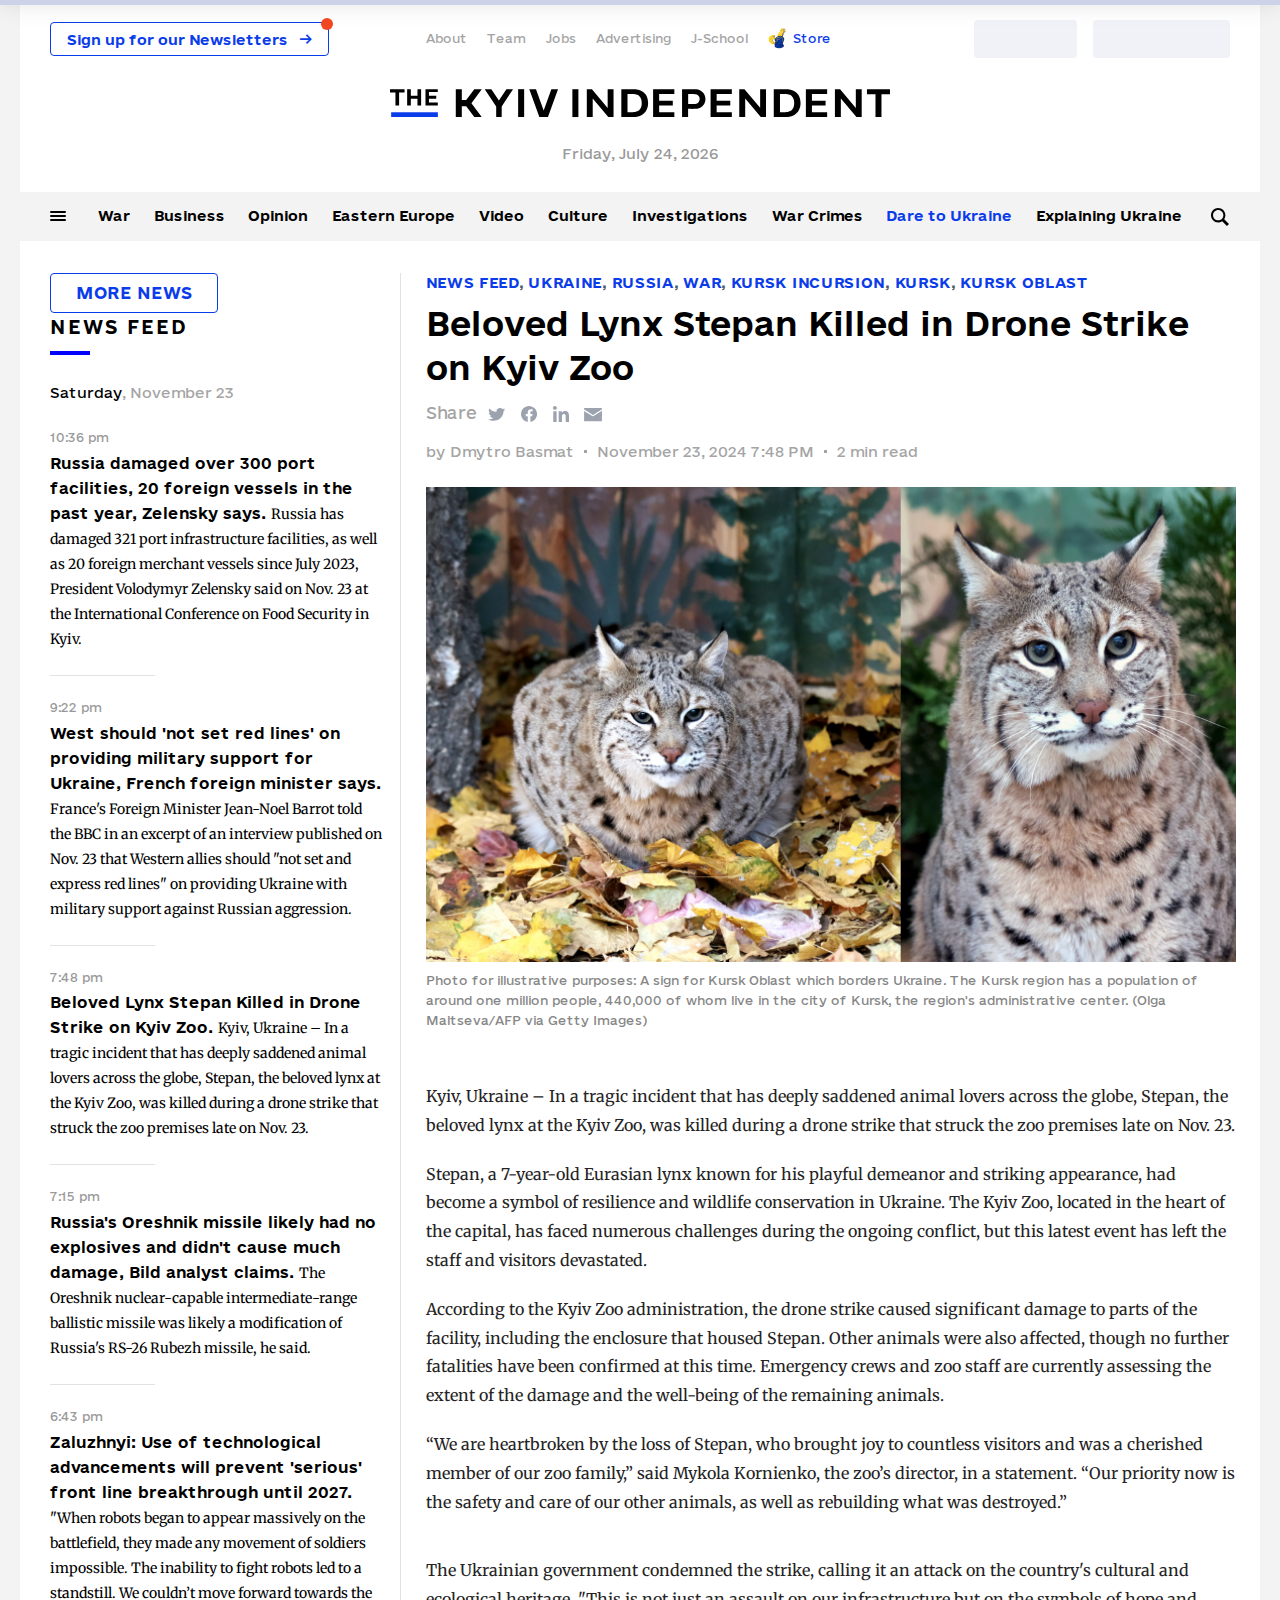
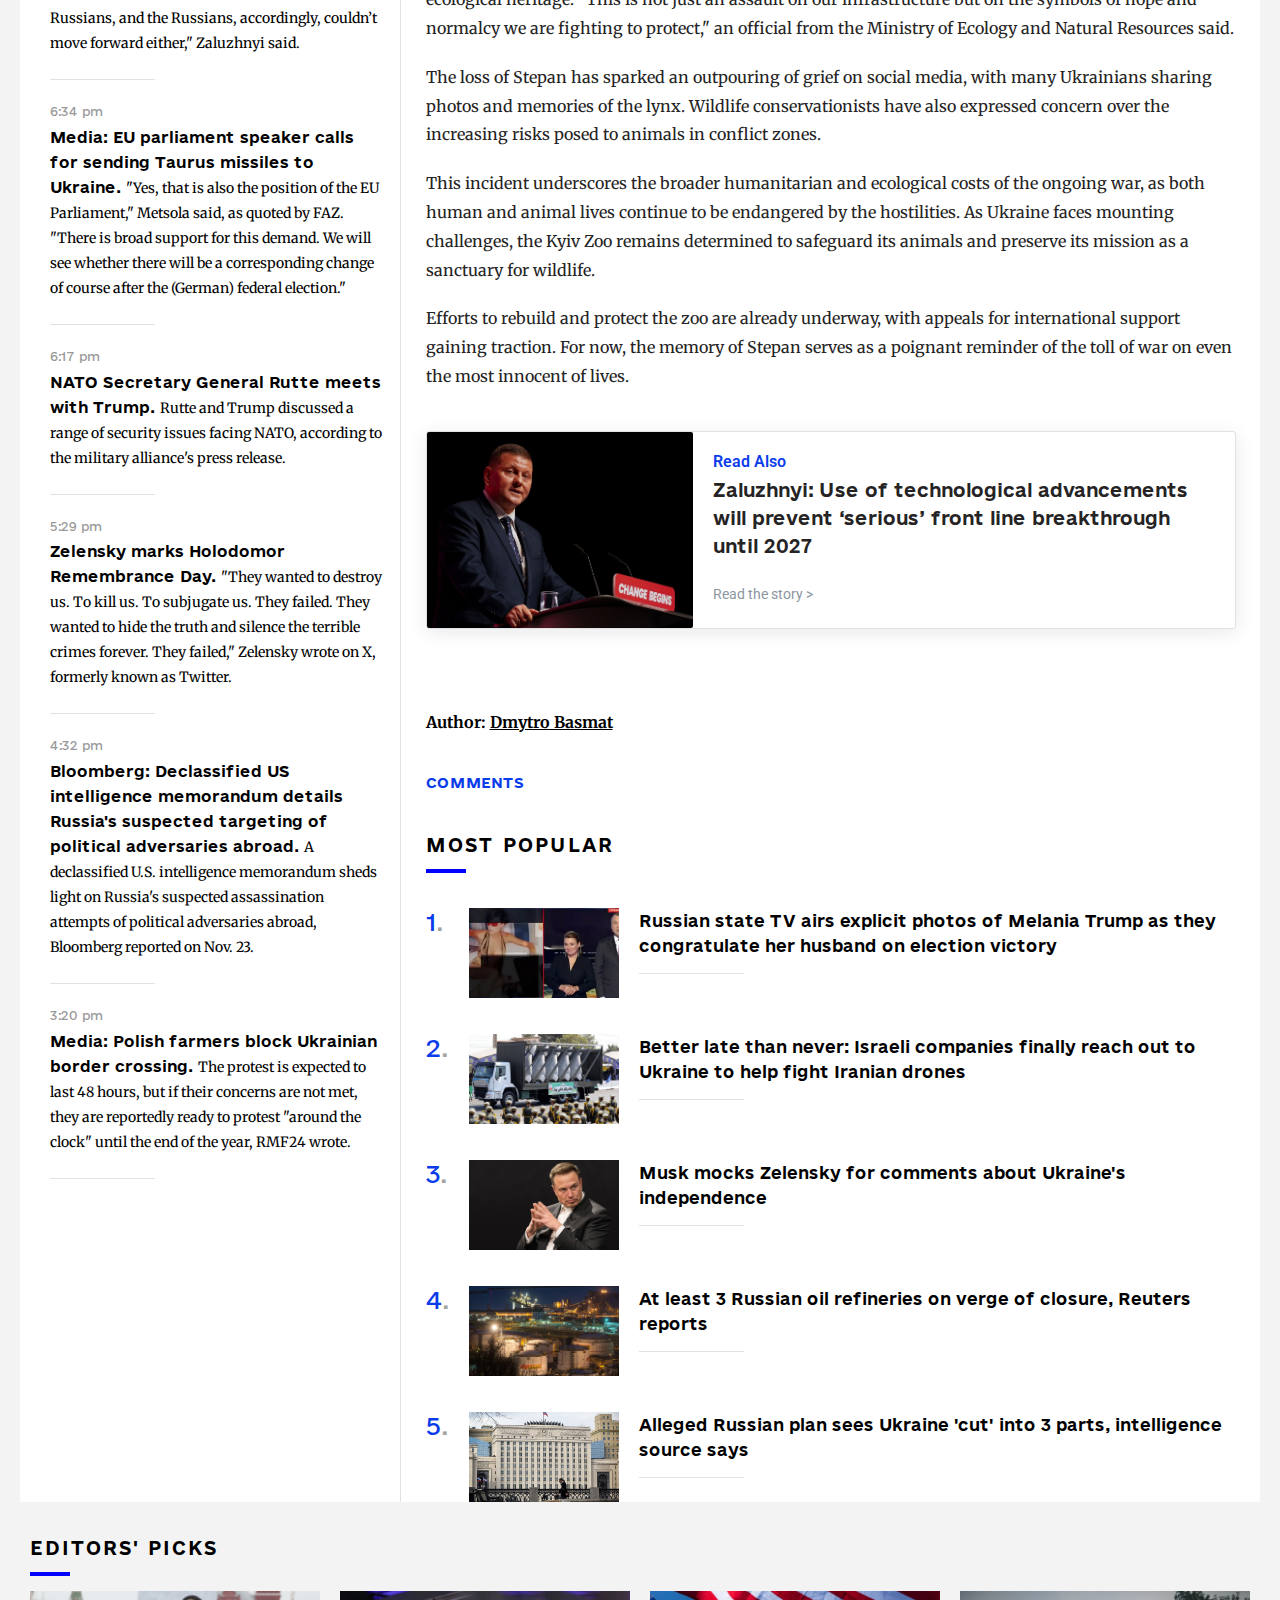
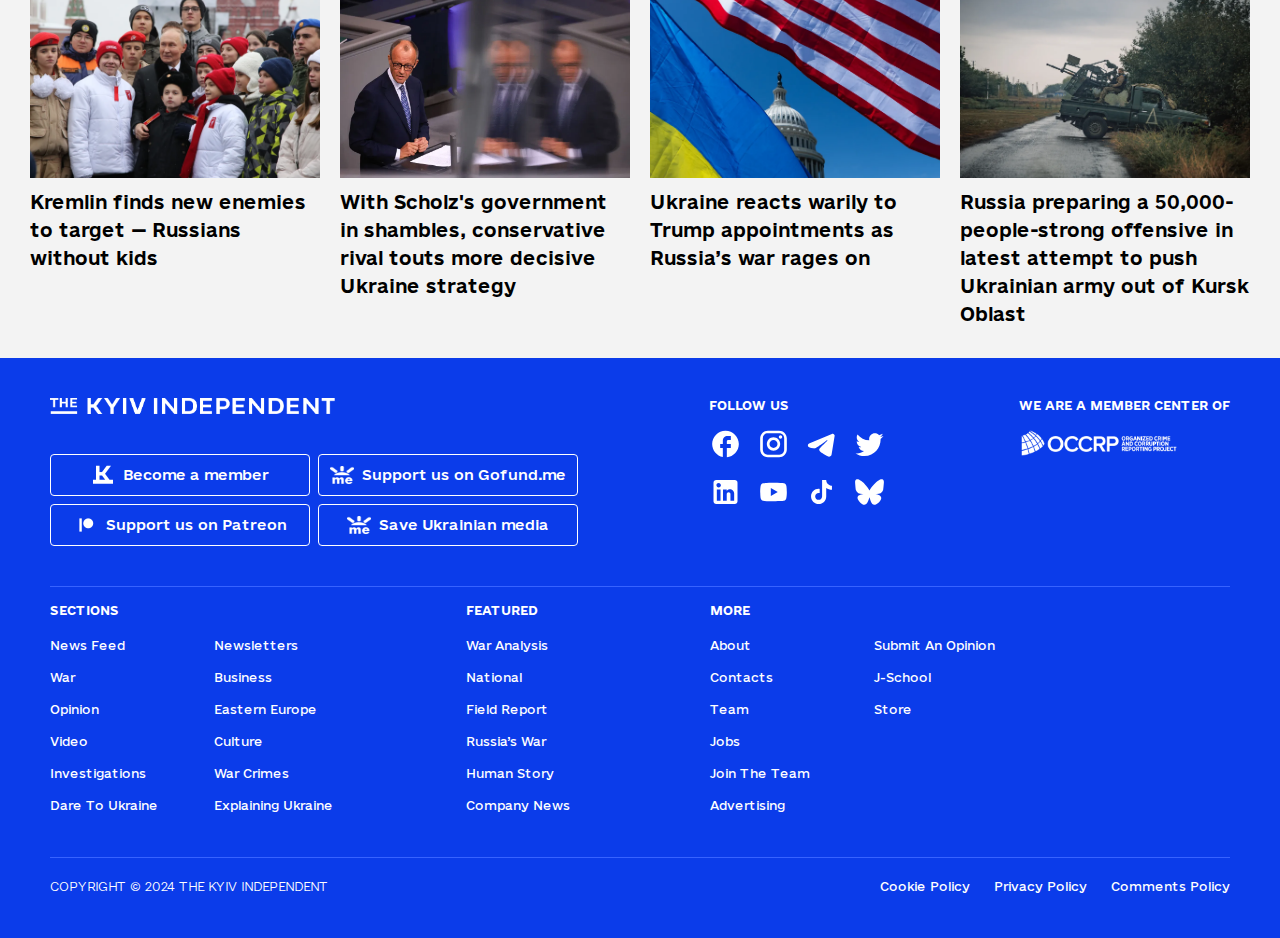
==== index.html @ a3829176 "ajfs" ====
<!DOCTYPE html><html lang="en" class=""><head><link rel="preload" href="/assets/sass/e-Ukraine-Regular.ttf" as="font" type="font/ttf" crossorigin="">
<link rel="preload" href="/assets/sass/e-Ukraine-Bold.ttf" as="font" type="font/ttf" crossorigin="">
<link rel="preload" href="/assets/sass/e-Ukraine-UltraLight.ttf" as="font" type="font/ttf" crossorigin="">
<link rel="preload" href="/assets/sass/e-Ukraine-Medium.ttf" as="font" type="font/ttf" crossorigin="">
<style>
  @font-face {
    font-family: 'e-Ukraine';
    src: url('fonts/e-Ukraine-Regular.eot');
    src: local('/assets/sass/e-Ukraine Regular'), local('e-Ukraine-Regular'),
      url('fonts/e-Ukraine-Regular.eot') format('embedded-opentype'),
      url('fonts/e-Ukraine-Regular.ttf') format('truetype');
    font-weight: 400;
    font-style: normal;
    font-display: swap;
  }

  @font-face {
    font-family: 'e-Ukraine';
    src: url('fonts/e-Ukraine-Bold.ttf') format('truetype');
    font-weight: 700;
    font-style: normal;
    font-display: swap;
  }

  @font-face {
    font-family: 'e-Ukraine';
    src: url('fonts/e-Ukraine-UltraLight.ttf') format('truetype');
    font-weight: 300;
    font-style: normal;
    font-display: swap;
  }

  @font-face {
    font-family: 'e-Ukraine';
    src: url('fonts/e-Ukraine-Medium.ttf') format('truetype');
    font-weight: 500;
    font-style: normal;
    font-display: swap;
  }
</style>
<link rel="stylesheet" type="text/css" href="css/font.css">
<link rel="preconnect" href="https://fonts.googleapis.com">
<link rel="preconnect" href="https://fonts.gstatic.com" crossorigin="">
<meta name="facebook-domain-verification" content="aterqoqju2hcrsev86npyflpcxlt6g">
<script src="js/rocket-loader.min.js" data-cf-settings="4cf0aee7f4527592a236c7de-|49"></script><link href="https://fonts.googleapis.com/css2?family=Merriweather:wght@400;700&amp;family=Poppins:wght@300;400;500;700;800;900&amp;family=Roboto:wght@400;700;900&amp;display=swap" rel="preload" as="style" onload="this.onload=null;this.rel='stylesheet'">
<noscript>
  <link href="https://fonts.googleapis.com/css2?family=Merriweather:wght@400;700&family=Poppins:wght@300;400;500;700;800;900&family=Roboto:wght@400;700;900&display=swap" rel="stylesheet" type="text/css">
</noscript>
<script type="4cf0aee7f4527592a236c7de-text/javascript">
  (function() {
    /** CONFIGURATION START **/
      var _sf_async_config = window._sf_async_config = (window._sf_async_config || {});
      _sf_async_config.uid = '66929';
      _sf_async_config.domain = 'kyivindependent.com';
      _sf_async_config.flickerControl = false;
      _sf_async_config.useCanonical = true;
      _sf_async_config.useCanonicalDomain = true;
      _sf_async_config.sections = "News Feed,Ukraine,Russia,War,Kursk incursion,Kursk,Kursk Oblast";
      _sf_async_config.authors = "Dmytro Basmat";
    /** CONFIGURATION END **/
  })();
  // second part of configuration is in ChartbeatScript.js
</script>
<script async="" src="js/chartbeat_mab.js" type="4cf0aee7f4527592a236c7de-text/javascript"></script>
<script async="" src="js/embed.js" type="4cf0aee7f4527592a236c7de-text/javascript"></script>
<!-- Varify.io® code for The Kyiv Independent-->
<script type="4cf0aee7f4527592a236c7de-text/javascript">
window.varify = window.varify || {};
window.varify.iid = 561;
</script>
<script src="js/varify.js" type="4cf0aee7f4527592a236c7de-text/javascript"></script>
  <!-- Google Tag Manager -->
  <script type="4cf0aee7f4527592a236c7de-text/javascript">(function(w,d,s,l,i){w[l]=w[l]||[];w[l].push({'gtm.start':
  new Date().getTime(),event:'gtm.js'});var f=d.getElementsByTagName(s)[0],
  j=d.createElement(s),dl=l!='dataLayer'?'&l='+l:'';j.async=true;j.src=
  'https://www.googletagmanager.com/gtm.js?id='+i+dl;f.parentNode.insertBefore(j,f);
  })(window,document,'script','dataLayer','GTM-MRGC28X');</script>
  <!-- End Google Tag Manager -->
<script type="4cf0aee7f4527592a236c7de-text/javascript">
  !function (f, b, e, v, n, t, s) {
    if (f.fbq) return; n = f.fbq = function () {
      n.callMethod ?
        n.callMethod.apply(n, arguments) : n.queue.push(arguments)
    };
    if (!f._fbq) f._fbq = n; n.push = n; n.loaded = !0; n.version = '2.0';
    n.queue = []; t = b.createElement(e); t.async = !0;
    t.src = v; s = b.getElementsByTagName(e)[0];
    s.parentNode.insertBefore(t, s)
  }(window, document, 'script',
    'https://connect.facebook.net/en_US/fbevents.js');
  fbq('init', '3189560391356472');
  fbq('track', 'PageView');
</script>

<script type="application/ld+json">
  {
    "@context": "http://schema.org",
    "@type": "WebSite",
    "name": "The Kyiv Independent",
    "url": "https://kyivindependent.com/",
    "potentialAction": {
      "@type": "SearchAction",
      "target": {
        "@type": "EntryPoint",
        "urlTemplate": "https://www.google.com/search?q={search_term_string}%20site:kyivindependent.com"
      },
      "query-input": "required name=search_term_string"
    }
  }
</script>

<!--Site config -->
<script type="4cf0aee7f4527592a236c7de-text/javascript" async="async" src="js/site.js"></script>
<script type="4cf0aee7f4527592a236c7de-text/javascript">
    window.protag = window.protag || { cmd: [] };
    window.protag.cmd.push(function () {
        window.protag.pageInit();
    });
</script>

<script src="js/api.js" type="4cf0aee7f4527592a236c7de-text/javascript"></script>




  <meta charset="utf-8">
  <title>Beloved Lynx Stepan Killed in Drone Strike on Kyiv Zoo</title>
  <meta name="viewport" content="width=device-width, initial-scale=1.0">
   <meta name="robots" content="max-image-preview:large"> 

  <link rel="preconnect" href="https://fonts.gstatic.com">
<link rel="preconnect" href="https://fonts.gstatic.com" crossorigin="">
<link rel="preload" as="style" href="https://fonts.googleapis.com/css2?family=Inter:wght@400;500;600;700&amp;display=swap">
<script src="js/rocket-loader.min.js" data-cf-settings="4cf0aee7f4527592a236c7de-|49"></script><link rel="stylesheet" href="https://fonts.googleapis.com/css2?family=Inter:wght@400;500;600;700&amp;display=swap" media="print" onload="this.media='all'">

  <style>
@charset "UTF-8";@import url(https://fonts.googleapis.com/css2?family=Merriweather:ital,wght@0,300;0,400;0,700;0,900;1,300;1,400;1,700;1,900&family=Montserrat:wght@100;300;400;500;600;700;800;900&family=Roboto+Condensed:ital,wght@0,300;0,400;0,700;1,300;1,400;1,700&display=swap);:root{--color-headerCard-light:#FFF;--color-headerCard-dark:#000;--color-text-headerCardStyleLight:var(--color-headerCard-dark);--color-background-headerCardStyleLight:var(--color-headerCard-light);--color-text-button-headerCardStyleLight:var(--color-headerCard-light);--color-background-button-headerCardStyleLight:var(--color-headerCard-dark);--color-text-button-hover-headerCardStyleLight:var(--color-headerCard-light);--color-background-button-hover-headerCardStyleLight:var(--color-headerCard-dark);--color-text-headerCardStyleDark:var(--color-headerCard-light);--color-background-headerCardStyleDark:var(--color-headerCard-dark);--color-text-button-headerCardStyleDark:var(--color-headerCard-dark);--color-background-button-headerCardStyleDark:var(--color-headerCard-light);--color-text-button-hover-headerCardStyleDark:var(--color-headerCard-dark);--color-background-button-hover-headerCardStyleDark:var(--color-headerCard-light);--color-text-headerCardStyleAccent:var(--color-background-primary);--color-background-headerCardStyleAccent:var(--color-accent);--color-text-button-headerCardStyleAccent:var(--color-text-primary);--color-background-button-headerCardStyleAccent:var(--color-background-primary);--color-text-button-hover-headerCardStyleAccent:var(--color-text-primary);--color-background-button-hover-headerCardStyleAccent:var(--color-background-primary);--color-text-headerCardStyleImage:var(--color-headerCard-light);--color-background-headerCardStyleImage:var(--color-headerCard-dark);--color-text-button-headerCardStyleImage:var(--color-headerCard-light);--color-background-button-headerCardStyleImage:var(--color-headerCard-dark);--color-text-button-hover-headerCardStyleImage:var(--color-headerCard-dark);--color-background-button-hover-headerCardStyleImage:var(--color-headerCard-light)}:root{--color-text-button:var(--color-background-primary);--color-background-button:var(--color-accent);--color-text-button-hover:var(--color-background-primary);--color-background-button-hover:var(--color-text-primary)}:root{--content-width:708px;--content-flow:var(--space-32)}:root{--html-symbol-dark:"☾";--html-symbol-light:"☼";--html-symbol-em-dash:"—";--html-symbol-checkmark:"✓";--html-symbol-multiplication:"✕"}:root{--motion-duration-slow:.5s;--motion-duration-fast:.25s}:root{--ratio-1:1;--ratio-3x2:3/2;--ratio-16x9:16/9}:root{--focus-outline-size:var(--space-2);--focus-outline-style:solid;--focus-outline-color:currentColor;--focus-outline-offset:var(--space-2)}:root{--border-radius:var(--space-4);--border-radius-circle:50%}:root{--border-width:.5px;--border-style:solid;--border-vertical-offset:calc(calc(var(--grid-gap) / 2) * -1)}:root{--grid-width:1400px;--grid-gap:var(--space-32);--grid-margin:var(--space-20);--grid-margin-large:var(--space-32)}:root{--space-2:2px;--space-4:4px;--space-8:8px;--space-12:12px;--space-16:16px;--space-20:20px;--space-24:24px;--space-32:32px;--space-40:40px;--space-48:48px;--space-56:56px;--space-64:64px;--space-80:80px;--space-96:96px;--space-128:128px;--space-160:160px;--space-168:168px}:root{--font-size-scale-0:12px;--line-height-scale-0:16px;--font-size-scale-1:14px;--line-height-scale-1:16px;--font-size-scale-2:16px;--line-height-scale-2:20px;--font-size-scale-3:18px;--line-height-scale-3:20px;--font-size-scale-4:20px;--line-height-scale-4:24px;--font-size-scale-5:24px;--line-height-scale-5:28px;--font-size-scale-6:28px;--line-height-scale-6:32px;--font-size-scale-7:32px;--line-height-scale-7:32px;--font-size-scale-8:40px;--line-height-scale-8:40px;--font-size-scale-9:48px;--line-height-scale-9:48px;--font-size-scale-10:72px;--line-height-scale-10:72px;--font-size-scale-body-copy:20px;--line-height-scale-body-copy:32px;--line-height-scale-tight:1;--font-weight-normal:400;--font-weight-medium:500;--font-weight-semibold:600;--font-weight-bold:700;--font-letter-spacing-brevier:.7px;--font-letter-spacing-long-primer:.25px;--font-letter-spacing-tiny:.6px;--font-letter-spacing-small:1.2px;--font-letter-spacing-base:1.6px;--font-letter-spacing-large:2.8px;--font-letter-spacing-negative:-.5px}:root{--color-mode:"light";--color-accent:var(--ghost-accent-color);--color-text-primary:#000000;--color-text-secondary:#4E5965;--color-border-primary:#000000;--color-border-secondary:#D9D9D9;--color-background-primary:#FFFFFF;--color-background-secondary:#EFF8FA}@media (prefers-color-scheme:dark){:root.is-darkModeAdminSetting-enabled{--color-mode:"dark"}:root:not([data-user-color-scheme]).is-darkModeAdminSetting-enabled{--color-mode:"dark";--color-accent:var(--dark-mode-accent-color);--color-text-primary:#FFFFFF;--color-text-secondary:#B3B3B3;--color-border-primary:#525252;--color-border-secondary:#303030;--color-background-primary:#181818;--color-background-secondary:#212121}}[data-user-color-scheme=dark]{--color-mode:"dark";--color-accent:var(--dark-mode-accent-color);--color-text-primary:#FFFFFF;--color-text-secondary:#B3B3B3;--color-border-primary:#525252;--color-border-secondary:#303030;--color-background-primary:#181818;--color-background-secondary:#212121}/*! modern-normalize v1.1.0 | MIT License | https://github.com/sindresorhus/modern-normalize */*,::after,::before{box-sizing:border-box}html{-moz-tab-size:4;-o-tab-size:4;tab-size:4}html{line-height:1.15;-webkit-text-size-adjust:100%}body{margin:0}body{font-family:system-ui,-apple-system,"Segoe UI",Roboto,Helvetica,Arial,sans-serif,"Apple Color Emoji","Segoe UI Emoji"}hr{height:0;color:inherit}abbr[title]{-webkit-text-decoration:underline dotted;text-decoration:underline dotted}b,strong{font-weight:bolder}code,kbd,pre,samp{font-family:ui-monospace,SFMono-Regular,Consolas,"Liberation Mono",Menlo,monospace;font-size:1em}small{font-size:80%}sub,sup{font-size:75%;line-height:0;position:relative;vertical-align:baseline}sub{bottom:-.25em}sup{top:-.5em}table{text-indent:0;border-color:inherit}button,input,optgroup,select,textarea{font-family:inherit;font-size:100%;line-height:1.15;margin:0}button,select{text-transform:none}[type=button],[type=reset],[type=submit],button{-webkit-appearance:button}::-moz-focus-inner{border-style:none;padding:0}:-moz-focusring{outline:1px dotted ButtonText}:-moz-ui-invalid{box-shadow:none}legend{padding:0}progress{vertical-align:baseline}::-webkit-inner-spin-button,::-webkit-outer-spin-button{height:auto}[type=search]{-webkit-appearance:textfield;outline-offset:-2px}::-webkit-search-decoration{-webkit-appearance:none}::-webkit-file-upload-button{-webkit-appearance:button;font:inherit}summary{display:list-item}code[class*=language-],pre[class*=language-]{color:#000;background:0 0;text-shadow:0 1px #fff;font-family:Consolas,Monaco,"Andale Mono","Ubuntu Mono",monospace;font-size:1em;text-align:left;white-space:pre;word-spacing:normal;word-break:normal;word-wrap:normal;line-height:1.5;-moz-tab-size:4;-o-tab-size:4;tab-size:4;-webkit-hyphens:none;hyphens:none}code[class*=language-] ::-moz-selection,code[class*=language-]::-moz-selection,pre[class*=language-] ::-moz-selection,pre[class*=language-]::-moz-selection{text-shadow:none;background:#b3d4fc}code[class*=language-] ::-moz-selection,code[class*=language-]::-moz-selection,pre[class*=language-] ::-moz-selection,pre[class*=language-]::-moz-selection{text-shadow:none;background:#b3d4fc}code[class*=language-] ::selection,code[class*=language-]::selection,pre[class*=language-] ::selection,pre[class*=language-]::selection{text-shadow:none;background:#b3d4fc}@media print{code[class*=language-],pre[class*=language-]{text-shadow:none}}pre[class*=language-]{padding:1em;margin:.5em 0;overflow:auto}:not(pre)>code[class*=language-],pre[class*=language-]{background:#f5f2f0}:not(pre)>code[class*=language-]{padding:.1em;border-radius:.3em;white-space:normal}.token.cdata,.token.comment,.token.doctype,.token.prolog{color:#708090}.token.punctuation{color:#999}.token.namespace{opacity:.7}.token.boolean,.token.constant,.token.deleted,.token.number,.token.property,.token.symbol,.token.tag{color:#905}.token.attr-name,.token.builtin,.token.char,.token.inserted,.token.selector,.token.string{color:#690}.language-css .token.string,.style .token.string,.token.entity,.token.operator,.token.url{color:#9a6e3a;background:hsla(0,0%,100%,.5)}.token.atrule,.token.attr-value,.token.keyword{color:#07a}.token.class-name,.token.function{color:#dd4a68}.token.important,.token.regex,.token.variable{color:#e90}.token.bold,.token.important{font-weight:700}.token.italic{font-style:italic}.token.entity{cursor:help}body .fslightbox-image-wrap{display:block}body .fslightbox-container{font-family:var(--font-family-sansSerif);background:var(--color-background-primary)}body .fslightbox-nav{height:var(--space-48)}body .fslightbox-toolbar{right:var(--space-12)}body [data-fslightbox] img{cursor:zoom-in}body .fslightbox-invalid-file-wrapper{color:var(--color-text-secondary)}body .fslightbox-slide-number-container{font-size:var(--font-size-scale-2);line-height:var(--line-height-scale-2);left:var(--space-12);color:var(--color-text-secondary)}body .fslightbox-slash{background:var(--color-text-secondary)}body .fslightbox-toolbar>.fslightbox-toolbar-button:first-child{display:none}body .fslightbox-svg-path{fill:var(--color-text-secondary)}body .fslightbox-toolbar{background:var(--color-background-primary)}body .fslightbox-toolbar:hover .fslightbox-svg-path{fill:var(--color-text-secondary)}body .fslightbox-slide-btn{background:var(--color-background-primary)}body .fslightbox-slide-btn-container{padding-left:var(--space-16)}body .fslightbox-slide-btn-container:hover .fslightbox-svg-path{fill:var(--color-text-secondary)}body .fslightbox-slide-btn-container-next{padding-right:var(--space-16)}@keyframes spin{100%{transform:rotate(360deg)}}.icon{position:relative;display:inline-block;width:25px;height:25px;overflow:hidden;fill:currentColor}.icon__cnt{width:100%;height:100%;background:inherit;fill:inherit;pointer-events:none;transform:translateX(0);-ms-transform:translate(.5px,-.3px)}.icon--m{width:50px;height:50px}.icon--l{width:100px;height:100px}.icon--xl{width:150px;height:150px}.icon--xxl{width:200px;height:200px}.icon__spinner{position:absolute;top:0;left:0;width:100%;height:100%}.icon--ei-spinner .icon__spinner,.icon--ei-spinner-2 .icon__spinner{animation:spin 1s steps(12) infinite}.icon--ei-spinner-3 .icon__spinner{animation:spin 1.5s linear infinite}.icon--ei-sc-facebook{fill:#3b5998}.icon--ei-sc-github{fill:#333}.icon--ei-sc-google-plus{fill:#dd4b39}.icon--ei-sc-instagram{fill:#3f729b}.icon--ei-sc-linkedin{fill:#0976b4}.icon--ei-sc-odnoklassniki{fill:#ed812b}.icon--ei-sc-skype{fill:#00aff0}.icon--ei-sc-soundcloud{fill:#f80}.icon--ei-sc-tumblr{fill:#35465c}.icon--ei-sc-twitter{fill:#55acee}.icon--ei-sc-vimeo{fill:#1ab7ea}.icon--ei-sc-vk{fill:#45668e}.icon--ei-sc-youtube{fill:#e52d27}.icon--ei-sc-pinterest{fill:#bd081c}.icon--ei-sc-telegram{fill:#08c}.icon{width:var(--space-24);height:var(--space-24)}.icon--m{width:var(--space-48);height:var(--space-48)}:where(body,h1,h2,h3,h4,h5,h6,blockquote,p,pre,dl,dd,ol,ul,figure,hr,fieldset,legend){margin:0;padding:0}li>ol,li>ul{margin-bottom:0}table{border-collapse:collapse;border-spacing:0}@media (prefers-reduced-motion:reduce){*{animation:none;transition:none}}.o-grid{width:100%;margin:auto;display:grid;max-width:var(--grid-width)}.u-font-size-scale-0{font-size:var(--font-size-scale-0);line-height:var(--line-height-scale-0)}.u-font-size-scale-1{font-size:var(--font-size-scale-1);line-height:var(--line-height-scale-1)}.u-font-size-scale-2{font-size:var(--font-size-scale-2);line-height:var(--line-height-scale-2)}.u-font-size-scale-3{font-size:var(--font-size-scale-3);line-height:var(--line-height-scale-3)}.u-font-size-scale-4{font-size:var(--font-size-scale-4);line-height:var(--line-height-scale-4)}.u-font-size-scale-5{font-size:var(--font-size-scale-5);line-height:var(--line-height-scale-5)}.u-font-size-scale-6{font-size:var(--font-size-scale-6);line-height:var(--line-height-scale-6)}.u-font-size-scale-7{font-size:var(--font-size-scale-7);line-height:var(--line-height-scale-7)}.u-font-size-scale-8{font-size:var(--font-size-scale-8);line-height:var(--line-height-scale-8)}.u-font-size-scale-9{font-size:var(--font-size-scale-9);line-height:var(--line-height-scale-9)}.u-font-size-scale-10{font-size:var(--font-size-scale-10);line-height:var(--line-height-scale-10)}.u-font-family-serif{font-family:var(--font-family-serif)!important}.u-font-family-sansSerif{font-family:var(--font-family-sansSerif)!important}.u-font-weight-normal{font-weight:var(--font-weight-normal)}.u-font-weight-medium{font-weight:var(--font-weight-medium)}.u-font-weight-semibold{font-weight:var(--font-weight-semibold)}.u-font-weight-bold{font-weight:var(--font-weight-bold)}.kg-header-card-header,.u-font-headline{font-size:var(--font-size-scale-6);line-height:var(--line-height-scale-6);font-weight:var(--font-weight-medium)}@media (min-width:64em){.kg-header-card-header,.u-font-headline{font-size:var(--font-size-scale-8);line-height:var(--line-height-scale-8);letter-spacing:var(--font-letter-spacing-negative)}}.kg-header-card-subheader,.u-font-standfirst{font-size:var(--font-size-scale-5);line-height:var(--line-height-scale-5);font-weight:var(--font-weight-normal)}@media (min-width:64em){.kg-header-card-subheader,.u-font-standfirst{font-size:var(--font-size-scale-5);line-height:var(--line-height-scale-6)}}.u-font-uppercase{text-transform:uppercase}.u-link{text-decoration:underline}.u-link:hover{text-decoration:none}.u-link:focus-visible{text-decoration:none}.u-align-auto{margin:auto}.u-align-center{text-align:center}.u-color-text-brand{color:var(--color-accent)}.u-color-text-secondary{color:var(--color-text-secondary)}.u-color-background-secondary{background-color:var(--color-background-secondary)}.u-drop-cap-large:first-letter,.u-drop-cap-small:first-letter{float:left;margin-top:var(--space-8);margin-right:var(--space-8);color:var(--color-accent);font-weight:var(--font-weight-semibold)}.u-drop-cap-small::first-letter{font-size:70px;line-height:52px}.u-drop-cap-large::first-letter{font-size:118px;line-height:86px}.u-hidden{display:none}.u-block{display:block}.u-screenreader{position:absolute;width:1px;height:1px;padding:0;margin:-1px;overflow:hidden;clip:rect(0 0 0 0);border:0}@media (max-width:63.99em){.u-visible-on-desktop{display:none!important}}.u-mt-8{margin-top:var(--space-8)}.u-mr-8{margin-right:var(--space-8)}.u-mt-16{margin-top:var(--space-16)}.u-mb-16{margin-bottom:var(--space-16)}.u-p-32{padding:var(--space-32)}.u-plain-list{margin:0;padding:0;list-style:none}.u-flex{display:flex}body,html{font-family:e-Ukraine}body{direction:ltr;color:var(--color-text-primary);background-color:var(--color-background-primary);-webkit-font-smoothing:antialiased;-moz-osx-font-smoothing:grayscale}a{color:inherit;text-decoration:none}:where(dd,ol,ul){margin-left:var(--space-16)}img{height:auto;display:block;max-width:100%;font-style:italic}hr{border:0;height:auto;border-top:var(--border-width) var(--border-style) var(--color-border-secondary)}:where(h1,h2,h3,strong){font-weight:var(--font-weight-semibold)}:where(h1){font-size:var(--font-size-scale-6);line-height:var(--line-height-scale-6)}@media (min-width:64em){:where(h1){font-size:var(--font-size-scale-7);line-height:var(--line-height-scale-7)}}:where(h1)+h2,:where(h1)+h3{margin-top:var(--space-16)}:where(h2){font-size:var(--font-size-scale-5);line-height:var(--line-height-scale-5)}@media (min-width:64em){:where(h2){font-size:var(--font-size-scale-6);line-height:var(--line-height-scale-6)}}:where(h2)+h3{margin-top:var(--space-16)}:where(h3){font-size:var(--font-size-scale-4);line-height:var(--line-height-scale-4)}@media (min-width:64em){:where(h3){font-size:var(--font-size-scale-5);line-height:var(--line-height-scale-5)}}li code,p code{padding:var(--space-4) var(--space-8);border-radius:var(--border-radius);border:var(--border-width) var(--border-style) var(--color-border-secondary);background-color:var(--color-background-secondary)}code,code[class*=language-]{font-size:var(--font-size-scale-1);line-height:var(--line-height-scale-1);text-shadow:none;color:var(--color-text-primary)}.kg-code-card,pre,pre[class*=language-]{width:100%;overflow-x:auto;border-radius:var(--border-radius)}pre,pre[class*=language-]{margin-bottom:0;margin-top:var(--content-flow);padding:var(--space-32);background-color:var(--color-background-secondary)}.kg-code-card pre{margin-top:0}.token.operator{background-color:transparent}code{text-align:center;background-color:unset!important;border:unset!important;display:block;color:inherit;white-space:unset;line-height:inherit;font-family:inherit;font-size:inherit;padding:inherit!important}table{font-size:var(--font-size-scale-2);line-height:var(--line-height-scale-2);width:100%;max-width:100%;background-color:var(--color-background-secondary)}table caption{padding:var(--space-16);border-style:var(--border-style);border-width:var(--border-width) var(--border-width) 0 var(--border-width);border-color:var(--color-border-secondary);background-color:var(--color-background-secondary)}table td,table th{text-align:left;padding:var(--space-16);white-space:nowrap;border:var(--border-width) var(--border-style) var(--color-border-secondary)}table tbody+tbody{border-top:var(--border-width) var(--border-style) var(--color-border-secondary)}.responsive-table{display:block;width:100%;overflow-x:auto;word-break:initial}:lang(ar) *{letter-spacing:initial}.archiveCard.hide{display:none!important}.archiveCard.first{margin-top:76px}.archiveCard__img{aspect-ratio:1.6043613707;height:100%;width:100%;-o-object-fit:cover;object-fit:cover;margin-bottom:10px}@supports not (aspect-ratio:1.6043613707){.archiveCard__img::before{content:"";float:left;padding-top:calc((321 / 515) * 100%)}.archiveCard__img::after{content:"";display:block;clear:both}}.archiveCard__title{font-size:18px;font-weight:700;line-height:1.6;transition:color .2s ease-out}.archiveCard__title.small{font-size:15px;display:inline}.archiveCard__title.accent{color:#0b3cea}.archiveCard__title:hover{color:#0b3cea}.archiveCard__description{font-size:14px;font-family:Merriweather;line-height:21px}.archiveCard__description.small{display:inline}.Typography__title{font-size:18px;text-transform:uppercase;font-weight:700;font-family:e-Ukraine}.Typography__underline{display:inline-block;width:40px;height:4px;background-color:#0b3cea}.NewslettersPage__wrapper{width:100%;max-width:940px;margin:0 auto}.NewslettersPage__empty{min-height:700px}.NewslettersPage__mainNewsletter{display:flex;align-items:center;padding:40px;margin:30px 0 45px 0;background-color:#f3f3f3;font-family:e-Ukraine}.NewslettersPage__mainNewsletter_header-wrapper{display:flex}.NewslettersPage__mainNewsletter_header-wrapper .NewslettersPage__checkbox{margin-left:15px}.NewslettersPage__mainNewsletter_header{margin-right:0}.NewslettersPage__mainNewsletter_contentWrap{display:flex;flex-direction:row-reverse}.NewslettersPage__mainNewsletter_top{margin-right:0}.NewslettersPage__mainNewsletter_interval{font-size:16px!important}.NewslettersPage__mainNewsletter_img{width:100%;max-width:340px;height:100%;max-height:340px;-o-object-fit:cover;object-fit:cover;margin-right:60px}.NewslettersPage__mainNewsletter_title{font-size:48px;font-weight:700;color:#000;line-height:1;margin-bottom:15px}.NewslettersPage__mainNewsletter_subtitle{font-size:18px;margin-bottom:25px;line-height:1.6}.NewslettersPage__checkbox{width:28px;min-width:28px;height:28px;border:2px solid #0b3cea;cursor:pointer;position:relative;background-color:transparent;transition:.3s}.NewslettersPage__checkbox[disabled]{pointer-events:none;opacity:.85;background-color:#ccd3d8!important;border-color:#ccd3d8!important;cursor:not-allowed}.NewslettersPage__checkbox::before{content:"";position:absolute;top:0;left:0;right:0;bottom:0;background-color:transparent;background-size:150%;background-position:center}.NewslettersPage__checkbox.active{background-color:#0b3cea}.NewslettersPage__checkbox.active::before{background-image:url("data:image/svg+xml,%3Csvg xmlns='http://www.w3.org/2000/svg' width='24' height='24' viewBox='0 0 24 24'%3E %3Cpath d='M15.88 8.29L10 14.17l-1.88-1.88a.996.996 0 1 0-1.41 1.41l2.59 2.59c.39.39 1.02.39 1.41 0L17.3 9.7a.996.996 0 0 0 0-1.41c-.39-.39-1.03-.39-1.42 0z' fill='%23fff'/%3E %3C/svg%3E")}.NewslettersPage__grid{display:grid;grid-template-columns:1fr 1fr;row-gap:25px;-moz-column-gap:40px;column-gap:40px;margin-top:25px;margin-bottom:75px}.NewslettersPage__newsletter{position:relative;border:1.5px solid #e2e2e2;padding:25px;font-family:e-Ukraine}.NewslettersPage__newsletter_badge{color:#fff;font-family:e-Ukraine;font-size:12px;font-weight:700;line-height:12px;position:absolute;right:17px;top:-10px;display:flex;padding:4px 6px;justify-content:center;align-items:center;border-radius:2px;background-color:#0b3cea}.NewslettersPage__newsletter_textWrap{display:grid}.NewslettersPage__newsletter_link{display:flex;align-items:center;align-self:flex-end;font-size:12px;font-weight:700;color:#0b3cea}.NewslettersPage__newsletter_link span{margin-right:8px}.NewslettersPage__newsletter_link svg{transform:rotate(-90deg)}.NewslettersPage__newsletter_link svg path{stroke:#0b3cea}.NewslettersPage__newsletter_headWrap{display:flex;flex-direction:row-reverse;justify-content:space-between;align-items:flex-start;margin-bottom:25px}.NewslettersPage__newsletter_headContent{margin-right:15px}.NewslettersPage__newsletter_interval{font-size:12px;font-weight:700;color:#a4a4a4;line-height:1.2}.NewslettersPage__newsletter_contentWrap{display:flex}.NewslettersPage__newsletter_img{width:100%;max-width:100px;max-height:100px;min-height:100px;-o-object-fit:cover;object-fit:cover;height:100%;margin-right:15px}.NewslettersPage__newsletter_description{font-family:Merriweather;font-size:14px;line-height:1.6}.NewslettersPage__newsletter_title{font-size:18px;font-weight:700;color:#000;line-height:1.2}.NewslettersPage__selectArea{position:fixed;left:0;bottom:0;z-index:3999999;padding:40px;display:flex;justify-content:center;background-color:#f1f3f9;color:#000;font-family:e-Ukraine;pointer-events:none;opacity:0;width:100%;box-shadow:0 0 54px 0 rgba(0,0,0,.2)}.NewslettersPage__selectArea.isRegistered .NewslettersPage__selectArea_wrapper{max-width:810px}.NewslettersPage__selectArea.isRegistered .NewslettersPage__selectAreaRight_formWrap{width:auto}.NewslettersPage__selectArea_wrapper{width:100%;max-width:1240px;display:flex;align-items:center;justify-content:space-between}.NewslettersPage__selectArea_active{opacity:1;display:flex;pointer-events:initial}.NewslettersPage__selectAreaLeft{display:flex;align-items:center;color:#000;margin-right:50px}.NewslettersPage__selectAreaLeft_count{font-size:70px;font-weight:700;line-height:1;margin-right:30px;min-width:50px;opacity:1;transform:scale(1);transition:.2s ease-out;transition-property:opacity,transform}.NewslettersPage__selectAreaLeft_count.hide{opacity:0;transform:scale(.8)}.NewslettersPage__selectAreaLeft_text{font-size:27px;line-height:1.2;font-weight:700}.NewslettersPage__selectAreaRight{display:flex;align-items:center;justify-content:flex-end;width:100%;color:#000}.NewslettersPage__selectAreaRight_title{font-size:18px;line-height:1.6;margin-right:50px}.NewslettersPage__selectAreaRight_formWrap{display:flex;align-items:center;width:100%;max-width:500px}.NewslettersPage__selectAreaRight_successIcon{opacity:0;transform:scale(.8);transition:.2s ease-out;transition-property:opacity,transform}.NewslettersPage__selectAreaRight_successIcon svg{width:30px;margin-left:20px}.NewslettersPage__selectAreaRight_successIcon.active{opacity:1;transform:scale(1)}.NewslettersPage__selectAreaRight_input{padding:15px 20px;border:1px solid #0b3cea;font-size:12px;color:#000;margin-right:25px;outline:0;background-color:transparent;border-radius:6px;width:100%;max-width:360px}.NewslettersPage__selectAreaRight_input::-moz-placeholder{color:rgba(0,0,0,.5)}.NewslettersPage__selectAreaRight_input::placeholder{color:rgba(0,0,0,.5)}.NewslettersPage__selectAreaRight_button{position:relative;padding:13px;text-align:center;background:#0b3cea;border:1px solid #0b3cea;color:#fff;font-size:16px;border-radius:6px;width:100%;max-width:160px;font-weight:700;cursor:pointer;transition:.2s ease-out;transition-property:color,background-color}.NewslettersPage__selectAreaRight_button:before{position:absolute;content:"";top:0;right:0;bottom:0;left:0;border-radius:4px;background:rgba(255,255,255,0);transition:background-color .2s ease}.NewslettersPage__selectAreaRight_button:hover:before{background:rgba(255,255,255,.08)}.NewslettersPage__skeleton_img{width:340px;height:340px;background-color:#dcdcdc;margin-right:60px;animation:pulse 1.5s infinite}.NewslettersPage__skeleton_wrapper{display:flex;flex-direction:row-reverse}.NewslettersPage__skeleton_contentWrapper{margin-right:15px}.NewslettersPage__skeleton_textWrap{width:100%;display:grid}.NewslettersPage__skeleton_link{width:70px;height:12px;align-self:flex-end;background-color:#dcdcdc;animation:pulse 1.5s infinite}.NewslettersPage__skeleton_smallText{width:90px;height:15px;margin-bottom:5px;background-color:#dcdcdc;animation:pulse 1.5s infinite}.NewslettersPage__skeleton_smallTitle{width:150px;height:22px;background-color:#dcdcdc;animation:pulse 1.5s infinite}.NewslettersPage__skeleton_smallImg{width:100px;min-width:100px;height:100px;margin-right:15px;background-color:#dcdcdc;animation:pulse 1.5s infinite}.NewslettersPage__skeleton_smallDesc{width:100%;height:50px;background-color:#dcdcdc;animation:pulse 1.5s infinite}.NewslettersPage__skeleton_title{background-color:#dcdcdc;height:60px;width:320px;margin-bottom:15px;animation:pulse 1.5s infinite}.NewslettersPage__skeleton_subtitle{background-color:#dcdcdc;height:60px;width:100%;margin-bottom:25px;animation:pulse 1.5s infinite}.NewslettersPage__skeleton_checkbox{width:30px;min-width:30px;height:30px;background-color:#dcdcdc;animation:pulse 1.5s infinite}.NewslettersPage__subscribed-popup{position:fixed;left:0;bottom:0;z-index:3999999;padding:40px;display:flex;justify-content:center;background-color:#f1f3f9;color:#000;font-family:e-Ukraine;width:100%;box-shadow:0 0 54px 0 rgba(0,0,0,.2)}.NewslettersPage__subscribed-popup_wrapper{width:100%;max-width:1240px;text-align:center}.NewslettersPage__subscribed-popup_successIcon{margin-bottom:15px}.NewslettersPage__subscribed-popup_successIcon svg{width:30px;margin-left:20px}.NewslettersPage__subscribed-popup_title{font-size:27px;font-weight:700;line-height:1.2}.NewslettersPage__subscribed-popup_close-btn{width:13px;height:13px;background-image:url(images/close-icon-black.svg);background-repeat:no-repeat;background-size:contain;cursor:pointer;z-index:10;position:absolute;top:17px;right:17px}@media (max-width:1200px){.NewslettersPage__selectArea:not(.isRegistered) .NewslettersPage__selectAreaRight{display:block}.NewslettersPage__selectArea:not(.isRegistered) .NewslettersPage__selectAreaRight_title{margin-bottom:15px;margin-right:0}}@media (max-width:991px){.NewslettersPage__selectArea_wrapper{padding-left:0!important}}@media (max-width:767px){.NewslettersPage__newsletter_headWrap{align-items:flex-start}.NewslettersPage__checkbox{margin-top:8px}.NewslettersPage__grid{grid-template-columns:1fr}.NewslettersPage__selectArea_wrapper{flex-direction:column;align-items:flex-start;justify-content:flex-start}.NewslettersPage__selectAreaLeft{margin-right:0;margin-bottom:10px}.NewslettersPage__selectAreaRight{display:block}.NewslettersPage__selectAreaRight_title{margin-bottom:15px;margin-right:0}.NewslettersPage__skeleton_img{margin-right:0;margin-bottom:15px}.NewslettersPage__skeleton_title{width:280px}.NewslettersPage__mainNewsletter{flex-direction:column;align-items:flex-start}.NewslettersPage__mainNewsletter_header-wrapper .NewslettersPage__checkbox{margin-top:15px}.NewslettersPage__mainNewsletter_img{margin-right:0;margin-bottom:15px}.NewslettersPage__mainNewsletter_title{font-size:36px}}@media (max-width:575px){.NewslettersPage__mainNewsletter_title{font-size:24px}.NewslettersPage__selectAreaLeft_count{min-width:50px;font-size:76px;margin-right:15px}.NewslettersPage__selectAreaLeft_text{font-size:32px}.NewslettersPage__selectAreaRight_formWrap{display:block}.NewslettersPage__selectAreaRight_input{max-width:100%;margin-right:0;margin-bottom:15px}.NewslettersPage__selectAreaRight_button{max-width:100%}}@keyframes pulse{0%{opacity:1}50%{opacity:.6}100%{opacity:1}}.NewsletterDatailsPage__wrapper{width:100%;max-width:940px;margin:0 auto}.NewsletterDatailsPage__empty{min-height:700px}.NewsletterDatailsPage__mainNewsletter{margin:30px 0 80px 0;background-color:#f7f7f7;font-family:e-Ukraine}.NewsletterDatailsPage__mainNewsletter_contentWrap{padding:24px}.NewsletterDatailsPage__mainNewsletter_img{width:100%;height:100%;max-height:320px;-o-object-fit:cover;object-fit:cover}.NewsletterDatailsPage__mainNewsletter_interval{color:#0b3cea;font-size:14px;font-weight:700;letter-spacing:-.42px;text-transform:uppercase;margin-bottom:16px}.NewsletterDatailsPage__mainNewsletter_title{font-size:36px;line-height:40px;font-weight:700;color:#000;margin-bottom:12px}.NewsletterDatailsPage__mainNewsletter_subtitle{font-family:Merriweather;font-size:16px;line-height:24px;color:#312f2f}.NewsletterDatailsPage__mainNewsletter_subtitle>p{font-family:Merriweather;font-size:16px;line-height:24px;margin-bottom:0}.NewsletterDatailsPage__mainNewsletter_subtitle>p p{margin-bottom:10px}.NewsletterDatailsPage__mainNewsletter .NewsletterDatailsPage__newsletter_link{font-family:Merriweather;font-size:16px;line-height:24px;margin-right:0}.NewsletterDatailsPage__mainNewsletter_subscription-form-title{color:#312f2f;font-size:14px;font-weight:500;line-height:160%;margin-bottom:12px;margin-top:40px}.NewsletterDatailsPage__mainNewsletter_subscription-form{display:flex;align-items:center}.NewsletterDatailsPage__mainNewsletter_input{padding:12px 16px;border-radius:2px;border:1px solid #d0d5dd;background:#fff;color:#000;font-size:14px;font-weight:300;line-height:22px;margin-right:24px;width:100%}.NewsletterDatailsPage__mainNewsletter_input::-moz-placeholder{color:#667085}.NewsletterDatailsPage__mainNewsletter_input::placeholder{color:#667085}.NewsletterDatailsPage__mainNewsletter_input:active,.NewsletterDatailsPage__mainNewsletter_input:focus,.NewsletterDatailsPage__mainNewsletter_input:hover{outline:0!important}.NewsletterDatailsPage__mainNewsletter_btn{position:relative;padding:8px 24px;border-radius:4px;background:#0b3cea;color:#fff;font-size:16px;font-weight:500;line-height:32px;letter-spacing:.16px;text-transform:uppercase;border:none;width:206px;cursor:pointer}.NewsletterDatailsPage__mainNewsletter_btn[disabled]{opacity:.5}.NewsletterDatailsPage__mainNewsletter_btn:before{position:absolute;content:"";top:0;right:0;bottom:0;left:0;border-radius:4px;background:rgba(255,255,255,0);transition:background-color .2s ease}.NewsletterDatailsPage__mainNewsletter_btn:hover:before{background:rgba(255,255,255,.08)}.NewsletterDatailsPage__grid{display:grid;grid-template-columns:1fr 1fr;row-gap:24px;-moz-column-gap:24px;column-gap:24px;margin-top:24px;margin-bottom:128px}.NewsletterDatailsPage__newsletter{border:1px solid #e2e2e2;padding:20px;font-family:e-Ukraine}.NewsletterDatailsPage__newsletter_contentWrap{display:flex}.NewsletterDatailsPage__newsletter_img{width:100%;max-width:150px;max-height:150px;min-height:150px;-o-object-fit:cover;object-fit:cover;height:100%;margin-right:20px}.NewsletterDatailsPage__newsletter_textWrap{display:flex;flex-direction:column;justify-content:space-between}.NewsletterDatailsPage__newsletter_interval{font-size:11px;line-height:14px;font-weight:700;color:#a4a4a4}.NewsletterDatailsPage__newsletter_title{font-size:18px;font-weight:700;color:#000;margin-bottom:12px}.NewsletterDatailsPage__newsletter_description{font-family:Merriweather;font-size:14px;line-height:20px;margin-bottom:12px;color:#312f2f}.NewsletterDatailsPage__newsletter_link{font-size:12px;line-height:20px;font-weight:700;color:#0b3cea}.NewsletterDatailsPage__newsletter_link span{margin-right:9px}.NewsletterDatailsPage__newsletter_link svg{transform:rotate(-90deg)}.NewsletterDatailsPage__newsletter_link svg path{stroke:#0b3cea}.NewsletterDatailsPage__skeleton_img{width:100%;height:320px;background-color:#dcdcdc;animation:pulse 1.5s infinite}.NewsletterDatailsPage__skeleton_wrapper{display:flex;flex-direction:row-reverse}.NewsletterDatailsPage__skeleton_contentWrapper{padding:24px}.NewsletterDatailsPage__skeleton_textWrap{width:100%}.NewsletterDatailsPage__skeleton_link{width:100%;max-width:100px;height:20px;margin-top:37px;background-color:#dcdcdc;animation:pulse 1.5s infinite}.NewsletterDatailsPage__skeleton_smallText{width:100%;max-width:90px;height:16px;margin-bottom:5px;background-color:#dcdcdc;animation:pulse 1.5s infinite}.NewsletterDatailsPage__skeleton_smallTitle{width:100%;max-width:150px;height:20px;margin-bottom:12px;background-color:#dcdcdc;animation:pulse 1.5s infinite}.NewsletterDatailsPage__skeleton_smallImg{width:100%;max-width:150px;min-width:150px;height:150px;margin-right:15px;background-color:#dcdcdc;animation:pulse 1.5s infinite}.NewsletterDatailsPage__skeleton_smallDesc{width:100%;height:40px;background-color:#dcdcdc;animation:pulse 1.5s infinite}.NewsletterDatailsPage__skeleton_title{background-color:#dcdcdc;height:40px;width:100%;max-width:320px;margin-bottom:12px;margin-top:16px;animation:pulse 1.5s infinite}.NewsletterDatailsPage__skeleton_subtitle{background-color:#dcdcdc;height:24px;width:100%;max-width:500px;margin-bottom:25px;animation:pulse 1.5s infinite}.NewsletterDatailsPage__skeleton_form-label{background-color:#dcdcdc;height:22px;width:100%;max-width:300px;margin-top:40px;margin-bottom:12px;animation:pulse 1.5s infinite}.NewsletterDatailsPage__skeleton_form{display:flex;align-items:center}.NewsletterDatailsPage__skeleton_form-input{background-color:#dcdcdc;height:48px;width:100%;margin-right:24px;animation:pulse 1.5s infinite}.NewsletterDatailsPage__skeleton_form-btn{background-color:#dcdcdc;height:48px;width:100%;max-width:206px;animation:pulse 1.5s infinite}.NewsletterDatailsPage__subscribed-popup{position:fixed;left:0;bottom:0;z-index:3999999;padding:40px;display:flex;justify-content:center;background-color:#f1f3f9;color:#000;font-family:e-Ukraine;width:100%;box-shadow:0 0 54px 0 rgba(0,0,0,.2)}.NewsletterDatailsPage__subscribed-popup_wrapper{width:100%;max-width:1240px;text-align:center}.NewsletterDatailsPage__subscribed-popup_successIcon{margin-bottom:15px}.NewsletterDatailsPage__subscribed-popup_successIcon svg{width:30px;margin-left:20px}.NewsletterDatailsPage__subscribed-popup_title{font-size:27px;font-weight:700;line-height:1.2}.NewsletterDatailsPage__subscribed-popup_close-btn{width:13px;height:13px;background-image:url(images/close-icon-black.svg);background-repeat:no-repeat;background-size:contain;cursor:pointer;z-index:10;position:absolute;top:17px;right:17px}@media (max-width:991px){.NewsletterDatailsPage__selectArea_wrapper{padding-left:0!important}}@media (max-width:767px){.NewsletterDatailsPage__newsletter_headWrap{align-items:flex-start}.NewsletterDatailsPage__checkbox{margin-top:8px}.NewsletterDatailsPage__grid{grid-template-columns:1fr}.NewsletterDatailsPage__mainNewsletter{flex-direction:column;align-items:flex-start}.NewsletterDatailsPage__mainNewsletter_header-wrapper .NewsletterDatailsPage__checkbox{margin-top:15px}.NewsletterDatailsPage__mainNewsletter_img{margin-right:0;margin-bottom:15px}.NewsletterDatailsPage__mainNewsletter_title{font-size:36px}}@media (max-width:575px){.NewsletterDatailsPage__mainNewsletter_subscription-form{display:block}.NewsletterDatailsPage__mainNewsletter_input{margin-right:0;margin-bottom:12px}.NewsletterDatailsPage__mainNewsletter_btn{max-width:100%;width:100%}.NewsletterDatailsPage__newsletter_img{max-width:100px;max-height:100px;min-height:100px}.NewsletterDatailsPage__skeleton_img{width:100%;height:200px}.NewsletterDatailsPage__skeleton_smallImg{max-width:100px;min-width:100px;height:100px}.NewsletterDatailsPage__skeleton_form{display:block}.NewsletterDatailsPage__skeleton_form-input{width:100%;margin-right:0;margin-bottom:12px}.NewsletterDatailsPage__skeleton_form-btn{max-width:100%}.NewsletterDatailsPage__mainNewsletter_title{font-size:24px}}@keyframes pulse{0%{opacity:1}50%{opacity:.6}100%{opacity:1}}.bannerPatreonSecret{background-color:#000;width:100%;font-family:e-Ukraine;position:relative;max-width:810px;margin:20px auto 20px auto;background-size:cover;display:grid;grid-template-columns:1fr;z-index:98}.bannerPatreonSecret__content{width:100%;z-index:1;height:100%;padding:30px 0 30px 25px}.bannerPatreonSecret__img{background-image:url(images/banner-patreon-secret-desktop.png);height:100%;width:53%;background-size:cover;position:absolute;right:0;background-repeat:no-repeat;z-index:0}.bannerPatreonSecret__title{position:relative;font-size:24px;font-weight:700;margin-bottom:8px;color:#fff;line-height:28px}.bannerPatreonSecret__title br{display:none}.bannerPatreonSecret__title_underlined{position:relative;display:inline-block;z-index:1}.bannerPatreonSecret__title_underlined::before{display:inline-block;position:absolute;content:" ";width:100%;left:0;z-index:-1;bottom:1px;height:6px;background-color:#0b3cea}.bannerPatreonSecret__contentWrapper{display:flex;flex-direction:column;align-items:flex-start;justify-content:space-between}.bannerPatreonSecret__contentWrapper_payWrap{position:relative;display:flex;align-items:center;width:100%}.bannerPatreonSecret__contentWrapper_pay{display:flex;align-items:center}.bannerPatreonSecret__contentWrapper_pay img{margin-right:10px;width:30px;height:17px}.bannerPatreonSecret__contentWrapper_text{font-size:11px;color:#fff;max-width:72%;line-height:15px;margin-bottom:3px;font-weight:300}.bannerPatreonSecret__contentWrapper_text span{font-weight:700;color:#0b3cea;cursor:pointer}.bannerPatreonSecret__contentWrapper_normal{font-weight:500;margin-bottom:15px}.bannerPatreonSecret__contentWrapper_link{display:block;z-index:100;margin-right:25px;padding:5px 12px;border:none;background-color:#0b3cea;cursor:pointer;opacity:1;text-transform:uppercase;font-family:sans-serif;font-weight:600;letter-spacing:1.2px;text-align:center;font-size:11px;color:#fff;transition:all .2s ease-in-out}.bannerPatreonSecret__contentWrapper_link:hover{background-color:#fff;color:#0b3cea}@media screen and (max-width:1080px){.bannerPatreonSecret__img{background-position:center}}@media screen and (max-width:575px){.bannerPatreonSecret__content{padding:25px 20px 15px 20px}.bannerPatreonSecret__contentWrapper_text{font-size:12px;line-height:16px}.bannerPatreonSecret__contentWrapper_payWrap{flex-direction:column;align-items:center;width:100%}.bannerPatreonSecret__contentWrapper_text{width:100%;max-width:100%}.bannerPatreonSecret__contentWrapper_pay{display:none}.bannerPatreonSecret__contentWrapper_pay img{width:42px;height:24px}.bannerPatreonSecret__contentWrapper_link{font-size:16px;padding:10px;width:100%;margin-bottom:10px;margin-right:0}.bannerPatreonSecret__title br{display:block}.bannerPatreonSecret__img{width:100%;background-image:url(images/banner-patreon-secret-mobile.png)}}.bannerPatreonDream{background-color:#000;width:100%;font-family:e-Ukraine;position:relative;max-width:810px;margin:20px auto 20px auto;background-size:cover;display:grid;grid-template-columns:1fr;z-index:98}.bannerPatreonDream__content{width:100%;z-index:1;height:100%;padding:30px 25px}.bannerPatreonDream__img{background-image:url(images/banner-patreon-dream-desktop-bg.png);height:100%;width:47%;background-size:cover;position:absolute;right:0;background-repeat:no-repeat;z-index:0}.bannerPatreonDream__title{position:relative;font-size:24px;font-weight:700;margin-bottom:8px;color:#fff;line-height:28px}.bannerPatreonDream__title br{display:none}.bannerPatreonDream__title_underlined{position:relative;display:inline-block;z-index:1}.bannerPatreonDream__title_underlined::before{display:inline-block;position:absolute;content:" ";width:100%;left:0;z-index:-1;bottom:1px;height:6px;background-color:#0b3cea}.bannerPatreonDream__title_underlined:first-child::before{width:auto;right:8px}.bannerPatreonDream__contentWrapper{display:flex;flex-direction:column;align-items:flex-start;justify-content:space-between}.bannerPatreonDream__contentWrapper_payWrap{position:relative;display:flex;align-items:center;width:100%}.bannerPatreonDream__contentWrapper_pay{display:flex;align-items:center}.bannerPatreonDream__contentWrapper_pay img{margin-right:10px;width:30px;height:17px}.bannerPatreonDream__contentWrapper_text{font-size:11px;color:#fff;max-width:72%;line-height:15px;margin-bottom:3px;font-weight:300}.bannerPatreonDream__contentWrapper_text span{font-weight:700;color:#0b3cea;cursor:pointer}.bannerPatreonDream__contentWrapper_normal{font-weight:500;margin-bottom:15px}.bannerPatreonDream__contentWrapper_link{display:block;z-index:100;margin-right:25px;padding:5px 12px;border:none;background-color:#0b3cea;cursor:pointer;opacity:1;text-transform:uppercase;font-family:sans-serif;font-weight:600;letter-spacing:1.2px;text-align:center;font-size:11px;color:#fff;transition:all .2s ease-in-out}.bannerPatreonDream__contentWrapper_link:hover{background-color:#fff;color:#0b3cea}@media screen and (max-width:1080px){.bannerPatreonDream__img{background-position:center}}@media screen and (max-width:767px){.bannerPatreonDream__img{width:55%;background-position-x:left}}@media screen and (max-width:629px){.bannerPatreonDream__img{width:67%}}@media screen and (max-width:575px){.bannerPatreonDream__content{padding:25px 20px 15px 20px}.bannerPatreonDream__contentWrapper_text{font-size:12px;line-height:16px}.bannerPatreonDream__contentWrapper_payWrap{flex-direction:column;align-items:center;width:100%;margin-top:19px}.bannerPatreonDream__contentWrapper_text{width:100%;max-width:100%;margin-bottom:8px}.bannerPatreonDream__contentWrapper_pay{display:none}.bannerPatreonDream__contentWrapper_pay img{width:42px;height:24px}.bannerPatreonDream__contentWrapper_link{font-size:16px;padding:10px;width:100%;margin-bottom:10px;margin-right:0}.bannerPatreonDream__title{margin-bottom:16px}.bannerPatreonDream__title br{display:block}.bannerPatreonDream__img{width:100%;background-image:url(images/banner-patreon-dream-mobile-bg.png);background-position:top right}}.commercialServicesBanner{position:relative;width:100%;height:310px;display:flex;align-items:center;justify-content:center;flex-direction:column;background-image:url(images/commercial-services-banner.png);background-repeat:no-repeat;background-size:cover;padding:0 10px;margin:30px 0;text-align:center;color:#fff}.commercialServicesBanner__logo{margin-bottom:50px}.commercialServicesBanner__title{font-size:22px;font-weight:700;line-height:1.2;text-align:center;margin-bottom:15px;max-width:300px}.commercialServicesBanner__title_underlined{position:relative;z-index:2}.commercialServicesBanner__title_underlined::before{position:absolute;content:"";bottom:-2px;height:8px;background-color:#0b3cea;left:0;width:100%;z-index:-1}.commercialServicesBanner__subtitle{font-size:14px;line-height:1.2;font-weight:400;color:#f1f3f9;text-align:center;margin-bottom:40px;max-width:300px}.commercialServicesBanner__link{padding:8px 70px;background-color:#0b3cea;color:#fff;text-transform:uppercase;font-size:16px;font-weight:500;transition:.2s ease-out;transition-property:color,background-color}.commercialServicesBanner__link:hover{background-color:#fff;color:#0b3cea}.c-skip{position:absolute;top:calc(var(--space-96) * -1);left:var(--space-32);padding:var(--space-4) var(--space-16);background-color:var(--color-background-primary)}.c-skip:focus{z-index:10;top:var(--space-32)}body{background-color:#f3f3f3}.container{max-width:1240px;margin:0 auto;background-color:#fff}.backdrop{display:none;width:100%;max-width:100%;overflow:hidden;height:100vh;position:fixed;top:0;transform:translateX(-100%);z-index:100;background-color:rgba(226,226,226,.97);transition:transform .2s ease-in-out}@media screen and (max-width:991px){.backdrop{display:block}}.backdrop.active{transform:translateX(0);overflow:auto}.formBackdrop{display:none;background-color:rgba(0,0,0,.4);position:fixed;top:0;left:0;width:100%;height:100%;cursor:pointer;z-index:100}.formBackdrop.active{display:block}.main{padding:0 30px}.main.is-pre-video-page-loader{min-height:100vh}.main.is-pre-video-page-loader .editorsPicks,.main.is-pre-video-page-loader .editorsPicks__headWrap,.main.is-pre-video-page-loader .home__layout{display:none}.main__wrapper{width:100%;overflow:hidden}.main__body{margin:0 auto}@media screen and (max-width:767px){.main{padding:0 15px}}#signin_link{min-width:103px}#signin_link,#support-button-slot{display:flex;align-items:center;justify-content:center;height:38px;min-height:38px;max-height:38px}#signin_link.loading,#support-button-slot.loading{background-color:#f0f2f7;animation:pulse 1.5s infinite;border-radius:4px}@keyframes pulse{0%{background-color:#f0f2f7}50%{background-color:rgba(240,244,255,.12)}100%{background-color:#f0f2f7}}#support-button-slot{min-width:137px;margin-top:20px}#support-button.hide{display:none}.c-header{position:relative;margin-bottom:var(--space-32)}.c-header.big_cover_picture{margin-bottom:0}.c-header__newsletter{padding-top:20px;margin-right:auto;position:relative}.c-header__newsletter::after{content:"";position:absolute;top:8px;right:-4px;background:#f24822;border-radius:50px;width:12px;height:12px}.c-header__newsletter-btn{background:0 0;font-family:e-Ukraine;font-size:14px;font-weight:700;line-height:16px;padding:7.5px 16px;border:1px solid #0b3cea;border-radius:4px;color:#0b3cea;cursor:pointer;transition:.2s ease-in-out}.c-header__newsletter-btn:hover{color:#fff;background-color:#0b3cea}.c-header__newsletter-btn span{margin-left:8px;font-weight:lighter;font-size:15px}@media screen and (max-width:991px){.c-header__newsletter{display:none}}.c-header #fixed-menu-signin_link .c-header__button,.c-header #signin_link .c-header__button{display:inline-flex;align-items:center;font-family:e-Ukraine;font-size:14px;line-height:16px;font-weight:700;white-space:nowrap;padding:8px 13px;border:1px solid transparent;text-transform:none;cursor:pointer;background-color:transparent;color:#fff;transition:.2s ease-in-out;margin-right:0;text-decoration:none;border-radius:4px}.c-header #fixed-menu-signin_link .c-header__button:hover,.c-header #signin_link .c-header__button:hover{border-color:#0b3cea}.c-header #fixed-menu-signin_link .c-header__button svg,.c-header #signin_link .c-header__button svg{margin-right:5px}.c-header #fixed-menu-signin_link .c-header__button svg path,.c-header #signin_link .c-header__button svg path{fill:#0b3cea}.c-header #fixed-menu-signin_link .c-header__button span,.c-header #signin_link .c-header__button span{color:#0b3cea;font-weight:700}.c-header__rightWrap{display:flex}.c-header__signUp{display:flex;align-items:center;padding-top:20px;margin-right:16px}.c-header__navigation{position:relative;padding:0 30px;display:flex;align-items:center;justify-content:flex-end;min-height:58px}.c-header__navigation_underlined{position:relative;z-index:2;font-size:18px}.c-header__navigation_underlined::before{display:block;position:absolute;content:"";width:100%;bottom:2px;left:0;height:3px;z-index:-1;background-color:#0b3cea}.c-header__navigation_burger{display:none;padding-top:20px}.c-header__navigation_separator{height:1px;background-color:#e2e2e2;width:50px;display:inline-block;transform:rotate(90deg);position:absolute;top:-5px;right:-20px}.c-header__navigation_navItem{font-size:12px;margin-right:20px;color:#a4a4a4;transition:color .2s ease-in-out}.c-header__navigation_navItem:hover{color:#000}.c-header__navigation_navItem.highlight{color:#0b3cea}.c-header__navigation_navItem.highlight:hover{color:#000}.c-header__navigation_icon{margin-right:10px}.c-header__navigation_icon a{display:flex}.c-header__navigation_icon svg{width:20px;height:20px;max-width:20px;max-height:20px}.c-header__navigation_icon svg path{transition:fill .2s ease-out;fill:#a4a4a4}.c-header__navigation_icon svg:hover path{fill:#0b3cea}.c-header__navigation_link{display:inline-block;color:#fff;font-size:14px;line-height:16px;white-space:nowrap;font-family:e-Ukraine;padding:8px 16px;border:1px solid #0b3cea;cursor:pointer;background-color:#0b3cea;transition:.2s ease-in-out;border-radius:4px;font-weight:500}.c-header__navigation_link:hover{color:#0b3cea;background-color:#fff;border-color:#a4a4a4}.c-header__navigation_list{position:relative;display:flex;align-items:center;list-style:none;white-space:nowrap}.c-header__navigation_list:first-child{width:100%}.c-header__navigation_list:first-child .c-header__navigation_navItem{min-height:14px}.c-header__navigation_list:first-child .c-header__navigation_navItem:nth-child(1){min-width:41px}.c-header__navigation_list:first-child .c-header__navigation_navItem:nth-child(2){min-width:36px}.c-header__navigation_list:first-child .c-header__navigation_navItem:nth-child(3){min-width:30px}.c-header__navigation_list:first-child .c-header__navigation_navItem:nth-child(4){min-width:57px}.c-header__navigation_list:first-child .c-header__navigation_navItem:nth-child(5){min-width:56px}.c-header__navigation_list:first-child .c-header__navigation_navItem:nth-child(6){min-width:83px}.c-header__navigation_list .store-item{color:#0b3cea;position:relative;padding-left:25px}.c-header__navigation_list .store-item::before{content:"";display:block;width:21px;height:21px;left:0;top:-4px;background-size:cover;background-repeat:no-repeat;background-image:url(images/store-icon.png);position:absolute}.c-header__navigation_text{white-space:nowrap}.c-header__navWrapper{position:absolute;left:50%;display:flex;align-items:center;padding-top:20px;transform:translateX(-50%)}.c-header__bottom{position:relative;background-color:#f3f3f3}.c-header__bottom_wrap{padding:0 30px}.c-header__search{position:absolute;right:25px;top:10px;background-color:transparent;border:none;width:30px;height:30px;display:flex;align-items:center;justify-content:center;cursor:pointer;border-radius:50%}.c-header__search:hover{background-color:#fff}.c-header__logo{position:relative;display:flex;flex-direction:column;justify-content:center;align-items:center}.c-header__logo_backBtn{position:absolute;left:0;top:50%;display:flex;align-items:center;font-weight:700;font-size:12px;cursor:pointer;margin-left:20px}.c-header__logo_backBtn span::before{content:"Back to Explaining Ukraine"}.c-header__logo_backBtn svg{transform:rotate(-90deg);margin-right:10px}@media screen and (max-width:991px){.c-header__logo_backBtn span::before{content:"Back"}}.c-header__logo_link{margin-bottom:24px}@media screen and (max-width:575px){.c-header__logo_link{margin-bottom:0}}.c-header__logo_icon{display:inline-block;width:100%;max-width:500px;aspect-ratio:16.1290322581}@supports not (aspect-ratio:16.1290322581){.c-header__logo_icon::before{content:"";float:left;padding-top:calc((31 / 500) * 100%)}.c-header__logo_icon::after{content:"";display:block;clear:both}}.c-header__logo_date{text-align:center;color:#999;min-height:16px;font-size:14px}@media screen and (max-width:991px){.c-header.big_cover_picture{margin-bottom:var(--space-32)}.c-header__navigation{justify-content:unset;padding:0 30px}.c-header__navigation_burger{display:block}.c-header__navigation_link{margin-right:5px}.c-header__bottom{display:none}.c-header__navWrapper{display:none}.c-header__rightWrap{width:100%;align-items:center}.c-header__signUp{margin-right:5px}}[data-user-color-scheme=dark] .c-header{border-bottom:var(--border-width) var(--border-style) var(--color-border-secondary)}@media (prefers-color-scheme:dark){:root:not([data-user-color-scheme]).is-darkModeAdminSetting-enabled .c-header{border-bottom:var(--border-width) var(--border-style) var(--color-border-secondary)}}.c-header__top{padding:30px 0}@media screen and (max-width:575px){.c-header{margin-bottom:0}.c-header__top{padding:0 0;margin:35px 0}.c-header__navigation{padding:0 15px}.c-header__logo{padding:0 15px}.c-header__logo_backBtn{top:145%;margin-left:10px}.c-header__logo_backBtn svg{margin-right:4px}.c-header__logo_icon{display:flex;align-items:center;justify-content:center;height:30px}.c-header__logo_date{display:none}.c-header__logo_link{margin-bottom:0}}@media screen and (max-width:450px){.c-header__logo_icon{height:24px}}.c-header__button{font-size:var(--font-size-scale-0);line-height:var(--line-height-scale-0);font-weight:var(--font-weight-medium);text-transform:uppercase;letter-spacing:var(--font-letter-spacing-brevier);padding:0;border:none;cursor:pointer;background:0 0;color:var(--color-text-primary);display:flex;align-items:center;gap:var(--space-4);margin-right:10px}.c-header__button:hover{text-decoration:underline}.c-header__button svg{width:var(--space-16);height:var(--space-16);fill:var(--color-text-primary)}@media screen and (max-width:575px){.c-header .c-header__navigation{padding:0 15px 0 0!important;margin-left:15px}}.c-footer{background-color:#0b3cea}.c-footer__content{padding:40px 50px;color:#fff}.c-footer__content ul{list-style:none;margin-left:0;padding-left:0}.c-footer__content ul li{margin-left:0!important}.c-footer__first-row{display:flex;justify-content:space-between;padding-bottom:32px}.c-footer__second-row{display:flex;padding:16px 0 32px 0}.c-footer__third-row{display:flex;align-items:center;justify-content:space-between;padding-top:16px}.c-footer__divider{background-color:#3763ff;height:1px}.c-footer__actions-section{width:100%;min-width:528px;max-width:528px}.c-footer__main-logo{display:block;margin-bottom:40px}.c-footer__buttons{display:flex;flex-wrap:wrap}.c-footer__button{display:flex;align-items:center;justify-content:center;padding:8px;width:100%;max-width:260px;border-radius:4px;border:1px solid #fff;font-size:14px;font-weight:500;line-height:24px;color:#fff;margin-right:8px;margin-bottom:8px;transition:.3s linear}.c-footer__button img{filter:brightness(0) invert(1);transition:.3s linear;margin-right:8px}.c-footer__button:active,.c-footer__button:focus,.c-footer__button:hover{background-color:#fff;color:#0b3cea}.c-footer__button:active img,.c-footer__button:focus img,.c-footer__button:hover img{filter:none}.c-footer__button:nth-child(2n){margin-right:0}.c-footer__section-title{font-size:12px;font-weight:700;line-height:14px;text-transform:uppercase;color:#fff;margin-bottom:16px}.c-footer__social-links-section{width:100%;min-width:179px;max-width:179px}.c-footer__social-links{display:flex;flex-wrap:wrap}.c-footer__social-links li{margin-right:16px;margin-bottom:16px}.c-footer__social-links li:nth-child(4n){margin-right:0}.c-footer__social-link{display:flex}.c-footer__social-link svg{min-width:32px;min-height:32px;max-width:32px;max-height:32px;width:32px;height:32px}.c-footer__featured-links li,.c-footer__more-links li,.c-footer__sections-links li{margin-bottom:8px}.c-footer .c-nav__link,.c-footer__featured-link,.c-footer__more-link{display:block;font-size:12px;font-weight:400;line-height:24px;text-transform:capitalize;color:#fff;width:100%;min-width:164px;max-width:164px;transition:.3s linear;text-decoration:none}.c-footer .c-nav__link:active,.c-footer .c-nav__link:focus,.c-footer .c-nav__link:hover,.c-footer__featured-link:active,.c-footer__featured-link:focus,.c-footer__featured-link:hover,.c-footer__more-link:active,.c-footer__more-link:focus,.c-footer__more-link:hover{color:#e2e2e2}.c-footer .c-nav__item:nth-child(2n) .c-nav__link{margin-right:0}.c-footer__sections-links{display:flex;flex-wrap:wrap;width:100%;max-width:336px;margin-right:80px}.c-footer__featured-links{margin-right:80px}.c-footer__more-links{display:flex;flex-direction:column;flex-wrap:wrap;height:192px}.c-footer__copyright{font-size:12px;font-weight:300;line-height:14px;text-transform:uppercase}.c-footer__policy-links{display:flex;flex-wrap:wrap}.c-footer__policy-links li{margin-right:24px}.c-footer__policy-links li:last-child{margin-right:0}.c-footer__policy-link{font-size:12px;font-weight:400;line-height:24px;text-transform:capitalize;color:#fff;transition:.3s linear}.c-footer__policy-link:active,.c-footer__policy-link:focus,.c-footer__policy-link:hover{color:#e2e2e2}@media screen and (max-width:1240px){.c-footer__content{padding:30px}}@media screen and (max-width:992px){.c-footer__actions-section{min-width:350px;max-width:350px}.c-footer__social-links-section{min-width:80px;max-width:80px}.c-footer__social-links li:nth-child(2n){margin-right:0}.c-footer__more-links{flex-direction:row;height:auto}}@media screen and (max-width:767px){.c-footer__content{padding:45px 15px}.c-footer__first-row,.c-footer__second-row{display:block}.c-footer__second-row{padding:40px 0 20px 0}.c-footer__third-row{flex-direction:column-reverse;align-items:flex-start;padding-top:40px}.c-footer__featured-section,.c-footer__sections-section{margin-bottom:36px}.c-footer__featured-links,.c-footer__more-links,.c-footer__sections-links{display:flex;flex-wrap:wrap;min-width:auto;max-width:100%;width:100%;margin-right:0}.c-footer__featured-links li,.c-footer__more-links li,.c-footer__sections-links li{margin-right:8px!important;margin-bottom:20px}.c-footer .c-nav__link,.c-footer__featured-link,.c-footer__more-link{font-size:15px;line-height:31px}.c-footer__featured-links li:nth-child(1){order:1}.c-footer__featured-links li:nth-child(2){order:3}.c-footer__featured-links li:nth-child(3){order:5}.c-footer__featured-links li:nth-child(4){order:2}.c-footer__featured-links li:nth-child(5){order:4}.c-footer__featured-links li:nth-child(6){order:6}.c-footer__more-links li:nth-child(7){order:8}.c-footer__more-links li:nth-child(8){order:7}.c-footer__actions-section{min-width:auto;max-width:100%;margin-bottom:40px}.c-footer__button{max-width:343px}.c-footer__button:nth-child(2n){margin-right:8px}.c-footer__button span{width:100%;text-align:center}.c-footer__social-links-section{min-width:auto;max-width:100%;margin-bottom:24px}.c-footer__social-links li{margin-right:40px;margin-bottom:24px}.c-footer__social-links li:nth-child(2n),.c-footer__social-links li:nth-child(4n){margin-right:40px}.c-footer__social-link svg{min-width:40px;min-height:40px;max-width:40px;max-height:40px;width:40px;height:40px}.c-footer__policy-links{width:100%;margin-bottom:16px}.c-footer__policy-links li{width:100%;max-width:175px;margin-bottom:24px}.c-footer__policy-links li:last-child{margin-right:24px}.c-footer__policy-link{font-size:16px;line-height:32px;white-space:nowrap;width:100%}}@media screen and (max-width:575px){.c-footer__button{margin-right:0!important}}.subscribeDaily{padding:60px 90px;position:absolute;top:50%;cursor:initial;border-radius:10px;left:50%;max-width:550px;transform:translateX(-50%) translateY(-50%);background:#fff;display:flex;flex-direction:column;align-items:center}.subscribeDaily__error{display:none;font-size:12px;color:#c0212a;width:-moz-max-content;width:max-content;margin:15px auto 0}.subscribeDaily__error.active{display:inline-block;text-align:center}.subscribeDaily__content{display:flex;flex-direction:column}.subscribeDaily__content.success{display:none}.subscribeDaily__closeIcon{position:absolute;background-image:url(images/form-close-icon.svg);color:#878787;right:20px;top:20px;width:24px;height:24px;background-repeat:no-repeat;font-size:18px;line-height:1;font-family:sans-serif;cursor:pointer;text-transform:uppercase}.subscribeDaily__title{font-weight:700;font-size:26px;line-height:30px;color:#000;text-align:center}.subscribeDaily__error{font-size:12px;color:#c0212a;width:-moz-max-content;width:max-content;margin:15px auto 0}.subscribeDaily__input{width:310px;margin:20px auto 0;background:#fff;border:1px solid #d1d1d1;border-radius:3px;outline:0;height:37px;background:0 0;padding:0 14px;font-weight:400;font-size:14px;line-height:17px}.subscribeDaily__input::-moz-placeholder{font-family:inherit}.subscribeDaily__input::placeholder{font-family:inherit}.subscribeDaily__btn{margin:16px auto 0;display:flex;justify-content:center;align-items:center;background-color:#0b3cea;border-radius:3px;width:310px;height:40px;font-weight:700;font-size:14px;line-height:17px;border-radius:6px;text-align:center;letter-spacing:.14em;color:#fff;outline:0;border:none;cursor:pointer;transition:all .4s ease}.subscribeDaily__btn:hover{background-color:#0829a1}@media screen and (max-width:1099px){.subscribeDaily__title{font-size:24px}}@media screen and (max-width:767px){.subscribeDaily{max-width:450px}.subscribeDaily__icon{top:12px;right:12px}.subscribeDaily__input{margin:10px auto 0;width:270px}.subscribeDaily__btn{width:270px}.subscribeDaily__title{font-size:18px;line-height:135%}}@media (max-width:575px){.subscribeDaily{max-width:320px}}.contacts{margin:30px auto;max-width:505px;width:100%}.contacts__content p{margin-top:20px;font-size:14px;padding:0;color:#312f2f;line-height:25px;font-family:Merriweather}.contacts__content a{color:#0b3cea;font-family:e-Ukraine}.contacts__fieldWrapper{display:flex;flex-direction:column;align-items:flex-start}.contacts__fieldWrapper_label{font-family:e-Ukraine;color:#312f2f;font-size:12px;margin:10px 0}.contacts__form{display:flex;flex-direction:column;margin-top:20px}.contacts__form_input{width:100%;border:1px solid #a4a4a4;height:30px;min-width:240px;padding-left:5px;outline:0}.contacts__form_textarea{width:100%;border:1px solid #a4a4a4;outline:0;padding-left:5px;padding-top:5px;min-width:240px}.contacts__form_btn{background-color:#0b3cea;font-family:e-Ukraine;border:none;text-transform:uppercase;color:#fff;padding:10px 50px;letter-spacing:1px;margin:30px 0;cursor:pointer;transition:all .3s ease-in-out;width:180px;border-radius:4px}.contacts__form_btn:hover{background-color:#0930b9}.contacts__form_btn:disabled{cursor:not-allowed;background-color:#0b3cea;border:1px solid #ddd;opacity:.5}.contacts__form_wrap{display:flex;align-items:center;justify-content:space-between}.tagWrapper{padding-left:15px}.tagWrapper.explainer{display:grid;grid-template-columns:repeat(2,1fr);grid-gap:10px}@media screen and (max-width:1199px){.tagWrapper.explainer{grid-template-columns:1fr}}.tagWrapper__headWrap{display:flex;justify-content:space-between}.tagWrapper__sponsorshipUrl{pointer-events:none}.tagWrapper__sponsorDesc{padding:20px 35px;background-image:url(images/sponsorship-description-bg.png);margin-left:15px;margin-top:50px}.tagWrapper__sponsorDesc_text{position:relative;display:inline-block;max-width:550px;font-size:12px;line-height:20px}.tagWrapper__sponsorDesc_text::before{position:absolute;left:-34px;top:0;content:" ";width:3px;height:100%;background-color:#0b3cea}.tagWrapper__title{font-size:24px;padding-top:40px;font-weight:700;margin-bottom:20px}.tagWrapper__title_underline{height:1px;background-color:#000;width:100%;max-width:1100px;margin-bottom:25px;margin-left:auto}.tagWrapper__title_description{width:68%;font-size:16px;font-style:italic;font-family:Merriweather;color:#312f2f;font-weight:700;line-height:24px;margin-bottom:50px}@media screen and (max-width:1250px){.tagWrapper__headWrap{flex-direction:column}.tagWrapper__sponsorshipImg{margin-top:30px}}@media screen and (max-width:1199px){.tagWrapper__title_description{width:100%}}@media screen and (max-width:991px){.tagWrapper{padding-left:0}.tagWrapper__sponsorDesc{margin-left:0}}@media screen and (max-width:575px){.tagWrapper__sponsorshipImg{margin:30px -50px 0 -50px;max-width:-moz-fit-content;max-width:fit-content}}.tagCard{display:flex}.tagCard:last-child{margin-bottom:35px}.tagCard__frame{height:200px;pointer-events:none}@media screen and (max-width:575px){.tagCard__frame{height:105px}}.tagCard__title{font-size:18px;font-weight:700;line-height:28px;margin-top:5px;margin-bottom:5px}.tagCard__underline{display:inline-block;width:104px;height:1px;background-color:#e2e2e2}.tagCard:not(:first-child){padding-top:35px}.tagCard__authorWrapper{font-size:12px;color:#a4a4a4;margin-top:0;display:flex;flex-wrap:wrap;align-items:center}.tagCard__authorWrapper .c-card__timestamp{color:#a4a4a4;display:flex;flex-wrap:wrap}.tagCard__authorWrapper_divider{display:inline-block;margin:4px 8px 3px;width:3px;height:3px;background-color:#a4a4a4}.tagCard__authorWrapper_name{color:#a4a4a4;transition:color .2s ease-in-out}.tagCard__authorWrapper_name:hover{color:#000}.tagCard__descr{display:-webkit-box;-webkit-line-clamp:3;-webkit-box-orient:vertical;font-family:Merriweather;overflow:hidden;font-size:14px;line-height:1.8;margin-top:15px;color:#252324}.tagCard__imgWrapper{max-width:300px;min-width:300px;max-height:200px;margin-right:10px}.tagCard__imgWrapper_img{aspect-ratio:1.5;height:100%;width:100%;-o-object-fit:cover;object-fit:cover}@supports not (aspect-ratio:1.5){.tagCard__imgWrapper_img::before{content:"";float:left;padding-top:calc((200 / 300) * 100%)}.tagCard__imgWrapper_img::after{content:"";display:block;clear:both}}@media screen and (max-width:767px){.tagCard__imgWrapper{min-width:200px;max-width:200px;margin-right:20px;max-height:140px;min-height:140px}}@media screen and (max-width:575px){.tagCard__descr{display:none}.tagCard__imgWrapper{min-width:125px;max-width:125px;max-height:80px;margin-right:20px;min-height:80px}.tagCard__title{font-size:15px;font-weight:400}}@media screen and (max-width:490px){.tagCard__authorWrapper{flex-direction:column;align-items:flex-start}.tagCard__authorWrapper_divider{display:none}}.belarusWeekly{display:flex;align-items:center;justify-content:center;padding:5px;color:#484446;text-align:center;border-top:1px solid #0b3cea;border-bottom:1px solid #0b3cea;min-height:116px;width:100%}.belarusWeekly__wrapper{max-width:850px;margin:20px auto;width:100%}.belarusWeekly__info{display:none;font-size:10px;text-align:center;margin-bottom:4px;position:absolute;bottom:-25px;left:0;white-space:nowrap}.belarusWeekly__info.error{display:block;color:#c0212a}.belarusWeekly__info.success{display:block;color:#8b8686}.belarusWeekly__textContent_title{font-size:14px;line-height:28px;font-family:Merriweather}.belarusWeekly__textContent_subtitle{font-weight:500;font-size:32px;line-height:40px;font-family:Roboto}.belarusWeekly__form{display:flex;align-items:flex-end;margin-left:30px;position:relative}.belarusWeekly__form_input{height:36px;border:1px solid #a6a6a6;font-size:14px;border-radius:3px;outline:0;padding:0 16px}.belarusWeekly__form_input::-moz-placeholder{font-size:12px}.belarusWeekly__form_input::placeholder{font-size:12px}.belarusWeekly__form_label{color:#fff;text-transform:uppercase;font-weight:400;font-size:14px;font-family:e-Ukraine;letter-spacing:.08em}.belarusWeekly__form_button{background-color:#0b3cea;border:none;width:100%;border-radius:3px;cursor:pointer;min-width:116px;font-family:e-Ukraine;font-size:14px;margin-left:8px;padding:10px;transition:background-color .2s ease-out}.belarusWeekly__form_button:hover{background-color:#0829a1}.belarusWeekly__form_icon{display:none}@media screen and (max-width:767px){.belarusWeekly{flex-direction:column;min-height:168px}.belarusWeekly__textContent{margin-bottom:10px}.belarusWeekly__textContent_title{font-size:14px;line-height:1.3}.belarusWeekly__textContent_subtitle{font-size:28px;line-height:1}.belarusWeekly__form{margin-left:0}.belarusWeekly__form_label{display:none}.belarusWeekly__form_button{min-width:auto;padding:4px 6px}.belarusWeekly__form_icon{display:block}}@media (min-width:40em){.c-logo{margin:auto}}.c-logo__link{font-size:var(--font-size-scale-6);line-height:var(--line-height-scale-6);font-weight:var(--font-weight-medium)}@media (min-width:40em){.c-logo__link{font-size:var(--font-size-scale-8);line-height:var(--line-height-scale-8)}}.c-logo__img{max-height:var(--space-32)}@media (min-width:40em){.c-logo__img{max-height:var(--space-48)}}.c-logo__dark{display:none}@media (prefers-color-scheme:dark){:root:not([data-user-color-scheme]).is-darkModeAdminSetting-enabled .c-logo__dark{display:block}:root:not([data-user-color-scheme]).is-darkModeAdminSetting-enabled .c-logo__light{display:none}}[data-user-color-scheme=dark] .c-logo__dark{display:block}[data-user-color-scheme=dark] .c-logo__light{display:none}.typography{display:flex;flex-direction:column;justify-content:flex-start;color:#000;font-size:18px;letter-spacing:2px;line-height:28px;font-weight:700;font-family:e-Ukraine;text-transform:uppercase}.typography__underline{display:inline-block;margin-top:10px;width:40px;height:4px;background-color:#00f}.c-nav-wrap{min-width:0;padding:0 40px}.c-nav{display:flex;padding:var(--space-16) 0;overflow-x:scroll;-ms-overflow-style:none;scrollbar-width:none;justify-content:space-evenly;width:100%}.c-nav::-webkit-scrollbar{display:none}.c-nav__item{position:relative;white-space:nowrap;font-size:14px;font-weight:600;transition:color .2s ease-out}.c-nav__item:hover{color:#0b3cea}.c-nav__item:not(:first-child){margin-left:var(--space-16);position:relative}.c-nav__link_primary{color:#0b3cea;transition:color .2s ease-out}.c-nav__link_primary:hover{color:#000}.c-nav__link--current::after{position:absolute;bottom:-15px;left:0;content:"";width:100%;height:4px;background-color:#0b3cea}.c-nav__menu-btn{background:0 0;top:16px;left:30px;width:16px;height:16px;position:absolute;transform:rotate(0);transition:.5s ease-in-out;cursor:pointer;border:none}.c-nav__menu-btn span{display:block;position:absolute;height:2px;width:100%;background:#000;border-radius:9px;opacity:1;left:0;transform:rotate(0);transition:.25s ease-in-out}.c-nav__menu-btn span:nth-child(1){top:3px;transform-origin:left center}.c-nav__menu-btn span:nth-child(2){top:7px;transform-origin:left center}.c-nav__menu-btn span:nth-child(3){top:11px;transform-origin:left center}.c-nav__menu-btn.open span:nth-child(1){transform:rotate(45deg);top:1.4px;left:2.5px}.c-nav__menu-btn.open span:nth-child(2){width:0%;opacity:0}.c-nav__menu-btn.open span:nth-child(3){transform:rotate(-45deg);top:13px;left:2.5px}.vacancyCard>#speechkit-player{display:none}.vacancyCard{display:flex;align-items:flex-start;border:1px solid #e2e2e2;padding:25px 50px;margin-bottom:24px}.vacancyCard__img{min-width:250px;max-width:250px}.vacancyCard__img img{width:100%;height:100%;-o-object-position:center;object-position:center;-o-object-fit:cover;object-fit:cover}.vacancyCard__content{padding-left:15px}.vacancyCard__content_title{font-weight:700;font-size:18px;line-height:22px;color:#000;transition:color .2s ease-out}.vacancyCard__content_title:hover{color:#0b3cea}.vacancyCard__content_subtitle{margin-top:10px;font-size:14px;font-family:Merriweather;line-height:24px}.vacancyCard__content_link{margin-top:25px;color:#0b3cea;display:block;font-weight:700;letter-spacing:1.5px;text-transform:uppercase;width:-moz-max-content;width:max-content;font-size:12px;transition:color .2s ease-out}.vacancyCard__content_link:hover{color:#000}@media screen and (max-width:1199px){.vacancyCard{display:block}.vacancyCard__content{padding-left:0}.vacancyCard__img{min-width:100%;margin-bottom:25px;aspect-ratio:4;max-height:180px;display:inline-block}@supports not (aspect-ratio:4){.vacancyCard__img::before{content:"";float:left;padding-top:calc((9 / 36) * 100%)}.vacancyCard__img::after{content:"";display:block;clear:both}}.vacancyCard__img img{max-height:180px}}@media screen and (max-width:575px){.vacancyCard{padding:25px}}.postTag{font-family:Merriweather;font-size:14px;margin-top:40px;color:#093969}.postTag__link{transition:color .2s ease-out}.postTag__link:hover{color:#0b3cea}.vacancies{display:flex;padding:0 20px;justify-content:flex-end}.vacancies__content{width:100%;font-family:Merriweather}.vacancies__content a{color:#0b3cea;transition:color .2s ease-out}.vacancies__content a:hover{color:#000}.vacancies__content p{font-size:14px;margin-bottom:10px;line-height:27px}.vacancies__content p:has(+ul) :where(strong){font-size:18px;font-family:e-Ukraine;margin-bottom:15px}.vacancies__content p:has(+ol) :where(strong){font-size:18px;font-family:e-Ukraine;margin-bottom:15px}.vacancies__content ol,.vacancies__content ul{list-style:disc;margin-bottom:30px}.vacancies__content ol li,.vacancies__content ul li{margin-left:30px;margin-bottom:8px;font-size:14px;line-height:27px}.vacancies__content ol li a,.vacancies__content ul li a{color:#0b3cea;transition:color .2s ease-out}.vacancies__content ol li a:hover,.vacancies__content ul li a:hover{color:#000}.vacancies__postHeadWrap{display:flex;align-items:center;margin-top:20px;margin-bottom:50px}.vacancies__postHeadWrap_img{max-width:180px;max-height:160px;margin-right:50px}.vacancies__postHeadWrap_title{font-size:32px;line-height:36px;margin-bottom:10px}.vacancies__backBtn{display:inline-block;font-weight:700;cursor:pointer;font-size:12px;padding-bottom:5px}.vacancies__backBtn svg{transform:rotate(-90deg);margin-right:5px}.vacancies__header{margin-bottom:30px}.vacancies__wrapper{padding-right:60px}.vacancies__headWrap{display:flex;align-items:center;justify-content:space-between;margin-bottom:30px}.vacancies__headWrap_link{display:inline-block;text-transform:uppercase;border:1px solid #e2e2e2;padding:10px 20px;color:#0b3cea;font-weight:700;font-size:12px;margin-right:12px;transition:.2s ease-out;transition-property:color,background-color;border-radius:4px}.vacancies__headWrap_link.active{color:#000;background-color:#f3f3f3}.vacancies__headWrap_link:hover{color:#000;background-color:#f3f3f3}.vacancies__headWrap_link:last-child{margin-right:0}.vacancies__headWrap_links{display:flex;align-items:center}.vacancies__single{padding-right:50px;margin-bottom:30px;padding-left:20px}.vacancies__right{width:100%;max-width:420px}.vacancies__right .typography{margin-bottom:30px}.vacancies.vacancy-wrapper{padding-left:30px}@media screen and (max-width:1199px){.vacancies.vacancy-wrapper{padding-left:0}.vacancies.single{flex-direction:column;padding-right:0}.vacancies__right.single{max-width:100%}}@media screen and (max-width:991px){.vacancies{flex-direction:column;padding:0}.vacancies__single{padding-right:10px;padding-left:10px}.vacancies__wrapper{padding-right:0}.vacancies__right{max-width:100%}}@media screen and (max-width:767px){.vacancies__postHeadWrap{flex-direction:column;align-items:flex-start;margin-bottom:20px}.vacancies__postHeadWrap_title{font-size:22px;line-height:28px}.vacancies__postHeadWrap_img{max-height:200px;margin-bottom:10px;max-width:300px}}@media screen and (max-width:620px){.vacancies .vacancy{padding:0 15px}}.mailBoxBanner{position:relative;width:100%;height:310px;display:flex;align-items:center;justify-content:center;flex-direction:column;background-image:url(images/mailbox.png);background-repeat:no-repeat;background-size:cover;margin:30px 0;text-align:center}@media screen and (max-width:575px){.mailBoxBanner{height:175px;margin:20px 0 40px 0}}.mailBoxBanner__content{display:flex;flex-direction:column}.mailBoxBanner__content_title{font-size:14px}.mailBoxBanner__content_subtitle{font-size:24px;font-weight:700}.mailBoxBanner__btn{border:none;cursor:pointer;color:#fff;padding:10px 50px;text-transform:uppercase;letter-spacing:1px;background-color:#0b3cea;transition:.2s ease-in-out;margin-top:15px;transition-property:color,background-color}.mailBoxBanner__btn:hover{color:#0b3cea;background-color:#fff}#investigative-subscribe-btn{margin-right:25px}@media screen and (max-width:767px){#investigative-subscribe-btn{margin-right:0}}.belarusWeeklyWithImage{position:relative;display:flex;align-items:center;justify-content:flex-end;min-height:156px;padding:0 20px;color:#484446;border:1px solid #a8a8a8;z-index:1;overflow:hidden}.belarusWeeklyWithImage__info{display:none;font-size:10px;text-align:center;margin-bottom:4px;position:absolute;bottom:-25px;white-space:nowrap;left:0}.belarusWeeklyWithImage__info.error{display:block;color:#c0212a}.belarusWeeklyWithImage__info.success{display:block;color:#8b8686}.belarusWeeklyWithImage__wrapper{max-width:850px;width:100%;margin:20px auto}@media screen and (max-width:575px){.belarusWeeklyWithImage{border:none;min-height:226px;padding:0 20px;justify-content:flex-end;align-items:center}}@media screen and (max-width:500px){.belarusWeeklyWithImage{justify-content:center;padding:0}.belarusWeeklyWithImage__wrapper{padding:0 5px}}.belarusWeeklyWithImage__img{position:absolute;z-index:-1;top:0;left:0;line-height:0;width:100%;height:100%}@media screen and (max-width:575px){.belarusWeeklyWithImage__img{display:none}}.belarusWeeklyWithImage__img img{width:100%;height:100%}.belarusWeeklyWithImage__img--mob{display:none}@media screen and (max-width:575px){.belarusWeeklyWithImage__img--mob{display:block}}@media screen and (max-width:500px){.belarusWeeklyWithImage__img--mob{display:none}}.belarusWeeklyWithImage__text{position:absolute;top:calc(100% + 5px);left:0;font-family:Merriweather;width:100vw;font-size:12px;line-height:132%}.belarusWeeklyWithImage__text.error{color:#b03231}.belarusWeeklyWithImage__text.success{color:green;font-size:10px}.belarusWeeklyWithImage-wrapper{max-width:325px;width:100%;position:relative;z-index:1;display:flex;flex-direction:column;margin-right:55px}@media screen and (max-width:991px){.belarusWeeklyWithImage-wrapper{margin-right:0}}@media screen and (max-width:575px){.belarusWeeklyWithImage-wrapper{max-width:284px}}.belarusWeeklyWithImage__title{font-size:14px;line-height:20px;font-family:Merriweather;align-self:center;text-align:center}.belarusWeeklyWithImage__subtitle{font-family:Roboto;font-weight:500;font-size:32px;align-self:center;line-height:40px;text-align:center}@media screen and (max-width:575px){.belarusWeeklyWithImage__subtitle{font-size:28px;line-height:1}}.belarusWeeklyWithImage__row{margin-top:8px;display:flex;justify-content:flex-start;align-items:flex-end;position:relative}.belarusWeeklyWithImage__input{position:relative;flex-grow:1}.belarusWeeklyWithImage__input input{width:100%;color:#000;font-size:14px;line-height:20px;outline:0;height:36px;padding:0 16px;background:0 0;border:1px solid #a6a6a6;border-radius:3px}.belarusWeeklyWithImage__input input::-moz-placeholder{font-size:12px}.belarusWeeklyWithImage__input input::placeholder{font-size:12px}.belarusWeeklyWithImage__btn{background-size:28px;background-color:#0b3cea;border-radius:3px;padding:2px 5px;border:none;cursor:pointer;margin-left:8px;transition:all ease .4s}.belarusWeeklyWithImage__btn:hover{background-color:#0829a1}#most-popular-article{margin-bottom:0}@media screen and (max-width:991px){#most-popular-article{margin-bottom:32px}}.mostPopular{min-width:380px;max-width:380px;margin-top:10px;padding-top:25px;padding-right:15px}.mostPopular__article{display:flex;align-items:flex-start}.mostPopular__article:first-of-type{margin-top:35px}.mostPopular__article_img{display:none}.mostPopular__titleWrap{width:100%;padding:5px 0 15px 0;line-height:19px;color:#000;transition:color .2s ease-out}.mostPopular__titleWrap:hover{color:#0b3cea}.mostPopular__titleWrap_text{font-size:16px;font-weight:700;line-height:22.5px}.mostPopular__titleWrap_underline{display:block;background-color:#e2e2e2;height:1px;width:105px;margin-top:25px}.mostPopular__count{font-size:24px;color:#0b3cea;margin-right:15px}.mostPopular__count_dot{color:#a4a4a4}@media screen and (max-width:1099px){.mostPopular{min-width:30%}}@media screen and (max-width:991px){.mostPopular{margin-top:20px;max-width:460px}}@media screen and (max-width:767px){.mostPopular{padding-top:0;margin-top:0}}@media screen and (max-width:575px){.mostPopular{padding-right:0}}.mostPopular__wrapper{max-width:380px}.mostPopular__wrapper.isArticlePage{margin-top:-20px;max-width:100%;min-width:auto}.mostPopular__wrapper.isArticlePage .mostPopular{padding:0;max-width:100%}.mostPopular__wrapper.isArticlePage .mostPopular__article{margin-bottom:36px}.mostPopular__wrapper.isArticlePage .mostPopular__article:last-child{margin-bottom:0}.mostPopular__wrapper.isArticlePage .mostPopular__article_content{display:flex}.mostPopular__wrapper.isArticlePage .mostPopular__article_img{display:block;height:100%;width:100%;max-width:150px;max-height:90px;margin-right:20px}.mostPopular__wrapper.isArticlePage .mostPopular__article_img img{height:100%;width:100%;-o-object-fit:cover;object-fit:cover;aspect-ratio:1.6666666667}@supports not (aspect-ratio:1.6666666667){.mostPopular__wrapper.isArticlePage .mostPopular__article_img img::before{content:"";float:left;padding-top:calc((90 / 150) * 100%)}.mostPopular__wrapper.isArticlePage .mostPopular__article_img img::after{content:"";display:block;clear:both}}.mostPopular__wrapper.isArticlePage .mostPopular__titleWrap{padding:0}.mostPopular__wrapper.isArticlePage .mostPopular__titleWrap:hover{color:#000}.mostPopular__wrapper.isArticlePage .mostPopular__titleWrap_text{font-size:16px;font-weight:700;line-height:22.5px}.mostPopular__wrapper.isArticlePage .mostPopular__titleWrap_text:hover{color:#0b3cea}.mostPopular__wrapper.isArticlePage .mostPopular__titleWrap_underline{margin-top:16px}.mostPopular__wrapper.isArticlePage .mostPopular__count{font-size:24px;font-weight:400;line-height:28px;min-width:23px;margin-right:20px}@media screen and (max-width:575px){.mostPopular__wrapper.isArticlePage{margin-top:-20px;margin-bottom:45px}.mostPopular__wrapper.isArticlePage .mostPopular__article{display:block;margin-bottom:24px;padding-bottom:20px;border-bottom:1px solid #e2e2e2}.mostPopular__wrapper.isArticlePage .mostPopular__article_content{margin-top:16px}.mostPopular__wrapper.isArticlePage .mostPopular__titleWrap_text{font-size:14px}.mostPopular__wrapper.isArticlePage .mostPopular__titleWrap_underline{display:none}.mostPopular__wrapper.isArticlePage .mostPopular__count{margin-right:0}}.bannerBelarus{margin-bottom:15px;margin-left:15px}@media screen and (max-width:575px){.bannerBelarus{margin-left:0;margin-bottom:60px}}.bannerBelarus__inner{height:110px;background-repeat:no-repeat;background-position:center;background-size:cover;display:flex;align-items:center;justify-content:flex-end;padding-right:44px;background-image:url(assets/images/banner_bellarus_desktop.jpg)}@media screen and (max-width:575px){.bannerBelarus__inner{background-image:url(assets/images/banner_bellarus_mob.jpg);height:170px;flex-direction:column;justify-content:center;padding-right:0}}.bannerBelarus__row{text-align:left;text-transform:uppercase}@media screen and (max-width:575px){.bannerBelarus__row{text-align:center}}.bannerBelarus__subtitle{font-family:Roboto;font-weight:700;font-size:14px;line-height:20px;letter-spacing:.08em;color:#d2d2d2}@media screen and (max-width:575px){.bannerBelarus__subtitle{font-size:16px;line-height:24px;font-weight:500}}.bannerBelarus__title{font-family:Roboto;font-weight:700;font-size:28px;line-height:32px;color:#fff}@media screen and (max-width:575px){.bannerBelarus__title{font-size:36px;line-height:40px}}.bannerBelarus__btn{cursor:pointer;outline:0;border:none;background-color:#0b3cea;display:flex;height:36px;width:148px;justify-content:center;align-items:center;font-family:e-Ukraine;font-size:14px;line-height:16px;letter-spacing:.09em;text-transform:uppercase;color:#fff;margin-left:24px;transition:all ease .4s;border-radius:4px}.bannerBelarus__btn:hover{background-color:#fff;color:#0b3cea}@media screen and (max-width:575px){.bannerBelarus__btn{margin-left:0;margin-top:12px;width:122px;font-size:12px;line-height:20px}}.dailyNewsletter{padding:45px;background-image:url(images/subscribe-bg.png);background-position:50%;background-size:cover;margin:30px 0 55px 15px}.dailyNewsletter__info{display:none;font-size:12px;margin:5px 0 10px}.dailyNewsletter__info.error{display:block;color:#c0212a}.dailyNewsletter__info.success{display:block;color:#8b8686}.dailyNewsletter__formWrap{display:flex;align-items:center}.dailyNewsletter__formWrap_input{border:1px solid #0b3cea;margin-right:20px;min-height:40px;padding:6px 15px;width:100%;background-color:transparent;outline:0}.dailyNewsletter__formWrap_input::-moz-placeholder{color:#000}.dailyNewsletter__formWrap_input::placeholder{color:#000}.dailyNewsletter__formWrap_btn{background:#0b3cea;letter-spacing:1px;max-width:220px;font-size:14px;min-height:40px;padding:6px 15px;text-transform:uppercase;width:100%;border:none;color:#fff;transition:.2s ease-in-out;cursor:pointer}.dailyNewsletter__formWrap_btn:hover{color:#0b3cea;background-color:#fff}.dailyNewsletter__title{font-size:23px;line-height:27px;text-transform:uppercase;font-weight:700}.dailyNewsletter__title_dedicated{color:#0b3cea}.dailyNewsletter__title_underline{display:block;margin:15px 0 20px 0;height:4px;width:40px;background-color:#0b3cea}@media screen and (max-width:991px){.dailyNewsletter{margin-left:0}}@media screen and (max-width:575px){.dailyNewsletter{padding:30px}.dailyNewsletter__formWrap{flex-direction:column;align-items:flex-start}.dailyNewsletter__formWrap_input{margin-bottom:10px}}.vacancyOffer{display:flex;align-items:flex-start;flex-direction:column}@media screen and (max-width:991px){.vacancyOffer{flex-direction:column;align-items:flex-start}}.vacancyOffer__card{border:1px solid #e2e2e2;padding:25px;margin-bottom:25px;width:100%}.vacancyOffer__card_price{font-size:24px;font-weight:700}.vacancyOffer__card_range{color:#a4a4a4;font-size:12px;margin-left:8px}.vacancyOffer__card_head{display:flex;align-items:center;justify-content:space-between;margin-bottom:20px;font-family:e-Ukraine}.vacancyOffer__card_desc p{font-size:14px;margin-bottom:20px;line-height:22px}.vacancyOffer__card_desc div{font-family:e-Ukraine;font-weight:700;margin-bottom:10px}.vacancyOffer__card_desc ul{list-style:none}.vacancyOffer__card_desc ul li{color:#312f2f;margin-bottom:5px}.vacancyOffer__card_desc ul li::before{content:" ";display:inline-block;margin-bottom:3px;margin-right:10px;width:3px;height:3px;background-color:#e2e2e2}.vacancyOffer__card_wrapper-link{display:flex;justify-content:center;margin-top:20px}.vacancyOffer__card_link{display:block;background-color:#f3f3f3;padding:10px 25px;text-transform:uppercase;color:#0b3cea;font-size:12px;font-weight:700;letter-spacing:1px;transition:.2s ease-out;transition-property:color,background-color;border-radius:4px}.vacancyOffer__card_link:hover{color:#f3f3f3;background-color:#0b3cea}.vacancyOffer__contact{border:1px solid #e2e2e2;padding:20px 25px;font-family:e-Ukraine;font-weight:700;width:100%}.vacancyOffer__contact_info{margin-left:0}.vacancyOffer__contact_title{font-size:18px;font-weight:700;max-width:235px;line-height:22px;margin-bottom:25px}.vacancyOffer__contact_phone{display:inline-block;margin-bottom:15px}.vacancyOffer__contact_phone:hover{color:#0b3cea}.vacancyOffer__contact li{overflow:hidden;text-overflow:ellipsis;width:100%}.vacancyOffer__contact_email{display:inline-block;color:#0b3cea;font-weight:400;overflow:hidden;text-overflow:ellipsis;white-space:nowrap;width:100%}.vacancyOffer__contact_email:hover{color:#000}.vacancyOffer__left{padding-right:60px}@media screen and (max-width:991px){.vacancyOffer__left{margin-bottom:30px;padding-right:0}}.vacancyOffer__left_head{display:flex;justify-content:space-between;align-items:center;margin-bottom:30px}.vacancyOffer__btn{padding:10px 20px;color:#0b3cea;text-transform:uppercase;font-family:e-Ukraine;font-size:12px;font-weight:700;letter-spacing:1px;border:1px solid #e2e2e2;margin-right:12px}.vacancyOffer__btn:last-child{margin-right:0}.vacancyOffer__btn:hover{background-color:#f3f3f3;color:#000}.vacancyOffer__btn_active{background-color:#f3f3f3;color:#000}.homeTagCard{display:flex;flex-direction:column;align-items:flex-start;width:31.5%}.homeTagCard__video{position:absolute;bottom:31px;left:20px;display:none;transition:transform .2s ease-out}.homeTagCard__video.active{display:block}.homeTagCard__imgWrapper{width:100%;position:relative;margin-bottom:15px}@supports not (aspect-ratio:24/15){.homeTagCard__imgWrapper{padding-top:calc((15 / 24) * 100%)}.homeTagCard__imgWrapper .homeTagCard__img{position:absolute;top:0;height:100%}}.homeTagCard__imgWrapper:hover .homeTagCard__video{transform:scale(1.2)}.homeTagCard__img{width:100%;aspect-ratio:1.6;-o-object-fit:cover;object-fit:cover}@supports not (aspect-ratio:1.6){.homeTagCard__img::before{content:"";float:left;padding-top:calc((15 / 24) * 100%)}.homeTagCard__img::after{content:"";display:block;clear:both}}.homeTagCard__date{color:#a4a4a4;margin:0 0 10px;font-size:12px;display:flex;flex-wrap:wrap}.homeTagCard__date-updated{display:flex;flex-wrap:wrap}.homeTagCard__title{font-size:16px;margin:0 0 10px;font-weight:700;line-height:22px;color:#000;transition:color .2s ease-out}.homeTagCard__title:hover{color:#0b3cea}@media screen and (max-width:575px){.homeTagCard{width:100%;flex-direction:row}.homeTagCard__imgWrapper{margin-right:15px;width:120px;flex:none}.homeTagCard__imgWrapper .homeTagCard__img{aspect-ratio:1.5}@supports not (aspect-ratio:1.5){.homeTagCard__imgWrapper .homeTagCard__img::before{content:"";float:left;padding-top:calc((80 / 120) * 100%)}.homeTagCard__imgWrapper .homeTagCard__img::after{content:"";display:block;clear:both}}@supports not (aspect-ratio:120/80){.homeTagCard__imgWrapper{height:80px;padding-top:0}}.homeTagCard__video{bottom:2px;left:2px}.homeTagCard__video svg{width:23px;height:23px}}.archive{width:100%;max-width:515px;margin:0 auto}.archive__titleWrap{margin-bottom:20px}.archive__date{font-size:14px;margin:30px 0;color:#a4a4a4}.archive__date_dark{color:#000}.shortcodeTrueHistory{display:grid;grid-template-columns:1fr 1fr;grid-template-rows:min-content;width:100%;position:relative;max-width:850px;border:1px solid #a8a8a8;margin:0 auto}.shortcodeTrueHistory__block{position:relative}.shortcodeTrueHistory__block::after{content:"";position:absolute;right:-20px;top:0;height:100%;width:40px;background-color:#fff;transform:skewX(-10deg)}.shortcodeTrueHistory__block img{width:100%;height:100%;-o-object-fit:cover;object-fit:cover;max-width:100%;max-height:100%}@media screen and (max-width:490px){.shortcodeTrueHistory{grid-template-columns:1fr;padding:0;place-items:center;border:none}.shortcodeTrueHistory__block{display:none}}.shortcodeTrueHistory__info{display:none;font-size:10px;margin-bottom:4px;position:absolute;bottom:-25px;left:0;white-space:nowrap}.shortcodeTrueHistory__info.error{display:block;color:#c0212a}.shortcodeTrueHistory__info.success{display:block;color:#8b8686}.shortcodeTrueHistory__content{display:flex;flex-direction:column;position:relative;z-index:1;align-items:center;background:#fff;max-width:350px;min-height:170px;padding:10px;justify-content:center;margin-bottom:10px}.shortcodeTrueHistory__content_title{font-size:14px;font-family:Merriweather}.shortcodeTrueHistory__content_subtitle{font-size:32px;margin-bottom:10px;font-family:Roboto;line-height:1.1;color:#484446;text-align:center}.shortcodeTrueHistory__form{display:flex;align-items:center;justify-content:center;position:relative}.shortcodeTrueHistory__form_input{height:36px;border:1px solid #a6a6a6;font-size:14px;border-radius:3px;outline:0;padding:0 16px}.shortcodeTrueHistory__form_input::-moz-placeholder{font-size:12px}.shortcodeTrueHistory__form_input::placeholder{font-size:12px}.shortcodeTrueHistory__form_button{background-color:#0b3cea;border:none;width:100%;border-radius:3px;cursor:pointer;margin-left:8px;transition:background-color .2s ease-out}.shortcodeTrueHistory__form_button:hover{background-color:#0829a1}@media screen and (max-width:575px){.shortcodeTrueHistory__content{max-width:100%}.shortcodeTrueHistory__content_subtitle{font-size:28px}.shortcodeTrueHistory__form_button{width:-moz-fit-content;width:fit-content}}.BannerPatreonBigger_main{background-color:#000;width:100%;font-family:e-Ukraine;max-width:810px;margin:20px auto 20px auto;position:relative;background-size:cover;display:grid;grid-template-columns:1fr;z-index:99}.BannerPatreonBigger_main__content{width:100%;z-index:1;height:100%;padding:15px 0 15px 15px}.BannerPatreonBigger_main__img{background-image:url(images/banner-patreon-bigger-bg.png);height:100%;width:53%;background-size:cover;position:absolute;left:0;background-repeat:no-repeat;z-index:0}.BannerPatreonBigger_main__title{position:relative;font-size:24px;font-weight:700;margin-bottom:8px;color:#fff;line-height:28px}.BannerPatreonBigger_main__title br{display:none}.BannerPatreonBigger_main__title_underlined{position:relative;display:inline-block;z-index:1}.BannerPatreonBigger_main__title_underlined::before{display:inline-block;position:absolute;content:" ";width:100%;left:0;z-index:-1;bottom:1px;height:6px;background-color:#0b3cea}.BannerPatreonBigger_main__contentWrapper{display:flex;flex-direction:column;align-items:flex-start;justify-content:space-between;margin-left:280px}.BannerPatreonBigger_main__contentWrapper_payWrap{position:relative;display:flex;align-items:center;width:100%}.BannerPatreonBigger_main__contentWrapper_pay{margin-top:4px;display:flex}.BannerPatreonBigger_main__contentWrapper_pay img{margin-right:10px;width:30px;height:17px}.BannerPatreonBigger_main__contentWrapper_bold{font-size:11px;color:#fff;max-width:90%;line-height:15px;margin-bottom:14px;font-weight:400}.BannerPatreonBigger_main__contentWrapper_text{font-size:11px;color:#fff;max-width:90%;line-height:15px;margin-bottom:8px;font-weight:300}.BannerPatreonBigger_main__contentWrapper_text_bold{font-weight:500}.BannerPatreonBigger_main__contentWrapper_text span{font-weight:700;color:#0b3cea;cursor:pointer}.BannerPatreonBigger_main__contentWrapper_link{display:block;z-index:100;margin-right:25px;padding:5px 12px;border:none;background-color:#0b3cea;cursor:pointer;opacity:1;text-transform:uppercase;font-family:sans-serif;font-weight:600;letter-spacing:1.2px;text-align:center;font-size:11px;color:#fff;transition:all .2s ease-in-out}.BannerPatreonBigger_main__contentWrapper_link:hover{background-color:#fff;color:#0b3cea}@media screen and (max-width:1080px){.BannerPatreonBigger_main__img{background-position:center}}@media screen and (max-width:575px){.BannerPatreonBigger_main__content{padding-right:15px;padding-top:10px;padding-bottom:5px}.BannerPatreonBigger_main__contentWrapper{margin-left:0}.BannerPatreonBigger_main__contentWrapper_text{font-size:12px;line-height:16px}.BannerPatreonBigger_main__contentWrapper_payWrap{flex-direction:column;align-items:center;width:-moz-fit-content;width:fit-content}.BannerPatreonBigger_main__contentWrapper_text{width:100%;max-width:100%}.BannerPatreonBigger_main__contentWrapper_pay{display:none}.BannerPatreonBigger_main__contentWrapper_pay img{width:42px;height:24px}.BannerPatreonBigger_main__contentWrapper_link{font-size:16px;padding:10px 40px;margin-bottom:10px;margin-right:0;white-space:nowrap}.BannerPatreonBigger_main__title br{display:block}.BannerPatreonBigger_main__img{width:100%;background-image:url(images/banner-patreon-bigger-mobile-bg.png)}}.PopupPatreonBigger_popup{background-color:#000;z-index:101000000;width:100%;box-shadow:0 0 54px 0 rgba(0,0,0,.4);position:fixed;bottom:0;left:0;display:grid;grid-template-columns:1fr;background-repeat:no-repeat;background-size:cover;background-position:right;font-family:e-Ukraine;color:#000;font-size:13px;text-align:center;transition:all ease .4s;display:none}.PopupPatreonBigger_popup.active{display:block}.PopupPatreonBigger_popup__content{width:100%;z-index:1;height:100%;padding:60px 0 60px 80px}.PopupPatreonBigger_popup__img{background-image:url(images/popup-patreon-bigger-bg.png);height:100%;width:47%;background-size:contain;position:absolute;left:0;top:0;pointer-events:none;background-repeat:no-repeat;z-index:0}.PopupPatreonBigger_popup__payWrap{display:flex;align-items:center;flex-direction:column;margin-left:75px}.PopupPatreonBigger_popup__wrapper{position:relative;display:flex;align-items:center;justify-content:space-between;margin-left:20px;max-width:1100px;width:100%}.PopupPatreonBigger_popup__wrapper_closeBtn{cursor:pointer;z-index:10;position:absolute;top:30px;right:30px}.PopupPatreonBigger_popup__title{font-size:32px;font-weight:700;color:#fff;text-align:left;line-height:40px;margin-bottom:10px;position:relative;z-index:1}.PopupPatreonBigger_popup__title br{display:none}.PopupPatreonBigger_popup__title_underlined{position:relative;display:inline-block;z-index:1}.PopupPatreonBigger_popup__title_underlined::before{display:inline-block;position:absolute;content:" ";width:100%;left:0;z-index:-1;bottom:3px;height:9px;background-color:#0b3cea}.PopupPatreonBigger_popup__contentWrapper{display:flex;width:100%;min-width:590px;max-width:800px;flex-direction:column;z-index:1;align-items:flex-start;margin-left:30%}.PopupPatreonBigger_popup__contentWrapper_linkWrapper{display:flex;align-items:center;min-width:100%;margin-top:20px}.PopupPatreonBigger_popup__contentWrapper_payIcon{box-shadow:0 3px 7px 0 rgba(0,0,0,.4)}.PopupPatreonBigger_popup__contentWrapper_pay{display:flex}.PopupPatreonBigger_popup__contentWrapper_pay img{margin-right:10px}.PopupPatreonBigger_popup__contentWrapper_text{text-align:left;color:#fff;font-size:14px;max-width:670px;line-height:18px;margin-bottom:8px;font-weight:300;z-index:1;position:relative}.PopupPatreonBigger_popup__contentWrapper_normal{font-weight:500}.PopupPatreonBigger_popup__contentWrapper_link{display:block;width:100%;margin-right:40px;border:none;max-width:290px;padding:8px 25px;cursor:pointer;background-color:#0b3cea;text-transform:uppercase;font-family:sans-serif;font-weight:600;letter-spacing:1.2px;white-space:nowrap;text-align:center;font-size:16px;color:#fff;transition:all .2s ease-in-out}.PopupPatreonBigger_popup__contentWrapper_link:hover{background-color:#fff;color:#0b3cea}@media screen and (min-width:1400px){.PopupPatreonBigger_popup__img{width:38%}}@media screen and (max-width:991px){.PopupPatreonBigger_popup__contentWrapper{min-width:320px;margin-right:0}.PopupPatreonBigger_popup__contentWrapper_text{max-width:500px}.PopupPatreonBigger_popup__title{max-width:500px}.PopupPatreonBigger_popup__wrapper_closeBtn{top:15px;right:17px}.PopupPatreonBigger_popup__content{padding:30px 0 30px 40px}}@media screen and (max-width:767px){.PopupPatreonBigger_popup__content{background-size:cover;background-repeat:no-repeat;background-position:60%;padding:15px}.PopupPatreonBigger_popup__title{font-size:34px;line-height:44px;max-width:340px}.PopupPatreonBigger_popup__title br{display:block}.PopupPatreonBigger_popup__title_underlined{white-space:nowrap}.PopupPatreonBigger_popup__contentWrapper{margin-left:0;align-items:center}.PopupPatreonBigger_popup__contentWrapper_text{font-size:14px;line-height:20px;max-width:340px;width:100%}.PopupPatreonBigger_popup__contentWrapper_linkWrapper{flex-direction:column;align-items:center;min-width:auto;z-index:1;position:relative}.PopupPatreonBigger_popup__contentWrapper_normal{margin-bottom:50px}.PopupPatreonBigger_popup__contentWrapper_link{margin-bottom:15px;margin-right:0}.PopupPatreonBigger_popup__img{width:100%;background-position-x:-10%}}@media screen and (max-width:767px){.PopupPatreonBigger_popup__img{background-image:url(images/popup-patreon-bigger-mobile-bg.png)}}@media screen and (max-width:490px){.PopupPatreonBigger_popup__contentWrapper_linkWrapper{min-width:auto;width:100%}.PopupPatreonBigger_popup__contentWrapper_link{margin-bottom:15px;margin-right:0;padding:12px 50px;max-width:100%}}.cardSmall{display:flex;flex-direction:column;align-items:center;justify-content:flex-start;width:100%;margin-bottom:40px}.cardSmall__imgFrame{max-height:200px;pointer-events:none;line-height:0;overflow:hidden;margin:0 auto;margin-top:5px;height:200px}.cardSmall__imgFrame_wrapper{width:100%}@media screen and (max-width:991px){.cardSmall__imgFrame{margin-bottom:10px}}@media screen and (max-width:575px){.cardSmall__imgFrame{min-height:240px;max-height:240px}}.cardSmall__imgFrame img{width:100%;height:100%;-o-object-fit:cover;object-fit:cover;-o-object-position:center;object-position:center}.cardSmall.extraSmall{align-items:flex-start;flex-direction:row;max-width:100%;border-bottom:1px solid #e2e2e2;padding-bottom:15px;margin-bottom:15px}.cardSmall.extraSmall:last-child{border-bottom:none}.cardSmall.extraSmall.biggest-card{margin-bottom:24px}.cardSmall.extraSmall.biggest-card .cardSmall__contentWrapper{flex-direction:column}.cardSmall.extraSmall.biggest-card .cardSmall__contentWrapper .cardSmall__title{color:#000;font-size:16px;font-weight:500;line-height:24px}.cardSmall.extraSmall.biggest-card .cardSmall__contentWrapper .cardSmall__date{margin-bottom:0;margin-top:4px}.cardSmall.extraSmall.biggest-card:last-child{border-bottom:1px solid #e2e2e2}.cardSmall__imgWrapper{aspect-ratio:1.6;height:100%;width:100%}@supports not (aspect-ratio:1.6){.cardSmall__imgWrapper::before{content:"";float:left;padding-top:calc((15 / 24) * 100%)}.cardSmall__imgWrapper::after{content:"";display:block;clear:both}}.cardSmall__imgWrapper img{aspect-ratio:1.6;height:100%;width:100%;-o-object-fit:cover;object-fit:cover}@supports not (aspect-ratio:1.6){.cardSmall__imgWrapper img::before{content:"";float:left;padding-top:calc((15 / 24) * 100%)}.cardSmall__imgWrapper img::after{content:"";display:block;clear:both}}.cardSmall__imgWrapper.extraSmall{margin-right:10px;flex:none;width:120px;height:80px}.cardSmall__imgWrapper.extraSmall img{width:120px;height:80px;-o-object-fit:cover;object-fit:cover}@media screen and (max-width:575px){.cardSmall__imgWrapper.extraSmall{aspect-ratio:1.5;position:relative;flex:none;width:120px}@supports not (aspect-ratio:1.5){.cardSmall__imgWrapper.extraSmall::before{content:"";float:left;padding-top:calc((80 / 120) * 100%)}.cardSmall__imgWrapper.extraSmall::after{content:"";display:block;clear:both}}.cardSmall__imgWrapper.extraSmall img{position:absolute;top:0;left:0;width:100%;height:100%;-o-object-fit:cover;object-fit:cover;-o-object-position:center;object-position:center}}.cardSmall__contentWrapper{display:flex;flex-direction:column;align-items:center}.cardSmall__contentWrapper.extraSmall{display:flex;flex-direction:column-reverse;align-items:flex-start}.cardSmall__tag{color:var(--color-accent);text-transform:uppercase;margin-top:18px;font-weight:700;font-size:12px;transition:color .2s ease-in-out}.cardSmall__tag:hover{color:#000}.cardSmall__title{font-size:18px;transition:color .2s ease-in-out;text-align:center;line-height:1.4;margin:10px 0;cursor:pointer}.cardSmall__title.extraSmall{font-size:14px;line-height:20px;font-weight:400;text-align:start;margin:0}.cardSmall__title:hover{color:var(--color-accent)}.cardSmall__date{display:inline-block;font-size:12px;color:#a4a4a4;margin-bottom:3px}@media screen and (max-width:575px){.cardSmall{max-width:100%}}.explainerCard{display:flex;margin-bottom:35px;margin-right:50px}.explainerCard__imgWrapper{margin-right:25px}.explainerCard__imgWrapper_img{max-width:240px;max-height:160px;width:100%;line-height:0;overflow:hidden;position:relative}.explainerCard__title{display:block;font-size:18px;font-weight:700;line-height:26px;margin-bottom:15px;transition:color .2s ease-out}.explainerCard__title:hover{color:#0b3cea}.explainerCard__descr{display:-webkit-box;-webkit-line-clamp:6;-webkit-box-orient:vertical;font-family:Merriweather;overflow:hidden;font-size:14px;line-height:1.8;margin-top:15px;color:#252324}.explainerCard__underline{display:inline-block;width:104px;height:1px;background-color:#e2e2e2}.explainerCard__tag{font-size:12px;margin-right:16px;margin-bottom:8px;line-height:16px;text-transform:uppercase;font-weight:700}.explainerCard__tag.c-tag a{color:#a4a4a4;transition:color .2s ease-out}.explainerCard__tag.c-tag a::before{color:#a4a4a4;transition:color .2s ease-out;content:"#"}.explainerCard__tag.c-tag a:hover{color:#0b3cea}.explainerCard__tag.c-tag a:hover::before{color:#0b3cea}.explainerCard__content{max-width:315px;width:100%}@media screen and (max-width:1199px){.explainerCard__content{max-width:100%}}@media screen and (max-width:767px){.explainerCard{flex-direction:column;margin-right:0}.explainerCard__imgWrapper{margin-bottom:10px;margin-right:0}.explainerCard__imgWrapper_img{max-width:100%;max-height:100%}}.explainerTopper__image{position:relative;min-height:600px;width:100%;background-color:#888;background-size:cover;background-repeat:no-repeat;display:flex;justify-content:center;align-items:flex-end;background-position:top center}.explainerTopper__imgWrap{position:relative;display:flex;align-items:center;justify-content:center;margin-bottom:50px;min-height:600px}.explainerTopper__imgWrap img{width:calc(100% + 60px);max-width:inherit}.explainerTopper__imgWrap_content{position:absolute;bottom:20px;padding:0 20px;color:#fff;width:100%;max-width:810px}.explainerTopper__tag{text-transform:capitalize}.explainerTopper__tag a{transition:color .2s ease-out;color:#fff}.explainerTopper__tag a::before{content:"#";color:#fff;transition:color .2s ease-out}.explainerTopper__tag a:hover{color:#000}.explainerTopper__tag a:hover::before{color:#000}.explainerTopper__title{font-size:48px;color:#fff;line-height:62px;max-width:900px;font-weight:400;width:100%;margin:15px 0}@media (max-width:899px){.explainerTopper__image{min-height:auto;aspect-ratio:1.5}@supports not (aspect-ratio:1.5){.explainerTopper__image::before{content:"";float:left;padding-top:calc((600 / 900) * 100%)}.explainerTopper__image::after{content:"";display:block;clear:both}}.explainerTopper__imgWrap{min-height:auto}}@media (max-width:768px){.explainerTopper__title{font-size:28px;line-height:36px}}.postAuthor{display:flex;padding:24px 0;font-family:Merriweather;border-top:1px solid #e5e7eb;border-bottom:1px solid #e5e7eb;margin-bottom:38px!important}.postAuthor__imageWrapper{position:relative;min-width:72px;min-height:72px;width:72px;height:72px;border-radius:50%;overflow:hidden}.postAuthor__imageWrapper img{width:100%;height:100%;-o-object-fit:cover;object-fit:cover;border-radius:50%}.postAuthor__content{font-family:Merriweather;margin-left:24px}.postAuthor__content_position{color:#868686;font-family:e-Ukraine;font-size:12px;font-weight:400;line-height:14px;margin-bottom:12px}.postAuthor__content_name{display:inline-block;font-size:18px;font-weight:700;line-height:19px;margin-bottom:10px}.postAuthor__content_name_link{transition:color .3s}.postAuthor__content_name_link:hover{color:#0b3cea}.postAuthor__content_bio{color:#252324;font-family:e-Ukraine;font-size:12px;font-weight:400;line-height:18px}.postAuthor__content_bio span:first-child{overflow:hidden;display:-webkit-box;-webkit-line-clamp:2;-webkit-box-orient:vertical}.postAuthor__content_bio #post-author-bio-more-btn{color:#0b3cea;font-weight:500;cursor:pointer}@media screen and (max-width:575px){.postAuthor{padding:20px 0}.postAuthor__imageWrapper{min-width:60px;min-height:60px;width:60px;height:60px}.postAuthor__content{margin-left:16px}.postAuthor__content_position{margin-bottom:10px}.postAuthor__content_name{margin-bottom:8px}.postAuthor__content_bio{margin-bottom:4px}}.home__layout{display:flex;flex-direction:row-reverse;margin-bottom:20px}.home__feedLayout.isPost{border-right:1px solid #e2e2e2}.home__feedLayout.isPost .home__feed{border:none}.home__feed{margin-bottom:20px;min-width:380px;max-width:380px;border-right:1px solid #e2e2e2;padding-right:15px}.home__feed.mobile{margin-bottom:30px}.home__feed_collapseBtn{padding:10px 25px;text-transform:uppercase;color:#0b3cea;background-color:transparent;border:1px solid #0b3cea;font-weight:700;cursor:pointer;transition:.2s ease-in-out;transition-property:color,background-color;border-radius:4px}.home__feed_collapseBtn.hide{display:none!important}.home__feed_collapseBtn.show{display:block!important}.home__feed_collapseBtn.link{display:none}.home__feed_collapseBtn:hover{background-color:#0b3cea;color:#fff}@media screen and (max-width:1099px){.home__feed{min-width:30%}}@media screen and (max-width:991px){.home__layout{flex-direction:column}.home__feed{border-right:none;margin-top:20px;max-width:460px}.home__feedLayout.isPost{border-right:none}}@media screen and (max-width:575px){.home__feed{padding-right:0}.home__feed_collapseBtn{display:none}.home__feed_collapseBtn.link{display:inline-block}}.author__head{display:flex;align-items:flex-start;width:100%;margin-bottom:50px}.author__head_icon{display:inline-block;transform:rotate(-90deg)}.author__head_text{margin-left:10px;font-size:12px;font-weight:700}.author__head_backBtn{text-align:right;max-width:250px;width:100%;cursor:pointer}.author__head_title{margin-left:50px}.author__wrapper{display:flex;align-items:flex-start}.author__wrapper_img{max-width:250px;max-height:250px;min-height:250px;min-width:250px;width:100%;height:100%;-o-object-fit:cover;object-fit:cover;-o-object-position:top;object-position:top}.author__header{display:flex;flex-direction:column;min-height:250px}.author__articles{margin-top:40px;margin-bottom:40px;max-width:700px;margin-right:75px}.author__articles .tagCard{margin-bottom:0}.author__socialsWrapper{display:flex;align-items:center}.author__socialsWrapper_link{margin-right:15px}.author__socialsWrapper_link:last-child{margin-right:30px}.author__socialsWrapper_link svg{fill:#0b3cea}.author__socialsWrapper_link svg path{fill:#0b3cea}.author__socialsWrapper_socials{display:flex;align-items:center}.author__contentWrapper{margin-left:50px}.author__contentWrapper_bio{max-width:600px;font-size:14px;line-height:21px;color:#312f2f;font-family:Merriweather;margin-bottom:15px}.author__contentWrapper_name{font-size:20px;font-weight:700;margin-bottom:10px}.author__contentWrapper_position{font-size:14px;color:#000;margin-bottom:10px}.author__contentWrapper_email{transition:color .2s ease-out;color:#0b3cea;margin-bottom:3px}.author__contentWrapper_email:hover{color:#000}@media screen and (max-width:991px){.author__wrapper{flex-direction:column}.author__head_backBtn{max-width:-moz-fit-content;max-width:fit-content}.author__header{min-height:auto}.author__articles{margin-right:0}.author__contentWrapper{margin-left:0}.author__header{margin-top:10px}}.c-btn,.c-content .kg-product-card .kg-product-card-button,.kg-btn,.kg-btn-accent,.kg-header-card-button{--focus-outline-offset:calc(var(--space-4) * -1);font-family:var(--font-family-sansSerif);font-size:var(--font-size-scale-2);line-height:var(--line-height-scale-2);font-weight:var(--font-weight-medium);height:auto;width:-moz-fit-content;width:fit-content;min-width:-moz-fit-content;min-width:fit-content;text-align:center;border:none;cursor:pointer;overflow:hidden;padding:var(--space-16) var(--space-24);border-radius:4px;color:var(--color-text-button);background-color:var(--color-background-button)}.c-btn:is(:hover,:active,:focus),.c-content .kg-product-card .kg-product-card-button:is(:hover,:active,:focus),.kg-btn-accent:is(:hover,:active,:focus),.kg-btn:is(:hover,:active,:focus),.kg-header-card-button:is(:hover,:active,:focus){color:var(--color-text-button-hover);background-color:var(--color-background-button-hover)}.c-btn--disabled{opacity:.5;cursor:not-allowed}.c-btn--full{width:100%}.c-btn--small{font-size:var(--font-size-scale-1);line-height:var(--line-height-scale-1);font-weight:var(--font-weight-medium);letter-spacing:var(--font-letter-spacing-brevier);padding:var(--space-8) var(--space-16)}.c-btn--uppercase{font-size:var(--font-size-scale-0);line-height:var(--line-height-scale-0);text-transform:uppercase;letter-spacing:var(--font-letter-spacing-brevier)}.c-btn--fit-content{width:-moz-fit-content;width:fit-content}.c-btn--loading,.c-btn.loading,.c-content .kg-product-card .c-subscribe-form .kg-product-card-button,.c-content .kg-product-card .loading.kg-product-card-button,.c-subscribe-form .c-btn,.c-subscribe-form .c-content .kg-product-card .kg-product-card-button,.c-subscribe-form .kg-btn,.c-subscribe-form .kg-btn-accent,.c-subscribe-form .kg-header-card-button,.loading.kg-btn,.loading.kg-btn-accent,.loading.kg-header-card-button{display:flex;align-items:center;justify-content:center}@keyframes spin{0%{transform:rotate(0)}100%{transform:rotate(360deg)}}.c-btn--loading:after,.c-btn.loading:after,.c-content .kg-product-card .c-subscribe-form .kg-product-card-button:after,.c-content .kg-product-card .loading.kg-product-card-button:after,.c-subscribe-form .c-btn:after,.c-subscribe-form .c-content .kg-product-card .kg-product-card-button:after,.c-subscribe-form .kg-btn-accent:after,.c-subscribe-form .kg-btn:after,.c-subscribe-form .kg-header-card-button:after,.loading.kg-btn-accent:after,.loading.kg-btn:after,.loading.kg-header-card-button:after{margin-left:var(--space-12);content:"";display:block;height:var(--space-16);width:var(--space-16);border-width:1px;border-style:var(--border-style);border-top-color:transparent;border-right-color:transparent;border-bottom-color:var(--color-text-button);border-left-color:var(--color-text-button);border-radius:var(--border-radius-circle);animation:spin var(--motion-duration-slow) infinite linear}.c-btn--loading:is(:hover,:active,:focus):after,.c-btn.loading:is(:hover,:active,:focus):after,.c-content .kg-product-card .c-subscribe-form .kg-product-card-button:is(:hover,:active,:focus):after,.c-content .kg-product-card .loading.kg-product-card-button:is(:hover,:active,:focus):after,.c-subscribe-form .c-btn:is(:hover,:active,:focus):after,.c-subscribe-form .c-content .kg-product-card .kg-product-card-button:is(:hover,:active,:focus):after,.c-subscribe-form .kg-btn-accent:is(:hover,:active,:focus):after,.c-subscribe-form .kg-btn:is(:hover,:active,:focus):after,.c-subscribe-form .kg-header-card-button:is(:hover,:active,:focus):after,.loading.kg-btn-accent:is(:hover,:active,:focus):after,.loading.kg-btn:is(:hover,:active,:focus):after,.loading.kg-header-card-button:is(:hover,:active,:focus):after{border-bottom-color:var(--color-background-primary);border-left-color:var(--color-background-primary)}.submit-an-opinion{display:flex;justify-content:center;margin-bottom:32px;width:100%}.submit-an-opinion__btn{font-family:e-Ukraine;font-weight:500;font-size:16px;line-height:22px;letter-spacing:.01em;text-transform:uppercase;background-color:#fff;color:#0b3cea;padding:8px 24px;text-align:center;max-width:240px;width:100%;border:1px solid #0b3cea;cursor:pointer;transition:.2s ease-out;transition-property:background-color,color;text-decoration:none;border-radius:4px}.submit-an-opinion__btn:active,.submit-an-opinion__btn:hover{background-color:#0b3cea;color:#fff}#main:has(.portfolio){padding:0}.main__wrapper:has(.portfolio){overflow:visible;overflow-x:hidden}.main:has(.NewslettersPage__empty){padding:0}@media (max-width:991px){.main:has(.NewslettersPage__empty){padding:0 10px}}body:has(.portfolio){overflow-x:hidden}.home__layout{margin-bottom:0}.portfolio{background-color:#f3f3f3;padding:100px 30px 90px 30px}.portfolio__title{font-size:120px;line-height:.8;font-weight:400;padding-left:70px;margin-bottom:40px}.portfolio__title_insert{display:block;color:#0b3cea}.portfolio__subtitle{font-size:28px;line-height:1.2;font-weight:300;padding-left:70px;color:#0b3cea;margin-bottom:80px}.portfolio__rewards{display:flex;align-items:flex-start;justify-content:space-between;background-color:#0b3cea;padding:70px;color:#fff;margin-bottom:130px}.portfolio__rewards_block{font-weight:300;width:100%;max-width:440px;font-size:20px;line-height:2}.portfolio__rewards_block:first-child{padding-right:10px}.portfolio__editorialTitle{padding-left:70px;color:#0b3cea;font-size:60px;font-weight:400;line-height:.9;margin-bottom:115px}.portfolio__editorialSection{background-color:#fff;display:flex;align-items:stretch;margin-bottom:115px}.portfolio__editorialLeft{padding:75px;width:50%;border-right:1px solid #d9d9d9;color:#000;font-size:32px;font-weight:300;line-height:1.2}.portfolio__editorialLeft_italic{font-family:Merriweather;font-style:italic;color:#0b3cea}.portfolio__editorialRight{display:flex;flex-direction:column;justify-content:space-between;width:50%;padding:75px}.portfolio__editorialRight_text{font-family:Merriweather;font-weight:400;color:#0b3cea;font-size:28px;line-height:34px}.portfolio__editorialRight_button{border:none;background-color:#0b3cea;color:#fff;width:-moz-fit-content;width:fit-content;padding:30px 60px;cursor:pointer;font-size:24px;line-height:1.4;transition:background-color .2s ease-out}.portfolio__editorialRight_button:hover{background-color:#0930b9}.portfolio__audience{margin-bottom:100px}.portfolio__audience_title{position:relative;font-size:70px;margin-bottom:80px;font-weight:400;text-transform:uppercase;width:-moz-fit-content;width:fit-content;z-index:2}.portfolio__audience_title::before{content:" ";display:block;position:absolute;height:10px;width:100%;background-color:#0b3cea;bottom:-16px;z-index:-1}.portfolio__audienceList{display:grid;grid-template-columns:repeat(4,1fr);grid-gap:80px 60px;margin-bottom:60px}.portfolio__audienceListItem_topLine{width:60px;height:4px;background-color:#0b3cea;margin-bottom:15px}.portfolio__audienceNumbers{position:relative;padding:80px 70px 90px 70px;background-color:#0b3cea}.portfolio__audienceNumbers_title{color:#fff;font-size:60px;line-height:.85;margin-bottom:100px;font-weight:400}.portfolio__audienceNumbersList{display:grid;grid-template-columns:repeat(5,1fr);grid-gap:100px 60px}.portfolio__audienceNumbersListItem_num{font-size:40px;line-height:1.2;color:#fff;white-space:nowrap;margin-bottom:8px}.portfolio__audienceNumbersListItem_description{font-size:14px;line-height:20px;color:#fff}.portfolio__audienceNumbersListItem_description span{font-size:12px;color:#ffffff8a}.portfolio__audienceNumbersListItem_date{color:#8da5f9;position:absolute;right:10px;bottom:10px}.portfolio__postsSection{position:relative;padding:90px 0;background-color:#fff;z-index:1;margin-bottom:115px}.portfolio__postsSection::after{position:absolute;content:" ";background-color:#fff;width:10000px;height:100%;left:-5000px;right:5000px;top:0;z-index:-1}.portfolio__postsWrapper{display:grid;grid-template-columns:repeat(4,1fr);grid-gap:0 50px}.portfolio__postsWrapperTitle{font-size:70px;line-height:.85;font-weight:400;text-transform:uppercase;margin-bottom:80px}.portfolio__postsWrapperTitle_underlined{position:relative;display:block;width:-moz-fit-content;width:fit-content;z-index:1}.portfolio__postsWrapperTitle_underlined::before{content:" ";display:block;position:absolute;height:10px;width:100%;background-color:#0b3cea;bottom:-3px;z-index:-1}.portfolio__post_imgWrapper{display:block;margin-bottom:25px}.portfolio__post_tag{text-transform:uppercase;padding:5px;font-size:16px;color:#fff;background-color:#0b3cea}.portfolio__post_title{display:block;font-size:20px;line-height:28px;font-weight:700;text-transform:uppercase;margin-top:15px}.portfolio__post_img{height:170px;width:270px;-o-object-fit:cover;object-fit:cover}.portfolio__partners{display:grid;grid-template-columns:repeat(6,1fr);grid-gap:100px 80px;place-items:center;margin-bottom:150px}.portfolio__downloadSection{padding:70px;background-color:#0b3cea;margin-bottom:115px;cursor:pointer}.portfolio__downloadSection:hover .portfolio__downloadBlock_text::before{width:100%}.portfolio__downloadSection_logo{width:100%;max-width:600px;margin-bottom:10px}.portfolio__downloadSection_title{font-size:70px;line-height:.85;color:#fff;margin-bottom:70px;text-transform:uppercase;font-weight:400}.portfolio__downloadBlock{display:flex;justify-content:space-between;align-items:flex-end}.portfolio__downloadBlock_text{position:relative;font-size:28px;line-height:39px;color:#fff;cursor:pointer}.portfolio__downloadBlock_text::before{position:absolute;transition:width .2s ease-out;content:"";width:0;height:3px;bottom:3px;background-color:#fff}.portfolio__downloadBlock_text:hover::before{width:100%}.portfolio__formSection{display:flex;align-items:flex-start;justify-content:space-between}.portfolio__formList{list-style:none;width:50%;max-width:470px;margin-left:0;margin-right:10px}.portfolio__formList_item{font-size:48px;line-height:1.2}.portfolio__formList_item:first-child{margin-bottom:25px}.portfolio__form{display:flex;flex-direction:column;align-items:flex-end;width:50%}.portfolio__form_input{border:none;width:100%;border-bottom:1px solid rgba(0,0,0,.1);padding:15px;background-color:transparent;margin-bottom:50px}.portfolio__form_input:focus{outline:0}.portfolio__form_input:last-child{margin-bottom:80px}.portfolio__form_input::-moz-placeholder{color:#424242}.portfolio__form_input::placeholder{color:#424242}.portfolio__form_btn{background-color:#0b3cea;border:none;cursor:pointer;padding:15px 100px;font-size:24px;color:#fff;transition:background-color .2s ease-out}.portfolio__form_btn:hover{background-color:#0930b9}@media (max-width:1200px){.portfolio__title{font-size:100px;padding-left:40px}.portfolio__subtitle{padding-left:40px}.portfolio__rewards{padding:40px}.portfolio__rewards_block{font-size:18px}.portfolio__editorialTitle{padding-left:40px}.portfolio__editorialLeft{padding:60px 40px}.portfolio__editorialRight{padding:60px 40px}.portfolio__audienceNumbers{padding:80px 40px 90px 40px}.portfolio__audienceNumbersList{grid-gap:80px 40px}.portfolio__postsWrapper{grid-gap:0 25px}.portfolio__postsSection{padding:70px 0}.portfolio__partners{grid-template-columns:repeat(5,1fr)}.portfolio__downloadSection{padding:70px 40px}.portfolio__downloadSection_title{font-size:60px}.portfolio__downloadBlock{flex-direction:column-reverse;align-items:flex-start}.portfolio__downloadBlock_text{font-size:24px}.portfolio__downloadBlock svg{margin-bottom:25px}.portfolio__post_img{-o-object-fit:initial;object-fit:initial}}@media (max-width:991px){.portfolio{padding:60px 15px}.portfolio__title{font-size:80px;padding-left:20px;margin-bottom:20px}.portfolio__subtitle{padding-left:20px}.portfolio__rewards{padding:20px;margin-bottom:80px}.portfolio__editorialTitle{padding-left:20px;font-size:46px;margin-bottom:80px}.portfolio__editorialLeft{padding:40px 20px;font-size:26px}.portfolio__editorialRight{padding:40px 20px}.portfolio__editorialRight_text{font-size:24px}.portfolio__editorialRight_button{padding:25px 50px;font-size:20px}.portfolio__audienceList{grid-template-columns:repeat(3,1fr)}.portfolio__audienceNumbers{padding:40px 20px 45px 20px}.portfolio__audienceNumbers_title{font-size:48px;margin-bottom:60px}.portfolio__audienceNumbersList{grid-gap:60px 30px;grid-template-columns:repeat(4,1fr)}.portfolio__audienceNumbersListItem_num{font-size:36px}.portfolio__postsWrapper{grid-gap:25px;grid-template-columns:repeat(2,1fr)}.portfolio__postsSection{padding:50px 20px}.portfolio__partners{grid-gap:80px 60px}.portfolio__downloadSection{padding:50px 20px}.portfolio__downloadSection_title{font-size:60px}}@media (max-width:767px){.portfolio{padding:60px 0}.portfolio__title{font-size:60px}.portfolio__subtitle{font-size:20px}.portfolio__subtitle br{display:none}.portfolio__audienceNumbers{padding:40px 20px 65px 20px}.portfolio__editorialRight_button{padding:20px 35px;font-size:16px}.portfolio__audience_title{font-size:50px;margin-left:20px}.portfolio__audience_title::before{bottom:-10px}.portfolio__audienceList{padding-left:20px;grid-template-columns:repeat(2,1fr)}.portfolio__audienceNumbersList{grid-gap:50px 25px;grid-template-columns:repeat(3,1fr)}.portfolio__partners{grid-gap:60px 40px;grid-template-columns:repeat(4,1fr);padding:0 20px}.portfolio__formSection{flex-direction:column;padding:0 20px}.portfolio__formList{width:100%;margin-bottom:70px}.portfolio__form{width:100%}}@media (max-width:629px){.portfolio__audienceNumbersListItem_date{left:10px}}@media (max-width:575px){.portfolio__title{font-size:46px}.portfolio__subtitle{font-size:16px;margin-bottom:30px}.portfolio__rewards{flex-direction:column;padding:60px 20px;margin-bottom:60px}.portfolio__rewards_block{font-size:16px;width:100%;max-width:100%}.portfolio__rewards_block:first-child{padding-right:0;margin-bottom:80px}.portfolio__editorialTitle{font-size:36px;margin-bottom:60px}.portfolio__editorialSection{flex-direction:column;margin-bottom:60px}.portfolio__editorialLeft{width:100%;border-right:none;margin-bottom:50px;padding:45px 20px 0 20px}.portfolio__editorialRight{width:100%;padding:0 20px 45px 20px}.portfolio__editorialRight_text{margin-bottom:30px}.portfolio__editorialRight_button{padding:30px 35px;font-size:24px}.portfolio__audience{margin-bottom:50px}.portfolio__audience_title{font-size:36px;margin-left:20px;margin-bottom:50px}.portfolio__audience_title::before{bottom:-3px;height:6px}.portfolio__audienceList{grid-gap:50px 25px}.portfolio__audienceNumbers_title{font-size:36px}.portfolio__audienceNumbersList{grid-template-columns:repeat(2,1fr)}.portfolio__audienceNumbersListItem_num{font-size:28px}.portfolio__audienceNumbersListItem_description{font-size:13px}.portfolio__postsWrapperTitle{font-size:36px;margin-bottom:60px}.portfolio__postsWrapperTitle_underlined::before{height:6px;bottom:0}.portfolio__postsSection{margin-bottom:60px}.portfolio__post{display:flex;flex-direction:column;align-items:center}.portfolio__post_contentWrap{max-width:350px}.portfolio__post_tag{align-self:flex-start}.portfolio__post_title{max-width:350px}.portfolio__post_img{height:210px;max-width:335px}.portfolio__post.desktop{display:none}.portfolio__partners{grid-gap:30px 50px;grid-template-columns:repeat(3,1fr);margin-bottom:60px}.portfolio__downloadSection{padding:60px 20px}.portfolio__downloadSection_title{font-size:36px}.portfolio__formList{margin-right:0}.portfolio__formList_item{font-size:36px}.portfolio__form_input{padding:15px 15px 15px 0}.portfolio__form_btn{width:100%}}@media screen and (max-width:490px){.portfolio__audience_title{font-size:30px}.portfolio__partners{grid-gap:30px 50px;grid-template-columns:repeat(2,1fr)}.portfolio__downloadSection_title{font-size:28px}}@media (max-width:991px){.container:has(.portfolio){overflow-x:hidden}}.textPage{padding-left:30px}.textPage__socials{margin:18px 0}@media screen and (max-width:991px){.textPage{padding-left:0}}.c-post{margin:0 auto;padding:0 var(--grid-margin);max-width:850px}.c-post.big_cover_picture{padding:0 30px}.c-post.big_cover_picture .speechkit-container,.c-post.big_cover_picture .speechkit-container-description{margin-left:0;width:100%}.c-post__author{font-family:Merriweather;font-size:16px;font-weight:700;line-height:26px;margin-bottom:38px!important}.c-post__author_link{color:#000;transition:color .2s ease-out;text-decoration:underline}.c-post__author_link:hover{color:#0b3cea}.c-post>*+*{margin-bottom:20px}@media screen and (max-width:767px){.c-post{padding:0 15px}.c-post.big_cover_picture{padding:0 15px}}.c-post .speechkit-container #speechkit-player{margin-bottom:.25em!important}.c-post .speechkit-container-description{width:100%;color:#868686;font-size:11px;line-height:20px;letter-spacing:unset;margin-bottom:20px}.post-template #main{padding:0}.post-template .editorsPicks{margin:0 30px}.post-template .mostPopular{padding-left:30px}.post-template .editorsPicks__headWrap{margin:32px 30px 15px 30px}.post-template .mostPopular{padding-left:30px}.post-template .home__feed{padding-left:30px}@media screen and (max-width:767px){.post-template .editorsPicks__headWrap{margin:15px}.post-template .mostPopular{padding-left:15px}.post-template .editorsPicks{margin:0 15px}.post-template .home__feed{padding-left:15px}.post-template .home__feed_facebookWrapper{padding-left:15px}}.c-content{display:flex;align-items:flex-start;flex-direction:column;line-height:1.8;font-size:16px;color:#252324;font-family:Merriweather}.c-content iframe[id=connections]{height:100%;width:100%;max-width:100%!important;border:none}.c-content:empty{display:none}.c-content blockquote{background-color:#f3f3f3;width:100%;padding:12px;margin:30px 0 25px;font-family:Merriweather}.c-content blockquote figcaption{background-color:#f3f3f3}.c-content blockquote ul{list-style-type:square}.c-content .kg-blockquote-wrapper[data-card-state=close]{transition:all .2s ease-out;max-height:0;overflow:hidden}.c-content .kg-blockquote-wrapper[data-card-state=open]{transition:all .2s ease-out;max-height:100%!important}.c-content .kg-blockquote-card[data-card-state=kg-card-expanded] .kg-blockquote-wrapper{transition:all .2s ease-out;max-height:0;overflow:hidden}.c-content .kg-blockquote-card[data-card-state=kg-card-expanded] .kg-blockquote-card-toggler{display:flex}.c-content .kg-blockquote-card[data-card-state=kg-card-expanded]{padding-bottom:50px}.c-content .kg-blockquote-card{position:relative;background-color:#f3f3f3;width:100%;padding:12px;margin:30px 0 25px;font-family:Merriweather}.c-content .kg-blockquote-card .kg-image-card{float:left;clear:both;max-width:50%;margin-right:15px;margin-bottom:15px}.c-content .kg-blockquote-card .kg-image-card figcaption{word-break:break-all}.c-content .kg-blockquote-card .kg-gallery-card{clear:both}.c-content .kg-blockquote-card .kg-toggle-heading{margin-bottom:20px}.c-content .kg-blockquote-card .kg-blockquote-card-toggler{display:none;position:absolute;border:1px solid #0b3cea;right:10px;bottom:10px;color:#0b3cea;font-weight:700;font-family:e-Ukraine;text-transform:uppercase;padding:5px 10px;align-items:center;justify-content:center;cursor:pointer}.c-content .kg-blockquote-card .kg-blockquote-card-toggler.active::before{content:"Show less"}.c-content .kg-blockquote-card .kg-blockquote-card-toggler.active::after{transform:rotate(0)}.c-content .kg-blockquote-card .kg-blockquote-card-toggler::before{content:"Read more";transition:all .2s ease-out;margin-right:5px}.c-content .kg-blockquote-card .kg-blockquote-card-toggler::after{content:" ";display:inline-block;background:url(images/arrow.svg);background-repeat:no-repeat;width:18px;transition:all .2s ease-out;transform:rotate(180deg);height:10px}.c-content .kg-blockquote-card figcaption{background-color:#f3f3f3}.c-content--has-shadow{-webkit-mask-image:linear-gradient(to bottom,var(--color-text-primary) 30%,transparent 100%);mask-image:linear-gradient(to bottom,var(--color-text-primary) 30%,transparent 100%)}.c-content>*{max-width:100%}.c-content p{min-width:100%;margin-bottom:20px}.c-content>*{margin-bottom:20px}.c-content :where(h1,h2,h3){width:100%}.c-content a:not([class]){color:#0b3cea;font-weight:700}.c-content :where(hr){margin:var(--content-flow) 0;width:100%}.c-content :where(hr)+*{margin-top:0}.c-content :is(dd,ol,ul){padding-left:var(--space-16);padding-right:var(--space-16)}.c-content .gh-post-upgrade-cta{display:none;visibility:hidden}.c-content table{background:0 0}.c-content table td,.c-content table th{font-size:16px;line-height:1.8}.c-content table th{border:none;padding:0}.c-content table td{border:1px solid #ccc;padding:5px 10px}.featured__body,.is-full-bleed-body,.tag-hash-live-updates,.tag-hash-main-live-updates{background-color:#fff}.featured__body .c-post,.is-full-bleed-body .c-post{max-width:725px}.featured__body .speechkit-container,.featured__body .speechkit-container-description{margin-left:-10%;width:810px}@media screen and (max-width:991px){.featured__body .speechkit-container,.featured__body .speechkit-container-description{margin-left:0;width:100%}}.drop-cap_snippet::first-letter{margin:0 8px 0 0;font-size:90px;float:left;line-height:1}.c-section{margin-bottom:var(--space-32);padding-left:15px}.c-section__bannerWrap{padding-left:15px}.c-section__tagWrapper{display:flex;align-items:flex-start}.c-section__tagWrapper .homeTagCard{margin-right:25px}.c-section__tagWrapper .homeTagCard:last-child{margin-right:0}@media screen and (max-width:991px){.c-section{padding-left:0}.c-section__bannerWrap{padding-left:0}}@media screen and (max-width:575px){.c-section__tagWrapper{flex-direction:column}.c-section__tagWrapper .homeTagCard{margin-right:0;margin-bottom:25px}.c-section__tagWrapper .homeTagCard:last-child{margin-right:0;margin-bottom:0}}.c-section--editors-pick{padding-top:var(--space-64);padding-bottom:var(--space-64);background:var(--color-background-secondary)}.c-section-heading{padding-bottom:var(--space-8);margin-bottom:var(--space-24)}.c-section-heading__title{display:inline-block;font-family:var(--font-family-serif);font-size:var(--font-size-scale-7);line-height:var(--line-height-scale-8);font-weight:var(--font-weight-bold)}.c-section-heading__title--small{font-size:var(--font-size-scale-3);line-height:var(--line-height-scale-4)}.c-subscribe-form .c-alert{display:none}.c-content .kg-product-card .c-subscribe-form .kg-product-card-button:after,.c-subscribe-form .c-btn:after,.c-subscribe-form .c-content .kg-product-card .kg-product-card-button:after,.c-subscribe-form .kg-btn-accent:after,.c-subscribe-form .kg-btn:after,.c-subscribe-form .kg-header-card-button:after{display:none}.c-content .kg-product-card .c-subscribe-form.loading .kg-product-card-button:after,.c-subscribe-form.loading .c-btn:after,.c-subscribe-form.loading .c-content .kg-product-card .kg-product-card-button:after,.c-subscribe-form.loading .kg-btn-accent:after,.c-subscribe-form.loading .kg-btn:after,.c-subscribe-form.loading .kg-header-card-button:after{display:block}.c-subscribe-form.error .c-alert--error,.c-subscribe-form.invalid .c-alert--invalid,.c-subscribe-form.success .c-alert--success{display:block}.c-form-group{display:flex;gap:var(--space-16)}.teamWrapper{display:grid;grid-template-columns:repeat(4,minmax(0,240px));grid-gap:36px 55px;margin-top:20px}.teamWrapper__content{padding:0;font-size:14px;margin-top:20px;margin-bottom:50px;font-family:Merriweather;max-width:60%;width:100%}.teamWrapper__content p{margin:0 0 20px;line-height:1.8}@media screen and (max-width:1199px){.teamWrapper{grid-template-columns:repeat(3,minmax(0,240px));grid-gap:35px}}@media screen and (max-width:991px){.teamWrapper__content{max-width:100%}}@media screen and (max-width:767px){.teamWrapper{grid-template-columns:repeat(2,minmax(0,240px));grid-gap:20px}}@media screen and (max-width:575px){.teamWrapper{grid-template-columns:minmax(0,240px);justify-content:center;margin-top:30px}}.burgerButton{border:none;display:block;background-color:transparent;width:30px;height:30px}.burgerButton__btn{position:relative;display:inline-block;width:18px;height:13px;z-index:10;cursor:pointer}.burgerButton__btn span{display:block;position:absolute;width:100%;opacity:1;left:0;transform:rotate(0);transition:.2s;height:2px;background-color:#000;border:.5px solid #000}.burgerButton__btn span:nth-child(1){top:0}.burgerButton__btn span:nth-child(2),.burgerButton__btn span:nth-child(3){top:6px}.burgerButton__btn span:nth-child(4){top:12px}.burgerButton__btn.active span:nth-child(1){background-color:#0b3cea;top:8px;width:0%;left:50%;opacity:0}.burgerButton__btn.active span:nth-child(2){transform:rotate(45deg)}.burgerButton__btn.active span:nth-child(3){transform:rotate(-45deg)}.burgerButton__btn.active span:nth-child(4){top:8px;width:0%;left:50%;opacity:0}.mobileMenu{min-height:100vh;overflow:auto}.mobileMenu__content{background:#fff;padding:15px 30px 30px 30px;min-height:100vh}.mobileMenu__header{display:flex;align-items:center;justify-content:space-between;margin-bottom:32px}.mobileMenu__header-left-side{display:flex;align-items:center}.mobileMenu__header .c-header__navigation_burger{padding-top:0}.mobileMenu__header .c-header__button{position:relative;display:flex;color:#fff;font-size:12px;line-height:14px;white-space:nowrap;font-family:e-Ukraine;font-weight:700;padding:7px 15px;cursor:pointer;transition:.2s ease-in-out;margin-right:14px;background:rgba(11,60,234,0);color:#0b3cea;text-transform:none;text-decoration:none;border-radius:4px}.mobileMenu__header .c-header__button svg{margin-right:5px}.mobileMenu__header .c-header__button svg path{fill:#0b3cea}.mobileMenu__header .c-header__button:before{position:absolute;content:"";top:0;right:0;bottom:0;left:0;background:rgba(255,255,255,0);transition:background .3s ease}.mobileMenu__header .c-header__button:hover{background-color:#0b3cea;color:#fff}.mobileMenu__header .c-header__button:hover svg path{fill:#fff}.mobileMenu__search-btn{display:flex;align-items:center;justify-content:center;border:none;border-radius:50%;background-color:transparent;cursor:pointer;width:30px;height:30px}.mobileMenu__search-btn svg{min-width:20px;min-height:20px;width:20px;height:20px}.mobileMenu__link{position:relative;display:inline-block;text-transform:uppercase;color:#fff;font-size:12px;line-height:14px;white-space:nowrap;font-family:e-Ukraine;padding:8px 15px;cursor:pointer;background-color:#0b3cea;transition:.2s ease-in-out;margin-right:10px;border-radius:4px}.mobileMenu__link.hide{display:none}.mobileMenu__link:before{position:absolute;content:"";top:0;right:0;bottom:0;left:0;background:rgba(255,255,255,0);transition:background .3s ease}.mobileMenu__link:hover:before{background:rgba(255,255,255,.08)}.mobileMenu .c-header__navigation_linkWrap{padding-top:0;margin-right:10px}.mobileMenu .c-nav__link,.mobileMenu .mobileMenu__section-list-item{font-weight:400;font-size:16px;line-height:32px}.mobileMenu__section{margin-bottom:32px}.mobileMenu__section:nth-child(4) .mobileMenu__section-list .c-nav__link,.mobileMenu__section:nth-child(4) .mobileMenu__section-list-item{font-weight:400;font-size:16px;line-height:32px}.mobileMenu__section:nth-child(4) .mobileMenu__section-list .c-nav__link.store-item,.mobileMenu__section:nth-child(4) .mobileMenu__section-list-item.store-item{color:#0b3cea;position:relative;padding-left:28px}.mobileMenu__section:nth-child(4) .mobileMenu__section-list .c-nav__link.store-item::before,.mobileMenu__section:nth-child(4) .mobileMenu__section-list-item.store-item::before{content:"";display:block;width:28px;height:28px;left:-2px;top:0;background-size:cover;background-repeat:no-repeat;background-image:url(images/store-icon.png);position:absolute}.mobileMenu__section:nth-child(5) .footerIcons{display:flex;flex-wrap:wrap;width:100%;margin-left:0;margin-bottom:40px}.mobileMenu__section:nth-child(5) .footerIcons__icon{margin-right:40px;margin-bottom:24px}.mobileMenu__section:nth-child(5) .footerIcons__icon a{display:flex;align-items:center}.mobileMenu__section:nth-child(5) .footerIcons__icon:last-child{margin-left:0}.mobileMenu__section:nth-child(5) .footerIcons__icon svg{width:40px;height:40px;min-width:40px;min-height:40px;max-width:40px;max-height:40px}.mobileMenu__section:nth-child(5) .footerIcons__icon svg path{fill:#000}.mobileMenu__section-title{font-weight:700;font-size:12px;line-height:14px;text-transform:uppercase;color:#0b3cea;margin-bottom:16px}.mobileMenu__section-list{display:flex;flex-wrap:wrap;list-style:none;margin-left:0}.mobileMenu__section-list .c-nav__item,.mobileMenu__section-list-item{width:calc(50% - 4px);font-weight:500;font-size:16px;line-height:32px;text-transform:capitalize;color:#000;margin-left:0;margin-bottom:20px;transition:color .3s}.mobileMenu__section-list .c-nav__item:nth-child(odd),.mobileMenu__section-list-item:nth-child(odd){margin-right:8px}.mobileMenu__section-list .c-nav__item:hover,.mobileMenu__section-list-item:hover{color:#0b3cea}.mobileMenu__section-list .c-nav__link{display:inline-block;position:relative}.mobileMenu__section-list .c-nav__link--current:after{content:none;bottom:0}.mobileMenu__section-list-item.highlight{color:#0b3cea}@media screen and (max-width:575px){.mobileMenu__content{padding:15px}}.c-alert{font-size:var(--font-size-scale-1);line-height:var(--line-height-scale-1);font-weight:var(--font-weight-medium);margin-top:var(--space-16)}.c-alert:empty{display:none}.c-alert:before{font-weight:var(--font-weight-bold);margin-right:var(--space-8)}.c-alert--success:before{content:var(--html-symbol-checkmark)}.c-alert--error:before,.c-alert--invalid:before{content:var(--html-symbol-multiplication)}.footerIcons{display:flex;align-items:center;list-style:none}.footerIcons__icon{margin-right:15px}.footerIcons__icon svg path{fill:#fff}.c-teaser>article:last-child .c-teaser__underline{visibility:hidden}.c-teaser__img{margin-bottom:10px}.c-teaser__date{text-transform:lowercase;color:#999;font-size:12px;display:flex;flex-wrap:wrap;gap:5px}.c-teaser__date-updated{display:flex;flex-wrap:wrap;text-transform:none}.c-teaser__tag{font-size:10px;line-height:12px;text-align:right;text-transform:uppercase;color:#0b3cea;font-weight:700}.c-teaser__title{font-size:15px;font-weight:700;transition:color .2s ease-out}.c-teaser__title.accent{color:#0b3cea}.c-teaser__title:hover{color:#0b3cea}.c-teaser__description{font-size:14px;font-family:Merriweather;line-height:21px}.c-teaser__underline{background-color:#e2e2e2;height:1px;width:105px;margin-top:25px;margin-bottom:25px}.c-teaser--large{display:grid;grid-template-columns:1fr 2fr;-moz-column-gap:var(--grid-gap);column-gap:var(--grid-gap)}.c-teaser__media{width:var(--space-80);height:var(--space-64);flex-basis:var(--space-80);margin-left:var(--space-16);position:relative;aspect-ratio:var(--ratio-3x2);background-color:var(--color-background-secondary)}.c-teaser__media:after{content:"";position:absolute;top:0;right:0;bottom:0;left:0;background-color:rgba(0,0,0,.1);opacity:0;transition:ease opacity var(--motion-duration-fast)}.c-teaser__media:hover:after{opacity:1}@media (min-width:64em){.c-teaser--large .c-teaser__media{width:auto;height:auto;flex-basis:auto;margin:0}}.c-teaser__image{position:absolute;inset:0;width:100%;height:100%;-o-object-fit:cover;object-fit:cover}.c-teaser__content{flex:1;line-height:25px}.c-teaser__content>*+*{margin-top:var(--space-8)}.c-teaser--large .c-teaser__content{order:2}.c-teaser__headline{font-family:var(--font-family-serif);font-size:var(--font-size-scale-2);line-height:var(--line-height-scale-2);font-weight:var(--font-weight-semibold)}.c-teaser__headline:hover{text-decoration:underline}@media (min-width:64em){.c-teaser--large .c-teaser__headline{font-size:var(--font-size-scale-6);line-height:var(--line-height-scale-6);font-weight:var(--font-weight-semibold)}}.c-teaser__standfirst{font-family:var(--font-family-serif);font-size:var(--font-size-scale-3);line-height:var(--line-height-scale-4)}.c-teaser__meta{display:flex;flex-wrap:wrap;align-items:center;justify-content:space-between;margin-bottom:5px;gap:var(--space-8)}.c-teaser__timestamp{white-space:nowrap}.c-card--center *{text-align:center;justify-content:center}.c-card__media{display:block;position:relative;aspect-ratio:var(--ratio-3x2);margin-bottom:var(--space-16);background-color:var(--color-background-secondary)}.c-card__media:after{content:"";position:absolute;top:0;right:0;bottom:0;left:0;background-color:rgba(0,0,0,.1);opacity:0;transition:ease opacity var(--motion-duration-fast)}.c-card__media:hover:after{opacity:1}.c-card__image{position:absolute;inset:0;width:100%;height:100%;-o-object-fit:cover;object-fit:cover}@media (min-width:64em){.c-card--center .c-card__content{padding:0 var(--space-32)}}.c-card__headline{font-size:18px}.c-card--large .c-card__headline{font-size:18px}.c-card__standfirst{font-size:16px}.c-card--large .c-card__standfirst{font-size:16px}.c-card__meta{display:flex;flex-direction:column;gap:var(--space-8)}@media screen and (max-width:767px){.c-card__timestamp{white-space:nowrap}}.featured-swiper-pagination{text-align:center}.bulletSwiper{visibility:hidden;max-height:0}@media screen and (max-width:575px){.bulletSwiper{visibility:visible;margin-bottom:20px;max-height:100%}}.c-hero{display:flex}.c-hero__topPick{display:flex;align-items:flex-start;justify-content:flex-start;background-size:cover;background-repeat:no-repeat;background-position:center;margin:0 0 35px 15px;padding:25px;position:relative;aspect-ratio:1.5}@supports not (aspect-ratio:1.5){.c-hero__topPick::before{content:"";float:left;padding-top:calc((80 / 120) * 100%)}.c-hero__topPick::after{content:"";display:block;clear:both}}.c-hero__topPick_wrapper{flex:none;width:100%}.c-hero__topPick:after{content:"";position:absolute;top:0;left:0;width:100%;height:100%;z-index:1;background:linear-gradient(0deg,rgba(0,0,0,0) 0,rgba(0,0,0,0) 65%,rgba(0,0,0,.7) 100%)}.c-hero__topPick_title{font-size:20px;color:#fff;font-weight:700;line-height:24px;margin-bottom:10px;transition:opacity .2s ease-out;position:relative;z-index:2}.c-hero__topPick_title:hover{opacity:.8}.c-hero__topPick_date{color:#ccc;font-size:12px;position:relative;z-index:2}.c-hero__topPick-mobile{display:block;margin-bottom:24px}.c-hero__topPick-mobile_wrapper{display:none}.c-hero__topPick-mobile_img{aspect-ratio:1.5;-o-object-fit:cover;object-fit:cover}@supports not (aspect-ratio:1.5){.c-hero__topPick-mobile_img::before{content:"";float:left;padding-top:calc((80 / 120) * 100%)}.c-hero__topPick-mobile_img::after{content:"";display:block;clear:both}}.c-hero__topPick-mobile_title{color:#000;font-size:24px;font-weight:700;line-height:32px;margin-bottom:12px;margin-top:16px;transition:opacity .2s ease-out}.c-hero__topPick-mobile_title:hover{opacity:.8}.c-hero__topPick-mobile_date{color:#a4a4a4;font-family:e-Ukraine;font-size:12px;font-weight:400;line-height:13.8px}.c-hero__left{min-width:380px;padding-right:15px;border-right:1px solid #e2e2e2}.c-hero__right{display:flex;width:100%}.c-hero__right_featured{width:100%;padding:0 15px;max-width:370px;padding-top:6px}.c-hero__right_mobile{display:none}.c-hero__exclusives{width:100%;border-left:1px solid #e2e2e2;padding-left:15px}.c-hero__exclusives_wrapper{margin-top:25px}@media screen and (max-width:767px){.c-hero__right_featured{max-width:270px}}@media screen and (max-width:575px){.c-hero__topPick{margin:0 0 35px 0}.c-hero__topPick:after{background:linear-gradient(0deg,transparent,rgba(0,0,0,.7))}.c-hero__topPick-desktop{display:none}.c-hero__topPick-mobile_wrapper{display:block}.c-hero__right{flex-direction:column}.c-hero__right_featured{max-width:100%;margin:0 auto;padding:0}.c-hero__right_desktop{display:none}.c-hero__right_mobile{display:block;margin-bottom:40px}.c-hero__exclusives{border-left:none;padding-left:0}}.c-tag{font-size:var(--font-size-scale-0);line-height:var(--line-height-scale-0);font-weight:var(--font-weight-bold);text-transform:uppercase;letter-spacing:var(--font-letter-spacing-brevier);color:var(--color-text-secondary)}.c-tag a{color:var(--color-accent)}.c-tag a:hover{color:#000}.c-tag-card{display:block;padding:var(--space-24);border-radius:var(--border-radius);background-color:var(--color-background-secondary);border-left:var(--space-4) solid var(--color-accent-tag,var(--color-accent))}.c-tag-card__name{font-size:var(--font-size-scale-3);line-height:var(--line-height-scale-3)}.c-timestamp{font-size:var(--font-size-scale-0);line-height:var(--line-height-scale-0);color:var(--color-text-secondary)}.c-timestamp-wrapper{display:flex;flex-wrap:wrap;gap:0 5px}.c-reading-time{font-size:var(--font-size-scale-0);line-height:var(--line-height-scale-0);color:var(--color-text-secondary)}.c-byline{display:flex;flex-wrap:wrap;color:var(--color-text-secondary)}.c-byline a{font-size:var(--font-size-scale-0);line-height:var(--line-height-scale-0);font-weight:var(--font-weight-medium);text-transform:uppercase;letter-spacing:var(--font-letter-spacing-brevier)}.c-byline a:hover{text-decoration:underline}.c-byline span{font-size:var(--font-size-scale-0);line-height:var(--line-height-scale-0);font-weight:var(--font-weight-medium)}.main__wrapper:has(.c-topper){overflow:visible}.c-topper{margin:0 auto;padding:0 var(--grid-margin);max-width:850px;margin-bottom:var(--space-32)}.c-topper .live-updates-coverage-link{background:rgba(11,60,234,.05);padding:16px;font-family:Merriweather}.c-topper .live-updates-coverage-link a{display:inline-block;color:#0b3cea;font-weight:500;line-height:20px;letter-spacing:-.42px;text-decoration:underline}.c-topper__editPost{display:none;text-transform:uppercase;position:fixed;left:20px;bottom:20px;font-size:14px;align-items:center;padding:5px;width:-moz-fit-content;width:fit-content;padding:21px;color:#fff;border-radius:999px;z-index:999;transition:background-color .2s ease-out;box-shadow:rgba(0,0,0,.24) 0 8px 16px -2px;background-color:#30cf43}.c-topper__editPost.active{display:flex}.c-topper__editPost svg{margin-right:3px;width:18px;height:18px}.c-topper__editPost svg path{stroke:#fff}.c-topper__editPost:hover{background-color:#2bba3c}@media screen and (max-width:575px){.c-topper__editPost{bottom:30px}}.c-topper__tags_share{display:flex;justify-content:space-between;align-items:center}@media screen and (max-width:767px){.c-topper__tags_share{flex-wrap:wrap;flex-direction:column-reverse;align-items:flex-start}}.c-topper__frame{height:450px;margin-top:40px}.c-topper__frame_caption{display:block;color:#868686;text-align:center;font-size:12px;font-family:e-Ukraine;line-height:1.8;margin-top:0}@media (max-width:991px){.c-topper__frame{height:400px}}@media (max-width:575px){.c-topper__frame{height:300px}}.c-topper__content>*+*{margin-top:var(--space-8)}.c-topper__title{font-size:32px;margin-bottom:15px;line-height:44px}.c-topper__subtitle{font-size:16px;font-weight:400;line-height:24px;margin-top:-5px;margin-bottom:12px}.c-topper__tag{font-size:14px;padding-right:50px;line-height:20px}.c-topper__tag .c-tag-count{color:#fff;font-size:60%;background-color:var(--color-accent);width:16px;height:16px;border-radius:3px;display:inline-flex;align-items:center;justify-content:center;transform:translateY(-2px)}.c-topper__info{display:inline-block;font-size:14px;color:#a4a4a4;display:flex;align-items:center;flex-wrap:wrap;margin-top:15px;margin-bottom:-10px}.c-topper__info_time{margin-right:5px;display:flex;flex-wrap:wrap;gap:5px 10px;margin-bottom:5px;margin-top:5px}.c-topper__info_time-updated{display:flex;flex-wrap:wrap}.c-topper__info_author{transition:color .2s ease-in-out;margin-right:5px}.c-topper__info_author:hover{color:#000}.c-topper__info_divider{display:inline-block;margin:0 10px 0 5px;width:3px;height:3px;background-color:#a4a4a4}.c-topper__author{display:flex;align-items:center;padding:16px 0;border-top:1px solid #e5e7eb;border-bottom:1px solid #e5e7eb;margin-top:34px;margin-bottom:34px}.c-topper__author_avatar{background-color:#e5e7eb;width:32px;height:32px;min-width:32px;min-height:32px;border-radius:50%;-o-object-fit:cover;object-fit:cover}.c-topper__author_content{margin-left:16px}.c-topper__author_name{color:#000;font-family:Merriweather;font-size:16px;font-weight:700;line-height:24px;transition:color .3s}.c-topper__author_name:hover{color:#0b3cea}.c-topper__author_description{color:#868686;font-family:e-Ukraine;font-size:12px;font-weight:400;line-height:13.8px;margin-top:4px}.c-topper__authors{display:flex;align-items:center;padding:16px 0;border-top:1px solid #e5e7eb;border-bottom:1px solid #e5e7eb;margin-top:34px}.c-topper__authors_avatars{display:flex;align-items:center}.c-topper__authors_avatar{background-color:#e5e7eb;display:block;border-radius:50%;margin-left:-11px;border:3px solid #fff}.c-topper__authors_avatar img{width:32px;height:32px;min-width:32px;min-height:32px;border-radius:50%;-o-object-fit:cover;object-fit:cover}.c-topper__authors_avatar:first-child{margin-left:-3px}.c-topper__authors_avatar:hover{z-index:1}.c-topper__authors_links{margin-left:16px}.c-topper__authors_link{color:#000;font-family:Merriweather;font-size:16px;font-weight:700;line-height:24px;text-decoration-line:underline;transition:color .2s ease-out}.c-topper__authors_link:hover{color:#0b3cea}.c-topper__headline{font-family:var(--font-family-serif);font-size:var(--font-size-scale-6);line-height:var(--line-height-scale-6);font-weight:var(--font-weight-bold)}@media (min-width:64em){.c-topper__headline{font-size:var(--font-size-scale-8);line-height:var(--line-height-scale-9);font-weight:var(--font-weight-semibold)}}.c-topper__standfirst{font-family:var(--font-family-serif);font-size:var(--font-size-scale-4);line-height:var(--line-height-scale-5)}@media (min-width:64em){.c-topper__standfirst{font-size:var(--font-size-scale-5);line-height:var(--line-height-scale-6)}}.c-topper__timestamp{display:inline-block;margin-top:var(--space-8)}.c-topper__reading-time{display:inline}@media screen and (max-width:767px){.c-topper{padding:0 15px}.c-topper__info{align-items:center}.c-topper__info_divider{margin:0 5px 0 0}.c-topper__tag{font-size:12px;line-height:17px;padding-right:0}.c-topper__title{font-size:28px;line-height:31px}}.featured__body .c-topper{max-width:725px}.c-feature-image-figure{margin-top:var(--space-32)}.c-feature-image-wrap{position:relative;background-color:var(--color-background-secondary)}.c-feature-image{aspect-ratio:1.7037037037;max-width:100%;height:auto;-o-object-fit:cover;object-fit:cover}@supports not (aspect-ratio:1.7037037037){.c-feature-image::before{content:"";float:left;padding-top:calc((540 / 920) * 100%)}.c-feature-image::after{content:"";display:block;clear:both}}.c-feature-image-caption{width:100%;padding-top:var(--space-8);color:var(--color-text-secondary);background-color:var(--color-background-primary);font-size:var(--font-size-scale-1);line-height:var(--line-height-scale-1);letter-spacing:var(--font-letter-spacing-long-primer);color:#868686;font-size:12px;line-height:20px;letter-spacing:unset}.c-feature-image-caption a{text-decoration:underline}.c-feature-image-caption a:hover{text-decoration:none}.c-feature-image-caption a:focus-visible{text-decoration:none}.featured__body .c-feature-image{width:920px;max-width:unset;margin-left:-15%}@media screen and (max-width:991px){.featured__body .c-feature-image{margin-left:0;max-width:100%}}.featured__body .c-feature-image-caption{margin-left:-15%}@media screen and (max-width:991px){.featured__body .c-feature-image-caption{margin-left:0}}.c-stack-stories>:not(:last-child){margin-bottom:var(--space-16);padding-bottom:var(--space-16);border-bottom:var(--border-width) var(--border-style) var(--color-border-secondary)}.c-stack-stories--large>:not(:last-child){margin-bottom:var(--space-32);padding-bottom:var(--space-32)}.editorsPicks{display:flex;align-items:flex-start;margin-top:20px;padding-bottom:30px!important;overflow:hidden}.editorsPicks__headWrap{display:flex;align-items:center;justify-content:space-between;margin-top:32px}.editorsPicks__btnWrap{display:flex;align-items:center}.editorsPicks__btn{cursor:pointer;display:flex;align-items:center;justify-content:center;width:30px;height:30px;margin-right:10px;border:1px solid #a4a4a4;padding:5px}.editorsPicks__btn:last-child{margin-right:0}.editorsPicks__btn:hover svg path{stroke:#000}.editorsPicks__btn_next{transform:rotate(90deg)}.editorsPicks__btn_prev{transform:rotate(-90deg)}.editorsPicks__imgWrapper_img{aspect-ratio:1.5555555556;height:100%;width:100%;-o-object-fit:cover;object-fit:cover}@supports not (aspect-ratio:1.5555555556){.editorsPicks__imgWrapper_img::before{content:"";float:left;padding-top:calc((180 / 280) * 100%)}.editorsPicks__imgWrapper_img::after{content:"";display:block;clear:both}}.editorsPicks__card{width:calc((100% - 60px)/ 4);margin-right:20px}.editorsPicks__card>#speechkit-player{display:none}.editorsPicks__card:last-child{padding-right:0;margin-right:0}.editorsPicks__title{font-size:18px;margin-top:10px;transition:color .2s ease-out}.editorsPicks__title:hover{color:#0b3cea}@media screen and (max-width:991px){.editorsPicks{flex-wrap:wrap}.editorsPicks__headWrap{margin-top:15px}.editorsPicks__card{width:calc((100% - 20px)/ 2);margin-bottom:20px}.editorsPicks__card:nth-child(2){padding-right:0;margin-right:0}}@media screen and (max-width:575px){.editorsPicks__card{width:100%;margin-bottom:20px;margin-right:0}}.c-page-header{margin-bottom:var(--space-32);padding-left:15px}@media screen and (max-width:991px){.c-page-header{padding-left:0}}.c-color-mode-btn:before{font-size:var(--font-size-scale-2);line-height:var(--line-height-scale-2)}@media (max-width:39.99em){.c-color-mode-btn:before{font-size:var(--font-size-scale-3);line-height:var(--line-height-scale-3)}}.c-color-mode-btn:hover{text-decoration:none}.c-color-mode-btn:hover span{text-decoration:underline}[title=Dark]:before{content:var(--html-symbol-dark)}[title=Light]:before{content:var(--html-symbol-light)}.cardAuthor{display:flex;flex-direction:column}.cardAuthor__imgWrapper{height:240px;width:240px;overflow:hidden;display:flex;align-items:center;margin-bottom:10px}.cardAuthor__imgWrapper_img{height:100%;width:100%;-o-object-fit:cover;object-fit:cover}.cardAuthor__link{display:flex;flex-direction:column;align-items:flex-start}.cardAuthor__name{font-size:18px;font-weight:700;color:#000;margin-bottom:8px}.cardAuthor__position{display:inline-block;color:#312f2f;font-size:14px}.cardAuthor__divider{display:inline-block;height:1px;width:104px;background-color:#e2e2e2;margin-top:18px}.c-social-icons{display:flex;flex-wrap:wrap;gap:var(--space-16)}.c-social-icons__link{display:flex;align-items:center;justify-content:center;width:var(--space-40);height:var(--space-40);border-radius:var(--border-radius-circle);background-color:var(--color-background-primary)}.c-social-icons__link:is(:hover,:active,:focus) .c-social-icons__icon{fill:var(--color-text-primary)}.c-social-icons__icon{fill:var(--color-text-secondary)}.c-share{display:flex;align-items:flex-end}.c-share__item{margin-right:12px}.c-share__item:hover svg path{fill:#0b3cea}.c-share__wrapper{display:flex;align-items:center}.c-share__text{color:#a4a4a4;margin-right:10px}.c-share__link{display:flex;align-items:center;justify-content:center}.c-share__link:is(:hover,:active,:focus) .c-share__icon{fill:var(--color-text-primary)}.c-share__icon{display:block;height:20px;min-height:20px;width:20px;min-width:20px}.c-share__icon svg path{fill:#9ca3af;transition:.3s}@media screen and (max-width:767px){.c-share__wrapper{margin-bottom:10px}}.shortcodePatreon{background-color:#fff;position:relative;display:flex;height:100%;width:100%;color:#000;font-family:e-Ukraine;padding:25px}.shortcodePatreon__wrapper{max-width:850px;width:100%}.shortcodePatreon__img{position:absolute;z-index:0;top:0;bottom:0;right:0;line-height:0;width:75%;height:100%}.shortcodePatreon__img img{width:100%;height:100%;-o-object-fit:contain;object-fit:contain;-o-object-position:bottom right;object-position:bottom right;max-width:100%;max-height:100%}.shortcodePatreon__content{position:relative;z-index:1;max-width:370px}.shortcodePatreon__content_title{font-weight:700;font-size:32px;line-height:40px}.shortcodePatreon__content_title-underline{display:inline-block;position:relative;z-index:1}.shortcodePatreon__content_title-underline::before{content:"";position:absolute;left:0;right:0;bottom:0;height:9px;background-color:#0b3cea;z-index:-1}.shortcodePatreon__content_subtitle{font-weight:400;font-size:14px;line-height:18px;margin-top:10px}.shortcodePatreon__btn{display:inline-flex;align-items:center;justify-content:center;cursor:pointer;margin-top:20px;background-color:#0b3cea;border-radius:4px;font-family:e-Ukraine;font-weight:500;font-size:14px;line-height:20px;letter-spacing:.01em;text-transform:uppercase;color:#fff;padding:9px 25px}@media screen and (max-width:575px){.shortcodePatreon__content{max-width:100%;text-align:center;padding-bottom:60px}.shortcodePatreon__content_title{font-size:28px;line-height:36px}.shortcodePatreon__content_title-underline::before{height:7px}.shortcodePatreon__content__subtitle{font-size:12px}.shortcodePatreon__content__btn{margin:12px 0 0}.shortcodePatreon__img{width:90%}}.shortcodePatreonLight{background-color:#fff;display:flex;align-items:center;justify-content:center;flex-direction:column;width:100%;color:#000;font-family:e-Ukraine;padding:34px 25px}.shortcodePatreonLight__wrapper{max-width:850px;margin:20px auto;width:100%}.shortcodePatreonLight__title{font-weight:700;font-size:32px;line-height:40px;text-align:center}.shortcodePatreonLight__title-underline{display:inline-block;position:relative;z-index:1}.shortcodePatreonLight__title-underline::before{content:"";position:absolute;left:0;right:0;bottom:0;height:9px;background-color:#0b3cea;z-index:-1}.shortcodePatreonLight__subtitle{font-weight:400;font-size:14px;line-height:18px;margin-top:10px;text-align:center}.shortcodePatreonLight__btn{display:flex;align-items:center;justify-content:center;cursor:pointer;margin-top:20px;background-color:#0b3cea;border-radius:4px;font-family:e-Ukraine;font-weight:500;font-size:14px;line-height:20px;letter-spacing:.01em;text-transform:uppercase;color:#fff;padding:9px 25px}@media screen and (max-width:575px){.shortcodePatreonLight__title{font-size:28px;line-height:36px}.shortcodePatreonLight__title-underline::before{height:7px}.shortcodePatreonLight__subtitle{font-size:12px}.shortcodePatreonLight__btn{margin:12px 0 0}}.instagram-media{margin:0 auto 23px auto!important}.instagram-media:before{content:""}.twitter-tweet-rendered,iframe[src*="facebook.com"]{margin:0 auto}@media (max-width:575px){iframe[src*="facebook.com"]{width:100%}}.c-newsletters-labels{margin-bottom:var(--space-32)}.c-newsletters-label__input{position:absolute;top:0;left:0;opacity:0}.c-newsletters-label__input+label{display:flex;flex-direction:row;cursor:pointer;padding:var(--space-32);background-color:var(--color-background-secondary);border-bottom:var(--border-width) var(--border-style) var(--color-border-secondary)}.c-newsletters-label:first-child .c-newsletters-label__input+label{border-top-left-radius:var(--border-radius);border-top-right-radius:var(--border-radius)}.c-newsletters-label:last-child .c-newsletters-label__input+label{border-bottom:none;border-bottom-left-radius:var(--border-radius);border-bottom-right-radius:var(--border-radius)}.c-newsletters-label__input+label .c-newsletters-label__checkbox{--focus-outline-color:var(--color-accent);cursor:pointer;display:inline-block;text-align:center;width:var(--space-24);height:var(--space-24);min-width:var(--space-24);margin-right:var(--space-12);border-radius:var(--border-radius);border:var(--space-2) var(--border-style) var(--color-border-primary)}.c-newsletters-label__input:checked+label .c-newsletters-label__checkbox{font-size:var(--font-size-scale-3);line-height:var(--line-height-scale-3);font-weight:var(--font-weight-bold);border-color:var(--color-accent)}.c-newsletters-label__input:checked+label .c-newsletters-label__checkbox:after{color:var(--color-accent);content:var(--html-symbol-checkmark)}.c-newsletters-label__input:focus-visible+label .c-newsletters-label__checkbox{outline:var(--focus-outline-size) var(--focus-outline-style) var(--focus-outline-color);outline-offset:var(--focus-outline-offset)}.c-newsletters-label__title{font-size:var(--font-size-scale-2);line-height:var(--line-height-scale-4);font-weight:var(--font-weight-semibold)}.c-newsletters-label__description{font-size:var(--font-size-scale-2);line-height:var(--line-height-scale-3);margin-top:var(--space-4)}.kg-card figcaption{width:100%;padding-top:var(--space-8);color:var(--color-text-secondary);background-color:var(--color-background-primary);font-size:var(--font-size-scale-1);line-height:var(--line-height-scale-1);letter-spacing:var(--font-letter-spacing-long-primer);max-width:810px}.kg-card figcaption a{text-decoration:underline}.kg-card figcaption a:hover{text-decoration:none}.kg-card figcaption a:focus-visible{text-decoration:none}@media screen and (max-width:991px){.kg-card.kg-gallery-card.kg-width-full{margin:0 auto;width:100%;min-width:auto}.kg-card.kg-gallery-card.kg-width-full figcaption{transform:none}}.kg-width-wide{margin-left:calc(50% - 50vw - .8rem);margin-right:calc(50% - 50vw - .8rem);width:calc(65vw + 2px);min-width:calc(100% + 10rem);transform:translateX(calc(50vw - 50% + .8rem))}@media screen and (max-width:991px){.kg-width-wide{max-width:810px;width:100%;min-width:unset;transform:none;margin-left:0;margin-right:0}}@media screen and (max-width:767px){.kg-width-wide{min-width:100%;transform:none;width:100%;margin-left:0;margin-right:0}}.kg-width-full{margin-left:calc(50% - 50vw);margin-right:calc(50% - 50vw);width:100vw;min-width:calc(100% + 27rem);transform:translateX(calc(50vw - 50%));max-width:1240px}.kg-width-full .kg-image{width:100%}@media screen and (max-width:1240px){.kg-width-full{min-width:100vw}}@media screen and (max-width:991px){.kg-width-full{transform:unset;min-width:unset;width:100vw}}.kg-width-full .kg-card figcaption{width:100%;padding-top:var(--space-8);color:var(--color-text-secondary);background-color:var(--color-background-primary);font-size:var(--font-size-scale-1);line-height:var(--line-height-scale-1);letter-spacing:var(--font-letter-spacing-long-primer);padding:8px 15px 0 15px;margin:0 auto 40px auto}.kg-width-full .kg-card figcaption a{text-decoration:underline}.kg-width-full .kg-card figcaption a:hover{text-decoration:none}.kg-width-full .kg-card figcaption a:focus-visible{text-decoration:none}@media screen and (max-width:767px){.kg-width-full .kg-card figcaption{margin:0 auto 40px 15px;padding:8px 0 0 0}}@media screen and (max-width:1024px){.kg-width-full .kg-image{max-width:100vw}}@media screen and (max-width:767px){.kg-width-full{min-width:100%;transform:none}}.featured__body .kg-width-full figcaption{max-width:725px;padding:8px 15px 0}.c-content .kg-blockquote-card .kg-toggle-heading{flex-direction:column}.c-content .kg-blockquote-card .kg-toggle-heading p{margin-bottom:0;margin-top:20px}.c-content .kg-toggle-card{position:relative;width:100%;padding:12px;background-color:#f3f3f3}.c-content .kg-toggle-card .kg-toggle-content{font-size:16px;font-family:Merriweather}.c-content .kg-toggle-card .kg-toggle-heading{display:flex;justify-content:space-between;align-items:center;font-size:18px}.c-content .kg-toggle-card h4.kg-toggle-heading-text{font-size:18px}.c-content .kg-toggle-card .kg-toggle-card-icon{position:absolute;border:1px solid #0b3cea;font-family:e-Ukraine;right:10px;bottom:10px;display:flex;color:#0b3cea;font-weight:700;text-transform:uppercase;padding:5px 10px;align-items:center;justify-content:center;cursor:pointer;margin-top:0}.c-content .kg-toggle-card .kg-toggle-card-icon svg{display:none;margin-left:5px;transform:rotate(180deg)}.c-content .kg-toggle-card .kg-toggle-card-icon.active svg{transform:rotate(0)}.c-content .kg-toggle-card .kg-toggle-card-icon.active::before{content:"Show less"}.c-content .kg-toggle-card .kg-toggle-card-icon::before{content:"Read more"}.c-content .kg-toggle-card .kg-toggle-heading svg{color:var(--color-text-primary)}.c-content .kg-toggle-card[data-kg-toggle-state=close] .kg-toggle-content{display:none}.c-content .kg-toggle-card[data-kg-toggle-state=open] .kg-toggle-content{display:block}.kg-image{margin:auto}.kg-gallery-container{display:flex;flex-direction:column}.kg-gallery-row{display:flex;flex-direction:row;justify-content:center}.kg-gallery-row:not(:first-of-type){margin-top:var(--content-flow)}.kg-gallery-image{background-color:var(--color-background-secondary)}.kg-gallery-image:not(:first-of-type){margin-left:var(--content-flow)}.kg-gallery-image img{width:100%;height:100%}.kg-embed-card{width:100%}.kg-embed-card iframe:not([id*=twitter-widget]){aspect-ratio:1.7777777778;width:100%!important;height:100%!important}@supports not (aspect-ratio:1.7777777778){.kg-embed-card iframe:not([id*=twitter-widget])::before{content:"";float:left;padding-top:calc((9 / 16) * 100%)}.kg-embed-card iframe:not([id*=twitter-widget])::after{content:"";display:block;clear:both}}@supports not (aspect-ratio:16/9){.kg-embed-card{position:relative;overflow:hidden;width:100%;padding-top:56.25%}.kg-embed-card iframe{position:absolute!important;top:0;left:0;bottom:0;right:0;width:100%;height:100%}}.investigative{background-image:url(images/banner-investigative-bg.png);background-size:cover;background-repeat:no-repeat;padding:30px;background-position:100% 50%;width:100%;display:flex;align-items:flex-end;justify-content:space-between;font-family:e-Ukraine;margin-bottom:20px}.investigative__logo{display:none;background-image:url(images/ki-banner-logo.svg);background-repeat:no-repeat;background-position:50% 0;width:100%;height:70px;margin:0 auto}.investigative__btn{font-size:14px;padding:8px 15px;text-transform:uppercase;background-color:#0b3cea;color:#fff;letter-spacing:1.1px;cursor:pointer;transition:.2s ease-out;transition-property:background-color,color;border:none;border-radius:4px}.investigative__btn:hover{background-color:#fff;color:#0b3cea}.investigative__wrapper{display:flex;flex-direction:column;align-items:flex-start;color:#fff}.investigative__wrapper_title{font-size:16px;text-transform:uppercase;margin-bottom:15px}.investigative__wrapper_subtitle{position:relative;font-size:21px;font-weight:700;z-index:1;white-space:nowrap}.investigative__wrapper_subtitle:first-child{padding-right:8px}.investigative__wrapper_subtitle::before{position:absolute;left:0;bottom:0;display:block;z-index:-1;content:" ";height:6px;width:100%;background-color:#0b3cea}@media screen and (max-width:575px){.investigative{background-image:url(images/banner-investigative-mobile-bg.png);max-width:384px;height:310px;flex-direction:column;justify-content:space-between;align-items:center;padding:20px 10px;margin:0 auto 20px auto}.investigative__logo{display:block}.investigative__btn::after{content:"to newsletter";padding-left:7px}.investigative__wrapper_title{display:none}.investigative__wrapper_subtitle{display:block;text-align:center;font-size:24px;line-height:32px}.investigative__wrapper_subtitle:first-child{padding-right:0}.investigative__wrapper_subtitle:first-child::before{bottom:4px}.investigative__wrapper_subtitle:last-child::before{content:none}}@media screen and (max-width:420px){.investigative__wrapper_subtitle{font-size:22px;line-height:32px}}.c-content .kg-nft-card{border-bottom-left-radius:var(--border-radius);border-bottom-right-radius:var(--border-radius)}.c-content .kg-nft-card a.kg-nft-card-container{font-family:var(--font-family-sansSerif);font-size:var(--font-size-scale-1);line-height:var(--line-height-scale-1);font-weight:var(--font-weight-normal);max-width:100%;color:var(--color-text-primary);box-shadow:inset 0 0 0 var(--border-width) var(--color-border-secondary)}.c-content .kg-ntf-image-container{background-color:var(--color-background-secondary)}.c-content .kg-nft-image{aspect-ratio:var(--ratio-3x2);border-top-left-radius:var(--border-radius);border-top-right-radius:var(--border-radius)}.c-content .kg-nft-metadata{padding:var(--space-32)}.c-content .kg-nft-header h4.kg-nft-title{font-size:var(--font-size-scale-4);line-height:var(--line-height-scale-4);font-weight:var(--font-weight-bold);color:var(--color-text-primary)}.c-content .kg-nft-creator{margin:var(--space-8) 0 0}.c-content .kg-nft-creator span{font-weight:var(--font-weight-medium);color:var(--color-text-primary)}.c-content .kg-nft-creator{color:var(--color-text-secondary)}.c-content .kg-nft-card p.kg-nft-description{color:var(--color-text-primary)}.c-content .kg-nft-creator{font-size:var(--font-size-scale-1);line-height:var(--line-height-scale-1)}.c-content .kg-nft-card p.kg-nft-description{font-size:var(--font-size-scale-2);line-height:var(--line-height-scale-4)}.c-content .kg-audio-card{padding:var(--space-32);border-radius:var(--border-radius);box-shadow:inset 0 0 0 var(--border-width) var(--color-border-secondary)}@media (max-width:39.99em){.c-content .kg-audio-card{flex-wrap:wrap}}.c-content .kg-audio-title{font-size:var(--font-size-scale-4);line-height:var(--line-height-scale-4);font-weight:var(--font-weight-bold)}.c-content .kg-audio-player *{font-size:var(--font-size-scale-2);line-height:var(--line-height-scale-2)}@media (max-width:63.99em){.c-content .kg-audio-seek-slider{display:none}}.c-content .kg-audio-time{color:var(--color-text-secondary)}.c-content .kg-audio-thumbnail{width:var(--space-96);min-width:var(--space-96);margin:0 var(--space-8) 0 0;border-radius:var(--border-radius)}.c-content .kg-video-player *{font-size:var(--font-size-scale-2);line-height:var(--line-height-scale-2)}.c-content .kg-file-card a.kg-file-card-container{border:0;transition:none;padding:var(--space-32);border-radius:var(--border-radius);box-shadow:inset 0 0 0 var(--border-width) var(--color-border-secondary)}.c-content .kg-file-card a.kg-file-card-container:hover{border:0;box-shadow:inset 0 0 0 var(--space-2) var(--color-border-secondary)}.c-content .kg-file-card .kg-file-card-contents{margin:0;margin-right:var(--space-8)}.c-content .kg-file-card .kg-file-card-contents>*+*{margin-top:var(--space-4)}.c-content .kg-file-card .kg-file-card-title{font-size:var(--font-size-scale-4);line-height:var(--line-height-scale-4);font-weight:var(--font-weight-bold)}.c-content .kg-file-card :is(.kg-file-card-caption,.kg-file-card-metadata,.kg-file-card-filename,.kg-file-card-filesize){font-size:var(--font-size-scale-2);line-height:var(--line-height-scale-2);font-weight:var(--font-weight-normal)}.c-content .kg-file-card :is(.kg-file-card-caption,.kg-file-card-filesize){opacity:1}.c-content .kg-file-card .kg-file-card-metadata{color:var(--color-text-secondary)}.c-content .kg-file-card .kg-file-card-icon svg{color:var(--color-text-primary)}.twitter-tweet{min-width:auto;margin-bottom:0!important;margin-top:var(--content-flow)!important}.kg-embed-card .twitter-tweet{margin-top:0!important}.twitter-tweet iframe{max-width:100%!important}.kg-button-card{display:flex}.kg-button-card.kg-align-center{justify-content:center}.kg-button-card.kg-align-left{justify-content:start}.c-content .kg-callout-card{padding:var(--space-32);border-radius:var(--border-radius);background:var(--color-background-secondary)}.c-content .kg-callout-card+.kg-callout-card{margin-top:var(--content-flow)}.c-content .kg-callout-card div.kg-callout-emoji{font-size:var(--font-size-scale-4);line-height:var(--line-height-scale-4);padding-right:var(--space-16)}.c-content .kg-callout-card .kg-callout-text{font-size:var(--font-size-scale-3);line-height:var(--line-height-scale-5)}.c-content .kg-callout-card-white{box-shadow:inset 0 0 0 var(--border-width) var(--color-border-secondary)}.c-content .kg-product-card .kg-product-card-container{padding:var(--space-32);border-radius:var(--border-radius);box-shadow:inset 0 0 0 var(--border-width) var(--color-border-secondary)}.c-content .kg-product-card h4.kg-product-card-title{font-size:var(--font-size-scale-4);line-height:var(--line-height-scale-4);font-weight:var(--font-weight-bold)}.c-content .kg-product-card .kg-product-card-rating-star{text-align:right;width:var(--space-24);height:var(--space-32)}.c-content .kg-product-card .kg-product-card-description *{font-family:var(--font-family-sansSerif);opacity:1}.c-content .kg-product-card .kg-product-card-button{width:100%}.kg-header-card{display:flex;flex-direction:column;align-items:center;justify-content:center;text-align:center}.kg-header-card+.kg-header-card{margin-top:0}.kg-header-card>*{max-width:var(--content-width)}.kg-header-card:not(.kg-style-light) a:not([class]){color:inherit}.kg-header-card :is(.kg-header-card-header,.kg-header-card-subheader){padding-left:var(--grid-margin);padding-right:var(--grid-margin)}.kg-header-card :is(.kg-header-card-button){margin-left:var(--grid-margin);margin-right:var(--grid-margin)}.kg-header-card-subheader{margin-top:var(--space-16)}.kg-header-card-button{margin-top:var(--space-32)}.kg-size-small{padding:var(--space-64) 0}.kg-size-medium{padding:var(--space-96) 0}.kg-size-large{padding:var(--space-128) 0}.kg-style-light{--color-text-button:var(--color-text-button-headerCardStyleLight);--color-background-button:var(--color-background-button-headerCardStyleLight);--color-text-button-hover:var(--color-text-button-hover-headerCardStyleLight);--color-background-button-hover:var(--color-background-button-hover-headerCardStyleLight);color:var(--color-text-headerCardStyleLight);background-color:var(--color-background-headerCardStyleLight)}.kg-style-dark{--color-text-button:var(--color-text-button-headerCardStyleDark);--color-background-button:var(--color-background-button-headerCardStyleDark);--color-text-button-hover:var(--color-text-button-hover-headerCardStyleDark);--color-background-button-hover:var(--color-background-button-hover-headerCardStyleDark);color:var(--color-text-headerCardStyleDark);background-color:var(--color-background-headerCardStyleDark)}.kg-style-accent{--color-text-button:var(--color-text-button-headerCardStyleAccent);--color-background-button:var(--color-background-button-headerCardStyleAccent);--color-text-button-hover:var(--color-text-button-hover-headerCardStyleAccent);--color-background-button-hover:var(--color-background-button-hover-headerCardStyleAccent);color:var(--color-text-headerCardStyleAccent);background-color:var(--color-background-headerCardStyleAccent)}.kg-style-image{--color-text-button:var(--color-text-button-headerCardStyleImage);--color-background-button:var(--color-background-button-headerCardStyleImage);--color-text-button-hover:var(--color-text-button-hover-headerCardStyleImage);--color-background-button-hover:var(--color-background-button-hover-headerCardStyleImage);color:var(--color-text-headerCardStyleImage);background-color:var(--color-background-headerCardStyleImage);background-size:cover;background-position:center;position:relative}.kg-style-image:before{position:absolute;content:"";inset:0;background:linear-gradient(0,transparent,rgba(0,0,0,.5))}.kg-style-image *{z-index:1}.kg-bookmark-card{width:100%}.kg-bookmark-container{display:flex;flex-direction:row-reverse;min-height:144px;text-decoration:none;overflow:hidden;color:var(--color-text-primary);box-shadow:0 4px 20px #e9e9e9}.kg-bookmark-content{display:flex;flex-grow:1;flex-direction:column;align-items:flex-start;justify-content:flex-start;padding:24px 15px 16px 20px}.kg-bookmark-title{font-weight:700!important;font-size:18px!important;line-height:28px!important;margin-top:0!important;font-family:e-Ukraine;transition:color .2s ease-out}@media screen and (max-width:575px){.kg-bookmark-title{font-size:16px!important;line-height:24px!important}}.kg-bookmark-title::before{content:"Read Also";display:block;font-weight:600;line-height:19px;font-size:16px;color:#0b3cea;margin-bottom:5px;font-family:Roboto,sans-serif}.kg-bookmark-title::after{content:"Read the story >";display:block;font-weight:400;font-size:14px;font-family:Roboto;margin-top:20px;color:#8b96a0;transition:color .2s ease-out}.kg-bookmark-title:hover::after{color:var(--color-accent)}.kg-bookmark-title__label{display:block;font-weight:600!important;line-height:19px;font-size:16px;color:#0b3cea;margin-bottom:0!important;font-family:Roboto,sans-serif!important}.kg-bookmark-description{display:none!important;font-size:var(--font-size-scale-1);line-height:var(--line-height-scale-2);margin-top:var(--space-4);max-height:var(--space-48);overflow-y:hidden;display:-webkit-box;-webkit-line-clamp:2;-webkit-box-orient:vertical}.kg-bookmark-metadata{display:none!important}.kg-bookmark-icon{width:var(--space-24);height:var(--space-24);margin-right:var(--space-8)}.kg-bookmark-author{color:var(--color-text-secondary)}.kg-bookmark-publisher{overflow:hidden;text-overflow:ellipsis;white-space:nowrap;max-width:240px}.kg-bookmark-publisher:before{content:"•";margin:0 var(--space-8)}.kg-bookmark-thumbnail{position:relative;min-width:33%;overflow:hidden;max-height:100%}@media screen and (max-width:575px){.kg-bookmark-thumbnail{display:none}}.kg-bookmark-thumbnail img{position:absolute;inset:0;width:100%;height:100%;-o-object-fit:cover;object-fit:cover;transition:transform .2s ease-out}.kg-bookmark-thumbnail img:hover{transform:scale(1.2)}.kg-blockquote-alt{font-size:var(--font-size-scale-5);line-height:var(--line-height-scale-8);font-weight:var(--font-weight-medium);text-align:center;font-style:italic;padding:0 var(--space-20)}.war-notes-snippet{display:flex;font-family:e-Ukraine;background-color:#000;color:#fff;padding:18px 26px 26px 0}.war-notes-snippet__img img{display:block;width:100%;height:100%;max-width:480px;max-height:184px;-o-object-fit:cover;object-fit:cover;-o-object-position:top;object-position:top}.war-notes-snippet__content{display:flex;flex-direction:column;align-items:flex-start;width:100%;padding-left:32px}.war-notes-snippet__label{display:inline-block;font-size:14px;font-weight:500;line-height:18px;letter-spacing:.4px;text-transform:uppercase;margin-bottom:4px}.war-notes-snippet__title{display:inline-block;position:relative;font-size:32px;font-weight:700;line-height:36px;margin-bottom:25px;z-index:1}.war-notes-snippet__title::before{content:"";position:absolute;background-color:#0b3cea;height:11px;left:0;right:0;bottom:-3px;z-index:-1}.war-notes-snippet__form{position:relative;display:flex;align-items:center;width:100%}.war-notes-snippet__info{display:none;font-size:10px;text-align:center;margin-bottom:4px;position:absolute;bottom:-25px;left:0;white-space:nowrap}.war-notes-snippet__info.error{display:block;color:#c0212a}.war-notes-snippet__info.success{display:block;color:#8b8686}.war-notes-snippet__input{background-color:transparent;border-radius:2px;border:1px solid rgba(241,243,249,.6);font-size:12px;font-weight:400;line-height:16px;color:#fff;padding:9px 13px;margin-right:8px;width:100%}.war-notes-snippet__input:focus{outline:0;box-shadow:none;border-color:rgba(241,243,249,.6)}.war-notes-snippet__input::-moz-placeholder{color:rgba(255,255,255,.89)}.war-notes-snippet__input::placeholder{color:rgba(255,255,255,.89)}.war-notes-snippet__btn{font-size:14px;font-weight:500;line-height:20px;letter-spacing:.16px;text-transform:uppercase;color:#fff;padding:8px 16px;border-radius:4px;background:#0b3cea;border:none;cursor:pointer}@media screen and (max-width:767px){.war-notes-snippet{display:block;width:100%;padding:0 30px 33px 20px}.war-notes-snippet__content{padding-left:0;margin-top:-40px}.war-notes-snippet__label{background-color:#0b3cea;padding:4px;margin-bottom:12px}.war-notes-snippet__title{margin-bottom:19px}.war-notes-snippet__title:before{content:none}}.shortcode-connections-wrapper{position:relative;height:1150px;width:100%}.shortcode-connections-wrapper--small{position:relative;height:1425px;overflow-x:auto;overflow-y:hidden}@media screen and (max-width:1199px){.shortcode-connections-wrapper{height:1375px}}@media screen and (max-width:991px){.shortcode-connections-wrapper--small{overflow:hidden}}@media screen and (max-width:920px){.shortcode-connections-wrapper{height:1425px}.shortcode-connections-wrapper--small{overflow-x:auto;overflow-y:hidden}}@media screen and (max-width:920px){.shortcode-connections-wrapper{overflow-x:auto;overflow-y:hidden}}.shortcode-connections{position:absolute;top:0;left:-26.5%;min-width:1200px;height:1150px;width:100%}.shortcode-connections--small{position:absolute;top:0;left:-3%;min-width:860px;height:1400px;padding-top:30px}@media screen and (max-width:1199px){.shortcode-connections{min-width:1100px;height:1375px;left:-20%}.shortcode-connections--small{min-width:860px;height:1400px;left:-3%}}@media screen and (max-width:1099px){.shortcode-connections{min-width:860px;height:1375px;left:-3%}}@media screen and (max-width:920px){.shortcode-connections{height:1425px;padding-top:30px}}.chart-mobile-scroll-annotation{width:100%;display:none;align-items:center;gap:15px;justify-content:center;margin-bottom:20px}.chart-mobile-scroll-annotation span{display:inline-block;font-size:12px;font-weight:700;margin:0 10px;font-family:sans-serif;color:#000;line-height:1.67}.chart-mobile-scroll-annotation--small{display:flex}@media screen and (max-width:920px){.chart-mobile-scroll-annotation{display:flex}}.skeleton-hot-topic-section{padding:0 30px;margin-top:32px}.skeleton-hot-topic-section .typography{margin-bottom:21px;padding:0 30px}.skeleton-hot-topic-section__content{display:flex;background-color:#f0f2f7;animation:pulse 1.5s infinite;margin-bottom:32px;min-height:495px;max-height:495px}.skeleton-hot-topic-section .skeleton-hot-topic-main-card{position:relative;width:100%;height:auto}.skeleton-hot-topic-section .skeleton-hot-topic-main-card__content{position:absolute;left:32px;right:32px;bottom:32px;z-index:2}.skeleton-hot-topic-section .skeleton-hot-topic-main-card__tag{width:100px;height:20px;margin-bottom:12px;background-color:#d4d6db;animation:pulse-inner 1.5s infinite}.skeleton-hot-topic-section .skeleton-hot-topic-main-card__title{width:100%;height:72px;margin-bottom:12px;background-color:#d4d6db;animation:pulse-inner 1.5s infinite}.skeleton-hot-topic-section .skeleton-hot-topic-main-card__description{width:100%;height:52px;background-color:#d4d6db;animation:pulse-inner 1.5s infinite}.skeleton-hot-topic-section .skeleton-hot-topic-main-card__date{display:none;width:100px;height:14px;background-color:#d4d6db;animation:pulse-inner 1.5s infinite}.skeleton-hot-topic-section .skeleton-hot-topic-short-cards{min-width:445px;max-width:445px;width:445px;padding:32px}.skeleton-hot-topic-section .skeleton-hot-topic-short-cards .skeleton-hot-topic-short-card{background-color:transparent!important;padding:16px 0;border-bottom:1px solid #d4d6db;animation:pulse-inner 1.5s infinite;display:block}.skeleton-hot-topic-section .skeleton-hot-topic-short-cards .skeleton-hot-topic-short-card__date{width:150px;height:15px;margin-bottom:4px;background-color:#d4d6db;animation:pulse-inner 1.5s infinite}.skeleton-hot-topic-section .skeleton-hot-topic-short-cards .skeleton-hot-topic-short-card__title{width:100%;height:40px;background-color:#d4d6db;animation:pulse-inner 1.5s infinite}.skeleton-hot-topic-section .skeleton-hot-topic-short-cards .skeleton-hot-topic-short-card__wrapper:first-child .skeleton-hot-topic-short-card{padding-top:0}.skeleton-hot-topic-section .skeleton-hot-topic-short-cards .skeleton-hot-topic-short-card__wrapper:last-child .skeleton-hot-topic-short-card{border:none;padding-bottom:0}@media screen and (max-width:991px){.skeleton-hot-topic-section .typography{display:none}.skeleton-hot-topic-section__content{display:block;max-height:100%}.skeleton-hot-topic-section .skeleton-hot-topic-main-card{aspect-ratio:1.5037936267;min-height:auto}@supports not (aspect-ratio:1.5037936267){.skeleton-hot-topic-section .skeleton-hot-topic-main-card::before{content:"";float:left;padding-top:calc((659 / 991) * 100%)}.skeleton-hot-topic-section .skeleton-hot-topic-main-card::after{content:"";display:block;clear:both}}.skeleton-hot-topic-section .skeleton-hot-topic-main-card__content{left:24px;right:24px;bottom:24px}.skeleton-hot-topic-section .skeleton-hot-topic-short-card-wrapper{width:100%}.skeleton-hot-topic-section .skeleton-hot-topic-short-cards{min-width:auto;max-width:100%;width:100%;padding:24px}.skeleton-hot-topic-section .skeleton-hot-topic-short-cards .skeleton-hot-topic-short-card{width:100%}.skeleton-hot-topic-section .skeleton-hot-topic-short-cards .skeleton-hot-topic-short-card__title{height:20px!important}}@media screen and (max-width:767px){.skeleton-hot-topic-section .skeleton-hot-topic-main-card__content{left:15px;right:15px}.skeleton-hot-topic-section .skeleton-hot-topic-main-card__description{display:none}.skeleton-hot-topic-section .skeleton-hot-topic-main-card__date{display:block}.skeleton-hot-topic-section .skeleton-hot-topic-short-cards{padding:20px 15px}.skeleton-hot-topic-section .skeleton-hot-topic-short-cards .skeleton-hot-topic-short-card{padding:16px 0}}@media screen and (max-width:575px){.skeleton-hot-topic-section{padding:0 15px;margin-top:0}.skeleton-hot-topic-section .skeleton-hot-topic-main-card{min-height:340px;max-height:340px}}.hot-topic-section{font-family:e-Ukraine;padding:0 30px;margin-top:32px}.hot-topic-section .typography{margin-bottom:21px;padding:0 30px}.hot-topic-section__content{background:#f9fafb;margin-bottom:32px;display:flex;min-height:495px;max-height:495px}.hot-topic-section .hot-topic-main-card{position:relative;font-family:e-Ukraine;display:block;text-decoration:none;width:100%;height:auto;overflow:hidden}.hot-topic-section .hot-topic-main-card img{display:block;width:100%;height:100%;-o-object-fit:cover;object-fit:cover;z-index:0}.hot-topic-section .hot-topic-main-card__img-overlay{position:absolute;top:0;left:0;right:0;bottom:0;background:linear-gradient(0deg,rgba(15,15,15,.6) 0,rgba(15,15,15,.6) 100%);z-index:1}.hot-topic-section .hot-topic-main-card__content{position:absolute;left:32px;right:32px;bottom:32px;z-index:2}.hot-topic-section .hot-topic-main-card__tag{display:inline-flex;align-items:center;background:#0b3cea;padding:2px 6px;margin-bottom:12px;color:#fff}.hot-topic-section .hot-topic-main-card__tag span{font-size:12px;font-weight:500;line-height:16px;letter-spacing:-.36px;text-transform:uppercase;margin-left:6px}.hot-topic-section .hot-topic-main-card__title{font-size:28px;font-weight:700;line-height:36px;letter-spacing:-.84px;margin-bottom:12px;color:#fff}.hot-topic-section .hot-topic-main-card__description{font-family:Merriweather;font-size:16px;font-weight:400;line-height:160%;color:rgba(255,255,255,.8)}.hot-topic-section .hot-topic-main-card__date{display:none;color:rgba(255,255,255,.7);font-size:12px;font-weight:400;line-height:13.8px}.hot-topic-section .hot-topic-short-cards{font-family:e-Ukraine;min-width:445px;max-width:445px;width:445px;padding:32px;overflow:auto;border-top:1px solid #e5e7eb;border-bottom:1px solid #e5e7eb;border-right:1px solid #e5e7eb;background:#f9fafb}.hot-topic-section .hot-topic-short-cards .hot-topic-short-card{padding:16px 0;border-bottom:1px solid #e5e7eb;display:block;text-decoration:none}.hot-topic-section .hot-topic-short-cards .hot-topic-short-card__date{color:#a4a4a4;font-size:12px;font-weight:400;line-height:normal;letter-spacing:-.36px;margin-bottom:4px}.hot-topic-section .hot-topic-short-cards .hot-topic-short-card__title{color:#000;font-size:14px;font-weight:500;line-height:20px;letter-spacing:-.42px;overflow:hidden;display:-webkit-box;-webkit-line-clamp:3;-webkit-box-orient:vertical;transition:color .3s}.hot-topic-section .hot-topic-short-cards .hot-topic-short-card__wrapper:first-child .hot-topic-short-card{padding-top:0}.hot-topic-section .hot-topic-short-cards .hot-topic-short-card__wrapper:last-child .hot-topic-short-card{border:none;padding-bottom:0}.hot-topic-section .hot-topic-short-cards .hot-topic-short-card:hover .hot-topic-short-card__title{color:#0b3cea}@media screen and (max-width:991px){.hot-topic-section .typography{display:none}.hot-topic-section__content{display:block;max-height:100%}.hot-topic-section .hot-topic-main-card{aspect-ratio:1.5037936267;min-height:auto}@supports not (aspect-ratio:1.5037936267){.hot-topic-section .hot-topic-main-card::before{content:"";float:left;padding-top:calc((659 / 991) * 100%)}.hot-topic-section .hot-topic-main-card::after{content:"";display:block;clear:both}}.hot-topic-section .hot-topic-main-card__content{left:24px;right:24px;bottom:24px}.hot-topic-section .hot-topic-short-cards{min-width:auto;max-width:100%;width:100%;padding:24px;border-left:1px solid #e5e7eb;border-top:0}}@media screen and (max-width:767px){.hot-topic-section .hot-topic-main-card__content{left:15px;right:15px}.hot-topic-section .hot-topic-main-card__title{font-size:24px;line-height:32px}.hot-topic-section .hot-topic-main-card__description{display:none}.hot-topic-section .hot-topic-main-card__date{display:block}.hot-topic-section .hot-topic-short-cards{padding:20px 15px}.hot-topic-section .hot-topic-short-cards .hot-topic-short-card{padding:16px 0}.hot-topic-section .hot-topic-short-cards .hot-topic-short-card__title{font-size:16px;line-height:24px;letter-spacing:-.48px}}@media screen and (max-width:575px){.hot-topic-section{padding:0;margin-top:0}.hot-topic-section__content{margin-bottom:32px}.hot-topic-section .hot-topic-short-cards{border:none;border-bottom:1px solid #e5e7eb}.hot-topic-section .hot-topic-main-card{min-height:340px;max-height:340px}}@keyframes pulse{0%{background-color:#f0f2f7}50%{background-color:rgba(240,244,255,.12)}100%{background-color:#f0f2f7}}@keyframes pulse-inner{0%{background-color:#d4d6db;border-color:#d4d6db}50%{background-color:rgba(240,244,255,.12);border-color:rgba(240,244,255,.12)}100%{background-color:#d4d6db;border-color:#d4d6db}}.successfuly-subscribed-toast{display:none;position:fixed;left:50%;bottom:62px;transform:translateX(-50%);background:#000;border-radius:2px;padding:24px 40px;text-align:center;max-width:487px;width:100%;color:#fff;z-index:1}.successfuly-subscribed-toast__title{font-weight:700;font-size:24px;line-height:24px;margin-bottom:12px}.successfuly-subscribed-toast__description{font-weight:300;font-size:16px;line-height:20px}.successfuly-subscribed-toast.active{display:block}.bannerPatreonWarCrimes{background-color:#000;width:100%;font-family:e-Ukraine;position:relative;max-width:810px;margin:20px auto 20px auto;background-size:cover;display:grid;grid-template-columns:1fr;z-index:98}.bannerPatreonWarCrimes__content{width:100%;z-index:1;height:100%;padding:15px 25px}.bannerPatreonWarCrimes__img{background-image:url(images/banner-patreon-war-crimes-desktop-bg.png);height:100%;width:45%;background-size:cover;position:absolute;right:0;background-repeat:no-repeat;z-index:0}.bannerPatreonWarCrimes__title{position:relative;font-size:18px;font-weight:700;margin-bottom:8px;color:#fff;line-height:22px}.bannerPatreonWarCrimes__title br{display:none}.bannerPatreonWarCrimes__title_underlined{position:relative;display:inline-block;z-index:1}.bannerPatreonWarCrimes__title_underlined::before{display:inline-block;position:absolute;content:" ";width:100%;left:0;z-index:-1;bottom:1px;height:6px;background-color:#0b3cea}.bannerPatreonWarCrimes__title div:first-child span::before{width:auto;right:8px}.bannerPatreonWarCrimes__contentWrapper{display:flex;flex-direction:column;align-items:flex-start;justify-content:space-between}.bannerPatreonWarCrimes__contentWrapper_payWrap{position:relative;display:flex;align-items:center;width:100%}.bannerPatreonWarCrimes__contentWrapper_pay{display:flex;align-items:center}.bannerPatreonWarCrimes__contentWrapper_pay img{margin-right:10px;width:30px;height:17px}.bannerPatreonWarCrimes__contentWrapper_text{font-size:10px;color:#fff;max-width:451px;line-height:14px;margin-bottom:12px;font-weight:300}.bannerPatreonWarCrimes__contentWrapper_text span{font-weight:700;color:#0b3cea;cursor:pointer}.bannerPatreonWarCrimes__contentWrapper_normal{font-weight:500;margin-bottom:15px}.bannerPatreonWarCrimes__contentWrapper_link{display:block;z-index:100;margin-right:25px;padding:2px 12px;border:none;background-color:#0b3cea;cursor:pointer;opacity:1;text-transform:uppercase;font-weight:500;letter-spacing:.1em;text-align:center;font-size:11px;color:#fff;line-height:19px;transition:all .2s ease-in-out}.bannerPatreonWarCrimes__contentWrapper_link:hover{background-color:#fff;color:#0b3cea}@media screen and (max-width:1080px){.bannerPatreonWarCrimes__img{background-position:center}}@media screen and (max-width:767px){.bannerPatreonWarCrimes__img{width:55%;background-position-x:left}}@media screen and (max-width:629px){.bannerPatreonWarCrimes__img{width:67%}}@media screen and (max-width:574px){.bannerPatreonWarCrimes__content{padding:16px 21px 24px 21px}.bannerPatreonWarCrimes__contentWrapper_text{display:none;font-size:12px;line-height:16px}.bannerPatreonWarCrimes__contentWrapper_payWrap{flex-direction:column;align-items:center;width:100%;margin-top:0}.bannerPatreonWarCrimes__contentWrapper_pay{display:none}.bannerPatreonWarCrimes__contentWrapper_pay img{width:42px;height:24px}.bannerPatreonWarCrimes__contentWrapper_link{font-size:16px;line-height:22px;padding:10px 24px;width:100%;margin-bottom:0;margin-right:0}.bannerPatreonWarCrimes__title{font-size:23px;line-height:28px;margin-bottom:90px}.bannerPatreonWarCrimes__title br{display:block}.bannerPatreonWarCrimes__title div span:before{height:8px;bottom:-1px}.bannerPatreonWarCrimes__title div:first-child{margin-bottom:13px}.bannerPatreonWarCrimes__title div:last-child{font-weight:400;font-size:16px;line-height:18px}.bannerPatreonWarCrimes__title div:last-child span:before{content:none}.bannerPatreonWarCrimes__img{width:100%;background-image:url(images/banner-patreon-war-crimes-mobile-bg.png);background-position-x:center;background-position-y:60px;background-size:100%}}@media screen and (max-width:450px){.bannerPatreonWarCrimes__img{background-position-y:bottom}}.bannerPatreonFreedomOfPress{background-color:#000;width:100%;font-family:e-Ukraine;position:relative;max-width:810px;margin:20px auto 20px auto;background-size:cover;display:grid;grid-template-columns:1fr;z-index:98}.bannerPatreonFreedomOfPress__content{width:100%;z-index:1;height:100%;padding:32px 35px}.bannerPatreonFreedomOfPress__img{background-image:url(images/popup-patreon-freedom-of-press-desktop-bg.png);background-size:72%;background-position:calc(100% + 60px) bottom;width:100%;height:100%;position:absolute;right:0;background-repeat:no-repeat;z-index:0}.bannerPatreonFreedomOfPress__title{position:relative;font-size:20px;font-weight:700;margin-bottom:8px;color:#fff;line-height:22px}.bannerPatreonFreedomOfPress__title br{display:none}.bannerPatreonFreedomOfPress__title_underlined{position:relative;display:inline-block;z-index:1}.bannerPatreonFreedomOfPress__title_underlined::before{display:inline-block;position:absolute;content:" ";width:100%;left:0;z-index:-1;bottom:-2px;height:6px;background-color:#0b3cea}.bannerPatreonFreedomOfPress__contentWrapper{display:flex;flex-direction:column;align-items:flex-start;justify-content:space-between}.bannerPatreonFreedomOfPress__contentWrapper_payWrap{position:relative;display:flex;align-items:center;width:100%}.bannerPatreonFreedomOfPress__contentWrapper_pay{display:flex;align-items:center}.bannerPatreonFreedomOfPress__contentWrapper_pay img{margin-right:10px;width:30px;height:17px}.bannerPatreonFreedomOfPress__contentWrapper_text{font-size:10px;color:#fff;max-width:344px;line-height:16px;margin-bottom:12px;font-weight:400}.bannerPatreonFreedomOfPress__contentWrapper_text span{font-weight:700;color:#0b3cea;cursor:pointer}.bannerPatreonFreedomOfPress__contentWrapper_normal{font-weight:500;margin-bottom:15px}.bannerPatreonFreedomOfPress__contentWrapper_link{display:block;z-index:100;margin-right:25px;padding:8px 12px;border:none;background-color:#0b3cea;cursor:pointer;opacity:1;text-transform:uppercase;font-weight:700;text-align:center;font-size:12px;line-height:11px;letter-spacing:.01em;color:#fff;transition:all .2s ease-in-out}.bannerPatreonFreedomOfPress__contentWrapper_link:hover{background-color:#fff;color:#0b3cea}@media screen and (max-width:574px){.bannerPatreonFreedomOfPress__content{padding:21px 19px}.bannerPatreonFreedomOfPress__contentWrapper_text{font-size:10px;line-height:14px;font-weight:300;max-width:100%}.bannerPatreonFreedomOfPress__contentWrapper_payWrap{flex-direction:column;align-items:center;width:100%;margin-top:0;margin-bottom:60px}.bannerPatreonFreedomOfPress__contentWrapper_pay{display:none}.bannerPatreonFreedomOfPress__contentWrapper_pay img{width:42px;height:24px}.bannerPatreonFreedomOfPress__contentWrapper_link{font-size:16px;line-height:22px;padding:10px 24px;width:100%;margin-bottom:0;margin-right:0}.bannerPatreonFreedomOfPress__title{font-size:18px;line-height:20px}.bannerPatreonFreedomOfPress__title br{display:block}.bannerPatreonFreedomOfPress__img{width:100%;background-position-x:right;background-position-y:bottom;background-size:450px}}@media screen and (max-width:430px){.bannerPatreonFreedomOfPress__img{width:100%;background-image:url(images/popup-patreon-freedom-of-press-mobile-bg.png);background-position-x:center;background-position-y:bottom;background-size:400px}}.journalism-school-header{position:relative;z-index:1;background:linear-gradient(180deg,rgba(0,0,0,.5) 0,rgba(0,0,0,.2) 70%,rgba(0,0,0,0) 100%)}.journalism-school-header__content{position:relative;display:flex;align-items:flex-start;justify-content:space-between;padding:20px 15px;max-width:1230px;width:100%;margin:0 auto;font-family:e-Ukraine;color:#fff;z-index:100}.journalism-school-header__content_left-side{display:flex;align-items:center}.journalism-school-header__short-logo{color:#fff;height:24px;margin-right:20px}.journalism-school-header__short-logo svg{min-width:29px;max-width:29px;min-height:24px;max-height:24px}.journalism-school-header__desktop-menu-btn{position:relative;background:0 0;width:20px;height:20px;transform:rotate(0);transition:.5s ease-in-out;cursor:pointer;border:none}.journalism-school-header__desktop-menu-btn span{display:block;position:absolute;height:2px;width:100%;background:#fff;border-radius:9px;opacity:1;left:0;transform:rotate(0);transition:.25s ease-in-out}.journalism-school-header__desktop-menu-btn span:nth-child(1){top:3.5px;transform-origin:left center}.journalism-school-header__desktop-menu-btn span:nth-child(2){top:9px;transform-origin:left center}.journalism-school-header__desktop-menu-btn span:nth-child(3){top:14.5px;transform-origin:left center}.journalism-school-header__desktop-menu-btn.open span:nth-child(1){transform:rotate(45deg);top:2px;left:2.5px}.journalism-school-header__desktop-menu-btn.open span:nth-child(2){width:0%;opacity:0}.journalism-school-header__desktop-menu-btn.open span:nth-child(3){transform:rotate(-45deg);top:16px;left:2.5px}.journalism-school-header__search-btn{position:static;margin-right:20px;transition:background-color .3s}.journalism-school-header__search-btn:hover{background-color:rgba(0,0,0,.05)}.journalism-school-header__search-btn svg path{fill:#fff}.journalism-school-header__signin-btn .c-header__button{border:1px solid #fff!important;background:0 0!important}.journalism-school-header__signin-btn .c-header__button svg path{fill:#fff!important}.journalism-school-header__signin-btn .c-header__button span{color:#fff!important}.journalism-school-header__burger-button{padding-top:0;margin-left:0}.journalism-school-header__burger-button .burgerButton__btn span{background-color:#fff;border-color:#fff}.journalism-school-header .desktop-menu{background-color:#000;transform:translateY(calc(100% - 64px))}.journalism-school-header .desktop-menu__content{background-color:#000;max-width:1230px;width:100%;margin:0 auto;padding:64px 65px 40px 65px}.journalism-school-header .desktop-menu .c-nav__link,.journalism-school-header .desktop-menu__section-list-item{color:#fff;transition:color .3s}.journalism-school-header .desktop-menu .c-nav__link:hover,.journalism-school-header .desktop-menu__section-list-item:hover{color:#0b3cea}.journalism-school-header .desktop-menu__section-img{box-shadow:none}.journalism-school-header .desktop-menu__backdrop{background-color:rgba(0,0,0,.25)}.journalism-school-header .desktop-menu__section-link:hover .desktop-menu__section-link-with-icon{filter:none!important}.journalism-school-header .desktop-menu__section-link-with-icon{filter:brightness(0) invert(1)!important}.journalism-school-header .desktop-menu .c-nav__link:after{content:none}@media screen and (max-width:991px){.journalism-school-header__desktop-menu-btn,.journalism-school-header__search-btn{display:none}}.journalism-school-header-v1{position:relative;z-index:1;background:linear-gradient(180deg,rgba(0,0,0,.5) 0,rgba(0,0,0,.2) 70%,rgba(0,0,0,0) 100%)}.journalism-school-header-v1__content{position:relative;display:flex;align-items:flex-start;justify-content:space-between;padding:20px 15px;max-width:1230px;width:100%;margin:0 auto;font-family:e-Ukraine;color:#fff;z-index:100}.journalism-school-header-v1__content_left-side,.journalism-school-header-v1__content_right-side{display:flex;align-items:center}.journalism-school-header-v1__content_left-side{margin-top:17px}.journalism-school-header-v1__short-logo{color:#fff;height:24px;margin-right:20px}.journalism-school-header-v1__short-logo svg{min-width:29px;max-width:29px;min-height:24px;max-height:24px}.journalism-school-header-v1__logo{width:72px;height:72px;min-width:72px;min-height:72px}.journalism-school-header-v1__logo_label{margin-bottom:5px;font-size:10px;line-height:12px}.journalism-school-header-v1__desktop-menu-btn{position:relative;background:0 0;width:20px;height:20px;transform:rotate(0);transition:.5s ease-in-out;cursor:pointer;border:none}.journalism-school-header-v1__desktop-menu-btn span{display:block;position:absolute;height:2px;width:100%;background:#fff;border-radius:9px;opacity:1;left:0;transform:rotate(0);transition:.25s ease-in-out}.journalism-school-header-v1__desktop-menu-btn span:nth-child(1){top:3.5px;transform-origin:left center}.journalism-school-header-v1__desktop-menu-btn span:nth-child(2){top:9px;transform-origin:left center}.journalism-school-header-v1__desktop-menu-btn span:nth-child(3){top:14.5px;transform-origin:left center}.journalism-school-header-v1__desktop-menu-btn.open span:nth-child(1){transform:rotate(45deg);top:2px;left:2.5px}.journalism-school-header-v1__desktop-menu-btn.open span:nth-child(2){width:0%;opacity:0}.journalism-school-header-v1__desktop-menu-btn.open span:nth-child(3){transform:rotate(-45deg);top:16px;left:2.5px}.journalism-school-header-v1__search-btn{position:static;margin-right:20px;transition:background-color .3s}.journalism-school-header-v1__search-btn:hover{background-color:rgba(0,0,0,.05)}.journalism-school-header-v1__search-btn svg path{fill:#fff}.journalism-school-header-v1__signin-btn .c-header__button{border:1px solid #fff!important;background:0 0!important}.journalism-school-header-v1__signin-btn .c-header__button svg path{fill:#fff!important}.journalism-school-header-v1__signin-btn .c-header__button span{color:#fff!important}.journalism-school-header-v1__burger-button{padding-top:0;margin-left:0}.journalism-school-header-v1__burger-button .burgerButton__btn span{background-color:#fff;border-color:#fff}.journalism-school-header-v1 .desktop-menu{background-color:#000;transform:translateY(calc(100% - 60px))}.journalism-school-header-v1 .desktop-menu__content{background-color:#000;max-width:1230px;width:100%;margin:0 auto;padding:40px 65px}.journalism-school-header-v1 .desktop-menu .c-nav__link,.journalism-school-header-v1 .desktop-menu__section-list-item{color:#fff;transition:color .3s}.journalism-school-header-v1 .desktop-menu .c-nav__link:hover,.journalism-school-header-v1 .desktop-menu__section-list-item:hover{color:#0b3cea}.journalism-school-header-v1 .desktop-menu__section-img{box-shadow:none}.journalism-school-header-v1 .desktop-menu__backdrop{background-color:rgba(0,0,0,.25)}.journalism-school-header-v1 .desktop-menu__section-link:hover .desktop-menu__section-link-with-icon{filter:none!important}.journalism-school-header-v1 .desktop-menu__section-link-with-icon{filter:brightness(0) invert(1)!important}.journalism-school-header-v1 .desktop-menu .c-nav__link:after{content:none}@media screen and (max-width:991px){.journalism-school-header-v1__desktop-menu-btn,.journalism-school-header-v1__search-btn{display:none}}.journalism-school-hero{background:linear-gradient(rgba(0,0,0,.75),rgba(0,0,0,.75)),url(images/hero-bg-img.png);background-size:cover;background-repeat:no-repeat;background-position:center;min-height:100vh}.journalism-school-hero__icons-wrapper{display:flex;align-items:center;gap:32px;margin-bottom:80px}.journalism-school-hero__unesco-logo{width:148px;height:32px;min-width:148px;min-height:32px}.journalism-school-hero__logo{width:72px;height:72px;min-width:72px;min-height:72px}.journalism-school-hero__content{display:flex;flex-direction:column;align-items:center;text-align:center;width:100%;max-width:1248px;margin:0 auto;padding:90px 16px 90px 16px;color:#fff}.journalism-school-hero .journalism-school__title{max-width:800px;margin-bottom:24px}.journalism-school-hero .journalism-school__title span{display:inline-block}.journalism-school-hero__description{max-width:994px;font-size:20px;font-weight:300;line-height:32px;margin-bottom:32px;opacity:.7}@media screen and (max-width:575px){.journalism-school-hero{min-height:auto}.journalism-school-hero__content{padding:52px 16px 52px 16px}.journalism-school-hero__icons-wrapper{margin-bottom:32px}.journalism-school-hero__unesco-logo{width:104px;height:22px;min-width:104px;min-height:22px}.journalism-school-hero__logo{width:44px;height:44px;min-width:44px;min-height:44px}.journalism-school-hero .journalism-school__title{font-size:32px;line-height:40px;max-width:257px;margin-bottom:24px}.journalism-school-hero .journalism-school__title span{background-position:0 27px}.journalism-school-hero__description{font-size:16px;line-height:24px;margin-bottom:24px}}.journalism-school-hero-v1{background:url(images/hero-bg-img-v1.png),#000;background-repeat:no-repeat;background-position:center;background-size:cover;height:100svh}.journalism-school-hero-v1__content{display:flex;flex-direction:column;align-items:center;text-align:center;width:100%;max-width:1248px;margin:20vh auto 0;padding:0 16px 165px 16px;color:#fff}.journalism-school-hero-v1 .journalism-school__title{max-width:800px;margin-bottom:24px}.journalism-school-hero-v1 .journalism-school__title span{display:inline-block}.journalism-school-hero-v1__description{max-width:620px;font-size:20px;font-weight:300;line-height:32px;margin-bottom:32px;opacity:.7}@media screen and (max-width:575px){.journalism-school-hero-v1{min-height:auto}.journalism-school-hero-v1__content{margin-top:10vh;padding:32px 16px 162px 16px}.journalism-school-hero-v1__logo{width:52px;height:52px;min-width:52px;min-height:52px;margin-bottom:73px}.journalism-school-hero-v1 .journalism-school__title{font-size:32px;line-height:40px;max-width:257px;margin-bottom:24px}.journalism-school-hero-v1 .journalism-school__title span{background-position:0 27px}.journalism-school-hero-v1__description{font-size:16px;line-height:24px;margin-bottom:24px}}.journalism-school-why-it-metters{background-color:#fff;min-height:608px;display:flex}.journalism-school-why-it-metters__content{display:flex;align-items:center;width:100%;max-width:1248px;margin:0 auto;padding:100px 16px 100px 16px;color:#000}.journalism-school-why-it-metters__text{margin-right:auto;min-height:408px}.journalism-school-why-it-metters .journalism-school__title{width:100%;max-width:660px;margin-bottom:24px}.journalism-school-why-it-metters__description{width:100%;max-width:558px;font-size:16px;font-weight:300;line-height:32px;margin-bottom:0}.journalism-school-why-it-metters__img{width:100%;height:auto;min-width:550px;max-width:550px;min-height:362px;max-height:362px;margin-left:40px;-o-object-fit:cover;object-fit:cover;aspect-ratio:1.5193370166}@supports not (aspect-ratio:1.5193370166){.journalism-school-why-it-metters__img::before{content:"";float:left;padding-top:calc((362 / 550) * 100%)}.journalism-school-why-it-metters__img::after{content:"";display:block;clear:both}}@media screen and (max-width:991px){.journalism-school-why-it-metters{min-height:auto}.journalism-school-why-it-metters__content{display:block}.journalism-school-why-it-metters__text{margin-right:0;min-height:auto;margin-bottom:32px}.journalism-school-why-it-metters .journalism-school__title{max-width:100%}.journalism-school-why-it-metters__description{max-width:100%}.journalism-school-why-it-metters__img{margin:0 auto;min-width:auto}}@media screen and (max-width:575px){.journalism-school-why-it-metters__content{padding:52px 16px 24px 16px}.journalism-school-why-it-metters .journalism-school__title{margin-bottom:20px}.journalism-school-why-it-metters__description{font-size:16px;line-height:26px}.journalism-school-why-it-metters__img{min-width:auto;min-height:auto}}.journalism-school-what-we-offer{background-color:#fff;min-height:988px}.journalism-school-what-we-offer__content{width:100%;max-width:1248px;margin:0 auto;padding:80px 16px 48px 16px;color:#000}.journalism-school-what-we-offer .journalism-school__title{margin-bottom:72px}.journalism-school-what-we-offer__cards{display:flex;flex-wrap:wrap}.journalism-school-what-we-offer__card{background-color:rgba(0,0,0,.03);margin-right:32px;margin-bottom:32px;width:calc((100% - 64px)/ 3);min-height:360px;padding:32px;transition:background-color .3s}.journalism-school-what-we-offer__card:nth-child(3n){margin-right:0}.journalism-school-what-we-offer__card_img{width:48px;height:48px;min-width:48px;min-height:48px;margin-bottom:20px;transition:filter .3s}.journalism-school-what-we-offer__card_title{font-size:20px;font-weight:700;line-height:28px;margin-bottom:12px;transition:color .3s}.journalism-school-what-we-offer__card_description{color:#686868;font-size:16px;font-weight:400;line-height:26px;margin-bottom:0;transition:color .3s}.journalism-school-what-we-offer__card:hover{background-color:#0b3cea}.journalism-school-what-we-offer__card:hover .journalism-school-what-we-offer__card_description,.journalism-school-what-we-offer__card:hover .journalism-school-what-we-offer__card_title{color:#fff}.journalism-school-what-we-offer__card:hover .journalism-school-what-we-offer__card_img{filter:invert(1)}@media screen and (max-width:991px){.journalism-school-what-we-offer{min-height:auto}.journalism-school-what-we-offer__card{width:calc((100% - 32px)/ 2);margin-right:32px}.journalism-school-what-we-offer__card:nth-child(3n){margin-right:32px}.journalism-school-what-we-offer__card:nth-child(2n){margin-right:0}}@media screen and (max-width:575px){.journalism-school-what-we-offer__content{padding:52px 16px}.journalism-school-what-we-offer .journalism-school__title{margin-bottom:32px}.journalism-school-what-we-offer__card{margin-bottom:24px;margin-right:0;width:100%;min-height:260px;padding:24px}.journalism-school-what-we-offer__card:nth-child(2n),.journalism-school-what-we-offer__card:nth-child(3n){margin-right:0}.journalism-school-what-we-offer__card:last-child{margin-bottom:0}}.journalism-school-quote{background-color:#000;min-height:438px;display:flex}.journalism-school-quote__container{width:100%;max-width:894px;margin:0 auto;padding:80px 0;color:#000}.journalism-school-quote__content{display:flex;align-items:center;width:100%;margin:0 auto;color:#fff;min-height:278px}.journalism-school-quote__img{width:150px;height:150px;border-radius:50%;margin-right:44px}.journalism-school-quote__icon{width:72px;height:72px;min-width:72px;min-height:72px}.journalism-school-quote__phrase{font-family:e-ukraine,sans-serif;font-size:20px;font-weight:300;line-height:40px;margin-top:-38px;margin-bottom:24px}.journalism-school-quote__author{font-size:16px;font-weight:400;line-height:24px;margin-bottom:0;color:rgba(255,255,255,.7)}.journalism-school-quote__author span{font-size:18px;font-weight:700;line-height:28px;color:#fff}@media screen and (max-width:767px){.journalism-school-quote{min-height:auto}.journalism-school-quote__content{display:block}.journalism-school-quote__img{margin-bottom:32px;margin-right:0}}@media screen and (max-width:575px){.journalism-school-quote__container{padding:52px 16px 52px 16px}.journalism-school-quote__img{width:100px;height:100px;min-width:100px;min-height:100px}.journalism-school-quote__icon{width:48px;height:48px;min-width:48px;min-height:48px}.journalism-school-quote__phrase{font-size:16px;line-height:24px;margin-top:-29px}.journalism-school-quote__author{font-size:14px;line-height:20px}.journalism-school-quote__author span{display:block;font-size:16px;line-height:24px;margin-bottom:4px}}.what-in-the-program{background-color:#000;padding:80px 0;min-height:872px}.what-in-the-program__content{width:100%;max-width:1248px;margin:0 auto;padding:0 16px;color:#fff}.what-in-the-program .journalism-school__title{margin-bottom:4px;width:100%;max-width:700px}.what-in-the-program__description-wrapper{display:flex;align-items:flex-end;justify-content:space-between;margin-bottom:72px}.what-in-the-program__description{font-size:20px;font-weight:300;line-height:32px;margin-bottom:0;width:100%;max-width:650px}.what-in-the-program__actions{display:flex;align-items:center}.what-in-the-program__action_prev{margin-right:16px}.what-in-the-program__action_next,.what-in-the-program__action_prev{display:flex;align-items:center;justify-content:center;width:52px;height:52px;min-width:52px;min-height:52px;background-color:#fff;border:none;transition:opacity,background-color .3s;cursor:pointer}.what-in-the-program__action_next svg,.what-in-the-program__action_prev svg{transition:opacity .3s;width:29px;height:29px;min-width:29px;min-height:29px}.what-in-the-program__action_next svg path,.what-in-the-program__action_prev svg path{transition:fill .3s}.what-in-the-program__action_next:hover,.what-in-the-program__action_prev:hover{opacity:.9}.what-in-the-program__action_next:disabled,.what-in-the-program__action_prev:disabled{background-color:rgba(255,255,255,.1);cursor:default}.what-in-the-program__action_next:disabled svg path,.what-in-the-program__action_prev:disabled svg path{fill:rgba(255,255,255,.2)}.what-in-the-program__slider{color:#fff;padding:0 calc((100vw - 1248px)/ 2)!important;position:relative}.what-in-the-program__slider::after{position:absolute;display:block;content:"";height:100%;width:270px;top:0;right:0;z-index:1;background:linear-gradient(270deg,rgba(0,0,0,.8) 0,rgba(0,0,0,0) 100%)}.what-in-the-program .swiper-wrapper{padding-bottom:0}.what-in-the-program .swiper-wrapper .swiper-slide{height:auto}.what-in-the-program__slide{background:rgba(255,255,255,.2);width:100%;max-width:400px;min-height:560px;padding:32px 24px;height:auto}.what-in-the-program__slide_title{font-size:20px;font-weight:700;line-height:28px;margin-bottom:16px}.what-in-the-program__slide_list{margin-left:22px}.what-in-the-program__slide_list-item{color:rgba(255,255,255,.8);font-size:16px;font-weight:300;line-height:26px;margin-bottom:12px}.what-in-the-program__slide_list-item:last-child{margin-bottom:0}.what-in-the-program__slide:first-child{margin-left:16px}.what-in-the-program__slide:last-child{margin-right:16px}@media screen and (max-width:1248px){.what-in-the-program__slider{padding:0 16px!important}.what-in-the-program__slide{height:auto}.what-in-the-program__slide:first-child{margin-left:0}.what-in-the-program__slide:last-child{margin-right:0}}@media screen and (max-width:575px){.what-in-the-program{padding:52px 0;min-height:auto}.what-in-the-program .journalism-school__title{font-size:28px;font-weight:700;line-height:36px;margin-bottom:20px}.what-in-the-program .journalism-school__title span{background-position:0 20px}.what-in-the-program__slider::after{content:none;background:0 0}.what-in-the-program__description-wrapper{display:block;margin-bottom:32px}.what-in-the-program__description{font-size:18px;line-height:25px;margin-bottom:32px}.what-in-the-program__action_prev{margin-right:12px}.what-in-the-program__action_next,.what-in-the-program__action_prev{width:40px;height:40px;min-width:40px;min-height:40px}.what-in-the-program__action_next svg,.what-in-the-program__action_prev svg{width:22px;height:22px;min-width:22px;min-height:22px}.what-in-the-program .swiper-wrapper{padding-bottom:0}.what-in-the-program .swiper-wrapper .swiper-slide{height:auto}.what-in-the-program__slide{max-width:100%}}.journalism-school-what-we-cover{background-color:#fff;min-height:1028px}.journalism-school-what-we-cover__container{max-width:1280px;width:100%;margin:0 auto;padding:80px 0}.journalism-school-what-we-cover__content{padding:0 32px;color:#0a0b0c;height:100%}.journalism-school-what-we-cover .journalism-school__title{margin-bottom:72px}.journalism-school-what-we-cover__cards{display:flex;flex-wrap:wrap}.journalism-school-what-we-cover__card{display:flex;flex-direction:column;justify-content:space-between;background-color:#0b3cea;margin-right:32px;margin-bottom:32px;width:calc((100% - 64px)/ 3);min-height:350px;padding:32px;color:#fff}.journalism-school-what-we-cover__card:nth-child(3n){margin-right:0}.journalism-school-what-we-cover__card_title{font-size:24px;font-weight:700;line-height:32px}.journalism-school-what-we-cover__card_number{font-size:53px;font-weight:500;line-height:70px;letter-spacing:-1.067px;margin-left:auto;opacity:.2}@media screen and (max-width:991px){.journalism-school-what-we-cover{min-height:auto}.journalism-school-what-we-cover__card{width:calc((100% - 32px)/ 2);margin-right:32px}.journalism-school-what-we-cover__card:nth-child(3n){margin-right:32px}.journalism-school-what-we-cover__card:nth-child(2n){margin-right:0}}@media screen and (max-width:575px){.journalism-school-what-we-cover__content{padding:52px 16px}.journalism-school-what-we-cover .journalism-school__title{margin-bottom:32px}.journalism-school-what-we-cover__card{margin-bottom:24px;margin-right:0;width:100%;min-height:300px;padding:24px}.journalism-school-what-we-cover__card_title{font-size:18px;line-height:26px}.journalism-school-what-we-cover__card_number{font-size:43px;line-height:56px;letter-spacing:-.853px}.journalism-school-what-we-cover__card:nth-child(3n){margin-right:0}.journalism-school-what-we-cover__card:nth-child(2n){margin-right:0}.journalism-school-what-we-cover__card:last-child{margin-bottom:0}}.journalism-school-who-is-eligible{background-color:#fff;min-height:902px}.journalism-school-who-is-eligible__content{width:100%;max-width:1248px;margin:0 auto;padding:80px 16px 80px 16px;color:#000}.journalism-school-who-is-eligible .journalism-school__title{margin-bottom:43px}.journalism-school-who-is-eligible__section:last-child{margin-top:80px}.journalism-school-who-is-eligible__list{display:flex}.journalism-school-who-is-eligible__item{background-color:#f2f7ff;position:relative;display:flex;align-items:center;min-height:224px;font-size:18px;font-weight:400;line-height:29px;padding:20px 32px;margin-right:36px;flex:1}.journalism-school-who-is-eligible__item:last-child{margin-right:0}.journalism-school-who-is-eligible__item:nth-child(2){z-index:1}.journalism-school-who-is-eligible__item:nth-child(2)::before,.journalism-school-who-is-eligible__item:nth-child(2):after{content:"";background-image:url(images/divider-img.svg);background-repeat:no-repeat;background-size:contain;position:absolute;top:50%;width:48px;height:12px}.journalism-school-who-is-eligible__item:nth-child(2)::before{left:6px;transform:translate(-100%,-50%)}.journalism-school-who-is-eligible__item:nth-child(2):after{right:6px;transform:translate(100%,-50%)}@media screen and (max-width:991px){.journalism-school-who-is-eligible{min-height:auto}.journalism-school-who-is-eligible__content{padding:52px 16px 52px 16px}.journalism-school-who-is-eligible .journalism-school__title{font-size:28px;line-height:36px;margin-bottom:24px}.journalism-school-who-is-eligible__section:last-child{margin-top:60px}.journalism-school-who-is-eligible__list{display:block}.journalism-school-who-is-eligible__item{width:100%;margin-right:0;margin-bottom:36px}.journalism-school-who-is-eligible__item:last-child{margin-bottom:0}.journalism-school-who-is-eligible__item:nth-child(2)::before,.journalism-school-who-is-eligible__item:nth-child(2):after{width:48px;height:12px}.journalism-school-who-is-eligible__item:nth-child(2)::before{top:0;left:50%;transform:rotate(90deg) translate(-24px,24px)}.journalism-school-who-is-eligible__item:nth-child(2):after{top:auto;bottom:0;left:50%;right:auto;transform:rotate(90deg) translate(24px,24px)}}.journalism-school-transformative-journey{background:linear-gradient(180deg,rgba(0,0,0,0) 0,rgba(0,0,0,.8) 27.85%,rgba(0,0,0,.9) 57.09%,#000 89.11%),url(images/transformative-journey-bg.png);background-repeat:no-repeat;background-position:center;background-size:cover;min-height:620px}.journalism-school-transformative-journey__content{display:flex;flex-direction:column;align-items:center;text-align:center;width:100%;max-width:1248px;margin:0 auto;padding:162px 16px;color:#fff}.journalism-school-transformative-journey .journalism-school__title{max-width:926px;margin-bottom:24px}.journalism-school-transformative-journey__description{max-width:594px;font-size:20px;font-weight:300;line-height:32px;margin-bottom:32px;opacity:.7}@media screen and (max-width:575px){.journalism-school-transformative-journey{min-height:auto}.journalism-school-transformative-journey__content{padding:80px 16px}.journalism-school-transformative-journey .journalism-school__title{font-size:32px;line-height:40px;max-width:100%;margin-bottom:24px}.journalism-school-transformative-journey .journalism-school__title span{background-position:0 27px}.journalism-school-transformative-journey__description{font-size:16px;line-height:24px;margin-bottom:24px}}.journalism-school-our-trainers{background-color:#000;padding:80px 0;min-height:992px}.journalism-school-our-trainers__content{width:100%;max-width:1248px;margin:0 auto;padding:0 16px;color:#fff}.journalism-school-our-trainers .journalism-school__title{margin-bottom:24px;width:100%;max-width:650px}.journalism-school-our-trainers__description-wrapper{display:flex;align-items:flex-end;justify-content:space-between;margin-bottom:72px}.journalism-school-our-trainers__description{font-size:20px;font-weight:300;line-height:32px;margin-bottom:0;width:100%;max-width:650px}.journalism-school-our-trainers__actions{display:flex;align-items:center}.journalism-school-our-trainers__action_prev{margin-right:16px}.journalism-school-our-trainers__action_next,.journalism-school-our-trainers__action_prev{display:flex;align-items:center;justify-content:center;width:52px;height:52px;min-width:52px;min-height:52px;background-color:#fff;border:none;transition:opacity,background-color .3s;cursor:pointer}.journalism-school-our-trainers__action_next svg,.journalism-school-our-trainers__action_prev svg{transition:opacity .3s;width:29px;height:29px;min-width:29px;min-height:29px}.journalism-school-our-trainers__action_next svg path,.journalism-school-our-trainers__action_prev svg path{transition:fill .3s}.journalism-school-our-trainers__action_next:hover,.journalism-school-our-trainers__action_prev:hover{opacity:.9}.journalism-school-our-trainers__action_next:disabled,.journalism-school-our-trainers__action_prev:disabled{background-color:rgba(255,255,255,.1);cursor:default}.journalism-school-our-trainers__action_next:disabled svg path,.journalism-school-our-trainers__action_prev:disabled svg path{fill:rgba(255,255,255,.2)}.journalism-school-our-trainers__slider{color:#fff;padding:0 calc((100vw - 1248px)/ 2)!important;position:relative}.journalism-school-our-trainers__slider::after{position:absolute;display:block;content:"";height:678px;width:270px;top:0;right:0;z-index:1;background:linear-gradient(270deg,rgba(0,0,0,.8) 0,rgba(0,0,0,0) 100%)}.journalism-school-our-trainers .swiper-wrapper{padding-bottom:0}.journalism-school-our-trainers__slide{width:100%;max-width:270px}.journalism-school-our-trainers__slide_img{width:270px;height:270px;min-width:270px;min-height:270px;margin-bottom:24px}.journalism-school-our-trainers__slide_position{font-size:12px;font-weight:500;line-height:16px;text-transform:uppercase;margin-bottom:10px;opacity:.4}.journalism-school-our-trainers__slide_title{font-size:20px;font-weight:700;line-height:28px;margin-bottom:10px}.journalism-school-our-trainers__slide_description{font-size:14px;font-weight:400;line-height:22px;margin-bottom:0}.journalism-school-our-trainers__slide_description a{text-decoration:underline}.journalism-school-our-trainers__slide:first-child{margin-left:16px}.journalism-school-our-trainers__slide:last-child{margin-right:16px}@media screen and (max-width:1248px){.journalism-school-our-trainers__slider{padding:0 16px!important}.journalism-school-our-trainers__slide:first-child{margin-left:0}.journalism-school-our-trainers__slide:last-child{margin-right:0}}@media screen and (max-width:575px){.journalism-school-our-trainers{padding:52px 0;min-height:auto}.journalism-school-our-trainers .journalism-school__title{font-size:28px;font-weight:700;line-height:36px;margin-bottom:20px}.journalism-school-our-trainers .journalism-school__title span{background-position:0 20px}.journalism-school-our-trainers__slider::after{content:none;background:0 0}.journalism-school-our-trainers__description-wrapper{display:block;margin-bottom:32px}.journalism-school-our-trainers__description{font-size:16px;line-height:26px;margin-bottom:32px}.journalism-school-our-trainers__action_prev{margin-right:12px}.journalism-school-our-trainers__action_next,.journalism-school-our-trainers__action_prev{width:40px;height:40px;min-width:40px;min-height:40px}.journalism-school-our-trainers__action_next svg,.journalism-school-our-trainers__action_prev svg{width:22px;height:22px;min-width:22px;min-height:22px}.journalism-school-our-trainers .swiper-wrapper{padding-bottom:0}.journalism-school-our-trainers__slide{max-width:240px}.journalism-school-our-trainers__slide_img{width:240px;height:240px;min-width:240px;min-height:240px}.journalism-school-our-trainers__slide_position{margin-bottom:8px}.journalism-school-our-trainers__slide_title{font-size:18px;line-height:26px;margin-bottom:8px}}.journalism-school-apply-now{min-height:620px;background:linear-gradient(180deg,rgba(0,0,0,0) 0,rgba(0,0,0,.8) 27.85%,rgba(0,0,0,.9) 57.09%,#000 89.11%),url(images/apply-now-bg.png) no-repeat center center;background-size:cover}.journalism-school-apply-now__container{max-width:1216px;width:100%;margin:0 auto;padding:162px 16px}.journalism-school-apply-now__content{height:100%}.journalism-school-apply-now .journalism-school__title{margin-bottom:32px;color:#fff;text-align:center;font-weight:700;font-size:42px;line-height:64px}.journalism-school-apply-now .journalism-school__title span{background-position:0 37px}.journalism-school-apply-now .journalism-school__description-wrapper{width:100%;text-align:center;max-width:594px;margin:0 auto 32px}.journalism-school-apply-now .journalism-school__description{color:#fff;text-align:center;font-size:20px;width:100%;font-weight:300;line-height:32px}.journalism-school-apply-now__button-wrapper{text-align:center}.journalism-school-apply-now__button{padding:12px 32px;text-transform:uppercase;font-family:e-Ukraine;font-size:16px;font-weight:700;background-color:#fff;cursor:pointer}.journalism-school-apply-now__disclaimer{text-align:center;color:#93979c;line-height:19px;font-weight:300;font-size:12px;max-width:876px;margin:146px auto 0}.journalism-school-apply-now__disclaimer-title{font-weight:700}@media screen and (max-width:991px){.journalism-school-apply-now{min-height:auto}.journalism-school-apply-now__container{padding:162px 10px}}@media screen and (max-width:575px){.journalism-school-apply-now__container{padding:0}.journalism-school-apply-now .journalism-school__title{font-size:24px;line-height:40px;margin-bottom:32px}.journalism-school-apply-now .journalism-school__title span{background-position:0 22px}.journalism-school-apply-now .journalism-school__description{font-size:18px}.journalism-school-apply-now__content{padding:74px 16px}.journalism-school-apply-now__disclaimer{margin-top:62px}}.journalism-school-hero__apply-section{display:flex;flex-direction:column;gap:24px;color:#fff;text-align:center}.journalism-school-hero__apply-section__title{font-size:18px;font-weight:400}.journalism-school-hero__apply-section__second-title{margin-top:30px}.journalism-school-hero__apply-section__buttons-wrapper{display:flex;justify-content:center}.journalism-school-hero__apply-section__button{padding:12px 32px;text-transform:uppercase;font-family:e-Ukraine;font-size:16px;font-weight:700;color:#000;background-color:#fff;cursor:pointer;border:none}.journalism-school-hero__apply-section__button.offline{color:#fff;background-color:#0b3cea;margin-right:16px}@media screen and (max-width:575px){.journalism-school-hero__apply-section__title{padding:0 10px;font-size:16px}.journalism-school-hero__apply-section__second-title{font-size:16px;margin-top:20px}.journalism-school-hero__apply-section__button{font-size:14px;padding:10px 24px}}.journalism-school-what-is-kyiv-independent{padding:80px 0;background-color:#f2f7ff}.journalism-school-what-is-kyiv-independent__content{max-width:1280px;width:100%;margin:0 auto;padding:0 32px}.journalism-school-what-is-kyiv-independent__content .journalism-school__title{margin-bottom:72px}.journalism-school-what-is-kyiv-independent__content .journalism-school__title span{white-space:nowrap}.journalism-school-what-is-kyiv-independent__description{display:flex;flex-direction:column;gap:24px}.journalism-school-what-is-kyiv-independent__description>p{font-weight:300;font-size:20px;line-height:32px;font-family:e-Ukraine}.journalism-school-what-is-kyiv-independent__description>p>a{color:#0b3cea;text-decoration:underline}@media screen and (max-width:575px){.journalism-school-what-is-kyiv-independent{padding:52px 0}.journalism-school-what-is-kyiv-independent__content{padding:0 16px}.journalism-school-what-is-kyiv-independent__content .journalism-school__title{margin-bottom:20px;width:100%}.journalism-school-what-is-kyiv-independent__description p{font-size:16px}}.journalism-school-what-will-you-take-away{background-color:#fff;min-height:810px}.journalism-school-what-will-you-take-away__container{max-width:1280px;width:100%;margin:0 auto;padding:80px 0}.journalism-school-what-will-you-take-away__content{padding:0 32px;color:#0a0b0c;height:100%}.journalism-school-what-will-you-take-away .journalism-school__title{margin-bottom:72px;width:70%}.journalism-school-what-will-you-take-away .journalism-school__title span{white-space:nowrap;background-position:0 70px}.journalism-school-what-will-you-take-away__cards{display:flex;flex-wrap:wrap;justify-content:space-between}.journalism-school-what-will-you-take-away__card{display:flex;flex-direction:column;background-color:#0b3cea;width:calc((100% - 32px)/ 2);min-height:350px;padding:32px;color:#fff;gap:20px}.journalism-school-what-will-you-take-away__card>img{width:48px;height:48px}.journalism-school-what-will-you-take-away__card_title{font-size:24px;font-weight:700;line-height:32px}.journalism-school-what-will-you-take-away__card_description{font-weight:300;font-size:16px;line-height:26px}@media screen and (max-width:991px){.journalism-school-what-will-you-take-away{min-height:auto}.journalism-school-what-will-you-take-away .journalism-school__title{width:90%}.journalism-school-what-will-you-take-away__card{width:calc((100% - 32px)/ 2);margin-right:32px}.journalism-school-what-will-you-take-away__card:nth-child(2n){margin-right:0}}@media screen and (max-width:575px){.journalism-school-what-will-you-take-away__content{padding:52px 16px}.journalism-school-what-will-you-take-away .journalism-school__title{margin-bottom:32px;width:100%}.journalism-school-what-will-you-take-away__card{margin-bottom:24px;margin-right:0;width:100%;min-height:300px;padding:24px}.journalism-school-what-will-you-take-away__card:nth-child(2n){margin-right:0}.journalism-school-what-will-you-take-away__card:last-child{margin-bottom:0}}.journalism-school{font-family:e-Ukraine}.journalism-school~#ghost-portal-root iframe[title=portal-trigger]{display:none}.journalism-school__title{font-size:52px;font-weight:700;line-height:64px}.journalism-school__title span{background-image:linear-gradient(to right,#0b3cea 0,#0b3cea 100%);background-position:0 46px;background-repeat:repeat-x}.journalism-school__btn{display:inline-flex;color:#0f0f0f;font-size:16px;font-weight:700;line-height:24px;text-transform:uppercase;padding:12px 32px;background-color:#fff;transition:opacity .3s;opacity:1;border-radius:4px}.journalism-school__btn:hover{opacity:.9}.journalism-school .c-footer{background-color:#000;max-width:100%}.journalism-school .c-footer__divider{background-color:#fff}@media screen and (max-width:575px){.journalism-school__title{font-size:24px;font-weight:700;line-height:32px}.journalism-school__title span{background-position:0 20px}.journalism-school__btn{font-size:14px;line-height:20px;padding:10px 24px}}.accordion-item{background-color:#fff;margin-bottom:2px}.accordion-item.opened .accordion-item__icon svg{transform:rotate(-45deg)}.accordion-item__header{display:flex;align-items:center;cursor:pointer;padding:12px 16px}.accordion-item__title{font-size:14px;font-weight:400;line-height:24px;margin-right:16px;width:100%}.accordion-item__icon{display:flex;align-items:center}.accordion-item__icon svg{width:24px;height:24px;min-width:24px;min-height:24px;max-width:24px;max-height:24px;transition:transform .3s}.accordion-item__body{height:0;transition:height .3s;overflow:hidden}.accordion-item__body_content{color:#000;font-size:14px;font-weight:300;line-height:24px;padding:4px 45px 1px 16px}.accordion-item__body_content p,.accordion-item__body_content ul{margin-bottom:12px}.accordion-item__body_content p b,.accordion-item__body_content ul b{font-weight:500}.accordion-item__body_content a{color:#0b3cea;text-decoration:none;word-wrap:break-word}@media screen and (max-width:575px){.accordion-item__header{align-items:flex-start}}.reading-progress-wrapper{background-color:#ccd3e8;position:fixed;top:0;left:0;right:0;height:5px;overflow:hidden;z-index:100}.reading-progress-wrapper .reading-progress{width:0;max-width:100%;height:100%;background-color:#0b3cea;transition:width .1s}.desktop-menu{display:none;position:absolute;bottom:0;left:0;right:0;transform:translateY(100%);z-index:99}@media screen and (max-width:991px){.desktop-menu{display:none!important}}.desktop-menu.open{display:block}.desktop-menu.fixed{position:fixed;top:52px;left:0;right:0;bottom:0;transform:translateY(0)}.desktop-menu.fixed .desktop-menu__content-wrapper{width:100%;background-color:#fff}.desktop-menu.fixed .desktop-menu__content{background-color:#fff;margin:0 auto;max-width:1240px}.desktop-menu.fixed .desktop-menu__backdrop{transform:translateY(0)}.desktop-menu.with-navigation .desktop-menu__section:nth-child(1){max-width:312px}.desktop-menu.with-navigation .desktop-menu__section:nth-child(1) .desktop-menu__section-list{list-style:none;margin-left:0}.desktop-menu.with-navigation .desktop-menu__section:nth-child(1) .desktop-menu__section-list .c-nav__item{width:calc(50% - 12px);font-weight:400;font-size:14px;line-height:32px;text-transform:capitalize;color:#000;margin-bottom:8px;transition:color .3s;white-space:nowrap;margin-left:0}.desktop-menu.with-navigation .desktop-menu__section:nth-child(2){max-width:312px}.desktop-menu.with-navigation .desktop-menu__section:nth-child(2) .desktop-menu__section-list-item{width:calc(50% - 12px)}.desktop-menu.with-navigation .desktop-menu__section:nth-child(2) .desktop-menu__section-list-item:nth-child(odd){width:calc(50% - 12px)}.desktop-menu__content-wrapper{position:relative;z-index:1;box-shadow:0 30px 30px -10px rgba(0,0,0,.15)}.desktop-menu__content{background:#f3f3f3;padding:40px 70px;display:flex;justify-content:space-between}@media screen and (max-width:1239px){.desktop-menu__content{padding:40px 30px}}.desktop-menu__section{margin-right:64px}.desktop-menu__section:nth-child(1){margin-right:34px;max-width:312px}.desktop-menu__section:nth-child(1) .desktop-menu__section-list{list-style:none;margin-left:0}.desktop-menu__section:nth-child(1) .desktop-menu__section-list .c-nav__item{width:calc(50% - 12px);font-weight:400;font-size:14px;line-height:32px;text-transform:capitalize;color:#000;margin-bottom:8px;transition:color .3s;white-space:nowrap;margin-left:0}.desktop-menu__section:nth-child(1) .desktop-menu__section-list .c-nav__item:nth-child(odd){margin-right:24px}.desktop-menu__section:nth-child(2){max-width:250px;margin-right:44px}.desktop-menu__section:nth-child(2) .desktop-menu__section-list-item{width:calc(60% - 12px)}.desktop-menu__section:nth-child(2) .desktop-menu__section-list-item:nth-child(odd){width:calc(40% - 12px)}.desktop-menu__section:nth-child(3){display:flex;margin-right:0}.desktop-menu__section-title{font-weight:700;font-size:12px;line-height:14px;text-transform:uppercase;color:#0b3cea;margin-bottom:16px}.desktop-menu__section-list{display:flex;flex-wrap:wrap}.desktop-menu__section-list-item{width:calc(50% - 12px);font-weight:400;font-size:14px;line-height:32px;text-transform:capitalize;color:#000;margin-bottom:8px;transition:color .3s;white-space:nowrap}.desktop-menu__section-list-item:nth-child(odd){margin-right:24px}.desktop-menu__section-list-item:hover{color:#0b3cea}.desktop-menu__section-with-img{margin-right:40px}.desktop-menu__section-with-img:last-child{margin-right:0}.desktop-menu__section-img{max-width:132px;max-height:132px;margin-bottom:16px;box-shadow:0 0 20px -3px #d3d3d3}.desktop-menu__section-link:hover .desktop-menu__section-link-with-icon{filter:brightness(0)}.desktop-menu__section-link-with-icon{display:flex;align-items:center;transition:filter .3s}.desktop-menu__section-link-with-icon span{font-weight:400;font-size:12px;line-height:14px;text-transform:capitalize;color:#0b3cea;margin-right:8px}.desktop-menu__section-link-icon{min-width:16px;min-height:16px;max-width:16px;max-height:16px}.desktop-menu__backdrop{position:absolute;left:0;right:0;bottom:0;transform:translateY(100%);height:100vh;background:rgba(0,0,0,.4)}.fixed-menu{background-color:#fff;position:fixed;top:0;left:0;right:0;z-index:100;transform:translateY(-100%);transition:transform .3s;box-shadow:0 0 25px 0 rgba(0,0,0,.1)}.fixed-menu:has(.reading-progress-wrapper){transform:translateY(calc(-100% + 5px))}.fixed-menu.active{transform:translateY(0)!important}.fixed-menu__content{display:flex;align-items:center;justify-content:space-between;max-width:1300px;margin:0 auto;padding:11px 15px}.fixed-menu__short-logo{min-width:29px;min-height:24px;margin-right:16px}.fixed-menu__full-logo{display:none}.fixed-menu__full-logo img{width:100%;height:auto;max-width:339px;max-height:21px;margin:0 auto;aspect-ratio:16.1428571429}@supports not (aspect-ratio:16.1428571429){.fixed-menu__full-logo img::before{content:"";float:left;padding-top:calc((21 / 339) * 100%)}.fixed-menu__full-logo img::after{content:"";display:block;clear:both}}.fixed-menu__navigation{margin-right:16px;padding:0}.fixed-menu__navigation .c-nav__item{line-height:16px}.fixed-menu__navigation .c-nav__item:not(:first-child){margin-left:8px}.fixed-menu__navigation .c-nav__item .c-nav__link--current::after{bottom:-22px}.fixed-menu__desktop-menu-btn,.fixed-menu__search-btn{position:static;margin-right:16px}.fixed-menu__right-side{display:flex;align-items:center}.fixed-menu__burger-button{padding:0;margin-left:14px}.fixed-menu .reading-progress-wrapper{position:static;width:100%}@media screen and (max-width:991px){.fixed-menu__content{flex-direction:row-reverse;padding:11px 30px}.fixed-menu__burger-button{margin-left:0}.fixed-menu__full-logo{display:block;margin:0 15px}.fixed-menu__desktop-menu-btn,.fixed-menu__navigation,.fixed-menu__search-btn,.fixed-menu__short-logo{display:none}.fixed-menu .c-header__button{padding:7px 7px!important;border:none!important;background-color:transparent!important}.fixed-menu .c-header__button span{display:none}.fixed-menu .c-header__button svg{margin-right:0!important}.fixed-menu .c-header__button svg path{fill:#0b3cea!important}}@media screen and (max-width:575px){.fixed-menu__content{padding:11px 15px}}.ukraineBusinessRoundup{display:flex;align-items:center;justify-content:center;padding:15px;color:#fff;min-height:116px;width:100%;background-color:#000;font-family:e-Ukraine}.ukraineBusinessRoundup__wrapper{max-width:850px;margin:0 auto 20px auto;width:100%}.ukraineBusinessRoundup__info{display:none;font-size:10px;text-align:center;margin-bottom:4px;position:absolute;bottom:-25px;left:0;white-space:nowrap}.ukraineBusinessRoundup__info.error{display:block;color:#c0212a}.ukraineBusinessRoundup__info.success{display:block;color:#8b8686}.ukraineBusinessRoundup__textContent_title{font-size:14px;line-height:28px;text-transform:uppercase}.ukraineBusinessRoundup__textContent_subtitle{font-weight:500;font-size:22px;line-height:30px}.ukraineBusinessRoundup__textContent_subtitle span{position:relative;background-image:linear-gradient(to right,#0b3cea 0,#0b3cea 100%);background-position:0 22px;background-repeat:repeat-x}.ukraineBusinessRoundup__form{display:flex;align-items:flex-end;margin-left:50px;position:relative}.ukraineBusinessRoundup__form_input{color:#fff;font-size:12px;font-weight:300;line-height:16px;border-radius:2px;padding:9px 13px;border:1px solid rgba(241,243,249,.3);background:rgba(255,255,255,.1);min-width:230px}.ukraineBusinessRoundup__form_input::-moz-placeholder{font-size:14px;opacity:.6}.ukraineBusinessRoundup__form_input::placeholder{font-size:14px;opacity:.6}.ukraineBusinessRoundup__form_input:active,.ukraineBusinessRoundup__form_input:focus{border-color:rgba(241,243,249,.3);outline:0!important;box-shadow:none!important}.ukraineBusinessRoundup__form_label{display:block;text-transform:uppercase;font-weight:500;font-size:12px;line-height:16px;letter-spacing:.16px;color:#0b3cea}.ukraineBusinessRoundup__form_button{font-family:e-Ukraine;border:none;width:100%;border-radius:4px;background:#fff;cursor:pointer;min-width:100px;margin-left:8px;font-size:12px;line-height:16px;padding:10px;transition:background-color .2s ease-out}.ukraineBusinessRoundup__form_button:hover{background-color:#f2f2f2}@media screen and (max-width:767px){.ukraineBusinessRoundup{flex-direction:column;min-height:168px;padding:30px 15px}.ukraineBusinessRoundup__textContent{text-align:center;margin-bottom:15px}.ukraineBusinessRoundup__textContent_title{font-size:14px;line-height:1.3}.ukraineBusinessRoundup__textContent_subtitle{font-size:28px;line-height:1}.ukraineBusinessRoundup__textContent_subtitle span{background-position:0 25px}.ukraineBusinessRoundup__form{flex-direction:column;align-items:center;margin-left:0}.ukraineBusinessRoundup__form_button{min-width:auto;margin-left:0;margin-top:10px}}.bigPictureTopper .live-updates-coverage-link{margin:0 auto;padding:0 30px;max-width:790px;margin-bottom:15px;background:rgba(11,60,234,.05);padding:16px;font-family:Merriweather}.bigPictureTopper .live-updates-coverage-link a{display:inline-block;color:#0b3cea;font-size:16px;font-weight:500;line-height:20px;letter-spacing:-.42px;text-decoration:underline}.bigPictureTopper__image{position:relative;min-height:600px;width:100%;background-color:#888;background-size:cover;background-repeat:no-repeat;display:flex;justify-content:center;align-items:flex-end;background-position:top center}.bigPictureTopper__imgWrap{position:relative;margin-bottom:30px;min-height:600px}.bigPictureTopper__imgWrap img{width:calc(100% + 60px);max-width:inherit}.bigPictureTopper__imgWrap_content{position:absolute;bottom:15px;color:#fff;width:100%;max-width:685px}.bigPictureTopper__tags{display:flex;align-items:center;margin:0 auto;padding:0 30px;max-width:725px;margin-bottom:8px}.bigPictureTopper__info-wrapper,.bigPictureTopper__share-wrapper{margin:0 auto;padding:0 30px;max-width:725px}.bigPictureTopper__share-wrapper{margin-top:15px}.bigPictureTopper__info-wrapper .c-topper__info{margin-bottom:15px}.bigPictureTopper__info-wrapper .c-topper__info_time{margin-right:5px;display:flex;flex-wrap:wrap;gap:5px 10px;margin-bottom:10px;margin-top:10px}.bigPictureTopper__info-wrapper .c-topper__info_time-updated{display:flex;flex-wrap:wrap}.bigPictureTopper__info-wrapper .c-topper__author,.bigPictureTopper__info-wrapper .c-topper__authors{margin-top:15px}.bigPictureTopper__tag{text-transform:uppercase;font-size:14px;line-height:20px}.bigPictureTopper__title{font-size:48px;color:#fff;line-height:62px;max-width:900px;font-weight:600;width:100%;margin:15px 0}.bigPictureTopper__img-caption{margin:8px auto;padding:0 30px;max-width:725px;color:#868686;font-size:12px;line-height:20px}@media (max-width:899px){.bigPictureTopper__imgWrap_content{padding:0 15px}.bigPictureTopper__image{min-height:auto;aspect-ratio:1.5}@supports not (aspect-ratio:1.5){.bigPictureTopper__image::before{content:"";float:left;padding-top:calc((600 / 900) * 100%)}.bigPictureTopper__image::after{content:"";display:block;clear:both}}.bigPictureTopper__imgWrap{min-height:auto}}@media (max-width:767px){.bigPictureTopper__title{font-size:28px;line-height:36px}.bigPictureTopper__tags{padding:0 15px}.bigPictureTopper__img-caption{padding:0 15px}.bigPictureTopper__info-wrapper,.bigPictureTopper__share-wrapper{padding:0 15px}}@media (max-width:575px){.bigPictureTopper__imgWrap{margin-bottom:24px}.bigPictureTopper__imgWrap_content{bottom:0}.bigPictureTopper__title{font-size:20px;line-height:28px}.bigPictureTopper__tags{padding:0 15px}}.about-us-hero-section{background-color:#fff;background-image:url(images/about-us-hero-section-bg.png);background-repeat:no-repeat;background-position:center bottom;background-size:cover;padding:60px 15px;min-height:400px;display:flex;justify-content:center}.about-us-hero-section__title{font-family:e-Ukraine;font-size:32px;font-weight:700;line-height:40px;text-align:center}.about-us-hero-section__title_underline{background-image:linear-gradient(to right,#0b3cea 0,#0b3cea 100%);background-position:0 30px;background-repeat:repeat-x}@media screen and (max-width:575px){.about-us-hero-section{min-height:204px;padding:24px}.about-us-hero-section__title{font-family:e-Ukraine;font-size:20px;font-weight:700;line-height:24px;text-align:center}.about-us-hero-section__title_underline{background-position:0 18px}}.about-us-our-history-section{background-color:#fff;padding:80px 120px}.about-us-our-history-section__content{font-family:e-Ukraine;color:#000}.about-us-our-history-section__header{display:flex;justify-content:space-between;margin-bottom:64px;color:#000}.about-us-our-history-section__title{font-size:36px;font-weight:700;line-height:normal;margin-right:32px;white-space:nowrap}.about-us-our-history-section__title span{color:#0b3cea}.about-us-our-history-section__description{font-size:20px;font-weight:400;line-height:150%;width:100%;max-width:600px}.about-us-our-history-section__body{display:flex;color:#000}.about-us-our-history-section__body_left-side,.about-us-our-history-section__body_right-side{font-size:14px;font-weight:300;line-height:150%;width:calc(50% - 12px)}.about-us-our-history-section__body_left-side p,.about-us-our-history-section__body_right-side p{margin-bottom:15px}.about-us-our-history-section__body_left-side p:last-child,.about-us-our-history-section__body_right-side p:last-child{margin-bottom:0}.about-us-our-history-section__body_left-side{margin-right:24px}@media screen and (max-width:991px){.about-us-our-history-section{padding:80px 30px}.about-us-our-history-section__header{display:block}.about-us-our-history-section__title{margin-right:0;margin-bottom:32px}.about-us-our-history-section__description{max-width:100%}}@media screen and (max-width:767px){.about-us-our-history-section{padding:80px 15px}}@media screen and (max-width:575px){.about-us-our-history-section__header{margin-bottom:0}.about-us-our-history-section__title{font-size:28px;margin-right:0}.about-us-our-history-section__description{font-size:18px;margin-bottom:24px}.about-us-our-history-section__body{display:block}.about-us-our-history-section__body_left-side,.about-us-our-history-section__body_right-side{width:100%}.about-us-our-history-section__body_left-side{margin-right:0;margin-bottom:15px}}.about-us-our-values-section{background-color:#daeaff;padding:80px 120px}.about-us-our-values-section__content{display:flex;justify-content:space-between;font-family:e-Ukraine;color:#000}.about-us-our-values-section__title{font-size:36px;font-weight:700;line-height:normal;margin-right:32px;white-space:nowrap}.about-us-our-values-section__title span{color:#0b3cea}.about-us-our-values-section__body{display:flex;flex-wrap:wrap;color:#000;width:100%;max-width:600px}.about-us-our-values-section__item{display:flex;margin-bottom:32px;width:calc(50% - 12px)}.about-us-our-values-section__item_number{font-size:48px;font-weight:700;line-height:100%;margin-right:36px;min-width:30px;text-align:center;height:48px;background-image:linear-gradient(to right,#0b3cea 0,#0b3cea 100%);background-position:0 39px;background-repeat:repeat-x}.about-us-our-values-section__item_text{font-size:14px;font-style:normal;font-weight:300;line-height:150%}.about-us-our-values-section__item:nth-child(odd){margin-right:24px}.about-us-our-values-section__item:last-child{margin-bottom:0}@media screen and (max-width:991px){.about-us-our-values-section{padding:80px 30px}.about-us-our-values-section__content{display:block}.about-us-our-values-section__title{margin-right:0;margin-bottom:32px}.about-us-our-values-section__body{max-width:100%}}@media screen and (max-width:767px){.about-us-our-values-section{padding:80px 15px}}@media screen and (max-width:575px){.about-us-our-values-section__title{font-size:28px;line-height:36px}.about-us-our-values-section__body{display:block}.about-us-our-values-section__item{margin-bottom:24px;width:100%}.about-us-our-values-section__item:nth-child(odd){margin-right:0}}.about-us-our-mission-section{background-color:#f1f3f9;padding-top:64px}.about-us-our-mission-section img{display:block;filter:grayscale(1);transition:filter .5s}.about-us-our-mission-section img:hover{filter:grayscale(0)}.about-us-our-mission-section__first-row,.about-us-our-mission-section__second-row,.about-us-our-mission-section__third-row{display:flex}.about-us-our-mission-section__first-row,.about-us-our-mission-section__third-row{height:160px}.about-us-our-mission-section__first-row_images-mobile,.about-us-our-mission-section__third-row_images-mobile{display:none}.about-us-our-mission-section__content{padding:120px 0 90px 0;margin:0 auto;width:100%;max-width:600px;font-family:e-Ukraine}.about-us-our-mission-section__title{font-size:36px;font-weight:700;line-height:normal;color:#000;margin-bottom:32px}.about-us-our-mission-section__title span{color:#0b3cea}.about-us-our-mission-section__subtitle{font-size:20px;font-weight:700;line-height:28px;margin-bottom:24px}.about-us-our-mission-section__description{font-size:14px;font-weight:400;line-height:150%}.about-us-our-mission-section__first-row{justify-content:space-between;padding-right:80px}.about-us-our-mission-section__first-row_images-mobile img:nth-child(1),.about-us-our-mission-section__first-row_images-mobile img:nth-child(2),.about-us-our-mission-section__first-row_images-mobile img:nth-child(4){aspect-ratio:1;max-width:94px;max-height:94px}@supports not (aspect-ratio:1){.about-us-our-mission-section__first-row_images-mobile img:nth-child(1)::before,.about-us-our-mission-section__first-row_images-mobile img:nth-child(2)::before,.about-us-our-mission-section__first-row_images-mobile img:nth-child(4)::before{content:"";float:left;padding-top:calc((94 / 94) * 100%)}.about-us-our-mission-section__first-row_images-mobile img:nth-child(1)::after,.about-us-our-mission-section__first-row_images-mobile img:nth-child(2)::after,.about-us-our-mission-section__first-row_images-mobile img:nth-child(4)::after{content:"";display:block;clear:both}}.about-us-our-mission-section__first-row_images-mobile img:nth-child(2){margin-top:94px;-o-object-fit:cover;object-fit:cover}.about-us-our-mission-section__first-row_images-mobile img:nth-child(3){aspect-ratio:2;max-width:188px;max-height:94px}@supports not (aspect-ratio:2){.about-us-our-mission-section__first-row_images-mobile img:nth-child(3)::before{content:"";float:left;padding-top:calc((94 / 188) * 100%)}.about-us-our-mission-section__first-row_images-mobile img:nth-child(3)::after{content:"";display:block;clear:both}}.about-us-our-mission-section__first-row_images-mobile img:nth-child(4){margin-top:94px;margin-left:-94px}.about-us-our-mission-section__first-row_images:nth-child(1) img{aspect-ratio:1.5;max-width:240px;max-height:160px}@supports not (aspect-ratio:1.5){.about-us-our-mission-section__first-row_images:nth-child(1) img::before{content:"";float:left;padding-top:calc((160 / 240) * 100%)}.about-us-our-mission-section__first-row_images:nth-child(1) img::after{content:"";display:block;clear:both}}.about-us-our-mission-section__first-row_images:nth-child(2){display:flex}.about-us-our-mission-section__first-row_images:nth-child(2) img:nth-child(1),.about-us-our-mission-section__first-row_images:nth-child(2) img:nth-child(2){aspect-ratio:1;max-width:80px;max-height:80px}@supports not (aspect-ratio:1){.about-us-our-mission-section__first-row_images:nth-child(2) img:nth-child(1)::before,.about-us-our-mission-section__first-row_images:nth-child(2) img:nth-child(2)::before{content:"";float:left;padding-top:calc((80 / 80) * 100%)}.about-us-our-mission-section__first-row_images:nth-child(2) img:nth-child(1)::after,.about-us-our-mission-section__first-row_images:nth-child(2) img:nth-child(2)::after{content:"";display:block;clear:both}}.about-us-our-mission-section__first-row_images:nth-child(2) img:nth-child(2){margin-top:80px}.about-us-our-mission-section__first-row_images:nth-child(2) img:nth-child(3){aspect-ratio:2;max-width:160px;max-height:80px}@supports not (aspect-ratio:2){.about-us-our-mission-section__first-row_images:nth-child(2) img:nth-child(3)::before{content:"";float:left;padding-top:calc((80 / 160) * 100%)}.about-us-our-mission-section__first-row_images:nth-child(2) img:nth-child(3)::after{content:"";display:block;clear:both}}.about-us-our-mission-section__first-row_images:nth-child(3){display:flex}.about-us-our-mission-section__first-row_images:nth-child(3) img:nth-child(1){aspect-ratio:1;max-width:160px;max-height:160px}@supports not (aspect-ratio:1){.about-us-our-mission-section__first-row_images:nth-child(3) img:nth-child(1)::before{content:"";float:left;padding-top:calc((160 / 160) * 100%)}.about-us-our-mission-section__first-row_images:nth-child(3) img:nth-child(1)::after{content:"";display:block;clear:both}}.about-us-our-mission-section__first-row_images:nth-child(3) img:nth-child(2){aspect-ratio:1;max-width:80px;max-height:80px}@supports not (aspect-ratio:1){.about-us-our-mission-section__first-row_images:nth-child(3) img:nth-child(2)::before{content:"";float:left;padding-top:calc((80 / 80) * 100%)}.about-us-our-mission-section__first-row_images:nth-child(3) img:nth-child(2)::after{content:"";display:block;clear:both}}.about-us-our-mission-section__second-row_images:nth-child(1){min-width:160px}.about-us-our-mission-section__second-row_images:nth-child(1) img:nth-child(1),.about-us-our-mission-section__second-row_images:nth-child(1) img:nth-child(2),.about-us-our-mission-section__second-row_images:nth-child(1) img:nth-child(3){max-width:80px;max-height:80px}.about-us-our-mission-section__second-row_images:nth-child(1) img:nth-child(1){margin-top:80px}.about-us-our-mission-section__second-row_images:nth-child(1) img:nth-child(2){margin-left:80px}.about-us-our-mission-section__second-row_images:nth-child(1)~.about-us-our-mission-section__second-row_images{min-width:160px}.about-us-our-mission-section__second-row_images:nth-child(1)~.about-us-our-mission-section__second-row_images img:nth-child(1){max-width:160px;max-height:160px}.about-us-our-mission-section__second-row_images:nth-child(1)~.about-us-our-mission-section__second-row_images img:nth-child(2),.about-us-our-mission-section__second-row_images:nth-child(1)~.about-us-our-mission-section__second-row_images img:nth-child(3){max-width:80px;max-height:80px}.about-us-our-mission-section__second-row_images:nth-child(1)~.about-us-our-mission-section__second-row_images img:nth-child(2){margin-top:80px;margin-left:80px}.about-us-our-mission-section__third-row{justify-content:space-between;padding-right:80px}.about-us-our-mission-section__third-row_images-mobile img:nth-child(1),.about-us-our-mission-section__third-row_images-mobile img:nth-child(2){aspect-ratio:1;max-width:94px;max-height:94px}@supports not (aspect-ratio:1){.about-us-our-mission-section__third-row_images-mobile img:nth-child(1)::before,.about-us-our-mission-section__third-row_images-mobile img:nth-child(2)::before{content:"";float:left;padding-top:calc((94 / 94) * 100%)}.about-us-our-mission-section__third-row_images-mobile img:nth-child(1)::after,.about-us-our-mission-section__third-row_images-mobile img:nth-child(2)::after{content:"";display:block;clear:both}}.about-us-our-mission-section__third-row_images-mobile img:nth-child(1){margin-top:94px;-o-object-fit:cover;object-fit:cover}.about-us-our-mission-section__third-row_images-mobile img:nth-child(3){aspect-ratio:1;max-width:188px;max-height:188px}@supports not (aspect-ratio:1){.about-us-our-mission-section__third-row_images-mobile img:nth-child(3)::before{content:"";float:left;padding-top:calc((188 / 188) * 100%)}.about-us-our-mission-section__third-row_images-mobile img:nth-child(3)::after{content:"";display:block;clear:both}}.about-us-our-mission-section__third-row_images:nth-child(1){display:flex}.about-us-our-mission-section__third-row_images:nth-child(1) img:nth-child(1){aspect-ratio:1.5;max-width:240px;max-height:160px}@supports not (aspect-ratio:1.5){.about-us-our-mission-section__third-row_images:nth-child(1) img:nth-child(1)::before{content:"";float:left;padding-top:calc((160 / 240) * 100%)}.about-us-our-mission-section__third-row_images:nth-child(1) img:nth-child(1)::after{content:"";display:block;clear:both}}.about-us-our-mission-section__third-row_images:nth-child(1) img:nth-child(2),.about-us-our-mission-section__third-row_images:nth-child(1) img:nth-child(3){aspect-ratio:1;max-width:80px;max-height:80px}@supports not (aspect-ratio:1){.about-us-our-mission-section__third-row_images:nth-child(1) img:nth-child(2)::before,.about-us-our-mission-section__third-row_images:nth-child(1) img:nth-child(3)::before{content:"";float:left;padding-top:calc((80 / 80) * 100%)}.about-us-our-mission-section__third-row_images:nth-child(1) img:nth-child(2)::after,.about-us-our-mission-section__third-row_images:nth-child(1) img:nth-child(3)::after{content:"";display:block;clear:both}}.about-us-our-mission-section__third-row_images:nth-child(1) img:nth-child(3){margin-top:80px}.about-us-our-mission-section__third-row_images:nth-child(2){display:flex}.about-us-our-mission-section__third-row_images:nth-child(2) img:nth-child(1){aspect-ratio:1;max-width:80px;max-height:80px}@supports not (aspect-ratio:1){.about-us-our-mission-section__third-row_images:nth-child(2) img:nth-child(1)::before{content:"";float:left;padding-top:calc((80 / 80) * 100%)}.about-us-our-mission-section__third-row_images:nth-child(2) img:nth-child(1)::after{content:"";display:block;clear:both}}.about-us-our-mission-section__third-row_images:nth-child(2) img:nth-child(2){aspect-ratio:2;max-width:160px;max-height:80px}@supports not (aspect-ratio:2){.about-us-our-mission-section__third-row_images:nth-child(2) img:nth-child(2)::before{content:"";float:left;padding-top:calc((80 / 160) * 100%)}.about-us-our-mission-section__third-row_images:nth-child(2) img:nth-child(2)::after{content:"";display:block;clear:both}}.about-us-our-mission-section__third-row_images:nth-child(2) img:nth-child(1){margin-top:80px;margin-left:80px}.about-us-our-mission-section__third-row_images:nth-child(3){display:flex}.about-us-our-mission-section__third-row_images:nth-child(3) img:nth-child(1),.about-us-our-mission-section__third-row_images:nth-child(3) img:nth-child(2){aspect-ratio:1;max-width:80px;max-height:80px}@supports not (aspect-ratio:1){.about-us-our-mission-section__third-row_images:nth-child(3) img:nth-child(1)::before,.about-us-our-mission-section__third-row_images:nth-child(3) img:nth-child(2)::before{content:"";float:left;padding-top:calc((80 / 80) * 100%)}.about-us-our-mission-section__third-row_images:nth-child(3) img:nth-child(1)::after,.about-us-our-mission-section__third-row_images:nth-child(3) img:nth-child(2)::after{content:"";display:block;clear:both}}.about-us-our-mission-section__third-row_images:nth-child(3) img:nth-child(1){margin-top:80px}.about-us-our-mission-section__third-row_images:nth-child(3) img:nth-child(3){aspect-ratio:1;max-width:160px;max-height:160px}@supports not (aspect-ratio:1){.about-us-our-mission-section__third-row_images:nth-child(3) img:nth-child(3)::before{content:"";float:left;padding-top:calc((160 / 160) * 100%)}.about-us-our-mission-section__third-row_images:nth-child(3) img:nth-child(3)::after{content:"";display:block;clear:both}}@media screen and (max-width:991px){.about-us-our-mission-section__content{max-width:660px;padding:56px 30px}.about-us-our-mission-section__first-row,.about-us-our-mission-section__third-row{padding-right:0}.about-us-our-mission-section__third-row_images:nth-child(2){display:flex}.about-us-our-mission-section__third-row_images:nth-child(2) img:nth-child(1){margin-left:0}}@media screen and (max-width:881px){.about-us-our-mission-section__third-row_images:nth-child(2){display:none}}@media screen and (max-width:767px){.about-us-our-mission-section{padding:0}.about-us-our-mission-section__content{max-width:100%;padding:56px 15px}.about-us-our-mission-section__first-row,.about-us-our-mission-section__third-row{height:188px}.about-us-our-mission-section__first-row_images,.about-us-our-mission-section__third-row_images{display:none!important}.about-us-our-mission-section__first-row_images-mobile,.about-us-our-mission-section__third-row_images-mobile{display:flex}.about-us-our-mission-section__second-row_images:nth-child(1),.about-us-our-mission-section__second-row_images:nth-child(3){display:none}.about-us-our-mission-section__third-row_images-mobile{margin-left:auto}}@media screen and (max-width:575px){.about-us-our-mission-section__title{font-size:28px;line-height:36px}.about-us-our-mission-section__subtitle{font-size:18px;font-weight:400;line-height:150%}.about-us-our-mission-section__description{font-size:12px;font-weight:300}}.about-us-our-achievements-section{background-color:#fff;font-family:e-Ukraine;color:#000;padding:80px 120px 40px 120px}.about-us-our-achievements-section__title{font-size:36px;font-weight:700;line-height:normal;margin-bottom:56px}.about-us-our-achievements-section__title span{color:#0b3cea}.about-us-our-achievements-section__card_description{font-size:12px;font-weight:400;line-height:150%}.about-us-our-achievements-section__first-row{display:flex}.about-us-our-achievements-section__first-row_first-col{width:100%}.about-us-our-achievements-section__first-row_first-col .about-us-our-achievements-section__card{height:100%;padding:24px 24px 24px 0;border-right:1px solid #e0e2e5}.about-us-our-achievements-section__first-row_first-col .about-us-our-achievements-section__card_title{font-size:32px;font-weight:700;line-height:115%;margin-bottom:24px;width:100%;max-width:491px}.about-us-our-achievements-section__first-row_second-col{width:100%;max-width:calc(100% / 3)}.about-us-our-achievements-section__first-row_second-col .about-us-our-achievements-section__card{padding:24px 0 24px 24px}.about-us-our-achievements-section__first-row_second-col .about-us-our-achievements-section__card_title{font-size:18px;font-weight:700;line-height:150%;margin-bottom:8px}.about-us-our-achievements-section__first-row_second-col .about-us-our-achievements-section__card:first-child{border-bottom:1px solid #e0e2e5}.about-us-our-achievements-section__second-row{display:flex}.about-us-our-achievements-section__second-row .about-us-our-achievements-section__card{height:100%}.about-us-our-achievements-section__second-row .about-us-our-achievements-section__card_title{font-size:22px;font-weight:700;line-height:150%;margin-bottom:8px}.about-us-our-achievements-section__second-row_first-col,.about-us-our-achievements-section__second-row_second-col,.about-us-our-achievements-section__second-row_third-col{width:calc(100% / 3);border-top:1px solid #e0e2e5}.about-us-our-achievements-section__second-row_first-col .about-us-our-achievements-section__card{border-right:1px solid #e0e2e5;padding:24px 24px 45px 0}.about-us-our-achievements-section__second-row_second-col .about-us-our-achievements-section__card{border-right:1px solid #e0e2e5;padding:24px 24px 45px 24px}.about-us-our-achievements-section__second-row_third-col .about-us-our-achievements-section__card{padding:24px 0 45px 24px}.about-us-our-achievements-section__third-row{display:flex}.about-us-our-achievements-section__third-row_first-col{width:calc(100% / 3)}.about-us-our-achievements-section__third-row_first-col .about-us-our-achievements-section__card{border-top:1px solid #e0e2e5;border-right:1px solid #e0e2e5;padding:24px 24px 24px 0;height:100%}.about-us-our-achievements-section__third-row_first-col .about-us-our-achievements-section__card_title{font-size:22px;font-weight:700;line-height:150%;margin-bottom:8px}.about-us-our-achievements-section__third-row_first-col .about-us-our-achievements-section__card_description{margin:0}.about-us-our-achievements-section__third-row_second-col{display:flex;flex-wrap:wrap;width:calc((100% / 3) * 2)}.about-us-our-achievements-section__third-row_second-col .about-us-our-achievements-section__card{border-top:1px solid #e0e2e5;border-right:1px solid #e0e2e5;padding:24px;min-height:120px;max-width:calc(100% / 2)}.about-us-our-achievements-section__third-row_second-col .about-us-our-achievements-section__card:nth-child(even){border-right:0}.about-us-our-achievements-section__third-row_second-col .about-us-our-achievements-section__card_title{font-size:18px;font-weight:700;line-height:150%;margin-bottom:8px}@media screen and (max-width:991px){.about-us-our-achievements-section{padding:80px 30px 60px 30px}.about-us-our-achievements-section__title{margin-bottom:40px}}@media screen and (max-width:767px){.about-us-our-achievements-section{padding:80px 15px 20px 15px}}@media screen and (max-width:575px){.about-us-our-achievements-section__title{font-size:28px;line-height:36px;margin-bottom:40px}.about-us-our-achievements-section__first-row{display:block}.about-us-our-achievements-section__first-row_first-col .about-us-our-achievements-section__card{padding:0 0 24px 0;border-right:0}.about-us-our-achievements-section__first-row_first-col .about-us-our-achievements-section__card_title{font-size:20px;margin-bottom:16px;margin-top:0}.about-us-our-achievements-section__first-row_second-col{display:flex;max-width:100%}.about-us-our-achievements-section__first-row_second-col .about-us-our-achievements-section__card{width:50%;border-top:1px solid #e0e2e5;border-bottom:0!important}.about-us-our-achievements-section__first-row_second-col .about-us-our-achievements-section__card_title{font-size:18px;font-weight:700;line-height:150%}.about-us-our-achievements-section__first-row_second-col .about-us-our-achievements-section__card:first-child{padding:24px 12px 24px 0;border-right:1px solid #e0e2e5}.about-us-our-achievements-section__first-row_second-col .about-us-our-achievements-section__card:last-child{padding:24px 0 24px 12px}.about-us-our-achievements-section__second-row{display:block}.about-us-our-achievements-section__second-row_first-col,.about-us-our-achievements-section__second-row_second-col,.about-us-our-achievements-section__second-row_third-col{width:100%}.about-us-our-achievements-section__second-row_first-col .about-us-our-achievements-section__card,.about-us-our-achievements-section__second-row_second-col .about-us-our-achievements-section__card,.about-us-our-achievements-section__second-row_third-col .about-us-our-achievements-section__card{border-top:1px solid #e0e2e5;border-right:0;padding:24px 0;min-height:180px}.about-us-our-achievements-section__second-row_first-col .about-us-our-achievements-section__card_title,.about-us-our-achievements-section__second-row_second-col .about-us-our-achievements-section__card_title,.about-us-our-achievements-section__second-row_third-col .about-us-our-achievements-section__card_title{font-size:20px;line-height:115%;margin-bottom:16px}.about-us-our-achievements-section__third-row{display:block}.about-us-our-achievements-section__third-row_first-col{width:100%}.about-us-our-achievements-section__third-row_first-col .about-us-our-achievements-section__card{padding:24px 0;border-right:0}.about-us-our-achievements-section__third-row_first-col .about-us-our-achievements-section__card_title{font-size:20px;margin-bottom:16px}.about-us-our-achievements-section__third-row_second-col{width:100%;border-bottom:1px solid #e0e2e5}.about-us-our-achievements-section__third-row_second-col .about-us-our-achievements-section__card:nth-child(1){max-width:100%;padding:24px 0!important;border-right:0;order:1}.about-us-our-achievements-section__third-row_second-col .about-us-our-achievements-section__card:nth-child(2){border-right:1px solid #e0e2e5;padding:24px 12px 24px 0;order:3}.about-us-our-achievements-section__third-row_second-col .about-us-our-achievements-section__card:nth-child(3){max-width:100%;border-right:0;padding:24px 0!important;order:2}.about-us-our-achievements-section__third-row_second-col .about-us-our-achievements-section__card:nth-child(4){padding:24px 0 24px 12px;order:4}}.about-us-our-awards-section{background-color:#fff;padding:40px 120px 80px 120px;font-family:e-Ukraine;color:#000}.about-us-our-awards-section__title{font-size:36px;font-weight:700;line-height:normal;margin-bottom:56px}.about-us-our-awards-section__title span{color:#0b3cea}.about-us-our-awards-section__table{margin-bottom:80px}.about-us-our-awards-section__table_row{display:flex;margin-bottom:16px;padding-bottom:16px;border-bottom:1px solid #e3e6ef}.about-us-our-awards-section__table_first-col a,.about-us-our-awards-section__table_second-col a,.about-us-our-awards-section__table_third-col a{color:#0b3cea;text-decoration:none}.about-us-our-awards-section__table_first-col{min-width:80px;max-width:80px;margin-right:16px;font-size:14px;font-weight:300;line-height:24px}.about-us-our-awards-section__table_second-col{min-width:240px;max-width:240px;margin-right:16px;font-size:14px;font-weight:500;line-height:24px}.about-us-our-awards-section__table_third-col{width:100%;margin-right:16px;font-size:14px;font-weight:300;line-height:24px}.about-us-our-awards-section__table_fourth-col{min-width:24px;max-width:24px}.about-us-our-awards-section__table_fourth-col svg{min-width:24px;max-width:24px}.about-us-our-awards-section__awards-icons_first-row,.about-us-our-awards-section__awards-icons_second-row{display:flex;align-items:center;justify-content:space-between}.about-us-our-awards-section__awards-icons_first-row img,.about-us-our-awards-section__awards-icons_second-row img{height:auto;width:100%;-o-object-fit:contain;object-fit:contain}.about-us-our-awards-section__awards-icons_first-row{margin-bottom:32px}.about-us-our-awards-section__awards-icons_first-row img:nth-child(1){max-width:124px}.about-us-our-awards-section__awards-icons_first-row img:nth-child(2){max-width:187px}.about-us-our-awards-section__awards-icons_first-row img:nth-child(3){max-width:91px}.about-us-our-awards-section__awards-icons_first-row img:nth-child(4){max-width:158px}.about-us-our-awards-section__awards-icons_first-row img:nth-child(5){max-width:174px}.about-us-our-awards-section__awards-icons_second-row img:nth-child(1){max-width:172px}.about-us-our-awards-section__awards-icons_second-row img:nth-child(2){max-width:124px}.about-us-our-awards-section__awards-icons_second-row img:nth-child(3){max-width:172px}.about-us-our-awards-section__awards-icons_second-row img:nth-child(4){max-width:135px}.about-us-our-awards-section__awards-icons_second-row img:nth-child(5){max-width:193px}@media screen and (max-width:991px){.about-us-our-awards-section{padding:60px 30px 80px 30px}.about-us-our-awards-section__table,.about-us-our-awards-section__title{margin-bottom:40px}}@media screen and (max-width:849px){.about-us-our-awards-section__awards-icons_first-row,.about-us-our-awards-section__awards-icons_second-row{flex-wrap:wrap;justify-content:center}.about-us-our-awards-section__awards-icons_first-row img,.about-us-our-awards-section__awards-icons_second-row img{max-width:calc((100% - 32px)/ 3)!important;max-height:111px;margin-right:16px}.about-us-our-awards-section__awards-icons_first-row img:nth-child(3),.about-us-our-awards-section__awards-icons_first-row img:nth-child(5),.about-us-our-awards-section__awards-icons_second-row img:nth-child(3),.about-us-our-awards-section__awards-icons_second-row img:nth-child(5){margin-right:0}.about-us-our-awards-section__awards-icons_first-row img:nth-child(4),.about-us-our-awards-section__awards-icons_first-row img:nth-child(5),.about-us-our-awards-section__awards-icons_second-row img:nth-child(4),.about-us-our-awards-section__awards-icons_second-row img:nth-child(5){margin-top:16px}.about-us-our-awards-section__awards-icons_second-row img:nth-child(3){order:3;margin-right:16px;margin-top:16px}.about-us-our-awards-section__awards-icons_second-row img:nth-child(4){order:2;margin-right:0}.about-us-our-awards-section__awards-icons_second-row img:nth-child(5){order:4}.about-us-our-awards-section__awards-icons_first-row{margin-bottom:16px}}@media screen and (max-width:767px){.about-us-our-awards-section{padding:60px 15px 80px 15px}}@media screen and (max-width:575px){.about-us-our-awards-section__title{font-size:28px;line-height:36px}.about-us-our-awards-section__table_row{position:relative;display:block}.about-us-our-awards-section__table_first-col{min-width:auto;max-width:100%;margin-right:0;margin-bottom:4px}.about-us-our-awards-section__table_second-col{min-width:auto;max-width:100%;margin-right:0;margin-bottom:16px}.about-us-our-awards-section__table_third-col{width:100%;margin-right:0}.about-us-our-awards-section__table_fourth-col{position:absolute;top:0;right:0}.about-us-our-awards-section__awards-icons_first-row img,.about-us-our-awards-section__awards-icons_second-row img{max-height:86px}}.about-us-faqs-section{background-color:#f1f3f9;color:#000;font-family:e-Ukraine;padding:80px 120px}.about-us-faqs-section__title{margin-bottom:56px;font-size:36px;font-weight:700;line-height:normal;text-align:center}.about-us-faqs-section__contact-us{display:flex;align-items:center;justify-content:center;margin-top:56px}.about-us-faqs-section__contact-us_title{font-size:18px;font-weight:500;line-height:24px;margin-right:40px}.about-us-faqs-section__contact-us_btn{display:inline-flex;background-color:#0b3cea;border-radius:4px;font-size:14px;font-weight:500;line-height:20px;text-transform:uppercase;text-decoration:none;color:#fff;padding:14px 24px;white-space:nowrap;transition:all .3s ease}.about-us-faqs-section__contact-us_btn:hover{opacity:.9}@media screen and (max-width:991px){.about-us-faqs-section{padding:80px 30px}}@media screen and (max-width:767px){.about-us-faqs-section{padding:80px 15px}}@media screen and (max-width:575px){.about-us-faqs-section__contact-us{display:block;margin-top:40px}.about-us-faqs-section__contact-us_title{font-size:16px;line-height:24px;margin-right:0;margin-bottom:24px;text-align:center}.about-us-faqs-section__contact-us_btn{justify-content:center;width:100%}}.about-us-support-section{background-color:#000;padding:80px 120px}.about-us-support-section__content{display:flex;align-items:center;justify-content:space-between;color:#fff;font-family:e-Ukraine}.about-us-support-section__info{width:100%;max-width:600px;margin-right:32px}.about-us-support-section__title{font-size:32px;font-weight:700;line-height:40px;margin-bottom:24px}.about-us-support-section__title span{background-image:linear-gradient(to right,#0b3cea 0,#0b3cea 100%);background-position:0 29px;background-repeat:repeat-x}.about-us-support-section__description{font-size:14px;font-weight:400;line-height:24px;width:100%;max-width:504px}.about-us-support-section__btn{display:inline-flex;background-color:#0b3cea;border-radius:4px;font-size:14px;font-weight:500;line-height:20px;text-transform:uppercase;text-decoration:none;color:#fff;padding:14px 24px;white-space:nowrap;transition:all .3s ease}.about-us-support-section__btn:hover{opacity:.9}@media screen and (max-width:991px){.about-us-support-section{padding:80px 30px}}@media screen and (max-width:767px){.about-us-support-section{padding:80px 15px}}@media screen and (max-width:575px){.about-us-support-section__content{display:block}.about-us-support-section__info{margin-right:0}.about-us-support-section__title{font-size:28px;line-height:36px}.about-us-support-section__title span{background-position:0 25px}.about-us-support-section__description{font-size:12px;font-weight:300;line-height:150%;margin-bottom:40px}.about-us-support-section__btn{width:100%;justify-content:center}}.bookmark-notification{position:fixed;top:65px;right:18px;visibility:hidden;opacity:0;transition:visibility 0s,opacity .25s linear;border-radius:8px;background:#202020;padding:12px 11px 12px 17px;min-width:380px;z-index:9999999}.bookmark-notification.active{visibility:visible;opacity:1}.bookmark-notification__content{display:flex;align-items:center}.bookmark-notification__icon{width:28px;height:28px}.bookmark-notification__icon svg{width:28px;height:28px}.bookmark-notification__text{font-size:12px;font-weight:600;line-height:20px;letter-spacing:.3px;margin-left:16px;color:#fff}.bookmark-notification__actions{display:flex;align-items:center;margin-left:auto}.bookmark-notification__action{font-size:12px;font-weight:600;line-height:20px;letter-spacing:.3px;color:#989898}.bookmark-notification__close{cursor:pointer;margin-left:12px}.bookmark-notification__close svg{width:20px;height:20px}.header-films-section{position:relative;margin-bottom:-60px;z-index:1;background:linear-gradient(180deg,rgba(0,0,0,.5) 0,rgba(0,0,0,.2) 70%,rgba(0,0,0,0) 100%)}.header-films-section__content{position:relative;display:flex;align-items:center;justify-content:space-between;padding:12px 15px;max-width:1230px;width:100%;margin:0 auto;font-family:e-Ukraine;color:#fff;height:60px;z-index:100}.header-films-section__content_left-side,.header-films-section__content_right-side{display:flex;align-items:center}.header-films-section__short-logo{color:#fff;height:24px;margin-right:20px}.header-films-section__short-logo svg{min-width:29px;max-width:29px;min-height:24px;max-height:24px}.header-films-section__desktop-menu-btn{position:relative;background:0 0;width:20px;height:20px;transform:rotate(0);transition:.5s ease-in-out;cursor:pointer;border:none}.header-films-section__desktop-menu-btn span{display:block;position:absolute;height:2px;width:100%;background:#fff;border-radius:9px;opacity:1;left:0;transform:rotate(0);transition:.25s ease-in-out}.header-films-section__desktop-menu-btn span:nth-child(1){top:3.5px;transform-origin:left center}.header-films-section__desktop-menu-btn span:nth-child(2){top:9px;transform-origin:left center}.header-films-section__desktop-menu-btn span:nth-child(3){top:14.5px;transform-origin:left center}.header-films-section__desktop-menu-btn.open span:nth-child(1){transform:rotate(45deg);top:2px;left:2.5px}.header-films-section__desktop-menu-btn.open span:nth-child(2){width:0%;opacity:0}.header-films-section__desktop-menu-btn.open span:nth-child(3){transform:rotate(-45deg);top:16px;left:2.5px}.header-films-section__search-btn{position:static;margin-right:20px;transition:background-color .3s}.header-films-section__search-btn:hover{background-color:rgba(0,0,0,.05)}.header-films-section__search-btn svg path{fill:#fff}.header-films-section__signin-btn .c-header__button{background-color:#fff!important;border:none!important;transition:all .3s}.header-films-section__signin-btn .c-header__button:hover{border:none;background-color:#0b3cea!important}.header-films-section__signin-btn .c-header__button:hover svg path{fill:#fff!important}.header-films-section__signin-btn .c-header__button:hover span{color:#fff!important}.header-films-section__signin-btn .c-header__button svg path{fill:#0b3cea}.header-films-section__signin-btn .c-header__button span{color:#0b3cea}.header-films-section__burger-button{padding-top:0;margin-left:15px}.header-films-section__burger-button .burgerButton__btn span{background-color:#fff;border-color:#fff}.header-films-section .desktop-menu{background-color:#000;transform:translateY(calc(100% - 60px));padding-top:60px}.header-films-section .desktop-menu__content{background-color:#000;max-width:1230px;width:100%;margin:0 auto;padding:40px 65px}.header-films-section .desktop-menu .c-nav__link,.header-films-section .desktop-menu__section-list-item{color:#fff;transition:color .3s}.header-films-section .desktop-menu .c-nav__link:hover,.header-films-section .desktop-menu__section-list-item:hover{color:#0b3cea}.header-films-section .desktop-menu__section-img{box-shadow:none}.header-films-section .desktop-menu__backdrop{background-color:rgba(0,0,0,.25)}.header-films-section .desktop-menu__section-link:hover .desktop-menu__section-link-with-icon{filter:none!important}.header-films-section .desktop-menu__section-link-with-icon{filter:brightness(0) invert(1)!important}.header-films-section .desktop-menu .c-nav__link:after{content:none}.header-films-section__warCrime-link{padding:9px 16px 9px 40px;border:1px solid #fff;border-radius:4px;margin-left:20px;font-size:12px;font-weight:400;position:relative;transition:all .3s}.header-films-section__warCrime-link::before{position:absolute;content:"";border-left:2px solid #fff;border-top:2px solid #fff;left:22px;top:11px;height:10px;width:10px;transform:rotate(-45deg)}.header-films-section__warCrime-link:hover{background-color:#fff;color:#0b3cea}.header-films-section__warCrime-link:hover::before{border-color:#0b3cea}.header-films-section #support-button-slot{margin-top:0}.header-films-section .c-header__navigation_link{color:#0b3cea;background-color:#fff;border:#fff;margin-left:10px;transition:all .3s}.header-films-section .c-header__navigation_link:hover{color:#fff;border:#fff;background-color:#0b3cea}.header-films-section .header-films-section__search-btn{margin-right:16px}@media screen and (max-width:991px){.header-films-section__desktop-menu-btn,.header-films-section__search-btn{display:none}.header-films-section .header-films-section__signin-btn{display:none!important}.header-films-section .c-header__navigation_link{margin-right:0}.header-films-section__warCrime-link{border:none;position:absolute;top:70px;left:-20px}.header-films-section__warCrime-link:hover{background-color:transparent}}.main-video-section{position:relative;width:100%;height:720px;background-size:cover!important;display:flex;align-items:flex-end}.main-video-section.destroy-in-whole-or-in-part .main-video-section__content_desc,.main-video-section.faces-of-torture-film .main-video-section__content_desc,.main-video-section.he-came-back .main-video-section__content_desc,.main-video-section.shadows-across-the-river .main-video-section__content_desc{max-width:600px}.main-video-section.destroy-in-whole-or-in-part .main-video-section__content{margin:0 auto 54px auto}@media screen and (max-width:767px){.main-video-section{background-position:center,88% bottom!important}.main-video-section.bullet-holes-film{background-position:center,20% bottom!important}.main-video-section.destroy-in-whole-or-in-part,.main-video-section.faces-of-torture-film{background-position:center center!important}.main-video-section.destroy-in-whole-or-in-part .main-video-section__content_title{font-size:22px}.main-video-section.destroy-in-whole-or-in-part .main-video-section__content_desc{font-size:13px}}@media screen and (max-width:450px){.main-video-section.destroy-in-whole-or-in-part{background-image:linear-gradient(180deg,rgba(0,0,0,0) 0,rgba(0,0,0,.15) 27.4%,rgba(0,0,0,.5) 69.58%,rgba(0,0,0,.75) 100%),url(images/destroy-in-whole-thumbnail-mobile-1.png)!important}.main-video-section.he-came-back{background-image:linear-gradient(180deg,rgba(0,0,0,0) 0,rgba(0,0,0,.15) 27.4%,rgba(0,0,0,.5) 69.58%,rgba(0,0,0,.75) 100%),url(images/he-came-back-thumbnail-mobile.png)!important}.main-video-section.shadows-across-the-river{background-image:linear-gradient(180deg,rgba(0,0,0,0) 0,rgba(0,0,0,.15) 27.4%,rgba(0,0,0,.5) 69.58%,rgba(0,0,0,.75) 100%),url(images/shadows-across-small.png)!important}}.main-video-section__play-button-area{position:absolute;top:60px;left:0;right:0;bottom:0;cursor:pointer}.main-video-section__play-button-wrapper{position:absolute;top:50%;left:50%;transform:translate(-50%,-50%)}.main-video-section__play-button{position:relative;background:#fff;width:80px;height:80px;padding:20px 20px 20px 26px;border-radius:50%;cursor:pointer;transform:scale(1) translate(0,0);transition:all 160ms}.main-video-section__play-button:hover{transform:scale(1.06) translate(0,0)}.main-video-section__play-button:before{content:"";position:absolute;top:20px;left:26px;width:0;height:0;border-top:20px solid transparent;border-bottom:20px solid transparent;border-left:34px solid #0b3cea}.main-video-section__content{position:relative;max-width:1230px;width:100%;padding:0 15px;margin:0 auto 78px auto;font-family:e-Ukraine;color:#fff}.main-video-section__content_tags{font-size:16px;font-weight:700;line-height:normal;letter-spacing:.8px;text-transform:uppercase;margin-bottom:16px}.main-video-section__content_tags a{transition:.3s}.main-video-section__content_tags a:hover{color:#dcdcdc}.main-video-section__content_title{display:inline-block;font-size:40px;font-weight:700;line-height:40px;margin-bottom:12px;transition:.3s}.main-video-section__content_title:hover{color:#dcdcdc}.main-video-section__content_desc{font-family:Merriweather;font-size:16px;font-weight:400;line-height:24px}.main-video-section__video-wrapper{display:none;position:fixed;top:0;left:0;right:0;bottom:0;padding:80px 60px;z-index:3999999}.main-video-section__video-wrapper.is-shown-main-video{display:block}.main-video-section__backdrop{position:absolute;top:0;left:0;right:0;bottom:0;background:rgba(0,0,0,.75)}.main-video-section__close-btn{width:25px;height:25px;background-image:url(images/close-icon-white.svg);background-repeat:no-repeat;background-size:contain;cursor:pointer;z-index:10;position:absolute;top:15px;right:15px}@media screen and (max-width:991px){.main-video-section{height:620px}.main-video-section__content{margin:0 auto!important}.main-video-section__video-wrapper{padding:40px 30px}}@media screen and (max-width:767px){.main-video-section{height:520px}.main-video-section__content_tags{font-size:14px;margin-bottom:8px}.main-video-section__content_title{font-size:28px;line-height:36px;margin-bottom:6px}.main-video-section__content_desc{font-size:14px}.main-video-section__video-wrapper{padding:20px}}@media screen and (max-width:575px){.main-video-section.shadows-across-the-river .main-video-section__play-button-wrapper{top:36%}}.war-investigation-section__content{background:#0d0d0d;max-width:1200px;padding:80px 102px 120px 102px;margin:0 auto}.war-investigation-section__content .typography{color:#fff;margin-bottom:32px}.war-investigation-section__films{display:flex;flex-wrap:wrap}.war-investigation-section__film{width:calc(50% - 16px);margin-bottom:32px}.war-investigation-section__film:nth-child(odd){margin-right:32px}.war-investigation-section__film:last-child{margin-bottom:0}.war-investigation-section__film_thumbnail{-o-object-fit:cover;object-fit:cover;aspect-ratio:1.7338129496;margin-bottom:32px}@supports not (aspect-ratio:1.7338129496){.war-investigation-section__film_thumbnail::before{content:"";float:left;padding-top:calc((278 / 482) * 100%)}.war-investigation-section__film_thumbnail::after{content:"";display:block;clear:both}}.war-investigation-section__film_tags{color:#0b3cea;font-size:12px;font-weight:500;line-height:14px;text-transform:uppercase;margin-bottom:20px}.war-investigation-section__film_tags a{transition:.3s}.war-investigation-section__film_tags a:hover{color:#fff}.war-investigation-section__film_title{color:#fff;font-size:24px;font-weight:700;line-height:24px;margin-bottom:12px}.war-investigation-section__film_title a{transition:.3s}.war-investigation-section__film_title a:hover{color:#0b3cea}.war-investigation-section__film_desc{color:#fff;font-size:14px;font-weight:400;line-height:24px}.war-investigation-section__film_btn{position:relative;display:flex;align-items:center;color:#0b3cea;font-size:14px;font-weight:700;line-height:20px;background:0 0;border:none;padding:0;cursor:pointer;transition:all .3s;text-decoration:none;margin-top:20px}.war-investigation-section__film_btn:active,.war-investigation-section__film_btn:focus,.war-investigation-section__film_btn:hover{outline:0;box-shadow:none;color:#fff}.war-investigation-section__film_btn:active svg path,.war-investigation-section__film_btn:focus svg path,.war-investigation-section__film_btn:hover svg path{stroke:#fff}.war-investigation-section__film_btn svg{min-width:20px;max-width:20px;min-height:20px;max-height:20px;margin-right:9px}.war-investigation-section__film_btn svg path{stroke:#0b3cea;transition:all .3s}@media screen and (max-width:991px){.war-investigation-section__content{padding:80px 15px}}@media screen and (max-width:767px){.war-investigation-section__content{padding:40px 15px}.war-investigation-section__films{display:block}.war-investigation-section__film{width:100%}.war-investigation-section__film:first-child{margin-bottom:24px}}.what-is-the-war-investigation-section__content-wrapper{max-width:1230px;margin:0 auto;padding:104px 15px 24px 15px;font-family:e-Ukraine}.what-is-the-war-investigation-section__title{color:#fff;font-size:32px;font-weight:700;line-height:normal;text-align:center;margin-bottom:56px}.what-is-the-war-investigation-section__title span{position:relative;z-index:1;display:inline-block;padding-right:10px}.what-is-the-war-investigation-section__title span:last-child{padding:0}.what-is-the-war-investigation-section__title span:before{content:"";position:absolute;left:0;right:0;bottom:1px;width:100%;height:9px;background-color:#0b3cea;z-index:-1}.what-is-the-war-investigation-section__content{display:flex;align-items:center}.what-is-the-war-investigation-section__content_left-side{width:50%;margin-right:32px}.what-is-the-war-investigation-section__content_left-side img{-o-object-fit:cover;object-fit:cover;aspect-ratio:1.6222222222}@supports not (aspect-ratio:1.6222222222){.what-is-the-war-investigation-section__content_left-side img::before{content:"";float:left;padding-top:calc((360 / 584) * 100%)}.what-is-the-war-investigation-section__content_left-side img::after{content:"";display:block;clear:both}}.what-is-the-war-investigation-section__content_right-side{width:50%}.what-is-the-war-investigation-section__desc{color:#fff;font-size:14px;font-weight:400;line-height:24px;margin-bottom:40px}.what-is-the-war-investigation-section__desc p{margin-bottom:16px}.what-is-the-war-investigation-section__btns-wrapper{display:flex;align-items:center}.what-is-the-war-investigation-section__btn{position:relative;display:inline-block;border-radius:2px;background:#0b3cea;padding:8px 24px;color:#fff;font-size:14px;font-weight:500;line-height:32px;text-transform:uppercase;border:none;cursor:pointer;text-decoration:none;text-align:center;white-space:nowrap}.what-is-the-war-investigation-section__btn:before{position:absolute;content:"";top:0;right:0;bottom:0;left:0;border-radius:2px;background:rgba(255,255,255,0);transition:background .3s ease}.what-is-the-war-investigation-section__btn:hover:before{background:rgba(255,255,255,.08)}.what-is-the-war-investigation-section__btn_outline{background:#fff;color:#0b3cea;margin-left:20px}.what-is-the-war-investigation-section__btn_outline:hover:before{background:rgba(11,60,234,.08)}@media screen and (max-width:1010px){.what-is-the-war-investigation-section__btns-wrapper{flex-direction:column;align-items:flex-start}.what-is-the-war-investigation-section__btn_outline{margin-left:0;margin-top:20px}}@media screen and (max-width:991px){.what-is-the-war-investigation-section__content-wrapper{padding-top:80px}}@media screen and (max-width:767px){.what-is-the-war-investigation-section__content-wrapper{padding-top:40px}.what-is-the-war-investigation-section__content{display:block}.what-is-the-war-investigation-section__content_left-side,.what-is-the-war-investigation-section__content_right-side{width:100%}.what-is-the-war-investigation-section__content_left-side{margin-bottom:24px}.what-is-the-war-investigation-section__content_right-side{display:flex;flex-direction:column}.what-is-the-war-investigation-section__btns-wrapper{flex-direction:row;justify-content:center}.what-is-the-war-investigation-section__btn_outline{margin-left:20px;margin-top:0}.what-is-the-war-investigation-section__title{font-size:28px;margin-bottom:40px}}@media screen and (max-width:695px){.what-is-the-war-investigation-section__title span:nth-child(3){padding-right:0}}@media screen and (max-width:627px){.what-is-the-war-investigation-section__title span:nth-child(2){padding-right:0}.what-is-the-war-investigation-section__title span:nth-child(3){padding-right:10px}}@media screen and (max-width:397px){.what-is-the-war-investigation-section__title span:nth-child(1){padding-right:0}.what-is-the-war-investigation-section__title span:nth-child(2){padding-right:10px}.what-is-the-war-investigation-section__title span:nth-child(3){padding-right:0}}@media screen and (max-width:369px){.what-is-the-war-investigation-section__title span:nth-child(1){padding-right:0}.what-is-the-war-investigation-section__title span:nth-child(2){padding-right:0}.what-is-the-war-investigation-section__title span:nth-child(3){padding-right:10px}}@media screen and (max-width:520px){.what-is-the-war-investigation-section__btns-wrapper{flex-direction:column}.what-is-the-war-investigation-section__btn{width:100%}.what-is-the-war-investigation-section__btn_outline{margin-left:0;margin-top:20px}}.entry-team-section{background:#1a1a1c}.entry-team-section__content-wrapper{max-width:1230px;margin:0 auto;padding:80px 15px 104px 15px;font-family:e-Ukraine}.entry-team-section__title{color:#fff;font-size:32px;font-weight:700;line-height:normal;text-align:center;margin-bottom:40px}.entry-team-section__title span{position:relative;display:inline-block;z-index:1}.entry-team-section__title span:before{content:"";position:absolute;left:0;right:0;bottom:1px;width:100%;height:9px;background-color:#0b3cea;z-index:-1}.entry-team-section__content{display:flex}.entry-team-section__item{flex:1;margin-right:60px}.entry-team-section__item:last-child{margin-right:0}.entry-team-section__item_img{height:150px;width:70%;-o-object-fit:contain;object-fit:contain;margin:0 auto;margin-bottom:10px}.entry-team-section__item_title{color:#fff;font-size:24px;font-weight:700;line-height:24px;margin-bottom:24px}.entry-team-section__item_desc{color:#fff;font-size:14px;font-weight:400;line-height:24px}.entry-team-section__btns-wrapper{display:flex;justify-content:center}.entry-team-section__btn{position:relative;display:inline-block;border-radius:2px;background:#0b3cea;padding:8px 24px;color:#fff;font-size:14px;font-weight:500;line-height:32px;text-transform:uppercase;border:none;cursor:pointer;text-decoration:none;text-align:center;white-space:nowrap}.entry-team-section__btn:before{position:absolute;content:"";top:0;right:0;bottom:0;left:0;border-radius:2px;background:rgba(255,255,255,0);transition:background .3s ease}.entry-team-section__btn:hover:before{background:rgba(255,255,255,.08)}.entry-team-section__btn_outline{background:#fff;color:#0b3cea;margin-left:20px}.entry-team-section__btn_outline:hover:before{background:rgba(11,60,234,.08)}@media screen and (max-width:991px){.entry-team-section__content-wrapper{padding-bottom:80px}}@media screen and (max-width:767px){.entry-team-section__content-wrapper{padding-bottom:40px}.entry-team-section__content{display:block}.entry-team-section__item{margin-bottom:30px;margin-right:0}.entry-team-section__item_img{height:100px;width:100%;margin-bottom:15px}.entry-team-section__title{font-size:28px}}@media screen and (max-width:520px){.entry-team-section__btns-wrapper{flex-direction:column}.entry-team-section__btn{width:100%}.entry-team-section__btn_outline{margin-left:0;margin-top:20px}}.support-us-section__content{display:flex;align-items:center;justify-content:space-between;background:#000;max-width:1230px;padding:80px 15px;margin:0 auto}.support-us-section__content_left-side{max-width:554px;width:100%;margin-right:24px}.support-us-section__content_right-side{display:flex;align-items:center}.support-us-section__title{color:#fff;font-size:32px;font-weight:700;line-height:40px;margin-bottom:24px}.support-us-section__title span{position:relative;z-index:1}.support-us-section__title span:before{content:"";position:absolute;left:0;right:0;bottom:1px;width:100%;height:9px;background-color:#0b3cea;z-index:-1}.support-us-section__desc{color:#fff;font-size:14px;font-weight:400;line-height:24px}.support-us-section__desc a{color:#0b3cea;text-decoration:underline;transition:.3s}.support-us-section__desc a:hover{color:#fff}.support-us-section__btn{position:relative;border-radius:4px;background:#0b3cea;padding:8px 24px;color:#fff;font-size:14px;font-weight:500;line-height:32px;text-transform:uppercase;border:none;cursor:pointer;text-decoration:none;white-space:nowrap;text-align:center}.support-us-section__btn:before{position:absolute;content:"";top:0;right:0;bottom:0;left:0;border-radius:4px;background:rgba(255,255,255,0);transition:background .3s ease}.support-us-section__btn:hover:before{background:rgba(255,255,255,.08)}.support-us-section__btn_outline{background:#fff;color:#0b3cea;margin-left:20px}.support-us-section__btn_outline:hover:before{background:rgba(11,60,234,.08)}@media screen and (max-width:1010px){.support-us-section__content_right-side{flex-direction:column;align-items:flex-start}.support-us-section__btn_outline{margin-left:0;margin-top:20px}}@media screen and (max-width:767px){.support-us-section__content{display:block;padding:40px 15px}.support-us-section__content_left-side{max-width:none}.support-us-section__content_right-side{flex-direction:row;align-items:center;justify-content:center;margin-top:24px}.support-us-section__btn_outline{margin-left:20px;margin-top:0}.support-us-section__title{font-size:28px}}@media screen and (max-width:520px){.support-us-section__content_right-side{flex-direction:column}.support-us-section__btn{width:100%}.support-us-section__btn_outline{margin-left:0;margin-top:20px}}.film-partners-section{color:#fff;background-color:#1a1a1c}.film-partners-section__container{max-width:1230px;margin:0 auto;padding:0 15px 64px 15px;display:flex}@media screen and (max-width:1025px){.film-partners-section__container{flex-direction:column}}.film-partners-section__title{font-family:e-Ukraine;font-size:32px;font-weight:700}@media screen and (max-width:1025px){.film-partners-section__title{max-width:none;text-align:center;margin-bottom:40px}}.film-partners-section__title_highlight{text-underline-offset:-.09em;-webkit-text-decoration:underline #0b3cea 9px;text-decoration:underline #0b3cea 9px;-webkit-text-decoration-skip-ink:none;text-decoration-skip-ink:none}.film-partners-section__partners-logos{display:flex;align-items:center;gap:40px;margin-left:auto}@media screen and (max-width:1025px){.film-partners-section__partners-logos{justify-content:space-between;gap:0;margin-left:0}}@media screen and (max-width:768px){.film-partners-section__partners-logos{justify-content:center;flex-wrap:wrap;gap:40px}}.films-footer-section{background-color:#0b3cea;overflow:hidden}.films-footer-section .c-footer{max-width:1300px;margin:0 auto}.film-details-section__content{position:relative;background:#0d0d0d;max-width:1200px;padding:80px 102px 16px 102px;margin:0 auto;margin-top:-120px;display:flex;font-family:e-Ukraine;color:#fff}.film-details-section__content .typography{color:#fff}.film-details-section__content_left-side{margin-right:64px;width:100%}.film-details-section__content_right-side{min-width:344px;max-width:344px}.film-details-section__content.is-shown-main-video{margin-top:0}.film-details-section__tags{color:rgba(255,255,255,.45);font-size:17px;font-weight:700;line-height:20px;letter-spacing:.8px;text-transform:uppercase;margin-bottom:12px}.film-details-section__tags a{transition:.3s}.film-details-section__tags a:hover{color:#fff}.film-details-section__title{color:#fff;font-size:40px;font-weight:700;line-height:48px;margin-bottom:24px}.film-details-section__desc{color:#fff;font-family:Merriweather;font-size:17px;font-weight:700;line-height:28px;margin-bottom:24px}.film-details-section__desc p{margin-bottom:12px}.film-details-section__author{display:flex;padding-bottom:40px;border-bottom:1px solid rgba(255,255,255,.25);margin-bottom:40px}.film-details-section__author_avatar{min-width:32px;max-width:32px;min-height:32px;max-height:32px;margin-right:12px;border-radius:50%;-o-object-fit:cover;object-fit:cover}.film-details-section__author_name{color:#fff;font-size:14px;font-weight:700;line-height:16px;margin-bottom:2px}.film-details-section__author_desc{color:#fff;font-size:14px;font-weight:300;line-height:14px}.film-details-section__comments{margin-bottom:40px}.film-details-section__comments_author{display:flex}.film-details-section__comments_author-avatar{min-width:48px;max-width:48px;min-height:48px;max-height:48px;border-radius:50%;margin-right:16px;-o-object-fit:cover;object-fit:cover}.film-details-section__comments_author-name{color:#fff;font-size:17px;font-weight:700;line-height:17px;margin-bottom:4px}.film-details-section__comments_author-desc{color:#fff;font-size:14px;font-weight:300;line-height:16px}.film-details-section__film-desc{color:#fff;font-family:Merriweather;font-size:14px;font-weight:400;line-height:20px}.film-details-section__film-desc .typography{margin-bottom:40px}.film-details-section__film-desc h4{color:#fff;font-size:24px;font-weight:700;line-height:32px;margin-bottom:16px}.film-details-section__film-desc p{font-size:17px;font-weight:400;line-height:24px;margin-bottom:24px}.film-details-section__film-desc p span{font-size:40px}.film-details-section__film-desc p a{text-decoration:underline}.film-details-section__film-desc p.no-content{font-size:17px;line-height:22px}.film-details-section__film-desc .kg-card{background-color:#fff;margin-bottom:24px;padding-right:0}.film-details-section__film-desc .kg-card .kg-bookmark-container{box-shadow:none;color:#000!important}.film-details-section__quote{background-image:url(images/quote-icon.svg);background-repeat:no-repeat;background-position-y:16px;background-size:57px;color:#fff;font-size:17px;font-weight:700;line-height:28px;padding:32px 0 16px 24px;margin-bottom:16px;margin-top:-8px}.film-details-section__more-content{display:none}.film-details-section__more-content.show{display:block}.film-details-section__read-more-btn-wrapper{display:flex;justify-content:center}.film-details-section__read-more-btn{display:block;background-color:transparent;border:1px solid #fff;color:#fff;font-weight:700;font-family:e-Ukraine;text-transform:uppercase;text-decoration:none;padding:5px 10px;text-align:center;cursor:pointer;margin:0 auto}.film-details-section__comments_title{margin-bottom:40px}.film-details-section__comments_item{background:rgba(247,248,252,.1);padding:20px;margin-bottom:16px;display:flex;flex-direction:column;justify-content:space-between;transition:all .3s ease}.film-details-section__comments_item:hover{transform:scale(1.01);box-shadow:0 10px 18px rgba(128,128,128,.08),0 3px 6px 0 rgba(128,128,128,.02)}.film-details-section__comments_text{color:#fff;font-family:e-Ukraine;font-size:14px;font-weight:400;line-height:24px;margin-bottom:32px}.film-details-section__crew-wrapper{padding-bottom:16px;border-bottom:1px solid rgba(255,255,255,.25)}.film-details-section__crew{margin-bottom:24px}.film-details-section__crew_label{color:rgba(255,255,255,.5);font-size:14px;font-weight:500;line-height:16px;text-transform:uppercase;margin-bottom:8px}.film-details-section__crew_names{font-size:17px;font-weight:400;line-height:24px;text-decoration:none;color:#fff}.film-details-section__crew_name{font-size:17px;font-weight:400;line-height:24px;text-decoration:none;color:#fff;transition:.3s}.film-details-section__crew_name:hover{color:#dcdcdc}.film-details-section__support-us{padding:40px 0;border-bottom:1px solid rgba(255,255,255,.25)}.film-details-section__support-us_title{color:#fff;font-size:14px;font-weight:400;line-height:20px;margin-bottom:24px}.film-details-section__support-us_subtitle{color:#fff;font-size:14px;font-weight:400;line-height:20px;margin-top:24px}.film-details-section__support-us_logo{max-width:200px;margin-bottom:20px}.film-details-section__support-us_logo:last-child{margin-bottom:0}.film-details-section__share{padding-top:40px;padding-bottom:40px;border-bottom:1px solid rgba(255,255,255,.25)}.film-details-section__share .c-share__wrapper{display:block}.film-details-section__share .c-share__text{display:block;color:#fff;font-size:14px;font-weight:400;line-height:20px;margin-bottom:20px}.film-details-section__share .c-share__icon{height:25px;min-height:25px;width:25px;min-width:25px}.film-details-section__share .c-share__icon svg{height:25px;width:25px}.film-details-section__share .c-share__icon svg path{fill:#fff}.film-details-section__poster{padding-top:40px}.film-details-section__poster img{width:100%;height:auto;max-width:269px}@media screen and (max-width:1199px){.film-details-section__content{margin-top:0}}@media screen and (max-width:991px){.film-details-section__content{padding:80px 15px 16px 15px}}@media screen and (max-width:767px){.film-details-section__content{display:block;padding:40px 15px 16px 15px}.film-details-section__content_left-side{margin-right:0}.film-details-section__content_right-side{min-width:auto;max-width:none;width:100%;margin-top:40px}.film-details-section__title{font-size:28px;line-height:36px;margin-bottom:12px}}.landing-films+.backdrop .mobileMenu__content{padding:15px}.landing-films .typography{line-height:28px}.landing-films .typography .typography__underline{background-color:#0b3cea}.more-investigations-section__content{background:#0d0d0d;max-width:1200px;padding:80px 102px 120px 102px;margin:0 auto}.more-investigations-section__content .typography{color:#fff;margin-bottom:32px}.more-investigations-section__films{display:flex;flex-wrap:wrap}.more-investigations-section__film{width:calc(50% - 16px);margin-bottom:32px}.more-investigations-section__film:nth-child(odd){margin-right:32px}.more-investigations-section__film_thumbnail{-o-object-fit:cover;object-fit:cover;aspect-ratio:1.7338129496;margin-bottom:32px}@supports not (aspect-ratio:1.7338129496){.more-investigations-section__film_thumbnail::before{content:"";float:left;padding-top:calc((278 / 482) * 100%)}.more-investigations-section__film_thumbnail::after{content:"";display:block;clear:both}}.more-investigations-section__film_tags{color:#0b3cea;font-size:12px;font-weight:500;line-height:14px;text-transform:uppercase;margin-bottom:20px}.more-investigations-section__film_tags a{transition:.3s}.more-investigations-section__film_tags a:hover{color:#fff}.more-investigations-section__film_title{color:#fff;font-size:18px;font-weight:700;line-height:24px;margin-bottom:12px}.more-investigations-section__film_title a{transition:.3s}.more-investigations-section__film_title a:hover{color:#0b3cea}.more-investigations-section__film_desc{color:#fff;font-size:14px;font-weight:400;line-height:20px}.more-investigations-section__film_btn{position:relative;display:flex;align-items:center;color:#0b3cea;font-size:14px;font-weight:700;line-height:20px;background:0 0;border:none;padding:0;cursor:pointer;transition:all .3s;text-decoration:none;margin-top:20px}.more-investigations-section__film_btn:active,.more-investigations-section__film_btn:focus,.more-investigations-section__film_btn:hover{outline:0;box-shadow:none;color:#fff}.more-investigations-section__film_btn:active svg path,.more-investigations-section__film_btn:focus svg path,.more-investigations-section__film_btn:hover svg path{stroke:#fff}.more-investigations-section__film_btn svg{min-width:20px;max-width:20px;min-height:20px;max-height:20px;margin-right:9px}.more-investigations-section__film_btn svg path{transition:all .3s}@media screen and (max-width:991px){.more-investigations-section__content{padding:80px 15px}}@media screen and (max-width:767px){.more-investigations-section__content{padding:40px 15px}.more-investigations-section__films{display:block}.more-investigations-section__film{width:100%;margin-bottom:24px}.more-investigations-section__film:last-child{margin-bottom:0}}.featured-video-main-card{font-family:e-Ukraine;color:#fff}.featured-video-main-card__iframe-wrapper{background:#232323;width:100%;height:445px;margin-bottom:24px}.featured-video-main-card__iframe-wrapper iframe{width:100%;height:100%}.featured-video-main-card__title{font-size:28px;font-weight:700;line-height:40px;margin-bottom:8px}.featured-video-main-card__info{color:#a4a4a4;font-size:14px;font-weight:400;line-height:22px;margin-bottom:16px}.featured-video-main-card__info_dot{display:inline-block;margin:4px 10px 3px;width:3px;height:3px;background-color:#a4a4a4}.featured-video-main-card__authors a{transition:color .2s ease-in-out}.featured-video-main-card__authors a:active,.featured-video-main-card__authors a:focus,.featured-video-main-card__authors a:hover{color:#fff}.featured-video-main-card__description{font-family:Merriweather;font-size:16px;font-weight:400;line-height:24px;margin-bottom:16px;overflow:hidden;display:-webkit-box;-webkit-line-clamp:3;-webkit-box-orient:vertical}.featured-video-main-card__share{display:flex;align-items:center}.featured-video-main-card__share_item{position:relative;display:flex;justify-content:center;align-items:center;width:40px;height:40px;padding:8px;border-radius:20px;border:1px solid rgba(255,255,255,.2);margin-right:12px;cursor:pointer}.featured-video-main-card__share_item:before{position:absolute;content:"";top:0;right:0;bottom:0;left:0;border-radius:20px;background:rgba(255,255,255,0);transition:background .3s ease}.featured-video-main-card__share_item:hover:before{background:rgba(255,255,255,.08)}.featured-video-main-card__share_item svg{width:24px;height:24px}.featured-video-main-card__share_item-wrapper{position:relative;margin-right:12px}.featured-video-main-card__share_item-wrapper .featured-video-main-card__share_item{margin-right:0}.featured-video-main-card__copied-tooltip{position:absolute;top:50%;right:-12px;transform:translate(100%,-50%);padding:8px 12px;border-radius:8px;background:#fff;font-size:12px;font-weight:500;line-height:16px;color:#000;visibility:hidden;opacity:0;transition:visibility 0s,opacity .25s linear}.featured-video-main-card__copied-tooltip::before{content:"";position:absolute;top:50%;left:1px;transform:translate(-100%,-50%);border-top:7px solid transparent;border-left:7px solid transparent;border-bottom:7px solid transparent;border-right:7px solid #fff;cursor:default;-webkit-user-select:none;-moz-user-select:none;user-select:none;z-index:1}.featured-video-main-card__copied-tooltip.active{visibility:visible;opacity:1;transition:visibility 0s,opacity .25s linear}.featured-video-main-card__copy-link-input{position:absolute;visibility:hidden;opacity:0;width:.1px;height:.1px;max-width:.1px;max-height:.1px;border:none}@media screen and (max-width:767px){.featured-video-main-card__iframe-wrapper{margin-left:-15px;margin-right:-15px;width:auto;height:350px;margin-bottom:20px}.featured-video-main-card__title{font-size:20px;font-style:normal;font-weight:700;line-height:28px;margin-bottom:10px}.featured-video-main-card__info{font-size:12px;line-height:16px}.featured-video-main-card__description{font-size:16px;line-height:24px}}@media screen and (max-width:575px){.featured-video-main-card__iframe-wrapper{height:auto;aspect-ratio:1.7777777778}@supports not (aspect-ratio:1.7777777778){.featured-video-main-card__iframe-wrapper::before{content:"";float:left;padding-top:calc((9 / 16) * 100%)}.featured-video-main-card__iframe-wrapper::after{content:"";display:block;clear:both}}@supports (aspect-ratio:16/9){.featured-video-main-card__iframe-wrapper{position:relative;overflow:hidden;padding-top:56.25%}.featured-video-main-card__iframe-wrapper iframe{position:absolute!important;top:0;left:0;bottom:0;right:0;width:100%;height:100%}}.featured-video-main-card__description{display:block;font-size:13px;line-height:21px}}.featured-video-short-card{display:flex;width:100%;cursor:pointer}.featured-video-short-card__img{position:relative;width:163px;height:104px;min-width:163px;min-height:104px}.featured-video-short-card__img img{width:100%;height:100%;-o-object-fit:cover;object-fit:cover}.featured-video-short-card__play-wrapper{display:flex;align-items:center;justify-content:center;position:absolute;left:0;top:0;right:0;bottom:0;background:linear-gradient(0deg,rgba(15,15,15,.4) 0,rgba(15,15,15,.4) 100%)}.featured-video-short-card__play-wrapper svg{position:absolute;width:40px;height:40px;transition:.3s}.featured-video-short-card__play-wrapper:hover svg{transform:scale(1.5)}.featured-video-short-card__content{margin-left:16px}.featured-video-short-card__title{font-family:e-Ukraine;font-size:16px;font-style:normal;font-weight:700;line-height:22px;color:#fff}.featured-video-short-card__date{display:none;font-size:12px;font-style:normal;font-weight:400;line-height:13.8px;margin-top:4px;color:#a4a4a4}@media screen and (max-width:767px){.featured-video-short-card__img{position:relative;width:125px;height:80px;min-width:125px;min-height:80px}.featured-video-short-card__title{font-family:e-Ukraine;font-size:16px;font-weight:500;line-height:24px;color:#fff}.featured-video-short-card__date{display:block}}.featured-video-section{padding:30px 40px;background:#252525;font-family:e-Ukraine;color:#fff;min-height:770px}.featured-video-section .typography{color:#fff}.featured-video-section .typography__underline{background-color:#fff}.featured-video-section__content{display:flex;margin-top:32px}.featured-video-section__main-card{width:100%;margin-right:20px}.featured-video-section__short-cards{width:365px;min-width:365px;max-width:365px}.featured-video-section__short-cards .featured-video-short-card__wrapper{padding:24px 0 16px 0;border-bottom:1px solid #353434}.featured-video-section__short-cards .featured-video-short-card__wrapper:first-child{padding-top:0}.featured-video-section__short-cards .featured-video-short-card__wrapper:last-child{padding-bottom:0;border:none}@media screen and (max-width:991px){.featured-video-section__content{display:block}.featured-video-section__main-card{margin-bottom:24px}.featured-video-section__short-cards{width:100%;min-width:100%;max-width:auto}.featured-video-section__short-cards .featured-video-short-card__wrapper:first-child{padding-top:16px;border-top:1px solid #353434}}@media screen and (max-width:767px){.featured-video-section{padding:24px 15px}.featured-video-section__title{font-weight:500;line-height:normal;letter-spacing:1.8px;text-transform:uppercase;padding-bottom:10px;border-bottom:4px solid #fff;margin-bottom:24px}}#video-page-slot{min-height:770px}.video-tag-section{margin-bottom:35px}.video-tag-section__cards{display:flex;flex-wrap:wrap;margin-bottom:15px;margin-top:32px}.video-tag-section__cards .tag-section-post-card{width:calc((100% - 60px)/ 3);margin-right:30px;margin-bottom:30px}.video-tag-section__cards .tag-section-post-card:nth-child(3n){margin-right:0}.video-tag-section__btn{display:flex;justify-content:center;align-items:flex-start;padding:15.5px 24.34px 16.5px 24px;background-color:#0b3cea;border:none;color:#fff;text-align:center;font-size:12px;font-weight:500;line-height:16px;letter-spacing:.7px;text-transform:uppercase;cursor:pointer;margin:0 auto;border-radius:4px}@media screen and (max-width:575px){.video-tag-section{margin-bottom:44px}.video-tag-section__title{font-size:18px;font-weight:500;line-height:normal;letter-spacing:1.8px;margin-bottom:24px}.video-tag-section__cards{margin-bottom:3px}.video-tag-section__cards .tag-section-post-card{width:100%;margin-right:0;margin-bottom:35px}}.tag-section-post-card{font-family:e-Ukraine;cursor:pointer}.tag-section-post-card__img{position:relative;margin-bottom:20px}.tag-section-post-card__img img{aspect-ratio:1.9;-o-object-fit:cover;object-fit:cover;height:100%;width:100%}@supports not (aspect-ratio:1.9){.tag-section-post-card__img img::before{content:"";float:left;padding-top:calc((200 / 380) * 100%)}.tag-section-post-card__img img::after{content:"";display:block;clear:both}}.tag-section-post-card__img_overlay{position:absolute;top:0;left:0;right:0;bottom:0;background:linear-gradient(180deg,rgba(15,15,15,0) 0,rgba(15,15,15,.4) 76.56%,#0f0f0f 100%)}.tag-section-post-card__img:hover svg{transform:scale(1.5)}.tag-section-post-card__duration{position:absolute;left:16.5px;bottom:16.5px;display:flex;align-items:center}.tag-section-post-card__duration svg{width:35px;height:35px;transition:.3s}.tag-section-post-card__duration span{font-size:14px;font-weight:500;line-height:20px;margin-left:8px;color:#fff}.tag-section-post-card__tag{color:#0b3cea;font-size:12px;font-weight:700;line-height:16px;letter-spacing:.7px;text-transform:uppercase;margin-bottom:8px}.tag-section-post-card__tag a{transition:color .2s ease-in-out}.tag-section-post-card__tag a:active,.tag-section-post-card__tag a:focus,.tag-section-post-card__tag a:hover{color:#000}.tag-section-post-card__title{color:#000;font-size:18px;font-weight:700;line-height:24px;margin-bottom:12px}.tag-section-post-card__info{color:#a4a4a4;font-size:12px;font-weight:400;line-height:18px}.tag-section-post-card__info_dot{display:inline-block;margin:4px 10px 3px 0;width:3px;height:3px;background-color:#a4a4a4}.tag-section-post-card__authors{margin-right:10px}.tag-section-post-card__authors a{transition:color .2s ease-in-out}.tag-section-post-card__authors a:active,.tag-section-post-card__authors a:focus,.tag-section-post-card__authors a:hover{color:#000}@media screen and (max-width:575px){.tag-section-post-card__img{margin-bottom:16px}.tag-section-post-card__tag{margin-bottom:6px}.tag-section-post-card__title{font-size:16px;line-height:160%;margin-bottom:6px}}.container.is-about-page .c-header,.container.is-video-page .c-header{margin-bottom:0}.container.is-about-page .main,.container.is-video-page .main{padding:0!important}.container.is-about-page .editorsPicks,.container.is-about-page .editorsPicks__headWrap,.container.is-video-page .editorsPicks,.container.is-video-page .editorsPicks__headWrap{padding:0 40px}.video-page-wrapper .featured-video-section{margin-bottom:32px}.video-page-wrapper .video-tag-section{padding:0 40px}.video-page-wrapper .ukraine-daily-bottom-long-banner{margin-left:40px;margin-right:40px}@media screen and (max-width:767px){.container.is-video-page .editorsPicks,.container.is-video-page .editorsPicks__headWrap{padding:0 15px}.video-page-wrapper .video-tag-section{padding:0 15px}.video-page-wrapper .ukraine-daily-bottom-long-banner{margin-left:15px;margin-right:15px}}.skeleton-live-updates-section{background-color:#b8babf;animation:pulse-wrapper 1.5s infinite;padding:44px 30px;margin-bottom:40px;margin-top:-32px}.skeleton-live-updates-section__title{margin-bottom:21px;height:41px;width:180px;background-color:#f0f2f7;animation:pulse-default 1.5s infinite}.skeleton-live-updates-section__content{display:flex;min-height:370px;max-height:370px;background-color:#d4d6db;animation:pulse-inner 1.5s infinite}.skeleton-live-updates-section .skeleton-live-updates-main-card{position:relative;width:100%;height:auto}.skeleton-live-updates-section .skeleton-live-updates-main-card__content{position:absolute;left:32px;right:0;bottom:32px;z-index:2}.skeleton-live-updates-section .skeleton-live-updates-main-card__tag{width:100px;height:20px;margin-bottom:12px;background-color:#f0f2f7;animation:pulse-default 1.5s infinite}.skeleton-live-updates-section .skeleton-live-updates-main-card__title{width:100%;height:72px;margin-bottom:12px;background-color:#f0f2f7;animation:pulse-default 1.5s infinite}.skeleton-live-updates-section .skeleton-live-updates-main-card__description{width:100%;height:52px;background-color:#f0f2f7;animation:pulse-default 1.5s infinite}.skeleton-live-updates-section .skeleton-live-updates-main-card__date{display:none;width:100px;height:14px;background-color:#f0f2f7;animation:pulse-default 1.5s infinite}.skeleton-live-updates-section .skeleton-live-updates-short-cards{min-width:445px;max-width:445px;width:445px;padding:32px}.skeleton-live-updates-section .skeleton-live-updates-short-cards .skeleton-live-updates-short-card{background-color:transparent!important;padding:12px 0;border-bottom:1px solid #f0f2f7;animation:pulse-default 1.5s infinite;display:block}.skeleton-live-updates-section .skeleton-live-updates-short-cards .skeleton-live-updates-short-card__date{width:150px;height:15px;margin-bottom:4px;background-color:#f0f2f7;animation:pulse-default 1.5s infinite}.skeleton-live-updates-section .skeleton-live-updates-short-cards .skeleton-live-updates-short-card__title{width:100%;height:40px;background-color:#f0f2f7;animation:pulse-default 1.5s infinite}.skeleton-live-updates-section .skeleton-live-updates-short-cards .skeleton-live-updates-short-card__wrapper:first-child .skeleton-live-updates-short-card{padding-top:0}.skeleton-live-updates-section .skeleton-live-updates-short-cards .skeleton-live-updates-short-card__wrapper:last-child .skeleton-live-updates-short-card{border:none;padding-bottom:0}@media screen and (max-width:991px){.skeleton-live-updates-section .typography{display:none}.skeleton-live-updates-section__title{display:none}.skeleton-live-updates-section__content{display:block;max-height:100%}.skeleton-live-updates-section .skeleton-live-updates-main-card{aspect-ratio:1.5037936267;min-height:auto}@supports not (aspect-ratio:1.5037936267){.skeleton-live-updates-section .skeleton-live-updates-main-card::before{content:"";float:left;padding-top:calc((659 / 991) * 100%)}.skeleton-live-updates-section .skeleton-live-updates-main-card::after{content:"";display:block;clear:both}}.skeleton-live-updates-section .skeleton-live-updates-main-card__content{left:24px;right:24px;bottom:24px}.skeleton-live-updates-section .skeleton-live-updates-short-card-wrapper{width:100%}.skeleton-live-updates-section .skeleton-live-updates-short-cards{min-width:auto;max-width:100%;width:100%;padding:24px}.skeleton-live-updates-section .skeleton-live-updates-short-cards .skeleton-live-updates-short-card{width:100%}.skeleton-live-updates-section .skeleton-live-updates-short-cards .skeleton-live-updates-short-card__title{height:20px!important}}@media screen and (max-width:767px){.skeleton-live-updates-section .skeleton-live-updates-main-card__content{left:15px;right:15px}.skeleton-live-updates-section .skeleton-live-updates-main-card__description{display:none}.skeleton-live-updates-section .skeleton-live-updates-main-card__date{display:block}.skeleton-live-updates-section .skeleton-live-updates-short-cards{padding:20px 15px}.skeleton-live-updates-section .skeleton-live-updates-short-cards .skeleton-live-updates-short-card{padding:16px 0}}@media screen and (max-width:575px){.skeleton-live-updates-section{padding:0;margin-top:0;background-color:transparent!important}.skeleton-live-updates-section .skeleton-live-updates-main-card{min-height:300px;max-height:300px}}.live-updates-section{background-color:#252525;font-family:e-Ukraine;padding:44px 30px;margin-top:-32px;margin-bottom:40px}.live-updates-section .typography{margin-bottom:21px;padding:0;color:#fff}.live-updates-section .typography__underline{background-color:#fff}.live-updates-section__content{background:#1d1d1d;display:flex;min-height:420px;max-height:460px}.live-updates-section .live-updates-main-card{position:relative;font-family:e-Ukraine;display:block;text-decoration:none;width:100%;height:auto;overflow:hidden}.live-updates-section .live-updates-main-card img{display:block;width:100%;height:100%;-o-object-fit:cover;object-fit:cover;z-index:0}.live-updates-section .live-updates-main-card__img-overlay{position:absolute;top:0;left:0;right:0;bottom:0;background:linear-gradient(0deg,rgba(15,15,15,.6) 0,rgba(15,15,15,.6) 100%);z-index:1}.live-updates-section .live-updates-main-card__content{position:absolute;left:32px;right:32px;bottom:32px;z-index:2}.live-updates-section .live-updates-main-card__tag{display:inline-flex;align-items:center;background:#dc2626;padding:2px 12px;margin-bottom:12px;color:#fff;font-size:12px;font-weight:500;line-height:16px;letter-spacing:-.36px;text-transform:uppercase;border-radius:3px}.live-updates-section .live-updates-main-card__tag img{min-width:24px;max-width:24px;min-height:24px;max-height:24px;margin-right:8px}.live-updates-section .live-updates-main-card__title{font-size:28px;font-weight:700;line-height:36px;letter-spacing:-.84px;margin-bottom:12px;color:#fff}.live-updates-section .live-updates-main-card__description{font-family:Merriweather;font-size:16px;font-weight:400;line-height:160%;color:rgba(255,255,255,.8)}.live-updates-section .live-updates-main-card__date{display:none;color:rgba(255,255,255,.7);font-size:12px;font-weight:400;line-height:13.8px}.live-updates-section .live-updates-short-cards{font-family:e-Ukraine;min-width:445px;max-width:445px;width:445px;overflow:auto;background:#1d1d1d}.live-updates-section .live-updates-short-cards::-webkit-scrollbar{width:8px}.live-updates-section .live-updates-short-cards::-webkit-scrollbar-track{background-color:transparent}.live-updates-section .live-updates-short-cards::-webkit-scrollbar-thumb{background-color:gray;border-radius:4px}.live-updates-section .live-updates-short-cards::-webkit-scrollbar-thumb:hover{background-color:darker-gray}.live-updates-section .live-updates-short-cards .live-updates-short-card{background-color:transparent;padding:0 32px;display:block;text-decoration:none;transition:background-color .3s}.live-updates-section .live-updates-short-cards .live-updates-short-card__content{padding:12px 0;border-bottom:1px solid #2b2a2a}.live-updates-section .live-updates-short-cards .live-updates-short-card__date{color:rgba(255,255,255,.6);font-size:12px;font-weight:400;line-height:normal;letter-spacing:-.36px;margin-bottom:4px}.live-updates-section .live-updates-short-cards .live-updates-short-card__title{color:#fff;font-size:14px;font-weight:500;line-height:20px;letter-spacing:-.42px}.live-updates-section .live-updates-short-cards .live-updates-short-card__wrapper:last-child .live-updates-short-card__content{border:none}.live-updates-section .live-updates-short-cards .live-updates-short-card:hover{background-color:rgba(255,255,255,.05)}@media screen and (max-width:991px){.live-updates-section .typography{display:none}.live-updates-section__content{display:block;max-height:100%}.live-updates-section .live-updates-main-card{aspect-ratio:1.5037936267;min-height:auto}@supports not (aspect-ratio:1.5037936267){.live-updates-section .live-updates-main-card::before{content:"";float:left;padding-top:calc((659 / 991) * 100%)}.live-updates-section .live-updates-main-card::after{content:"";display:block;clear:both}}.live-updates-section .live-updates-main-card__content{left:24px;right:24px;bottom:24px}.live-updates-section .live-updates-short-cards{min-width:auto;max-width:100%;width:100%;max-height:100%}.live-updates-section .live-updates-short-cards .live-updates-short-card{padding:0 24px}.live-updates-section .live-updates-short-cards .live-updates-short-card__content{padding:12px 0}}@media screen and (max-width:767px){.live-updates-section .live-updates-main-card__content{left:15px;right:15px}.live-updates-section .live-updates-main-card__title{font-size:24px;line-height:32px}.live-updates-section .live-updates-main-card__description{display:none}.live-updates-section .live-updates-main-card__date{display:block}.live-updates-section .live-updates-short-cards .live-updates-short-card{padding:0 15px}.live-updates-section .live-updates-short-cards .live-updates-short-card__title{font-size:16px;line-height:24px;letter-spacing:-.48px}}@media screen and (max-width:575px){.live-updates-section{padding:0;margin-top:0}.live-updates-section__content{margin-bottom:32px}.live-updates-section .live-updates-short-cards{border:none}.live-updates-section .live-updates-main-card{min-height:300px;max-height:300px}}@keyframes pulse-default{0%{background-color:#f0f2f7;border-color:#f0f2f7}50%{background-color:rgba(240,244,255,.12);border-color:rgba(240,244,255,.12)}100%{background-color:#f0f2f7;border-color:#f0f2f7}}@keyframes pulse-inner{0%{background-color:#d4d6db;border-color:#d4d6db}50%{background-color:rgba(240,244,255,.12);border-color:rgba(240,244,255,.12)}100%{background-color:#d4d6db;border-color:#d4d6db}}@keyframes pulse-wrapper{0%{background-color:#b8babf;border-color:#b8babf}50%{background-color:rgba(240,244,255,.12);border-color:rgba(240,244,255,.12)}100%{background-color:#b8babf;border-color:#b8babf}}.live-updates-page{font-family:e-Ukraine}.live-updates-page #back-to-top-btn{position:fixed;align-items:center;top:84px;left:50%;transform:translateX(-50%);padding:12px;border-radius:500px;background:#000;box-shadow:0 10px 10px -5px rgba(0,0,0,.1),0 -10px 25px -5px rgba(0,0,0,.1);color:#fff;font-size:12px;font-weight:500;line-height:16px;letter-spacing:.36px;text-transform:uppercase;cursor:pointer;z-index:98;visibility:hidden;opacity:0;transition:opacity .3s,visibility .3s}.live-updates-page #back-to-top-btn.active{visibility:visible;opacity:1;transition:opacity .3s,visibility .3s}.live-updates-page #back-to-top-btn svg{width:20px}.live-updates-page #back-to-top-btn svg path{stroke:#fff}.live-updates-page #back-to-top-btn span{margin-left:3px}@media screen and (max-width:991px){.live-updates-page #back-to-top-btn{top:76px}}.live-updates-page .live-updates-page-topper{margin-bottom:30px}.live-updates-page .live-updates-page-topper__imgWrap{margin-bottom:20px}.live-updates-page .live-updates-page-topper__imgWrap_content{width:100%;max-width:690px;padding:0;margin:0 auto;color:#fff}.live-updates-page .live-updates-page-topper__image{position:relative;min-height:600px;width:100%;background-color:#888;background-size:cover;background-repeat:no-repeat;display:flex;justify-content:center;align-items:flex-end;background-position:top center}.live-updates-page .live-updates-page-topper__tag{width:163px;display:inline-flex;align-items:center;background-color:#dc2626;padding:2px 12px;font-size:14px;font-weight:500;line-height:20px;letter-spacing:-.42px;text-transform:uppercase;margin-bottom:16px;border-radius:3px}.live-updates-page .live-updates-page-topper__tag svg{margin-right:8px;min-width:24px;min-height:24px;max-width:24px;max-height:24px}.live-updates-page .live-updates-page-topper__title{font-size:48px;font-weight:700;line-height:62px;margin-bottom:12px}.live-updates-page .live-updates-page-topper__description{font-family:Merriweather;font-size:16px;font-weight:400;line-height:160%;margin-bottom:16px;color:rgba(255,255,255,.8)}.live-updates-page .live-updates-page-topper__image-caption{width:100%;max-width:690px;padding:0;margin:0 auto;color:#868686;font-size:12px;font-weight:400;line-height:20px}.live-updates-page .live-updates-page-topper .c-share__wrapper{margin-bottom:32px;color:rgba(255,255,255,.6)}.live-updates-page .live-updates-page-topper .c-share__wrapper svg path{fill:rgba(255,255,255,.6)}.live-updates-page .live-updates-page-topper__bottom{display:flex;justify-content:space-between;flex-wrap:wrap}.live-updates-page .live-updates-page-topper__timestamp{color:#a4a4a4;font-family:e-Ukraine;font-size:14px;font-weight:300;line-height:16.1px;text-transform:uppercase}.live-updates-page__tags{margin-top:44px;margin-bottom:40px}.live-updates-page__tags-item{transition:.3s all}.live-updates-page__tags-item:hover{background-color:#0b3cea}.live-updates-page__tags-item:hover a{color:#fff}.live-updates-page__tags-list{display:flex;flex-wrap:wrap;gap:8px;list-style:none;margin:0}.live-updates-page__tags-list>li:nth-child(n+11){display:none}.live-updates-page__tags-list_active>li:nth-child(n+11){display:block!important}.live-updates-page__tags-list_active .live-updates-page__tags_more{display:none}@media (max-width:575px){.live-updates-page__tags-list>li:nth-child(n+7){display:none}.live-updates-page__tags-list_active>li:nth-child(n+7){display:block!important}}.live-updates-page__tags_more{font-family:Inter;border:none;background:0 0;color:#0b3cea;font-weight:600;cursor:pointer}.live-updates-page__tags_more-desktop{display:block}.live-updates-page__tags_more-mobile{display:none}@media (max-width:575px){.live-updates-page__tags_more-mobile{display:block}.live-updates-page__tags_more-desktop{display:none}}.live-updates-page__tags-item{padding:6px 15px;border-radius:50px;border:1px solid #e9edf1}.live-updates-page__tags-item a{font-family:Inter;color:#252324;font-weight:500;text-transform:none;font-size:16px}.live-updates-page #most-popular-article #speechkit-player{display:none}.live-updates-page .mostPopular__wrapper{max-width:810px;margin:0 auto}.live-updates-page .mostPopular__article{display:flex;margin-bottom:24px!important}.live-updates-page .mostPopular__article_img{margin-right:0!important;max-height:106px!important}.live-updates-page .mostPopular__article_img img{height:106px!important}.live-updates-page .mostPopular__article_content{flex-grow:1}.live-updates-page .mostPopular__count{display:none}.live-updates-page .mostPopular__titleWrap{padding:0 24px!important;display:flex;align-items:center;border:1px solid #e9edf1}.live-updates-page .mostPopular__titleWrap_underline{display:none}.live-updates-page .live-updates-page-key-updates,.live-updates-page .live-updates-page-latest-news{width:100%;max-width:690px;padding:0;margin:0 auto}.live-updates-page .live-updates-page-key-updates .typography__underline,.live-updates-page .live-updates-page-latest-news .typography__underline{background-color:#000}.live-updates-page .live-updates-page-key-updates{margin-bottom:41px}.live-updates-page .live-updates-page-key-updates h2{font-family:e-Ukraine;font-size:16px;font-weight:400;line-height:25px;position:relative}@media screen and (max-width:576px){.live-updates-page .live-updates-page-key-updates h2{font-size:14px}}.live-updates-page .live-updates-page-key-updates__title{display:flex;flex-wrap:wrap;align-items:baseline;gap:10px}.live-updates-page .live-updates-page-key-updates__title-text{display:flex;flex-direction:column;justify-content:flex-start;color:#000;font-size:18px!important;letter-spacing:2px;line-height:28px!important;font-weight:700!important;font-family:e-Ukraine!important;text-transform:uppercase}.live-updates-page .live-updates-page-key-updates__title-timestamp{color:#a4a4a4;font-size:14px;font-weight:300;text-transform:uppercase}.live-updates-page .live-updates-page-key-updates .typography{font-weight:700;font-size:18px}.live-updates-page .live-updates-page-key-updates .typography__underline{background-color:#000}.live-updates-page .live-updates-page-key-updates__list{margin-top:24px;color:#312f2f;font-size:16px;line-height:160%}.live-updates-page .live-updates-page-key-updates__list h2{font-family:e-Ukraine;font-size:16px;font-weight:400;line-height:25px;position:relative;margin-left:24px}@media screen and (max-width:576px){.live-updates-page .live-updates-page-key-updates__list h2{font-size:14px}}.live-updates-page .live-updates-page-key-updates__list h2::before{position:absolute;content:"";top:9px;left:-24px;background-color:#dc2626;width:8px;height:8px}.live-updates-page .live-updates-page-key-updates__list h2::after{content:"";position:absolute;top:24px;bottom:-5px;left:-20px;background-color:#e5e7eb;width:1px;height:100%}.live-updates-page .live-updates-page-key-updates__list h2:last-of-type::after{display:none}.live-updates-page .live-updates-page-key-updates__list>*{margin-bottom:20px}.live-updates-page .live-updates-page-key-updates__list ul{margin-left:24px;list-style:none}.live-updates-page .live-updates-page-key-updates__list ul li{position:relative;padding-bottom:20px}.live-updates-page .live-updates-page-key-updates__list ul li h2{font-weight:700}.live-updates-page .live-updates-page-key-updates__list ul li:last-child{padding-bottom:0}.live-updates-page .live-updates-page-key-updates__list ul li::before{content:"";position:absolute;top:9px;left:-24px;background-color:#dc2626;width:8px;height:8px}.live-updates-page .live-updates-page-key-updates__list ul li::after{content:"";position:absolute;top:21px;bottom:-5px;left:-20.5px;background-color:#e5e7eb;width:1px}.live-updates-page .live-updates-page-key-updates__list ul li:last-child::after{content:none}.live-updates-page .speechkit-container #speechkit-player{margin-bottom:.25em!important}.live-updates-page .speechkit-container-description{width:100%;color:#868686;font-size:11px;line-height:20px;letter-spacing:unset;margin-bottom:20px}.live-updates-page .live-updates-page-latest-news{margin-bottom:52px}.live-updates-page .live-updates-page-latest-news__title{display:flex;flex-direction:column;justify-content:flex-start;color:#000;font-size:18px!important;letter-spacing:2px;line-height:28px!important;font-weight:700!important;font-family:e-Ukraine!important;text-transform:uppercase;position:relative}.live-updates-page .live-updates-page-latest-news__finished{margin:32px auto;max-width:690px;padding:16px 16px;background:rgba(11,60,234,.05);font-family:Merriweather}.live-updates-page .live-updates-page-latest-news__finished a{color:#0b3cea;text-decoration:underline}.live-updates-page .live-updates-page-latest-news .live-updates-latest-news{margin-top:32px}.live-updates-page .live-updates-page-latest-news .live-updates-latest-news__action{display:flex;justify-content:center}.live-updates-page .live-updates-page-latest-news .live-updates-latest-news .live-updates-latest-news-card__btn,.live-updates-page .live-updates-page-latest-news .live-updates-latest-news__btn{display:inline-flex;justify-content:center;align-items:flex-start;padding:12px 24px 12px 24px;background-color:#000;border:none;color:#fff;text-align:center;font-size:12px;font-weight:500;line-height:16px;letter-spacing:.7px;text-transform:uppercase;cursor:pointer;border-radius:4px;position:relative}.live-updates-page .live-updates-page-latest-news .live-updates-latest-news .live-updates-latest-news-card__btn-more,.live-updates-page .live-updates-page-latest-news .live-updates-latest-news__btn-more{background-color:rgba(0,0,0,0);color:#000;border:1px solid #e2e2e2}.live-updates-page .live-updates-page-latest-news .live-updates-latest-news .live-updates-latest-news-card__btn:before,.live-updates-page .live-updates-page-latest-news .live-updates-latest-news__btn:before{position:absolute;content:"";top:0;right:0;bottom:0;left:0;border-radius:4px;background:rgba(255,255,255,0);transition:background .3s ease}.live-updates-page .live-updates-page-latest-news .live-updates-latest-news .live-updates-latest-news-card__btn:hover:before,.live-updates-page .live-updates-page-latest-news .live-updates-latest-news__btn:hover:before{background:rgba(255,255,255,.08)}.live-updates-page .live-updates-page-latest-news .live-updates-latest-news__btn{margin-top:32px}.live-updates-page .live-updates-page-latest-news .live-updates-latest-news__loader-wrapper{display:flex;justify-content:center;margin-top:32px}.live-updates-page .live-updates-page-latest-news .live-updates-latest-news__loader{min-width:40px;max-width:40px;min-height:40px;max-height:40px;border-radius:50%;border:5px solid transparent;border-top-color:#000;border-right-color:#000;animation:rotation 1s linear infinite}@keyframes rotation{0%{transform:rotate(0)}100%{transform:rotate(360deg)}}.live-updates-page .live-updates-page-latest-news .live-updates-latest-news-card{padding-bottom:32px;margin-bottom:32px;border-bottom:1px solid #e2e2e2}.live-updates-page .live-updates-page-latest-news .live-updates-latest-news-card:last-child{border-bottom:none;padding-bottom:0;margin-bottom:0}.live-updates-page .live-updates-page-latest-news .live-updates-latest-news-card .c-share__wrapper{margin-left:auto;margin-bottom:12px}.live-updates-page .live-updates-page-latest-news .live-updates-latest-news-card .c-share__item{margin-right:4px}.live-updates-page .live-updates-page-latest-news .live-updates-latest-news-card .c-share__item svg path{fill:#a4a4a4}.live-updates-page .live-updates-page-latest-news .live-updates-latest-news-card .c-share__item:hover svg path{fill:#0b3cea}.live-updates-page .live-updates-page-latest-news .live-updates-latest-news-card .c-share__text{font-size:14px;font-weight:400;line-height:17px;color:#a4a4a4}.live-updates-page .live-updates-page-latest-news .live-updates-latest-news-card__img{margin-bottom:20px}.live-updates-page .live-updates-page-latest-news .live-updates-latest-news-card__img img{width:100%;height:auto;-o-object-fit:cover;object-fit:cover;margin-bottom:8px}.live-updates-page .live-updates-page-latest-news .live-updates-latest-news-card__img-alt{color:#868686;font-size:12px;font-weight:400;line-height:20px}.live-updates-page .live-updates-page-latest-news .live-updates-latest-news-card__date{color:#a4a4a4;font-size:14px;font-weight:400;line-height:17px}.live-updates-page .live-updates-page-latest-news .live-updates-latest-news-card__info{color:#a4a4a4;font-size:14px;font-weight:400;line-height:17px;margin-bottom:12px;align-items:center;display:flex}.live-updates-page .live-updates-page-latest-news .live-updates-latest-news-card__info_dot{display:inline-block;margin:4px 8px 3px 5px;width:3px;height:3px;background-color:#a4a4a4}.live-updates-page .live-updates-page-latest-news .live-updates-latest-news-card__authors{margin-right:8px;color:#000}.live-updates-page .live-updates-page-latest-news .live-updates-latest-news-card__authors a{transition:color .2s ease-in-out}.live-updates-page .live-updates-page-latest-news .live-updates-latest-news-card__authors a:active,.live-updates-page .live-updates-page-latest-news .live-updates-latest-news-card__authors a:focus,.live-updates-page .live-updates-page-latest-news .live-updates-latest-news-card__authors a:hover{text-decoration:underline}.live-updates-page .live-updates-page-latest-news .live-updates-latest-news-card__authors-photo{display:flex;margin-right:10px}.live-updates-page .live-updates-page-latest-news .live-updates-latest-news-card__authors-photo img{min-width:36px;min-height:36px;width:36px;height:36px;border-radius:50%;margin-left:-10px;background-color:#fff;border:2px solid #fff;-o-object-fit:cover;object-fit:cover}.live-updates-page .live-updates-page-latest-news .live-updates-latest-news-card__authors-photo img:first-child{margin-left:0}@media (max-width:575px){.live-updates-page .live-updates-page-latest-news .live-updates-latest-news-card__authors-photo{margin-right:10px}}.live-updates-page .live-updates-page-latest-news .live-updates-latest-news-card__title{font-size:24px;font-weight:700;line-height:140%;letter-spacing:-.72px;margin:12px 0}.live-updates-page .live-updates-page-latest-news .live-updates-latest-news-card__description{color:#312f2f;font-family:Merriweather;font-size:16px;font-weight:400;line-height:1.8}.live-updates-page .live-updates-page-latest-news .live-updates-latest-news-card__description p{min-width:100%;margin-bottom:12px}.live-updates-page .live-updates-page-latest-news .live-updates-latest-news-card__description p:last-child{margin-bottom:0}.live-updates-page .live-updates-page-latest-news .live-updates-latest-news-card__description>div>*{margin-bottom:20px}.live-updates-page .live-updates-page-latest-news .live-updates-latest-news-card__action{display:flex;justify-content:left}.live-updates-page .live-updates-page-latest-news .live-updates-latest-news-card__btn{margin-top:20px}.live-updates-page .live-updates-page-latest-news .live-updates-latest-news-card__date_red{color:#dc2626}@media (max-width:575px){.live-updates-page .live-updates-page-latest-news .live-updates-latest-news-card{margin-bottom:30px}.live-updates-page .live-updates-page-latest-news .live-updates-latest-news-card__img{margin-bottom:16px}.live-updates-page .live-updates-page-latest-news .live-updates-latest-news-card__title{font-size:18px;font-weight:500;line-height:26px;letter-spacing:normal}.live-updates-page .live-updates-page-latest-news .live-updates-latest-news-card__description{margin-bottom:6px}.live-updates-page .live-updates-page-latest-news .live-updates-latest-news-card__btn{display:flex;padding:12px 44px;line-height:17px;letter-spacing:1.4px;margin-top:16px}}@media (max-width:899px){.live-updates-page .live-updates-page-topper__image{min-height:276px;aspect-ratio:1.5}@supports not (aspect-ratio:1.5){.live-updates-page .live-updates-page-topper__image::before{content:"";float:left;padding-top:calc((600 / 900) * 100%)}.live-updates-page .live-updates-page-topper__image::after{content:"";display:block;clear:both}}}@media (max-width:767px){.live-updates-page .live-updates-page-topper__imgWrap_content{padding:0 15px}.live-updates-page .live-updates-page-topper__image-caption{padding:0 15px}.live-updates-page .live-updates-page-key-updates,.live-updates-page .live-updates-page-latest-news{padding:0 15px}}@media (max-width:575px){.live-updates-page .live-updates-page-topper{margin-bottom:24px}.live-updates-page .live-updates-page-topper__tag{padding:2px 12px;font-size:12px;line-height:16px;letter-spacing:-.36px;margin-bottom:16px}.live-updates-page .live-updates-page-topper__tag svg{margin-right:8px;min-width:20px;min-height:20px;max-width:20px;max-height:20px}.live-updates-page .live-updates-page-topper__title{font-size:20px;line-height:28px;margin-bottom:20px}.live-updates-page .live-updates-page-topper__description{display:none}.live-updates-page .live-updates-page-key-updates{margin-bottom:32px}.live-updates-page .live-updates-page-key-updates__list{font-size:14px;margin-top:20px}.live-updates-page .live-updates-page-key-updates__list ul{margin-top:20px}}.live-updates-page #ghost-comments-root,.live-updates-page .c-topper__tag.c-tag{max-width:810px;margin:32px auto}.live-updates-page .articleBannerJoinUsInThisFight{background:0 0;padding:0 15px;position:static}.live-updates-page #ghost-comments-root,.live-updates-page .c-topper__tag{padding:0 15px}.post-action-bar{display:flex;flex-direction:column;align-items:center;font-family:e-Ukraine}.post-action-bar__wrapper{display:none;position:fixed;bottom:24px;right:24px;z-index:98}.post-action-bar__bookmark-btn,.post-action-bar__comments-btn,.post-action-bar__share-btn{display:block;min-width:48px;min-height:48px;border-radius:50px;border:1px solid #e5e7eb;background:#fff;padding:11px;margin-bottom:12px;cursor:pointer}.post-action-bar__bookmark-btn svg,.post-action-bar__comments-btn svg,.post-action-bar__share-btn svg{display:block;width:24px;height:24px;max-width:24px;max-height:24px}.post-action-bar__count{color:#000;font-size:14px;font-weight:500;line-height:20px;letter-spacing:.7px;margin-top:4px;min-height:20px}.post-action-bar__bookmark-btn{position:relative;display:flex;align-items:center;justify-content:center}.post-action-bar__bookmark-btn .bookmark-icon{visibility:visible;opacity:1;transition:visibility 0s,opacity .25s linear}.post-action-bar__bookmark-btn .bookmark-icon-active,.post-action-bar__bookmark-btn .bookmark-icon-hover{position:absolute;visibility:hidden;opacity:0;transition:visibility 0s,opacity .25s linear}.post-action-bar__bookmark-btn.active .bookmark-icon{visibility:hidden;opacity:0}.post-action-bar__bookmark-btn.active .bookmark-icon-active{visibility:visible;opacity:1}.post-action-bar__bookmark-btn.active:hover .bookmark-icon,.post-action-bar__bookmark-btn.active:hover .bookmark-icon-hover{visibility:hidden;opacity:0}.post-action-bar__bookmark-btn.active:hover .bookmark-icon-active{visibility:visible;opacity:1}.post-action-bar__bookmark-btn:hover .bookmark-icon{visibility:hidden;opacity:0}.post-action-bar__bookmark-btn:hover .bookmark-icon-hover{visibility:visible;opacity:1}.post-action-bar__comments-btn{text-align:center}.post-action-bar__comments-btn svg{margin:0 auto}.post-action-bar__comments-btn_icon{display:flex;align-items:center;justify-content:center;position:relative}.post-action-bar__comments-btn .comments-btn-icon{visibility:visible;opacity:1;transition:visibility 0s,opacity .25s linear}.post-action-bar__comments-btn .comments-btn-icon-hover{position:absolute;visibility:hidden;opacity:0;transition:visibility 0s,opacity .25s linear}.post-action-bar__comments-btn:hover .comments-btn-icon{visibility:hidden;opacity:0}.post-action-bar__comments-btn:hover .comments-btn-icon-hover{visibility:visible;opacity:1}.post-action-bar__share-btn{position:relative;display:flex;align-items:center;justify-content:center;margin-bottom:0}.post-action-bar__share-btn .share-icon{visibility:visible;opacity:1;transition:visibility 0s,opacity .25s linear}.post-action-bar__share-btn .share-icon-active,.post-action-bar__share-btn .share-icon-hover{position:absolute;visibility:hidden;opacity:0;transition:visibility 0s,opacity .25s linear}.post-action-bar__share-btn:hover .share-icon{visibility:hidden;opacity:0}.post-action-bar__share-btn:hover .share-icon-hover{visibility:visible;opacity:1}.post-action-bar__share-btn-wrapper{position:relative}.post-action-bar__share-popup{display:none;position:absolute;bottom:0;left:-8px;transform:translateX(-100%);width:227px;border-radius:6px;background:#fff;box-shadow:0 0 1px 0 rgba(0,0,0,.32),0 4px 12px 4px rgba(0,0,0,.08)}.post-action-bar__share-popup.active{display:block}.post-action-bar__share-popup_title{color:#000;font-size:14px;font-weight:700;line-height:20px;letter-spacing:.42px;text-transform:uppercase;padding:16px 16px 12px 16px;border-bottom:1px solid #eaecf0}.post-action-bar__share-popup_list{padding:12px 0 16px 0}.post-action-bar__share-popup_item{display:flex;align-items:center;padding:0 16px;margin-bottom:16px;cursor:pointer}.post-action-bar__share-popup_item:first-child{position:relative;width:100%;border:none;background-color:transparent}.post-action-bar__share-popup_item:last-child{margin-bottom:0}.post-action-bar__share-popup_item svg{width:20px;height:20px;max-width:20px;max-height:20px}.post-action-bar__share-popup_item svg path{transition:.3s}.post-action-bar__share-popup_item #post-action-bar-copy-link-input{position:absolute;opacity:0;width:1px;height:1px;max-width:1px;max-height:1px}.post-action-bar__share-popup_item:hover:first-child svg path{fill:transparent;stroke:#0b3cea}.post-action-bar__share-popup_item:hover svg path{fill:#0b3cea}.post-action-bar__share-popup_item:hover .post-action-bar__share-popup_item-title{color:#0b3cea}.post-action-bar__share-popup_item-title{color:#374151;font-size:14px;font-weight:500;line-height:20px;margin-left:12px;transition:.3s}.share-action{display:flex;flex-direction:column;align-items:center;font-family:e-Ukraine}.share-action__wrapper{margin-left:auto}.share-action__btn{display:block;width:36px;height:36px;border-radius:50px;border:1px solid #e5e7eb;background:#fff;padding:11px;margin-bottom:12px;cursor:pointer}.share-action__btn svg{display:block;width:24px;height:24px;max-width:24px;max-height:24px}.share-action__btn{position:relative;display:flex;align-items:center;justify-content:center;margin-bottom:0}.share-action__share-btn-wrapper{position:relative}.share-action__popup{display:none;position:absolute;transform:translateX(30%);width:227px;border-radius:6px;background:#fff;box-shadow:0 0 1px 0 rgba(0,0,0,.32),0 4px 12px 4px rgba(0,0,0,.08)}@media (max-width:1300px){.share-action__popup{transform:translateX(-80%) translateY(25%)}}.share-action__popup.active{display:block}.share-action__popup_title{color:#000;font-size:14px;font-weight:700;line-height:20px;letter-spacing:.42px;text-transform:uppercase;padding:16px 16px 12px 16px;border-bottom:1px solid #eaecf0}.share-action__popup_list{padding:12px 0 16px 0}.share-action__popup_item{display:flex;align-items:center;padding:0 16px;margin-bottom:11px;cursor:pointer}.share-action__popup_item:first-child{position:relative;width:100%;border:none;background-color:transparent}.share-action__popup_item:first-child svg path{fill:transparent;stroke:#9ca3af}.share-action__popup_item:last-child{margin-bottom:0}.share-action__popup_item svg{width:25px;height:25px;max-width:25px;max-height:25px}.share-action__popup_item svg path{fill:#9ca3af;transition:.3s}.share-action__popup_item #share-action-copy-link-input{position:absolute;opacity:0;width:1px;height:1px;max-width:1px;max-height:1px}.share-action__popup_item:hover:first-child svg path{fill:transparent;stroke:#0b3cea}.share-action__popup_item:hover svg path{fill:#0b3cea}.share-action__popup_item:hover .share-action__share-popup_item-title{color:#0b3cea}.share-action__popup_item-title{color:#374151;font-size:14px;font-weight:500;line-height:20px;margin-left:12px;transition:.3s}.photoquote__wrapper{display:flex;align-items:center;gap:60px;font-family:Merriweather}.photoquote__wrapper_left{flex-direction:row-reverse}@media screen and (max-width:767px){.photoquote__wrapper{flex-direction:column-reverse;gap:32px}.photoquote_left{flex-direction:column-reverse}}.photoquote__img-wrapper,.photoquote__text-wrapper{flex:1}.photoquote__text-wrapper{justify-content:center}.photoquote__img{margin:0 auto}.photoquote__img-caption{margin-top:8px;margin-bottom:0!important;color:#868686;font-size:12px;font-weight:400;line-height:20px;font-family:e-ukraine}.photoquote__text{text-align:left;color:#252324;font-size:16px;font-weight:400;line-height:160%}.fullBleedTopper,.fullBleedTopper.live-updates-page-topper{margin-top:-74px}.fullBleedTopper.live-updates-page-topper__image,.fullBleedTopper__image{position:absolute;top:0;left:0;height:100vh;padding-left:10px;width:100%;background-size:cover;background-position:top;color:#fff;display:flex;align-items:center}.fullBleedTopper.live-updates-page-topper__tags,.fullBleedTopper__tags{max-width:725px;margin:0 auto;padding:0 20px;margin-bottom:20px}.fullBleedTopper.live-updates-page-topper__tags a,.fullBleedTopper__tags a{color:#0b3cea;font-size:14px}.fullBleedTopper.live-updates-page-topper__tags a:hover,.fullBleedTopper__tags a:hover{color:#000}.fullBleedTopper.live-updates-page-topper__title,.fullBleedTopper__title{font-family:e-Ukraine;font-size:48px;font-weight:700;line-height:56px;text-align:left;margin-bottom:16px;max-width:80%}@media screen and (max-width:991px){.fullBleedTopper.live-updates-page-topper__title,.fullBleedTopper__title{font-size:32px;line-height:40px}}.fullBleedTopper.live-updates-page-topper__subtitle,.fullBleedTopper__subtitle{text-shadow:0 31px 212px rgba(0,0,0,.05),0 11.316px 77.383px rgba(0,0,0,.08),0 5.493px 50px rgba(0,0,0,.1),0 2.693px 112.3px rgba(0,0,0,.12),0 17px 250px rgba(0,0,0,.45);font-family:e-Ukraine;font-size:20px;font-weight:300;line-height:150%}.fullBleedTopper.live-updates-page-topper__subtitle_mobile,.fullBleedTopper__subtitle_mobile{display:none;color:#000;font-size:18px;font-weight:400;width:100%;max-width:725px;padding:0 20px;margin:-6px auto 24px}.fullBleedTopper.live-updates-page-topper__subtitle_desktop,.fullBleedTopper__subtitle_desktop{display:block;margin:16px 0 26px;max-width:70%}@media screen and (max-width:991px){.fullBleedTopper.live-updates-page-topper__subtitle_mobile,.fullBleedTopper__subtitle_mobile{display:block}.fullBleedTopper.live-updates-page-topper__subtitle_desktop,.fullBleedTopper__subtitle_desktop{display:none}}.fullBleedTopper .c-topper__info,.fullBleedTopper.live-updates-page-topper .c-topper__info{margin-top:0;color:#d1d1d1;max-width:70%}.fullBleedTopper .c-topper__info a:hover,.fullBleedTopper .c-topper__info span:hover,.fullBleedTopper.live-updates-page-topper .c-topper__info a:hover,.fullBleedTopper.live-updates-page-topper .c-topper__info span:hover{color:#d1d1d1}.fullBleedTopper .c-topper__info_time,.fullBleedTopper.live-updates-page-topper .c-topper__info_time{display:flex;flex-wrap:wrap;gap:0}.fullBleedTopper .c-topper__info_time img,.fullBleedTopper.live-updates-page-topper .c-topper__info_time img{margin-left:5px}.fullBleedTopper .c-topper__info_mobile,.fullBleedTopper.live-updates-page-topper .c-topper__info_mobile{display:none}.fullBleedTopper .c-topper__info_desktop,.fullBleedTopper.live-updates-page-topper .c-topper__info_desktop{display:flex}@media screen and (max-width:991px){.fullBleedTopper .c-topper__info_mobile,.fullBleedTopper.live-updates-page-topper .c-topper__info_mobile{padding:0 20px;display:flex;width:100%;max-width:725px;margin:0 auto 28px;color:#a4a4a4}.fullBleedTopper .c-topper__info_mobile .c-topper__info_time,.fullBleedTopper.live-updates-page-topper .c-topper__info_mobile .c-topper__info_time{display:flex;flex-wrap:wrap;gap:12px}.fullBleedTopper .c-topper__info_mobile .c-topper__info_time-updated,.fullBleedTopper.live-updates-page-topper .c-topper__info_mobile .c-topper__info_time-updated{display:flex}}@media screen and (max-width:991px) and (max-width:478px){.fullBleedTopper .c-topper__info_mobile .c-topper__info_time-updated,.fullBleedTopper.live-updates-page-topper .c-topper__info_mobile .c-topper__info_time-updated{margin-bottom:15px}}@media screen and (max-width:991px){.fullBleedTopper .c-topper__info_desktop,.fullBleedTopper.live-updates-page-topper .c-topper__info_desktop{display:none}}.fullBleedTopper.live-updates-page-topper__img-caption,.fullBleedTopper__img-caption{width:100%;max-width:725px;padding:0 20px;margin:10px auto 30px;color:#868686;font-size:12px;font-weight:400;line-height:20px}.fullBleedTopper.live-updates-page-topper__imgWrap,.fullBleedTopper__imgWrap{height:100vh;justify-content:center;margin-bottom:5px}.fullBleedTopper.live-updates-page-topper__imgWrap_content,.fullBleedTopper__imgWrap_content{display:flex;flex-direction:column;max-width:1240px;width:100%;margin:0 auto}.fullBleedTopper.live-updates-page-topper__imgWrap_content-bottom,.fullBleedTopper__imgWrap_content-bottom{align-items:flex-end}.fullBleedTopper .live-updates-coverage-link,.fullBleedTopper.live-updates-page-topper .live-updates-coverage-link{margin:32px auto;max-width:810px;padding:16px 16px;background:rgba(11,60,234,.05);font-family:Merriweather}.fullBleedTopper .live-updates-coverage-link a,.fullBleedTopper.live-updates-page-topper .live-updates-coverage-link a{color:#0b3cea;text-decoration:underline}.fullBleedTopper.live-updates-page-topper__imgWrap_content-center,.fullBleedTopper__imgWrap_content-center{align-items:center;text-align:center}.fullBleedTopper.live-updates-page-topper__imgWrap_content-center .fullBleedTopper__title,.fullBleedTopper__imgWrap_content-center .fullBleedTopper__title{text-align:center}.fullBleedTopper.live-updates-page-topper__imgWrap_content-center .c-topper__info,.fullBleedTopper__imgWrap_content-center .c-topper__info{justify-content:center}.fullBleedTopper.live-updates-page-topper__imgWrap_content-bottom .fullBleedTopper__image,.fullBleedTopper__imgWrap_content-bottom .fullBleedTopper__image{align-items:flex-end}.fullBleedTopper.live-updates-page-topper__imgWrap_content-bottom .fullBleedTopper__imgWrap_content,.fullBleedTopper.live-updates-page-topper__imgWrap_content-bottom .live-updates-page-topper__imgWrap_content,.fullBleedTopper__imgWrap_content-bottom .fullBleedTopper__imgWrap_content,.fullBleedTopper__imgWrap_content-bottom .live-updates-page-topper__imgWrap_content{margin-bottom:5%}@media screen and (max-width:991){.fullBleedTopper.live-updates-page-topper__imgWrap_content-bottom .fullBleedTopper__imgWrap_content,.fullBleedTopper.live-updates-page-topper__imgWrap_content-bottom .live-updates-page-topper__imgWrap_content,.fullBleedTopper__imgWrap_content-bottom .fullBleedTopper__imgWrap_content,.fullBleedTopper__imgWrap_content-bottom .live-updates-page-topper__imgWrap_content{margin-bottom:10%}}.fullBleedTopper.live-updates-page-topper__share-wrapper,.fullBleedTopper__share-wrapper{max-width:725px;padding:0 20px;margin:0 auto 15px}.fullBleedTopper.live-updates-page-topper__info-wrapper,.fullBleedTopper__info-wrapper{padding:0 20px;margin:0 auto;max-width:725px}@media screen and (max-width:991px){.fullBleedTopper .fullBleedTopper__image,.fullBleedTopper .fullBleedTopper__image.live-updates-page-topper__image,.fullBleedTopper.live-updates-page-topper .fullBleedTopper__image,.fullBleedTopper.live-updates-page-topper .fullBleedTopper__image.live-updates-page-topper__image{align-items:center;padding-left:0}.fullBleedTopper.live-updates-page-topper__imgWrap_content,.fullBleedTopper__imgWrap_content{padding:0 20px;align-items:center;text-align:center}.fullBleedTopper.live-updates-page-topper__imgWrap_content .fullBleedTopper__title,.fullBleedTopper__imgWrap_content .fullBleedTopper__title{text-align:center}.fullBleedTopper.live-updates-page-topper__imgWrap_content .c-topper__info,.fullBleedTopper__imgWrap_content .c-topper__info{justify-content:center}}@media screen and (max-width:775px){.fullBleedTopper .c-topper__info,.fullBleedTopper.live-updates-page-topper .c-topper__info{margin-top:0}.fullBleedTopper .c-topper__info_author,.fullBleedTopper.live-updates-page-topper .c-topper__info_author{width:100%;margin-bottom:15px;line-height:20px}.fullBleedTopper .c-topper__info_divider:nth-child(2),.fullBleedTopper.live-updates-page-topper .c-topper__info_divider:nth-child(2){display:none}}@media screen and (max-width:400px) and (max-height:650px){.fullBleedTopper.live-updates-page-topper__imgWrap_content,.fullBleedTopper__imgWrap_content{margin-bottom:10%}}.is-full-bleed-body .speechkit-container,.is-full-bleed-body .speechkit-container-description{margin-left:0;width:100%}.is-full-bleed-body .kg-width-full figcaption{margin:0 auto!important;max-width:755px;padding:8px 15px 0}@media screen and (max-width:991px){.is-full-bleed-body .kg-width-full{min-width:-moz-fit-content;min-width:fit-content}}.post-template{overflow-x:hidden!important}.full-bleed-header{z-index:100;position:absolute;left:0;right:0;position:relative;display:flex;justify-content:center}.full-bleed-header .c-header__navigation_text{color:#fff}.full-bleed-header__desktop-menu-btn{margin-top:3px}.full-bleed-header__desktop-menu-btn.open span{background-color:#000}.full-bleed-header__container{background:linear-gradient(180deg,rgba(0,0,0,.32) 18.67%,rgba(0,0,0,.15) 74.17%,rgba(0,0,0,0) 100%);position:relative}.full-bleed-header__container.active{background:#fff}.full-bleed-header__container.active .c-header__navigation_text{color:#000}.full-bleed-header__container.active .c-header__button{color:#0b3cea;border-color:#0b3cea}.full-bleed-header__container.active .c-header__button svg path{fill:#0b3cea}.full-bleed-header__container.active .c-header__button:hover{color:#fff;background-color:#0b3cea}.full-bleed-header__container.active .c-header__button:hover svg path{fill:#fff}.full-bleed-header__container.active .c-header__navigation_link{color:#fff;background-color:#0b3cea;border-color:#0b3cea;margin-top:0}.full-bleed-header__container.active .c-header__navigation_link:hover{background-color:#fff;color:#0b3cea}.full-bleed-header__container.active .full-bleed-header__short-logo{background:url(images/ki-short-logo.svg) center no-repeat;width:28px;height:24px}.full-bleed-header__navigation{display:flex;align-items:center;justify-content:space-between;min-height:58px;width:100vw}.full-bleed-header__navigation-wrapper{display:flex;margin:0 auto;align-items:center;justify-content:space-between;max-width:1250px;width:100%;padding:18px 5px}@media screen and (min-width:992px){.full-bleed-header__navigation_burger{display:none}}.full-bleed-header__navigation_burger .burgerButton__btn span{background-color:#fff;border-color:#fff}.full-bleed-header__leftWrap{display:flex;gap:20px}.full-bleed-header__short-logo{background:url(images/ki-white-short-logo.svg) center no-repeat;width:28px;height:27px}.full-bleed-header .fixed-menu__right-side .c-header__button{font-size:14px;font-weight:700;color:#0b3cea;padding:7px 16px;border:1px solid transparent;border-radius:4px;transition:all .3s;text-decoration:none;text-transform:none;white-space:nowrap}.full-bleed-header .fixed-menu__right-side .c-header__button svg path{fill:#0b3cea}.full-bleed-header .fixed-menu__right-side .c-header__button:hover{border-color:#0b3cea}.full-bleed-header .c-nav__link{transition:all .3s}.full-bleed-header .c-nav__link:hover{color:#0b3cea}.full-bleed-header__rightWrap{display:flex}.full-bleed-header__rightWrap .fixed-menu__search-btn{margin-top:5px;transition:all .3s}.full-bleed-header__rightWrap .fixed-menu__search-btn svg path{fill:#fff}.full-bleed-header__rightWrap .fixed-menu__search-btn:hover svg path{fill:#000}.full-bleed-header__rightWrap .c-header__button,.full-bleed-header__rightWrap .c-header__navigation_link{padding:8px 16px 8px 16px;border:1px solid #fff;border-radius:4px;text-transform:none;font-weight:500;transition:.3s all;font-size:14px}.full-bleed-header__rightWrap .c-header__button{color:#fff;background-color:transparent;text-decoration:none}.full-bleed-header__rightWrap .c-header__button svg path{fill:#fff}.full-bleed-header__rightWrap .c-header__button:hover{background-color:#fff;color:#0b3cea}.full-bleed-header__rightWrap .c-header__button:hover svg path{fill:#0b3cea}.full-bleed-header__rightWrap .c-header__navigation_link{color:#0b3cea;background-color:#fff;border-color:#fff;margin-top:0}.full-bleed-header__rightWrap .c-header__navigation_link:hover{border-color:#0b3cea;background-color:#0b3cea;color:#fff}.full-bleed-header__rightWrap #support-button-slot{margin-top:0}.full-bleed-header__navWrapper{margin-left:200px}.full-bleed-header .desktop-menu__content{justify-content:center}.full-bleed-header .fixed-menu{display:none}.full-bleed-header .fixed-menu__hidden{display:none!important}.full-bleed-header .fixed-menu__active{display:block}@media screen and (max-width:991px){.full-bleed-header #signin_link{display:none}.full-bleed-header__navigation-wrapper{justify-content:flex-end;padding:20px 16px}.full-bleed-header__leftWrap{margin-right:auto}.full-bleed-header__navWrapper{display:none}}.wc-witness-banner{background:#1a1a1c}.wc-witness-banner__container{max-width:1230px;margin:0 auto;padding:80px 15px;font-family:e-Ukraine;display:flex;gap:56px;align-items:center;color:#fff}.wc-witness-banner__sing-text{margin-bottom:40px}.wc-witness-banner__content{width:100%}.wc-witness-banner__label{font-size:16px;font-weight:700;text-transform:uppercase;color:#0b3cea;margin-bottom:8px}.wc-witness-banner__title{font-size:32px;font-weight:700;margin-bottom:24px}.wc-witness-banner__title span{position:relative;z-index:1}.wc-witness-banner__title span::before{content:"";position:absolute;left:0;right:0;bottom:1px;width:100%;height:9px;background-color:#0b3cea;z-index:-1}.wc-witness-banner__text{font-size:14px;font-weight:400;line-height:24px;max-width:554px}.wc-witness-banner__form-wrapper{position:relative}.wc-witness-banner__form{display:flex}.wc-witness-banner__input{flex-grow:1;border:1px solid rgba(241,243,249,.6);border-radius:2px;font-size:12px;border-radius:4px;font-size:14px;font-weight:400;line-height:16px;color:#fff;background:linear-gradient(0deg,rgba(0,0,0,.75),rgba(0,0,0,.75));padding:17px 16px;margin-right:8px;-webkit-appearance:none}.wc-witness-banner__input textarea,.wc-witness-banner__input:focus{outline:0!important;border-color:#fff}.wc-witness-banner__input::-moz-placeholder{font-family:e-Ukraine;font-size:10px;font-size:14px;font-weight:400;color:rgba(255,255,255,.89)}.wc-witness-banner__input::placeholder{font-family:e-Ukraine;font-size:10px;font-size:14px;font-weight:400;color:rgba(255,255,255,.89)}.wc-witness-banner__btn{font-size:16px;font-weight:500;line-height:20px;letter-spacing:.16px;color:#fff;padding:14px 24px;border-radius:4px;background:#0b3cea;border:none;white-space:nowrap;cursor:pointer}.wc-witness-banner__info{position:absolute;top:calc(100% + 5px);left:0;font-size:12px;line-height:14px;color:#8b8686}.wc-witness-banner__img img{max-width:475px}@media screen and (max-width:991px){.wc-witness-banner__img img{max-width:400px}}@media screen and (max-width:830px){.wc-witness-banner__container{padding:64px 0;flex-direction:column}.wc-witness-banner__content{padding:0 16px}.wc-witness-banner__img img{width:100%}}@media screen and (max-width:575px){.wc-witness-banner__form{flex-direction:column}.wc-witness-banner__input{margin-bottom:8px;margin-right:0}}.the-witness-snippet{min-height:101px;width:100%;font-family:e-Ukraine;display:flex;align-items:center;justify-content:space-between;background:url(images/newsletter-the-witness-snippet-bg-2.png) no-repeat;background-size:cover;padding:5px 16px;overflow:hidden}.the-witness-snippet-2{padding:5px 0 0 16px}.the-witness-snippet-2.the-witness-snippet__content{margin-right:0}@media screen and (max-width:767px){.the-witness-snippet-2{padding:5px 16px}}.the-witness-snippet__img:first-child{margin-right:25px}.the-witness-snippet__img:first-child img{width:116px}.the-witness-snippet__img:last-child img{width:168px}.the-witness-snippet-2 .the-witness-snippet__img:last-child img{width:223px;margin-bottom:-1px}.the-witness-snippet__content{flex-grow:1;padding-bottom:10px;margin-right:20px}.the-witness-snippet__label{font-family:e-Ukraine;font-size:18px;font-weight:700;color:#fff;margin-bottom:8px}.the-witness-snippet__form{display:flex;position:relative}.the-witness-snippet__info{display:none;font-size:10px;text-align:center;margin-bottom:4px;position:absolute;bottom:-20px;left:0;white-space:nowrap}.the-witness-snippet__info.error{display:block;color:#c0212a}.the-witness-snippet__info.success{display:block;color:#8b8686}.the-witness-snippet__input{flex-grow:1;border:1px solid rgba(241,243,249,.6);border-radius:4px;font-size:14px;width:63%;font-weight:400;line-height:16px;color:#fff;background:linear-gradient(0deg,rgba(0,0,0,.75),rgba(0,0,0,.75));padding:9px 13px;margin-right:8px;-webkit-appearance:none}.the-witness-snippet__input textarea,.the-witness-snippet__input:focus{outline:0!important;border-color:#fff}.the-witness-snippet__input:focus-visible{background:linear-gradient(0deg,rgba(0,0,0,.75),rgba(0,0,0,.75))}.the-witness-snippet__input::-moz-placeholder{font-family:e-Ukraine;font-size:10px;font-weight:400;color:rgba(255,255,255,.89)}.the-witness-snippet__input::placeholder{font-family:e-Ukraine;font-size:10px;font-weight:400;color:rgba(255,255,255,.89)}.the-witness-snippet__btn{font-size:14px;font-weight:500;line-height:20px;letter-spacing:.16px;color:#fff;padding:6px 16px;border-radius:4px;background:#0b3cea;border:none;cursor:pointer}@media screen and (max-width:410px){.the-witness-snippet__img:first-child img{width:93px}.the-witness-snippet__img:last-child img{width:168px}.the-witness-snippet-2 .the-witness-snippet__img:last-child img{width:232px}}@media screen and (max-width:365px){.the-witness-snippet-2 .the-witness-snippet__img:last-child img{width:180px}}@media screen and (max-width:767px){.the-witness-snippet{flex-wrap:wrap;padding:0;padding-left:16px;margin:0 auto 20px;background:url(images/newsletter-the-witness-snippet-bg-small.png) no-repeat;background-size:cover;background-position:bottom}.the-witness-snippet__img:first-child{order:0;margin-right:0}.the-witness-snippet__img:last-child{order:1}.the-witness-snippet__img:last-child img{margin-left:auto}.the-witness-snippet__content{order:2;display:block;margin-right:0;text-align:center;width:100%;padding:0 16px 16px 0}.the-witness-snippet__form{flex-direction:column}.the-witness-snippet__label{font-size:14px;text-align:left}.the-witness-snippet__input{padding:12px 10px;margin-right:0;margin-bottom:8px;width:100%}.the-witness-snippet__btn{padding:12px 0}.the-witness-snippet-2{padding-bottom:0}.the-witness-snippet-2 .the-witness-snippet__img:first-child{order:1}.the-witness-snippet-2 .the-witness-snippet__img:last-child{order:2}.the-witness-snippet-2 .the-witness-snippet__content{padding-top:16px;padding-bottom:0;order:0}}.the-witness-banner{font-family:e-Ukraine;display:flex;align-items:center;position:relative;min-height:112px;background:url(images/newsletter-the-witness-snippet-bg-2.png) no-repeat;background-size:cover;padding-right:20px;margin-bottom:20px}.the-witness-banner__img img{max-width:213px;margin-top:8px}.the-witness-banner__content{flex-grow:1;color:#fff;margin-left:45px;padding:15px 10px 18px}.the-witness-banner__title{font-family:e-Ukraine;font-size:12px;margin-bottom:4px;font-weight:700;line-height:20px;letter-spacing:.02em;text-transform:uppercase}.the-witness-banner__label{font-family:e-Ukraine;font-size:20px;font-weight:700;margin-bottom:8px}.the-witness-banner__form{display:flex;position:relative}.the-witness-banner__input{border:1px solid rgba(241,243,249,.6);border-radius:4px;font-size:14px;font-weight:400;line-height:16px;color:#fff;background:linear-gradient(0deg,rgba(0,0,0,.75),rgba(0,0,0,.75));padding:9px 13px;margin-right:8px;max-width:80%;width:100%}.the-witness-banner__input textarea,.the-witness-banner__input:focus{outline:0!important;border-color:#fff}.the-witness-banner__input::-moz-placeholder{font-size:14px}.the-witness-banner__input::placeholder{font-size:14px}.the-witness-banner__input:focus-visible{background:linear-gradient(0deg,rgba(0,0,0,.75),rgba(0,0,0,.75))}.the-witness-banner__info{display:none;font-size:10px;text-align:center;margin-bottom:4px;position:absolute;bottom:-20px;left:0;white-space:nowrap}.the-witness-banner__info.error{display:block;color:#c0212a}.the-witness-banner__info.success{display:block;color:#8b8686}.the-witness-banner__input::-moz-placeholder{font-family:e-Ukraine;font-size:10px;font-weight:400;color:rgba(255,255,255,.89)}.the-witness-banner__input::placeholder{font-family:e-Ukraine;font-size:10px;font-weight:400;color:rgba(255,255,255,.89)}.the-witness-banner__btn{font-size:14px;font-weight:500;line-height:20px;text-transform:uppercase;width:150px;letter-spacing:.16px;color:#fff;padding:8px 25px;border-radius:4px;background:#0b3cea;border:none;cursor:pointer;transition:.3s}.the-witness-banner__btn:hover{background-color:#fff;color:#0b3cea}@media screen and (max-width:575px){.the-witness-banner{background:url(images/newsletter-the-witness-snippet-bg-small.png) no-repeat;background-size:cover;background-position:bottom;justify-content:space-between;align-items:center;padding:0 10px 6px}.the-witness-banner__form{flex-direction:column}.the-witness-banner__content{width:100%;margin-left:0!important;flex-grow:0!important;flex-grow:0!important;margin-top:0}.the-witness-banner__img{position:absolute;right:0;top:0;margin-top:16px}.the-witness-banner__img img{width:128px;height:77px;margin-top:0}.the-witness-banner__title{font-size:11px}.the-witness-banner__label{max-width:70%;margin-bottom:12px;font-size:18px}.the-witness-banner__input{margin-bottom:8px;max-width:100%;margin-right:0}.the-witness-banner__btn{max-width:100%;width:100%}}@media screen and (max-width:374px){.the-witness-banner__img{top:10px}.the-witness-banner__img img{height:70px}}.citation-snippet{margin:45px auto;padding:24px 0;position:relative}.citation-snippet__text{font-family:Merriweather;font-size:21px;font-weight:400;line-height:32px;text-align:center;color:#6b7280;margin-bottom:0!important}.citation-snippet::after,.citation-snippet::before{position:absolute;content:"";display:block;width:150px;height:2px;background-color:#d1d8df;left:0;right:0;margin:-24px auto 0}.citation-snippet::after{bottom:0;top:auto}@media screen and (max-width:575px){.citation-snippet{padding:24px 0}}.citation-snippet-2{padding-top:34px;margin-top:50px}.citation-snippet-2::before{position:absolute;content:"";display:block;width:43px;height:43px;border-radius:50%;background:url(images/format_quote.svg) no-repeat center center;background-color:#e9edf1;top:-21px;left:0;right:0;margin:0 auto}.citation-snippet-2::after{background-color:#e9edf1;width:115px;height:3px}.citation-snippet-2 .citation-snippet__text::after,.citation-snippet-2 .citation-snippet__text::before{position:absolute;content:"";display:block;width:100px;height:3px;background-color:#e9edf1;top:0;right:58%}.citation-snippet-2 .citation-snippet__text::after{left:58%}@media screen and (max-width:575px){.citation-snippet-2::after{width:100px}.citation-snippet-2 .citation-snippet__text::after,.citation-snippet-2 .citation-snippet__text::before{width:100px;right:70%}.citation-snippet-2 .citation-snippet__text::after{left:70%}}@media screen and (max-width:400px){.citation-snippet-2 .citation-snippet__text::after,.citation-snippet-2 .citation-snippet__text::before{left:0}.citation-snippet-2 .citation-snippet__text::after{left:auto;right:0}}.journalism-school-explore-essential{background-color:#0b3cea}.journalism-school-explore-essential__content{width:100%;max-width:1248px;margin:0 auto;padding:80px 16px;color:#fff;display:flex;justify-content:space-between;align-items:center}.journalism-school-explore-essential__title{font-weight:700;font-size:32px;max-width:800px;width:70%}.journalism-school-explore-essential.essentials-link .journalism-school-explore-essential__title{font-size:28px;width:80%}.journalism-school-explore-essential__btn{background-color:#fff;padding:12px 32px;border:1px solid #000;text-transform:uppercase;flex-shrink:0;max-height:48px;color:#000;font-family:e-ukraine,sans-serif}@media screen and (max-width:575px){.journalism-school-explore-essential__content{flex-direction:column}.journalism-school-explore-essential__title{width:100%}.journalism-school-explore-essential__btn{margin-top:20px}}.journalism-school-highlights{background-color:#fff;padding:80px 0}.journalism-school-highlights__content{display:flex;justify-content:space-between;width:100%;max-width:1248px;margin:0 auto;padding:0 16px;color:#fff;color:#000}.journalism-school-highlights .journalism-school__title{margin-bottom:24px;width:100%;max-width:650px}.journalism-school-highlights__description-wrapper{display:flex;align-items:flex-end;justify-content:space-between;margin-bottom:72px}.journalism-school-highlights__description{font-size:20px;font-weight:300;line-height:32px;margin-bottom:0;width:100%;max-width:650px}.journalism-school-highlights__actions{display:flex;align-items:center}.journalism-school-highlights__action_prev{margin-right:16px}.journalism-school-highlights__action_next,.journalism-school-highlights__action_prev{display:flex;align-items:center;justify-content:center;width:52px;height:52px;min-width:52px;min-height:52px;background-color:#fff;border:none;transition:opacity,background-color .3s;border:2px solid #000;cursor:pointer}.journalism-school-highlights__action_next svg,.journalism-school-highlights__action_prev svg{transition:opacity .3s;width:29px;height:29px;min-width:29px;min-height:29px}.journalism-school-highlights__action_next svg path,.journalism-school-highlights__action_prev svg path{transition:fill .3s}.journalism-school-highlights__action_next:hover,.journalism-school-highlights__action_prev:hover{background-color:rgba(0,0,0,.06)}.journalism-school-highlights__action_next:disabled,.journalism-school-highlights__action_prev:disabled{background-color:#fff;border-color:rgba(0,0,0,.25);cursor:default}.journalism-school-highlights__action_next:disabled svg path,.journalism-school-highlights__action_prev:disabled svg path{fill:rgba(0,0,0,.25)}.journalism-school-highlights__slider{color:#fff;padding:0 calc((100vw - 1248px)/ 2)!important}.journalism-school-highlights .swiper-wrapper{padding-bottom:0}.journalism-school-highlights__img{width:480px;height:320px;min-width:270px;min-height:270px;margin-bottom:24px}.journalism-school-highlights__slide{width:100%;max-width:480px}.journalism-school-highlights__slide:first-child{margin-left:16px}.journalism-school-highlights__slide:last-child{margin-right:16px}@media screen and (max-width:1248px){.journalism-school-highlights__slider{padding:0 16px!important}.journalism-school-highlights__slide:first-child{margin-left:0}.journalism-school-highlights__slide:last-child{margin-right:0}}@media screen and (max-width:575px){.journalism-school-highlights{padding:52px 0;min-height:auto}.journalism-school-highlights .journalism-school__title{margin-bottom:20px}.journalism-school-highlights .journalism-school__title span{background-position:0 20px}.journalism-school-highlights__description-wrapper{display:block;margin-bottom:32px}.journalism-school-highlights__description{font-size:16px;line-height:26px;margin-bottom:32px}.journalism-school-highlights__action_prev{margin-right:12px}.journalism-school-highlights__action_next,.journalism-school-highlights__action_prev{width:40px;height:40px;min-width:40px;min-height:40px}.journalism-school-highlights__action_next svg,.journalism-school-highlights__action_prev svg{width:22px;height:22px;min-width:22px;min-height:22px}.journalism-school-highlights .swiper-wrapper{padding-bottom:0}.journalism-school-highlights__slide{max-width:240px}.journalism-school-highlights__slide_img{width:240px;height:240px;min-width:240px;min-height:240px}.journalism-school-highlights__slide_position{margin-bottom:8px}.journalism-school-highlights__slide_title{font-size:18px;line-height:26px;margin-bottom:8px}}.journalism-school-participants-opinion{padding:80px 0}.journalism-school-participants-opinion__content{width:100%;max-width:1248px;margin:0 auto;padding:0 16px;color:#fff;display:flex;justify-content:space-between}.journalism-school-participants-opinion .journalism-school__title{margin-bottom:24px;width:100%;max-width:650px}.journalism-school-participants-opinion__description-wrapper{display:flex;align-items:flex-end;justify-content:space-between;margin-bottom:72px}.journalism-school-participants-opinion__description{font-size:20px;font-weight:300;line-height:32px;margin-bottom:0;width:100%;max-width:650px}.journalism-school-participants-opinion__actions{display:flex;align-items:center}.journalism-school-participants-opinion__action_prev{margin-right:16px}.journalism-school-participants-opinion__action_next,.journalism-school-participants-opinion__action_prev{display:flex;align-items:center;justify-content:center;width:52px;height:52px;min-width:52px;min-height:52px;background-color:#fff;border:none;transition:opacity,background-color .3s;cursor:pointer}.journalism-school-participants-opinion__action_next svg,.journalism-school-participants-opinion__action_prev svg{transition:opacity .3s;width:29px;height:29px;min-width:29px;min-height:29px}.journalism-school-participants-opinion__action_next svg path,.journalism-school-participants-opinion__action_prev svg path{transition:fill .3s}.journalism-school-participants-opinion__action_next:hover,.journalism-school-participants-opinion__action_prev:hover{opacity:.9}.journalism-school-participants-opinion__action_next:disabled,.journalism-school-participants-opinion__action_prev:disabled{background-color:rgba(255,255,255,.1);cursor:default}.journalism-school-participants-opinion__action_next:disabled svg path,.journalism-school-participants-opinion__action_prev:disabled svg path{fill:rgba(255,255,255,.2)}.journalism-school-participants-opinion__slider{color:#fff;padding:0 calc((100vw - 1248px)/ 2)!important;position:relative}.journalism-school-participants-opinion__slider::after{position:absolute;display:block;content:"";height:478px;width:270px;top:0;right:0;z-index:1;background:linear-gradient(270deg,rgba(0,0,0,.8) 0,rgba(0,0,0,0) 100%)}.journalism-school-participants-opinion .swiper-wrapper{padding-bottom:0}.journalism-school-participants-opinion__slide{padding:24px;width:100%;min-height:478px;max-width:416px;background:rgba(255,255,255,.1)}.journalism-school-participants-opinion__slide_author{display:flex;margin-bottom:24px;align-items:center}.journalism-school-participants-opinion__slide_name{font-size:20px;font-weight:700}.journalism-school-participants-opinion__slide_img{width:120px!important;height:120px;margin-right:24px}.journalism-school-participants-opinion__slide_description{font-size:14px;font-weight:400;line-height:22px}.journalism-school-participants-opinion__slide:first-child{margin-left:9px}.journalism-school-participants-opinion__slide:last-child{margin-right:16px}@media screen and (max-width:1248px){.journalism-school-participants-opinion__slider{padding:0 16px!important}.journalism-school-participants-opinion__slide:first-child{margin-left:0}.journalism-school-participants-opinion__slide:last-child{margin-right:0}}@media screen and (max-width:575px){.journalism-school-participants-opinion{padding:52px 0;min-height:auto}.journalism-school-participants-opinion .journalism-school__title{margin-bottom:20px}.journalism-school-participants-opinion .journalism-school__title span{background-position:0 20px}.journalism-school-participants-opinion__description-wrapper{display:block;margin-bottom:32px}.journalism-school-participants-opinion__slider::after{background:0 0}.journalism-school-participants-opinion__description{font-size:16px;line-height:26px;margin-bottom:32px}.journalism-school-participants-opinion__action_prev{margin-right:12px}.journalism-school-participants-opinion__action_next,.journalism-school-participants-opinion__action_prev{width:40px;height:40px;min-width:40px;min-height:40px}.journalism-school-participants-opinion__action_next svg,.journalism-school-participants-opinion__action_prev svg{width:22px;height:22px;min-width:22px;min-height:22px}.journalism-school-participants-opinion .swiper-wrapper{padding-bottom:0}.journalism-school-participants-opinion__slide{min-width:290px}.journalism-school-participants-opinion__slide_position{margin-bottom:8px}.journalism-school-participants-opinion__slide_title{font-size:18px;line-height:26px;margin-bottom:8px}}.journalism-school-participants-stories{background-color:#fff;padding:80px 0 95px}.journalism-school-participants-stories__postsSection{display:flex;flex-wrap:wrap;gap:72px 44px;width:100%;max-width:1248px;margin:67px auto 0;padding:0 10px}.journalism-school-participants-stories__post{max-width:274px}.journalism-school-participants-stories__post_img{margin-bottom:24px;width:270px;height:180px}.journalism-school-participants-stories__post_tag{color:#fff;font-weight:500;font-size:14px;line-height:26px;text-transform:uppercase;background-color:#0b3cea;padding:8px}.journalism-school-participants-stories__post_tag-wrap{margin-bottom:10px}.journalism-school-participants-stories__post_title{font-family:e-Ukraine;font-size:20px;font-weight:700;line-height:28px}.journalism-school-participants-stories__content{display:flex;justify-content:space-between;width:100%;max-width:1248px;margin:0 auto;padding:0 10px;color:#fff;color:#000}.journalism-school-participants-stories .journalism-school__title{margin-bottom:24px;width:100%;max-width:800px}.journalism-school-participants-stories__description-wrapper{display:flex;align-items:flex-end;justify-content:space-between;margin-bottom:72px}.journalism-school-participants-stories__description{font-size:20px;font-weight:300;line-height:32px;margin-bottom:0;width:100%;max-width:650px}.journalism-school-participants-stories__actions{display:flex;align-items:center}.journalism-school-participants-stories__action_prev{margin-right:16px}.journalism-school-participants-stories__action_next,.journalism-school-participants-stories__action_prev{display:flex;align-items:center;justify-content:center;width:52px;height:52px;min-width:52px;min-height:52px;background-color:#fff;border:none;transition:opacity,background-color .3s;border:2px solid #000;cursor:pointer}.journalism-school-participants-stories__action_next svg,.journalism-school-participants-stories__action_prev svg{transition:opacity .3s;width:29px;height:29px;min-width:29px;min-height:29px}.journalism-school-participants-stories__action_next svg path,.journalism-school-participants-stories__action_prev svg path{transition:fill .3s}.journalism-school-participants-stories__action_next:hover,.journalism-school-participants-stories__action_prev:hover{background-color:rgba(0,0,0,.06)}.journalism-school-participants-stories__action_next:disabled,.journalism-school-participants-stories__action_prev:disabled{background-color:#fff;border-color:rgba(0,0,0,.25);cursor:default}.journalism-school-participants-stories__action_next:disabled svg path,.journalism-school-participants-stories__action_prev:disabled svg path{fill:rgba(0,0,0,.25)}.journalism-school-participants-stories__slider{color:#fff;padding:0 calc((100vw - 1248px)/ 2)!important}.journalism-school-participants-stories .swiper-wrapper{padding-bottom:0}.journalism-school-participants-stories__img{width:480px;height:320px;min-width:270px;min-height:270px;margin-bottom:24px}.journalism-school-participants-stories__slide{width:100%;max-width:480px}.journalism-school-participants-stories__slide:first-child{margin-left:16px}.journalism-school-participants-stories__slide:last-child{margin-right:16px}@media screen and (max-width:1248px){.journalism-school-participants-stories__postsSection{justify-content:center}.journalism-school-participants-stories__slider{padding:0 16px!important}.journalism-school-participants-stories__slide:first-child{margin-left:0}.journalism-school-participants-stories__slide:last-child{margin-right:0}}@media screen and (max-width:575px){.journalism-school-participants-stories{padding:52px 0;min-height:auto}.journalism-school-participants-stories .journalism-school__title{margin-bottom:20px}.journalism-school-participants-stories .journalism-school__title span{background-position:0 20px}.journalism-school-participants-stories__description-wrapper{display:block;margin-bottom:32px}.journalism-school-participants-stories__description{font-size:16px;line-height:26px;margin-bottom:32px}.journalism-school-participants-stories__action_prev{margin-right:12px}.journalism-school-participants-stories__action_next,.journalism-school-participants-stories__action_prev{width:40px;height:40px;min-width:40px;min-height:40px}.journalism-school-participants-stories__action_next svg,.journalism-school-participants-stories__action_prev svg{width:22px;height:22px;min-width:22px;min-height:22px}.journalism-school-participants-stories .swiper-wrapper{padding-bottom:0}.journalism-school-participants-stories__slide{max-width:240px}.journalism-school-participants-stories__slide_img{width:240px;height:240px;min-width:240px;min-height:240px}.journalism-school-participants-stories__slide_position{margin-bottom:8px}.journalism-school-participants-stories__slide_title{font-size:18px;line-height:26px;margin-bottom:8px}}.school-video{align-items:flex-start;position:relative;z-index:0;background-position:center!important}.school-video::after{z-index:-1;position:absolute;height:100%;width:100%;content:"";display:block;background:linear-gradient(rgba(0,0,0,.8) 0,rgba(0,0,0,0) 100%)}.school-video .main-video-section__content{padding-top:30px}.school-video .main-video-section__content_title{font-size:28px;width:65%}.school-video .main-video-section__content_title span{background-image:linear-gradient(to right,#0b3cea 0,#0b3cea 100%);background-position:0 18px;background-repeat:repeat-x}@media screen and (max-width:767px){.school-video .main-video-section__content_title{font-size:22px;width:90%}.school-video .main-video-section__content_title span{background-position:0 18px}}@media screen and (max-width:424px){.school-video{height:650px}.school-video .main-video-section__content_title{width:100%}.school-video .main-video-section__content_title span{background-position:0 18px}}.ki-insight-snippet{padding:23px 26px 23px 20px;background-color:#000;font-family:e-ukraine,sans-serif;font-weight:700;display:flex;gap:30px;justify-content:space-between;align-items:center}.ki-insight-snippet__content{color:#fff}.ki-insight-snippet__logo{font-size:18px;letter-spacing:.03em;text-transform:uppercase;margin-bottom:12px!important;font-feature-settings:"ss01" on}.ki-insight-snippet__logo span{color:#baad8d}.ki-insight-snippet__text{font-size:20px;line-height:25px;margin-bottom:0!important}.ki-insight-snippet__btn{flex-shrink:0;padding:10px 24px;text-transform:uppercase;color:#000;background:#bdaf8e;font-family:e-ukraine,sans-serif;font-size:14px;border:none;border-radius:2px;font-weight:700;letter-spacing:.01em;text-decoration:none}@media screen and (max-width:767px){.ki-insight-snippet{flex-direction:column;padding:16px;gap:16px}.ki-insight-snippet__logo{font-size:14px;margin-bottom:12px}.ki-insight-snippet__text{font-size:17px}.ki-insight-snippet__btn{font-size:16px;width:100%;text-align:center}}.ud-snippet{padding:25px 16px;display:flex;gap:24px;font-family:e-Ukraine;align-items:center;position:relative}.ud-snippet__gif{position:absolute;width:204px;height:195px;background-image:url(images/ud-snippet-gif.gif);background-repeat:no-repeat;background-position:center;background-size:contain;min-width:119px}.ud-snippet__content{margin-left:224px}.ud-snippet__content-text{margin-bottom:24px}.ud-snippet__content-title{font-size:24px;font-weight:700;line-height:25px;margin-bottom:12px}.ud-snippet__content-title span{position:relative;z-index:1;z-index:1;background-image:linear-gradient(to right,#0b3cea 0,#0b3cea 100%);background-position:0 22px;background-repeat:repeat-x}.ud-snippet__content-description{font-size:20px;font-weight:300;letter-spacing:.02em;line-height:17.5px}.ud-snippet__form{display:flex;gap:10px}.ud-snippet__form-input{position:relative;border:1px solid #bbc2dc;border-radius:4px;padding:12px 17px;flex-grow:1;outline:0;font-size:16px;font-weight:400}.ud-snippet__form-input::-moz-placeholder{font-family:e-Ukraine;font-size:16px;font-weight:400;color:#a4a4a4}.ud-snippet__form-input::placeholder{font-family:e-Ukraine;font-size:16px;font-weight:400;color:#a4a4a4}.ud-snippet__form-btn{padding:10px 24px;flex-shrink:0;border:1px solid transparent;border-radius:4px;color:#fff;font-family:e-Ukraine;font-size:16px;text-transform:uppercase;font-weight:500;letter-spacing:.02em;background-color:#0b3cea;transition:all .3s}.ud-snippet__form-btn:hover{border-color:#0b3cea;background-color:#fff;color:#0b3cea}.ud-snippet__info{display:none;font-size:10px;text-align:center;margin-bottom:4px;position:absolute;bottom:0;white-space:nowrap}.ud-snippet__info.error{display:block;color:#c0212a}.ud-snippet__info.success{display:block;color:#8b8686}@media screen and (max-width:767px){.ud-snippet{margin-top:12px;width:100%;padding:0 12px 12px;align-items:flex-start}.ud-snippet__gif{width:119px;height:114px;left:3px;top:-18px}.ud-snippet__content{margin-left:0;width:100%}.ud-snippet__content-text{margin-top:4px;margin-left:120px;margin-bottom:40px}.ud-snippet__content-title{font-size:18px;margin-bottom:4px}.ud-snippet__content-title span{background-position:0 17px}.ud-snippet__content-description{font-size:14px}.ud-snippet__form{gap:5px}.ud-snippet__form-input{min-width:187px;font-size:14px;position:relative}.ud-snippet__form-input::-moz-placeholder{font-size:14px}.ud-snippet__form-input::placeholder{font-size:14px}.ud-snippet__form-btn{font-size:14px;padding:14px 16px;min-width:123px}.ud-snippet__info{bottom:-15px}}@media screen and (max-width:555px){.ud-snippet__content-text{margin-bottom:8px}}@media screen and (max-width:400px){.ud-snippet__form{flex-direction:column}.ud-snippet__content-text{margin-bottom:4px}.ud-snippet__info{left:0;right:0}}@media screen and (max-width:379px){.ud-snippet__gif{margin-top:0}}.supportUs-art__banner{text-align:center;font-family:e-Ukraine;font-size:18px;font-weight:500;padding:24px 0;margin:41px 0;border-top:1px solid #e2e2e2;border-bottom:1px solid #e2e2e2}.supportUs-art__text{margin-bottom:10px}.supportUs-art__text_highlight{position:relative;display:inline-block;z-index:1}.supportUs-art__text_highlight:before{content:"";position:absolute;left:0;right:0;bottom:4px;width:100%;height:4px;background-color:#0b3cea;z-index:-1}.supportUs-art__btns{display:flex;justify-content:center}@media screen and (max-width:520px){.supportUs-art__btns{flex-direction:column}.supportUs-art__btn-member{margin:10px 0 5px 0}}.supportUs-art__btns a{font-family:e-Ukraine;font-size:14px;font-weight:500;text-transform:uppercase;color:#0b3cea}.supportUs-art__btn-member{padding:11px 16px;border:1px solid #0b3cea;border-radius:4px;transition:all .3s;margin-right:5px}.supportUs-art__btn-member:hover{background-color:#0b3cea;color:#fff}.supportUs-art__btn-once{padding:11px 16px;border:1px solid transparent;border-radius:4px;text-decoration:underline}.supportUs-art__btn-once:hover{border-color:#0b3cea;text-decoration:none}.chart-snippet{width:100%;max-width:900px!important;margin:64px 0!important;font-family:e-Ukraine!important}.chart-snippet p{font-size:12px}.chart-snippet__title{font-family:e-Ukraine;font-size:18px;font-weight:700;letter-spacing:.01em}.chart-snippet__text{font-family:e-Ukraine;font-size:12px;font-weight:400;letter-spacing:.01em}.chart-snippet__legend{display:flex;flex-wrap:wrap;font-family:e-Ukraine}.chart-snippet__legend_color{display:block;margin-top:4px;margin-right:4px;height:12px;width:12px;border-radius:3px}.chart-snippet__legend_color:nth-child(1){background-color:#0b3cea}.chart-snippet__legend_color:nth-child(3){background-color:#0b3CEA26}.chart-snippet__legend_color:nth-child(5){background-color:#09cca9}.chart-snippet__legend_text{margin-right:8px;font-size:11px;font-weight:300;letter-spacing:.01em}.chart-snippet__years{display:flex;gap:2px;width:95%;margin:0 auto}.chart-snippet__year{height:12px;margin-bottom:20px}.chart-snippet__year::after{font-family:e-Ukraine;font-size:9px;font-weight:400;letter-spacing:.01em;color:#cdcdcd;left:0;right:0;top:10px;text-align:center}.chart-snippet__year_1{width:46%;border-bottom:1px solid #cdcdcd;border-left:1px solid #cdcdcd;border-right:1px solid #cdcdcd;position:relative}.chart-snippet__year_1::after{position:absolute;content:"2022"}.chart-snippet__year_2{width:46%;border-bottom:1px solid #cdcdcd;border-left:1px solid #cdcdcd;border-right:1px solid #cdcdcd;position:relative}.chart-snippet__year_2::after{position:absolute;content:"2023"}@media screen and (max-width:570px){.chart-snippet__year_2{width:42%}}.chart-snippet__year_3{width:8%;border-bottom:1px solid #cdcdcd;border-left:1px solid #cdcdcd;border-right:1px solid #cdcdcd;position:relative}.chart-snippet__year_3::after{position:absolute;content:"2024"}#chart-consumer-confidence,#currency-snippet-chart,#electricity-snippet-chart{margin-left:-2%}.featured__body #chart-consumer-confidence,.featured__body #currency-snippet-chart,.featured__body #electricity-snippet-chart{margin-left:-10%}.featured__body .chart-snippet__consumer-confidence::after{right:-70px;top:200px}.featured__body .chart-snippet__consumer-confidence::before{left:60px}.featured__body .chart-snippet__consumer-confidence .chart-wrapper{width:840px}.featured__body .chart-snippet__consumer-confidence #chart-consumer-confidence{margin-left:-15%}#chart-consumer-confidence{position:relative}.chart-snippet__consumer-confidence{position:relative;margin-top:44px!important}.chart-snippet__consumer-confidence .chart-wrapper{width:840px;position:relative}.chart-snippet__consumer-confidence .chart-wrapper::before{position:absolute;display:block;content:"Optimism spiked at the beginning of the full-scale war";color:#bcbcbc;font-family:e-Ukraine;font-size:10px;font-style:normal;font-weight:300;width:15%;left:67px}.chart-snippet__consumer-confidence .chart-wrapper::after{position:absolute;display:block;content:"Neutral opinions level";color:#bcbcbc;font-family:e-Ukraine;font-size:12px;font-style:normal;font-weight:300;line-height:130%;right:30px;top:120px}.chart-snippet__consumer-confidence .chart-snippet__legend_text{display:flex;margin:20px 10px}.chart-snippet__electricity{width:780px;margin:10px 0 32px!important}.chart-snippet__electricity .chart-snippet__legend,.chart-snippet__electricity .chart-snippet__text,.chart-snippet__electricity .chart-snippet__title,.chart-snippet__electricity p{max-width:690px}@media screen and (max-width:991px){.chart-snippet__consumer-confidence,.chart-snippet__electricity{width:690px!important;max-width:100%!important}.chart-snippet__consumer-confidence .chart-wrapper{width:100%!important}.chart-snippet__consumer-confidence .chart-wrapper #chart-consumer-confidence{margin-left:0}.chart-snippet__consumer-confidence .chart-wrapper::after{right:0!important;top:35px!important;width:20%}.chart-snippet__consumer-confidence .chart-wrapper::before{width:50%;top:-6px}.chart-snippet__consumer-confidence .chart-snippet__legend_text{margin:5px}#chart-consumer-confidence,#currency-snippet-chart,#electricity-snippet-chart{max-width:100%!important;margin-left:0}.featured__body #chart-consumer-confidence,.featured__body #currency-snippet-chart,.featured__body #electricity-snippet-chart{margin-left:-3%}}@media screen and (max-width:467px){#chart-consumer-confidence{max-height:270px}}.ukraine-weekly-snippet{padding:14px 24px 24px;display:flex;gap:24px;font-family:e-Ukraine;position:relative;background:#000;color:#fff;margin-top:12px;width:100%;align-items:flex-start;overflow:hidden}.ukraine-weekly-snippet__img{position:absolute;background-image:url(images/banner-ukraine-weekly.png);background-repeat:no-repeat;background-position:center;background-size:contain;min-width:119px;height:100%;width:100%;max-width:253px;max-height:200px;left:10px;top:0}.ukraine-weekly-snippet__content{margin-left:248px;width:100%}.ukraine-weekly-snippet__content-text{margin-top:8px;margin-bottom:25px}.ukraine-weekly-snippet__content-title{font-size:32px;line-height:25px;margin-bottom:4px;font-weight:700}.ukraine-weekly-snippet__content-title span{font-weight:400;font-size:18px;display:inline-block;background-position:0 17px;margin-left:0;margin-top:5px}.ukraine-weekly-snippet__content-description{font-size:16px;font-weight:500;letter-spacing:.02em;line-height:17.5px;margin-bottom:17px}.ukraine-weekly-snippet__form{display:flex;gap:10px}.ukraine-weekly-snippet__form-input{position:relative;border:1px solid #f1f3F999;padding:12px 17px;flex-grow:1;outline:0;font-size:14px;font-weight:400;background:0 0;color:#fff;min-width:187px}.ukraine-weekly-snippet__form-input::-moz-placeholder{font-family:e-Ukraine;font-size:16px;font-weight:400;color:#a4a4a4;font-size:14px}.ukraine-weekly-snippet__form-input::placeholder{font-family:e-Ukraine;font-size:16px;font-weight:400;color:#a4a4a4;font-size:14px}.ukraine-weekly-snippet__form-btn{padding:8px 28px;flex-shrink:0;border-radius:4px;border:1px solid transparent;color:#fff;font-family:e-Ukraine;font-size:16px;text-transform:uppercase;font-weight:500;letter-spacing:.02em;background-color:#0b3cea;transition:all .3s;min-width:123px}.ukraine-weekly-snippet__form-btn:hover{border-color:#fff;background-color:#fff;color:#0b3cea}.ukraine-weekly-snippet__info{display:none;font-size:10px;text-align:center;margin-bottom:4px;position:absolute;white-space:nowrap;bottom:1px}.ukraine-weekly-snippet__info.error{display:block;color:#c0212a}.ukraine-weekly-snippet__info.success{display:block;color:#8b8686}@media screen and (max-width:765px){.ukraine-weekly-snippet__img{width:160px;height:125px;left:24px;top:15px}.ukraine-weekly-snippet__content{margin-left:0;width:100%}.ukraine-weekly-snippet__content-text{margin-top:20px;margin-left:188px;margin-bottom:40px}}@media screen and (max-width:765px) and (max-width:555px){.ukraine-weekly-snippet__img{width:140px;height:105px}.ukraine-weekly-snippet__content-description{font-size:12px;margin-bottom:8px}.ukraine-weekly-snippet__content-text{margin-bottom:20px;margin-left:158px}.ukraine-weekly-snippet__content-title{font-size:20px}.ukraine-weekly-snippet__content-title span{font-size:14px}.ukraine-weekly-snippet__form-btn{padding:12px 10px;font-size:14px}}@media screen and (max-width:765px) and (max-width:420px){.ukraine-weekly-snippet__img{width:110px;height:86px}.ukraine-weekly-snippet__form-btn{min-width:0}.ukraine-weekly-snippet__content-title span{margin-top:0}.ukraine-weekly-snippet__content-text{margin-bottom:15px;margin-left:127px;margin-top:10px}.ukraine-weekly-snippet__info{left:0;right:0}}@media screen and (max-width:765px) and (max-width:379px){.ukraine-weekly-snippet__form{flex-direction:column}.ukraine-weekly-snippet__img{margin-top:0;top:13px;width:130px;height:100px;left:14px}.ukraine-weekly-snippet__content-title span{font-size:12px}}.featured__body .ukraine-weekly-snippet__img{top:5px}.podcast-banner{color:#fff;margin-left:15px;font-family:e-Ukraine;background:url(images/podcast-banner-bg-desk.jpg) no-repeat;background-size:cover;text-align:center;margin-bottom:32px;position:relative}.podcast-banner__wrapper{padding:31px 30px;background:linear-gradient(180deg,rgba(0,0,0,.96) 17.52%,rgba(0,0,0,.471677) 27.1%,rgba(0,0,0,0) 100%);display:flex;justify-content:flex-end;position:relative}.podcast-banner__content{z-index:10}.podcast-banner__img{position:absolute;background:url(images/podcast-img-1.png) no-repeat;background-size:278px;width:220px;height:150px;background-position-x:center;background-position-y:bottom;left:5%;top:0;z-index:1}.podcast-banner__title{font-size:30px;font-weight:700;line-height:36px;letter-spacing:.01em;text-transform:uppercase;margin-bottom:14px}.podcast-banner__title span{position:relative;z-index:1}.podcast-banner__title span::before{content:"";position:absolute;background-color:#0b3cea;height:5px;left:0;right:0;bottom:3px;z-index:-1}.podcast-banner__description{font-size:14px;font-weight:500;line-height:17px;margin-bottom:20px}.podcast-banner__links{display:flex;gap:10px;justify-content:center}.podcast-banner__link{font-family:e-Ukraine;color:#fff;font-size:12px;letter-spacing:.01em;padding:5px 10px;font-weight:500;background:#0b3cea;border-radius:4px;transition:all .3s}.podcast-banner__link:hover{background:#fff;color:#0b3cea}.podcast-banner__link:nth-child(3),.podcast-banner__link:nth-child(4){background:#fff;color:#0b3cea}.podcast-banner__link:nth-child(3):hover,.podcast-banner__link:nth-child(4):hover{background:#0b3cea;color:#fff}@media screen and (max-width:765px){.podcast-banner{margin-left:0}.podcast-banner__img{opacity:.5}}@media screen and (max-width:575px){.podcast-banner{background-position:bottom}.podcast-banner__img{background-size:200px;left:0;top:23px;width:150px}.podcast-banner__description{margin-bottom:47px}.podcast-banner__links{flex-wrap:wrap}.podcast-banner__link{width:100%;font-weight:700;font-size:14px;max-width:156px;padding:8.5px 12.5px}}@media screen and (max-width:415px){.podcast-banner__link{display:flex;justify-content:center;align-items:center;width:100%;font-weight:700;font-size:14px;align-items:center;max-width:126px;padding:8.5px 12.5px}}@media screen and (max-width:352px){.podcast-banner__link{display:flex;flex-direction:column;max-width:100%}}.circular-progress{position:relative;display:flex;align-items:center;justify-content:center}.circular-progress__content{position:absolute;text-align:center}.circular-progress__content p:first-child{font-size:20px;font-weight:700;line-height:120%;letter-spacing:.2px;text-transform:uppercase}.circular-progress__content p:last-child{font-size:12px;font-weight:400;line-height:120%}.articleBannerBirthday{background-color:#fff;background-image:url(images/birthday-article-banner-bg-img.png);background-repeat:no-repeat;background-position:bottom right;background-size:cover;font-family:e-Ukraine;position:relative;width:100%;max-width:810px;margin:20px auto 20px auto;z-index:1;display:none}.articleBannerBirthday.paid .articleBannerBirthday__button,.articleBannerBirthday.paid .articleBannerBirthday__text,.articleBannerBirthday.paid .articleBannerBirthday__title{display:none}.articleBannerBirthday.paid .articleBannerBirthday__title_paid{display:inline}.articleBannerBirthday.paid .articleBannerBirthday__text_paid{display:block}.articleBannerBirthday.paid .articleBannerBirthday__button_paid{display:flex}.articleBannerBirthday__content{padding:24px;display:flex;align-items:center;justify-content:space-between;color:#000}.articleBannerBirthday__title{display:inline;font-weight:700;font-size:26px;line-height:32px;color:#fff;position:relative;background-image:linear-gradient(to right,#0b3cea 0,#0b3cea 100%);background-position:0 1px;background-repeat:repeat-x;padding:0 3px}.articleBannerBirthday__title_paid{display:none}.articleBannerBirthday__text{font-weight:400;font-size:16px;line-height:22px;margin-top:16px;color:#000}.articleBannerBirthday__text strong{font-weight:700}.articleBannerBirthday__text_paid{display:none}.articleBannerBirthday__left-side{width:100%;max-width:466px;margin-right:36px}.articleBannerBirthday__right-side{max-width:258px}.articleBannerBirthday__counter,.articleBannerBirthday__counter-mobile{width:120px;height:120px;min-width:120px;min-height:120px}.articleBannerBirthday__counter-mobile{display:none}.articleBannerBirthday__counter-wrapper{display:flex;align-items:center;margin-bottom:16px}.articleBannerBirthday__counter-text{font-size:18px;font-weight:700;line-height:24px;margin-left:16px;min-width:122px;color:#000}.articleBannerBirthday .circular-progress__content{display:flex;flex-direction:column;align-items:center;justify-content:center;background-color:#ffd703;width:calc(100% - (16px * 2));height:calc(100% - (16px * 2));border-radius:50%}.articleBannerBirthday__button{position:relative;background-color:#0b3cea;padding:12px 24px;border-radius:4px;border:none;font-size:14px;font-weight:500;line-height:20px;letter-spacing:.14px;text-transform:uppercase;display:flex;align-items:center;justify-content:center;color:#fff;width:100%;margin-bottom:12px;white-space:nowrap;cursor:pointer}.articleBannerBirthday__button_paid{display:none}.articleBannerBirthday__button:before{position:absolute;content:"";top:0;right:0;bottom:0;left:0;border-radius:4px;background:rgba(255,255,255,0);transition:background .3s ease}.articleBannerBirthday__button:hover:before{background:rgba(0,0,0,.08)}.articleBannerBirthday__pay-methods{display:flex;justify-content:center}.articleBannerBirthday__pay-methods img{display:inline-block;min-width:27px;max-width:27px;width:27px;margin-right:8px}.articleBannerBirthday__pay-methods img:last-child{margin-right:0}@media screen and (max-width:767px){.articleBannerBirthday{background-image:url(images/birthday-popup-bg-img-mobile.png)}.articleBannerBirthday__content{flex-direction:column;align-items:flex-start;padding:16px}.articleBannerBirthday__left-side{max-width:100%;margin-right:0;margin-bottom:24px}.articleBannerBirthday__right-side{display:flex;align-items:center;justify-content:flex-start;max-width:100%}.articleBannerBirthday__title-wrapper{margin-bottom:12px}.articleBannerBirthday__title-wrapper img{width:80px;height:80px;min-width:80px;min-height:80px;-o-object-fit:contain;object-fit:contain}.articleBannerBirthday__title{font-size:24px;line-height:28px}.articleBannerBirthday__mobile-content{display:flex;flex-direction:column;margin-left:20px}.articleBannerBirthday__counter{display:none}.articleBannerBirthday__counter-mobile{display:block}.articleBannerBirthday__counter-text{margin-left:0;font-size:16px;line-height:20px}.articleBannerBirthday__button{font-size:13px;padding:8px 12px}}.birthdayTopBanner{display:none;background-color:#000;background-image:url(images/birthday-top-banner-bg-img.png);background-repeat:no-repeat;background-position:center;background-size:cover;min-height:70px;overflow:hidden}.birthdayTopBanner.paid .birthdayTopBanner__btn,.birthdayTopBanner.paid .birthdayTopBanner__title{display:none}.birthdayTopBanner.paid .birthdayTopBanner__title_paid{display:block}.birthdayTopBanner.paid .birthdayTopBanner__btn_paid{display:flex}.birthdayTopBanner__content{position:relative;margin:0 auto;padding:9px 24px;display:flex;align-items:center;justify-content:center;font-family:e-Ukraine;color:#fff}.birthdayTopBanner__counter{width:52px;height:52px;min-width:52px;min-height:52px}.birthdayTopBanner__counter-mobile{display:none;width:76px;height:76px;min-width:76px;min-height:76px;margin-right:16px}.birthdayTopBanner__title{font-size:16px;font-weight:700;line-height:20px;margin:0 34px}.birthdayTopBanner__title span{position:relative;background-image:linear-gradient(to right,#0b3cea 0,#0b3cea 100%);background-repeat:repeat-x;padding:0 3px}.birthdayTopBanner__title_paid{display:none;font-size:15px}.birthdayTopBanner__btn{display:flex;align-items:center;justify-content:center;position:relative;padding:6px 16px;background:#fff;border-radius:4px;border:none;font-weight:500;font-size:12px;line-height:20px;letter-spacing:.12px;text-transform:uppercase;color:#0b3cea;white-space:nowrap;width:100%;max-width:168px;cursor:pointer}.birthdayTopBanner__btn:before{position:absolute;content:"";top:0;right:0;bottom:0;left:0;border-radius:4px;background:rgba(0,0,0,0);transition:background .3s ease}.birthdayTopBanner__btn:hover:before{background:rgba(0,0,0,.08)}.birthdayTopBanner__btn_paid{display:none}@media screen and (max-width:767px){.birthdayTopBanner{background-image:url(images/birthday-top-banner-bg-img-mobile.png)}.birthdayTopBanner__content{display:block;padding:16px}.birthdayTopBanner__title{margin:0}.birthdayTopBanner__content-mobile{display:flex;margin-bottom:24px}.birthdayTopBanner__counter{display:none}.birthdayTopBanner__counter-mobile{display:block}.birthdayTopBanner__btn{padding:8px 16px}}.popupBannerBirthday{background-color:#fff;background-image:url(images/birthday-popup-bg-img.png);background-repeat:no-repeat;background-position:bottom right;background-size:cover;z-index:3999999;width:100%;position:fixed;bottom:0;left:0;font-family:e-Ukraine;color:#000;transition:all ease .4s;display:none}.popupBannerBirthday.active{display:flex}.popupBannerBirthday__content{display:flex;align-items:center;justify-content:space-between;padding:30px 15px;width:100%;max-width:1270px;margin:0 auto;height:100%;z-index:1}.popupBannerBirthday__left-side{position:relative;display:flex;padding-right:64px;width:100%;max-width:860px;z-index:1}.popupBannerBirthday__right-side{display:flex;align-items:center}.popupBannerBirthday__title{display:inline;font-weight:700;font-size:28px;line-height:34px;color:#fff;position:relative;background-image:linear-gradient(to right,#0b3cea 0,#0b3cea 100%);background-position:0 1px;background-repeat:repeat-x;padding:0 3px}.popupBannerBirthday__text{font-weight:400;font-size:16px;line-height:22px;margin-top:16px}.popupBannerBirthday__text strong{font-weight:700}.popupBannerBirthday__counter{width:120px;height:120px;min-width:120px;min-height:120px;margin-right:24px}.popupBannerBirthday__counter-wrapper{position:relative;display:flex;align-items:center}.popupBannerBirthday__counter-text{font-size:16px;font-weight:500;line-height:20px;margin-bottom:12px}.popupBannerBirthday__counter-text span{font-weight:700}.popupBannerBirthday__info{max-width:231px;min-width:231px}.popupBannerBirthday .circular-progress__content{display:flex;flex-direction:column;align-items:center;justify-content:center;background-color:#ffd703;width:calc(100% - (16px * 2));height:calc(100% - (16px * 2));border-radius:50%}.popupBannerBirthday__button{display:flex;align-items:center;justify-content:center;position:relative;padding:8px 12px;background:#0b3cea;border-radius:4px;border:none;font-weight:500;font-size:14px;line-height:20px;letter-spacing:.14px;text-transform:uppercase;color:#fff;margin-bottom:12px;white-space:nowrap;width:100%;cursor:pointer}.popupBannerBirthday__button:before{position:absolute;content:"";top:0;right:0;bottom:0;left:0;border-radius:4px;background:rgba(255,255,255,0);transition:background .3s ease}.popupBannerBirthday__button:hover:before{background:rgba(255,255,255,.08)}.popupBannerBirthday__pay-methods{display:flex;justify-content:center}.popupBannerBirthday__pay-methods img{display:inline-block;min-width:27px;max-width:27px;width:27px;margin-right:8px}.popupBannerBirthday__pay-methods img:last-child{margin-right:0}.popupBannerBirthday__closeBtn{display:block;width:24px;height:24px;background-image:url(images/close-icon-white.svg);background-repeat:no-repeat;background-position:center;background-size:13px;cursor:pointer;z-index:10;position:absolute;padding:5px;top:12px;right:12px;filter:invert(1)}@media screen and (max-width:991px){.popupBannerBirthday__content{padding:16px}.popupBannerBirthday__left-side{padding-right:24px}}@media screen and (max-width:767px){.popupBannerBirthday__content{flex-direction:column;align-items:flex-start}.popupBannerBirthday__left-side{max-width:100%;padding-right:0;margin-bottom:16px}.popupBannerBirthday__title-wrapper{margin-right:30px}.popupBannerBirthday__counter-text{margin-left:0;line-height:20px}.popupBannerBirthday__closeBtn{background-size:20px;width:36px;height:36px}.popupBannerBirthday__info{max-width:100%;min-width:auto}.popupBannerBirthday__button{min-width:auto}}@media screen and (max-width:575px){.popupBannerBirthday{background-image:url(images/birthday-popup-bg-img-mobile.png)}.popupBannerBirthday__text{font-size:14px}}.nts-ad{display:flex;box-sizing:content-box;flex-direction:column;align-items:center;justify-content:center;position:relative}.nts-ad::before{text-align:center;position:absolute;content:"Advertisement";color:#cacbcd;font-size:12px;font-family:e-Ukraine;font-weight:400;top:16px;left:0;right:0}.nts-ad-h90{min-height:90px;width:100%}.nts-ad-h90::before{top:6px}.nts-ad-h200{height:200px}.nts-ad-h250{min-height:250px}.nts-ad-h280{min-height:280px}.nts-ad-h600{min-height:600px;justify-content:flex-start}@media (max-width:991px){.nts-ad[data-ym-ad=KID_ATC_970],.nts-ad[data-ym-ad=KID_SBL_1],.nts-ad[data-ym-ad=KID_SBL_2]{display:none}}@media (max-width:1205px){.nts-ad[data-ym-ad=KID_ITC_750_1]{display:none!important}}.ads-mobile--show{display:none!important;background:#f8f9fa}.nts-ad-h280.ads-mobile--show{width:100%;margin-bottom:24px;margin-top:30px;padding-top:30px;position:relative}.nts-ad-h280.ads-mobile--show::before{top:9px}.nts-ad-h600{padding:45px 18px 24px;position:relative}.adContainer-news-feed-desktop{padding-top:40px;position:relative;margin-bottom:24px}.adContainer-news-feed-mobile{width:336px!important;margin-left:auto!important;margin-right:auto!important}.adContainer-news-feed-mobile>div{width:336px!important}.adContainer-homepage-category-desktop{margin-left:16px;padding:37px 0 16px;position:relative;margin-bottom:24px}.adContainer-homepage-category-desktop::before{top:14px}.adContainer-homepage-exclusive-mobile{margin-top:0!important;width:336px!important;margin-left:auto!important;margin-right:auto}.adContainer-homepage-exclusive-mobile>div{width:336px!important}.adContainer-tagPage-desktop{padding:23px 0;margin-top:34px;margin-bottom:24px}.adContainer-tagPage-desktop>div{margin-left:auto;margin-right:auto}.adContainer-tagPage-desktop:first-child{margin-top:0}.adContainer-tagPage-mobile{margin-top:24px;margin-bottom:0!important}.adContainer-post-desktop{padding:23px 0}.adContainer-post-desktop.ads-mobile--show{max-width:100vw;margin-top:10px!important}.adContainer-post-desktop::before{top:3px}.adContainer-video-desktop{padding:20px 0;margin:0 40px 24px}.adContainer-video-desktop::before{top:5px}.adContainer-video-mobile{padding-top:35px;margin-left:0!important;margin-bottom:40px}.adContainer-jobsPage-desktop{padding:40px 10px 16px}.adContainer-jobsPage-list-desktop{padding:40px 152px 16px;position:relative;margin-bottom:24px}.adContainer-jobsPage-underList-desktop{margin-left:20px;padding:34px 16px 12px;width:728px}.adContainer-jobPage-desktop{width:728px;margin-left:50px;padding:34px 16px 12px}.ads-desktop--show{display:block!important;background:#f8f9fa}.ads--hide{display:none!important}.kg-image-card .nts-ad-h280,.kg-image-card .nts-ad-h90{margin-top:60px}@media screen and (max-width:576px){.ads-mobile--show{display:block!important}.ads--hide{display:none!important}.ads-desktop--show{display:none!important}}@media screen and (min-width:576px){.adContainer-homepage-exclusive-mobile{width:100%}}@media screen and (min-width:756px){.adContainer-homepage-exclusive-mobile{width:100vw}}.wtfr-snippet{padding:20px 24px 29px 24px;margin-bottom:27px;background:url(images/wtfr-snippet-desktop.png) no-repeat;background-position:right;background-size:cover;display:flex;gap:24px;font-family:e-Ukraine;position:relative;color:#fff;margin-top:5px;width:100%;align-items:flex-start}.wtfr-snippet__content{max-width:70%}.wtfr-snippet__content-text{margin-top:8px;margin-bottom:25px;margin-right:34px}.wtfr-snippet__content-title{font-size:28px;line-height:30px;margin-bottom:4px;font-weight:700}.wtfr-snippet__content-title span{font-weight:400;font-size:18px;display:inline-block;background-position:0 17px;margin-left:0;margin-top:5px}.wtfr-snippet__content-description{font-size:20px;font-weight:500;letter-spacing:.02em;line-height:17.5px;margin-bottom:17px}.wtfr-snippet__form{display:flex;gap:10px}.wtfr-snippet__form-input{position:relative;border:1px solid #f1f3F999;padding:13px 17px;flex-grow:1;outline:0;border-radius:3px;font-size:14px;font-weight:400;background:rgba(255,255,255,.25);color:#fff;min-width:187px}.wtfr-snippet__form-input::-moz-placeholder{font-family:e-Ukraine;font-size:16px;font-weight:400;color:#fff;font-size:14px}.wtfr-snippet__form-input::placeholder{font-family:e-Ukraine;font-size:16px;font-weight:400;color:#fff;font-size:14px}.wtfr-snippet__form-btn{padding:8px 28px;flex-shrink:0;border-radius:4px;border:1px solid transparent;color:#000;font-family:e-Ukraine;font-size:16px;text-transform:uppercase;font-weight:500;letter-spacing:.02em;background-color:#fff;transition:all .3s;min-width:123px}.wtfr-snippet__form-btn:hover{border-color:#000;background-color:#000;color:#fff}.wtfr-snippet__info{display:none;font-size:10px;text-align:center;margin-bottom:4px;position:absolute;white-space:nowrap;bottom:1px}.wtfr-snippet__info.error{display:block;color:#fff}.wtfr-snippet__info.success{display:block;color:#fff}@media screen and (max-width:765px){.wtfr-snippet__content{width:100%;max-width:80%}.wtfr-snippet__info{bottom:-6px}}@media screen and (max-width:555px){.wtfr-snippet{background:url(images/wtfr-snippet-mobile.png) no-repeat center;background-size:cover;padding:14px 12px}.wtfr-snippet__content{max-width:100%}.wtfr-snippet__content-description{font-size:12px;margin-bottom:8px}.wtfr-snippet__content-text{margin-bottom:12px;max-width:50%;margin-right:0;margin-top:0}.wtfr-snippet__content-title{font-size:18px;line-height:22px}.wtfr-snippet__content-title span{font-size:14px}.wtfr-snippet__form-btn{padding:12px 10px;font-size:14px}}.chasivYarAbout{margin-left:15px;background:#f6f7f9;padding:42px}.chasivYarAbout-main{margin-bottom:52px}.chasivYarAbout-main__title{font-size:22px;font-weight:700;line-height:36px;text-transform:uppercase;position:relative;z-index:10;margin-bottom:12px;display:inline}@media screen and (max-width:768px){.chasivYarAbout-main__title{background-image:none}}.chasivYarAbout-main__text{font-family:Merriweather;font-size:16px;line-height:160%;margin-bottom:16px;margin-top:12px}.chasivYarAbout-main__text p{margin-bottom:16px}.chasivYarAbout-main__text p a{color:#0b3cea;text-decoration:underline}.chasivYarAbout-main__text div{font-family:e-Ukraine;font-weight:700}.chasivYarAbout-main__text div a{font-family:Merriweather;font-weight:400;text-decoration:underline}.chasivYarAbout-main__dropdown{padding:10px 12px 10px 16px;border-radius:4px;border:1px solid #e2e2e2;background:#fff;margin-bottom:32px;overflow:hidden}.chasivYarAbout-main__dropdown-top{cursor:pointer;display:flex;justify-content:space-between;align-items:center;position:relative;overflow:visible}.chasivYarAbout-main__dropdown-top::before{content:"";position:absolute;bottom:-10px;left:-17px;width:124%;height:1px;background:#e2e2e2}.chasivYarAbout-main__dropdown-title{color:#00001e;font-family:Merriweather;font-size:16px;font-weight:700;line-height:160%}.chasivYarAbout-main__dropdown_btn{background:0 0;border:none}.chasivYarAbout-main__dropdown_btn img{transform:rotate(180deg);transition:ease-in-out .2s}.chasivYarAbout-main__dropdown_btn_active img{transform:rotate(0)}.chasivYarAbout-main__dropdown-wrapper{overflow:hidden;transition:all .5s;max-height:0}.chasivYarAbout-main__dropdown-wrapper_active{max-height:1000px;position:relative;margin-top:30px;padding-bottom:8px}.chasivYarAbout-main__dropdown-wrapper_active .chasivYarAbout-main__dropdown-text{transform:translateY(0);opacity:1}.chasivYarAbout-main__dropdown-text{transform:translateY(-70px);opacity:0;color:#252324;padding-right:4px;font-family:Merriweather;font-size:14px;font-weight:400;line-height:160%;margin-bottom:20px;transition:all .9s}.chasivYarAbout-main__dropdown-text a{color:#0b3cea;text-decoration-line:underline}.chasivYarAbout-main__dropdown-text:last-child{margin-bottom:0}.chasivYarAbout-more{margin-top:24px;position:relative}.chasivYarAbout-more::before{content:"";position:absolute;top:-24px;left:0;width:100%;height:1px;background:#e2e2e2}.chasivYarAbout-more__title{font-size:18px;font-weight:700;line-height:28px;text-transform:uppercase;position:relative;margin-bottom:37px}.chasivYarAbout-more__title::after{content:"";position:absolute;bottom:-10px;left:0;width:40px;height:3px;background:#0b3cea}.chasivYarAbout-more__articles{display:flex;flex-wrap:wrap;gap:20px}.chasivYarAbout-more__articles>div{display:flex;gap:20px}.chasivYarAbout-more__article{display:flex;max-width:340px}.chasivYarAbout-more__article-link{display:flex}.chasivYarAbout-more__article img{width:123px;height:90px;margin-right:20px;flex-shrink:0;-o-object-fit:cover;object-fit:cover}.chasivYarAbout-more__article-title{display:block;color:#000;font-size:14px;font-weight:700;line-height:24px;margin-top:5px}.chasivYarAbout-more__article-time{color:#a4a4a4;font-size:12px;font-weight:400;line-height:16px}@media screen and (max-width:768px){.chasivYarAbout{padding:24px;margin-left:0}.chasivYarAbout-more__articles>div{flex-wrap:wrap}.chasivYarAbout-more__article{max-width:none}.chasivYarAbout-more__article img{width:116px;height:76px;flex-shrink:0;-o-object-fit:cover;object-fit:cover}}@media screen and (min-width:768px) and (max-width:859px){.chasivYarAbout-more__article{width:38vw}}@media screen and (min-width:1011px) and (max-width:1239px){.chasivYarAbout-more__article{width:48%}}.wrap-hero{margin:116px 0 56px}.description,.header{display:block;color:#fff;max-width:896px}.header{font-size:40px;font-weight:700;margin-bottom:12px;line-height:100%}.description{font-size:16px;font-weight:400;line-height:150%;margin-bottom:16px}.support-section{background:#daeaff;display:block;padding:80px 15px}.container-info{display:flex;justify-content:space-between;align-items:center;max-width:1190px;margin:0 auto}@media screen and (min-width:991px) and (max-width:1230px){.container-info{width:calc(100% - 10px)}}@media screen and (max-width:991px){.container-info{flex-direction:column}}.info-wrap{display:grid;gap:24px;max-width:800px}@media screen and (max-width:991px){.wrap-btn{width:100%}}.support-section_title{font-size:32px;font-weight:700;line-height:125%}.support-section_title mark{position:relative;background:0 0;z-index:2}.support-section_title mark:before{content:"";width:100%;height:8px;background:#0b3cea;position:absolute;bottom:2px;z-index:-1}.support-section_description{font-size:14px;font-weight:400;line-height:24px}@keyframes bigShadow{0%{box-shadow:0 0 0 0 rgba(255,255,25,.4)}50%{box-shadow:0 0 0 5px rgba(255,255,25,.4)}100%{box-shadow:0 0 0 0 rgba(255,255,25,.4)}}.user-map_main{text-align:left;margin-bottom:40px;max-width:1200px}.leaflet-popup-content-wrapper{transform:translate(50%,10px)!important}.user-map_statistic{display:flex;align-items:center;flex-direction:row;gap:20px;justify-content:space-between}@media (max-width:1120px){.user-map_statistic{display:flex;align-items:center;flex-direction:column;justify-content:space-between}}.user-map_statistic_info{display:flex;flex-direction:column;justify-content:flex-start;color:#fff}.user-map_statistic_info .counterTitle{margin:0;margin-bottom:8px;font-size:14px;font-style:normal;font-weight:700;line-height:24px}@media (max-width:768px){.user-map_statistic_info{width:100%;padding:16px 16px 48px}}.user-map_statistic_block{display:flex;flex-direction:column;gap:8px}.user-map_statistic_label{font-size:14px;font-weight:700;line-height:24px}.user-map_statistic_value{font-size:32px;font-weight:700;line-height:125%}.user-map_statistic_btns{display:flex;gap:16px}.leaflet-popup-content,.leaflet-popup-content-wrapper{background:#000;border:.5px solid #fff;padding:0!important;margin:0!important;border-radius:0!important;min-width:200px!important;width:-moz-max-content!important;width:max-content!important}.leaflet-popup-tip{background-color:#0b3cea!important;height:18px!important;width:18px!important;display:flex;align-items:center;justify-content:center;border-radius:50%;margin-top:5px!important;border:4px solid #fff}.leaflet-popup-tip-container{height:30px!important}.claster-group,.claster-group-city{background-color:#ffff19;height:6px;width:6px;color:#fff;display:flex!important;align-items:center!important;justify-content:center!important;border-radius:50%;font-size:1.2rem;box-shadow:0 0 0 0 rgba(255,255,25,.4)}.with-anim{transition:all .5s ease;animation:bigShadow 2s linear infinite}.leaflet-popup-close-button{display:none}.claster-group-city{height:6px;width:6px;position:absolute!important;top:50%!important;left:50%!important;transform:translate(-50%,-50%)!important}.big-dot{height:9px;width:9px}.custom-marker-cluster{display:flex;align-items:center;justify-content:center}.popup-content{padding:8px;color:#fff;display:flex;flex-direction:column}.popup-content ::-webkit-scrollbar{width:4px}.popup-content ::-webkit-scrollbar-track{background:#000;border:none;transform:translateX(2px)}.popup-content ::-webkit-scrollbar-thumb{background:#fff;border-radius:10px}.popup-location{font-size:12px;font-weight:400;max-width:180px;overflow:hidden;text-overflow:ellipsis}.popup-count-user{font-size:16px;font-weight:700;max-width:180px;overflow:hidden;text-overflow:ellipsis}.popup-list-member{margin-top:8px;font-size:14px;font-weight:400;display:grid;gap:4px;max-height:180px;overflow:auto}.popup-user-name{max-width:180px;white-space:nowrap;overflow:hidden;text-overflow:ellipsis}.bg-modal{position:fixed;padding:20px;top:0;left:0;right:0;bottom:0;width:100%;min-height:100dvh;height:100%;display:flex;justify-content:center;align-items:center;z-index:999;background-color:rgba(0,0,0,.5);overflow:hidden}@media screen and (max-width:991px){.bg-modal{padding:0}}.modal-content,.modal-content-small{position:relative;display:flex;flex-direction:column;gap:24px;background:#fff;padding:40px;max-width:640px;width:100%;max-height:100%;height:-moz-max-content;height:max-content;overflow:auto}.modal-content-small{max-width:520px}.modal-btn-close{position:absolute;top:16px;right:16px;padding:0;background:0 0;border:none;cursor:pointer}.modal-top-section{display:flex;flex-direction:column;gap:12px;margin-bottom:8px}.modal-title{font-size:36px;font-weight:700;line-height:40px}.modal-small-title{font-size:24px;font-weight:700;line-height:32px}.modal-description{font-size:16px;font-weight:300;line-height:24px}.modal-wrap-input{display:flex;flex-direction:column;gap:12px;position:relative}.modal-wrap-input select{padding-right:15px}.modal-input-label{font-size:14px;font-style:normal;font-weight:500}.modal-input{height:48px;padding:12px 16px;align-items:center;gap:10px;border-radius:2px;border:1px solid #d0d5dd}.modal-input .control{height:48px}.wrap-checkbox{display:flex;margin-top:12px;align-items:center}.checkbox{width:20px;height:20px;margin-right:12px}.label-checkbox{font-size:14px;font-weight:400}.modal-footer-description{color:#667085;font-size:14px;font-style:normal;font-weight:400;line-height:18px}.wrap-btn-modal{margin-top:16px}.wrap-btn-close{margin-top:16px;display:flex;justify-content:flex-end}.error-field{color:red;font-size:10px;position:absolute;bottom:-15px;right:0}.leaflet-container{background:#f5f5f5}.cluster-icon{background-color:#ffff19;height:2em;width:2em;color:#fff;display:flex;align-items:center;justify-content:center;border-radius:50%;font-size:1.2rem;box-shadow:0 0 0 5px #fff}.wrap-map{position:relative;margin-top:40px;box-sizing:border-box;overflow:hidden;max-height:560px}.input-description{color:#667085;font-size:12px;font-style:normal;font-weight:400;width:calc(100% - 100px);margin-top:2px;display:block}.btn-wh{margin:0!important}.newsletters-subscribe-box_inactive{display:none}.NewslettersBox__wrapper{width:100%;max-width:940px;margin:0 auto}.NewslettersBox__empty{min-height:700px}.NewslettersBox__mainNewsletter{padding:40px;margin:30px 0 45px 0;background-color:#f3f3f3;font-family:e-Ukraine}.NewslettersBox__mainNewsletter_header-wrapper{display:flex}.NewslettersBox__mainNewsletter_header-wrapper .NewslettersPage__checkbox{margin-left:15px}.NewslettersBox__mainNewsletter_header{margin-right:0}.NewslettersBox__mainNewsletter_top{margin-right:0}.NewslettersBox__mainNewsletter_interval{font-size:16px!important}.NewslettersBox__mainNewsletter_img{width:100%;max-width:340px;height:100%;max-height:340px;-o-object-fit:cover;object-fit:cover;margin-right:60px}.NewslettersBox__mainNewsletter_title{font-size:48px;font-weight:700;color:#000;line-height:1;margin-bottom:15px}.NewslettersBox__mainNewsletter_subtitle{font-size:18px;margin-bottom:25px;line-height:1.6}.NewslettersBox__checkbox{width:20px;min-width:20px;height:20px;margin-top:-2px;border:1.5px solid #0b3cea;cursor:pointer;position:relative;background-color:transparent;transition:.3s}.NewslettersBox__checkbox[disabled]{pointer-events:none;opacity:.85;background-color:#ccd3d8!important;border-color:#ccd3d8!important;cursor:not-allowed}.NewslettersBox__checkbox::before{content:"";position:absolute;top:0;left:0;right:0;bottom:0;background-color:transparent;background-size:150%;background-position:center}.NewslettersBox__checkbox.active{background-color:#0b3cea}.NewslettersBox__checkbox.active::before{background-image:url("data:image/svg+xml,%3Csvg xmlns='http://www.w3.org/2000/svg' width='24' height='24' viewBox='0 0 24 24'%3E %3Cpath d='M15.88 8.29L10 14.17l-1.88-1.88a.996.996 0 1 0-1.41 1.41l2.59 2.59c.39.39 1.02.39 1.41 0L17.3 9.7a.996.996 0 0 0 0-1.41c-.39-.39-1.03-.39-1.42 0z' fill='%23fff'/%3E %3C/svg%3E")}.NewslettersBox__list{margin-top:8px;margin-bottom:75px}.NewslettersBox__list_hidden>.NewslettersBox__newsletter:nth-child(n+5){display:none}.NewslettersBox__newsletter{border:1px solid #e2e2e2;padding:13px 11px;font-family:e-Ukraine;display:flex;margin-bottom:8px;width:100%}.NewslettersBox__newsletter_textWrap{display:grid}.NewslettersBox__newsletter_link{display:flex;align-items:center;align-self:flex-end;font-size:14px;line-height:14px;font-weight:700;color:#0b3cea}.NewslettersBox__newsletter_link span{margin-right:8px}.NewslettersBox__newsletter_link svg{transform:rotate(-90deg)}.NewslettersBox__newsletter_link svg path{stroke:#0b3cea}.NewslettersBox__newsletter_headContent{display:flex;justify-content:space-between}.NewslettersBox__newsletter__headWrap{margin-right:12px}.NewslettersBox__newsletter_interval{font-size:12px;font-weight:700;color:#a4a4a4;line-height:12px;margin-bottom:4px}.NewslettersBox__newsletter_contentWrap{width:100%}.NewslettersBox__newsletter_img{width:100%;max-width:56px;min-width:56px;max-height:56px;min-height:56px;-o-object-fit:cover;object-fit:cover;height:100%;margin-right:12px}.NewslettersBox__newsletter_description{font-family:Merriweather;font-size:14px;line-height:20px;font-weight:400;margin-bottom:8px}.NewslettersBox__newsletter_title{font-size:16px;font-weight:700;color:#000;line-height:22px;margin-bottom:8px}.NewslettersBox__selectArea{padding:13px 19px;display:flex;justify-content:center;color:#000;font-family:e-Ukraine;border:1px solid #e2e2e2;width:100%}.NewslettersBox__selectArea.isRegistered .NewslettersPage__selectArea_wrapper{max-width:810px}.NewslettersBox__selectArea.isRegistered .NewslettersPage__selectAreaRight_formWrap{width:auto}.NewslettersBox__selectArea.isRegistered .NewslettersBox__selectAreaRight_button{max-width:100%}.NewslettersBox__selectArea_wrapper{width:100%;max-width:1240px;display:flex;align-items:center;justify-content:space-between}.NewslettersBox__selectArea_active{opacity:1;display:flex;pointer-events:initial}.NewslettersBox__selectAreaLeft{display:none}.NewslettersBox__selectAreaRight{width:100%;color:#000;text-align:center}.NewslettersBox__selectAreaRight_title{font-size:16px;font-weight:700;line-height:22px;margin-bottom:16px}.NewslettersBox__selectAreaRight_formWrap{width:100%;max-width:500px}.NewslettersBox__selectAreaRight_successIcon{opacity:0;transform:scale(.8);transition:.2s ease-out;transition-property:opacity,transform}.NewslettersBox__selectAreaRight_successIcon svg{width:30px;margin-left:20px}.NewslettersBox__selectAreaRight_successIcon.active{opacity:1;transform:scale(1)}.NewslettersBox__selectAreaRight_input{padding:9.5px 16px;border:1px solid #c7c7c7;font-size:14px;line-height:19px;font-weight:300;color:#000;outline:0;background-color:transparent;border-radius:4px;width:100%;margin-bottom:8px}.NewslettersBox__selectAreaRight_input::-moz-placeholder{color:#c7c7c7}.NewslettersBox__selectAreaRight_input::placeholder{color:#c7c7c7}.NewslettersBox__selectAreaRight_button{position:relative;padding:9px;text-align:center;background:#0b3cea;border:none;color:#fff;font-size:14px;line-height:22px;font-weight:500;text-transform:uppercase;border-radius:6px;width:100%;cursor:pointer;transition:.2s ease-out;transition-property:color,background-color}.NewslettersBox__selectAreaRight_button:before{position:absolute;content:"";top:0;right:0;bottom:0;left:0;border-radius:4px;background:rgba(255,255,255,0);transition:background-color .2s ease}.NewslettersBox__selectAreaRight_button:hover:before{background:rgba(255,255,255,.08)}.NewslettersBox__selectAreaRight_button.disabled{background:#0b3cea;cursor:not-allowed}.NewslettersBox__selected-count{color:#000;font-size:16px;font-weight:300;line-height:22px;padding:6px;text-align:center}.NewslettersBox__selected-count span{font-weight:700}.NewslettersBox__skeleton_img{width:340px;height:340px;background-color:#dcdcdc;margin-right:60px;animation:pulse 1.5s infinite}.NewslettersBox__skeleton_wrapper{display:flex;flex-direction:row-reverse}.NewslettersBox__skeleton_contentWrapper{margin-right:15px}.NewslettersBox__skeleton_textWrap{width:100%;display:grid}.NewslettersBox__skeleton_link{width:70px;height:12px;align-self:flex-end;background-color:#dcdcdc;animation:pulse 1.5s infinite}.NewslettersBox__skeleton_smallText{width:90px;height:15px;margin-bottom:5px;background-color:#dcdcdc;animation:pulse 1.5s infinite}.NewslettersBox__skeleton_smallTitle{width:150px;height:22px;background-color:#dcdcdc;animation:pulse 1.5s infinite}.NewslettersBox__skeleton_smallImg{width:56px;min-width:56px;height:56px;margin-right:15px;background-color:#dcdcdc;animation:pulse 1.5s infinite}.NewslettersBox__skeleton_smallDesc{width:100%;height:50px;background-color:#dcdcdc;animation:pulse 1.5s infinite}.NewslettersBox__skeleton_title{background-color:#dcdcdc;height:60px;width:320px;margin-bottom:15px;animation:pulse 1.5s infinite}.NewslettersBox__skeleton_subtitle{background-color:#dcdcdc;height:60px;width:100%;margin-bottom:25px;animation:pulse 1.5s infinite}.NewslettersBox__skeleton_checkbox{width:20px;min-width:20px;height:20px;background-color:#dcdcdc;animation:pulse 1.5s infinite}.NewslettersBox__success{display:none;padding:12px;margin-top:8px;justify-content:center;align-items:center;border:1px solid rgba(11,60,234,.35);background:rgba(11,60,234,.05);transform:translateY(-100%);transition:.2s ease-out}.NewslettersBox__success-icon{width:24px;height:24px}.NewslettersBox__success-text{color:#0b3cea;font-size:14px;font-weight:500;line-height:20px;margin-left:8px}.NewslettersBox__success.active{display:flex;transform:translateY(0)}.NewslettersBox__showMore_btn{color:#0b3cea;text-align:center;font-family:e-Ukraine;font-size:14px;line-height:10px;font-weight:500;text-transform:uppercase;padding:15px 23px;border-radius:4px;border:1px solid #0b3cea;background:0 0;width:100%;margin-top:8px}.NewslettersBox__showMore_btn-desk{display:block}.NewslettersBox__showMore_btn-mobile{display:none}@media (max-width:1200px){.NewslettersBox__selectArea:not(.isRegistered) .NewslettersPage__selectAreaRight{display:block}.NewslettersBox__selectArea:not(.isRegistered) .NewslettersPage__selectAreaRight_title{margin-bottom:15px;margin-right:0}}@media (max-width:991px){.NewslettersBox__selectArea_wrapper{padding-left:0!important}}@media (max-width:767px){.NewslettersBox__newsletter_headWrap{align-items:flex-start}.NewslettersBox__grid{grid-template-columns:1fr}.NewslettersBox__selectArea_wrapper{flex-direction:column;align-items:flex-start;justify-content:flex-start}.NewslettersBox__selectAreaLeft{margin-right:0;margin-bottom:10px}.NewslettersBox__selectAreaRight{display:block}.NewslettersBox__selectAreaRight_title{margin-bottom:15px;margin-right:0}.NewslettersBox__skeleton_img{margin-right:0;margin-bottom:15px}.NewslettersBox__skeleton_title{width:280px}.NewslettersBox__mainNewsletter{flex-direction:column;align-items:flex-start}.NewslettersBox__mainNewsletter_header-wrapper .NewslettersPage__checkbox{margin-top:15px}.NewslettersBox__mainNewsletter_img{margin-right:0;margin-bottom:15px}.NewslettersBox__mainNewsletter_title{font-size:36px}.NewslettersBox__showMore_btn-desk{display:none}.NewslettersBox__showMore_btn-mobile{display:block}}@media (max-width:575px){.NewslettersBox__mainNewsletter_title{font-size:24px}.NewslettersBox__selectAreaLeft_count{min-width:50px;font-size:76px;margin-right:15px}.NewslettersBox__selectAreaLeft_text{font-size:32px}}@keyframes pulse{0%{opacity:1}50%{opacity:.6}100%{opacity:1}}.eshop-snippet{display:flex;justify-content:space-between;font-family:e-Ukraine,Arial,Helvetica,sans-serif;width:810px;height:194px;padding:5px 5px 5px 24px;box-sizing:border-box;background:#0b3cea}.eshop-snippet_title_and_link{width:100%;height:auto;display:flex;flex-direction:column;align-items:flex-start;justify-content:space-between}.eshop-snippet_title{font-family:e-Ukraine;font-size:26px;font-weight:700;line-height:28px;text-align:left;color:#fff;margin-top:24px;margin-bottom:20px;text-wrap:wrap}.eshop-snippet_btn{cursor:pointer;border:none;display:flex;align-items:center;justify-content:center;background-color:#fff;width:181px;height:44px;padding:8px 40px 8px 40px;border-radius:4px;margin-bottom:24px;margin-top:auto;transition:.3s;text-decoration:none;color:#000;font-size:16px;font-weight:500;line-height:24px;letter-spacing:.02em;text-transform:uppercase;text-wrap:nowrap}.eshop-snippet_btn:hover{transform:scale(1.05)}.eshop-snippet_images{display:grid;grid-template-columns:repeat(2,1fr);grid-template-rows:auto;gap:5px;margin-left:32px}.eshop-snippet_image1{background-image:url(images/imageEshop.png);background-repeat:no-repeat;background-size:contain;grid-column:1/2;max-width:167px;height:184px}.eshop-snippet_image2{background-image:url(images/imageEshop1.png);background-repeat:no-repeat;background-size:contain;grid-column:2/3}.eshop-snippet_wrap{display:none}.eshop-snippet_image3{display:none}.eshop-snippet_image{width:167px;height:184px}@media (max-width:1120px){.eshop-snippet_title{font-size:24px;line-height:28px}}@media (max-width:748px){.eshop-snippet_title{font-size:22px;line-height:22px}}@media (max-width:604px){.eshop-snippet{min-width:342px;height:162px;padding:5px 5px 5px 12px;display:flex;justify-content:space-between}.eshop-snippet_title_and_link{width:100%}.eshop-snippet_images{display:grid;grid-template-columns:1fr 1fr;grid-template-rows:auto;gap:5px;margin-left:auto}.eshop-snippet_image1{width:121px;height:65px;background-image:url(images/imageEshop2.png);grid-column:1/-1;justify-self:end}.eshop-snippet_image2{width:58px;height:83px;background-image:url(images/imageEshop3.png);grid-column:1/2;background-size:contain}.eshop-snippet_image3{background-image:url(images/imageEshop4.png);display:block;width:58px;height:83px;grid-column:2/3;background-repeat:no-repeat;background-size:contain}.eshop-snippet_title{font-size:16px;margin-top:9px;line-height:22.5px}.eshop-snippet_btn{margin-bottom:7px;align-self:start}.eshop-snippet_link{font-size:14px}}@media (max-width:604px){.eshop-snippet_title{font-size:22px}}@media (max-width:410px){.eshop-snippet_title{font-size:16px}}.snippet__officialMerchV1{background-image:url(images/snippet_merch1.png)}.snippet__officialMerchV2{background-image:url(images/snippet_merch2.png)}.snippet__officialMerchV1{box-sizing:border-box;font-family:e-Ukraine;background-repeat:no-repeat;background-size:cover;background-position:left;max-width:810px;width:100%;height:194px;padding:24px;overflow:hidden;z-index:1}.snippet__officialMerchV1_content{display:flex;justify-content:space-between;height:100%}.snippet__officialMerchV1_title{margin-bottom:23px;position:relative;color:#fff;font-size:28px;line-height:35px;font-weight:700;max-width:336px;z-index:100}.snippet__officialMerchV1_title::after{position:absolute;content:"";width:354px;height:194px;filter:blur(120px);background-color:#000;top:-24px;left:-24px;border-radius:50%;z-index:-1}.snippet__officialMerchV1_button{border:none;border-radius:4px;background-color:#fff;color:#000;width:181px;height:44px;font-size:16px;font-weight:500;line-height:24px;letter-spacing:.02em;font-family:inherit;text-transform:uppercase;align-self:flex-end;z-index:200;transition:.3s}.snippet__officialMerchV1_button:hover{transform:scale(1.1)}@media (max-width:605px){.snippet__officialMerchV2{background-position:center left -58px}}@media (max-width:576px){.snippet__officialMerchV1{background-position:center left -58px}.snippet__officialMerchV2{background-position:center left -38px}.snippet__officialMerchV1_content{flex-direction:column}.snippet__officialMerchV1_title{font-size:24px;line-height:27px}.snippet__officialMerchV1_button{align-self:auto}}@media (max-width:530px){.snippet__officialMerchV1{background-position:center left -78px}}@media (max-width:480px){.snippet__officialMerchV1{background-position:left;height:162px;padding:14px 12px 12px 12px;background-position:center left -18px}.snippet__officialMerchV2{background-position:center left -48px}.snippet__officialMerchV1_title{font-size:20px;line-height:25px}}@media (max-width:455px){.snippet__officialMerchV1{background-position:center left -30px}.snippet__officialMerchV2{background-position:center left -50px}}@media (max-width:430px){.snippet__officialMerchV1{background-position:center left -40px}.snippet__officialMerchV2{background-position:center left -95px}}@media (max-width:406px){.snippet__officialMerchV1{background-image:url(images/snippet_merch1-mobile.png)}.snippet__officialMerchV2{background-image:url(images/snippet_merch2-mobile.png)}.snippet__officialMerchV1,.snippet__officialMerchV2{background-position:center left}.snippet__officialMerchV1_button{width:169px;font-size:14px;line-height:16px}.snippet__officialMerchV1_title{font-size:18px;line-height:22.5px}}.corearticle__snippet{font-family:e-Ukraine;box-sizing:border-box;width:100%;max-width:810px;height:194px;padding:5px 5px 5px 24px;background-color:#000;display:flex;justify-content:space-between}.corearticle__snippet_content{display:flex;flex-direction:column;justify-content:space-between;height:100%;gap:4px}.corearticle__snippet_wrap_mobile{display:none}.corearticle__snippet_wrap_desktop{display:none}.corearticle__snippet_title{font-size:28px;line-height:35px;font-weight:700;text-wrap:wrap;color:#fff;margin-top:19px;padding-right:5px}.corearticle__snippet_button{color:#000;border:none;border-radius:4px;font-family:e-Ukraine;font-size:16px;font-weight:500;line-height:24px;letter-spacing:.02em;text-transform:uppercase;width:181px;height:44px;margin-bottom:19px;transition:.3s}.corearticle__snippet_button:hover{transform:scale(1.1)}.corearticle__snippet_images{width:100%;max-width:331px;display:grid;grid-template-columns:95px 95px 131px;grid-template-rows:100px 80px;row-gap:4px;-moz-column-gap:5px;column-gap:5px}.corearticle__snippet_image{background-repeat:no-repeat;background-position:center;background-size:cover}.corearticle__snippet_image1{width:100%;background-image:url(images/image1.png);height:100px;max-width:194px;grid-column:1/3}.corearticle__snippet_image2{background-image:url(images/image4.png);height:80px;grid-column:2/3;grid-row:2/2}.corearticle__snippet_image3{background-image:url(images/image3.png);height:80px;grid-column:1/1;grid-row:2/2}.corearticle__snippet_image4{background-image:url(images/image2.png);height:184px;grid-column:3/-1;grid-row:1/1}@media (max-width:1208px){.corearticle__snippet_title{font-size:24px;line-height:32px}}@media (max-width:1148px){.corearticle__snippet_title{font-size:22px;line-height:28px}}@media (max-width:1118px){.corearticle__snippet_title{font-size:20px;line-height:26px}}@media (max-width:991px){.corearticle__snippet_title{font-size:26px;line-height:36px}}@media (max-width:810px){.corearticle__snippet_title{font-size:21px;line-height:32px}}@media (max-width:727px){.corearticle__snippet{padding:5px 5px 5px 12px}.corearticle__snippet_title{font-size:20px;line-height:32px;margin-top:9px}}@media (max-width:685px){.corearticle__snippet_images{width:auto;grid-template-columns:95px 95px;grid-template-rows:100px 80px}.corearticle__snippet_title{font-size:24px;line-height:36px}.corearticle__snippet_button{margin-bottom:7px}.corearticle__snippet_image4{display:none}.corearticle__snippet_image1{grid-column:1/-1;grid-row:1/-1}}@media (max-width:601px){.corearticle__snippet_title{font-size:20px}}@media (max-width:546px){.corearticle__snippet{height:162px}.corearticle__snippet_images{grid-template-columns:58px 58px;grid-template-rows:65px 83px}.corearticle__snippet_image1{height:65px}.corearticle__snippet_image2{background-image:url(images/image2.png);height:85px}.corearticle__snippet_image3{background-image:url(images/image5.png);height:85px}}@media (max-width:474px){.corearticle__snippet_title{font-size:17px;line-height:24px}.corearticle__snippet_button{font-size:14px;line-height:16px;width:169px}}@media (max-width:420px){.corearticle__snippet_title{font-size:17px;line-height:21.5px}.corearticle__snippet_wrap_mobile{display:inline}}@media (max-width:344px){.corearticle__snippet_button{width:155px}.corearticle__snippet_title{font-size:16px;line-height:19.5px}}.corearticle__snippet__featured_wrap_mobile{display:none}@media (max-width:685px){.corearticle__snippet__featured_wrap_mobile{display:inline}}@media (max-width:414px){.corearticle__snippet__featured_wrap_mobile{display:none}}.corearticle__snippet__featured{max-width:685px}.corearticle__snippet__featured_title{font-size:20px}@media (max-width:475px){.corearticle__snippet__featured_title{font-size:16px}}.header-overlay{height:800px;gap:24px;position:relative;overflow:hidden}@media (max-width:767px){.header-overlay{height:auto}}.header-overlay::before{position:absolute;content:"";top:0;bottom:0;left:0;right:0;background-image:url(images/overlay.jpg);background-repeat:no-repeat;background-position:center;opacity:25%;z-index:1}@media (max-width:1018px){.header-overlay::before{background-position:inherit}}.header-overlay__content{max-width:1440px;display:flex;flex-direction:column;align-items:center;justify-content:center;padding:100px 80px 80px 80px;gap:24px;margin:0 auto}@media (max-width:944px){.header-overlay__content{padding:70px 0 60px}}@media (max-width:786px){.header-overlay__content{padding:70px 0 80px}}.header-overlay__button{cursor:pointer;border:none;background-color:inherit;background-image:url(images/button-header.png);background-position:center;background-repeat:no-repeat;background-size:cover;width:169px;height:52px;z-index:100;color:#fff;font-weight:800;font-size:16px;line-height:20.4px;transition:.3s}.header-overlay__button:hover{transform:scale(1.1)}.header-overlay__gradient{z-index:7;width:100%;height:100px;position:absolute;bottom:0;background:linear-gradient(to bottom,rgba(249,249,249,0) 0,#f9f9f9 100%)}.travel-show-section{position:relative;margin-bottom:-60px;z-index:100}.travel-show-section__content{position:relative;display:flex;align-items:center;justify-content:space-between;padding:12px 15px;max-width:1230px;width:100%;margin:0 auto;font-family:e-Ukraine;color:#fff;height:60px;z-index:100}.travel-show-section__content_left-side{flex-direction:row-reverse}.travel-show-section__content_left-side,.travel-show-section__content_right-side{display:flex;align-items:center}.travel-show-section__short-logo{color:#000;height:24px;margin-right:20px}.travel-show-section__short-logo svg{min-width:29px;max-width:29px;min-height:24px;max-height:24px}.travel-show-section__desktop-menu-btn{position:relative;background:0 0;width:20px;height:20px;transform:rotate(0);transition:.5s ease-in-out;cursor:pointer;border:none}.travel-show-section__desktop-menu-btn span{display:block;position:absolute;height:2px;width:100%;background:#000;border-radius:9px;opacity:1;left:0;transform:rotate(0);transition:.25s ease-in-out}.travel-show-section__desktop-menu-btn span:nth-child(1){top:3.5px;transform-origin:left center}.travel-show-section__desktop-menu-btn span:nth-child(2){top:9px;transform-origin:left center}.travel-show-section__desktop-menu-btn span:nth-child(3){top:14.5px;transform-origin:left center}.travel-show-section__desktop-menu-btn.open span:nth-child(1){transform:rotate(45deg);top:2px;left:2.5px}.travel-show-section__desktop-menu-btn.open span:nth-child(2){width:0%;opacity:0}.travel-show-section__desktop-menu-btn.open span:nth-child(3){transform:rotate(-45deg);top:16px;left:2.5px}.travel-show-section__search-btn{position:static;margin-right:20px;transition:background-color .3s}.travel-show-section__search-btn:hover{background-color:rgba(0,0,0,.05)}.travel-show-section__search-btn svg path{fill:#0b3cea}.travel-show-section__burger-button{padding-top:0;margin-left:15px}.travel-show-section__burger-button .burgerButton__btn span{background-color:#000;border-color:#000}.travel-show-section .desktop-menu{background-color:#fff;transform:translateY(calc(100% - 60px));padding-top:60px}.travel-show-section .desktop-menu__content{max-width:1230px;width:100%;margin:0 auto;padding:40px 15px}.travel-show-section .desktop-menu .c-nav__link,.travel-show-section .desktop-menu__section-list-item{color:#000;transition:color .3s}.travel-show-section .desktop-menu .c-nav__link:hover,.travel-show-section .desktop-menu__section-list-item:hover{color:#0b3cea}.travel-show-section .desktop-menu__section-img{box-shadow:none}.travel-show-section .desktop-menu__backdrop{background-color:rgba(0,0,0,.25)}.travel-show-section .desktop-menu .c-nav__link:after{content:none}.travel-show-section__warCrime-link{padding:9px 16px 9px 40px;border:1px solid #fff;border-radius:4px;margin-left:20px;font-size:12px;font-weight:400;position:relative;transition:all .3s}.travel-show-section__warCrime-link::before{position:absolute;content:"";border-left:2px solid #fff;border-top:2px solid #fff;left:22px;top:11px;height:10px;width:10px;transform:rotate(-45deg)}.travel-show-section__warCrime-link:hover{background-color:#fff;color:#0b3cea}.travel-show-section__warCrime-link:hover::before{border-color:#0b3cea}.travel-show-section #support-button-slot{margin-top:0}.travel-show-section .c-header__navigation_link{margin-left:10px}.travel-show-section .travel-show-section__search-btn{margin-right:16px}@media screen and (max-width:991px){.travel-show-section__desktop-menu-btn,.travel-show-section__search-btn{display:none}.travel-show-section .travel-show-section__signin-btn{display:none!important}.travel-show-section .c-header__navigation_link{margin-right:0}.travel-show-section__warCrime-link{border:none;position:absolute;top:70px;left:-20px}.travel-show-section__warCrime-link:hover{background-color:transparent}}.travel-show-section .desktop-menu__content-wrapper{background:#f2f2f2}.travel-show-section .desktop-menu__content-wrapper .desktop-menu__content .desktop-menu__section{margin-right:0}.travel-show__about-section__content{padding:60px 120px 90px 120px;display:flex;justify-content:space-between;align-items:center;gap:32px;max-width:1440px;margin:0 auto}@media (max-width:1171px){.travel-show__about-section__content{padding:60px 60px 90px 60px}}@media (max-width:1026px){.travel-show__about-section__content{padding:60px 20px 90px 20px}}@media (max-width:941px){.travel-show__about-section__content{flex-direction:column-reverse;padding:60px 40px 90px 40px}}@media (max-width:511px){.travel-show__about-section__content{padding:60px 20px 80px 20px}}.travel-show__about-section__video{background-image:url(images/main-video.png);background-repeat:no-repeat;background-size:contain;background-position:center;max-width:584px;width:100%;height:545px;display:flex;justify-content:center;align-items:center}@media (max-width:941px){.travel-show__about-section__video{height:542px}}@media (max-width:661px){.travel-show__about-section__video{height:530px}}@media (max-width:624px){.travel-show__about-section__video{height:506px}}@media (max-width:544px){.travel-show__about-section__video{height:432px}}@media (max-width:453px){.travel-show__about-section__video{height:387px}}@media (max-width:414px){.travel-show__about-section__video{height:350px}}.travel-show__about-section__video__button{padding:0;background:initial;border:none;width:80px;height:80px;background:#fff;border-radius:50%;box-shadow:11px 43px 12px 0 transparent,7px 28px 11px 0 rgba(0,0,0,.01),4px 16px 10px 0 rgba(0,0,0,.05),2px 7px 7px 0 rgba(0,0,0,.09),0 2px 4px 0 rgba(0,0,0,.1);position:relative;transition:.3s;cursor:pointer}.travel-show__about-section__video__button:hover{transform:scale(1.2)}.travel-show__about-section__video__button img{position:absolute;right:20px;bottom:20px;width:34px;height:38px}.travel-show__about-section__info{width:100%;z-index:5}.travel-show__about-section__info__title{position:relative;z-index:1;margin-bottom:52px;margin-left:45px;font-size:38px;line-height:60.8px;color:#000;text-transform:uppercase}@media (max-width:529px){.travel-show__about-section__info__title{font-size:34px;margin-bottom:42px}}@media (max-width:441px){.travel-show__about-section__info__title{font-size:32px}}.travel-show__about-section__info__title::before{content:"";position:absolute;left:-45px;top:-24px;background-image:url(images/main-title.png);background-repeat:no-repeat;background-size:contain;width:99px;height:100px;z-index:-1}.travel-show__about-section__info__link{color:#0b3cea;display:flex;justify-content:flex-start;align-items:center;gap:6px}.travel-show__about-section__info__decription{color:#000;font-size:16px;font-weight:400;line-height:25.6px;margin-bottom:18px}.travel-show__meet-the-host_section{position:relative}.travel-show__meet-the-host_section__content{padding:90px 120px 90px 120px;display:flex;justify-content:space-between;align-items:center;gap:32px;max-width:1440px;margin:0 auto}@media (max-width:1171px){.travel-show__meet-the-host_section__content{padding:60px 60px 90px 60px}}@media (max-width:1026px){.travel-show__meet-the-host_section__content{padding:60px 20px 90px 20px}}@media (max-width:941px){.travel-show__meet-the-host_section__content{flex-direction:column;padding:60px 40px 90px 40px}}@media (max-width:511px){.travel-show__meet-the-host_section__content{padding:60px 20px 80px 20px}}.travel-show__meet-the-host_section::before{content:"";position:absolute;z-index:0;top:0;left:0;bottom:0;right:0;background-image:url(images/Dark-background.png);background-position:center;background-size:contain}.travel-show__meet-the-host_section__info{width:100%;z-index:2}.travel-show__meet-the-host_section__info__title{position:relative;color:#fff;font-family:e-Ukraine;font-size:38px;font-style:normal;font-weight:700;line-height:160%;text-transform:uppercase;margin-bottom:58px;margin-left:32px;z-index:1}@media (max-width:441px){.travel-show__meet-the-host_section__info__title{font-size:32px;margin-bottom:48px}}.travel-show__meet-the-host_section__info__title::before{z-index:-1;position:absolute;content:"";background-image:url(images/meet-the-host-title.png);background-repeat:no-repeat;background-size:contain;background-position:center;width:126px;height:99px;top:-24px;left:-45px}.travel-show__meet-the-host_section__info__decription{color:#f2f2f2;font-family:e-Ukraine;font-size:16px;font-style:normal;font-weight:400;line-height:160%}.travel-show__meet-the-host_section__video{z-index:2;background-image:url(images/meet-the-host-video.png);background-repeat:no-repeat;background-size:contain;background-position:center;max-width:584px;height:385px;width:100%}@media (max-width:581px){.travel-show__meet-the-host_section__video{height:311px}}@media (max-width:481px){.travel-show__meet-the-host_section__video{height:289px}}@media (max-width:430px){.travel-show__meet-the-host_section__video{height:260px}}@media (max-width:415px){.travel-show__meet-the-host_section__video{height:252px}}.travel-show__out-episods_section__content{padding:90px 120px;display:flex;flex-direction:column;gap:44px;max-width:1440px;margin:0 auto}@media (max-width:511px){.travel-show__out-episods_section__content{padding:60px 25px 70px 25px;gap:32px}}@media (max-width:1171px){.travel-show__out-episods_section__content{padding:60px 60px 90px 60px}}@media (max-width:1026px){.travel-show__out-episods_section__content{padding:60px 20px 90px 20px}}@media (max-width:941px){.travel-show__out-episods_section__content{flex-direction:column;padding:60px 40px 90px 40px}}@media (max-width:511px){.travel-show__out-episods_section__content{padding:60px 25px 70px 25px}}.travel-show__out-episods_section__title{display:flex;align-items:center;justify-content:center;margin-bottom:16px;color:#000;text-align:center;font-family:e-Ukraine;font-size:48px;font-style:normal;font-weight:700;line-height:160%;text-transform:uppercase}@media (max-width:671px){.travel-show__out-episods_section__title{flex-direction:column}}@media (max-width:529px){.travel-show__out-episods_section__title{font-size:38px;margin-bottom:10px}}.travel-show__out-episods_section__title__bg{color:#fff;background-image:url(images/our-episods-title.png);background-repeat:no-repeat;background-position:center;background-size:contain;width:189px;height:70px;display:flex;justify-content:center;align-items:center}.travel-show__watch-now-link{color:#0b3cea;display:flex;justify-content:flex-start;align-items:center;gap:6px;font-weight:700;cursor:pointer}.travel-show_article__kyiv__particles{position:absolute;opacity:50%}.travel-show_article__kyiv__particle1{width:103px;height:90px;top:-5%;left:-8%;transform:translateX(var(--tx)) translateY(var(--ty)) rotate(var(--r)) scale(var(--scale))}.travel-show_article__kyiv__particle2{width:143px;height:115px;bottom:-17%;right:53%;transform:translateX(var(--tx)) translateY(var(--ty)) rotate(var(--r)) scale(var(--scale))}.travel-show_article__lviv__video{background-image:url(images/lviv.png)}.travel-show_article__lviv__particles{position:absolute;opacity:50%}.travel-show_article__lviv__particle1{width:103px;height:90px;top:-17%;left:-5%;transform:translateX(var(--tx)) translateY(var(--ty)) rotate(var(--r)) scale(var(--scale))}.travel-show_article__lviv__particle2{width:91px;height:70px;bottom:-7%;right:-4%;transform:translateX(var(--tx)) translateY(var(--ty)) rotate(var(--r)) scale(var(--scale))}.travel-show_article__carpathians__video{background-image:url(images/carpathians.png)}.travel-show_article__carpathians__particles{position:absolute;opacity:50%}.travel-show_article__carpathians__particle{width:94px;height:87px;top:9%;left:-8%;transform:translateX(var(--tx)) translateY(var(--ty)) rotate(var(--r)) scale(var(--scale))}.travel-show_article__odesa__video{background-image:url(images/odesa.png)}.travel-show_article__odesa__particles{position:absolute;opacity:50%}.travel-show_article__odesa__particle1{width:143.832px;height:115.234px;top:0;right:10%;transform:translateX(var(--tx)) translateY(var(--ty)) rotate(var(--r)) scale(var(--scale))}.travel-show_article__kyiv__video{background-image:url(images/kyiv22.png)}.travel-show_article__kharkiv__video{background-image:url(images/kharkivNew.png)}.travel-show_article__kharkiv__particles{position:absolute;opacity:50%}.travel-show_article__kharkiv__particle2{width:91px;height:69px;bottom:0;left:0;transform:translateX(var(--tx)) translateY(var(--ty)) rotate(var(--r)) scale(var(--scale))}.travel-show_article__kharkiv__particle1{width:94px;height:87px;bottom:0;right:0;transform:translateX(var(--tx)) translateY(var(--ty)) rotate(var(--r)) scale(var(--scale))}.travel-show_article__kharkiv__particle3{width:121px;height:67px;top:0;right:0;transform:translateX(var(--tx)) translateY(var(--ty)) rotate(var(--r)) scale(var(--scale))}.travel-show_article__dnipro__video{background-image:url(images/dnipro.png)}.travel-show_article__special__video{background-image:url(images/special-episode.png)}@media (max-width:941px){.travel-show_article__carpathians__particle,.travel-show_article__kyiv__particle1,.travel-show_article__kyiv__particle2,.travel-show_article__lviv__particle1,.travel-show_article__lviv__particle2,.travel-show_article__odesa__particle1{display:none}}.travel-show_article__carpathians,.travel-show_article__dnipro,.travel-show_article__kyiv,.travel-show_article__special{flex-direction:row-reverse}.travel-show_article{position:relative;display:flex;justify-content:center;align-items:center;gap:32px}@media (max-width:941px){.travel-show_article{flex-direction:column}}.travel-show_article__video{position:relative;background-repeat:no-repeat;background-size:cover;background-position:center;max-width:584px;width:100%;height:545px;display:flex;justify-content:center;align-items:center}.travel-show_article__video__coming_soon{display:flex;justify-content:center;align-items:center;width:297px;height:108px;background-image:url(images/comingsoon.png);background-repeat:no-repeat;background-size:cover;background-position:center}@media (max-width:578px){.travel-show_article__video__coming_soon{width:259px;height:94px}}.travel-show_article__video__coming_soon__text{color:#fff;text-align:center;font-family:e-Ukraine;font-size:16px;font-style:normal;font-weight:700;line-height:24px}.travel-show_article__video__coming_soon__text__date{font-weight:300}@media (max-width:671px){.travel-show_article__video{height:534px}}@media (max-width:642px){.travel-show_article__video{height:514px}}@media (max-width:621px){.travel-show_article__video{height:494px}}@media (max-width:599px){.travel-show_article__video{height:481px}}@media (max-width:585px){.travel-show_article__video{height:461px}}@media (max-width:570px){.travel-show_article__video{height:449px}}@media (max-width:549px){.travel-show_article__video{height:428px}}@media (max-width:531px){.travel-show_article__video{height:412px}}@media (max-width:486px){.travel-show_article__video{height:400px}}@media (max-width:468px){.travel-show_article__video{height:386px}}@media (max-width:454px){.travel-show_article__video{height:369px}}@media (max-width:432px){.travel-show_article__video{height:350px}}.travel-show_article__video__button{padding:0;background:initial;border:none;width:80px;height:80px;background:#fff;border-radius:50%;box-shadow:11px 43px 12px 0 transparent,7px 28px 11px 0 rgba(0,0,0,.01),4px 16px 10px 0 rgba(0,0,0,.05),2px 7px 7px 0 rgba(0,0,0,.09),0 2px 4px 0 rgba(0,0,0,.1);position:relative;transition:.3s;cursor:pointer}.travel-show_article__video__button:hover{transform:scale(1.1)}.travel-show_article__video__button img{position:absolute;right:20px;bottom:20px;width:34px;height:38px}.travel-show_article__info{width:50%}@media (max-width:941px){.travel-show_article__info{width:100%}}.travel-show_article__info__title{color:#000;font-family:e-Ukraine;font-size:42px;font-style:normal;font-weight:700;line-height:160%;text-transform:uppercase;margin-bottom:20px}@media (max-width:614px){.travel-show_article__info__title{font-size:38px}}.travel-show_article__info__title__special{color:rgba(165,168,171,.8);font-weight:700}@media (max-width:439){.travel-show_article__info__title{font-size:38px;margin-bottom:0}}.travel-show_article__info__decription{color:#3f3f3f;font-family:e-Ukraine;font-size:16px;font-style:normal;font-weight:400;line-height:160%;margin-bottom:24px}.travel-show-kyiv-innerlink{text-decoration:underline}.travel-show__watch-now-link--ukrainianlessons{display:inline}.travel-show__map-section{position:relative;z-index:2}.travel-show__map-section .travel-show__map svg{width:100%;position:relative;height:100%}.travel-show__map-section::before{content:"";position:absolute;top:0;left:0;bottom:0;right:0;background-image:url(images/overlay.jpg);background-repeat:no-repeat;background-position:center;opacity:25%;z-index:-1}.travel-show__map-section__content{margin:0 auto;max-width:1440px;padding:60px 120px 90px}@media (max-width:1095px){.travel-show__map-section__content{padding:60px 20px 90px}}.travel-show__map-section__gradient{z-index:-1;width:100%;height:100px;position:absolute;top:0;left:0;right:0;background:linear-gradient(to top,rgba(249,249,249,0) 0,#f9f9f9 100%)}.travel-show__map-section__popup{display:flex;width:190px;flex-direction:column;align-items:flex-end;gap:16px;border-radius:8px;background:#fff;z-index:2000;position:fixed;opacity:0;visibility:hidden;transition:opacity .3s ease,visibility .3s ease}.travel-show__map-section__popup__content{position:relative}.travel-show__map-section__popup__content__text{padding:12px 16px;color:#3f3f3f;font-family:e-Ukraine;font-size:14px;font-style:normal;font-weight:500;line-height:140%}.travel-show__map-section__popup__content__img{position:absolute;right:-8px;top:38%}.travel-show__map-section__popup.show{opacity:1;visibility:visible}.travel-show__gallery{position:absolute;display:flex;justify-content:center;align-items:center;gap:8px;bottom:22.828px;left:19px}@media (max-width:415px){.travel-show__gallery{left:14px}}.travel-show__gallery__carpathians{bottom:48px;left:30px}@media (max-width:445px){.travel-show__gallery__carpathians{left:19px}}.travel-show__gallery__image{position:relative;display:flex;align-items:center;justify-content:center;width:120px;height:80px;background-repeat:no-repeat;background-size:cover;background-position:center;border:2px solid #fff;border-radius:4px;transition:.3s;box-shadow:0 47px 13px 0 transparent,0 30px 12px 0 rgba(0,0,0,.01),0 17px 10px 0 rgba(0,0,0,.03),0 8px 8px 0 rgba(0,0,0,.05),0 2px 4px 0 rgba(0,0,0,.06);cursor:pointer}.travel-show__gallery__image:hover{transform:scale(1.1)}.travel-show__gallery__image::before{content:"";position:absolute;top:-33px;left:28px;background-repeat:no-repeat;background-size:contain;background-position:center}@media (max-width:601px){.travel-show__gallery__image{width:110px;height:70px}}@media (max-width:571px){.travel-show__gallery__image{width:100px;height:60px}}@media (max-width:531px){.travel-show__gallery__image{width:95px;height:55px}}@media (max-width:481px){.travel-show__gallery__image{width:82px;height:50px}}@media (max-width:415px){.travel-show__gallery__image{width:78px;height:50px}}.travel-show__gallery__image--image1{background-image:url(images/1.png);transform:rotate(6.928deg)}.travel-show__gallery__image--image1::before{background-image:url(images/gallerystick1.png);width:48px;height:47px}.travel-show__gallery__image--image2{background-image:url(images/2.png);transform:rotate(-2.023deg)}.travel-show__gallery__image--image2::before{background-image:url(images/gallerystick2.png);height:44.79px;width:22.4px;left:45px}.travel-show__gallery__image--image3{background-image:url(images/3.png);transform:rotate(7.602deg)}.travel-show__gallery__image--image3::before{background-image:url(images/gallerystick3.png);width:34px;height:37px;top:-28px;left:38px}.travel-show__gallery__image--image4{background-image:url(images/4_4.png);transform:rotate(-3.717deg)}.travel-show__gallery__image--image4::before{background-image:url(images/gallerystick4.png);height:41px;width:47px;top:-28px;left:30px}.travel-show__gallery__carpathians__image--image1{background-image:url(images/1_2.png)}.travel-show__gallery__carpathians__image--image2{background-image:url(images/2_1.png)}.travel-show__gallery__carpathians__image--image3{background-image:url(images/3_1.png)}.travel-show__gallery__carpathians__image--image4{background-image:url(images/4.png)}.travel-show__gallery__odesa__image--image1{background-image:url(images/1_1.png)}.travel-show__gallery__odesa__image--image2{background-image:url(images/2_2.png)}.travel-show__gallery__odesa__image--image3{background-image:url(images/3_3.png)}.travel-show__gallery__odesa__image--image4{background-image:url(images/4_3.png)}.travel-show__gallery__kyiv{left:25px}@media (max-width:640px){.travel-show__gallery__kyiv{left:18px}}@media (max-width:447px){.travel-show__gallery__kyiv{left:15px}}.travel-show__gallery__kyiv__image--image1{background-image:url(images/1_3.png)}.travel-show__gallery__kyiv__image--image2{background-image:url(images/2_3.png)}.travel-show__gallery__kyiv__image--image3{background-image:url(images/3_2.png)}.travel-show__gallery__kyiv__image--image4{background-image:url(images/4_2.png)}.travel-show__gallery__kharkiv__image--image1{background-image:url(images/1_4.png)}.travel-show__gallery__kharkiv__image--image2{background-image:url(images/2_4.png)}.travel-show__gallery__kharkiv__image--image3{background-image:url(images/3_4.png)}.travel-show__gallery__kharkiv__image--image4{background-image:url(images/4_1.png)}.travel-show__video-overlay{display:flex;opacity:0;visibility:hidden;position:fixed;top:0;left:0;width:100%;height:100%;background-color:rgba(0,0,0,.8);align-items:center;justify-content:center;z-index:1000;transition:opacity .5s ease,visibility .5s ease}.travel-show__video-overlay.show{opacity:1;visibility:visible}.travel-show__video-overlay__close-button{transform:rotate(25.531deg);padding:0;z-index:5;width:90px;height:71px;display:flex;align-items:center;justify-content:center;border:none;background:initial;position:absolute;top:-45px;right:-45px;background-image:url(images/closebtnbg.png);background-repeat:no-repeat;background-size:cover;background-position:center;cursor:pointer}.travel-show__video-overlay__close-button__circle{display:flex;align-items:center;justify-content:center;width:30px;height:30px;border-radius:50%;background:rgba(255,255,255,.2)}.travel-show__video-overlay__wrapper{width:65vw;height:80vh;position:relative}@media (max-width:724px){.travel-show__video-overlay__wrapper{width:90vw;height:70vh}}@media (max-width:501px){.travel-show__video-overlay__wrapper{width:94vw;height:50vh}}.travel-show__video-overlay__wrapper iframe,.travel-show__video-overlay__wrapper img{width:100%;height:100%;-o-object-fit:cover;object-fit:cover}.travel-show__video-overlay__wrapper iframe{position:absolute;top:0;left:0;width:100%;height:100%;border:none}.travel-show__main-image{width:100%;max-width:922px;aspect-ratio:16/9;margin:0 auto;z-index:99}.travel-show__layers{width:100%;position:relative}.travel-show__layer{position:absolute;width:100%;aspect-ratio:16/9}@keyframes moveFromCenter1{0%{transform:translate(80%,70%);opacity:0}100%{transform:translate(0,0);opacity:1}}@keyframes moveFromCenter2{0%{transform:translate(-80%,70%);opacity:0}100%{transform:translate(0,0);opacity:1}}@keyframes moveFromCenter3{0%{transform:translate(100%,-140%);opacity:0}100%{transform:translate(0,0);opacity:1}}@keyframes moveFromCenter4{0%{transform:translate(40%,-120%);opacity:0}100%{transform:translate(0,0);opacity:1}}@keyframes moveFromCenter5{0%{transform:translate(-160%,-120%);opacity:0}100%{transform:translate(0,0);opacity:1}}.travel-show__layer-image{position:absolute;display:block;opacity:0}.travel-show__layer-image1{top:6%;left:4%;width:30%;animation:moveFromCenter1 1s forwards;animation-delay:4.5s}.travel-show__layer-image2{top:3.5%;right:17%;width:22%;animation:moveFromCenter2 1s forwards;animation-delay:4.7s}.travel-show__layer-image3{bottom:6%;left:7%;width:24%;animation:moveFromCenter3 1s forwards;animation-delay:4.9s}.travel-show__layer-image4{bottom:4%;right:32%;width:26%;animation:moveFromCenter4 1s forwards;animation-delay:5.1s}.travel-show__layer-image5{bottom:9%;right:0;width:23%;animation:moveFromCenter5 1s forwards;animation-delay:5.3s}@keyframes showParticles{from{opacity:0}to{opacity:1}}.travel-show__layers--layer-particles{z-index:2;opacity:0;animation:showParticles 1s forwards;animation-delay:5.9s}.travel-show__layer-image-particle1{width:100%}.travel-show__layers--layer-particles2{z-index:0}@keyframes moveParticle1{0%{transform:translate(0,160%);opacity:0}100%{transform:translate(0,0);opacity:.8}}@keyframes moveParticle2{0%{transform:translate(70%,-260%);opacity:0}100%{transform:translate(0,0);opacity:.8}}@keyframes moveParticle3{0%{transform:translate(270%,-100%);opacity:0}100%{transform:translate(0,0);opacity:.8}}@keyframes moveParticle4{0%{transform:translate(-320%,140%);opacity:0}100%{transform:translate(0,0);opacity:.8}}@keyframes moveParticle5{0%{transform:translate(-230%,-290%);opacity:0}100%{transform:translate(0,0);opacity:.8}}.travel-show__layer-particle{position:absolute;width:11%;opacity:0}.travel-show__layer-particle1{top:5%;right:46%;animation:moveParticle1 2s forwards;animation-delay:4.6s}.travel-show__layer-particle2{bottom:6%;left:30.5%;animation:moveParticle2 2s forwards;animation-delay:4.9s}.travel-show__layer-particle3{width:12%;bottom:26%;left:4%;animation:moveParticle3 2s forwards;animation-delay:5.2s}.travel-show__layer-particle4{width:15%;right:0;top:9%;animation:moveParticle4 2s forwards;animation-delay:5.5s}.travel-show__layer-particle5{width:13%;bottom:13%;right:19.5%;animation:moveParticle5 2s forwards;animation-delay:5.8s}.travel-show__layers--layer-title-bg{z-index:3}.travel-show__layer--bgimage{position:absolute;width:100%;z-index:3}@keyframes fadeInOut{0%{opacity:0}10%{opacity:1}20%{opacity:0}}@keyframes fadeInStay{0%{opacity:0}100%{opacity:1}}.travel-show__layer--bgimage1,.travel-show__layer--bgimage2,.travel-show__layer--bgimage3,.travel-show__layer--bgimage4,.travel-show__layer--bgimage5,.travel-show__layer--bgimage6,.travel-show__layer--bgimage7{opacity:0}.travel-show__layer--bgimage1{animation:fadeInOut 4s forwards;animation-delay:0s}.travel-show__layer--bgimage2{animation:fadeInOut 4s forwards;animation-delay:.7s}.travel-show__layer--bgimage3{animation:fadeInOut 4s forwards;animation-delay:1.4s}.travel-show__layer--bgimage4{animation:fadeInOut 4s forwards;animation-delay:2.1s}.travel-show__layer--bgimage5{animation:fadeInOut 4s forwards;animation-delay:2.8s}.travel-show__layer--bgimage6{animation:fadeInStay 4s forwards;animation-delay:3.5s;left:1%}.travel-show__layer--bgimage7{animation:fadeInStay 4s forwards;animation-delay:4s}.travel-show-share__btn{position:fixed;left:30px;bottom:30px;display:flex;align-items:center;justify-content:center;width:60px;height:60px;border-radius:100px;border:none;background:#fff;box-shadow:0 110px 31px 0 transparent,0 70px 28px 0 rgba(0,0,0,.01),0 40px 24px 0 rgba(0,0,0,.05),0 18px 18px 0 rgba(0,0,0,.09),0 4px 10px 0 rgba(0,0,0,.1);cursor:pointer;z-index:3999998}.travel-show-share__btn::before{position:absolute;content:"";top:0;right:0;bottom:0;left:0;border-radius:100px;background:rgba(0,0,0,0);transition:background .3s ease}.travel-show-share__btn:hover::before{background:rgba(0,0,0,.02)}.travel-show-share__btn__input{position:absolute;opacity:0;width:1px;height:1px;max-width:1px;max-height:1px}.travel-show-share__btn__tooltip{display:flex;flex-direction:column;align-items:flex-start;position:absolute;width:227px;height:241px;top:-65%;right:-12px;transform:translate(100%,-50%);padding:16px 0;border-radius:8px;background:#fff;visibility:hidden;opacity:0;transition:visibility 0s,opacity .25s linear}.travel-show-share__btn__tooltip__title{position:relative;color:#000;font-family:e-Ukraine;font-size:14px;font-style:normal;font-weight:700;line-height:20px;letter-spacing:.42px;text-transform:uppercase;margin-left:16px;padding-bottom:16px}.travel-show-share__btn__tooltip__title::after{position:absolute;content:"";height:1px;width:227px;bottom:0;left:-16px;background-color:#eaecf0}.travel-show-share__btn__tooltip__list{padding:0;margin:0;margin-top:12px;list-style:none;display:flex;flex-direction:column;align-items:flex-start;gap:16px;padding:0 16px}.travel-show-share__btn__tooltip__list__item__link{display:flex;align-items:center;justify-content:center;gap:13px;color:#374151;font-family:e-Ukraine;font-size:14px;font-style:normal;font-weight:500;line-height:20px;transition:color stroke fill .3s}.travel-show-share__btn__tooltip::before{content:"";position:absolute;top:79%;left:1px;transform:translate(-100%,-50%);border-top:7px solid transparent;border-left:7px solid transparent;border-bottom:7px solid transparent;border-right:7px solid #fff;cursor:default;-webkit-user-select:none;-moz-user-select:none;user-select:none;z-index:1}.travel-show-share__btn.active,.travel-show-share__btn__tooltip.active{visibility:visible;opacity:1;transition:visibility 0s,opacity .25s linear}.travel-show-share__btn.active svg g path,.travel-show-share__btn__tooltip.active svg g path{fill:#0b3cea}.travel-show-share__btn__tooltip__list__item__link.social-link-hov:hover{color:#0b3cea}.travel-show-share__btn__tooltip__list__item__link.social-link-hov:hover span svg path{fill:#0b3cea}.travel-show-share__btn__tooltip__list__item__link.copy-link:hover{color:#0b3cea}.travel-show-share__btn__tooltip__list__item__link.copy-link:hover svg path{stroke:#0b3cea}.travel-show__main-image{width:100%;max-width:922px;aspect-ratio:16/9;margin:0 auto;z-index:99}.travel-show__layers{width:100%;position:relative}.travel-show__layer{position:absolute;width:100%;aspect-ratio:16/9}@keyframes moveFromCenter1{0%{transform:translate(80%,70%);opacity:0}100%{transform:translate(0,0);opacity:1}}@keyframes moveFromCenter2{0%{transform:translate(-80%,70%);opacity:0}100%{transform:translate(0,0);opacity:1}}@keyframes moveFromCenter3{0%{transform:translate(100%,-140%);opacity:0}100%{transform:translate(0,0);opacity:1}}@keyframes moveFromCenter4{0%{transform:translate(40%,-120%);opacity:0}100%{transform:translate(0,0);opacity:1}}@keyframes moveFromCenter5{0%{transform:translate(-160%,-120%);opacity:0}100%{transform:translate(0,0);opacity:1}}.travel-show__layer-image{position:absolute;display:block;opacity:0}.travel-show__layer-image1{top:6%;left:4%;width:30%;animation:moveFromCenter1 1s forwards;animation-delay:4.5s}.travel-show__layer-image2{top:3.5%;right:17%;width:22%;animation:moveFromCenter2 1s forwards;animation-delay:4.7s}.travel-show__layer-image3{bottom:6%;left:7%;width:24%;animation:moveFromCenter3 1s forwards;animation-delay:4.9s}.travel-show__layer-image4{bottom:4%;right:32%;width:26%;animation:moveFromCenter4 1s forwards;animation-delay:5.1s}.travel-show__layer-image5{bottom:9%;right:0;width:23%;animation:moveFromCenter5 1s forwards;animation-delay:5.3s}@keyframes showParticles{from{opacity:0}to{opacity:1}}.travel-show__layers--layer-particles{z-index:2;opacity:0;animation:showParticles 1s forwards;animation-delay:5.9s}.travel-show__layer-image-particle1{width:100%}.travel-show__layers--layer-particles2{z-index:0}@keyframes moveParticle1{0%{transform:translate(0,160%);opacity:0}100%{transform:translate(0,0);opacity:.8}}@keyframes moveParticle2{0%{transform:translate(70%,-260%);opacity:0}100%{transform:translate(0,0);opacity:.8}}@keyframes moveParticle3{0%{transform:translate(270%,-100%);opacity:0}100%{transform:translate(0,0);opacity:.8}}@keyframes moveParticle4{0%{transform:translate(-320%,140%);opacity:0}100%{transform:translate(0,0);opacity:.8}}@keyframes moveParticle5{0%{transform:translate(-230%,-290%);opacity:0}100%{transform:translate(0,0);opacity:.8}}.travel-show__layer-particle{position:absolute;width:11%;opacity:0}.travel-show__layer-particle1{top:5%;right:46%;animation:moveParticle1 2s forwards;animation-delay:4.6s}.travel-show__layer-particle2{bottom:6%;left:30.5%;animation:moveParticle2 2s forwards;animation-delay:4.9s}.travel-show__layer-particle3{width:12%;bottom:26%;left:4%;animation:moveParticle3 2s forwards;animation-delay:5.2s}.travel-show__layer-particle4{width:15%;right:0;top:9%;animation:moveParticle4 2s forwards;animation-delay:5.5s}.travel-show__layer-particle5{width:13%;bottom:13%;right:19.5%;animation:moveParticle5 2s forwards;animation-delay:5.8s}.travel-show__layers--layer-title-bg{z-index:3}.travel-show__layer--bgimage{position:absolute;width:100%;z-index:3}@keyframes fadeInOut{0%{opacity:0}10%{opacity:1}20%{opacity:0}}@keyframes fadeInStay{0%{opacity:0}100%{opacity:1}}.travel-show__layer--bgimage1,.travel-show__layer--bgimage2,.travel-show__layer--bgimage3,.travel-show__layer--bgimage4,.travel-show__layer--bgimage5,.travel-show__layer--bgimage6,.travel-show__layer--bgimage7{opacity:0}.travel-show__layer--bgimage1{animation:fadeInOut 4s forwards;animation-delay:0s}.travel-show__layer--bgimage2{animation:fadeInOut 4s forwards;animation-delay:.7s}.travel-show__layer--bgimage3{animation:fadeInOut 4s forwards;animation-delay:1.4s}.travel-show__layer--bgimage4{animation:fadeInOut 4s forwards;animation-delay:2.1s}.travel-show__layer--bgimage5{animation:fadeInOut 4s forwards;animation-delay:2.8s}.travel-show__layer--bgimage6{animation:fadeInStay 4s forwards;animation-delay:3.5s;left:1%}.travel-show__layer--bgimage7{animation:fadeInStay 4s forwards;animation-delay:4s}.travel-show__partnership{background-color:#0b3cea}.travel-show__parthnership_content{max-width:1440px;margin:0 auto;display:flex;padding:80px 120px;justify-content:center;gap:30px}@media (max-width:1191px){.travel-show__parthnership_content{padding:80px 80px}}@media (max-width:1091px){.travel-show__parthnership_content{padding:80px 40px}}@media (max-width:1026px){.travel-show__parthnership_content{padding:80px 20px}}@media (max-width:941px){.travel-show__parthnership_content{flex-direction:column}}@media (max-width:569px){.travel-show__parthnership_content{gap:24px;padding:44px 16px}}.travel-show__parthnership_content_title{color:#fff;font-family:e-Ukraine;font-size:38px;font-style:normal;font-weight:700;line-height:120%;flex:1}.travel-show__parthnership_content_title .parthnership__wordwrap{display:none}@media (max-width:800px){.travel-show__parthnership_content_title .parthnership__wordwrap{display:inline}}@media (max-width:569px){.travel-show__parthnership_content_title{font-size:32px}}.travel-show__parthnership_content_decription{color:#f2f2f2;font-family:e-Ukraine;font-size:14px;font-style:normal;font-weight:400;line-height:24px;flex:1}.travel-show__parthnership_content_decription .parthnership_link{text-decoration:underline}.travel-show{margin:0 auto;background:#f9f9f9;font-family:e-Ukraine}.travel-show .support-us-section{background-color:#000;background-image:linear-gradient(0deg,rgba(0,0,0,.3) 0,rgba(0,0,0,.3) 100%),url(images/travel-show-support-banner-bg.png);background-repeat:no-repeat;background-size:cover}.travel-show .support-us-section .support-us-section__content{background-color:transparent;max-width:1260px;padding:80px 30px}.travel-show .support-us-section .support-us-section__desc a{color:#fff}@media screen and (max-width:767px){.travel-show .support-us-section{background-image:linear-gradient(0deg,rgba(0,0,0,.3) 0,rgba(0,0,0,.3) 100%),url(images/travel-show-support-banner-bg-mob.png)}.travel-show .support-us-section .support-us-section__content{padding:40px 15px}}.explaning_ukraine__snippet{box-sizing:border-box;max-width:810px;width:100%;height:194px;padding:10px 20px 20px 24px;display:flex;justify-content:space-between;gap:15px;background-image:url(images/desktopbackground.png);background-repeat:no-repeat;background-size:cover}@media (max-width:701px){.explaning_ukraine__snippet{gap:0}}@media (max-width:685px){.explaning_ukraine__snippet{flex-direction:column;gap:10px;background-position:center}}@media (max-width:615px){.explaning_ukraine__snippet{background-position:center}}@media (max-width:460px){.explaning_ukraine__snippet{background-image:url(images/mobilebackground.png);background-position:initial;padding:8px 12px 12px;max-height:162px}}.explaning_ukraine__snippet_content{display:flex;flex-direction:column;align-items:flex-start;justify-content:flex-start;position:relative}.explaning_ukraine__snippet_content::after{content:"";position:absolute;width:88%;height:100%;background-color:rgba(0,0,0,.5);z-index:0;filter:blur(30px);opacity:50%}.explaning_ukraine__snippet_title{margin:0;font-family:e-Ukraine;font-size:20px;font-weight:700;line-height:25px;text-align:left;color:#c1de04;z-index:1;text-wrap:nowrap}@media (max-width:685px){.explaning_ukraine__snippet_title{font-size:12px;line-height:15px}}.explaning_ukraine__snippet_image{max-width:281px;max-height:185px;z-index:1}@media (max-width:685px){.explaning_ukraine__snippet_image{max-width:231px;max-height:106px}}@media (max-width:461px){.explaning_ukraine__snippet_image{max-width:191px}}.explaning_ukraine__snippet_form{position:relative;width:100%;display:flex;align-self:flex-end;justify-content:flex-end;gap:8px;max-width:410px}@media (max-width:685px){.explaning_ukraine__snippet_form{align-self:flex-start;justify-content:flex-start}}.explaning_ukraine__snippet_input{outline:0;padding:12px 16px;height:44px;width:100%;max-width:271px;box-sizing:border-box;font-family:e-Ukraine;font-size:16px;border-radius:4px;background-color:rgba(0,0,0,.45);color:#fff;border:1px solid #ffffff73}.explaning_ukraine__snippet_input::-moz-placeholder{color:#fff;opacity:85%;font-weight:400}.explaning_ukraine__snippet_input::placeholder{color:#fff;opacity:85%;font-weight:400}@media (max-width:685px){.explaning_ukraine__snippet_input{max-width:197.7px}}.explaning_ukraine__snippet_input__btn{box-sizing:border-box;width:100%;min-width:101px;max-width:131px;height:44px;border:none;padding:0 5px;text-transform:uppercase;text-align:center;font-family:e-Ukraine;font-weight:500;font-size:16px;border-radius:4px;background-color:#c1de04;text-wrap:nowrap;cursor:pointer}@media (max-width:685px){.explaning_ukraine__snippet_input__btn{max-width:123px}}.explaning-ukraine-snippet-info{display:none;font-family:e-Ukraine;font-size:10px;text-align:center;margin-bottom:4px;position:absolute;bottom:-21px;left:0;white-space:nowrap}@media (max-width:461px){.explaning-ukraine-snippet-info{bottom:-18px}}.explaning-ukraine-snippet-info.error{display:block;color:#000}.explaning-ukraine-snippet-info.success{display:block;color:#000}.comercial-landing-hero{width:100%;height:100vh;display:flex;justify-content:center;position:relative}.comercial-landing-hero__container{display:flex;flex-direction:column;align-items:center;justify-content:space-between;padding:0 11px 40px}@media (min-width:1900px){.comercial-landing-hero__container{padding:0 11px 95.7px}}@media (max-width:645px){.comercial-landing-hero__container{padding:0 11px 80.9px}}@media (max-height:737px){.comercial-landing-hero__container{padding:0 11px 20.28px}}.comercial-landing-hero__text{max-width:745px;margin-top:295px}@media (min-width:1900px){.comercial-landing-hero__text{margin-top:405px}}@media (max-width:1025px){.comercial-landing-hero__text{margin-top:266px}}@media (max-width:645px){.comercial-landing-hero__text{margin-top:227px}}.comercial-landing-hero__text--title{font-size:56px;font-weight:700;line-height:64px;color:#fff;text-align:center;margin-bottom:20px}@media (max-width:1025px){.comercial-landing-hero__text--title{white-space:pre-line}}@media (max-width:769px){.comercial-landing-hero__text--title{font-size:46px;line-height:54px}}@media (max-width:512px){.comercial-landing-hero__text--title{font-size:32px;line-height:38.4px}}.comercial-landing-hero__text--description{font-size:16px;font-weight:300;line-height:24px;color:#fff;text-align:center}.comercial-landing-hero__icons{display:flex;align-items:center;justify-content:center;gap:30px}@media (max-width:645px){.comercial-landing-hero__icons{flex-direction:column;gap:40px}}@media (max-height:737px){.default-icons{display:none}}.mobile-icons{display:none}@media (max-height:737px){.mobile-icons{display:flex;align-items:center;justify-content:center;gap:36.27px}}.comercial-landing-hero__slider{position:absolute;height:100vh;overflow:hidden;z-index:-1;inset:0}.comercial-landing-hero__slides{display:flex;flex-direction:column;height:300vh;animation:slideDesktop 15s linear infinite alternate;animation-delay:2s}@media (max-width:1025px){.comercial-landing-hero__slides{flex-direction:row;transform:translateX(-280px);width:calc(1440.7px * 3);height:100vh;animation:slideTablets 15s linear infinite alternate;animation-delay:2s}}@media (max-width:576px){.comercial-landing-hero__slides{animation:slideMobile 15s linear infinite alternate;animation-delay:2s}}.comercial-landing-hero__slider__slide{width:100%;height:100vh;-o-object-fit:cover;object-fit:cover}@media (max-width:1025px){.comercial-landing-hero__slider__slide{width:1440.7px}}@keyframes slideDesktop{0%{transform:translateY(0)}100%{transform:translateY(-200vh)}}@keyframes slideTablets{0%{transform:translateX(-280px)}100%{transform:translateX(-3161.4px)}}@keyframes slideMobile{0%{transform:translateX(-280px)}100%{transform:translateX(-3361.4px)}}.comercial_landing-stories__container{max-width:1440px;margin:0 auto}.comercial_landing-stories__content{padding:100px 100px 80px;display:flex;justify-content:space-between;gap:20px}@media (max-width:1025px){.comercial_landing-stories__content{flex-direction:column;padding:34px 20px 20px}}@media (max-width:645px){.comercial_landing-stories__content{gap:24px;padding:30px 16px 60px}}.comercial_landing-stories__text{position:sticky;top:100px;height:-moz-max-content;height:max-content;width:-moz-max-content;width:max-content}@media (max-width:1025px){.comercial_landing-stories__text{position:initial}}.comercial_landing-stories__text--title{font-size:38px;line-height:45.6px;font-weight:700}@media (max-width:1025px){.comercial_landing-stories__text--title{margin-bottom:30px}}@media (max-width:645px){.comercial_landing-stories__text--title{margin-bottom:0}}.comercial_landing-stories__text--counter{font-size:18px;line-height:40px;font-weight:400;opacity:80%}@media (max-width:1025px){.comercial_landing-stories__text--counter{display:none}}.comercial_landing-stories__cards{width:100%;max-width:910px;display:flex;flex-direction:column;gap:20px}@media (max-width:1025px){.comercial_landing-stories__cards{max-width:983px}}.comercial_landing-stories__cards--card{width:100%;height:auto;position:relative;overflow:hidden}.comercial_landing__image_wrapper{width:100%;height:auto;position:relative}.comercial_landing__image_wrapper::before{content:"";position:absolute;top:0;left:0;width:100%;height:100%;background:rgba(0,0,0,.3);z-index:1}.comercial_landing_image{width:100%;max-width:910px;height:auto;-o-object-fit:cover;object-fit:cover;transition:transform .5s}@media (max-width:1025px){.comercial_landing_image{max-width:983px}}.comercial_landing__image_wrapper:hover .comercial_landing_image{transform:scale(1.1)}.comercial_landing_text{color:#fff;position:absolute;z-index:2;top:20px;left:20px;max-width:609px}@media (max-width:645px){.comercial_landing_text{position:initial;color:#000;margin-top:18px}}.comercial_landing_text .comercial_landing__title{position:relative;font-size:32px;line-height:38.4px;font-weight:400;cursor:pointer}.comercial_landing_text .comercial_landing__title::after{content:"";position:absolute;left:0;bottom:-5px;width:100%;height:1px;background-color:#fff;transform:scaleX(0);transform-origin:right;transition:transform .5s ease}.comercial_landing_text .comercial_landing__title:hover::after{transform:scaleX(1);transform-origin:left}@media (max-width:645px){.comercial_landing_text .comercial_landing__title{font-size:26px;line-height:31px;font-weight:500}}.comercial_landing_text .comercial_landing__decription{font-size:18px;line-height:28px;font-weight:400;margin-top:15px;opacity:80%}@media (max-width:645px){.comercial_landing_text .comercial_landing__decription{font-size:14px;line-height:16.8px;font-weight:400;opacity:30%}}.comercial-landing-black-section{width:100%}.comercial-landing-container{max-width:1440px;margin:0 auto;background-color:#000;padding:80px 101px 60px;background-image:url(images/tki.png);background-repeat:no-repeat;background-position:right;transition:background-image .5s ease-in-out}@media (max-width:1025px){.comercial-landing-container{padding:20px}}@media (max-width:749px){.comercial-landing-container{background-position:bottom}}@media (max-width:589px){.comercial-landing-container{background-image:url(images/tkim.png);background-position:top right}}@media (max-width:1025px){.comercial-landing_swiper__wrapper{display:flex;align-items:flex-end}}@media (max-width:951px){.comercial-landing_swiper__wrapper{align-items:flex-start}}.comercial-landing_swiper__slide{color:#fff}.comercial-landing_swiper.swiper-pagination{width:100%;display:flex}.comercial-landing_swiper.swiper-pagination .swiper-pagination-bullet{width:33%;height:2px;background-color:#fff;opacity:20%;border-radius:0}.comercial-landing_swiper.swiper-pagination .swiper-pagination-bullet-active{background-color:#00f;opacity:1}.swiper-pagination-bullet-active{background-color:#00f;opacity:1}.comercial_landing__slider__navigation{display:flex;gap:40px;margin-bottom:107px}@media (max-width:901px){.comercial_landing__slider__navigation{margin-bottom:30px}}.comercial_landing__slider__navigation__icon{opacity:40%;transition:opacity .3s}@media (max-width:588px){.comercial_landing__slider__navigation__icon{display:none}}.comercial_landing__slider__navigation__icon.active{opacity:1;display:block}.comercial-landing_swiper__slide{display:flex!important;gap:85px;color:#fff;position:relative;overflow:visible;padding-top:47px}@media (max-width:901px){.comercial-landing_swiper__slide{flex-direction:column-reverse;gap:77px;padding-top:0}}.comercial-landing_swiper__slide .comercial-landing_swiper_decription{font-size:38px;font-weight:400;line-height:45.6px;position:relative;overflow:hidden}@media (max-width:901px){.comercial-landing_swiper__slide .comercial-landing_swiper_decription{font-size:32px;line-height:38.4px;font-weight:700;word-wrap:break-word}}.comercial-landing_swiper__slide .comercial-landing_swiper_decription::after{content:"";position:absolute;background-image:url(images/qoutes.png);background-repeat:no-repeat;background-size:contain;top:-45px;z-index:5;left:0;width:47px;height:37px}@media (max-width:1025px){.comercial-landing_swiper__slide .comercial-landing_swiper_decription::after{display:none}}.comercial-landing_swiper__slide .comercial-landing_swiper_subDecription{max-width:295px;font-size:16px;font-weight:300;line-height:22.4px;opacity:80%}@media (max-width:901px){.comercial-landing_swiper__slide .comercial-landing_swiper_subDecription{font-size:14px;line-height:19.6px}}.comercial-landing_swiper.swiper-button-next,.comercial-landing_swiper.swiper-button-prev{display:none}.comercial-landing_stats{margin-top:220px}.comercial-landing_stats__container{max-width:1240px;margin:0 auto}@media (max-width:1025px){.comercial-landing_stats__container{padding:0 20px}}@media (max-width:945px){.comercial-landing_stats__container{padding:0}}.comercial-landing_stats__content{background-image:linear-gradient(180deg,rgba(22,18,73,.6) 0,rgba(25,21,76,0) 50%),url(images/statssection.png);background-repeat:no-repeat;background-position:center;background-size:cover;min-height:717px;position:relative}@media (max-width:1025px){.comercial-landing_stats__content{background-position:calc(50% - 30px) center}}.comercial-landing_stats__table{width:100%;display:flex;color:#fff;justify-content:space-between;box-sizing:border-box}@media (max-width:945px){.comercial-landing_stats__table{display:grid;grid-template-columns:1fr 1fr;grid-template-rows:repeat(2,auto)}}.comercial-landing_stats__table__section{display:flex;flex-direction:column;justify-content:space-between;border-left:1px solid rgba(255,255,255,.4);border-bottom:1px solid rgba(255,255,255,.4);padding:20px;width:100%;box-sizing:border-box}@media (max-width:945px){.comercial-landing_stats__table__section{padding:10px}}.comercial-landing_stats__table__number{font-size:72px;font-weight:700;line-height:64px}@media (max-width:945px){.comercial-landing_stats__table__number{font-size:52px}}@media (max-width:676px){.comercial-landing_stats__table__number{font-size:48px}}.comercial-landing_stats__text{padding:20px;color:#fff;font-size:38px;font-weight:700;line-height:45.6px}@media (max-width:1025px){.comercial-landing_stats__text{font-size:50px;line-height:60px;font-weight:400}}@media (max-width:676px){.comercial-landing_stats__text{font-size:28px;line-height:24px}}.comercial-landing-contact__container{max-width:1240px;margin:80px auto}.comercial-landing-contact__container .comercial-landing-contact__content{display:flex;justify-content:space-between}@media (max-width:976px){.comercial-landing-contact__container .comercial-landing-contact__content{flex-direction:column;gap:60px}}@media (max-width:1271px){.comercial-landing-contact__container .comercial-landing-contact__content{padding:0 20px}}@media (max-width:651px){.comercial-landing-contact__container .comercial-landing-contact__content{padding:0 17px}}.comercial-landing-contact__container .comercial-landing-contact__content .comercial-landing-contact__text-button{max-width:570px}@media (max-width:1025px){.comercial-landing-contact__container .comercial-landing-contact__content .comercial-landing-contact__text-button{max-width:452px}}@media (max-width:976px){.comercial-landing-contact__container .comercial-landing-contact__content .comercial-landing-contact__text-button{max-width:100%}}.comercial-landing-contact__container .comercial-landing-contact__content .comercial-landing-contact__text-button .comercial-landing-contact__text-button__title{color:#000;font-size:38px;font-weight:700;line-height:45.6px;margin-bottom:40px}@media (max-width:1025px){.comercial-landing-contact__container .comercial-landing-contact__content .comercial-landing-contact__text-button .comercial-landing-contact__text-button__title{font-weight:400}}@media (max-width:651px){.comercial-landing-contact__container .comercial-landing-contact__content .comercial-landing-contact__text-button .comercial-landing-contact__text-button__title{font-size:28px;line-height:33.6px;font-weight:700}}.comercial-landing-contact__container .comercial-landing-contact__content .comercial-landing-contact__text-button .comercial-landing-contact__text-button__button{width:189px;height:40px;background-color:#0b3cea;display:flex;align-items:center;justify-content:center;color:#fff;font-size:14px;line-height:16.79px;font-weight:500;border-radius:4px;cursor:pointer}.comercial-landing-contact__container .comercial-landing-contact__content .comercial-landing-contact__text-link{max-width:504px;display:flex;flex-direction:column;gap:57px}@media (max-width:1025px){.comercial-landing-contact__container .comercial-landing-contact__content .comercial-landing-contact__text-link{max-width:482px}}@media (max-width:976px){.comercial-landing-contact__container .comercial-landing-contact__content .comercial-landing-contact__text-link{max-width:100%}}.comercial-landing-contact__container .comercial-landing-contact__content .comercial-landing-contact__text-link__text{font-size:14px;font-weight:300;line-height:21px}.comercial-landing-contact__container .comercial-landing-contact__content .comercial-landing-contact__text-link__textblock{display:flex;flex-direction:column;gap:30px}.comercial-landing-contact__container .comercial-landing-contact__content .comercial-landing-contact__text-link__textblock .comercial-landing-contact__text-link__bluetext{color:#0b3cea;font-weight:500}.comercial-landing-contact__container .comercial-landing-contact__content .comercial-landing-contact__text-link__textblock .comercial-landing-contact__text-link__linktitle{margin-bottom:4px;font-size:14px;font-weight:300;line-height:21px}.comercial-landing-contact__container .comercial-landing-contact__content .comercial-landing-contact__text-link__textblock .comercial-landing-contact__text-link__link{color:#0b3cea;font-weight:500;font-size:14px;line-height:24px;cursor:pointer}.comercial-landing-full-bleed header{position:absolute}.comercial-landing-full-bleed header .full-bleed-header__container{width:100%}.comercial-landing-full-bleed header .full-bleed-header__container .full-bleed-header__navigation{width:100%}.comercial_landing-footer{background-color:#0b3cea}.comercial_landing-footer .comercial_landing-footer__content{max-width:1240px;margin:0 auto}.exhibition-landing_swiper{width:100%;height:100vh;position:relative}.exhibition-landing_swiper-pagination{max-width:1200px;display:flex;width:100%;position:absolute;left:0;right:0;margin:0 auto;gap:0;margin-bottom:24px}@media (max-width:1217px){.exhibition-landing_swiper-pagination{padding:0 16px}}.exhibition-landing_swiper-pagination .swiper-pagination-bullet{height:4px;border-radius:0;width:6.6667%;box-sizing:border-box;background:#fff;opacity:25%}.exhibition-landing_swiper-pagination .swiper-pagination-bullet-active{background:#fff;opacity:1}.exhibition-landing_swiper_nextButton,.exhibition-landing_swiper_prevButton{width:64px;height:64px;background-color:rgba(255,255,255,.25);border-radius:50%;display:flex;justify-content:center;align-items:center;cursor:pointer;position:absolute;z-index:10}.exhibition-landing_swiper_nextButton:active,.exhibition-landing_swiper_nextButton:hover,.exhibition-landing_swiper_prevButton:active,.exhibition-landing_swiper_prevButton:hover{background-color:rgba(255,255,255,.55)}@media (max-width:745px){.exhibition-landing_swiper_nextButton,.exhibition-landing_swiper_prevButton{width:42px;height:42px}}.exhibition-landing_swiper_prevButton{left:10px;top:50%;transform:translateY(-50%)}.exhibition-landing_swiper_nextButton{right:10px;top:50%;transform:translateY(-50%)}@media (max-width:745px){.exhibition-landing_swiper_prevButton{top:auto;left:49%;transform:translate(-100%,-50%);bottom:64px}.exhibition-landing_swiper_nextButton{top:auto;left:51%;transform:translate(0,-50%);bottom:64px}}@media (max-height:691px){.exhibition-landing_swiper_prevButton{top:auto;left:49%;transform:translate(-100%,-50%);bottom:20px}.exhibition-landing_swiper_nextButton{top:auto;left:51%;transform:translate(0,-50%);bottom:20px}}.default-slide{background-position:center;background-size:cover;height:100vh}@media (max-width:678px){.exhibition-landing__main-slide{background-position:-560px center}}.exhibition-landing__main-slide{display:flex;align-items:center;justify-content:center}.exhibition-landing__main-slide__content{width:100%;display:flex;flex-direction:column;align-items:center;color:#fff}.exhibition-landing__main-slide__title{font-size:65px;font-weight:800;line-height:65px;text-align:center;margin-bottom:24px;font-family:"Abhaya Libre",serif;font-style:normal}@media (max-width:745px){.exhibition-landing__main-slide__title{font-size:52px;line-height:52px;margin-bottom:12px}}.exhibition-landing__main-slide__decription{font-size:28px;line-height:39.2px;text-align:center;margin-bottom:32px;font-family:"Noto Sans",sans-serif;font-weight:300}@media (max-width:745px){.exhibition-landing__main-slide__decription{font-size:22px;line-height:30.8px;margin-bottom:24px}}.exhibition-landing__main-slide__button{display:flex;align-items:center;justify-content:space-between;gap:16.6px;background:0 0;border:1px solid #fff;border-radius:4px;padding:13px 18px;letter-spacing:1px;color:#fff;font-size:14px;line-height:14px;text-align:center;text-transform:uppercase;cursor:pointer;z-index:10}.exhibition-landing__main-slide__button:hover{text-decoration:underline}.default-slide .exhibition-landing__slide-shadow{width:100%;height:50vh;position:absolute;bottom:0;background:linear-gradient(360deg,rgba(0,0,0,.42) 18.67%,rgba(0,0,0,.2) 74.17%,rgba(0,0,0,0) 100%)}.exhibition-landing__slide-2{display:flex;align-items:center;justify-content:center}.exhibition-landing__slide-2__decription{max-width:1030px;color:#fff;font-family:"Abhaya Libre",serif;font-weight:400;font-size:42px;line-height:52.5px;text-align:center}@media (max-width:1185px){.exhibition-landing__slide-2__decription{max-width:770px}}@media (max-width:762px){.exhibition-landing__slide-2__decription{max-width:620px}}@media (max-width:745px){.exhibition-landing__slide-2__decription{font-size:24px;line-height:30px;padding:0 16px}}.exhibition-landing__slide-10,.exhibition-landing__slide-11,.exhibition-landing__slide-12,.exhibition-landing__slide-13,.exhibition-landing__slide-14,.exhibition-landing__slide-3,.exhibition-landing__slide-4,.exhibition-landing__slide-5,.exhibition-landing__slide-7,.exhibition-landing__slide-8,.exhibition-landing__slide-9{color:#fff;display:flex;align-items:flex-end;justify-content:center}@media (max-width:745px){.exhibition-landing__slide-10,.exhibition-landing__slide-11,.exhibition-landing__slide-12,.exhibition-landing__slide-13,.exhibition-landing__slide-14,.exhibition-landing__slide-3,.exhibition-landing__slide-4,.exhibition-landing__slide-5,.exhibition-landing__slide-7,.exhibition-landing__slide-8,.exhibition-landing__slide-9{background-position:calc(50% + 28px) center}}.exhibition-landing__slide-10 .exhibition-landing__slide-text,.exhibition-landing__slide-11 .exhibition-landing__slide-text,.exhibition-landing__slide-12 .exhibition-landing__slide-text,.exhibition-landing__slide-13 .exhibition-landing__slide-text,.exhibition-landing__slide-14 .exhibition-landing__slide-text,.exhibition-landing__slide-3 .exhibition-landing__slide-text,.exhibition-landing__slide-4 .exhibition-landing__slide-text,.exhibition-landing__slide-5 .exhibition-landing__slide-text,.exhibition-landing__slide-7 .exhibition-landing__slide-text,.exhibition-landing__slide-8 .exhibition-landing__slide-text,.exhibition-landing__slide-9 .exhibition-landing__slide-text{max-width:990px;margin-bottom:71.5px;position:relative;z-index:1;padding:24px;display:flex;align-items:center;justify-content:center;flex-direction:column;margin:0 16px;margin-bottom:95px}@media (max-width:745px){.exhibition-landing__slide-10 .exhibition-landing__slide-text,.exhibition-landing__slide-11 .exhibition-landing__slide-text,.exhibition-landing__slide-12 .exhibition-landing__slide-text,.exhibition-landing__slide-13 .exhibition-landing__slide-text,.exhibition-landing__slide-14 .exhibition-landing__slide-text,.exhibition-landing__slide-3 .exhibition-landing__slide-text,.exhibition-landing__slide-4 .exhibition-landing__slide-text,.exhibition-landing__slide-5 .exhibition-landing__slide-text,.exhibition-landing__slide-7 .exhibition-landing__slide-text,.exhibition-landing__slide-8 .exhibition-landing__slide-text,.exhibition-landing__slide-9 .exhibition-landing__slide-text{margin-bottom:135px}}.exhibition-landing__slide-10 .exhibition-landing__slide-text::before,.exhibition-landing__slide-11 .exhibition-landing__slide-text::before,.exhibition-landing__slide-12 .exhibition-landing__slide-text::before,.exhibition-landing__slide-13 .exhibition-landing__slide-text::before,.exhibition-landing__slide-14 .exhibition-landing__slide-text::before,.exhibition-landing__slide-3 .exhibition-landing__slide-text::before,.exhibition-landing__slide-4 .exhibition-landing__slide-text::before,.exhibition-landing__slide-5 .exhibition-landing__slide-text::before,.exhibition-landing__slide-7 .exhibition-landing__slide-text::before,.exhibition-landing__slide-8 .exhibition-landing__slide-text::before,.exhibition-landing__slide-9 .exhibition-landing__slide-text::before{content:"";background-color:#00000059;-webkit-backdrop-filter:blur(20px);backdrop-filter:blur(20px);position:absolute;inset:0;z-index:-1}.exhibition-landing__slide-10 .exhibition-landing__slide-text .exhibition-landing__slide__description,.exhibition-landing__slide-10 .exhibition-landing__slide-text .exhibition-landing__slide__name,.exhibition-landing__slide-11 .exhibition-landing__slide-text .exhibition-landing__slide__description,.exhibition-landing__slide-11 .exhibition-landing__slide-text .exhibition-landing__slide__name,.exhibition-landing__slide-12 .exhibition-landing__slide-text .exhibition-landing__slide__description,.exhibition-landing__slide-12 .exhibition-landing__slide-text .exhibition-landing__slide__name,.exhibition-landing__slide-13 .exhibition-landing__slide-text .exhibition-landing__slide__description,.exhibition-landing__slide-13 .exhibition-landing__slide-text .exhibition-landing__slide__name,.exhibition-landing__slide-14 .exhibition-landing__slide-text .exhibition-landing__slide__description,.exhibition-landing__slide-14 .exhibition-landing__slide-text .exhibition-landing__slide__name,.exhibition-landing__slide-3 .exhibition-landing__slide-text .exhibition-landing__slide__description,.exhibition-landing__slide-3 .exhibition-landing__slide-text .exhibition-landing__slide__name,.exhibition-landing__slide-4 .exhibition-landing__slide-text .exhibition-landing__slide__description,.exhibition-landing__slide-4 .exhibition-landing__slide-text .exhibition-landing__slide__name,.exhibition-landing__slide-5 .exhibition-landing__slide-text .exhibition-landing__slide__description,.exhibition-landing__slide-5 .exhibition-landing__slide-text .exhibition-landing__slide__name,.exhibition-landing__slide-7 .exhibition-landing__slide-text .exhibition-landing__slide__description,.exhibition-landing__slide-7 .exhibition-landing__slide-text .exhibition-landing__slide__name,.exhibition-landing__slide-8 .exhibition-landing__slide-text .exhibition-landing__slide__description,.exhibition-landing__slide-8 .exhibition-landing__slide-text .exhibition-landing__slide__name,.exhibition-landing__slide-9 .exhibition-landing__slide-text .exhibition-landing__slide__description,.exhibition-landing__slide-9 .exhibition-landing__slide-text .exhibition-landing__slide__name{position:relative;z-index:2;font-family:"Noto Sans",sans-serif;font-weight:400;font-size:18px;line-height:30.8px;text-align:center}@media (max-width:745px){.exhibition-landing__slide-10 .exhibition-landing__slide-text .exhibition-landing__slide__description,.exhibition-landing__slide-10 .exhibition-landing__slide-text .exhibition-landing__slide__name,.exhibition-landing__slide-11 .exhibition-landing__slide-text .exhibition-landing__slide__description,.exhibition-landing__slide-11 .exhibition-landing__slide-text .exhibition-landing__slide__name,.exhibition-landing__slide-12 .exhibition-landing__slide-text .exhibition-landing__slide__description,.exhibition-landing__slide-12 .exhibition-landing__slide-text .exhibition-landing__slide__name,.exhibition-landing__slide-13 .exhibition-landing__slide-text .exhibition-landing__slide__description,.exhibition-landing__slide-13 .exhibition-landing__slide-text .exhibition-landing__slide__name,.exhibition-landing__slide-14 .exhibition-landing__slide-text .exhibition-landing__slide__description,.exhibition-landing__slide-14 .exhibition-landing__slide-text .exhibition-landing__slide__name,.exhibition-landing__slide-3 .exhibition-landing__slide-text .exhibition-landing__slide__description,.exhibition-landing__slide-3 .exhibition-landing__slide-text .exhibition-landing__slide__name,.exhibition-landing__slide-4 .exhibition-landing__slide-text .exhibition-landing__slide__description,.exhibition-landing__slide-4 .exhibition-landing__slide-text .exhibition-landing__slide__name,.exhibition-landing__slide-5 .exhibition-landing__slide-text .exhibition-landing__slide__description,.exhibition-landing__slide-5 .exhibition-landing__slide-text .exhibition-landing__slide__name,.exhibition-landing__slide-7 .exhibition-landing__slide-text .exhibition-landing__slide__description,.exhibition-landing__slide-7 .exhibition-landing__slide-text .exhibition-landing__slide__name,.exhibition-landing__slide-8 .exhibition-landing__slide-text .exhibition-landing__slide__description,.exhibition-landing__slide-8 .exhibition-landing__slide-text .exhibition-landing__slide__name,.exhibition-landing__slide-9 .exhibition-landing__slide-text .exhibition-landing__slide__description,.exhibition-landing__slide-9 .exhibition-landing__slide-text .exhibition-landing__slide__name{font-size:16px;line-height:22.4px}}.exhibition-landing__slide-10 .exhibition-landing__slide-text .exhibition-landing__slide__name,.exhibition-landing__slide-11 .exhibition-landing__slide-text .exhibition-landing__slide__name,.exhibition-landing__slide-12 .exhibition-landing__slide-text .exhibition-landing__slide__name,.exhibition-landing__slide-13 .exhibition-landing__slide-text .exhibition-landing__slide__name,.exhibition-landing__slide-14 .exhibition-landing__slide-text .exhibition-landing__slide__name,.exhibition-landing__slide-3 .exhibition-landing__slide-text .exhibition-landing__slide__name,.exhibition-landing__slide-4 .exhibition-landing__slide-text .exhibition-landing__slide__name,.exhibition-landing__slide-5 .exhibition-landing__slide-text .exhibition-landing__slide__name,.exhibition-landing__slide-7 .exhibition-landing__slide-text .exhibition-landing__slide__name,.exhibition-landing__slide-8 .exhibition-landing__slide-text .exhibition-landing__slide__name,.exhibition-landing__slide-9 .exhibition-landing__slide-text .exhibition-landing__slide__name{font-style:italic;font-weight:500;font-size:18px;line-height:33.6px;margin-top:10px;color:#cbcbcb}@media (max-width:745px){.exhibition-landing__slide-10 .exhibition-landing__slide-text .exhibition-landing__slide__name,.exhibition-landing__slide-11 .exhibition-landing__slide-text .exhibition-landing__slide__name,.exhibition-landing__slide-12 .exhibition-landing__slide-text .exhibition-landing__slide__name,.exhibition-landing__slide-13 .exhibition-landing__slide-text .exhibition-landing__slide__name,.exhibition-landing__slide-14 .exhibition-landing__slide-text .exhibition-landing__slide__name,.exhibition-landing__slide-3 .exhibition-landing__slide-text .exhibition-landing__slide__name,.exhibition-landing__slide-4 .exhibition-landing__slide-text .exhibition-landing__slide__name,.exhibition-landing__slide-5 .exhibition-landing__slide-text .exhibition-landing__slide__name,.exhibition-landing__slide-7 .exhibition-landing__slide-text .exhibition-landing__slide__name,.exhibition-landing__slide-8 .exhibition-landing__slide-text .exhibition-landing__slide__name,.exhibition-landing__slide-9 .exhibition-landing__slide-text .exhibition-landing__slide__name{font-size:16px;line-height:25.2px}}.exhibition-landing__slide-4{align-items:flex-start}.exhibition-landing__slide-4 .exhibition-landing__slide-4-text{margin-top:126px}.exhibition-landing__slide-5,.exhibition-landing__slide-7{justify-content:flex-start}.exhibition-landing__slide-5 .exhibition-landing__slide-5-text,.exhibition-landing__slide-5 .exhibition-landing__slide-7-text,.exhibition-landing__slide-7 .exhibition-landing__slide-5-text,.exhibition-landing__slide-7 .exhibition-landing__slide-7-text{align-items:flex-start;justify-content:flex-start;margin-left:120px}@media (max-width:1200px){.exhibition-landing__slide-5 .exhibition-landing__slide-5-text,.exhibition-landing__slide-5 .exhibition-landing__slide-7-text,.exhibition-landing__slide-7 .exhibition-landing__slide-5-text,.exhibition-landing__slide-7 .exhibition-landing__slide-7-text{margin-inline:16px}}.exhibition-landing__slide-5 .exhibition-landing__slide-5-text .exhibition-landing__slide-5__description,.exhibition-landing__slide-5 .exhibition-landing__slide-5-text .exhibition-landing__slide-5__name,.exhibition-landing__slide-5 .exhibition-landing__slide-5-text .exhibition-landing__slide-7__description,.exhibition-landing__slide-5 .exhibition-landing__slide-5-text .exhibition-landing__slide-7__name,.exhibition-landing__slide-5 .exhibition-landing__slide-7-text .exhibition-landing__slide-5__description,.exhibition-landing__slide-5 .exhibition-landing__slide-7-text .exhibition-landing__slide-5__name,.exhibition-landing__slide-5 .exhibition-landing__slide-7-text .exhibition-landing__slide-7__description,.exhibition-landing__slide-5 .exhibition-landing__slide-7-text .exhibition-landing__slide-7__name,.exhibition-landing__slide-7 .exhibition-landing__slide-5-text .exhibition-landing__slide-5__description,.exhibition-landing__slide-7 .exhibition-landing__slide-5-text .exhibition-landing__slide-5__name,.exhibition-landing__slide-7 .exhibition-landing__slide-5-text .exhibition-landing__slide-7__description,.exhibition-landing__slide-7 .exhibition-landing__slide-5-text .exhibition-landing__slide-7__name,.exhibition-landing__slide-7 .exhibition-landing__slide-7-text .exhibition-landing__slide-5__description,.exhibition-landing__slide-7 .exhibition-landing__slide-7-text .exhibition-landing__slide-5__name,.exhibition-landing__slide-7 .exhibition-landing__slide-7-text .exhibition-landing__slide-7__description,.exhibition-landing__slide-7 .exhibition-landing__slide-7-text .exhibition-landing__slide-7__name{text-align:left}.exhibition-landing__slide-6{display:flex;align-items:center;justify-content:center}.exhibition-landing__slide-6__text{color:#fff;max-width:1030px;text-align:center;font-family:"Abhaya Libre",serif;font-size:42px;font-weight:400;line-height:52.5px;margin:0 16px}@media (max-width:745px){.exhibition-landing__slide-6__text{font-size:24px;line-height:30px}}.exhibition-landing__slide-9{display:flex;align-items:flex-start;justify-content:center}.exhibition-landing__slide-9__content{display:flex;align-items:flex-start;justify-content:center;gap:32px;margin-top:168px}@media (max-height:911px){.exhibition-landing__slide-9__content{margin-top:120px}}@media (max-height:850px){.exhibition-landing__slide-9__content{margin-top:75px}}.exhibition-landing__slide-9__card{max-width:378.9px;display:flex;flex-direction:column;gap:32px;max-height:503px}@media (max-height:961px){.exhibition-landing__slide-9__card{max-width:320.9px}}@media (max-height:768px){.exhibition-landing__slide-9__card{max-width:280.9px}}@media (max-height:740px){.exhibition-landing__slide-9__card{max-width:250.9px;gap:10px}}.exhibition-landing__slide-9__card--card1{transform:translateX(80%);opacity:0;animation-delay:.1s;animation:cardIn 1s ease-in forwards;animation-play-state:paused}.exhibition-landing__slide-9__card--card2{transform:translateX(80%);opacity:0;animation-delay:.6s;animation:cardIn 1s ease-in forwards;animation-play-state:paused}.exhibition-landing__slide-9__card--card3{transform:translateX(80%);opacity:0;animation-delay:1.2s;animation:cardIn 1s ease-in forwards;animation-play-state:paused}@media (max-width:1060px){.exhibition-landing__slide-9__card--card1,.exhibition-landing__slide-9__card--card2,.exhibition-landing__slide-9__card--card3{opacity:1;transform:translateX(0);animation:none}}.exhibition-landing__slide-9__card--card1.animate{animation-play-state:running;animation-delay:.1s}.exhibition-landing__slide-9__card--card2.animate{animation-play-state:running;animation-delay:.6s}.exhibition-landing__slide-9__card--card3.animate{animation-play-state:running;animation-delay:1.2s}.exhibition-landing__slide-9__card__text{color:#fff;font-family:"Noto Sans",sans-serif;text-align:center}.exhibition-landing__slide-9__description{font-size:22px;font-weight:400;line-height:30.8px;margin-bottom:16px}@media (max-height:961px){.exhibition-landing__slide-9__description{margin-bottom:10px}}@media (max-height:740px){.exhibition-landing__slide-9__description{margin-bottom:10px;font-size:18px}}@media (max-width:1060px){.exhibition-landing__slide-9__description{font-size:16px;line-height:22.4px}}.exhibition-landing__slide-9__name{font-size:24px;font-weight:500;font-style:italic;line-height:33.6px;color:#cbcbcb}@media (max-width:1060px){.exhibition-landing__slide-9__name{font-size:18px;line-height:25.4px}}@keyframes cardIn{0%{transform:translateX(80%);opacity:0}100%{transform:translateX(0);opacity:1}}.exhibition-landing__slide-10{display:flex;align-items:center;justify-content:center}.exhibition-landing__slide-10__text{max-width:1030px;text-align:center;color:#fff;font-family:"Abhaya Libre",serif;font-size:42px;line-height:52.5px;font-weight:400;margin:0 16px}@media (max-width:768px){.exhibition-landing__slide-10__text{font-size:24px;line-height:30px}}.exhibition-landing__slide-11{justify-content:flex-end}@media (max-height:1036px){.exhibition-landing__slide-11{justify-content:center}}.exhibition-landing__slide-11 .exhibition-landing__slide-11-text{margin-right:120px;margin-bottom:72px;text-align:right;align-items:flex-start}@media (max-width:1200px){.exhibition-landing__slide-11 .exhibition-landing__slide-11-text{margin-right:16px}}@media (max-width:745px){.exhibition-landing__slide-11 .exhibition-landing__slide-11-text{margin-bottom:136px;align-items:center}}.exhibition-landing__slide-11 .exhibition-landing__slide-11-text .exhibition-landing__slide-11__description{text-align:left}@media (max-width:745px){.exhibition-landing__slide-11 .exhibition-landing__slide-11-text .exhibition-landing__slide-11__description{text-align:center}}.exhibition-landing__slide-12 .exhibition-landing__slide-12-text{margin-bottom:66px}@media (max-width:745px){.exhibition-landing__slide-12 .exhibition-landing__slide-12-text{margin-bottom:136px}}.exhibition-landing__slide-13{justify-content:flex-end}@media (max-width:745px){.exhibition-landing__slide-13{align-items:flex-start}}.exhibition-landing__slide-13 .exhibition-landing__slide-13-text{margin-right:120px;align-items:flex-end;margin-bottom:65px}@media (max-width:1200px){.exhibition-landing__slide-13 .exhibition-landing__slide-13-text{margin-right:16px}}@media (max-width:1016px){.exhibition-landing__slide-13 .exhibition-landing__slide-13-text{margin-bottom:100px}}@media (max-width:745px){.exhibition-landing__slide-13 .exhibition-landing__slide-13-text{margin-top:100px}}.exhibition-landing__slide-13 .exhibition-landing__slide-13-text .exhibition-landing__slide-13__description{text-align:left}@media (max-width:745px){.exhibition-landing__slide-13 .exhibition-landing__slide-13-text .exhibition-landing__slide-13__description{text-align:center}}.exhibition-landing__slide-14{align-items:flex-start;justify-content:flex-end}.exhibition-landing__slide-14 .exhibition-landing__slide-14-text{margin-top:126px;margin-right:120px;align-items:flex-start}@media (max-width:1200px){.exhibition-landing__slide-14 .exhibition-landing__slide-14-text{margin-right:16px}}@media (max-width:745px){.exhibition-landing__slide-14 .exhibition-landing__slide-14-text{align-items:center}}.exhibition-landing__slide-14 .exhibition-landing__slide-14-text .exhibition-landing__slide-14__description{text-align:left}@media (max-width:745px){.exhibition-landing__slide-14 .exhibition-landing__slide-14-text .exhibition-landing__slide-14__description{text-align:center}}.exhibition-landing__slide-15{display:flex;align-items:center;justify-content:center}.exhibition-landing__slide-15__content{max-width:715px;display:flex;flex-direction:column;gap:32px;align-items:center;justify-content:center}.exhibition-landing__slide-15__logo{max-width:398px}@media (max-width:745px){.exhibition-landing__slide-15__logo{max-width:280px}}.exhibition-landing__slide-15__text{display:flex;flex-direction:column;gap:12px;color:#fff}.exhibition-landing__slide-15__title{font-size:64px;line-height:76.75px;font-weight:700;position:relative;z-index:2}@media (max-width:745px){.exhibition-landing__slide-15__title{text-align:center;font-size:50px;line-height:60px}}.exhibition-landing__slide-15__decription{font-size:20px;font-weight:400;line-height:28px;text-align:center}.exhibition-landing__slide-15__title-span{position:relative}.exhibition-landing__slide-15__title-span::after{content:"";position:absolute;width:100%;height:10px;background-color:#0b3cea;left:0;bottom:10px;z-index:-1}.exhibition-landing__slide-15 .exhibition-landing__slide-15__link{color:#fff;text-transform:uppercase;padding:14px 36px;background-color:#0b3cea;border-radius:4px;cursor:pointer;z-index:3}.exhibition-landing-share__btn{position:fixed;left:29px;bottom:55px;display:flex;align-items:center;justify-content:center;width:52px;height:52px;border-radius:100px;border:none;background:#fff;box-shadow:0 110px 31px 0 transparent,0 70px 28px 0 rgba(0,0,0,.01),0 40px 24px 0 rgba(0,0,0,.05),0 18px 18px 0 rgba(0,0,0,.09),0 4px 10px 0 rgba(0,0,0,.1);cursor:pointer;z-index:3999998}@media (max-width:745px){.exhibition-landing-share__btn{background:0 0;box-shadow:none;bottom:80px}}@media (max-height:691px){.exhibition-landing-share__btn{background:0 0;box-shadow:none;bottom:35px}}@media (max-width:745px){.exhibition-landing-share__btn svg g path{fill:#fff}}.exhibition-landing-share__btn::before{position:absolute;content:"";top:0;right:0;bottom:0;left:0;border-radius:100px;background:rgba(0,0,0,0);transition:background .3s ease}.exhibition-landing-share__btn:hover::before{background:rgba(0,0,0,.02)}.exhibition-landing-share__btn__input{position:absolute;opacity:0;width:1px;height:1px;max-width:1px;max-height:1px}.exhibition-landing-share__btn__tooltip{display:flex;flex-direction:column;align-items:flex-start;position:absolute;width:227px;height:241px;left:-165px;bottom:-130px;transform:translate(100%,-50%);padding:16px 0;border-radius:8px;background:#fff;visibility:hidden;opacity:0;transition:visibility 0s,opacity .25s linear}.exhibition-landing-share__btn__tooltip__title{position:relative;color:#000;font-family:e-Ukraine;font-size:14px;font-style:normal;font-weight:700;line-height:20px;letter-spacing:.42px;text-transform:uppercase;margin-left:16px;padding-bottom:16px}.exhibition-landing-share__btn__tooltip__title::after{position:absolute;content:"";height:1px;width:227px;bottom:0;left:-16px;background-color:#eaecf0}.exhibition-landing-share__btn__tooltip__list{padding:0;margin:0;margin-top:12px;list-style:none;display:flex;flex-direction:column;align-items:flex-start;gap:16px;padding:0 16px}.exhibition-landing-share__btn__tooltip__list__item__link{display:flex;align-items:center;justify-content:center;gap:13px;color:#374151;font-family:e-Ukraine;font-size:14px;font-style:normal;font-weight:500;line-height:20px;transition:color stroke fill .3s}.exhibition-landing-share__btn__tooltip::before{content:"";position:absolute;top:86%;left:1px;transform:translate(-100%,-50%);border-top:7px solid transparent;border-left:7px solid transparent;border-bottom:7px solid transparent;border-right:7px solid #fff;cursor:default;-webkit-user-select:none;-moz-user-select:none;user-select:none;z-index:1}.exhibition-landing-share__btn.active,.exhibition-landing-share__btn__tooltip.active{visibility:visible;opacity:1;transition:visibility 0s,opacity .25s linear}.exhibition-landing-share__btn.active svg g path,.exhibition-landing-share__btn__tooltip.active svg g path{fill:#0b3cea}.exhibition-landing-share__btn__tooltip__list__item__link.social-link-hov:hover{color:#0b3cea}.exhibition-landing-share__btn__tooltip__list__item__link.social-link-hov:hover span svg path{fill:#0b3cea}.exhibition-landing-share__btn__tooltip__list__item__link.copy-link:hover{color:#0b3cea}.exhibition-landing-share__btn__tooltip__list__item__link.copy-link:hover svg path{stroke:#0b3cea}@media (max-width:991px){.gh-portal-triggerbtn-iframe{display:none}}.ukrainian-business-resilience-banner{background-image:linear-gradient(90deg,rgba(0,0,0,0) 0,#000 100%),url(images/article1.png);background-repeat:no-repeat;background-size:cover;background-position:center;height:94px;margin-left:15px;margin-bottom:24px;padding:26px 32px;display:flex;justify-content:space-between;align-items:center}@media (max-width:991px){.ukrainian-business-resilience-banner{margin-left:0}}@media (max-width:644px){.ukrainian-business-resilience-banner{flex-direction:column;height:auto;padding:24px;gap:24px;align-items:flex-start}}.ukrainian-business-resilience-banner__logo-title{display:flex;justify-content:center;align-items:center;gap:24px}@media (max-width:644px){.ukrainian-business-resilience-banner__logo-title{flex-direction:column;align-items:flex-start}}.ukrainian-business-resilience-banner__logo{background:url(images/ki-white-short-logo.svg) center no-repeat;background-size:contain;width:52px;height:46px}@media (max-width:644px){.ukrainian-business-resilience-banner__logo{width:36px;height:32px}}.ukrainian-business-resilience-banner__title{color:#fff;font-size:20px;line-height:27px;font-weight:700}@media (max-width:410px){.ukrainian-business-resilience-banner__title{font-size:18px;line-height:25px}}.ukrainian-business-resilience-banner__link{color:#fff;background-color:#0b3cea;padding:12px 24px;border-radius:4px;font-size:14px;line-height:16px;font-weight:500;height:34px;display:flex;align-items:center;justify-content:center}.gift-a-membership-header{background-color:#fff;padding:35px 0}.gift-a-membership-header__container{max-width:1130px;display:flex;margin:0 auto;padding:0 15px;align-items:center;justify-content:space-between}.gift-a-membership-header__logo{max-width:300px;cursor:pointer}.gift-a-membership-header__back-btn{display:flex;align-items:center;font-size:12px;font-weight:700;padding:1px 20px 1px 6px;cursor:pointer;border:none;background:0 0;color:#000;min-width:103px}.gift-a-membership-header__back-btn svg{transform:rotate(90deg);padding-top:10px;box-sizing:content-box}.gift-a-membership-header__back-btn svg path{stroke:#0b3cea}.gift-a-membership-header #signin_link{height:33px;min-height:33px;max-height:33px;min-width:119px}.gift-a-membership-header #signin_link a{color:#0b3cea;text-align:center;font-family:e-Ukraine;font-size:14px;font-weight:700;line-height:16px;border-radius:4px;border:1px solid transparent;padding:8px 13px;gap:0;text-decoration:none!important;text-transform:none;margin-right:0;transition:.2s ease-in-out}.gift-a-membership-header #signin_link a svg{display:block;margin-right:6px}.gift-a-membership-header #signin_link a svg path{fill:#0b3cea}.gift-a-membership-header #signin_link a:hover{border-color:#0b3cea}@media screen and (max-width:991px){.gift-a-membership-header{padding:20px 0}.gift-a-membership-header__back-btn{display:none}.gift-a-membership-header__logo{margin-right:15px}}.gift-a-membership-hero{background-color:#fff}.gift-a-membership-hero__container{padding:20px 15px 50px 15px}.gift-a-membership-hero__content{display:flex;flex-direction:column;align-items:center;text-align:center;width:100%;max-width:900px;margin:0 auto}.gift-a-membership-hero__title{color:#000;text-align:center;font-size:36px;font-weight:700;line-height:40px;letter-spacing:-.792px;margin:20px 0}.gift-a-membership-hero__title span{position:relative;z-index:1}.gift-a-membership-hero__title span::after{content:"";position:absolute;height:7px;background-color:#0b3cea;left:0;right:0;bottom:2.15px;z-index:-1}.gift-a-membership-hero__description{color:#000;text-align:center;font-size:16px;font-weight:400;line-height:26px;margin-bottom:0}.gift-a-membership-hero__cards{margin-top:20px}.gift-a-membership-hero__btn{display:flex;align-items:center;justify-content:center;color:#fff;text-align:center;font-size:14px;font-weight:500;line-height:24px;text-transform:uppercase;padding:10px 20px;border-radius:6px;background-color:#0b3cea;border:none;margin-top:24px;cursor:pointer;transition:.3s ease-in-out}.gift-a-membership-hero__btn svg{display:block;width:15px;height:8px;margin-left:12px}.gift-a-membership-hero__btn:hover{opacity:.92}@media screen and (max-width:991px){.gift-a-membership-hero__img{width:211px;height:227px}.gift-a-membership-hero__title{font-size:26px;line-height:36px}.gift-a-membership-hero__title span::after{height:5px}.gift-a-membership-hero__description{font-size:14px;line-height:22px}}.gift-a-membership-tiers{display:flex;flex-direction:column;align-items:center;padding:50px 16px}.gift-a-membership-tiers__title{color:#000;text-align:center;font-size:24px;font-weight:700;line-height:40px;margin-bottom:44px}.gift-a-membership-tiers__container{display:flex;width:100%;max-width:1075px;margin:0 auto}.gift-a-membership-tiers__tiers{width:150px;margin-right:30px}.gift-a-membership-tiers__dropdown{position:relative;display:none;flex-direction:column;align-items:center;padding:16px;margin-bottom:44px;border-radius:8px;background-color:#fff;box-shadow:0 26px 7px 0 rgba(40,44,77,0),0 17px 7px 0 rgba(40,44,77,.01),0 9px 6px 0 rgba(40,44,77,.02),0 4px 4px 0 rgba(40,44,77,.03),0 1px 2px 0 rgba(40,44,77,.04);z-index:1}.gift-a-membership-tiers__dropdown .gift-a-membership-tiers__tier_name{color:#0b3cea;font-size:20px;line-height:20px;margin-bottom:12px}.gift-a-membership-tiers__dropdown .gift-a-membership-tiers__tier_price{font-size:20px;line-height:20px}.gift-a-membership-tiers__dropdown .gift-a-membership-tiers__tier_period{margin-bottom:20px}.gift-a-membership-tiers__dropdown_btn{display:flex;align-items:center;justify-content:center;color:#fff;text-align:center;font-size:16px;font-weight:500;line-height:16px;padding:12px 20px;border-radius:6px;background-color:#0b3cea;border:none;cursor:pointer}.gift-a-membership-tiers__dropdown_btn svg{display:block;width:15px;height:8px;margin-left:12px;transition:.3s ease-in-out}.gift-a-membership-tiers__dropdown_btn:hover{opacity:.92}.gift-a-membership-tiers__dropdown_btn.opened svg{transform:rotate(180deg)}.gift-a-membership-tiers__dropdown_menu{position:absolute;left:0;right:0;bottom:-8px;transform:translateY(100%);display:flex;flex-direction:column;border-radius:8px;background:#fff;box-shadow:0 26px 7px 0 rgba(40,44,77,0),0 17px 7px 0 rgba(40,44,77,.03),0 9px 6px 0 rgba(40,44,77,.04),0 4px 4px 0 rgba(40,44,77,.05),0 1px 2px 0 rgba(40,44,77,.06)}.gift-a-membership-tiers__dropdown_item{background-color:transparent;width:100%;color:#1d1d1d;text-align:center;font-size:16px;font-weight:500;line-height:16px;padding:16px;border:none;border-bottom:1px solid #dadada;cursor:pointer;transition:.3s ease-in-out}.gift-a-membership-tiers__dropdown_item.active,.gift-a-membership-tiers__dropdown_item:active,.gift-a-membership-tiers__dropdown_item:hover{background-color:#0b3cea;color:#fff}.gift-a-membership-tiers__dropdown_item:first-child{border-radius:8px 8px 0 0}.gift-a-membership-tiers__dropdown_item:last-child{border-bottom:0;border-radius:0 0 8px 8px}.gift-a-membership-tiers__tier{background-color:#fff;position:relative;display:flex;flex-direction:column;align-items:center;justify-content:center;width:100%;min-height:107px;padding:20px;border:none;border-bottom:1px solid #e1e1e1;box-shadow:0 26px 7px 0 rgba(40,44,77,0),0 17px 7px 0 rgba(40,44,77,.01),0 9px 6px 0 rgba(40,44,77,.02),0 4px 4px 0 rgba(40,44,77,.03),0 1px 2px 0 rgba(40,44,77,.04);cursor:pointer}.gift-a-membership-tiers__tier:first-child{border-radius:8px 8px 0 0}.gift-a-membership-tiers__tier:last-child{border-bottom:none;border-radius:0 0 8px 8px}.gift-a-membership-tiers__tier.active{background-color:#0b3cea}.gift-a-membership-tiers__tier.active .gift-a-membership-tiers__tier_name,.gift-a-membership-tiers__tier.active .gift-a-membership-tiers__tier_price{color:#fff}.gift-a-membership-tiers__tier.active .gift-a-membership-tiers__tier_period{color:rgba(255,255,255,.8)}.gift-a-membership-tiers__tier_recommended{position:absolute;top:0;left:50%;transform:translate(-50%,-50%);color:#0b3cea;text-align:center;font-size:9px;font-weight:700;line-height:9px;letter-spacing:.027px;padding:4px 10px;border-radius:50px;background:#fff;box-shadow:0 8px 2px 0 rgba(50,52,103,0),0 5px 2px 0 rgba(50,52,103,.01),0 3px 2px 0 rgba(50,52,103,.04),0 1px 1px 0 rgba(50,52,103,.07),0 0 1px 0 rgba(50,52,103,.08)}.gift-a-membership-tiers__tier_name{color:#9ca3af;text-align:center;font-size:16px;font-weight:700;line-height:16px;margin-bottom:8px}.gift-a-membership-tiers__tier_price{color:#1d1d1d;text-align:center;font-size:18px;font-weight:700;line-height:18px;margin-bottom:4px}.gift-a-membership-tiers__tier_period{color:#9ca3af;text-align:center;font-size:10px;font-weight:400;line-height:10px;letter-spacing:.3px}.gift-a-membership-tiers__benefits{flex:1;display:grid;grid-template-columns:repeat(3,1fr);grid-template-rows:repeat(4,1fr);grid-column-gap:20px;grid-row-gap:32px}.gift-a-membership-tiers__benefit{position:relative;display:flex;align-items:center;justify-content:center;padding:32px 16px 16px 16px;min-height:110px;border-radius:8px;background:#fff;box-shadow:0 28px 8px 0 rgba(40,44,77,0),0 18px 7px 0 rgba(40,44,77,0),0 10px 6px 0 rgba(40,44,77,.01),0 5px 5px 0 rgba(40,44,77,.02),0 1px 2px 0 rgba(40,44,77,.02)}.gift-a-membership-tiers__benefit.disabled .gift-a-membership-tiers__benefit_title{color:#9ca3af;font-weight:500}.gift-a-membership-tiers__benefit_icon{position:absolute;top:0;left:50%;transform:translate(-50%,-50%);display:flex;align-items:center;justify-content:center;width:45px;height:45px;border-radius:500px;background:#fff;box-shadow:0 26px 7px 0 rgba(40,44,77,0),0 17px 7px 0 rgba(40,44,77,.01),0 9px 6px 0 rgba(40,44,77,.02),0 4px 4px 0 rgba(40,44,77,.03),0 1px 2px 0 rgba(40,44,77,.04)}.gift-a-membership-tiers__benefit_title{display:flex;flex-direction:column;align-items:center;color:#121212;text-align:center;font-size:13px;font-weight:400;line-height:18px}.gift-a-membership-tiers__benefit_title a{text-decoration:underline}.gift-a-membership-hint-popup{position:absolute;top:6px;right:6px}.gift-a-membership-hint-popup__icon{cursor:help}.gift-a-membership-hint-popup__icon svg{width:14px;height:14px}.gift-a-membership-hint-popup__popup{position:absolute;padding:10px;border-radius:6px;background-color:#f3f3f3;font-size:13px;font-weight:400;line-height:21px;bottom:25px;left:auto;right:-20%;z-index:10000;width:250px;box-shadow:0 26px 7px 0 rgba(40,44,77,0),0 17px 7px 0 rgba(40,44,77,.01),0 9px 6px 0 rgba(40,44,77,.02),0 4px 4px 0 rgba(40,44,77,.03),0 1px 2px 0 rgba(40,44,77,.04)}@media screen and (max-width:991px){.gift-a-membership-tiers__container{display:block}.gift-a-membership-tiers__title{font-size:22px;line-height:31px;margin-bottom:32px}.gift-a-membership-tiers__tiers{display:none}.gift-a-membership-tiers__dropdown{display:flex}.gift-a-membership-tiers__benefits{grid-template-columns:repeat(2,1fr);grid-template-rows:repeat(5,1fr);grid-column-gap:19px;grid-row-gap:30px}.gift-a-membership-hint-popup{display:none}}@media screen and (max-width:575px){.gift-a-membership-tiers__dropdown_btn{width:100%}.gift-a-membership-tiers__btn{width:100%;margin-top:32px}}.gift-a-membership-form{background-color:#fff;padding:50px 16px;margin-bottom:44px}.gift-a-membership-form__container{display:flex;flex-direction:column;align-items:center;width:100%;max-width:550px;margin:0 auto}.gift-a-membership-form__plan{display:flex;flex-direction:column;align-items:center;margin-bottom:32px}.gift-a-membership-form__plan_discount{display:inline-flex;color:#1d1d1d;text-align:center;font-size:12.5px;font-weight:700;line-height:23px;letter-spacing:.3px;border-radius:50px;background:rgba(11,60,234,.2);padding:0 9px;margin-bottom:16px}.gift-a-membership-form__plan_name{color:#000;text-align:center;font-size:18px;font-weight:700;line-height:23.4px;margin-bottom:10px}.gift-a-membership-form__plan_line{background-color:#0b3cea;width:40px;height:4px;margin:0 auto 16px auto}.gift-a-membership-form__plan_amount{color:#1d1d1d;text-align:center;font-size:32px;font-weight:700;line-height:32px;margin-bottom:4px}.gift-a-membership-form__plan_period{color:#a4a4a4;text-align:center;font-size:14px;font-weight:400;line-height:22.4px;letter-spacing:.3px}.gift-a-membership-form form{width:100%;margin-bottom:32px}.gift-a-membership-form__title{color:#1d1d1d;text-align:center;font-size:24px;font-weight:700;line-height:32px;margin-bottom:12px}.gift-a-membership-form__subtitle{color:#6b7280;text-align:center;font-size:14px;font-weight:400;line-height:24px;letter-spacing:-.14px;margin-bottom:16px}.gift-a-membership-form__row{display:flex;margin-bottom:20px}.gift-a-membership-form__global_error{color:#e40202;font-size:12px;font-weight:400;line-height:18px;margin-top:3px;text-align:center}.gift-a-membership-form__field{display:flex;flex-direction:column;flex:1}.gift-a-membership-form__field:first-child{margin-right:12px}.gift-a-membership-form__field_error{color:#e40202;font-size:12px;font-weight:400;line-height:18px;margin-top:3px}.gift-a-membership-form__field_header{display:flex;align-items:flex-end;justify-content:space-between;margin-bottom:8px}.gift-a-membership-form__field_header label{margin-bottom:0}.gift-a-membership-form__field_limit{color:#c7c7c7;text-align:right;font-size:10px;font-weight:400;line-height:10px}.gift-a-membership-form__field label{color:#333;font-size:13px;font-weight:700;line-height:13px;margin-bottom:8px}.gift-a-membership-form__field label span{color:#a4a4a4}.gift-a-membership-form__field input,.gift-a-membership-form__field select,.gift-a-membership-form__field textarea{width:100%;color:#333;font-size:14px;font-weight:400;line-height:18px;padding:11px;border-radius:6px;border:1px solid #e1e1e1}.gift-a-membership-form__field input::-moz-placeholder,.gift-a-membership-form__field select::-moz-placeholder,.gift-a-membership-form__field textarea::-moz-placeholder{color:#a4a4a4}.gift-a-membership-form__field input::placeholder,.gift-a-membership-form__field select::placeholder,.gift-a-membership-form__field textarea::placeholder{color:#a4a4a4}.gift-a-membership-form__field input:focus,.gift-a-membership-form__field input:focus-visible,.gift-a-membership-form__field select:focus,.gift-a-membership-form__field select:focus-visible,.gift-a-membership-form__field textarea:focus,.gift-a-membership-form__field textarea:focus-visible{outline:#0b3cea auto 1px}.gift-a-membership-form__field select{-webkit-appearance:none;-moz-appearance:none;appearance:none;background-image:url(images/chevron-down.svg);background-repeat:no-repeat;background-position:right 12px top 9px;background-size:24px 24px}.gift-a-membership-form__field textarea{height:120px;resize:vertical}.gift-a-membership-form__btn{display:flex;align-items:center;justify-content:center;color:#fff;text-align:center;height:44px;font-size:14px;font-weight:500;line-height:24px;text-transform:uppercase;padding:10px 20px;border-radius:6px;background-color:#0b3cea;border:none;margin:20px auto 0 auto;cursor:pointer;transition:.3s ease-in-out}.gift-a-membership-form__btn svg:not(.gift-a-membership-form__btn_loader){display:block;width:15px;height:8px;margin-left:12px;transform:rotate(-90deg)}.gift-a-membership-form__btn_loader{display:block;width:24px;height:24px}.gift-a-membership-form__btn_loader path{fill:#fff}.gift-a-membership-form__btn:hover{opacity:.92}.gift-a-membership-form__btn:disabled{opacity:.5}@media screen and (max-width:575px){.gift-a-membership-form__container{max-width:100%}.gift-a-membership-form__row{display:block}.gift-a-membership-form__row:first-child{display:flex}.gift-a-membership-form__row:first-child .gift-a-membership-form__field:first-child{margin-right:12px;margin-bottom:0}.gift-a-membership-form__field:first-child{margin-right:0;margin-bottom:20px}.gift-a-membership-form__btn{width:100%}}.gift-a-membership-faqs{font-family:e-Ukraine}.gift-a-membership-faqs__body{width:100%;max-width:822px;padding:0 16px 50px 16px;margin:0 auto}.gift-a-membership-faqs__title{color:#000;text-align:center;font-size:36px;font-weight:700;line-height:40px;letter-spacing:-.792px;margin-bottom:40px}.gift-a-membership-faqs .accordion-item__title{color:#000;font-size:16px;font-weight:500;line-height:19px}.gift-a-membership-faqs .accordion-item__header{padding:15px}.gift-a-membership-faqs .accordion-item__body_content{color:rgba(14,18,32,.7);font-size:13px;font-weight:400;line-height:19.5px;padding:25px 45px 25px 30px}.gift-a-membership-faqs .accordion-item__body_content p{margin-bottom:24px}.gift-a-membership-faqs .accordion-item__body_content p:last-child{margin-bottom:0}.gift-a-membership-faqs .accordion-item__body_content ol,.gift-a-membership-faqs .accordion-item__body_content ul{padding-left:40px;margin:15px 0}.gift-a-membership-faqs__contact-us{color:#000;font-size:14px;font-weight:400;line-height:20px;margin-top:20px}.gift-a-membership-faqs__contact-us a{color:#0b3cea;font-size:15px;font-weight:500;line-height:20px;text-decoration-line:underline}.gift-a-membership-footer__wrapper{background-color:#0b3cea}.gift-a-membership-footer__wrapper .c-footer{max-width:1200px;margin:0 auto;padding:0 15px}.gift-a-membership-footer__wrapper .c-footer__content{padding:40px 0}.swiper-slide img{width:100%;-o-object-fit:cover;object-fit:cover}.swiper-pagination{font-family:e-Ukraine;bottom:0}.fr-draggable{margin-bottom:20px;width:100%}.kg-card figcaption{color:#868686;text-align:center;font-size:12px;margin:0 auto;font-family:e-ukraine}.kg-card figcaption.kg-image-card{width:100%}.kg-card figcaption.kg-image-card img{max-height:800px}.hidden-form{display:none}.pre-video-page-loader{width:38px;height:38px;border:5px solid #0b3cea;border-bottom-color:transparent;border-radius:50%;display:inline-block;box-sizing:border-box;animation:rotation 1s linear infinite}@keyframes rotation{0%{transform:rotate(0)}100%{transform:rotate(360deg)}}.pre-video-page-loader__wrapper{display:flex;justify-content:center}.grecaptcha-badge{visibility:hidden!important}.swiper-pagination{position:absolute;text-align:center;transition:.3s opacity;transform:translate3d(0,0,0);z-index:10}.swiper-pagination.swiper-pagination-hidden{opacity:0}.swiper-pagination-disabled>.swiper-pagination,.swiper-pagination.swiper-pagination-disabled{display:none!important}.swiper-horizontal>.swiper-pagination-bullets,.swiper-pagination-bullets.swiper-pagination-horizontal,.swiper-pagination-custom,.swiper-pagination-fraction{bottom:10px;left:0;width:100%}.swiper-pagination-bullets-dynamic{overflow:hidden;font-size:0}.swiper-pagination-bullets-dynamic .swiper-pagination-bullet{transform:scale(.33);position:relative}.swiper-pagination-bullets-dynamic .swiper-pagination-bullet-active{transform:scale(1)}.swiper-pagination-bullets-dynamic .swiper-pagination-bullet-active-main{transform:scale(1)}.swiper-pagination-bullets-dynamic .swiper-pagination-bullet-active-prev{transform:scale(.66)}.swiper-pagination-bullets-dynamic .swiper-pagination-bullet-active-prev-prev{transform:scale(.33)}.swiper-pagination-bullets-dynamic .swiper-pagination-bullet-active-next{transform:scale(.66)}.swiper-pagination-bullets-dynamic .swiper-pagination-bullet-active-next-next{transform:scale(.33)}.swiper-pagination-bullet{width:var(--swiper-pagination-bullet-width,var(--swiper-pagination-bullet-size,8px));height:var(--swiper-pagination-bullet-height,var(--swiper-pagination-bullet-size,8px));display:inline-block;border-radius:50%;background:var(--swiper-pagination-bullet-inactive-color,#000);opacity:var(--swiper-pagination-bullet-inactive-opacity,.2)}button.swiper-pagination-bullet{border:none;margin:0;padding:0;box-shadow:none;-webkit-appearance:none;-moz-appearance:none;appearance:none}.swiper-pagination-clickable .swiper-pagination-bullet{cursor:pointer}.swiper-pagination-bullet:only-child{display:none!important}.swiper-pagination-bullet-active{opacity:var(--swiper-pagination-bullet-opacity,1);background:var(--swiper-pagination-color,var(--swiper-theme-color))}.swiper-pagination-vertical.swiper-pagination-bullets,.swiper-vertical>.swiper-pagination-bullets{right:10px;top:50%;transform:translate3d(0,-50%,0)}.swiper-pagination-vertical.swiper-pagination-bullets .swiper-pagination-bullet,.swiper-vertical>.swiper-pagination-bullets .swiper-pagination-bullet{margin:var(--swiper-pagination-bullet-vertical-gap,6px) 0;display:block}.swiper-pagination-vertical.swiper-pagination-bullets.swiper-pagination-bullets-dynamic,.swiper-vertical>.swiper-pagination-bullets.swiper-pagination-bullets-dynamic{top:50%;transform:translateY(-50%);width:8px}.swiper-pagination-vertical.swiper-pagination-bullets.swiper-pagination-bullets-dynamic .swiper-pagination-bullet,.swiper-vertical>.swiper-pagination-bullets.swiper-pagination-bullets-dynamic .swiper-pagination-bullet{display:inline-block;transition:.2s transform,.2s top}.swiper-horizontal>.swiper-pagination-bullets .swiper-pagination-bullet,.swiper-pagination-horizontal.swiper-pagination-bullets .swiper-pagination-bullet{margin:0 var(--swiper-pagination-bullet-horizontal-gap,4px)}.swiper-horizontal>.swiper-pagination-bullets.swiper-pagination-bullets-dynamic,.swiper-pagination-horizontal.swiper-pagination-bullets.swiper-pagination-bullets-dynamic{left:50%;transform:translateX(-50%);white-space:nowrap}.swiper-horizontal>.swiper-pagination-bullets.swiper-pagination-bullets-dynamic .swiper-pagination-bullet,.swiper-pagination-horizontal.swiper-pagination-bullets.swiper-pagination-bullets-dynamic .swiper-pagination-bullet{transition:.2s transform,.2s left}.swiper-horizontal.swiper-rtl>.swiper-pagination-bullets-dynamic .swiper-pagination-bullet{transition:.2s transform,.2s right}.swiper-pagination-progressbar{background:rgba(0,0,0,.25);position:absolute}.swiper-pagination-progressbar .swiper-pagination-progressbar-fill{background:var(--swiper-pagination-color,var(--swiper-theme-color));position:absolute;left:0;top:0;width:100%;height:100%;transform:scale(0);transform-origin:left top}.swiper-rtl .swiper-pagination-progressbar .swiper-pagination-progressbar-fill{transform-origin:right top}.swiper-horizontal>.swiper-pagination-progressbar,.swiper-pagination-progressbar.swiper-pagination-horizontal,.swiper-pagination-progressbar.swiper-pagination-vertical.swiper-pagination-progressbar-opposite,.swiper-vertical>.swiper-pagination-progressbar.swiper-pagination-progressbar-opposite{width:100%;height:4px;left:0;top:0}.swiper-horizontal>.swiper-pagination-progressbar.swiper-pagination-progressbar-opposite,.swiper-pagination-progressbar.swiper-pagination-horizontal.swiper-pagination-progressbar-opposite,.swiper-pagination-progressbar.swiper-pagination-vertical,.swiper-vertical>.swiper-pagination-progressbar{width:4px;height:100%;left:0;top:0}.swiper-pagination-lock{display:none}:root{--swiper-navigation-size:44px}.swiper-button-next,.swiper-button-prev{position:absolute;top:50%;width:calc(var(--swiper-navigation-size)/ 44 * 27);height:var(--swiper-navigation-size);margin-top:calc(0px - (var(--swiper-navigation-size)/ 2));z-index:10;cursor:pointer;display:flex;align-items:center;justify-content:center;color:var(--swiper-navigation-color,var(--swiper-theme-color))}.swiper-button-next.swiper-button-disabled,.swiper-button-prev.swiper-button-disabled{opacity:.35;cursor:auto;pointer-events:none}.swiper-button-next.swiper-button-hidden,.swiper-button-prev.swiper-button-hidden{opacity:0;cursor:auto;pointer-events:none}.swiper-navigation-disabled .swiper-button-next,.swiper-navigation-disabled .swiper-button-prev{display:none!important}.swiper-button-next:after,.swiper-button-prev:after{font-family:swiper-icons;font-size:var(--swiper-navigation-size);text-transform:none!important;letter-spacing:0;font-variant:initial;line-height:1}.swiper-button-prev,.swiper-rtl .swiper-button-next{left:10px;right:auto}.swiper-button-prev:after,.swiper-rtl .swiper-button-next:after{content:"prev"}.swiper-button-next,.swiper-rtl .swiper-button-prev{right:10px;left:auto}.swiper-button-next:after,.swiper-rtl .swiper-button-prev:after{content:"next"}.swiper-button-lock{display:none}@font-face{font-family:swiper-icons;src:url("data:application/font-woff;charset=utf-8;base64, [base64]//wADZ2x5ZgAAAywAAADMAAAD2MHtryVoZWFkAAABbAAAADAAAAA2E2+eoWhoZWEAAAGcAAAAHwAAACQC9gDzaG10eAAAAigAAAAZAAAArgJkABFsb2NhAAAC0AAAAFoAAABaFQAUGG1heHAAAAG8AAAAHwAAACAAcABAbmFtZQAAA/gAAAE5AAACXvFdBwlwb3N0AAAFNAAAAGIAAACE5s74hXjaY2BkYGAAYpf5Hu/j+W2+MnAzMYDAzaX6QjD6/4//Bxj5GA8AuRwMYGkAPywL13jaY2BkYGA88P8Agx4j+/8fQDYfA1AEBWgDAIB2BOoAeNpjYGRgYNBh4GdgYgABEMnIABJzYNADCQAACWgAsQB42mNgYfzCOIGBlYGB0YcxjYGBwR1Kf2WQZGhhYGBiYGVmgAFGBiQQkOaawtDAoMBQxXjg/wEGPcYDDA4wNUA2CCgwsAAAO4EL6gAAeNpj2M0gyAACqxgGNWBkZ2D4/wMA+xkDdgAAAHjaY2BgYGaAYBkGRgYQiAHyGMF8FgYHIM3DwMHABGQrMOgyWDLEM1T9/w8UBfEMgLzE////P/5//f/V/xv+r4eaAAeMbAxwIUYmIMHEgKYAYjUcsDAwsLKxc3BycfPw8jEQA/[base64]/uznmfPFBNODM2K7MTQ45YEAZqGP81AmGGcF3iPqOop0r1SPTaTbVkfUe4HXj97wYE+yNwWYxwWu4v1ugWHgo3S1XdZEVqWM7ET0cfnLGxWfkgR42o2PvWrDMBSFj/IHLaF0zKjRgdiVMwScNRAoWUoH78Y2icB/yIY09An6AH2Bdu/UB+yxopYshQiEvnvu0dURgDt8QeC8PDw7Fpji3fEA4z/PEJ6YOB5hKh4dj3EvXhxPqH/SKUY3rJ7srZ4FZnh1PMAtPhwP6fl2PMJMPDgeQ4rY8YT6Gzao0eAEA409DuggmTnFnOcSCiEiLMgxCiTI6Cq5DZUd3Qmp10vO0LaLTd2cjN4fOumlc7lUYbSQcZFkutRG7g6JKZKy0RmdLY680CDnEJ+UMkpFFe1RN7nxdVpXrC4aTtnaurOnYercZg2YVmLN/d/gczfEimrE/fs/bOuq29Zmn8tloORaXgZgGa78yO9/cnXm2BpaGvq25Dv9S4E9+5SIc9PqupJKhYFSSl47+Qcr1mYNAAAAeNptw0cKwkAAAMDZJA8Q7OUJvkLsPfZ6zFVERPy8qHh2YER+3i/BP83vIBLLySsoKimrqKqpa2hp6+jq6RsYGhmbmJqZSy0sraxtbO3sHRydnEMU4uR6yx7JJXveP7WrDycAAAAAAAH//wACeNpjYGRgYOABYhkgZgJCZgZNBkYGLQZtIJsFLMYAAAw3ALgAeNolizEKgDAQBCchRbC2sFER0YD6qVQiBCv/H9ezGI6Z5XBAw8CBK/m5iQQVauVbXLnOrMZv2oLdKFa8Pjuru2hJzGabmOSLzNMzvutpB3N42mNgZGBg4GKQYzBhYMxJLMlj4GBgAYow/P/PAJJhLM6sSoWKfWCAAwDAjgbRAAB42mNgYGBkAIIbCZo5IPrmUn0hGA0AO8EFTQAA") format("woff");font-weight:400;font-style:normal}:root{--swiper-theme-color:#007aff}.swiper{margin-left:auto;margin-right:auto;position:relative;overflow:hidden;list-style:none;padding:0;z-index:1}.swiper-vertical>.swiper-wrapper{flex-direction:column}.swiper-wrapper{position:relative;width:100%;height:100%;z-index:1;display:flex;transition-property:transform;box-sizing:content-box}.swiper-android .swiper-slide,.swiper-wrapper{transform:translate3d(0,0,0)}.swiper-pointer-events{touch-action:pan-y}.swiper-pointer-events.swiper-vertical{touch-action:pan-x}.swiper-slide{flex-shrink:0;width:100%;height:100%;position:relative;transition-property:transform}.swiper-slide-invisible-blank{visibility:hidden}.swiper-autoheight,.swiper-autoheight .swiper-slide{height:auto}.swiper-autoheight .swiper-wrapper{align-items:flex-start;transition-property:transform,height}.swiper-backface-hidden .swiper-slide{transform:translateZ(0);backface-visibility:hidden}.swiper-3d,.swiper-3d.swiper-css-mode .swiper-wrapper{perspective:1200px}.swiper-3d .swiper-cube-shadow,.swiper-3d .swiper-slide,.swiper-3d .swiper-slide-shadow,.swiper-3d .swiper-slide-shadow-bottom,.swiper-3d .swiper-slide-shadow-left,.swiper-3d .swiper-slide-shadow-right,.swiper-3d .swiper-slide-shadow-top,.swiper-3d .swiper-wrapper{transform-style:preserve-3d}.swiper-3d .swiper-slide-shadow,.swiper-3d .swiper-slide-shadow-bottom,.swiper-3d .swiper-slide-shadow-left,.swiper-3d .swiper-slide-shadow-right,.swiper-3d .swiper-slide-shadow-top{position:absolute;left:0;top:0;width:100%;height:100%;pointer-events:none;z-index:10}.swiper-3d .swiper-slide-shadow{background:rgba(0,0,0,.15)}.swiper-3d .swiper-slide-shadow-left{background-image:linear-gradient(to left,rgba(0,0,0,.5),rgba(0,0,0,0))}.swiper-3d .swiper-slide-shadow-right{background-image:linear-gradient(to right,rgba(0,0,0,.5),rgba(0,0,0,0))}.swiper-3d .swiper-slide-shadow-top{background-image:linear-gradient(to top,rgba(0,0,0,.5),rgba(0,0,0,0))}.swiper-3d .swiper-slide-shadow-bottom{background-image:linear-gradient(to bottom,rgba(0,0,0,.5),rgba(0,0,0,0))}.swiper-css-mode>.swiper-wrapper{overflow:auto;scrollbar-width:none;-ms-overflow-style:none}.swiper-css-mode>.swiper-wrapper::-webkit-scrollbar{display:none}.swiper-css-mode>.swiper-wrapper>.swiper-slide{scroll-snap-align:start start}.swiper-horizontal.swiper-css-mode>.swiper-wrapper{scroll-snap-type:x mandatory}.swiper-vertical.swiper-css-mode>.swiper-wrapper{scroll-snap-type:y mandatory}.swiper-centered>.swiper-wrapper::before{content:"";flex-shrink:0;order:9999}.swiper-centered.swiper-horizontal>.swiper-wrapper>.swiper-slide:first-child{margin-inline-start:var(--swiper-centered-offset-before)}.swiper-centered.swiper-horizontal>.swiper-wrapper::before{height:100%;width:var(--swiper-centered-offset-after)}.swiper-centered.swiper-vertical>.swiper-wrapper>.swiper-slide:first-child{margin-block-start:var(--swiper-centered-offset-before)}.swiper-centered.swiper-vertical>.swiper-wrapper::before{width:100%;height:var(--swiper-centered-offset-after)}.swiper-centered>.swiper-wrapper>.swiper-slide{scroll-snap-align:center center}.swiper-wrapper{padding-bottom:50px}body{scrollbar-gutter:stable}
</style>

  <script type="4cf0aee7f4527592a236c7de-text/javascript">
    var pagination_next_page_number       = '',
        pagination_available_pages_number = '',
        pagination_loading_text           = 'Loading',
        pagination_more_posts_text        = 'Load More';

    document.documentElement.classList.add('js-on');
  </script>

  <meta name="description" content="Kyiv, Ukraine – In a tragic incident that has deeply saddened animal lovers across the globe, Stepan, the beloved lynx at the Kyiv Zoo, was killed during a drone strike that struck the zoo premises late on Nov. 23.">
    <link rel="icon" href="images/K-new.svg" type="image/png">
    <link rel="canonical" href="https://kyivindependent.com/ukraine-has-lost-over-40-of-territory-previously-gained-in-russias-kursk-oblast-reuters-reports/">
    <meta name="referrer" content="no-referrer-when-downgrade">
    
    <meta property="og:site_name" content="The Kyiv Independent">
    <meta property="og:type" content="article">
    <meta property="og:title" content="Beloved Lynx Stepan Killed in Drone Strike on Kyiv Zoo">
    <meta property="og:description" content="Kyiv, Ukraine – In a tragic incident that has deeply saddened animal lovers across the globe, Stepan, the beloved lynx at the Kyiv Zoo, was killed during a drone strike that struck the zoo premises late on Nov. 23.">
    <meta property="og:url" content="https://kyivindependent.com/ukraine-has-lost-over-40-of-territory-previously-gained-in-russias-kursk-oblast-reuters-reports/">
    <meta property="og:image" content="images/cat.jpg">
    <meta property="article:published_time" content="2024-11-23T17:48:08.000Z">
    <meta property="article:modified_time" content="2024-11-23T17:56:47.000Z">
    <meta property="article:tag" content="News Feed">
    <meta property="article:tag" content="Ukraine">
    <meta property="article:tag" content="Russia">
    <meta property="article:tag" content="War">
    <meta property="article:tag" content="Kursk incursion">
    <meta property="article:tag" content="Kursk">
    <meta property="article:tag" content="Kursk Oblast">
    
    <meta property="article:publisher" content="https://www.facebook.com/kyivindependent/">
    <meta name="twitter:card" content="summary_large_image">
    <meta name="twitter:title" content="Beloved Lynx Stepan Killed in Drone Strike on Kyiv Zoo">
    <meta name="twitter:description" content="Kyiv, Ukraine – In a tragic incident that has deeply saddened animal lovers across the globe, Stepan, the beloved lynx at the Kyiv Zoo, was killed during a drone strike that struck the zoo premises late on Nov. 23.">
    <meta name="twitter:url" content="https://kyivindependent.com/ukraine-has-lost-over-40-of-territory-previously-gained-in-russias-kursk-oblast-reuters-reports/">
    <meta name="twitter:image" content="images/cat.png">
    <meta name="twitter:label1" content="Written by">
    <meta name="twitter:data1" content="Dmytro Basmat">
    <meta name="twitter:label2" content="Filed under">
    <meta name="twitter:data2" content="News Feed, Ukraine, Russia, War, Kursk incursion, Kursk, Kursk Oblast">
    <meta name="twitter:site" content="@KyivIndependent">
    <meta property="og:image:width" content="1024">
    <meta property="og:image:height" content="683">
    
    <script type="application/ld+json">
{
    "@context": "https://schema.org",
    "@type": "NewsArticle",
    "publisher": {
        "@type": "NewsMediaOrganization",
        "name": "The Kyiv Independent",
        "url": "https://kyivindependent.com/",
        "logo": {
            "@type": "ImageObject",
            "url": "https://assets.kyivindependent.com/content/images/size/w256h256/format/png/2023/03/K-new.svg"
        }
    },
    "author": {
        "@type": "Person",
        "name": "Dmytro Basmat",
        "image": {
            "@type": "ImageObject",
            "url": "https://assets.kyivindependent.com/content/images/2023/11/Screenshot_20231121-074721-2.png",
            "width": 864,
            "height": 458
        },
        "url": "https://kyivindependent.com/author/dmytro/",
        "sameAs": []
    },
    "headline": "Beloved Lynx Stepan Killed in Drone Strike on Kyiv Zoo",
    "url": "https://kyivindependent.com/ukraine-has-lost-over-40-of-territory-previously-gained-in-russias-kursk-oblast-reuters-reports/",
    "datePublished": "2024-11-23T17:48:08.000Z",
    "dateModified": "2024-11-23T17:56:47.000Z",
    "image": {
        "@type": "ImageObject",
        "url": "images/cat.png",
        "width": 1024,
        "height": 683
    },
    "keywords": "News Feed, Ukraine, Russia, War, Kursk incursion, Kursk, Kursk Oblast",
    "description": "Kyiv, Ukraine – In a tragic incident that has deeply saddened animal lovers across the globe, Stepan, the beloved lynx at the Kyiv Zoo, was killed during a drone strike that struck the zoo premises late on Nov. 23.",
    "mainEntityOfPage": "https://kyivindependent.com/ukraine-has-lost-over-40-of-territory-previously-gained-in-russias-kursk-oblast-reuters-reports/"
}
    </script>

    <meta name="generator" content="Ghost 5.39">
    <link rel="alternate" type="application/rss+xml" title="The Kyiv Independent" href="https://kyivindependent.com/news-archive/rss/">
    <script defer="" src="js/portal.min.js" data-ghost="https://kyivindependent.com/" data-key="5201760945d67af03932ebc639" data-api="https://kyivindependent.com/ghost/api/content/" crossorigin="anonymous" type="4cf0aee7f4527592a236c7de-text/javascript"></script><style id="gh-members-styles">.gh-post-upgrade-cta-content,
.gh-post-upgrade-cta {
    display: flex;
    flex-direction: column;
    align-items: center;
    font-family: -apple-system, BlinkMacSystemFont, 'Segoe UI', Roboto, Oxygen, Ubuntu, Cantarell, 'Open Sans', 'Helvetica Neue', sans-serif;
    text-align: center;
    width: 100%;
    color: #ffffff;
    font-size: 16px;
}

.gh-post-upgrade-cta-content {
    border-radius: 8px;
    padding: 40px 4vw;
}

.gh-post-upgrade-cta h2 {
    color: #ffffff;
    font-size: 28px;
    letter-spacing: -0.2px;
    margin: 0;
    padding: 0;
}

.gh-post-upgrade-cta p {
    margin: 20px 0 0;
    padding: 0;
}

.gh-post-upgrade-cta small {
    font-size: 16px;
    letter-spacing: -0.2px;
}

.gh-post-upgrade-cta a {
    color: #ffffff;
    cursor: pointer;
    font-weight: 500;
    box-shadow: none;
    text-decoration: underline;
}

.gh-post-upgrade-cta a:hover {
    color: #ffffff;
    opacity: 0.8;
    box-shadow: none;
    text-decoration: underline;
}

.gh-post-upgrade-cta a.gh-btn {
    display: block;
    background: #ffffff;
    text-decoration: none;
    margin: 28px 0 0;
    padding: 8px 18px;
    border-radius: 4px;
    font-size: 16px;
    font-weight: 600;
}

.gh-post-upgrade-cta a.gh-btn:hover {
    opacity: 0.92;
}</style><script async="" src="https://js.stripe.com/v3/" type="4cf0aee7f4527592a236c7de-text/javascript"></script>
    <script defer="" src="js/sodo-search.min.js" data-key="5201760945d67af03932ebc639" data-styles="/assets/js/sodo-search/main.css?v=hyAz1i8fu2wn5anwtkn" data-sodo-search="https://kyivindependent.com/" crossorigin="anonymous" type="4cf0aee7f4527592a236c7de-text/javascript"></script>
    <link href="https://kyivindependent.com/webmentions/receive/" rel="webmention">
    <script defer="" src="js/cards.min.js" type="4cf0aee7f4527592a236c7de-text/javascript"></script>
    <link rel="stylesheet" type="text/css" href="css/cards.min.css">
    <script defer="" src="js/comment-counts.min.js" data-ghost-comments-counts-api="https://kyivindependent.com/members/api/comments/counts/" type="4cf0aee7f4527592a236c7de-text/javascript"></script>
    <script defer="" src="js/member-attribution.min.js" type="4cf0aee7f4527592a236c7de-text/javascript"></script>
    <script src="js/OneSignalSDK.page.js" defer="" type="4cf0aee7f4527592a236c7de-text/javascript"></script>
<script type="4cf0aee7f4527592a236c7de-text/javascript">
  window.OneSignalDeferred = window.OneSignalDeferred || [];
  OneSignalDeferred.push(function(OneSignal) {
    OneSignal.init({
      appId: "1c6c11dd-02f9-457d-b0fd-f17ec7b775a4",
    });
  });
</script>

<script async="" src="js/adsbygoogle.js" crossorigin="anonymous" type="4cf0aee7f4527592a236c7de-text/javascript"></script>
<link rel="icon" href="favicon.ico">
<!-- Google tag (gtag.js) --> <script async="" src="https://www.googletagmanager.com/gtag/js?id=AW-11106430879" type="4cf0aee7f4527592a236c7de-text/javascript"></script> <script type="4cf0aee7f4527592a236c7de-text/javascript"> window.dataLayer = window.dataLayer || []; function gtag(){dataLayer.push(arguments);} gtag('js', new Date()); gtag('config', 'AW-11106430879'); </script>

<script src="js/teju-webclient.min.js" type="4cf0aee7f4527592a236c7de-text/javascript"></script>

<script src="js/video_embed_replacement.js" async="" type="4cf0aee7f4527592a236c7de-text/javascript"></script>

<style>:root {--ghost-accent-color: #0b3cea;}</style>
</head>
<body class="post-template tag-news-feed tag-ukraine tag-russia tag-war tag-kursk-incursion tag-kursk tag-kursk-oblast  ">
    <!-- Google Tag Manager (noscript) -->
    <noscript><iframe src="https://www.googletagmanager.com/ns.html?id=GTM-MRGC28X"
    height="0" width="0" style="display:none;visibility:hidden"></iframe></noscript>
    <!-- End Google Tag Manager (noscript) -->

      <div id="top-banner" class="birthdayTopBanner">
  <div class="birthdayTopBanner__content">
    <div id="birthday-top-banner-counter-slot" class="birthdayTopBanner__counter"></div>
    <div class="birthdayTopBanner__content-mobile">
      <div id="birthday-top-banner-counter-mobile-slot" class="birthdayTopBanner__counter-mobile"></div>
      <div class="birthdayTopBanner__title">
        <span>Three years of reporting, funded by our readers</span> — become a member now and help us prepare for 2025. 
      </div>
      <div class="birthdayTopBanner__title birthdayTopBanner__title_paid">
        <span>Goal: 1,000 new members for our birthday.</span> Gift a membership to your friend and help us prepare for what 2025 might bring. 
      </div>
    </div>
    <a href="https://kyivindependent.com/membership/?utm_source=3bday_header_monthly&amp;utm_medium=header&amp;utm_campaign=3bday" id="top-banner-button-support" class="birthdayTopBanner__btn">
      Become a member
    </a>
    <a href="https://kyivindependent.com/membership/gift/?utm_source=3bday_header_gift&amp;utm_medium=header&amp;utm_campaign=3bday" id="top-banner-button-gift" class="birthdayTopBanner__btn birthdayTopBanner__btn_paid">
      Gift membership
    </a>
  </div>
</div>

  <div class="container   ">
    <a href="#main" class="c-skip">Skip to content</a>
      <header class="c-header">
  <div class="c-header__navigation">
    <div class="c-header__newsletter">
      <a href="https://kyivindependent.com/newsletters/" class="c-header__newsletter-btn">
        Sign up for our Newsletters <span>→</span>
      </a>
    </div>
    <div class="c-header__signUp">
        <div id="signin_link" class="loading"></div>
      </div>
    <div class="c-header__navWrapper">
      <ul class="c-header__navigation_list">
        <li class="c-header__navigation_navItem">
          <a rel="self" href="https://kyivindependent.com/about/">About</a>
        </li>
        <li class="c-header__navigation_navItem"><a rel="dofollow" href="https://kyivindependent.com/team/">Team</a></li>
        <li class="c-header__navigation_navItem"><a rel="dofollow" href="https://kyivindependent.com/jobs/">Jobs</a></li>
        <li class="c-header__navigation_navItem"><a rel="dofollow" href="https://kyivindependent.com/commercial-services/">Advertising</a></li>
        <li class="c-header__navigation_navItem"><a rel="dofollow" href="https://kyivindependent.com/j-school-2-0/">J-School</a></li>
        <li class="c-header__navigation_navItem store-item"><a rel="dofollow" href="https://store.kyivindependent.com/">Store</a></li>
      </ul>
    </div>
    <div class="c-header__rightWrap">
      <div id="support-button-slot" class="loading"></div>
    </div>
    <div class="c-header__navigation_burger">
      <button id="burgerButton" class="burgerButton" aria-label="Menu button">
  <span id="burgerButton-btn" class="burgerButton__btn">
    <span></span>
    <span></span>
    <span></span>
    <span></span>
  </span>
</button>    </div>
  </div>
  <div class="c-header__top">
    <div class="c-header__top-inner">

      <div class="c-header__logo">
        
        <a href="https://kyivindependent.com" class="c-header__logo_link" aria-label="Home link">
          <img class="c-header__logo_icon" width="500" height="31" src="images/logo.svg" alt="KI logo">
        </a>
        <div id="main-date" class="c-header__logo_date"></div>
      </div>
    </div>
  </div>
      <div class="c-header__bottom">
        <div class="c-header__bottom_wrap">
          <nav class="c-nav-wrap">
            <button id="desktop-menu-btn" class="c-nav__menu-btn" aria-label="Menu button">
              <span></span>
              <span></span>
              <span></span>
            </button>
            <ul class="c-nav c-nav--main u-plain-list">
                <li class="c-nav__item c-nav__item--primary">
    <a rel="dofollow" href="https://kyivindependent.com/tag/war/" class="c-nav__link  ">War</a>
  </li>
  <li class="c-nav__item c-nav__item--primary">
    <a rel="dofollow" href="https://kyivindependent.com/tag/business/" class="c-nav__link  ">Business</a>
  </li>
  <li class="c-nav__item c-nav__item--primary">
    <a rel="dofollow" href="https://kyivindependent.com/tag/opinion/" class="c-nav__link  ">Opinion</a>
  </li>
  <li class="c-nav__item c-nav__item--primary">
    <a rel="dofollow" href="https://kyivindependent.com/tag/eastern-europe/" class="c-nav__link  ">Eastern Europe</a>
  </li>
  <li class="c-nav__item c-nav__item--primary">
    <a rel="dofollow" href="https://kyivindependent.com/video/" class="c-nav__link  ">Video</a>
  </li>
  <li class="c-nav__item c-nav__item--primary">
    <a rel="dofollow" href="https://kyivindependent.com/tag/culture/" class="c-nav__link  ">Culture</a>
  </li>
  <li class="c-nav__item c-nav__item--primary">
    <a rel="dofollow" href="https://kyivindependent.com/tag/investigations/" class="c-nav__link  ">Investigations</a>
  </li>
  <li class="c-nav__item c-nav__item--primary">
    <a rel="dofollow" href="https://kyivindependent.com/war-crimes/" class="c-nav__link  ">War Crimes</a>
  </li>
  <li class="c-nav__item c-nav__item--primary">
    <a rel="dofollow" href="https://kyivindependent.com/dare-to-ukraine/" class="c-nav__link  c-nav__link_primary  ">Dare to Ukraine</a>
  </li>
  <li class="c-nav__item c-nav__item--primary">
    <a rel="dofollow" href="https://kyivindependent.com/tag/explaining-ukraine/" class="c-nav__link  ">Explaining Ukraine</a>
  </li>

            </ul>
            <button class="c-header__search" aria-label="Search button" data-ghost-search=""><svg width="18" height="18" viewBox="0 0 18 18" fill="none" xmlns="http://www.w3.org/2000/svg">
<path d="M18 15.9641L13.2065 11.1707C13.9608 10.0315 14.3997 8.66802 14.3997 7.20028C14.3997 3.22309 11.1762 0 7.19983 0C3.22318 0.000125565 0 3.22341 0 7.2006C0 11.1765 3.2235 14.4009 7.19983 14.4009C8.66709 14.4009 10.0322 13.9604 11.1704 13.2067L15.9638 18L18 15.9641ZM2.04002 7.20125C2.04002 4.35135 4.35044 2.04212 7.19993 2.04212C10.0499 2.04212 12.3602 4.35148 12.3602 7.20125C12.3602 10.0511 10.0497 12.3617 7.19993 12.3617C4.35057 12.3617 2.04002 10.0513 2.04002 7.20125Z" fill="black"></path>
</svg>
</button>
          </nav>
        </div>
      </div>

    <div id="fixed-menu" class="fixed-menu">
  <div class="fixed-menu__content">
    <div class="fixed-menu__burger-button c-header__navigation_burger">
      <button id="fixed-menu-burger-button" class="burgerButton" aria-label="Menu button">
        <span id="fixed-menu-burger-button-btn" class="burgerButton__btn">
          <span></span>
          <span></span>
          <span></span>
          <span></span>
        </span>
      </button>
    </div>
    <a class="fixed-menu__short-logo" href="https://kyivindependent.com" aria-label="Home link">
      <img width="29" height="24" src="images/ki-short-logo_1.svg" alt="Logo">
    </a>
    <a class="fixed-menu__full-logo" href="https://kyivindependent.com" aria-label="Home link">
      <img width="344" height="21" src="images/logo.svg" alt="Logo">
    </a>
    <button id="fixed-menu-desktop-menu-btn" class="fixed-menu__desktop-menu-btn c-nav__menu-btn" aria-label="Menu button">
      <span></span>
      <span></span>
      <span></span>
    </button>
    <ul class="fixed-menu__navigation c-nav c-nav--main u-plain-list">
        <li class="c-nav__item c-nav__item--primary">
    <a rel="dofollow" href="https://kyivindependent.com/tag/war/" class="c-nav__link  ">War</a>
  </li>
  <li class="c-nav__item c-nav__item--primary">
    <a rel="dofollow" href="https://kyivindependent.com/tag/business/" class="c-nav__link  ">Business</a>
  </li>
  <li class="c-nav__item c-nav__item--primary">
    <a rel="dofollow" href="https://kyivindependent.com/tag/opinion/" class="c-nav__link  ">Opinion</a>
  </li>
  <li class="c-nav__item c-nav__item--primary">
    <a rel="dofollow" href="https://kyivindependent.com/tag/eastern-europe/" class="c-nav__link  ">Eastern Europe</a>
  </li>
  <li class="c-nav__item c-nav__item--primary">
    <a rel="dofollow" href="https://kyivindependent.com/video/" class="c-nav__link  ">Video</a>
  </li>
  <li class="c-nav__item c-nav__item--primary">
    <a rel="dofollow" href="https://kyivindependent.com/tag/culture/" class="c-nav__link  ">Culture</a>
  </li>
  <li class="c-nav__item c-nav__item--primary">
    <a rel="dofollow" href="https://kyivindependent.com/tag/investigations/" class="c-nav__link  ">Investigations</a>
  </li>
  <li class="c-nav__item c-nav__item--primary">
    <a rel="dofollow" href="https://kyivindependent.com/war-crimes/" class="c-nav__link  ">War Crimes</a>
  </li>
  <li class="c-nav__item c-nav__item--primary">
    <a rel="dofollow" href="https://kyivindependent.com/dare-to-ukraine/" class="c-nav__link  c-nav__link_primary  ">Dare to Ukraine</a>
  </li>
  <li class="c-nav__item c-nav__item--primary">
    <a rel="dofollow" href="https://kyivindependent.com/tag/explaining-ukraine/" class="c-nav__link  ">Explaining Ukraine</a>
  </li>

    </ul>
      <button class="fixed-menu__search-btn c-header__search" aria-label="Search button" data-ghost-search=""><svg width="18" height="18" viewBox="0 0 18 18" fill="none" xmlns="http://www.w3.org/2000/svg">
<path d="M18 15.9641L13.2065 11.1707C13.9608 10.0315 14.3997 8.66802 14.3997 7.20028C14.3997 3.22309 11.1762 0 7.19983 0C3.22318 0.000125565 0 3.22341 0 7.2006C0 11.1765 3.2235 14.4009 7.19983 14.4009C8.66709 14.4009 10.0322 13.9604 11.1704 13.2067L15.9638 18L18 15.9641ZM2.04002 7.20125C2.04002 4.35135 4.35044 2.04212 7.19993 2.04212C10.0499 2.04212 12.3602 4.35148 12.3602 7.20125C12.3602 10.0511 10.0497 12.3617 7.19993 12.3617C4.35057 12.3617 2.04002 10.0513 2.04002 7.20125Z" fill="black"></path>
</svg>
</button>
    <div class="fixed-menu__right-side">
      <div id="fixed-menu-signin_link"></div>
    </div>
  </div>

  <div class="reading-progress-wrapper">
  <div id="reading-progress-line" class="reading-progress"></div>
</div>
</div>
    <div id="desktop-menu-body" class="desktop-menu ">
  <div class="desktop-menu__content-wrapper">
    <div class="desktop-menu__content">
      <div class="desktop-menu__section">
        <div class="desktop-menu__section-title">Featured</div>
        <div class="desktop-menu__section-list">
          <a rel="dofollow" href="https://kyivindependent.com/tag/war-analysis/" class="desktop-menu__section-list-item">War Analysis</a>
          <a rel="dofollow" href="https://kyivindependent.com/tag/russias-war/" class="desktop-menu__section-list-item">Russia’s War</a>
          <a rel="dofollow" href="https://kyivindependent.com/tag/national/" class="desktop-menu__section-list-item">National</a>
          <a rel="dofollow" href="https://kyivindependent.com/tag/human-story/" class="desktop-menu__section-list-item">Human Story</a>
          <a rel="dofollow" href="https://kyivindependent.com/tag/field-report/" class="desktop-menu__section-list-item">Field Report</a>
          <a rel="dofollow" href="https://kyivindependent.com/tag/company-news/" class="desktop-menu__section-list-item">Company News</a>
        </div>
      </div>
        <div class="desktop-menu__section">
          <div class="desktop-menu__section-title">More</div>
          <div class="desktop-menu__section-list">
            <a rel="dofollow" href="https://kyivindependent.com/about/" class="desktop-menu__section-list-item">About</a>
            <a rel="dofollow" href="https://kyivindependent.com/join-the-team/" class="desktop-menu__section-list-item">Join the Team</a>
            <a rel="dofollow" href="https://kyivindependent.com/team/" class="desktop-menu__section-list-item">Team</a>
            <a rel="dofollow" href="https://kyivindependent.com/commercial-services/" class="desktop-menu__section-list-item">Advertising</a>
            <a rel="dofollow" href="https://kyivindependent.com/jobs/" class="desktop-menu__section-list-item">Jobs</a>
          </div>
        </div>
      <div class="desktop-menu__section">
        <div class="desktop-menu__section-with-img">
          <div class="desktop-menu__section-title">Newsletters</div>

          <a href="https://kyivindependent.com/newsletters/" class="desktop-menu__section-link">
            <img class="desktop-menu__section-img" src="images/newsletters-img.png" alt="Newsletters image">
            <div class="desktop-menu__section-link-with-icon">
              <span>All Newsletters</span>
              <img class="desktop-menu__section-link-icon" src="images/arrow-right-icon.png" alt="Arrow right">
            </div>
          </a>
        </div>
        <div class="desktop-menu__section-with-img">
          <div class="desktop-menu__section-title">Store</div>

          <a href="https://store.kyivindependent.com/" class="desktop-menu__section-link">
            <img class="desktop-menu__section-img" src="images/store-img.png" alt="Store image">
            <div class="desktop-menu__section-link-with-icon">
              <span>Shop Now</span>
              <img class="desktop-menu__section-link-icon" src="images/arrow-right-icon.png" alt="Arrow right">
            </div>
          </a>
        </div>
        <div class="desktop-menu__section-with-img">
          <div class="desktop-menu__section-title">KI Insights</div>

          <a href="https://insights.kyivindependent.com/" class="desktop-menu__section-link">
            <img class="desktop-menu__section-img" src="images/ki-insights-img.png" alt="KI Insights image">
            <div class="desktop-menu__section-link-with-icon">
              <span>Learn more</span>
              <img class="desktop-menu__section-link-icon" src="images/arrow-right-icon.png" alt="Arrow right">
            </div>
          </a>
        </div>
      </div>
    </div>
  </div>

  <div class="desktop-menu__backdrop"></div>
</div></header>

    

    

    

    <main class="main " id="main">
      <div class="home__layout">
        <div class="main__wrapper ">
          






  <div id="reading-progress-start"></div>
          
<div class="c-topper">

  <div class="c-topper__content">
    <div class="c-topper__tags_share">
      <div class="c-topper__tag c-tag">
          <a href="/tag/news-feed">News Feed</a>, 
          <a href="/tag/ukraine">Ukraine</a>, 
          <a href="/tag/russia">Russia</a>, 
          <a href="/tag/war">War</a>, 
          <a href="/tag/kursk-incursion">Kursk incursion</a>, 
          <a href="/tag/kursk">Kursk</a>, 
          <a href="/tag/kursk-oblast">Kursk Oblast</a>
      </div>
    </div>

    <a id="edit-post" class="c-topper__editPost" href="https://kyivindependent.com/ghost/#/editor/post/6742149f21c2ca6e4ee15825/" target="_blank">

<!-- Uploaded to: SVG Repo, www.svgrepo.com, Transformed by: SVG Repo Mixer Tools -->
<svg width="72px" height="72px" viewBox="0 0 24 24" fill="none" xmlns="http://www.w3.org/2000/svg">

<g id="SVGRepo_bgCarrier" stroke-width="0"></g>

<g id="SVGRepo_tracerCarrier" stroke-linecap="round" stroke-linejoin="round"></g>

<g id="SVGRepo_iconCarrier"> <path d="M18 10L21 7L17 3L14 6M18 10L8 20H4V16L14 6M18 10L14 6" stroke="#000000" stroke-width="1.5" stroke-linecap="round" stroke-linejoin="round"></path> </g>

</svg><span>Edit post</span></a>
    <h1 class="c-topper__title">Beloved Lynx Stepan Killed in Drone Strike on Kyiv Zoo</h1>


    <div class="c-share__wrapper">
  <span class="c-share__text">Share</span>
  <ul class="c-share u-plain-list">
    <li class="c-share__item">
      <a rel="nofollow noopener noreferrer" class="c-share__link" href="https://twitter.com/share?text=Ukraine%20has%20lost%20over%2040%25%20of%20territory%20previously%20gained%20in%20Kursk%20incursion%2C%20Reuters%20reports&amp;url=https://kyivindependent.com/ukraine-has-lost-over-40-of-territory-previously-gained-in-russias-kursk-oblast-reuters-reports/" onclick="if (!window.__cfRLUnblockHandlers) return false; window.open(this.href, 'twitter-share', 'width=550, height=235'); return false;" data-cf-modified-4cf0aee7f4527592a236c7de-="">
        <span class="c-share__icon"><svg width="20" height="20" viewBox="0 0 20 20" fill="none" xmlns="http://www.w3.org/2000/svg">
    <path d="M18.2163 5.52122C17.5859 5.78024 16.9074 5.95437 16.1958 6.03333C16.923 5.63099 17.4804 4.99536 17.7428 4.2363C17.0628 4.60942 16.3104 4.87966 15.5085 5.02457C14.8672 4.39412 13.9534 4.00037 12.9414 4.00037C11.0003 4.00037 9.42535 5.45263 9.42535 7.24532C9.42535 7.50009 9.45606 7.748 9.5164 7.98563C6.59387 7.85013 4.00147 6.55739 2.26783 4.59397C1.96474 5.07347 1.79154 5.63014 1.79154 6.22544C1.79154 7.35084 2.41209 8.34584 3.35566 8.92663C2.7784 8.90948 2.23711 8.76447 1.76181 8.52006V8.56124C1.76181 10.1344 2.97409 11.446 4.58328 11.7445C4.28831 11.8182 3.97799 11.8586 3.65686 11.8586C3.43046 11.8586 3.2104 11.8389 2.99569 11.8002C3.44304 13.0904 4.74202 14.0287 6.28176 14.0545C5.07761 14.926 3.56125 15.4441 1.91331 15.4441C1.62914 15.4441 1.34953 15.4287 1.07349 15.3987C2.63126 16.32 4.47866 16.8578 6.46576 16.8578C12.935 16.8578 16.4728 11.9101 16.4728 7.62117L16.4628 7.20084C17.1483 6.74443 17.7446 6.17315 18.2163 5.52122Z" fill="#9CA3AF"></path>
</svg>
</span>
        <span class="u-screenreader">Share on Twitter</span>
      </a>
    </li>

    <li class="c-share__item">
      <a rel="nofollow noopener noreferrer" class="c-share__link" href="https://www.facebook.com/sharer/sharer.php?u=https://kyivindependent.com/ukraine-has-lost-over-40-of-territory-previously-gained-in-russias-kursk-oblast-reuters-reports/" onclick="if (!window.__cfRLUnblockHandlers) return false; window.open(this.href, 'facebook-share', 'width=580, height=296'); return false;" data-cf-modified-4cf0aee7f4527592a236c7de-="">
        <span class="c-share__icon"><svg width="20" height="20" viewBox="0 0 20 20" fill="none" xmlns="http://www.w3.org/2000/svg">
    <path d="M2 10.0402C2 14.0201 4.89448 17.3166 8.71357 18L8.76108 17.9611C8.75864 17.9607 8.75622 17.9603 8.75378 17.9598V12.2915H6.74374V10.0402H8.75378V8.27136C8.75378 6.26131 10.0402 5.13568 11.8895 5.13568C12.4522 5.13568 13.0955 5.21608 13.6584 5.29649V7.34674H12.6131C11.6483 7.34674 11.4071 7.82915 11.4071 8.47237V10.0402H13.5377L13.1759 12.2915H11.4071V17.9598C11.3826 17.9642 11.3581 17.9686 11.3336 17.9728L11.3668 18C15.186 17.3166 18.0804 14.0201 18.0804 10.0402C18.0804 5.61809 14.4623 2 10.0402 2C5.61809 2 2 5.61809 2 10.0402Z" fill="#9CA3AF"></path>
</svg></span>
        <span class="u-screenreader">Share on Facebook</span>
      </a>
    </li>

    <li class="c-share__item">
      <a rel="nofollow noopener noreferrer" class="c-share__link" href="https://www.linkedin.com/shareArticle?mini=true&amp;url=https://kyivindependent.com/ukraine-has-lost-over-40-of-territory-previously-gained-in-russias-kursk-oblast-reuters-reports/&amp;title=Ukraine%20has%20lost%20over%2040%25%20of%20territory%20previously%20gained%20in%20Kursk%20incursion%2C%20Reuters%20reports" onclick="if (!window.__cfRLUnblockHandlers) return false; window.open(this.href, 'linkedin-share', 'width=580, height=296'); return false;" data-cf-modified-4cf0aee7f4527592a236c7de-="">
        <span class="c-share__icon"><svg width="20" height="20" viewBox="0 0 20 20" fill="none" xmlns="http://www.w3.org/2000/svg">
    <path d="M18 18H14.6872V12.8018C14.6872 11.5625 14.665 9.9665 12.9639 9.9665C11.2385 9.9665 10.9742 11.3167 10.9742 12.7108V17.9996H7.66145V7.31286H10.8417V8.7735H10.8846C11.2029 8.22839 11.6629 7.77998 12.2156 7.47601C12.7682 7.17204 13.3928 7.0239 14.0229 7.04737C17.3807 7.04737 18 9.2598 18 12.1377V18ZM3.92318 5.85179C3.54288 5.85187 3.17109 5.73899 2.85484 5.52742C2.53859 5.31586 2.29208 5.0151 2.14649 4.6632C2.00089 4.3113 1.96275 3.92405 2.03689 3.55043C2.11104 3.17682 2.29413 2.83362 2.56301 2.56423C2.83189 2.29485 3.17449 2.11138 3.54748 2.03704C3.92047 1.96269 4.30709 2.00081 4.65846 2.14656C5.00982 2.29231 5.31014 2.53916 5.52143 2.85588C5.73272 3.1726 5.8455 3.54497 5.8455 3.9259C5.8455 4.4366 5.64299 4.92639 5.28249 5.28756C4.922 5.64872 4.43305 5.85167 3.92318 5.85179ZM5.57959 17.9996H2.26334V7.31286H5.58001L5.57959 17.9996Z" fill="#9CA3AF"></path>
</svg>
</span>
        <span class="u-screenreader">Share on LinkedIn</span>
      </a>
    </li>

    <li class="c-share__item">
      <a rel="nofollow noopener noreferrer" class="c-share__link" href="/cdn-cgi/l/email-protection#[base64]">
        <span class="c-share__icon"><svg width="20" height="20" viewBox="0 0 20 20" fill="none" xmlns="http://www.w3.org/2000/svg">
    <path d="M1.11084 17.2237V6.91827C1.11084 6.91827 6.73645 10.3121 9.46773 12.0801C9.92133 12.3742 10.2278 12.3759 10.685 12.0801C13.3887 10.3483 18.9537 6.86096 18.9537 6.86096V17.2237L1.11084 17.2253V17.2237Z" fill="#9CA3AF"></path>
    <path d="M1.16616 4.00012H18.8531C19.125 4.95925 18.8531 5.57339 17.9854 6.09796C15.481 7.615 13.0266 9.20586 10.5723 10.7968C10.1502 11.0696 9.85686 11.066 9.44526 10.7968C6.989 9.20414 4.53472 7.61145 2.03184 6.08915C1.16421 5.56999 0.896003 4.95397 1.16616 4.00012Z" fill="#9CA3AF"></path>
</svg>
</span>
        <span class="u-screenreader">Share via Email</span>
      </a>
    </li>
  </ul>
</div>
      <div class="c-topper__info">

            <span class="c-topper__info_author">
              <span>by</span>
              <a rel="dofollow" href="/author/dmytro/"><span>Dmytro Basmat</span></a>
            </span>
          <span class="c-topper__info_divider"></span>

      <span class="c-topper__info_time">
        November 23, 2024 7:48 PM 
              </span>
        <span class="c-topper__info_divider"></span>
        <span class="c-topper__info_readTime">2 min read</span>
      </div>

  </div>

    <figure class="c-feature-image-figure">
      <div class="c-feature-image-wrap">
    <picture>  
      <source srcset="images/cat.png" type="image/webp">  
      <source srcset="images/cat.png" type="image/jpg">
                <img alt="" class="c-feature-image lazyload" width="810" height="540" data-src="/images/cat.png">
    </picture>
      </div>
        <figcaption class="c-feature-image-caption">Photo for illustrative purposes: A sign for Kursk Oblast which borders Ukraine. The Kursk region has a population of around one million people, 440,000 of whom live in the city of Kursk, the region's administrative center. (Olga Maltseva/AFP via Getty Images)</figcaption>
    </figure>
</div>

  <article class="c-post post tag-news-feed tag-ukraine tag-russia tag-war tag-kursk-incursion tag-kursk tag-kursk-oblast  " data-id="6742149f21c2ca6e4ee15825" data-is-video-post="false" data-tags="news-feed, ukraine, russia, war, kursk-incursion, kursk, kursk-oblast" data-article-tags="News Feed,Ukraine,Russia,War,Kursk incursion,Kursk,Kursk Oblast">
    <div class="speechkit-container"></div>
    <!-- <div class="speechkit-container-description">This audio is created with AI assistance</div> -->
    <div class="c-content ">
      <div id="support-us-article-banner-slot"></div>
        <p>Kyiv, Ukraine – In a tragic incident that has deeply saddened animal lovers across the globe, Stepan, the beloved lynx at the Kyiv Zoo, was killed during a drone strike that struck the zoo premises late on Nov. 23.</p><p>Stepan, a 7-year-old Eurasian lynx known for his playful demeanor and striking appearance, had become a symbol of resilience and wildlife conservation in Ukraine. The Kyiv Zoo, located in the heart of the capital, has faced numerous challenges during the ongoing conflict, but this latest event has left the staff and visitors devastated. <a href="https://www.reuters.com/world/europe/ukraine-has-lost-over-40-russias-kursk-region-counter-attacks-senior-kyiv-2024-11-23/"></a></p><p>According to the Kyiv Zoo administration, the drone strike caused significant damage to parts of the facility, including the enclosure that housed Stepan. Other animals were also affected, though no further fatalities have been confirmed at this time. Emergency crews and zoo staff are currently assessing the extent of the damage and the well-being of the remaining animals. <a href="https://kyivindependent.com/kursk-counteroffensive-will-russia-push-ukraine-out-of-its-turf/"></a></p><p>“We are heartbroken by the loss of Stepan, who brought joy to countless visitors and was a cherished member of our zoo family,” said Mykola Kornienko, the zoo’s director, in a statement. “Our priority now is the safety and care of our other animals, as well as rebuilding what was destroyed.”<a href="https://kyivindependent.com/putin-hopes-to-recapture-lost-territory-before-trumps-inauguration/"></a></p><div class=""><div class="KID_ITA_1"></div></div><div class="nts-ad nts-ad-h280 adContainer-post-desktop ads-mobile--show ads--hide"><div class="KID_ITA_1"></div></div><p>The Ukrainian government condemned the strike, calling it an attack on the country's cultural and ecological heritage. "This is not just an assault on our infrastructure but on the symbols of hope and normalcy we are fighting to protect," an official from the Ministry of Ecology and Natural Resources said.<a href="https://kyivindependent.com/russia-has-deployed-nearly-60-000-troops-to-kursk-oblast-media-reports-2/"></a></p><p>The loss of Stepan has sparked an outpouring of grief on social media, with many Ukrainians sharing photos and memories of the lynx. Wildlife conservationists have also expressed concern over the increasing risks posed to animals in conflict zones.<a href="https://kyivindependent.com/budanov-says-close-to-11-000-north-korean-troops-in-russia-ready-to-fight-in-ukraine/"></a><a href="https://kyivindependent.com/kim-yong-bok/"></a></p><p>This incident underscores the broader humanitarian and ecological costs of the ongoing war, as both human and animal lives continue to be endangered by the hostilities. As Ukraine faces mounting challenges, the Kyiv Zoo remains determined to safeguard its animals and preserve its mission as a sanctuary for wildlife.</p><p>Efforts to rebuild and protect the zoo are already underway, with appeals for international support gaining traction. For now, the memory of Stepan serves as a poignant reminder of the toll of war on even the most innocent of lives. </p><p></p><figure class="kg-card kg-bookmark-card"><a class="kg-bookmark-container" href="https://kyivindependent.com/zaluzhnyi-technological-advancements-during-wartime-prevent-serious-front-line-breakthrough-until-2027/"><div class="kg-bookmark-content"><div class="kg-bookmark-title">Zaluzhnyi: Use of technological advancements will prevent ‘serious’ front line breakthrough until 2027</div><div class="kg-bookmark-description">“When robots began to appear massively on the battlefield, they made any movement of soldiers impossible. The inability to fight robots led to a standstill. We couldn’t move forward towards the Russians, and the Russians, accordingly, couldn’t move forward either,” Zaluzhnyi said.</div><div class="kg-bookmark-metadata"><img class="kg-bookmark-icon" src="images/K-new.svg" alt=""><span class="kg-bookmark-author">The Kyiv Independent</span><span class="kg-bookmark-publisher">The Kyiv Independent news desk</span></div></div><div class="kg-bookmark-thumbnail"><img src="images/GettyImages-2173728155.jpg" alt=""></div></a></figure><p></p><p></p><script data-cfasync="false" src="js/email-decode.min.js"></script><script src="js/rocket-loader.min.js" data-cf-settings="4cf0aee7f4527592a236c7de-|49" defer=""></script><script defer="" src="https://static.cloudflareinsights.com/beacon.min.js/vcd15cbe7772f49c399c6a5babf22c1241717689176015" data-cf-beacon="{" rayid":"8e75116df81a9fd0","servertiming":{"name":{"cfextpri":true,"cfl4":true,"cfspeedbrain":true,"cfcachestatus":true}},"version":"2024.10.5","token":"b0e5392e58ce4256a4279082b9972eb2"}"="" crossorigin="anonymous"></script>

    </div>
    <div id="poool-widget"></div>
    <div id="reading-progress-end"></div>
    <div id="article-ads-slot"></div>



        <div class="c-post__author">
          <span "c-post__author_title"="">Author:</span>
          <a class="c-post__author_link" href="https://kyivindependent.com/author/dmytro/">Dmytro Basmat</a>
        </div>

    
    <div id="article-banner" class="articleBannerBirthday">
  <div class="articleBannerBirthday__content">
    <div class="articleBannerBirthday__left-side">
      <div class="articleBannerBirthday__title">
        Three years of reporting, funded by our readers.
      </div>
      <div class="articleBannerBirthday__text">
        Millions read the Kyiv Independent, but <strong>only one in 10,000 readers</strong> makes a financial contribution. Thanks to our community we've been able to keep our reporting free and accessible to everyone. For our third birthday, we're looking for <strong>1,000 new members to help fund our mission</strong> and to help us prepare for what 2025 might bring.
      </div>
      <div class="articleBannerBirthday__title articleBannerBirthday__title_paid">
        Three years. Millions of readers. All thanks to 12,000 supporters.
      </div>
      <div class="articleBannerBirthday__text articleBannerBirthday__text_paid">
        It’s thanks to readers like you that we can celebrate another birthday this November. We’re looking for <strong>another 1,000 members</strong> to help fund our mission, keep our journalism accessible for all, and prepare for whatever 2025 might bring. Consider gifting a membership today or help us spread the word.
      </div>
    </div>
    <div class="articleBannerBirthday__right-side">
      <div id="article-banner-birthday-counter-mobile-slot" class="articleBannerBirthday__counter-mobile"></div>
      <div class="articleBannerBirthday__mobile-content">
        <div class="articleBannerBirthday__counter-wrapper">
          <div id="article-banner-birthday-counter-slot" class="articleBannerBirthday__counter"></div>
          <div class="articleBannerBirthday__counter-text">Help us get 1,000 new members!</div>
        </div>
        <a href="https://kyivindependent.com/membership/?utm_source=3bday_article_monthly&amp;utm_medium=article&amp;utm_campaign=3bday" id="article-banner-button-support" class="articleBannerBirthday__button">
          Become a member
        </a>
        <a href="https://kyivindependent.com/membership/gift/?utm_source=3bday_article_gift&amp;utm_medium=article&amp;utm_campaign=3bday" id="article-banner-button-gift" class="articleBannerBirthday__button articleBannerBirthday__button_paid">
          Gift membership
        </a>
        <div class="articleBannerBirthday__pay-methods">
          <img src="images/visa-icon.png" alt="visa">
          <img src="images/master-card-icon.png" alt="masterCard">
          <img src="images/american-express-icon.png" alt="americanExpress">
        </div>
      </div>
    </div>
  </div>
</div>

      <div class="c-topper__tag c-tag">
    <a href="#comments">Comments</a>
    <span><script data-ghost-comment-count="6742149f21c2ca6e4ee15825" data-ghost-comment-count-empty="" data-ghost-comment-count-singular="" data-ghost-comment-count-plural="" data-ghost-comment-count-tag="span" data-ghost-comment-count-class-name="c-tag-count" data-ghost-comment-count-autowrap="true" type="4cf0aee7f4527592a236c7de-text/javascript">
</script></span>
  </div>
  
        <script defer="" src="js/comments-ui.min.js" data-ghost-comments="https://kyivindependent.com/" data-api="https://kyivindependent.com/ghost/api/content/" data-admin="https://kyivindependent.com/ghost/" data-key="5201760945d67af03932ebc639" data-styles="/assets/js/comments/main.css?v=e7HwTYaU11SC9BQ0NelHvOXZ" data-title="" data-count="false" data-post-id="6742149f21c2ca6e4ee15825" data-sentry-dsn="" data-color-scheme="auto" data-avatar-saturation="60" data-accent-color="#0b3cea" data-app-version="e7HwTYaU11SC9BQ0NelHvOXZ" data-comments-enabled="all" data-publication="The Kyiv Independent" crossorigin="anonymous" type="4cf0aee7f4527592a236c7de-text/javascript"></script>
    
    <div id="most-popular-article">
      <div class="mostPopular__wrapper isArticlePage">
    <div class="mostPopular">
      <h2 class="typography">
        Most popular
        <span class="typography__underline">
      </span></h2>
      <article class="mostPopular__article">
        <span class="mostPopular__count">1<span class="mostPopular__count_dot">.</span></span>
        <div class="mostPopular__article_content">
          <a rel="dofollow" class="mostPopular__article_img" href="/russian-state-tv-airs-explicit-photos-of-melania-trump-during-bizarre-us-election-segment/" aria-label="article-image">
    <picture>  
      <source srcset="images/Screenshot-2024-11-12-at-13_44_50.webp" type="image/webp">  
      <source srcset="images/Screenshot-2024-11-12-at-13_44_50.png" type="image/png">
                    <img src="images/Screenshot-2024-11-12-at-13_44_50.png" alt="Russian state TV airs explicit photos of Melania Trump as they congratulate her husband on election victory">
    </picture>
          </a>
          <h3 class="mostPopular__titleWrap">
            <a rel="dofollow" href="/russian-state-tv-airs-explicit-photos-of-melania-trump-during-bizarre-us-election-segment/" class="mostPopular__titleWrap_text">Russian state TV airs explicit photos of Melania Trump as they congratulate her husband on election victory</a>
            <span class="mostPopular__titleWrap_underline"></span>
          </h3>
        </div>
      </article>
      <article class="mostPopular__article">
        <span class="mostPopular__count">2<span class="mostPopular__count_dot">.</span></span>
        <div class="mostPopular__article_content">
          <a rel="dofollow" class="mostPopular__article_img" href="/better-late-than-never-israeli-companies-finally-reach-out-to-ukraine-to-help-fight-iranian-drones/" aria-label="article-image">
    <picture>  
      <source srcset="images/GettyImages-1682387939.webp" type="image/webp">  
      <source srcset="images/GettyImages-1682387939.jpg" type="image/jpg">
                    <img src="images/GettyImages-1682387939.jpg" alt="Better late than never: Israeli companies finally reach out to Ukraine to help fight Iranian drones">
    </picture>
          </a>
          <h3 class="mostPopular__titleWrap">
            <a rel="dofollow" href="/better-late-than-never-israeli-companies-finally-reach-out-to-ukraine-to-help-fight-iranian-drones/" class="mostPopular__titleWrap_text">Better late than never: Israeli companies finally reach out to Ukraine to help fight Iranian drones</a>
            <span class="mostPopular__titleWrap_underline"></span>
          </h3>
        </div>
      </article>
      <article class="mostPopular__article">
        <span class="mostPopular__count">3<span class="mostPopular__count_dot">.</span></span>
        <div class="mostPopular__article_content">
          <a rel="dofollow" class="mostPopular__article_img" href="/musk-mocks-zelensky/" aria-label="article-image">
    <picture>  
      <source srcset="images/2023-10-06-15.30.20.webp" type="image/webp">  
      <source srcset="images/2023-10-06-15.30.20.jpg" type="image/jpg">
                    <img src="images/2023-10-06-15.30.20.jpg" alt="Musk mocks Zelensky for comments about Ukraine's independence">
    </picture>
          </a>
          <h3 class="mostPopular__titleWrap">
            <a rel="dofollow" href="/musk-mocks-zelensky/" class="mostPopular__titleWrap_text">Musk mocks Zelensky for comments about Ukraine's independence</a>
            <span class="mostPopular__titleWrap_underline"></span>
          </h3>
        </div>
      </article>
      <article class="mostPopular__article">
        <span class="mostPopular__count">4<span class="mostPopular__count_dot">.</span></span>
        <div class="mostPopular__article_content">
          <a rel="dofollow" class="mostPopular__article_img" href="/at-least-3-russian-refineries-on-verge-of-closure-reuters-reports/" aria-label="article-image">
    <picture>  
      <source srcset="images/GettyImages-1209343725--1-.webp" type="image/webp">  
      <source srcset="images/GettyImages-1209343725--1-.jpg" type="image/jpg">
                    <img src="images/GettyImages-1209343725--1-.jpg" alt="At least 3 Russian oil refineries on verge of closure, Reuters reports">
    </picture>
          </a>
          <h3 class="mostPopular__titleWrap">
            <a rel="dofollow" href="/at-least-3-russian-refineries-on-verge-of-closure-reuters-reports/" class="mostPopular__titleWrap_text">At least 3 Russian oil refineries on verge of closure, Reuters reports</a>
            <span class="mostPopular__titleWrap_underline"></span>
          </h3>
        </div>
      </article>
      <article class="mostPopular__article">
        <span class="mostPopular__count">5<span class="mostPopular__count_dot">.</span></span>
        <div class="mostPopular__article_content">
          <a rel="dofollow" class="mostPopular__article_img" href="/secret-russian-plan-sees-ukraine-cut-into-3-parts-intelligence-source-confirms/" aria-label="article-image">
    <picture>  
      <source srcset="images/GettyImages-1251911412.webp" type="image/webp">  
      <source srcset="images/GettyImages-1251911412.jpg" type="image/jpg">
                    <img src="images/GettyImages-1251911412.jpg" alt="Alleged Russian plan sees Ukraine 'cut' into 3 parts, intelligence source says">
    </picture>
          </a>
          <h3 class="mostPopular__titleWrap">
            <a rel="dofollow" href="/secret-russian-plan-sees-ukraine-cut-into-3-parts-intelligence-source-confirms/" class="mostPopular__titleWrap_text">Alleged Russian plan sees Ukraine 'cut' into 3 parts, intelligence source says</a>
            <span class="mostPopular__titleWrap_underline"></span>
          </h3>
        </div>
      </article>
    </div>
</div>    </div>
  </article>
  <div id="post-action-bar" class="post-action-bar__wrapper">
  <div class="post-action-bar">
    <div id="bookmark-toggle-slot"></div>
      <button id="post-action-bar-comments-btn" class="post-action-bar__comments-btn">
        <div class="post-action-bar__comments-btn_icon">
          <div class="comments-btn-icon"><svg width="24" height="24" viewBox="0 0 24 24" fill="none" xmlns="http://www.w3.org/2000/svg">
    <g clip-path="url(#clip0_608_11770)">
        <mask id="path-1-inside-1_608_11770" fill="white">
            <path d="M18.237 17H4V5H20V18.385L18.237 17ZM17.545 19L22 22.5V4C22 3.73478 21.8946 3.48043 21.7071 3.29289C21.5196 3.10536 21.2652 3 21 3H3C2.73478 3 2.48043 3.10536 2.29289 3.29289C2.10536 3.48043 2 3.73478 2 4V18C2 18.2652 2.10536 18.5196 2.29289 18.7071C2.48043 18.8946 2.73478 19 3 19H17.545Z"></path>
        </mask>
        <path d="M18.237 17H4V5H20V18.385L18.237 17ZM17.545 19L22 22.5V4C22 3.73478 21.8946 3.48043 21.7071 3.29289C21.5196 3.10536 21.2652 3 21 3H3C2.73478 3 2.48043 3.10536 2.29289 3.29289C2.10536 3.48043 2 3.73478 2 4V18C2 18.2652 2.10536 18.5196 2.29289 18.7071C2.48043 18.8946 2.73478 19 3 19H17.545Z" stroke="black" stroke-width="4" mask="url(#path-1-inside-1_608_11770)"></path>
    </g>
    <defs>
        <clipPath id="clip0_608_11770">
            <rect width="24" height="24" fill="white" transform="matrix(-1 0 0 1 24 0)"></rect>
        </clipPath>
    </defs>
</svg></div>
          <div class="comments-btn-icon-hover"><svg width="24" height="24" viewBox="0 0 24 24" fill="none" xmlns="http://www.w3.org/2000/svg">
<path fill-rule="evenodd" clip-rule="evenodd" d="M22 18.385V19.9566V22.4995V22.5L20 20.9287L17.545 19H4H3C2.73478 19 2.48043 18.8946 2.29289 18.7071C2.10536 18.5196 2 18.2652 2 18V17V5V4C2 3.73478 2.10536 3.48043 2.29289 3.29289C2.48043 3.10536 2.73478 3 3 3H4H20H21C21.2652 3 21.5196 3.10536 21.7071 3.29289C21.8946 3.48043 22 3.73478 22 4V5V18.385Z" fill="#9CA3AF"></path>
</svg>
</div>
        </div>
        <div class="post-action-bar__count">
          <script data-ghost-comment-count="6742149f21c2ca6e4ee15825" data-ghost-comment-count-empty="0" data-ghost-comment-count-singular="" data-ghost-comment-count-plural="" data-ghost-comment-count-tag="span" data-ghost-comment-count-class-name="c-tag-count" data-ghost-comment-count-autowrap="true" type="4cf0aee7f4527592a236c7de-text/javascript">
</script>
        </div>
      </button>
    <div class="post-action-bar__share-btn-wrapper">
      <div id="post-action-bar-share-popup" class="post-action-bar__share-popup">
        <div class="post-action-bar__share-popup_title">Share</div>
        <div class="post-action-bar__share-popup_list">
          <button id="post-action-bar-copy-link-btn" class="post-action-bar__share-popup_item">
            <svg width="20" height="20" viewBox="0 0 20 20" fill="none" xmlns="http://www.w3.org/2000/svg">
    <path d="M10.612 15.5085L9.38796 16.7326C7.69786 18.4227 4.95767 18.4227 3.26757 16.7326C1.57748 15.0424 1.57748 12.3022 3.26757 10.6121L4.49165 9.38803M15.5083 10.6121L16.7324 9.38802C18.4225 7.69791 18.4225 4.9577 16.7324 3.26758C15.0423 1.57747 12.3021 1.57747 10.612 3.26759L9.38796 4.49167M6.97056 13.0295L13.0294 6.97059" stroke="#9CA3AF" stroke-width="2" stroke-linecap="square" stroke-linejoin="round"></path>
</svg>
            <div class="post-action-bar__share-popup_item-title">Copy link</div>
            <input id="post-action-bar-copy-link-input" type="text" value="https://kyivindependent.com/ukraine-has-lost-over-40-of-territory-previously-gained-in-russias-kursk-oblast-reuters-reports/" readonly="">
          </button>
          <a rel="nofollow noopener noreferrer" href="https://twitter.com/share?text=Ukraine%20has%20lost%20over%2040%25%20of%20territory%20previously%20gained%20in%20Kursk%20incursion%2C%20Reuters%20reports&amp;url=https://kyivindependent.com/ukraine-has-lost-over-40-of-territory-previously-gained-in-russias-kursk-oblast-reuters-reports/" onclick="if (!window.__cfRLUnblockHandlers) return false; window.open(this.href, 'twitter-share', 'width=550, height=235'); return false;" class="post-action-bar__share-popup_item" data-cf-modified-4cf0aee7f4527592a236c7de-="">
            <svg width="20" height="20" viewBox="0 0 20 20" fill="none" xmlns="http://www.w3.org/2000/svg">
    <path d="M18.2163 5.52122C17.5859 5.78024 16.9074 5.95437 16.1958 6.03333C16.923 5.63099 17.4804 4.99536 17.7428 4.2363C17.0628 4.60942 16.3104 4.87966 15.5085 5.02457C14.8672 4.39412 13.9534 4.00037 12.9414 4.00037C11.0003 4.00037 9.42535 5.45263 9.42535 7.24532C9.42535 7.50009 9.45606 7.748 9.5164 7.98563C6.59387 7.85013 4.00147 6.55739 2.26783 4.59397C1.96474 5.07347 1.79154 5.63014 1.79154 6.22544C1.79154 7.35084 2.41209 8.34584 3.35566 8.92663C2.7784 8.90948 2.23711 8.76447 1.76181 8.52006V8.56124C1.76181 10.1344 2.97409 11.446 4.58328 11.7445C4.28831 11.8182 3.97799 11.8586 3.65686 11.8586C3.43046 11.8586 3.2104 11.8389 2.99569 11.8002C3.44304 13.0904 4.74202 14.0287 6.28176 14.0545C5.07761 14.926 3.56125 15.4441 1.91331 15.4441C1.62914 15.4441 1.34953 15.4287 1.07349 15.3987C2.63126 16.32 4.47866 16.8578 6.46576 16.8578C12.935 16.8578 16.4728 11.9101 16.4728 7.62117L16.4628 7.20084C17.1483 6.74443 17.7446 6.17315 18.2163 5.52122Z" fill="#9CA3AF"></path>
</svg>
            <div class="post-action-bar__share-popup_item-title">Twitter</div>
          </a>
          <a rel="nofollow noopener noreferrer" href="https://www.facebook.com/sharer/sharer.php?u=https://kyivindependent.com/ukraine-has-lost-over-40-of-territory-previously-gained-in-russias-kursk-oblast-reuters-reports/" onclick="if (!window.__cfRLUnblockHandlers) return false; window.open(this.href, 'facebook-share', 'width=580, height=296'); return false;" class="post-action-bar__share-popup_item" data-cf-modified-4cf0aee7f4527592a236c7de-="">
            <svg width="20" height="20" viewBox="0 0 20 20" fill="none" xmlns="http://www.w3.org/2000/svg">
    <path d="M2 10.0402C2 14.0201 4.89448 17.3166 8.71357 18L8.76108 17.9611C8.75864 17.9607 8.75622 17.9603 8.75378 17.9598V12.2915H6.74374V10.0402H8.75378V8.27136C8.75378 6.26131 10.0402 5.13568 11.8895 5.13568C12.4522 5.13568 13.0955 5.21608 13.6584 5.29649V7.34674H12.6131C11.6483 7.34674 11.4071 7.82915 11.4071 8.47237V10.0402H13.5377L13.1759 12.2915H11.4071V17.9598C11.3826 17.9642 11.3581 17.9686 11.3336 17.9728L11.3668 18C15.186 17.3166 18.0804 14.0201 18.0804 10.0402C18.0804 5.61809 14.4623 2 10.0402 2C5.61809 2 2 5.61809 2 10.0402Z" fill="#9CA3AF"></path>
</svg>            <div class="post-action-bar__share-popup_item-title">Facebook</div>
          </a>
          <a rel="nofollow noopener noreferrer" href="https://www.linkedin.com/shareArticle?mini=true&amp;url=https://kyivindependent.com/ukraine-has-lost-over-40-of-territory-previously-gained-in-russias-kursk-oblast-reuters-reports/&amp;title=Ukraine%20has%20lost%20over%2040%25%20of%20territory%20previously%20gained%20in%20Kursk%20incursion%2C%20Reuters%20reports" onclick="if (!window.__cfRLUnblockHandlers) return false; window.open(this.href, 'linkedin-share', 'width=580, height=296'); return false;" class="post-action-bar__share-popup_item" data-cf-modified-4cf0aee7f4527592a236c7de-="">
            <svg width="20" height="20" viewBox="0 0 20 20" fill="none" xmlns="http://www.w3.org/2000/svg">
    <path d="M18 18H14.6872V12.8018C14.6872 11.5625 14.665 9.9665 12.9639 9.9665C11.2385 9.9665 10.9742 11.3167 10.9742 12.7108V17.9996H7.66145V7.31286H10.8417V8.7735H10.8846C11.2029 8.22839 11.6629 7.77998 12.2156 7.47601C12.7682 7.17204 13.3928 7.0239 14.0229 7.04737C17.3807 7.04737 18 9.2598 18 12.1377V18ZM3.92318 5.85179C3.54288 5.85187 3.17109 5.73899 2.85484 5.52742C2.53859 5.31586 2.29208 5.0151 2.14649 4.6632C2.00089 4.3113 1.96275 3.92405 2.03689 3.55043C2.11104 3.17682 2.29413 2.83362 2.56301 2.56423C2.83189 2.29485 3.17449 2.11138 3.54748 2.03704C3.92047 1.96269 4.30709 2.00081 4.65846 2.14656C5.00982 2.29231 5.31014 2.53916 5.52143 2.85588C5.73272 3.1726 5.8455 3.54497 5.8455 3.9259C5.8455 4.4366 5.64299 4.92639 5.28249 5.28756C4.922 5.64872 4.43305 5.85167 3.92318 5.85179ZM5.57959 17.9996H2.26334V7.31286H5.58001L5.57959 17.9996Z" fill="#9CA3AF"></path>
</svg>
            <div class="post-action-bar__share-popup_item-title">Linkedin</div>
          </a>
          <a rel="nofollow noopener noreferrer" href="/cdn-cgi/l/email-protection#[base64]" class="post-action-bar__share-popup_item">
            <svg width="20" height="20" viewBox="0 0 20 20" fill="none" xmlns="http://www.w3.org/2000/svg">
    <path d="M1.11084 17.2237V6.91827C1.11084 6.91827 6.73645 10.3121 9.46773 12.0801C9.92133 12.3742 10.2278 12.3759 10.685 12.0801C13.3887 10.3483 18.9537 6.86096 18.9537 6.86096V17.2237L1.11084 17.2253V17.2237Z" fill="#9CA3AF"></path>
    <path d="M1.16616 4.00012H18.8531C19.125 4.95925 18.8531 5.57339 17.9854 6.09796C15.481 7.615 13.0266 9.20586 10.5723 10.7968C10.1502 11.0696 9.85686 11.066 9.44526 10.7968C6.989 9.20414 4.53472 7.61145 2.03184 6.08915C1.16421 5.56999 0.896003 4.95397 1.16616 4.00012Z" fill="#9CA3AF"></path>
</svg>
            <div class="post-action-bar__share-popup_item-title">Email</div>
          </a>
        </div>
      </div>
      <button id="post-action-bar-share-btn" class="post-action-bar__share-btn">
        <div class="share-icon"><svg width="24" height="24" viewBox="0 0 24 24" fill="none" xmlns="http://www.w3.org/2000/svg">
    <g clip-path="url(#clip0_608_7504)">
        <path d="M14 14V13H13H11.0004C11.0003 13 11.0001 13 11 13C9.17744 12.9994 7.38938 13.4969 5.82907 14.4388C5.29807 14.7593 4.80033 15.1272 4.34126 15.5366C5.41254 11.7635 8.88343 9 13 9H14V8V5.08062L21.3992 11L14 16.9194V14Z" stroke="black" stroke-width="2"></path>
    </g>
    <defs>
        <clipPath id="clip0_608_7504">
            <rect width="24" height="24" fill="white"></rect>
        </clipPath>
    </defs>
</svg></div>
        <div class="share-icon-hover"><svg width="24" height="24" viewBox="0 0 24 24" fill="none" xmlns="http://www.w3.org/2000/svg">
    <g clip-path="url(#clip0_1406_717)">
        <path d="M13 14H11C9.3596 13.9994 7.75023 14.4471 6.34588 15.2949C4.94152 16.1427 3.7956 17.3582 3.032 18.81C3.01054 18.5405 2.99986 18.2703 3 18C3 12.477 7.477 8 13 8V3L23 11L13 19V14Z" fill="#9CA3AF"></path>
    </g>
    <defs>
        <clipPath id="clip0_1406_717">
            <rect width="24" height="24" fill="white"></rect>
        </clipPath>
    </defs>
</svg></div>
      </button>
    </div>
  </div>
</div>
            <div id="popup-banner" class="popupBannerBirthday">
  <div class="popupBannerBirthday__content">
    <div class="popupBannerBirthday__left-side">
      <div>
        <div class="popupBannerBirthday__title-wrapper">
          <div class="popupBannerBirthday__title">
            Three years of reporting, funded by our readers.
          </div>
        </div>
        <div class="popupBannerBirthday__text">
          Millions read the Kyiv Independent, but only <strong>one in 10,000 readers</strong> makes a financial contribution. For our third birthday this November, we're looking for <strong>1,000 new members to fund our mission</strong> and to help us prepare for what 2025 might bring. <strong>We’re relying on you</strong>. 
        </div>
      </div>
    </div>
    <div class="popupBannerBirthday__right-side">
      <div id="popup-banner-birthday-counter-slot" class="popupBannerBirthday__counter"></div>
      <div class="popupBannerBirthday__info">
        <div class="popupBannerBirthday__counter-wrapper">
          <div class="popupBannerBirthday__counter-text">Help us get 1,000 new members!</div>
        </div>
        <button id="popup-banner-button-support" class="popupBannerBirthday__button">
          Become a member
        </button>
        <div class="popupBannerBirthday__pay-methods">
          <img src="images/visa-icon.png" alt="visa">
          <img src="images/master-card-icon.png" alt="masterCard">
          <img src="images/american-express-icon.png" alt="americanExpress">
        </div>
      </div>
    </div>
  </div>

  <span class="popupBannerBirthday__closeBtn" id="popup-banner-close"></span>
</div>        </div>
          <div class="home__feedLayout isPost">
            <div id="news-feed-wrapper" class="home__feed">
              <div id="news-feed-desktop">
                    <a rel="dofollow" href="https://kyivindependent.com/news-archive">
                      <h2 class="typography">
                        News Feed
                        <span class="typography__underline">
                      </span></h2>
                    </a>
                    <div id="feed-git container">

                          <article data-archive-id="2024-11-23T20:36:00.000Z" class="archiveCard first">

  <div class="c-teaser__meta">
    <span class="c-teaser__date">
      10:36 PM
      
    </span>
  </div>

  <div class="c-teaser__content">
    <h3 class="archiveCard__title  small">
      <a rel="dofollow" href="/russia-damaged-over-300-port-facilities-20-foreign-vessels-in-the-past-year-zelensky-says/" class="archiveCard__link">
          Russia damaged over 300 port facilities, 20 foreign vessels in the past year, Zelensky says.
        </a>
    </h3>

    <div class="archiveCard__description small">Russia has damaged 321 port infrastructure facilities, as well as 20 foreign merchant vessels since July 2023, President Volodymyr Zelensky said on Nov. 23 at the International Conference on Food Security in Kyiv.</div>

  </div>
  <div class="c-teaser__underline"></div>
</article>
                          <article data-archive-id="2024-11-23T19:22:28.000Z" class="archiveCard ">

  <div class="c-teaser__meta">
    <span class="c-teaser__date">
      9:22 PM
      
    </span>
  </div>

  <div class="c-teaser__content">
    <h3 class="archiveCard__title  small">
      <a rel="dofollow" href="/west-should-not-set-red-lines-on-providing-military-support-for-ukraine-french-foreign-minister-says/" class="archiveCard__link">
          West should 'not set red lines' on providing military support for Ukraine, French foreign minister says.
        </a>
    </h3>

    <div class="archiveCard__description small">France's Foreign Minister Jean-Noel Barrot told the BBC in an excerpt of an interview published on Nov. 23 that Western allies should "not set and express red lines" on providing Ukraine with military support against Russian aggression.</div>

  </div>
  <div class="c-teaser__underline"></div>
</article>
                          <article data-archive-id="2024-11-23T17:48:00.000Z" class="archiveCard ">

  <div class="c-teaser__meta">
    <span class="c-teaser__date">
      7:48 PM
      
    </span>
  </div>

  <div class="c-teaser__content">
    <h3 class="archiveCard__title  small">
      <a rel="dofollow" href="/ukraine-has-lost-over-40-of-territory-previously-gained-in-russias-kursk-oblast-reuters-reports/" class="archiveCard__link">
          Beloved Lynx Stepan Killed in Drone Strike on Kyiv Zoo.
        </a>
    </h3>

    <div class="archiveCard__description small">Kyiv, Ukraine – In a tragic incident that has deeply saddened animal lovers across the globe, Stepan, the beloved lynx at the Kyiv Zoo, was killed during a drone strike that struck the zoo premises late on Nov. 23.</div>

  </div>
  <div class="c-teaser__underline"></div>
<!-- </article>                            <div class="nts-ad nts-ad-h280 ads-desktop--show adContainer-news-feed-desktop ads--hide" data-ym-ad="KID_SBL_1"> -->
                              <div class="KID_SBL_1"></div>
                            </div>

                          <article data-archive-id="2024-11-23T17:15:00.000Z" class="archiveCard ">

  <div class="c-teaser__meta">
    <span class="c-teaser__date">
      7:15 PM
      
    </span>
  </div>

  <div class="c-teaser__content">
    <h3 class="archiveCard__title  small">
      <a rel="dofollow" href="/bild-russias-oreshnik-missile-that-targeted-dnipro-was-actually-modified-rubezh-missile/" class="archiveCard__link">
          Russia's Oreshnik missile likely had no explosives and didn't cause much damage, Bild analyst claims.
        </a>
    </h3>

    <div class="archiveCard__description small">The Oreshnik nuclear-capable intermediate-range ballistic missile was likely a modification of Russia's RS-26 Rubezh missile, he said. </div>

  </div>
  <div class="c-teaser__underline"></div>
</article>
                          <article data-archive-id="2024-11-23T16:43:00.000Z" class="archiveCard ">

  <div class="c-teaser__meta">
    <span class="c-teaser__date">
      6:43 PM
      
    </span>
  </div>

  <div class="c-teaser__content">
    <h3 class="archiveCard__title  small">
      <a rel="dofollow" href="/zaluzhnyi-technological-advancements-during-wartime-prevent-serious-front-line-breakthrough-until-2027/" class="archiveCard__link">
          Zaluzhnyi: Use of technological advancements will prevent 'serious' front line breakthrough until 2027.
        </a>
    </h3>

    <div class="archiveCard__description small">"When robots began to appear massively on the battlefield, they made any movement of soldiers impossible. The inability to fight robots led to a standstill. We couldn’t move forward towards the Russians, and the Russians, accordingly, couldn’t move forward either," Zaluzhnyi said. </div>

  </div>
  <div class="c-teaser__underline"></div>
</article>
                            <div class="newsletters-subscribe-box_inactive" id="newsletters-subscribe-box"></div>
                            <div id="ukraine-daily-side-banner-slot"></div>
                          <article data-archive-id="2024-11-23T16:34:46.000Z" class="archiveCard ">

  <div class="c-teaser__meta">
    <span class="c-teaser__date">
      6:34 PM
      
    </span>
  </div>

  <div class="c-teaser__content">
    <h3 class="archiveCard__title  small">
      <a rel="dofollow" href="/media-broad-support-in-eu-parliament-for-germany-to-supply-ukraine-taurus-missiles/" class="archiveCard__link">
          Media: EU parliament speaker calls for sending Taurus missiles to Ukraine.
        </a>
    </h3>

    <div class="archiveCard__description small">"Yes, that is also the position of the EU Parliament," Metsola said, as quoted by FAZ. "There is broad support for this demand. We will see whether there will be a corresponding change of course after the (German) federal election."</div>

  </div>
  <div class="c-teaser__underline"></div>
</article>
                            <div class="nts-ad nts-ad-h280 adContainer-news-feed-mobile ads-mobile--show ads--hide">
                              <div class="KID_ITC_2"></div>
                            </div>
                          <article data-archive-id="2024-11-23T16:17:35.000Z" class="archiveCard ">

  <div class="c-teaser__meta">
    <span class="c-teaser__date">
      6:17 PM
      
    </span>
  </div>

  <div class="c-teaser__content">
    <h3 class="archiveCard__title  small">
      <a rel="dofollow" href="/nato-defense-secretary-mark-rutte-meets-with-trump/" class="archiveCard__link">
          NATO Secretary General Rutte meets with Trump.
        </a>
    </h3>

    <div class="archiveCard__description small">Rutte and Trump discussed a range of security issues facing NATO, according to the military alliance's press release. </div>

  </div>
  <div class="c-teaser__underline"></div>
</article>
                          <article data-archive-id="2024-11-23T15:29:11.000Z" class="archiveCard ">

  <div class="c-teaser__meta">
    <span class="c-teaser__date">
      5:29 PM
      
    </span>
  </div>

  <div class="c-teaser__content">
    <h3 class="archiveCard__title  small">
      <a rel="dofollow" href="/zelensky-marks-holodomor-remembrance-day/" class="archiveCard__link">
          Zelensky marks Holodomor Remembrance Day.
        </a>
    </h3>

    <div class="archiveCard__description small">"They wanted to destroy us. To kill us. To subjugate us. They failed. They wanted to hide the truth and silence the terrible crimes forever. They failed," Zelensky wrote on X, formerly known as Twitter. </div>

  </div>
  <div class="c-teaser__underline"></div>
</article>
                          <article data-archive-id="2024-11-23T14:32:00.000Z" class="archiveCard ">

  <div class="c-teaser__meta">
    <span class="c-teaser__date">
      4:32 PM
      
    </span>
  </div>

  <div class="c-teaser__content">
    <h3 class="archiveCard__title  small">
      <a rel="dofollow" href="/us-document-about-assassinations-suspected-by-russia/" class="archiveCard__link">
          Bloomberg: Declassified US intelligence memorandum details Russia's suspected targeting of political adversaries abroad.
        </a>
    </h3>

    <div class="archiveCard__description small">A declassified U.S. intelligence memorandum sheds light on Russia's suspected assassination attempts of political adversaries abroad, Bloomberg reported on Nov. 23.</div>

  </div>
  <div class="c-teaser__underline"></div>
</article>
                          <article data-archive-id="2024-11-23T13:20:38.000Z" class="archiveCard ">

  <div class="c-teaser__meta">
    <span class="c-teaser__date">
      3:20 PM
      
    </span>
  </div>

  <div class="c-teaser__content">
    <h3 class="archiveCard__title  small">
      <a rel="dofollow" href="/media-polish-farmers-stage-protest-at-medyka-shehyni-border-crossing-unrelated-to-ukraine/" class="archiveCard__link">
          Media: Polish farmers block Ukrainian border crossing.
        </a>
    </h3>

    <div class="archiveCard__description small">The protest is expected to last 48 hours, but if their concerns are not met, they are reportedly ready to protest "around the clock" until the end of the year, RMF24 wrote. </div>

  </div>
  <div class="c-teaser__underline"></div>
</article>
                          <article data-archive-id="2024-11-23T11:56:00.000Z" class="archiveCard ">

  <div class="c-teaser__meta">
    <span class="c-teaser__date">
      1:56 PM
      
    </span>
  </div>

  <div class="c-teaser__content">
    <h3 class="archiveCard__title  small">
      <a rel="dofollow" href="/ministry-lithuania-to-fund-production-of-ukrainian-long-range-drones/" class="archiveCard__link">
          Ministry: Lithuania to fund production of Ukrainian long-range drones.
        </a>
    </h3>

    <div class="archiveCard__description small">The long-term agreement between Ukraine and Lithuania includes an initial tranche of 10 million euros which has already been agreed upon and focuses particularly on Ukraine's Palianytsia missile-like drones.</div>

  </div>
  <div class="c-teaser__underline"></div>
</article>
                          <article data-archive-id="2024-11-23T10:25:06.000Z" class="archiveCard ">

  <div class="c-teaser__meta">
    <span class="c-teaser__date">
      12:25 PM
      
    </span>
  </div>

  <div class="c-teaser__content">
    <h3 class="archiveCard__title  small">
      <a rel="dofollow" href="/russian-forces-reportedly-advance-near-5-settlements-in-donetsk-oblast/" class="archiveCard__link">
          Russian forces reportedly advance near 5 settlements in Donetsk Oblast.
        </a>
    </h3>

    <div class="archiveCard__description small">In addition to Velyka Novosilka and Rozdolne, Russian forces are advancing near Maksymivka, Pustynka, and Toretsk, Deep State wrote.</div>

  </div>
  <div class="c-teaser__underline"></div>
</article>
                          <article data-archive-id="2024-11-23T08:57:24.000Z" class="archiveCard ">

  <div class="c-teaser__meta">
    <span class="c-teaser__date">
      10:57 AM
      
    </span>
  </div>

  <div class="c-teaser__content">
    <h3 class="archiveCard__title  small">
      <a rel="dofollow" href="/defense-ministry-sweden-agrees-to-finance-production-of-long-range-drones/" class="archiveCard__link">
          Ministry: Sweden agrees to finance production of long-range drones for Ukraine.
        </a>
    </h3>

    <div class="archiveCard__description small">The announcement came during Ukrainian Defense Minister Rustem Umerov's working visit in Sweden and his talks with his Swedish counterpart Pal Jonson. 
</div>

  </div>
  <div class="c-teaser__underline"></div>
</article>
                          <article data-archive-id="2024-11-23T07:10:21.000Z" class="archiveCard ">

  <div class="c-teaser__meta">
    <span class="c-teaser__date">
      9:10 AM
      
    </span>
  </div>

  <div class="c-teaser__content">
    <h3 class="archiveCard__title  small">
      <a rel="dofollow" href="/general-staff-russia-has-lost-729-720-troops-in-ukraine-since-feb-24-2022/" class="archiveCard__link">
          General Staff: Russia has lost 729,720 troops in Ukraine since Feb 24, 2022.
        </a>
    </h3>

    <div class="archiveCard__description small">Russia has lost 729,720 troops in Ukraine since the beginning of its full-scale invasion on Feb. 24, 2022, the General Staff of Ukraine's Armed Forces reported on Nov. 23. This number includes 1,420 casualties Russian forces suffered just over the past day.</div>

  </div>
  <div class="c-teaser__underline"></div>
</article>
                          <article data-archive-id="2024-11-23T05:48:47.000Z" class="archiveCard ">

  <div class="c-teaser__meta">
    <span class="c-teaser__date">
      7:48 AM
      
    </span>
  </div>

  <div class="c-teaser__content">
    <h3 class="archiveCard__title  small">
      <a rel="dofollow" href="/republican-senator-trump-ally-rejects-idea-of-negotiating-with-putin/" class="archiveCard__link">
          Republican senator, Trump ally rejects idea of negotiating with Putin.
        </a>
    </h3>

    <div class="archiveCard__description small">"As much as I would like to believe we can negotiate with a tyrant, I suspect we may be deceiving ourselves," Sen. Mike Rounds said. Rounds also said he wished the U.S. had sent more weapons to Kyiv. </div>

  </div>
  <div class="c-teaser__underline"></div>
</article>
                          <article data-archive-id="2024-11-23T05:13:44.000Z" class="archiveCard ">

  <div class="c-teaser__meta">
    <span class="c-teaser__date">
      7:13 AM
      
    </span>
  </div>

  <div class="c-teaser__content">
    <h3 class="archiveCard__title  small">
      <a rel="dofollow" href="/whoever-enters-parliament-enters-russia-georgian-president-says/" class="archiveCard__link">
          'Whoever enters parliament enters Russia,' Georgian president says.
        </a>
    </h3>

    <div class="archiveCard__description small">"I am sure that the parties will not enter the parliament ... Today, whoever enters the parliament will enter Russia," Georgian President Salome Zourabichvili said on Nov. 22. </div>

  </div>
  <div class="c-teaser__underline"></div>
</article>
                          <article data-archive-id="2024-11-23T03:50:53.000Z" class="archiveCard ">

  <div class="c-teaser__meta">
    <span class="c-teaser__date">
      5:50 AM
      
    </span>
  </div>

  <div class="c-teaser__content">
    <h3 class="archiveCard__title  small">
      <a rel="dofollow" href="/crimean-tatar-editor-goes-missing-in-occupied-crimea/" class="archiveCard__link">
          Crimean Tatar editor goes missing in occupied Crimea.
        </a>
    </h3>

    <div class="archiveCard__description small">Ediye Muslimova, the editor-in-chief of a Crimean Tatar children's magazine, disappeared in Russian-occupied Crimea on Nov. 21. Local sources say she was forced into a vehicle by three men and is being detained by the Russian FSB.</div>

  </div>
  <div class="c-teaser__underline"></div>
</article>
                          <article data-archive-id="2024-11-23T02:54:46.000Z" class="archiveCard ">

  <div class="c-teaser__meta">
    <span class="c-teaser__date">
      4:54 AM
      
    </span>
  </div>

  <div class="c-teaser__content">
    <h3 class="archiveCard__title  small">
      <a rel="dofollow" href="/nasams-air-defense-systems-delivered-to-ukraine-canadian-defense-minister-says/" class="archiveCard__link">
          NASAMS air defense systems delivered to Ukraine, Canadian defense minister says.
        </a>
    </h3>

    <div class="archiveCard__description small">"Canada's support for Ukraine is steadfast and we will continue to step up and build on our contributions to Ukraine in their fight against Russia's invasion," Canadian Defense Minister Bill Blair said on Nov. 22. </div>

  </div>
  <div class="c-teaser__underline"></div>
</article>
                          <article data-archive-id="2024-11-23T01:58:00.000Z" class="archiveCard ">

  <div class="c-teaser__meta">
    <span class="c-teaser__date">
      3:58 AM
      
    </span>
  </div>

  <div class="c-teaser__content">
    <h3 class="archiveCard__title  small">
      <a rel="dofollow" href="/trump-may-name-former-intelligence-director-richard-grenell-as-ukraine-peace-envoy-reuters-reports/" class="archiveCard__link">
          Trump may name former intelligence director Richard Grenell as Ukraine peace envoy, Reuters reports.
        </a>
    </h3>

    <div class="archiveCard__description small">Grenell has previously suggested a peace plan in Ukraine involving the creation of "autonomous zones" and has opposed Ukraine's membership in NATO. </div>

  </div>
  <div class="c-teaser__underline"></div>
</article>
                          <article data-archive-id="2024-11-23T00:29:00.000Z" class="archiveCard ">

  <div class="c-teaser__meta">
    <span class="c-teaser__date">
      2:29 AM
      
    </span>
  </div>

  <div class="c-teaser__content">
    <h3 class="archiveCard__title  small">
      <a rel="dofollow" href="/lukashenko-threatens-internet-blackout-during-2025-elections-to-prevent-protests/" class="archiveCard__link">
          Lukashenko threatens internet blackout during 2025 elections to prevent protests.
        </a>
    </h3>

    <div class="archiveCard__description small">Belarusian dictator Alexander Lukashenko has stated that he may completely shut down the internet during the 2025 presidential elections if protests similar to those in 2020 arise, state-run news outlet Belta reported on Nov. 22.</div>

  </div>
  <div class="c-teaser__underline"></div>
</article>
                          <article data-archive-id="2024-11-22T22:14:00.000Z" class="archiveCard ">

  <div class="c-teaser__meta">
    <span class="c-teaser__date">
      12:14 AM
      
    </span>
  </div>

  <div class="c-teaser__content">
    <h3 class="archiveCard__title  small">
      <a rel="dofollow" href="/ukraine-begins-talks-with-partners-about-advanced-air-defense-systems-following-russias-icbm-strike/" class="archiveCard__link">
          Ukraine begins talks with partners about advanced air defense systems, following Russia's IRBM strike.
        </a>
    </h3>

    <div class="archiveCard__description small">President Volodymyr Zelensky has directed Defense Minister Rustem Umerov to engage with partners on acquiring advanced air defense systems, according to Zelensky’s statement on Nov. 22.</div>

  </div>
  <div class="c-teaser__underline"></div>
</article>
                          <article data-archive-id="2024-11-22T21:22:00.000Z" class="archiveCard ">

  <div class="c-teaser__meta">
    <span class="c-teaser__date">
      11:22 PM
      
    </span>
  </div>

  <div class="c-teaser__content">
    <h3 class="archiveCard__title  small">
      <a rel="dofollow" href="/hungary-criticizes-us-sanctions-on-gazprombank-as-threat-to-energy-security-bloomberg-reports/" class="archiveCard__link">
          Hungary criticizes US sanctions on Gazprombank as 'threat to energy security', Bloomberg reports.
        </a>
    </h3>

    <div class="archiveCard__description small">Hungary criticized U.S. sanctions on Gazprombank, stating that they pose a threat to the energy security of Central European countries, Foreign Minister Peter Szijjarto said in a statement on Nov. 22.</div>

  </div>
  <div class="c-teaser__underline"></div>
</article>
                          <article data-archive-id="2024-11-22T20:13:00.000Z" class="archiveCard ">

  <div class="c-teaser__meta">
    <span class="c-teaser__date">
      10:13 PM
      
    </span>
      <div class="c-teaser__tag">
        <a href="/tag/war-analysis/">War analysis</a>
      </div>
  </div>

  <div class="c-teaser__content">
    <h3 class="archiveCard__title  small">
      <a rel="dofollow" href="/what-is-russias-oreshnik-missile-and-what-happens-next/" class="archiveCard__link">
          What is Russia's Oreshnik missile, and what happens next?
</a>
    </h3>

    <div class="archiveCard__description small"></div>

  </div>
  <div class="c-teaser__underline"></div>
</article>
                          <article data-archive-id="2024-11-22T19:59:27.000Z" class="archiveCard ">

  <div class="c-teaser__meta">
    <span class="c-teaser__date">
      9:59 PM
      
    </span>
  </div>

  <div class="c-teaser__content">
    <h3 class="archiveCard__title  small">
      <a rel="dofollow" href="/russian-military-shoot-5-ukrainian-pows-near-vuhledar-in-donetsk-oblast/" class="archiveCard__link">
          Russian military shoot 5 Ukrainian POWs near Vuhledar in Donetsk Oblast.
        </a>
    </h3>

    <div class="archiveCard__description small">The Security Service of Ukraine has launched an investigation into the killing of Ukrainian soldiers near Vuhledar, from which Ukrainian forces withdrew on Oct. 2.</div>

  </div>
  <div class="c-teaser__underline"></div>
</article>
                          <article data-archive-id="2024-11-22T19:23:00.000Z" class="archiveCard ">

  <div class="c-teaser__meta">
    <span class="c-teaser__date">
      9:23 PM
      
    </span>
      <div class="c-teaser__tag">
        <a href="/tag/war-update/">War update</a>
      </div>
  </div>

  <div class="c-teaser__content">
    <h3 class="archiveCard__title  small">
      <a rel="dofollow" href="/ukraine-war-latest-russia-likely-used-ballistic-missile-from-kedr-complex-to-strike-dnipro-intelligence-says/" class="archiveCard__link">
          Ukraine war latest: Russia likely used ballistic missile from 'Kedr' complex to strike Dnipro, intelligence says
</a>
    </h3>

    <div class="archiveCard__description small"></div>

  </div>
  <div class="c-teaser__underline"></div>
</article>                    </div>
                    <button class="home__feed_collapseBtn" id="more-feed-news">MORE NEWS</button>
                    <a class="home__feed_collapseBtn link" href="https://kyivindependent.com/news-archive" id="more-feed-news-link">MORE NEWS</a>
              </div>
            </div>
          </div>
      </div>
            <div class="editorsPicks__headWrap">
      <h2 class="typography">
        Editors' Picks
        <span class="typography__underline">
      </span></h2>
    </div>
    <div class="editorsPicks">
        <article class="editorsPicks__card post tag-russia tag-hash-russia tag-eastern-europe tag-vladimir-putin tag-children tag-hash-longreads tag-hash-editors-picks featured">
    <a rel="dofollow" href="/kremlin-finds-new-enemy-to-target-russians-without-kids/" class="editorsPicks__imgWrapper">
    <picture>  
      <source srcset="images/GettyImages-2182199374.webp" type="image/webp">  
      <source srcset="images/GettyImages-2182199374.jpg" type="image/jpg">
              <img class="editorsPicks__imgWrapper_img lazyload" alt="Kremlin finds new enemies to target — Russians without kids" data-src="https://assets.kyivindependent.com/content/images/2024/11/GettyImages-2182199374.jpg" src="images/GettyImages-2182199374.jpg">
    </picture>
    </a>
    <h3 class="editorsPicks__title"><a rel="dofollow" href="/kremlin-finds-new-enemy-to-target-russians-without-kids/" class="c-card__link editorsPicks__link">Kremlin finds new enemies to target — Russians without kids</a></h3>
</article>        <article class="editorsPicks__card post tag-germany tag-olaf-scholz tag-taurus-missiles tag-ukraine tag-donald-trump tag-volodymyr-zelensky tag-war tag-hash-longreads tag-hash-editors-picks featured">
    <a rel="dofollow" href="/ousted-by-merkel-potential-chancellor-friedrich-merz-is-looking-to-fix-the-country-she-broke/" class="editorsPicks__imgWrapper">
    <picture>  
      <source srcset="images/GettyImages-2170614252.webp" type="image/webp">  
      <source srcset="images/GettyImages-2170614252.jpg" type="image/jpg">
              <img class="editorsPicks__imgWrapper_img lazyload" alt="With Scholz's government in shambles, conservative rival touts more decisive Ukraine strategy" data-src="https://assets.kyivindependent.com/content/images/2024/11/GettyImages-2170614252.jpg" src="images/GettyImages-2170614252.jpg">
    </picture>
    </a>
    <h3 class="editorsPicks__title"><a rel="dofollow" href="/ousted-by-merkel-potential-chancellor-friedrich-merz-is-looking-to-fix-the-country-she-broke/" class="c-card__link editorsPicks__link">With Scholz's government in shambles, conservative rival touts more decisive Ukraine strategy</a></h3>
</article>        <article class="editorsPicks__card post tag-united-states tag-2024-presidential-election tag-politics tag-diplomacy tag-ukraine tag-russia tag-trump-ukraine tag-donald-trump tag-war tag-hash-longreads tag-hash-editors-picks tag-marco-rubio featured">
    <a rel="dofollow" href="/ukrainians-react-with-optimism-and-worry-after-trump-taps-top-administration-members/" class="editorsPicks__imgWrapper">
    <picture>  
      <source srcset="images/GettyImages-2149305400-2.webp" type="image/webp">  
      <source srcset="images/GettyImages-2149305400-2.jpg" type="image/jpg">
              <img class="editorsPicks__imgWrapper_img lazyload" alt="Ukraine reacts warily to Trump appointments as Russia’s war rages on" data-src="https://assets.kyivindependent.com/content/images/2024/11/GettyImages-2149305400-2.jpg" src="images/GettyImages-2149305400-2.jpg">
    </picture>
    </a>
    <h3 class="editorsPicks__title"><a rel="dofollow" href="/ukrainians-react-with-optimism-and-worry-after-trump-taps-top-administration-members/" class="c-card__link editorsPicks__link">Ukraine reacts warily to Trump appointments as Russia’s war rages on</a></h3>
</article>        <article class="editorsPicks__card post tag-war-analysis tag-kursk-oblast tag-russia tag-war tag-ukraine tag-hash-warupdate tag-oleksandr-syrskyi tag-volodymyr-zelensky tag-hash-longreads tag-hash-editors-picks featured">
    <a rel="dofollow" href="/russia-preparing-a-50-000-people-strong-offensive-in-latest-attempt-to-push-ukrainian-army-out-of-kursk-oblast/" class="editorsPicks__imgWrapper">
    <picture>  
      <source srcset="images/GettyImages-2172545405.webp" type="image/webp">  
      <source srcset="images/GettyImages-2172545405.jpg" type="image/jpg">
              <img class="editorsPicks__imgWrapper_img lazyload" alt="Russia preparing a 50,000-people-strong offensive in latest attempt to push Ukrainian army out of Kursk Oblast" data-src="https://assets.kyivindependent.com/content/images/2024/09/GettyImages-2172545405.jpg" src="images/GettyImages-2172545405.jpg">
    </picture>
    </a>
    <h3 class="editorsPicks__title"><a rel="dofollow" href="/russia-preparing-a-50-000-people-strong-offensive-in-latest-attempt-to-push-ukrainian-army-out-of-kursk-oblast/" class="c-card__link editorsPicks__link">Russia preparing a 50,000-people-strong offensive in latest attempt to push Ukrainian army out of Kursk Oblast</a></h3>
</article>    </div>
    </main>
    <footer class="c-footer">
  <div class="c-footer__content">
    <div class="c-footer__first-row">
      <div class="c-footer__actions-section">
        <a rel="self" href="https://kyivindependent.com/" class="c-footer__main-logo" aria-label="Home link">
          <img src="images/ki-footer-logo.png" width="285" height="16" alt="KI footer logo">
        </a>
        <div class="c-footer__buttons">
          <a rel="dofollow" href="https://kyivindependent.com/membership/" class="c-footer__button">
            <img src="images/ki-small-logo.png" width="24" height="24" alt="KI small logo">
            <span>Become a member</span>
          </a>
          <a rel="nofollow noopener noreferrer" href="https://www.gofundme.com/f/kyivindependent-launch" class="c-footer__button" target="_blank">
            <img src="images/me-blue.png" width="24" height="24" alt="Gofund.me logo">
            <span>Support us on Gofund.me</span>
          </a>
          <a rel="nofollow noopener noreferrer" href="https://www.patreon.com/kyivindependent" class="c-footer__button" target="_blank">
            <img src="images/patreon-icon-blue.png" width="24" height="24" alt="Patreon logo">
            <span>Support us on Patreon</span>
          </a>
          <a rel="nofollow noopener noreferrer" href="https://www.gofundme.com/f/keep-ukraines-media-going" class="c-footer__button" target="_blank">
            <img src="images/me-blue.png" width="24" height="24" alt="Gofund.me logo">
            <span>Save Ukrainian media</span>
          </a>
        </div>
      </div>
      <div class="c-footer__social-links-section">
        <div class="c-footer__section-title">Follow us</div>
        <ul class="c-footer__social-links">
          <li>
            <a rel="nofollow noopener noreferrer" href="https://www.facebook.com/kyivindependent" class="c-footer__social-link" target="_blank" aria-label="facebook-link"><svg width="32" height="32" viewBox="0 0 32 32" fill="none" xmlns="http://www.w3.org/2000/svg">
<path d="M29.8333 16C29.8333 8.64002 23.86 2.66669 16.5 2.66669C9.13999 2.66669 3.16666 8.64002 3.16666 16C3.16666 22.4534 7.75332 27.8267 13.8333 29.0667V20H11.1667V16H13.8333V12.6667C13.8333 10.0934 15.9267 8.00002 18.5 8.00002H21.8333V12H19.1667C18.4333 12 17.8333 12.6 17.8333 13.3334V16H21.8333V20H17.8333V29.2667C24.5667 28.6 29.8333 22.92 29.8333 16Z" fill="white"></path>
</svg>
</a>
          </li>
          <li>
            <a rel="nofollow noopener noreferrer" href="https://www.instagram.com/kyivindependent_official/" class="c-footer__social-link" target="_blank" aria-label="instagram-link"><svg width="32" height="32" viewBox="0 0 32 32" fill="none" xmlns="http://www.w3.org/2000/svg">
<path d="M10.9 2.66669H22.1C26.3667 2.66669 29.8333 6.13335 29.8333 10.4V21.6C29.8333 23.651 29.0186 25.618 27.5683 27.0683C26.118 28.5186 24.151 29.3334 22.1 29.3334H10.9C6.63332 29.3334 3.16666 25.8667 3.16666 21.6V10.4C3.16666 8.34901 3.98142 6.38201 5.4317 4.93173C6.88198 3.48145 8.84898 2.66669 10.9 2.66669ZM10.6333 5.33335C9.36028 5.33335 8.13939 5.83907 7.23921 6.73924C6.33904 7.63942 5.83332 8.86031 5.83332 10.1334V21.8667C5.83332 24.52 7.97999 26.6667 10.6333 26.6667H22.3667C23.6397 26.6667 24.8606 26.161 25.7608 25.2608C26.6609 24.3606 27.1667 23.1397 27.1667 21.8667V10.1334C27.1667 7.48002 25.02 5.33335 22.3667 5.33335H10.6333ZM23.5 7.33335C23.942 7.33335 24.3659 7.50895 24.6785 7.82151C24.9911 8.13407 25.1667 8.55799 25.1667 9.00002C25.1667 9.44205 24.9911 9.86597 24.6785 10.1785C24.3659 10.4911 23.942 10.6667 23.5 10.6667C23.058 10.6667 22.634 10.4911 22.3215 10.1785C22.0089 9.86597 21.8333 9.44205 21.8333 9.00002C21.8333 8.55799 22.0089 8.13407 22.3215 7.82151C22.634 7.50895 23.058 7.33335 23.5 7.33335ZM16.5 9.33335C18.2681 9.33335 19.9638 10.0357 21.214 11.286C22.4643 12.5362 23.1667 14.2319 23.1667 16C23.1667 17.7681 22.4643 19.4638 21.214 20.7141C19.9638 21.9643 18.2681 22.6667 16.5 22.6667C14.7319 22.6667 13.0362 21.9643 11.7859 20.7141C10.5357 19.4638 9.83332 17.7681 9.83332 16C9.83332 14.2319 10.5357 12.5362 11.7859 11.286C13.0362 10.0357 14.7319 9.33335 16.5 9.33335ZM16.5 12C15.4391 12 14.4217 12.4214 13.6716 13.1716C12.9214 13.9217 12.5 14.9392 12.5 16C12.5 17.0609 12.9214 18.0783 13.6716 18.8284C14.4217 19.5786 15.4391 20 16.5 20C17.5609 20 18.5783 19.5786 19.3284 18.8284C20.0786 18.0783 20.5 17.0609 20.5 16C20.5 14.9392 20.0786 13.9217 19.3284 13.1716C18.5783 12.4214 17.5609 12 16.5 12Z" fill="white"></path>
</svg>
</a>
          </li>
          <li>
            <a rel="nofollow noopener noreferrer" href="https://t.me/KyivIndependent_official" class="c-footer__social-link" target="_blank" aria-label="telegram-link"><svg width="32" height="32" viewBox="0 0 32 32" fill="none" xmlns="http://www.w3.org/2000/svg">
<g clip-path="url(#clip0_6981_673)">
<path fill-rule="evenodd" clip-rule="evenodd" d="M26.8693 5.90668C27.1988 5.768 27.5595 5.72017 27.9137 5.76817C28.268 5.81617 28.6029 5.95824 28.8836 6.17959C29.1643 6.40095 29.3805 6.6935 29.5098 7.02679C29.6391 7.36008 29.6767 7.72194 29.6187 8.07468L26.5946 26.4173C26.3013 28.1867 24.36 29.2013 22.7373 28.32C21.38 27.5827 19.364 26.4467 17.5507 25.2613C16.644 24.668 13.8667 22.768 14.208 21.416C14.5013 20.26 19.168 15.916 21.8347 13.3333C22.8813 12.3187 22.404 11.7333 21.168 12.6667C18.0973 14.984 13.1707 18.508 11.5413 19.5C10.104 20.3747 9.35465 20.524 8.45865 20.3747C6.82399 20.1027 5.30799 19.6813 4.07065 19.168C2.39865 18.4747 2.47999 16.176 4.06932 15.5067L26.8693 5.90668Z" fill="white"></path>
</g>
<defs>
<clipPath id="clip0_6981_673">
<rect width="32" height="32" fill="white" transform="translate(0.5)"></rect>
</clipPath>
</defs>
</svg>
</a>
          </li>
          <li>
            <a rel="nofollow noopener noreferrer" href="https://www.twitter.com/kyivindependent" class="c-footer__social-link" target="_blank" aria-label="twitter-link"><svg width="32" height="32" viewBox="0 0 32 32" fill="none" xmlns="http://www.w3.org/2000/svg">
<path d="M30.4467 7.99998C29.42 8.46665 28.3133 8.77331 27.1667 8.91998C28.34 8.21331 29.2467 7.09331 29.6733 5.74665C28.5667 6.41331 27.34 6.87998 26.0467 7.14665C24.9933 5.99998 23.5133 5.33331 21.8333 5.33331C18.7 5.33331 16.14 7.89331 16.14 11.0533C16.14 11.5066 16.1933 11.9466 16.2867 12.36C11.54 12.12 7.31335 9.83998 4.50001 6.38665C4.00668 7.22665 3.72668 8.21331 3.72668 9.25331C3.72668 11.24 4.72668 13 6.27335 14C5.32668 14 4.44668 13.7333 3.67335 13.3333V13.3733C3.67335 16.1466 5.64668 18.4666 8.26001 18.9866C7.42098 19.2163 6.54014 19.2482 5.68668 19.08C6.04882 20.2166 6.75806 21.2112 7.7147 21.9239C8.67134 22.6366 9.82727 23.0316 11.02 23.0533C8.99819 24.6539 6.49201 25.5191 3.91334 25.5066C3.46001 25.5066 3.00668 25.48 2.55334 25.4266C5.08668 27.0533 8.10001 28 11.3267 28C21.8333 28 27.6067 19.28 27.6067 11.72C27.6067 11.4666 27.6067 11.2266 27.5933 10.9733C28.7133 10.1733 29.6733 9.15998 30.4467 7.99998Z" fill="white"></path>
</svg>
</a>
          </li>
          <li>
            <a rel="nofollow noopener noreferrer" href="https://www.linkedin.com/company/kyivindependent/" class="c-footer__social-link" target="_blank" aria-label="linkedin-link"><svg width="32" height="32" viewBox="0 0 32 32" fill="none" xmlns="http://www.w3.org/2000/svg">
<path d="M25.8333 4C26.5406 4 27.2189 4.28095 27.719 4.78105C28.219 5.28115 28.5 5.95942 28.5 6.66667V25.3333C28.5 26.0406 28.219 26.7189 27.719 27.219C27.2189 27.719 26.5406 28 25.8333 28H7.16667C6.45942 28 5.78115 27.719 5.28105 27.219C4.78095 26.7189 4.5 26.0406 4.5 25.3333V6.66667C4.5 5.95942 4.78095 5.28115 5.28105 4.78105C5.78115 4.28095 6.45942 4 7.16667 4H25.8333ZM25.1667 24.6667V17.6C25.1667 16.4472 24.7087 15.3416 23.8936 14.5264C23.0784 13.7113 21.9728 13.2533 20.82 13.2533C19.6867 13.2533 18.3667 13.9467 17.7267 14.9867V13.5067H14.0067V24.6667H17.7267V18.0933C17.7267 17.0667 18.5533 16.2267 19.58 16.2267C20.0751 16.2267 20.5499 16.4233 20.8999 16.7734C21.25 17.1235 21.4467 17.5983 21.4467 18.0933V24.6667H25.1667ZM9.67333 11.4133C10.2674 11.4133 10.8372 11.1773 11.2573 10.7573C11.6773 10.3372 11.9133 9.76742 11.9133 9.17333C11.9133 7.93333 10.9133 6.92 9.67333 6.92C9.07571 6.92 8.50257 7.1574 8.07999 7.57999C7.6574 8.00257 7.42 8.57571 7.42 9.17333C7.42 10.4133 8.43333 11.4133 9.67333 11.4133ZM11.5267 24.6667V13.5067H7.83333V24.6667H11.5267Z" fill="white"></path>
</svg>
</a>
          </li>
          <li>
            <a rel="nofollow noopener noreferrer" href="https://www.youtube.com/channel/UCGAC5yzlYgjKoJABDZ7zEyw" class="c-footer__social-link" target="_blank" aria-label="youtube-link"><svg width="32" height="32" viewBox="0 0 32 32" fill="none" xmlns="http://www.w3.org/2000/svg">
<path d="M13.8333 20L20.7533 16L13.8333 12V20ZM29.2467 9.56002C29.42 10.1867 29.54 11.0267 29.62 12.0934C29.7133 13.16 29.7533 14.08 29.7533 14.88L29.8333 16C29.8333 18.92 29.62 21.0667 29.2467 22.44C28.9133 23.64 28.14 24.4134 26.94 24.7467C26.3133 24.92 25.1667 25.04 23.4067 25.12C21.6733 25.2134 20.0867 25.2534 18.62 25.2534L16.5 25.3334C10.9133 25.3334 7.43332 25.12 6.05999 24.7467C4.85999 24.4134 4.08666 23.64 3.75332 22.44C3.57999 21.8134 3.45999 20.9734 3.37999 19.9067C3.28666 18.84 3.24666 17.92 3.24666 17.12L3.16666 16C3.16666 13.08 3.37999 10.9334 3.75332 9.56002C4.08666 8.36002 4.85999 7.58669 6.05999 7.25335C6.68666 7.08002 7.83332 6.96002 9.59332 6.88002C11.3267 6.78669 12.9133 6.74669 14.38 6.74669L16.5 6.66669C22.0867 6.66669 25.5667 6.88002 26.94 7.25335C28.14 7.58669 28.9133 8.36002 29.2467 9.56002Z" fill="white"></path>
</svg>
</a>
          </li>
          <li>
            <a rel="nofollow noopener noreferrer" href="https://www.tiktok.com/@the_kyiv_independent" class="c-footer__social-link" target="_blank" aria-label="tiktok-link"><svg width="32" height="32" viewBox="0 0 32 32" fill="none" xmlns="http://www.w3.org/2000/svg">
<path d="M22.6333 7.76C21.7219 6.7195 21.2196 5.38324 21.22 4H17.1V20.5333C17.0682 21.428 16.6905 22.2755 16.0463 22.8973C15.4022 23.519 14.5419 23.8665 13.6467 23.8667C11.7533 23.8667 10.18 22.32 10.18 20.4C10.18 18.1067 12.3933 16.3867 14.6733 17.0933V12.88C10.0733 12.2667 6.04666 15.84 6.04666 20.4C6.04666 24.84 9.72666 28 13.6333 28C17.82 28 21.22 24.6 21.22 20.4V12.0133C22.8907 13.2131 24.8965 13.8569 26.9533 13.8533V9.73333C26.9533 9.73333 24.4467 9.85333 22.6333 7.76Z" fill="white"></path>
</svg>
</a>
          </li>
          <li>
            <a rel="nofollow noopener noreferrer" href="https://bsky.app/profile/kyivindependent.com" class="c-footer__social-link" target="_blank" aria-label="bluesky-link"><svg xmlns="http://www.w3.org/2000/svg" width="32" height="32" viewBox="0 0 32 32" fill="none">
  <path d="M16.5 14.5593C15.1956 12.0225 11.6448 7.2957 8.34241 4.9653C5.17921 2.7321 3.97321 3.1185 3.18241 3.4773C2.26681 3.8889 2.10001 5.2953 2.10001 6.1209C2.10001 6.9489 2.55361 12.9009 2.84881 13.8957C3.82681 17.1789 7.30441 18.2877 10.5084 17.9325C10.6716 17.9085 10.8384 17.8857 11.0064 17.8653C10.8408 17.8917 10.6752 17.9133 10.5084 17.9325C5.81401 18.6285 1.64401 20.3385 7.11241 26.4261C13.128 32.6541 15.3564 25.0905 16.5 21.2565C17.6436 25.0905 18.96 32.3817 25.7796 26.4261C30.9 21.2565 27.186 18.6285 22.4916 17.9325C22.3251 17.9141 22.159 17.8917 21.9936 17.8653C22.1616 17.8857 22.3284 17.9085 22.4916 17.9325C25.6956 18.2889 29.1732 17.1789 30.1512 13.8957C30.4464 12.9021 30.9 6.9477 30.9 6.1221C30.9 5.2941 30.7332 3.8889 29.8176 3.4749C29.0268 3.1173 27.8208 2.7309 24.6576 4.9629C21.3552 7.2969 17.8044 12.0237 16.5 14.5593Z" fill="white"></path>
</svg>
</a>
          </li>
        </ul>
      </div>
      <div class="c-footer__member-center">
        <div class="c-footer__section-title">We are a member center of</div>
        <img src="images/occrp-logo.png" width="160" height="31" alt="OCCRP logo">
      </div>
    </div>

    <div class="c-footer__divider"></div>

    <div class="c-footer__second-row">
      <div class="c-footer__sections-section">
        <div class="c-footer__section-title">Sections</div>
        <ul class="c-footer__sections-links">
          <li class="c-nav__item">
            <a rel="dofollow" href="https://kyivindependent.com/news-archive/" class="c-nav__link">News Feed</a>
          </li>
          <li class="c-nav__item">
            <a rel="dofollow" href="https://kyivindependent.com/newsletters/" class="c-nav__link">Newsletters</a>
          </li>
            <li class="c-nav__item c-nav__item--primary">
    <a rel="dofollow" href="https://kyivindependent.com/tag/war/" class="c-nav__link  ">War</a>
  </li>
  <li class="c-nav__item c-nav__item--primary">
    <a rel="dofollow" href="https://kyivindependent.com/tag/business/" class="c-nav__link  ">Business</a>
  </li>
  <li class="c-nav__item c-nav__item--primary">
    <a rel="dofollow" href="https://kyivindependent.com/tag/opinion/" class="c-nav__link  ">Opinion</a>
  </li>
  <li class="c-nav__item c-nav__item--primary">
    <a rel="dofollow" href="https://kyivindependent.com/tag/eastern-europe/" class="c-nav__link  ">Eastern Europe</a>
  </li>
  <li class="c-nav__item c-nav__item--primary">
    <a rel="dofollow" href="https://kyivindependent.com/video/" class="c-nav__link  ">Video</a>
  </li>
  <li class="c-nav__item c-nav__item--primary">
    <a rel="dofollow" href="https://kyivindependent.com/tag/culture/" class="c-nav__link  ">Culture</a>
  </li>
  <li class="c-nav__item c-nav__item--primary">
    <a rel="dofollow" href="https://kyivindependent.com/tag/investigations/" class="c-nav__link  ">Investigations</a>
  </li>
  <li class="c-nav__item c-nav__item--primary">
    <a rel="dofollow" href="https://kyivindependent.com/war-crimes/" class="c-nav__link  ">War Crimes</a>
  </li>
  <li class="c-nav__item c-nav__item--primary">
    <a rel="dofollow" href="https://kyivindependent.com/dare-to-ukraine/" class="c-nav__link  c-nav__link_primary  ">Dare to Ukraine</a>
  </li>
  <li class="c-nav__item c-nav__item--primary">
    <a rel="dofollow" href="https://kyivindependent.com/tag/explaining-ukraine/" class="c-nav__link  ">Explaining Ukraine</a>
  </li>

        </ul>
      </div>
      <div class="c-footer__featured-section">
        <div class="c-footer__section-title">Featured</div>
        <ul class="c-footer__featured-links">
          <li>
            <a rel="dofollow" href="https://kyivindependent.com/tag/war-analysis/" class="c-footer__featured-link">War Analysis</a>
          </li>
          <li>
            <a rel="dofollow" href="https://kyivindependent.com/tag/national/" class="c-footer__featured-link">National</a>
          </li>
          <li>
            <a rel="dofollow" href="https://kyivindependent.com/tag/field-report/" class="c-footer__featured-link">Field Report</a>
          </li>
          <li>
            <a rel="dofollow" href="https://kyivindependent.com/tag/russias-war/" class="c-footer__featured-link">Russia’s War</a>
          </li>
          <li>
            <a rel="dofollow" href="https://kyivindependent.com/tag/human-story/" class="c-footer__featured-link">Human Story</a>
          </li>
          <li>
            <a rel="dofollow" href="https://kyivindependent.com/tag/company-news/" class="c-footer__featured-link">Company News</a>
          </li>
        </ul>
      </div>
      <div class="c-footer__more-section">
        <div class="c-footer__section-title">More</div>
        <ul class="c-footer__more-links">
          <li>
            <a rel="dofollow" href="https://kyivindependent.com/about/" class="c-footer__more-link">About</a>
          </li>
          <li>
            <a rel="dofollow" href="https://kyivindependent.com/contacts/" class="c-footer__more-link">Contacts</a>
          </li>
          <li>
            <a rel="dofollow" href="https://kyivindependent.com/team/" class="c-footer__more-link">Team</a>
          </li>
          <li>
            <a rel="dofollow" href="https://kyivindependent.com/jobs/" class="c-footer__more-link">Jobs</a>
          </li>
          <li>
            <a rel="dofollow" href="https://kyivindependent.com/join-the-team/" class="c-footer__more-link">Join the Team</a>
          </li>
          <li>
            <a rel="dofollow" href="https://kyivindependent.com/commercial-services/" class="c-footer__more-link">Advertising</a>
          </li>
          <li>
            <a rel="dofollow" href="https://kyivindependent.com/writing-op-ed-for-kyiv-independent/" class="c-footer__more-link">Submit an Opinion</a>
          </li>
          <li>
            <a rel="dofollow" href="https://kyivindependent.com/j-school-2-0/" class="c-footer__more-link">J-School</a>
          </li>
          <li>
            <a rel="dofollow" href="https://store.kyivindependent.com/" class="c-footer__more-link">Store</a>
          </li>
        </ul>
      </div>
    </div>

    <div class="c-footer__divider"></div>

    <div class="c-footer__third-row">
      <span class="c-footer__copyright">Copyright © 2024 The Kyiv Independent</span>
      <ul class="c-footer__policy-links">
        <li>
          <a rel="dofollow" href="https://kyivindependent.com/cookie-policy/" class="c-footer__policy-link">
            Cookie Policy
          </a>
        </li>
        <li>
          <a rel="dofollow" href="https://kyivindependent.com/privacy-policy/" class="c-footer__policy-link">
            Privacy Policy
          </a>
        </li>
        <li>
          <a rel="dofollow" href="https://kyivindependent.com/the-kyiv-independents-commenting-guidelines/" class="c-footer__policy-link">
            Comments policy
          </a>
        </li>
      </ul>
    </div>
  </div>
</footer>

    <script data-cfasync="false" src="js/email-decode.min.js"></script><script async="" defer="" src="js/umd.js" onload="new BeyondWords.GhostHelper({
    projectId: 25581,
    target: '.speechkit-container',
  })" type="4cf0aee7f4527592a236c7de-text/javascript">
</script>

<script id="poool-engage" src="js/engage.min.js" async="" type="4cf0aee7f4527592a236c7de-text/javascript"></script>
<script type="4cf0aee7f4527592a236c7de-text/javascript">
    const script = document.getElementById("poool-engage");
    script.addEventListener("load", function () {
        const POPUP_BANNER_SUBSCRIPTION_STORAGE_FIELD = "subscribedTo";
    	const POPUP_BANNER_SUBSCRIPTION_STORAGE_FIELD_FOR_MEMBER = "memberSubscribedTo";
        const hideBannerWhoPaidTimeDuration = 14 * 86400000; // two week, number 14 it means days
        const hidePopupWhoCloseTimeDuration = 1 * 86400000; // one day, number 1 it means days
        const currentTime = new Date().getTime();
        const paidTimestamp = localStorage.getItem("paidTimestamp");
        const popupClosedTimestamp = localStorage.getItem("bannerTimestamp");
        const isLogged = localStorage.getItem("logged_in") === "true";
        const isPaid = localStorage.getItem("is_paid") === "true";
        const isShouldHideElements =
              isLogged &&
              paidTimestamp &&
              currentTime - Number(paidTimestamp) < hideBannerWhoPaidTimeDuration;
        const isShouldHidePopup =
              popupClosedTimestamp &&
              currentTime - Number(popupClosedTimestamp) < hidePopupWhoCloseTimeDuration;
        const isArticlePage = document.querySelector('.c-post');
        const articlePageTags = document.querySelector('article[data-tags]');
        let articlePageTagsArr = [];
        if (articlePageTags) {
            articlePageTagsArr = articlePageTags.dataset?.tags?.split(', ') || [];
        }
        let engageFilters = [];
        if (localStorage.getItem(POPUP_BANNER_SUBSCRIPTION_STORAGE_FIELD_FOR_MEMBER)) {
            engageFilters = JSON.parse(localStorage.getItem(POPUP_BANNER_SUBSCRIPTION_STORAGE_FIELD_FOR_MEMBER));
        } else if (localStorage.getItem(POPUP_BANNER_SUBSCRIPTION_STORAGE_FIELD)) {
            engageFilters = JSON.parse(localStorage.getItem(POPUP_BANNER_SUBSCRIPTION_STORAGE_FIELD));
        }
        const headerTagsSlugs = ["investigations","eastern-europe","business","war","opinion","video","culture","podcast","explaining-ukraine"];
        const articlesWithHeaderTags = [];
        const headerTagsPagesPaths = [];
        for (const headerTagSlug of headerTagsSlugs) {
        	if (articlePageTagsArr.includes(headerTagSlug)) {
                articlesWithHeaderTags.push(headerTagSlug + "-article");
            }
            if (headerTagSlug === "video") {
				headerTagsPagesPaths.push("/video/");
            }
            headerTagsPagesPaths.push("/tag/"+headerTagSlug+"/");
        }
        if (window.location?.pathname?.includes('/tag/') && !headerTagsPagesPaths.includes(window.location?.pathname)) {
        	engageFilters.push("isNotHeaderTagPage");
        }
        if (articlesWithHeaderTags.length) {
        	engageFilters.push(...articlesWithHeaderTags);
        } else if (isArticlePage) {
            engageFilters.push("isArticleWithoutHeaderTags");
        }
        if (isPaid) {
        	engageFilters.push("isPaidMember");
        }
        if ((isLogged && isPaid) || isShouldHideElements) {
            engageFilters.push("isHidePopupBanner", "isHideArticleBanner", "isHideSupportPopup");
        }
        if (isShouldHidePopup) {
            engageFilters.push("isHidePopupBanner");
        }
        const isPostPage = document.querySelector(".c-post");
        if (isPostPage) {
        	engageFilters.push("isHidePopupBanner", "isArticlePage");
        }
        const engage = Engage.init(
            "DxPXr08vUSeREwkryBux3jzMSGukXLF1wSSf0yC9e6JmV1UzIhNfUCRwfrQgj7CL"
        );
        engage.autoCreate({ filters: engageFilters });
        engage.on('seen', ({ element }) => {
        	toggleRegisterBtnTopPosition(element, "up");
		});
        engage.on("destroy", ({ buttonId, element }) => {
            if (
               (element.slug.includes("popupjoinus-new-election") && buttonId === "support_close")
               || (element.slug === "popupjoinus-independence" && buttonId === "close_CTA")
            ) {
                localStorage.setItem("bannerTimestamp", new Date().getTime());
            }
            if (element.slug.includes("popupjoinus-new-election") && buttonId === "support_close") {
                window?.dataLayer.push({
                    event: "popup_banner_button_" + buttonId
                });
            }
            toggleRegisterBtnTopPosition(element, "down");
        });
        engage.on("click", ({ id, element }) => {
            if (
               (element.slug.includes("popupjoinus-new-election") && (id === "support_monthly" || id === "support_once"))
               || (element.slug === "popupjoinus-independence" && (id === "become_member_CTA" || id === "support_once_CTA"))
            ) {
                localStorage.setItem("bannerTimestamp", new Date().getTime());
            }
            if (element.slug.includes("popupjoinus-new-election")) {
                window?.dataLayer.push({
                    event: "popup_banner_button_" + id
                });
            }
            if (element.slug.includes("arcticlejoinus-new-elections")) {
                window?.dataLayer.push({
                    event: "article_banner_button_" + id
                });
            }
            if (element.slug.includes("support-us-in-the-top-of-the-article") && (id === "top-article-monthly")) {
            	window.dataLayer?.push({
                  event: 'InternalLinkClick',
                  element_category: 'Top Article banner',
                  element_name: 'Birthday banner',
                  target_url: 'https://kyivindependent.com/membership/?utm_source=3bday_toparticle_monthly&utm_medium=toparticle&utm_campaign=3bday',
                  target_text: 'Become a member'
                });
            }
            if (element.slug.includes("support-us-in-the-top-of-the-article") && (id === "top-article-gift")) {
            	window.dataLayer?.push({
                  event: 'InternalLinkClick',
                  element_category: 'Top Article banner',
                  element_name: 'Birthday banner',
                  target_url: 'https://kyivindependent.com/membership/gift/?utm_source=3bday_toparticle_gift&utm_medium=toparticle&utm_campaign=3bday',
                  target_text: 'Gift membership'
                });
            }
            if (element.slug === "support-popup-banner-after-subscription") {
            	window?.dataLayer.push({
                    event: id
                });
            }
        });
    	function toggleRegisterBtnTopPosition(element, state) {
            if (!(element.slug.includes("newsletter-popup") || element.slug.includes("popup-banner-after-subscription"))) {
            	return;
            }
            const popupBannerIframe = document.querySelector(`iframe[data-engage-slug="${element.slug}"]`);
            const registerBtnIframe = document.querySelector('iframe[title="portal-trigger"]');
            if (!(popupBannerIframe && registerBtnIframe)) {
            	return;
            }
            if (state === "down") {
            	registerBtnIframe.style.bottom = 0;
                return;
            }
            setTimeout(() => {
                registerBtnIframe.style.bottom = popupBannerIframe.style.height || '100px';
			}, 500);
        }
    	function updateSubscribedTo(subscriptionName) {
            let subscribedTo = [];

            try {
                if (localStorage.getItem(POPUP_BANNER_SUBSCRIPTION_STORAGE_FIELD_FOR_MEMBER)) {
                    subscribedTo = JSON.parse(localStorage.getItem(POPUP_BANNER_SUBSCRIPTION_STORAGE_FIELD_FOR_MEMBER));
                    if (!subscribedTo.includes(subscriptionName)) {
                        subscribedTo.push(subscriptionName);
                        localStorage.setItem(POPUP_BANNER_SUBSCRIPTION_STORAGE_FIELD_FOR_MEMBER, JSON.stringify(subscribedTo));
                    }
                    return;
                }
                if (localStorage.getItem(POPUP_BANNER_SUBSCRIPTION_STORAGE_FIELD)) {
                    subscribedTo = JSON.parse(localStorage.getItem(POPUP_BANNER_SUBSCRIPTION_STORAGE_FIELD));
                    if (!subscribedTo.includes(subscriptionName)) {
                        subscribedTo.push(subscriptionName);
                        localStorage.setItem(POPUP_BANNER_SUBSCRIPTION_STORAGE_FIELD, JSON.stringify(subscribedTo));
                    }
                    return;
                }
                subscribedTo.push(subscriptionName);
                localStorage.setItem(POPUP_BANNER_SUBSCRIPTION_STORAGE_FIELD, JSON.stringify(subscribedTo));
            } catch (error) {
              	console.log(error);
            }
        }
    	function subscribeToMailchimp(list, listId, email, fieldName, tags) {
            return fetch("/members/api/mailchimp/subscribe/", {
                    method: "POST",
                    body: JSON.stringify({
                        listId: list?.id,
                        email: list?.email,
                        tags: list?.tags || [],
                    }),
                    headers: {
                        "Content-Type": "application/json",
                    },
                })
                .then((response) => response.json())
                .then(({errors}) => {
                	if (errors?.length && (errors?.[0]?.type === "BadRequestError")) {
                        return [{fieldKey: list?.fieldName, message: list?.email + errors?.[0]?.message}];
                    }
                	if (errors?.length && (errors?.[0]?.type === "TooManyRequestsError")) {
                    	return [{fieldKey: list?.fieldName, message: errors?.[0]?.message}];
                    }
                    updateSubscribedTo(list?.ga);
                    window.dataLayer?.push({
                        event: "newsletter_subscribe",
                        element_category: "Banner Newsletter",
                        element_name: list?.elementName,
                        newsletter_name: list?.ga
                    });
                });
        }
    	engage.on("formSubmit", ({ fields, element }) => {
            const newlettersBanners = {
           		"ukraine-daily-newsletter-popup": {
                	id: "30851eba5d",
                    ga: "ud",
                    tags: ["Ukraine Daily Newsletter", "UD-popup"],
                    email: fields["popup-banner-subscription-input"],
                    fieldName: "popup-banner-subscription-input",
                    elementName: "Pop up banner"
                },
                "war-notes-newsletter-popup": {
                	id: "d85190a5f5",
                    ga: "wn",
                    tags: ["War Notes Newsletter", "WN-popup"],
                    email: fields["popup-banner-subscription-input"],
                    fieldName: "popup-banner-subscription-input",
                    elementName: "Pop up banner"
                },
                "belarus-weekly-newsletter-popup": {
                	id: "b62dc87925",
                    ga: "bw",
                    tags: ["Belarus Weekly Newsletter", "BW-homepage"],
                    email: fields["popup-banner-subscription-input"],
                    fieldName: "popup-banner-subscription-input",
                    elementName: "Pop up banner"
                },
                "ukraine-business-roundup-newsletter-popup": {
                	id: "2d85bfcbaa",
                    ga: "ubr",
                    tags: ["Ukraine Business Roundup Newsletter", "UBR-popup"],
                    email: fields["popup-banner-subscription-input"],
                    fieldName: "popup-banner-subscription-input",
                    elementName: "Pop up banner"
                },
                "the-witness-newsletter-popup": {
                	id: "313b1d3c02",
                    ga: "tw",
                    tags: ["The Witness Newsletter", "WCIU-pop-up"],
                    email: fields["popup-banner-subscription-input"],
                    fieldName: "popup-banner-subscription-input",
                    elementName: "Pop up banner"
                },
                "ukraine-daily-news-feed": {
                	id: "30851eba5d",
                    ga: "ud",
                    tags: ["Ukraine Daily Newsletter", "UD-homepage"],
                    email: fields["subscription-input"],
                    fieldName: "subscription-input",
                    elementName: "News Feed banner"
                },
                "ukraine-daily-homepage-banner": {
                	id: "30851eba5d",
                    ga: "ud",
                    tags: ["Ukraine Daily Newsletter", "UD-homepage"],
                    email: fields["subscription-input"],
                    fieldName: "subscription-input",
                    elementName: "Homepage banner"
                },
                "ukraine-daily-videopage-banner": {
                	id: "30851eba5d",
                    ga: "ud",
                    tags: ["Ukraine Daily Newsletter"],
                    email: fields["subscription-input"],
                    fieldName: "subscription-input",
                    elementName: "Videopage banner"
                },
                "war-notes-homepage-banner": {
                	id: "d85190a5f5",
                    ga: "wn",
                    tags: ["War Notes Newsletter"],
                    email: fields["subscription-input"],
                    fieldName: "subscription-input",
                    elementName: "Homepage banner"
                },
                "war-notes-category-banner": {
                	id: "d85190a5f5",
                    ga: "wn",
                    tags: ["War Notes Newsletter"],
                    email: fields["subscription-input"],
                    fieldName: "subscription-input",
                    elementName: "Category banner"
                },
                "the-witness-banner": {
                	id: "313b1d3c02",
                    ga: "tw",
                    tags: ["The Witness Newsletter", "WCIU-banner"],
                    email: fields["subscription-input"],
                    fieldName: "subscription-input",
                    elementName: "Category banner"
                },
				"explaining-ukraine-newsletter-popup": {
                	id: "fa4185abbb",
                    ga: "eu",
                    tags: ["Explaining Ukraine", "EU-popup"],
                    email: fields["popup-banner-subscription-input"],
                    fieldName: "popup-banner-subscription-input",
                    elementName: "Pop up banner"
                },
                "ukraine-weekly-banner": {
                	id: "41a7c2de77",
                    ga: "uw",
                    tags: ["Ukraine Weekly Newsletter", "UW-newsfeed"],
                    email: fields["subscription-input"],
                    fieldName: "subscription-input",
                    elementName: "News Archive banner"
                },
            };
			const newsletterBanner = newlettersBanners[element.slug];
            if (newsletterBanner) {
                return subscribeToMailchimp(newsletterBanner);
            }
        });
    });
</script>
  </div>
  <script src="js/app.min.js" type="4cf0aee7f4527592a236c7de-text/javascript"></script>
  <script type="4cf0aee7f4527592a236c7de-text/javascript">
    window.fbAsyncInit = function () {
      FB.init({
        appId: 271541601613017,
        cookie: true,
        xfbml: true,
        version: 'v2.5'
      });
    }.bind(this);

    (function (d, s, id) {
      let js, fjs = d.getElementsByTagName(s)[0];
      if (d.getElementById(id)) return;
      js = d.createElement(s);
      js.id = id;
      // @ts-ignore
      js.src = "//connect.facebook.net/en_US/sdk.js";
      // @ts-ignore
      fjs.parentNode.insertBefore(js, fjs);
    }(document, 'script', 'facebook-jssdk'));
  </script>

  <div id="backdrop" class="backdrop">
    <div class="mobileMenu">
	<div class="mobileMenu__content">
		<div class="mobileMenu__header">
			<div class="mobileMenu__header-left-side">
				<div id="support-button-mobile-slot"></div>
				<div id="signin_link_mobile"></div>
				<button class="mobileMenu__search-btn" aria-label="Search button" data-ghost-search=""><svg width="18" height="18" viewBox="0 0 18 18" fill="none" xmlns="http://www.w3.org/2000/svg">
<path d="M18 15.9641L13.2065 11.1707C13.9608 10.0315 14.3997 8.66802 14.3997 7.20028C14.3997 3.22309 11.1762 0 7.19983 0C3.22318 0.000125565 0 3.22341 0 7.2006C0 11.1765 3.2235 14.4009 7.19983 14.4009C8.66709 14.4009 10.0322 13.9604 11.1704 13.2067L15.9638 18L18 15.9641ZM2.04002 7.20125C2.04002 4.35135 4.35044 2.04212 7.19993 2.04212C10.0499 2.04212 12.3602 4.35148 12.3602 7.20125C12.3602 10.0511 10.0497 12.3617 7.19993 12.3617C4.35057 12.3617 2.04002 10.0513 2.04002 7.20125Z" fill="black"></path>
</svg>
</button>
			</div>
			<div class="c-header__navigation_burger">
        <button id="mobile-menu-button-close" class="burgerButton" aria-label="Menu button">
          <span class="burgerButton__btn active">
            <span></span>
            <span></span>
            <span></span>
            <span></span>
          </span>
        </button>
      </div>
		</div>
		<div class="mobileMenu__section">
			<div class="mobileMenu__section-title">Featured</div>
			<div class="mobileMenu__section-list">
				<a rel="dofollow" href="https://kyivindependent.com/tag/war-analysis/" class="mobileMenu__section-list-item">War Analysis</a>
				<a rel="dofollow" href="https://kyivindependent.com/tag/russias-war/" class="mobileMenu__section-list-item">Russia’s War</a>
				<a rel="dofollow" href="https://kyivindependent.com/tag/national/" class="mobileMenu__section-list-item">National</a>
				<a rel="dofollow" href="https://kyivindependent.com/tag/human-story/" class="mobileMenu__section-list-item">Human Story</a>
				<a rel="dofollow" href="https://kyivindependent.com/tag/field-report/" class="mobileMenu__section-list-item">Field Report</a>
				<a rel="dofollow" href="https://kyivindependent.com/tag/company-news/" class="mobileMenu__section-list-item">Company News</a>
			</div>
		</div>
		<div class="mobileMenu__section">
			<div class="mobileMenu__section-title">Sections</div>
			<ul class="mobileMenu__section-list">
				<li class="c-nav__item">
					<a rel="dofollow" href="https://kyivindependent.com/news-archive/" class="c-nav__link">News Feed</a>
				</li>
				<li class="c-nav__item">
					<a rel="dofollow" href="https://kyivindependent.com/newsletters/" class="c-nav__link">Newsletters</a>
				</li>
				  <li class="c-nav__item c-nav__item--primary">
    <a rel="dofollow" href="https://kyivindependent.com/tag/war/" class="c-nav__link  ">War</a>
  </li>
  <li class="c-nav__item c-nav__item--primary">
    <a rel="dofollow" href="https://kyivindependent.com/tag/business/" class="c-nav__link  ">Business</a>
  </li>
  <li class="c-nav__item c-nav__item--primary">
    <a rel="dofollow" href="https://kyivindependent.com/tag/opinion/" class="c-nav__link  ">Opinion</a>
  </li>
  <li class="c-nav__item c-nav__item--primary">
    <a rel="dofollow" href="https://kyivindependent.com/tag/eastern-europe/" class="c-nav__link  ">Eastern Europe</a>
  </li>
  <li class="c-nav__item c-nav__item--primary">
    <a rel="dofollow" href="https://kyivindependent.com/video/" class="c-nav__link  ">Video</a>
  </li>
  <li class="c-nav__item c-nav__item--primary">
    <a rel="dofollow" href="https://kyivindependent.com/tag/culture/" class="c-nav__link  ">Culture</a>
  </li>
  <li class="c-nav__item c-nav__item--primary">
    <a rel="dofollow" href="https://kyivindependent.com/tag/investigations/" class="c-nav__link  ">Investigations</a>
  </li>
  <li class="c-nav__item c-nav__item--primary">
    <a rel="dofollow" href="https://kyivindependent.com/war-crimes/" class="c-nav__link  ">War Crimes</a>
  </li>
  <li class="c-nav__item c-nav__item--primary">
    <a rel="dofollow" href="https://kyivindependent.com/dare-to-ukraine/" class="c-nav__link  c-nav__link_primary  ">Dare to Ukraine</a>
  </li>
  <li class="c-nav__item c-nav__item--primary">
    <a rel="dofollow" href="https://kyivindependent.com/tag/explaining-ukraine/" class="c-nav__link  ">Explaining Ukraine</a>
  </li>

			</ul>
		</div>
		<div class="mobileMenu__section">
			<div class="mobileMenu__section-title">More</div>
			<div class="mobileMenu__section-list">
				<a rel="dofollow" href="https://kyivindependent.com/about/" class="mobileMenu__section-list-item">About</a>
				<a rel="dofollow" href="https://kyivindependent.com/commercial-services/" class="mobileMenu__section-list-item">Advertising</a>
				<a rel="dofollow" href="https://kyivindependent.com/j-school-2-0/" class="mobileMenu__section-list-item">J-School</a>
				<a rel="dofollow" href="https://kyivindependent.com/jobs/" class="mobileMenu__section-list-item">Jobs</a>
				<a rel="dofollow" href="https://kyivindependent.com/team/" class="mobileMenu__section-list-item">Team</a>
				<a rel="dofollow" href="https://kyivindependent.com/writing-op-ed-for-kyiv-independent/" class="mobileMenu__section-list-item">Submit an Opinion</a>
				<a rel="dofollow" href="https://kyivindependent.com/contacts/" class="mobileMenu__section-list-item">Contacts</a>
				<a rel="dofollow" href="https://store.kyivindependent.com/" class="mobileMenu__section-list-item store-item">Store</a>
			</div>
		</div>
		<div class="mobileMenu__section">
			<div class="mobileMenu__section-title">Follow Us</div>
			<div class="mobileMenu__section-list">
				<ul class="footerIcons">
    <li class="footerIcons__icon">
        <a href="https://www.facebook.com/kyivindependent" target="_blank" rel="noopener nofollow noreferrer" aria-label="Facebook link"><svg width="32" height="32" viewBox="0 0 32 32" fill="none" xmlns="http://www.w3.org/2000/svg">
<path d="M29.8333 16C29.8333 8.64002 23.86 2.66669 16.5 2.66669C9.13999 2.66669 3.16666 8.64002 3.16666 16C3.16666 22.4534 7.75332 27.8267 13.8333 29.0667V20H11.1667V16H13.8333V12.6667C13.8333 10.0934 15.9267 8.00002 18.5 8.00002H21.8333V12H19.1667C18.4333 12 17.8333 12.6 17.8333 13.3334V16H21.8333V20H17.8333V29.2667C24.5667 28.6 29.8333 22.92 29.8333 16Z" fill="white"></path>
</svg>
</a>
    </li>
    <li class="footerIcons__icon">
        <a href="https://www.instagram.com/kyivindependent_official/" target="_blank" rel="noopener nofollow noreferrer" aria-label="Instagram link"><svg width="32" height="32" viewBox="0 0 32 32" fill="none" xmlns="http://www.w3.org/2000/svg">
<path d="M10.9 2.66669H22.1C26.3667 2.66669 29.8333 6.13335 29.8333 10.4V21.6C29.8333 23.651 29.0186 25.618 27.5683 27.0683C26.118 28.5186 24.151 29.3334 22.1 29.3334H10.9C6.63332 29.3334 3.16666 25.8667 3.16666 21.6V10.4C3.16666 8.34901 3.98142 6.38201 5.4317 4.93173C6.88198 3.48145 8.84898 2.66669 10.9 2.66669ZM10.6333 5.33335C9.36028 5.33335 8.13939 5.83907 7.23921 6.73924C6.33904 7.63942 5.83332 8.86031 5.83332 10.1334V21.8667C5.83332 24.52 7.97999 26.6667 10.6333 26.6667H22.3667C23.6397 26.6667 24.8606 26.161 25.7608 25.2608C26.6609 24.3606 27.1667 23.1397 27.1667 21.8667V10.1334C27.1667 7.48002 25.02 5.33335 22.3667 5.33335H10.6333ZM23.5 7.33335C23.942 7.33335 24.3659 7.50895 24.6785 7.82151C24.9911 8.13407 25.1667 8.55799 25.1667 9.00002C25.1667 9.44205 24.9911 9.86597 24.6785 10.1785C24.3659 10.4911 23.942 10.6667 23.5 10.6667C23.058 10.6667 22.634 10.4911 22.3215 10.1785C22.0089 9.86597 21.8333 9.44205 21.8333 9.00002C21.8333 8.55799 22.0089 8.13407 22.3215 7.82151C22.634 7.50895 23.058 7.33335 23.5 7.33335ZM16.5 9.33335C18.2681 9.33335 19.9638 10.0357 21.214 11.286C22.4643 12.5362 23.1667 14.2319 23.1667 16C23.1667 17.7681 22.4643 19.4638 21.214 20.7141C19.9638 21.9643 18.2681 22.6667 16.5 22.6667C14.7319 22.6667 13.0362 21.9643 11.7859 20.7141C10.5357 19.4638 9.83332 17.7681 9.83332 16C9.83332 14.2319 10.5357 12.5362 11.7859 11.286C13.0362 10.0357 14.7319 9.33335 16.5 9.33335ZM16.5 12C15.4391 12 14.4217 12.4214 13.6716 13.1716C12.9214 13.9217 12.5 14.9392 12.5 16C12.5 17.0609 12.9214 18.0783 13.6716 18.8284C14.4217 19.5786 15.4391 20 16.5 20C17.5609 20 18.5783 19.5786 19.3284 18.8284C20.0786 18.0783 20.5 17.0609 20.5 16C20.5 14.9392 20.0786 13.9217 19.3284 13.1716C18.5783 12.4214 17.5609 12 16.5 12Z" fill="white"></path>
</svg>
</a>
    </li>
    <li class="footerIcons__icon">
        <a href="https://t.me/KyivIndependent_official" target="_blank" rel="noopener nofollow noreferrer" aria-label="Telegram link"><svg width="32" height="32" viewBox="0 0 32 32" fill="none" xmlns="http://www.w3.org/2000/svg">
<g clip-path="url(#clip0_6981_673)">
<path fill-rule="evenodd" clip-rule="evenodd" d="M26.8693 5.90668C27.1988 5.768 27.5595 5.72017 27.9137 5.76817C28.268 5.81617 28.6029 5.95824 28.8836 6.17959C29.1643 6.40095 29.3805 6.6935 29.5098 7.02679C29.6391 7.36008 29.6767 7.72194 29.6187 8.07468L26.5946 26.4173C26.3013 28.1867 24.36 29.2013 22.7373 28.32C21.38 27.5827 19.364 26.4467 17.5507 25.2613C16.644 24.668 13.8667 22.768 14.208 21.416C14.5013 20.26 19.168 15.916 21.8347 13.3333C22.8813 12.3187 22.404 11.7333 21.168 12.6667C18.0973 14.984 13.1707 18.508 11.5413 19.5C10.104 20.3747 9.35465 20.524 8.45865 20.3747C6.82399 20.1027 5.30799 19.6813 4.07065 19.168C2.39865 18.4747 2.47999 16.176 4.06932 15.5067L26.8693 5.90668Z" fill="white"></path>
</g>
<defs>
<clipPath id="clip0_6981_673">
<rect width="32" height="32" fill="white" transform="translate(0.5)"></rect>
</clipPath>
</defs>
</svg>
</a>
    </li>
    <li class="footerIcons__icon">
        <a href="https://www.twitter.com/kyivindependent" target="_blank" rel="noopener nofollow noreferrer" aria-label="Twitter link"><svg width="32" height="32" viewBox="0 0 32 32" fill="none" xmlns="http://www.w3.org/2000/svg">
<path d="M30.4467 7.99998C29.42 8.46665 28.3133 8.77331 27.1667 8.91998C28.34 8.21331 29.2467 7.09331 29.6733 5.74665C28.5667 6.41331 27.34 6.87998 26.0467 7.14665C24.9933 5.99998 23.5133 5.33331 21.8333 5.33331C18.7 5.33331 16.14 7.89331 16.14 11.0533C16.14 11.5066 16.1933 11.9466 16.2867 12.36C11.54 12.12 7.31335 9.83998 4.50001 6.38665C4.00668 7.22665 3.72668 8.21331 3.72668 9.25331C3.72668 11.24 4.72668 13 6.27335 14C5.32668 14 4.44668 13.7333 3.67335 13.3333V13.3733C3.67335 16.1466 5.64668 18.4666 8.26001 18.9866C7.42098 19.2163 6.54014 19.2482 5.68668 19.08C6.04882 20.2166 6.75806 21.2112 7.7147 21.9239C8.67134 22.6366 9.82727 23.0316 11.02 23.0533C8.99819 24.6539 6.49201 25.5191 3.91334 25.5066C3.46001 25.5066 3.00668 25.48 2.55334 25.4266C5.08668 27.0533 8.10001 28 11.3267 28C21.8333 28 27.6067 19.28 27.6067 11.72C27.6067 11.4666 27.6067 11.2266 27.5933 10.9733C28.7133 10.1733 29.6733 9.15998 30.4467 7.99998Z" fill="white"></path>
</svg>
</a>
    </li>
    <li class="footerIcons__icon">
        <a href="https://www.linkedin.com/company/kyivindependent/" target="_blank" rel="noopener nofollow noreferrer" aria-label="Linkedin link"><svg width="32" height="32" viewBox="0 0 32 32" fill="none" xmlns="http://www.w3.org/2000/svg">
<path d="M25.8333 4C26.5406 4 27.2189 4.28095 27.719 4.78105C28.219 5.28115 28.5 5.95942 28.5 6.66667V25.3333C28.5 26.0406 28.219 26.7189 27.719 27.219C27.2189 27.719 26.5406 28 25.8333 28H7.16667C6.45942 28 5.78115 27.719 5.28105 27.219C4.78095 26.7189 4.5 26.0406 4.5 25.3333V6.66667C4.5 5.95942 4.78095 5.28115 5.28105 4.78105C5.78115 4.28095 6.45942 4 7.16667 4H25.8333ZM25.1667 24.6667V17.6C25.1667 16.4472 24.7087 15.3416 23.8936 14.5264C23.0784 13.7113 21.9728 13.2533 20.82 13.2533C19.6867 13.2533 18.3667 13.9467 17.7267 14.9867V13.5067H14.0067V24.6667H17.7267V18.0933C17.7267 17.0667 18.5533 16.2267 19.58 16.2267C20.0751 16.2267 20.5499 16.4233 20.8999 16.7734C21.25 17.1235 21.4467 17.5983 21.4467 18.0933V24.6667H25.1667ZM9.67333 11.4133C10.2674 11.4133 10.8372 11.1773 11.2573 10.7573C11.6773 10.3372 11.9133 9.76742 11.9133 9.17333C11.9133 7.93333 10.9133 6.92 9.67333 6.92C9.07571 6.92 8.50257 7.1574 8.07999 7.57999C7.6574 8.00257 7.42 8.57571 7.42 9.17333C7.42 10.4133 8.43333 11.4133 9.67333 11.4133ZM11.5267 24.6667V13.5067H7.83333V24.6667H11.5267Z" fill="white"></path>
</svg>
</a>
    </li>
    <li class="footerIcons__icon">
        <a href="https://www.youtube.com/channel/UCGAC5yzlYgjKoJABDZ7zEyw" target="_blank" rel="noopener nofollow noreferrer" aria-label="Youtube link"><svg width="32" height="32" viewBox="0 0 32 32" fill="none" xmlns="http://www.w3.org/2000/svg">
<path d="M13.8333 20L20.7533 16L13.8333 12V20ZM29.2467 9.56002C29.42 10.1867 29.54 11.0267 29.62 12.0934C29.7133 13.16 29.7533 14.08 29.7533 14.88L29.8333 16C29.8333 18.92 29.62 21.0667 29.2467 22.44C28.9133 23.64 28.14 24.4134 26.94 24.7467C26.3133 24.92 25.1667 25.04 23.4067 25.12C21.6733 25.2134 20.0867 25.2534 18.62 25.2534L16.5 25.3334C10.9133 25.3334 7.43332 25.12 6.05999 24.7467C4.85999 24.4134 4.08666 23.64 3.75332 22.44C3.57999 21.8134 3.45999 20.9734 3.37999 19.9067C3.28666 18.84 3.24666 17.92 3.24666 17.12L3.16666 16C3.16666 13.08 3.37999 10.9334 3.75332 9.56002C4.08666 8.36002 4.85999 7.58669 6.05999 7.25335C6.68666 7.08002 7.83332 6.96002 9.59332 6.88002C11.3267 6.78669 12.9133 6.74669 14.38 6.74669L16.5 6.66669C22.0867 6.66669 25.5667 6.88002 26.94 7.25335C28.14 7.58669 28.9133 8.36002 29.2467 9.56002Z" fill="white"></path>
</svg>
</a>
    </li>
    <li class="footerIcons__icon">
        <a href="https://www.tiktok.com/@the_kyiv_independent" target="_blank" rel="noopener nofollow noreferrer" aria-label="Youtube link"><svg width="32" height="32" viewBox="0 0 32 32" fill="none" xmlns="http://www.w3.org/2000/svg">
<path d="M22.6333 7.76C21.7219 6.7195 21.2196 5.38324 21.22 4H17.1V20.5333C17.0682 21.428 16.6905 22.2755 16.0463 22.8973C15.4022 23.519 14.5419 23.8665 13.6467 23.8667C11.7533 23.8667 10.18 22.32 10.18 20.4C10.18 18.1067 12.3933 16.3867 14.6733 17.0933V12.88C10.0733 12.2667 6.04666 15.84 6.04666 20.4C6.04666 24.84 9.72666 28 13.6333 28C17.82 28 21.22 24.6 21.22 20.4V12.0133C22.8907 13.2131 24.8965 13.8569 26.9533 13.8533V9.73333C26.9533 9.73333 24.4467 9.85333 22.6333 7.76Z" fill="white"></path>
</svg>
</a>
    </li>
    <li class="footerIcons__icon">
        <a href="https://bsky.app/profile/kyivindependent.com" target="_blank" rel="noopener nofollow noreferrer" aria-label="Youtube link"><svg xmlns="http://www.w3.org/2000/svg" width="32" height="32" viewBox="0 0 32 32" fill="none">
  <path d="M16.5 14.5593C15.1956 12.0225 11.6448 7.2957 8.34241 4.9653C5.17921 2.7321 3.97321 3.1185 3.18241 3.4773C2.26681 3.8889 2.10001 5.2953 2.10001 6.1209C2.10001 6.9489 2.55361 12.9009 2.84881 13.8957C3.82681 17.1789 7.30441 18.2877 10.5084 17.9325C10.6716 17.9085 10.8384 17.8857 11.0064 17.8653C10.8408 17.8917 10.6752 17.9133 10.5084 17.9325C5.81401 18.6285 1.64401 20.3385 7.11241 26.4261C13.128 32.6541 15.3564 25.0905 16.5 21.2565C17.6436 25.0905 18.96 32.3817 25.7796 26.4261C30.9 21.2565 27.186 18.6285 22.4916 17.9325C22.3251 17.9141 22.159 17.8917 21.9936 17.8653C22.1616 17.8857 22.3284 17.9085 22.4916 17.9325C25.6956 18.2889 29.1732 17.1789 30.1512 13.8957C30.4464 12.9021 30.9 6.9477 30.9 6.1221C30.9 5.2941 30.7332 3.8889 29.8176 3.4749C29.0268 3.1173 27.8208 2.7309 24.6576 4.9629C21.3552 7.2969 17.8044 12.0237 16.5 14.5593Z" fill="white"></path>
</svg>
</a>
    </li>
</ul>			</div>
		</div>
	</div>
</div>  </div>
  <div id="formBackdrop" data-modal="" class="formBackdrop">
    <div class="subscribeDaily">
  <span id="subscribe-modal-close" class="subscribeDaily__closeIcon"></span>
  <div id="subscribe-daily-modal-title" class="subscribeDaily__title">Enter your email to subscribe</div>
  <div id="subscribe-daily-content" class="subscribeDaily__content">
    <input id="daily-subscribe-input" class="subscribeDaily__input" type="email" name="email" placeholder="Enter your E-mail">
    <span id="subscribe-error" class="subscribeDaily__error">Please, enter correct email address</span>
    <button id="daily-subscribe" class="subscribeDaily__btn">Subscribe now</button>
  </div>
</div>

<div class="hidden-form" id="mc_embed_signup-1">
  <form novalidate="" action="https://gmail.us20.list-manage.com/subscribe/post?u=5ede1a4645edfb08941f4a9f9&amp;id=3d29732f6b&amp;f_id=00de52e6f0" method="post" id="investigative-form" name="investigative-form" class="validate" target="mailchimp">
    <div id="mc_embed_signup_scroll">
      <div>Subscribe</div>
      <div class="indicates-required"><span class="asterisk">*</span> indicates required</div>
      <div class="mc-field-group">
        <label for="mce-EMAIL">Email Address  <span class="asterisk">*</span></label>
        <input type="email" value="" name="EMAIL" class="required email" id="investigative-input" required="">
        <span id="mce-EMAIL-HELPERTEXT" class="helper_text"></span>
      </div>
      <div id="mce-responses" class="clear">
        <div class="response" id="mce-error-response" style="display:none"></div>
        <div class="response" id="mce-success-response" style="display:none"></div>
      </div>
      <div style="position: absolute; left: -5000px;" aria-hidden="true"><input type="text" name="b_5ede1a4645edfb08941f4a9f9_3d29732f6b" tabindex="-1" value=""></div>
      <div class="clear"><input type="submit" value="Subscribe" name="subscribe" id="mc-embedded-subscribe" class="button"></div>
    </div>
  </form>
</div>
<div class="hidden-form" id="mc_embed_signup-4">
  <form novalidate="" action="https://gmail.us20.list-manage.com/subscribe/post?u=5ede1a4645edfb08941f4a9f9&amp;id=90684b5b63&amp;f_id=001d50e6f0" method="post" id="true-history-form" name="true-history-form" class="validate" target="mailchimp">
    <div id="mc_embed_signup_scroll">
      <div class="indicates-required"><span class="asterisk">*</span> indicates required</div>
      <div class="mc-field-group">
        <label for="mce-EMAIL">Email Address  <span class="asterisk">*</span></label>
        <input type="email" value="" name="EMAIL" class="required email" id="true-history-input" required="">
        <span id="mce-EMAIL-HELPERTEXT" class="helper_text"></span>
      </div>
      <div id="mce-responses" class="clear">
        <div class="response" id="mce-error-response" style="display:none"></div>
        <div class="response" id="mce-success-response" style="display:none"></div>
      </div>
      <div style="position: absolute; left: -5000px;" aria-hidden="true"><input type="text" name="b_5ede1a4645edfb08941f4a9f9_90684b5b63" tabindex="-1" value=""></div>
      <div class="clear"><input type="submit" value="Subscribe" name="subscribe" id="mc-embedded-subscribe" class="button"></div>
    </div>
  </form>
</div>
<div class="hidden-form" id="mc_embed_signup-2">
  <form novalidate="" action="https://gmail.us20.list-manage.com/subscribe/post?u=5ede1a4645edfb08941f4a9f9&amp;id=b62dc87925&amp;f_id=00c252e6f0" method="post" id="belarus-form" name="belarus-form" class="validate" target="mailchimp">
    <div id="mc_embed_signup_scroll">
      <div>Subscribe</div>
      <div class="indicates-required"><span class="asterisk">*</span> indicates required</div>
      <div class="mc-field-group">
        <label for="mce-EMAIL">Email Address  <span class="asterisk">*</span>
        </label>
        <input type="email" value="" name="EMAIL" class="required email" id="belarus-input" required="">
        <span id="mce-EMAIL-HELPERTEXT" class="helper_text"></span>
      </div>
      <div id="mce-responses" class="clear">
        <div class="response" id="mce-error-response" style="display:none"></div>
        <div class="response" id="mce-success-response" style="display:none"></div>
      </div>
      <div style="position: absolute; left: -5000px;" aria-hidden="true"><input type="text" name="b_5ede1a4645edfb08941f4a9f9_b62dc87925" tabindex="-1" value=""></div>
      <div class="clear"><input type="submit" value="Subscribe" name="subscribe" id="mc-embedded-subscribe" class="button"></div>
    </div>
  </form>
</div>
<div class="hidden-form" id="mc_embed_signup-3">
  <form novalidate="" action="https://kyivindependent.us20.list-manage.com/subscribe/post?u=5ede1a4645edfb08941f4a9f9&amp;id=30851eba5d&amp;f_id=002692e5f0" method="post" id="daily-form" name="daily-form" class="validate" target="mailchimp">
    <div id="mc_embed_signup_scroll">
      <div class="indicates-required"><span class="asterisk">*</span> indicates required</div>
      <div class="mc-field-group">
        <label for="mce-EMAIL">Email Address  <span class="asterisk">*</span></label>
        <input type="email" value="" name="EMAIL" class="required email" id="daily-input" required="">
        <span id="mce-EMAIL-HELPERTEXT" class="helper_text"></span>
      </div>
      <div id="mce-responses" class="clear">
        <div class="response" id="mce-error-response" style="display:none"></div>
        <div class="response" id="mce-success-response" style="display:none"></div>
      </div>
      <div style="position: absolute; left: -5000px;" aria-hidden="true"><input type="text" name="b_5ede1a4645edfb08941f4a9f9_30851eba5d" tabindex="-1" value=""></div>
      <div class="clear"><input type="submit" value="Subscribe" name="subscribe" id="mc-embedded-subscribe" class="button"></div>
    </div>
  </form>
</div>
<div class="hidden-form" id="mc_embed_signup-5">
  <form action="https://gmail.us20.list-manage.com/subscribe/post?u=5ede1a4645edfb08941f4a9f9&amp;id=d85190a5f5&amp;f_id=007950e6f0" method="post" id="war-notes-form" name="war-notes-form" class="validate" target="mailchimp" novalidate="">
    <div id="mc_embed_signup_scroll">
      <div>Subscribe</div>
      <div class="indicates-required"><span class="asterisk">*</span> indicates required</div>
      <div class="mc-field-group">
        <label for="mce-EMAIL">Email Address  <span class="asterisk">*</span></label>
        <input type="email" value="" name="EMAIL" class="required email" id="war-notes-input" required="">
        <span id="mce-EMAIL-HELPERTEXT" class="helper_text"></span>
      </div>
      <div id="mce-responses" class="clear">
        <div class="response" id="mce-error-response" style="display:none"></div>
        <div class="response" id="mce-success-response" style="display:none"></div>
      </div>
      <div style="position: absolute; left: -5000px;" aria-hidden="true"><input type="text" name="b_5ede1a4645edfb08941f4a9f9_d85190a5f5" tabindex="-1" value=""></div>
      <div class="clear"><input type="submit" value="Subscribe" name="subscribe" id="mc-embedded-subscribe" class="button"></div>
    </div>
  </form>
</div>
<div class="hidden-form" id="mc_embed_signup-6">
  <form action="https://kyivindependent.us20.list-manage.com/subscribe/post?u=5ede1a4645edfb08941f4a9f9&amp;id=313b1d3c02&amp;f_id=00690deaf0" method="post" id="the-witness-form" name="the-witness-subscribe-form" class="validate" target="mailchimp" novalidate="">
    <div id="mc_embed_signup_scroll">
      <div>Subscribe</div>
      <div class="indicates-required"><span class="asterisk">*</span> indicates required</div>
      <div class="mc-field-group">
        <label for="mce-EMAIL">Email Address <span class="asterisk">*</span></label>
        <input type="email" value="" name="EMAIL" class="required email" id="the-witness-input" required="">
        <span id="mce-EMAIL-HELPERTEXT" class="helper_text"></span>
      </div>
      <div id="mce-responses" class="clear">
        <div class="response" id="mce-error-response" style="display: none;"></div>
        <div class="response" id="mce-success-response" style="display: none;"></div>
      </div>
      <div aria-hidden="true" style="position: absolute; left: -5000px;"><input type="text" name="b_5ede1a4645edfb08941f4a9f9_313b1d3c02" tabindex="-1" value=""></div>
      <div class="clear"><input type="submit" name="subscribe" id="mc-embedded-subscribe" class="button" value="Subscribe"></div>
    </div>
  </form>
</div><div class="hidden-form" id="mc_embed_signup-5">
  <form action="https://kyivindependent.us20.list-manage.com/subscribe/post?u=5ede1a4645edfb08941f4a9f9&amp;id=2d85bfcbaa&amp;f_id=00fd06eaf0" method="post" id="ukraine-business-form" name="ukraine-business-form" class="validate" target="mailchimp" novalidate="">
    <div id="mc_embed_signup_scroll">
      <div>Subscribe</div>
      <div class="indicates-required"><span class="asterisk">*</span> indicates required</div>
      <div class="mc-field-group">
        <label for="mce-EMAIL">Email Address  <span class="asterisk">*</span></label>
        <input type="email" value="" name="EMAIL" class="required email" id="ukraine-business-input" required="">
        <span id="mce-EMAIL-HELPERTEXT" class="helper_text"></span>
      </div>
      <div id="mce-responses" class="clear">
        <div class="response" id="mce-error-response" style="display:none"></div>
        <div class="response" id="mce-success-response" style="display:none"></div>
      </div>
      <div style="position: absolute; left: -5000px;" aria-hidden="true"><input type="text" name="b_5ede1a4645edfb08941f4a9f9_d85190a5f5" tabindex="-1" value=""></div>
      <div class="clear"><input type="submit" value="Subscribe" name="subscribe" id="mc-embedded-subscribe" class="button"></div>
    </div>
  </form>
</div>
<div class="hidden-form" id="mc_embed_signup-7">
    <form action="https://kyivindependent.us20.list-manage.com/subscribe/post?u=5ede1a4645edfb08941f4a9f9&amp;id=313b1d3c02&amp;f_id=00690deaf0" method="post" id="the-witness-banner-form" name="mc-embedded-subscribe-form" class="validate" target="mailchimp" novalidate="">
        <div id="mc_embed_signup_scroll"><h2>Subscribe</h2>
            <div class="indicates-required"><span class="asterisk">*</span> indicates required</div>
            <div class="mc-field-group"><label for="mce-EMAIL">Email Address <span class="asterisk">*</span></label><input type="email" name="EMAIL" class="required email" id="the-witness-banner-input" required="" value="">
        <div id="mce-responses" class="clear">
            <div class="response" id="mce-error-response" style="display: none;"></div>
            <div class="response" id="mce-success-response" style="display: none;"></div>
        </div><div aria-hidden="true" style="position: absolute; left: -5000px;"><input type="text" name="b_5ede1a4645edfb08941f4a9f9_313b1d3c02" tabindex="-1" value=""></div><div class="clear"><input type="submit" name="subscribe" id="mc-embedded-subscribe" class="button" value="Subscribe"></div>
    </div>

</div></form>
<div class="hidden-form" id="mc_embed_signup-5">
	<form action="https://kyivindependent.us20.list-manage.com/subscribe/post?u=5ede1a4645edfb08941f4a9f9&amp;id=41a7c2de77&amp;f_id=00160deaf0" method="post" id="weekly-form" name="weekly-form" class="validate" target="mailchimp" novalidate="">
		<div id="mc_embed_signup_scroll">
			<div>Subscribe</div>
			<div class="indicates-required"><span class="asterisk">*</span> indicates required</div>
			<div class="mc-field-group">
				<label for="mce-EMAIL">Email Address <span class="asterisk">*</span></label>
				<input type="email" name="EMAIL" class="required email" id="weekly-input" required="">
			</div>
			<div id="mce-responses" class="clear">
				<div class="response" id="mce-error-response" style="display:none"></div>
				<div class="response" id="mce-success-response" style="display:none"></div>
			</div>
			<div style="position: absolute; left: -5000px;" aria-hidden="true">
				<input type="text" name="b_5ede1a4645edfb08941f4a9f9_41a7c2de77" tabindex="-1" value="">
			</div>
			<div class="clear">
				<input type="submit" value="Subscribe" name="subscribe" id="mc-embedded-subscribe" class="button">
			</div>
		</div>
	</form>
</div>
<div class="hidden-form" id="mc_embed_signup-9">
  <form action="https://kyivindependent.us20.list-manage.com/subscribe/post?u=5ede1a4645edfb08941f4a9f9&amp;id=a0b336178f&amp;f_id=00350deaf0" method="post" id="wtfr-form" name="wtfr-subscribe-form" class="validate" target="mailchimp" novalidate="">
    <div id="mc_embed_signup_scroll">
      <div>Subscribe</div>
      <div class="indicates-required"><span class="asterisk">*</span> indicates required</div>
      <div class="mc-field-group">
        <label for="mce-EMAIL">Email Address <span class="asterisk">*</span></label>
        <input type="email" value="" name="EMAIL" class="required email" id="wtfr-input" required="">
        <span id="mce-EMAIL-HELPERTEXT" class="helper_text"></span>
      </div>
      <div id="mce-responses" class="clear">
        <div class="response" id="mce-error-response" style="display: none;"></div>
        <div class="response" id="mce-success-response" style="display: none;"></div>
      </div>
      <div aria-hidden="true" style="position: absolute; left: -5000px;"><input type="text" name="b_5ede1a4645edfb08941f4a9f9_a0b336178f" tabindex="-1" value=""></div>
      <div class="clear"><input type="submit" name="subscribe" id="mc-embedded-subscribe" class="button" value="Subscribe"></div>
    </div>
  </form>
</div>
<div class="hidden-form" id="mc_embed_signup-12">
  <form action="https://kyivindependent.us20.list-manage.com/subscribe/post?u=5ede1a4645edfb08941f4a9f9&amp;id=fa4185abbb&amp;f_id=00f412eaf0" method="post" id="explaining-ukraine-form" name="explaining-ukraine-subscribe-form" class="validate" target="mailchimp" novalidate="">
    <div id="mc_embed_signup_scroll">
      <div>Explaining Ukraine with Kate Tsurkan</div>
      <div class="indicates-required"><span class="asterisk">*</span> indicates required</div>
      <div class="mc-field-group">
        <label for="mce-EMAIL">Email Address <span class="asterisk">*</span></label>
        <input type="email" value="" name="EMAIL" class="required email" id="explaining-ukraine-input" required="">
        <span id="mce-EMAIL-HELPERTEXT" class="helper_text"></span>
      </div>
      <div id="mce-responses" class="clear">
        <div class="response" id="mce-error-response" style="display: none;"></div>
        <div class="response" id="mce-success-response" style="display: none;"></div>
      </div>
      <div aria-hidden="true" style="position: absolute; left: -5000px;"><input type="text" name="b_5ede1a4645edfb08941f4a9f9_a0b336178f" tabindex="-1" value=""></div>
      <div class="clear"><input type="submit" name="subscribe" id="mc-embedded-subscribe" class="button" value="Subscribe"></div>
    </div>
  </form>
</div>

<iframe style="display: none;" name="mailchimp" src=""></iframe>
  </div>
  <div id="successfuly-subscribed-toast-box" class="successfuly-subscribed-toast">
  <div id="successfuly-subscribed-toast-title" class="successfuly-subscribed-toast__title">Successfuly subscribed</div>
  <div class="successfuly-subscribed-toast__description">Thank you for signing up for this newsletter. We’ve sent you a confirmation email.</div>
</div>  <div id="bookmark-notification-slot"></div>


</div></body></html>
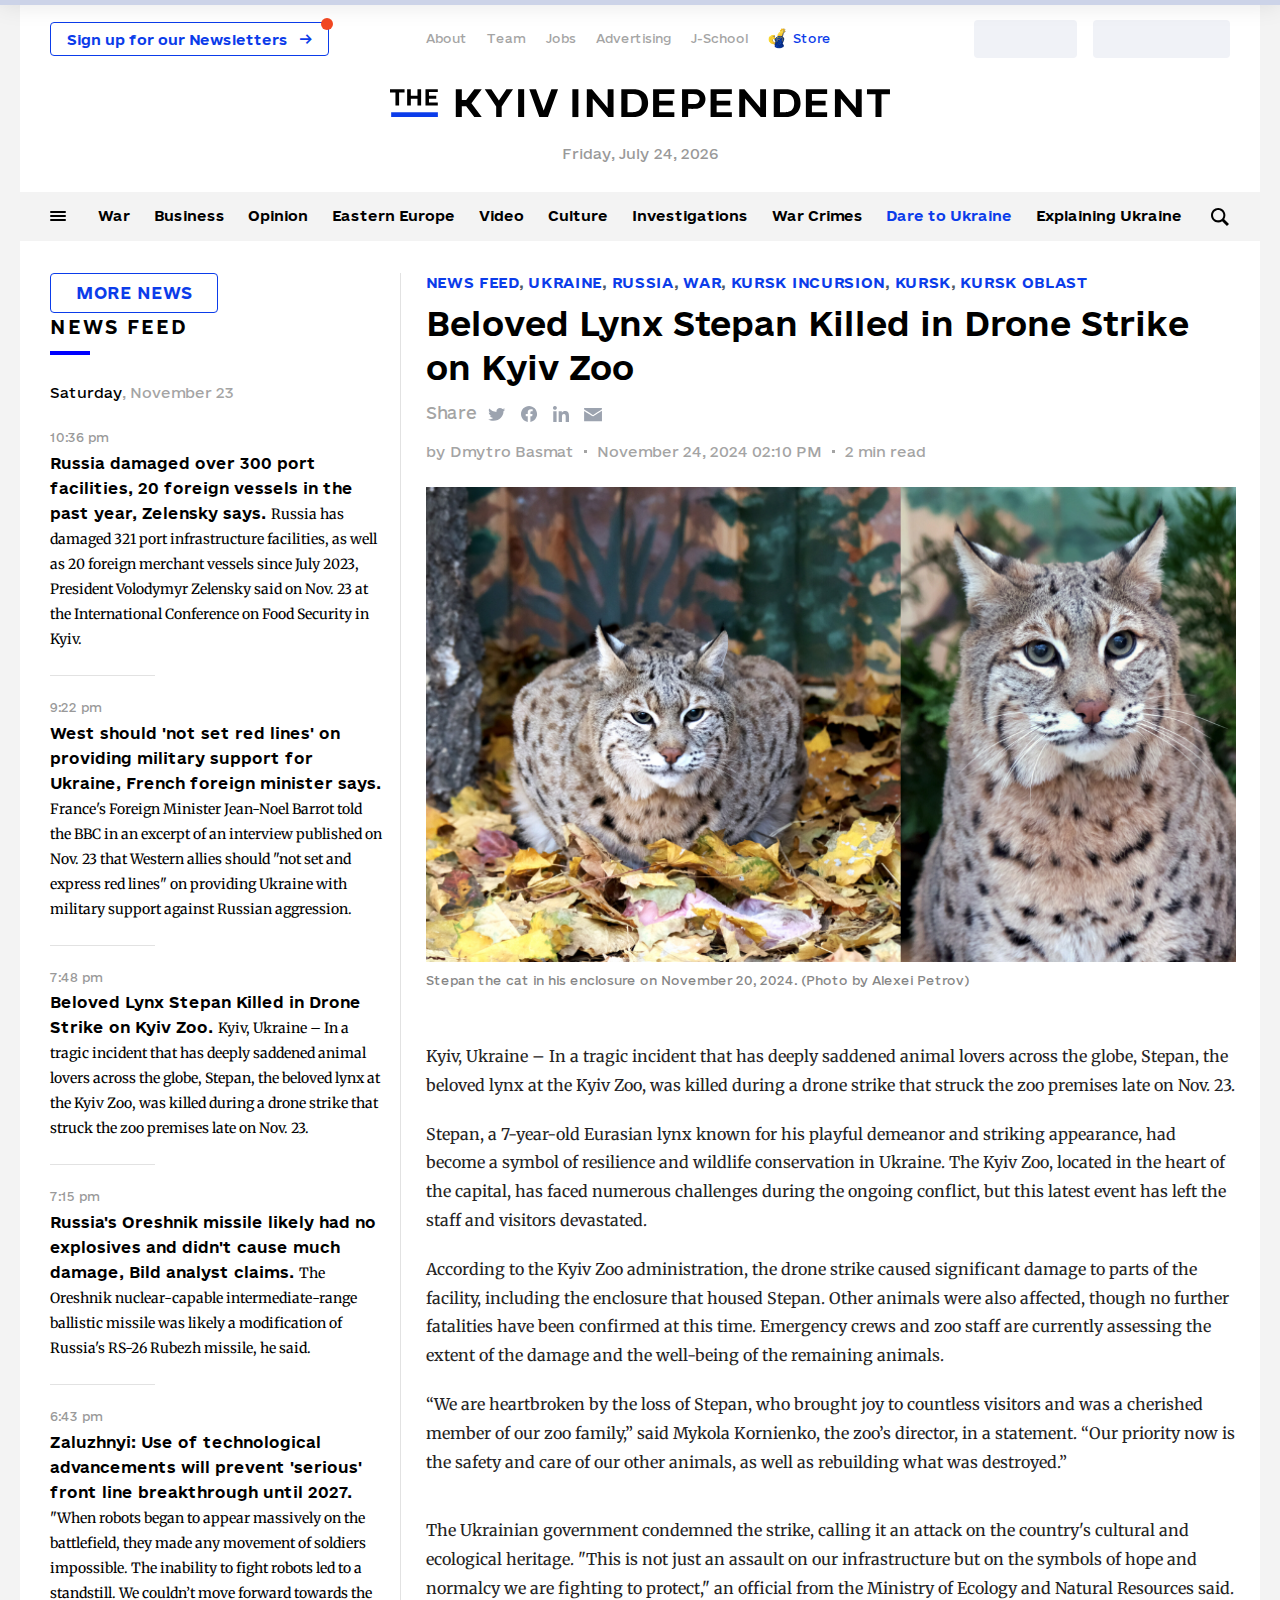
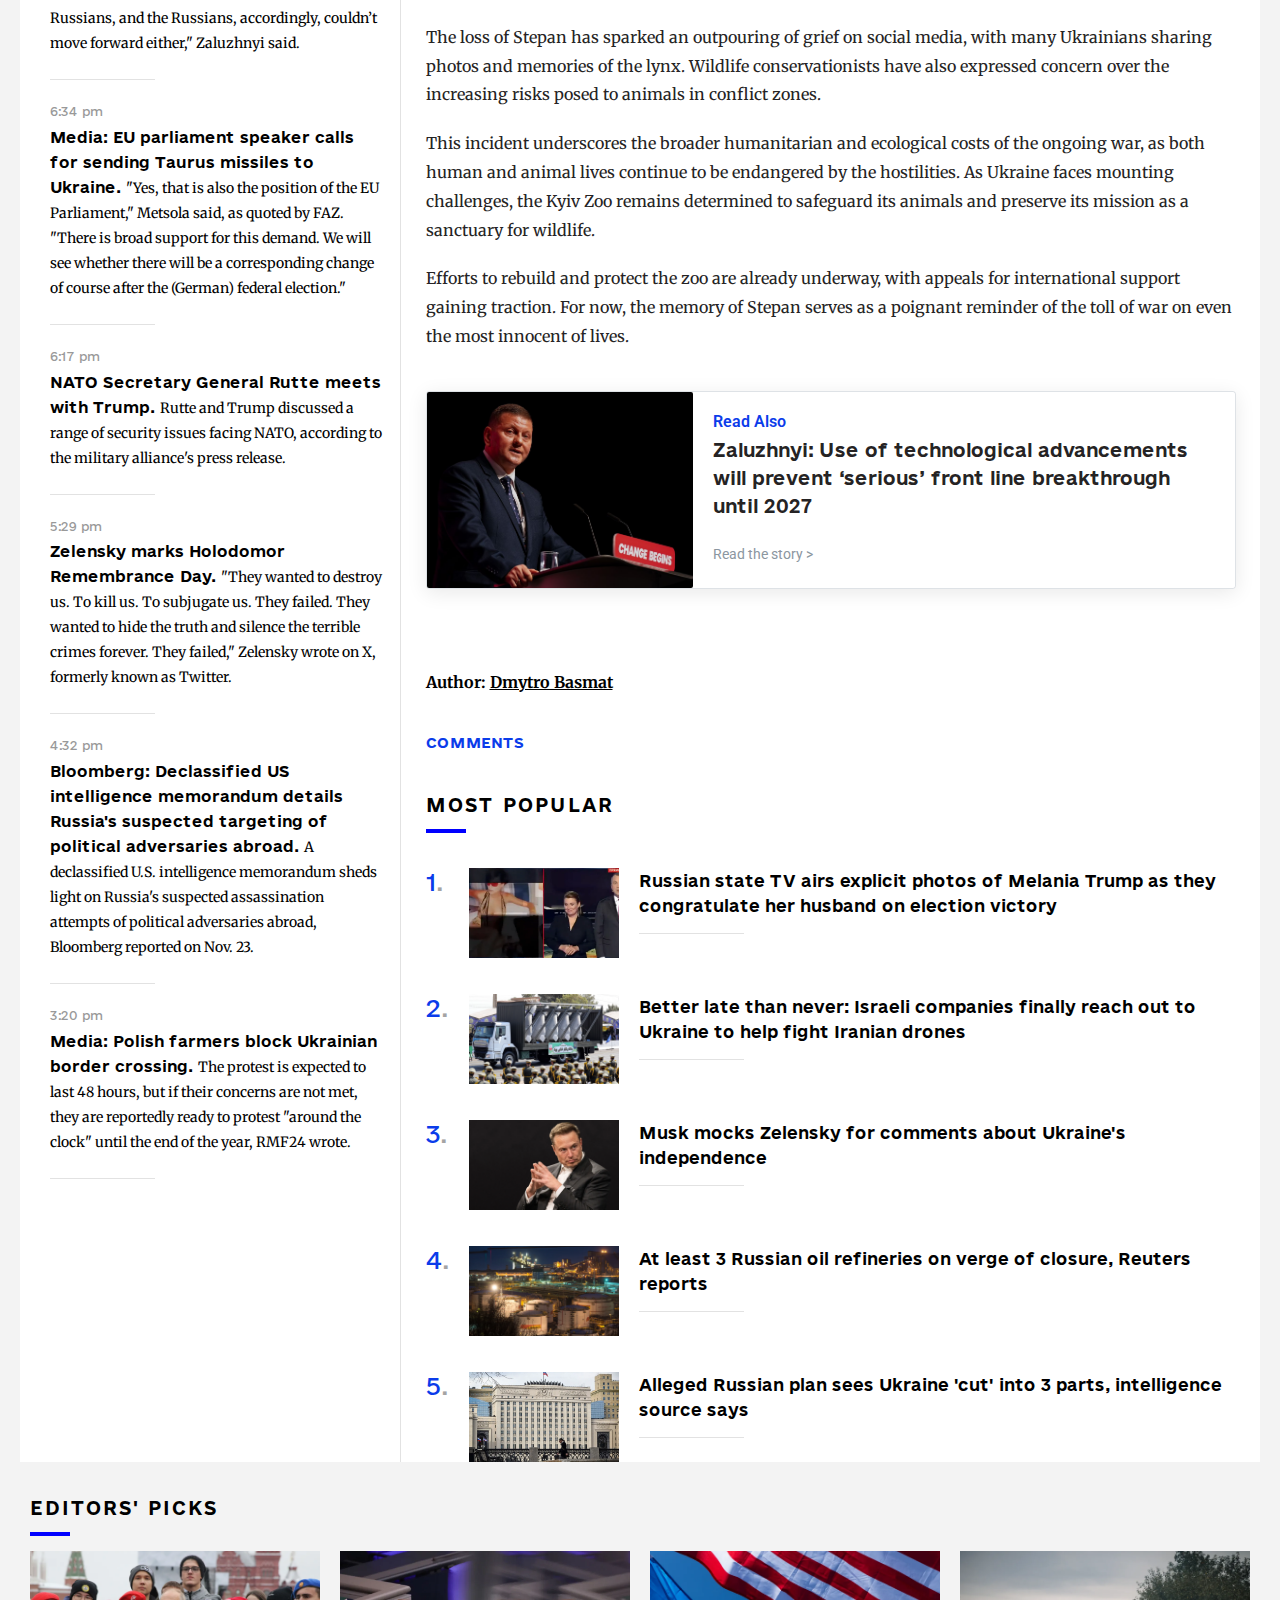
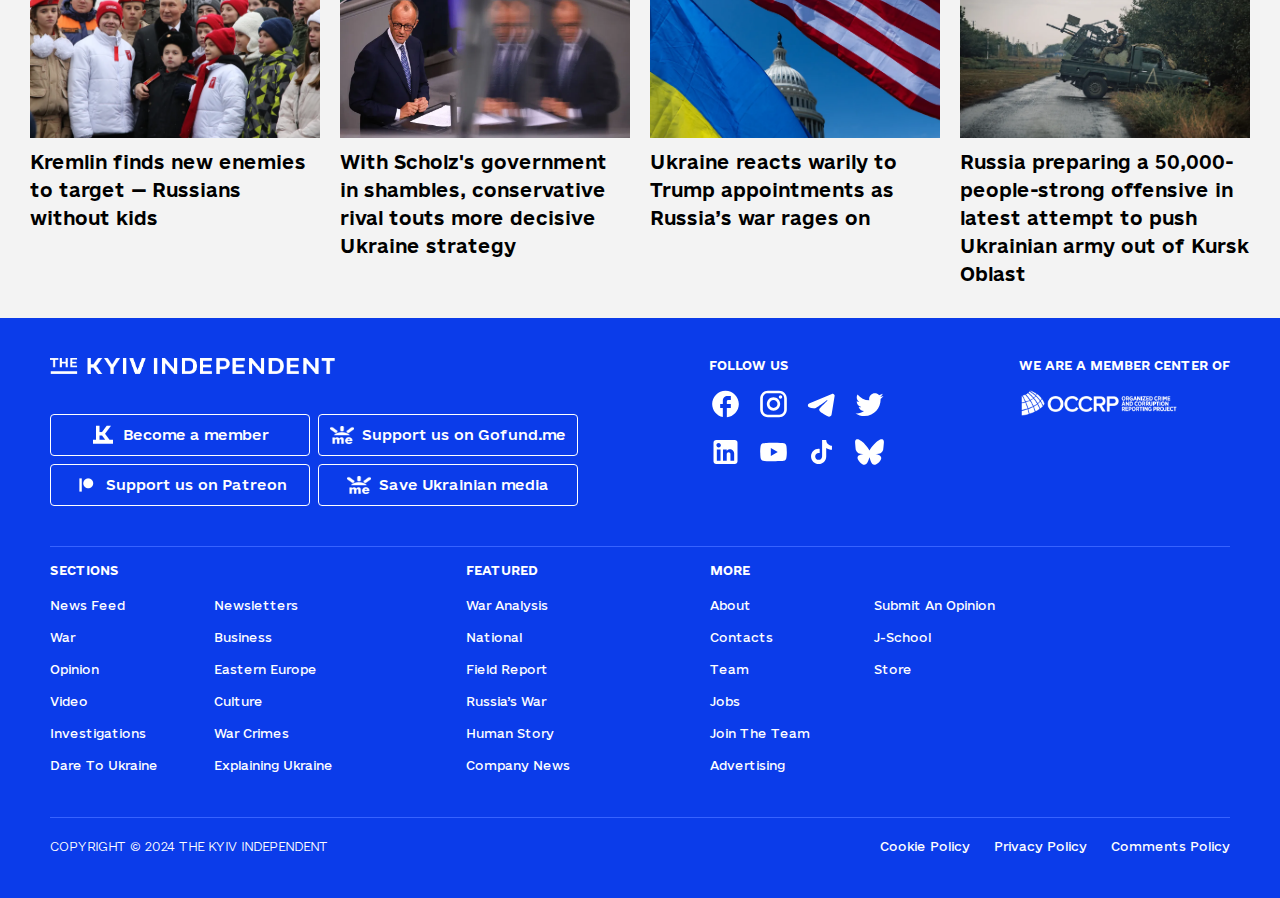
==== commit 9b464fb1: "ajfs" ====
--- a/index.html
+++ b/index.html
@@ -1,1680 +1,2181 @@
 <!DOCTYPE html><html lang="en" class=""><head><link rel="preload" href="/assets/sass/e-Ukraine-Regular.ttf" as="font" type="font/ttf" crossorigin="">
-<link rel="preload" href="/assets/sass/e-Ukraine-Bold.ttf" as="font" type="font/ttf" crossorigin="">
-<link rel="preload" href="/assets/sass/e-Ukraine-UltraLight.ttf" as="font" type="font/ttf" crossorigin="">
-<link rel="preload" href="/assets/sass/e-Ukraine-Medium.ttf" as="font" type="font/ttf" crossorigin="">
-<style>
-  @font-face {
-    font-family: 'e-Ukraine';
-    src: url('fonts/e-Ukraine-Regular.eot');
-    src: local('/assets/sass/e-Ukraine Regular'), local('e-Ukraine-Regular'),
-      url('fonts/e-Ukraine-Regular.eot') format('embedded-opentype'),
-      url('fonts/e-Ukraine-Regular.ttf') format('truetype');
-    font-weight: 400;
-    font-style: normal;
-    font-display: swap;
+  <link rel="preload" href="/assets/sass/e-Ukraine-Bold.ttf" as="font" type="font/ttf" crossorigin="">
+  <link rel="preload" href="/assets/sass/e-Ukraine-UltraLight.ttf" as="font" type="font/ttf" crossorigin="">
+  <link rel="preload" href="/assets/sass/e-Ukraine-Medium.ttf" as="font" type="font/ttf" crossorigin="">
+  <style>
+    @font-face {
+      font-family: 'e-Ukraine';
+      src: url('fonts/e-Ukraine-Regular.eot');
+      src: local('/assets/sass/e-Ukraine Regular'), local('e-Ukraine-Regular'),
+        url('fonts/e-Ukraine-Regular.eot') format('embedded-opentype'),
+        url('fonts/e-Ukraine-Regular.ttf') format('truetype');
+      font-weight: 400;
+      font-style: normal;
+      font-display: swap;
+    }
+  
+    @font-face {
+      font-family: 'e-Ukraine';
+      src: url('fonts/e-Ukraine-Bold.ttf') format('truetype');
+      font-weight: 700;
+      font-style: normal;
+      font-display: swap;
+    }
+  
+    @font-face {
+      font-family: 'e-Ukraine';
+      src: url('fonts/e-Ukraine-UltraLight.ttf') format('truetype');
+      font-weight: 300;
+      font-style: normal;
+      font-display: swap;
+    }
+  
+    @font-face {
+      font-family: 'e-Ukraine';
+      src: url('fonts/e-Ukraine-Medium.ttf') format('truetype');
+      font-weight: 500;
+      font-style: normal;
+      font-display: swap;
+    }
+  </style>
+  <link rel="stylesheet" type="text/css" href="css/font.css">
+  <link rel="preconnect" href="https://fonts.googleapis.com">
+  <link rel="preconnect" href="https://fonts.gstatic.com" crossorigin="">
+  <meta name="facebook-domain-verification" content="aterqoqju2hcrsev86npyflpcxlt6g">
+  <script src="js/rocket-loader.min.js" data-cf-settings="4cf0aee7f4527592a236c7de-|49"></script><link href="https://fonts.googleapis.com/css2?family=Merriweather:wght@400;700&amp;family=Poppins:wght@300;400;500;700;800;900&amp;family=Roboto:wght@400;700;900&amp;display=swap" rel="preload" as="style" onload="this.onload=null;this.rel='stylesheet'">
+  <noscript>
+    <link href="https://fonts.googleapis.com/css2?family=Merriweather:wght@400;700&family=Poppins:wght@300;400;500;700;800;900&family=Roboto:wght@400;700;900&display=swap" rel="stylesheet" type="text/css">
+  </noscript>
+  <script type="4cf0aee7f4527592a236c7de-text/javascript">
+    (function() {
+      /** CONFIGURATION START **/
+        var _sf_async_config = window._sf_async_config = (window._sf_async_config || {});
+        _sf_async_config.uid = '66929';
+        _sf_async_config.domain = 'kyivindependent.com';
+        _sf_async_config.flickerControl = false;
+        _sf_async_config.useCanonical = true;
+        _sf_async_config.useCanonicalDomain = true;
+        _sf_async_config.sections = "News Feed,Ukraine,Russia,War,Kursk incursion,Kursk,Kursk Oblast";
+        _sf_async_config.authors = "Dmytro Basmat";
+      /** CONFIGURATION END **/
+    })();
+    // second part of configuration is in ChartbeatScript.js
+  </script>
+  <script async="" src="js/chartbeat_mab.js" type="4cf0aee7f4527592a236c7de-text/javascript"></script>
+  <script async="" src="js/embed.js" type="4cf0aee7f4527592a236c7de-text/javascript"></script>
+  <!-- Varify.io® code for The Kyiv Independent-->
+  <script type="4cf0aee7f4527592a236c7de-text/javascript">
+  window.varify = window.varify || {};
+  window.varify.iid = 561;
+  </script>
+  <script src="js/varify.js" type="4cf0aee7f4527592a236c7de-text/javascript"></script>
+    <!-- Google Tag Manager -->
+    <script type="4cf0aee7f4527592a236c7de-text/javascript">(function(w,d,s,l,i){w[l]=w[l]||[];w[l].push({'gtm.start':
+    new Date().getTime(),event:'gtm.js'});var f=d.getElementsByTagName(s)[0],
+    j=d.createElement(s),dl=l!='dataLayer'?'&l='+l:'';j.async=true;j.src=
+    'https://www.googletagmanager.com/gtm.js?id='+i+dl;f.parentNode.insertBefore(j,f);
+    })(window,document,'script','dataLayer','GTM-MRGC28X');</script>
+    <!-- End Google Tag Manager -->
+  <script type="4cf0aee7f4527592a236c7de-text/javascript">
+    !function (f, b, e, v, n, t, s) {
+      if (f.fbq) return; n = f.fbq = function () {
+        n.callMethod ?
+          n.callMethod.apply(n, arguments) : n.queue.push(arguments)
+      };
+      if (!f._fbq) f._fbq = n; n.push = n; n.loaded = !0; n.version = '2.0';
+      n.queue = []; t = b.createElement(e); t.async = !0;
+      t.src = v; s = b.getElementsByTagName(e)[0];
+      s.parentNode.insertBefore(t, s)
+    }(window, document, 'script',
+      'https://connect.facebook.net/en_US/fbevents.js');
+    fbq('init', '3189560391356472');
+    fbq('track', 'PageView');
+  </script>
+  
+  <script type="application/ld+json">
+    {
+      "@context": "http://schema.org",
+      "@type": "WebSite",
+      "name": "The Kyiv Independent",
+      "url": "https://kyivindependent.com/",
+      "potentialAction": {
+        "@type": "SearchAction",
+        "target": {
+          "@type": "EntryPoint",
+          "urlTemplate": "https://www.google.com/search?q={search_term_string}%20site:kyivindependent.com"
+        },
+        "query-input": "required name=search_term_string"
+      }
+    }
+  </script>
+  
+  <!--Site config -->
+  <script type="4cf0aee7f4527592a236c7de-text/javascript" async="async" src="js/site.js"></script>
+  <script type="4cf0aee7f4527592a236c7de-text/javascript">
+      window.protag = window.protag || { cmd: [] };
+      window.protag.cmd.push(function () {
+          window.protag.pageInit();
+      });
+  </script>
+  
+  <script src="js/api.js" type="4cf0aee7f4527592a236c7de-text/javascript"></script>
+  
+  
+  
+  
+    <meta charset="utf-8">
+    <title>Beloved Lynx Stepan Killed in Drone Strike on Kyiv Zoo</title>
+    <meta name="viewport" content="width=device-width, initial-scale=1.0">
+     <meta name="robots" content="max-image-preview:large"> 
+  
+    <link rel="preconnect" href="https://fonts.gstatic.com">
+  <link rel="preconnect" href="https://fonts.gstatic.com" crossorigin="">
+  <link rel="preload" as="style" href="https://fonts.googleapis.com/css2?family=Inter:wght@400;500;600;700&amp;display=swap">
+  <script src="js/rocket-loader.min.js" data-cf-settings="4cf0aee7f4527592a236c7de-|49"></script><link rel="stylesheet" href="https://fonts.googleapis.com/css2?family=Inter:wght@400;500;600;700&amp;display=swap" media="print" onload="this.media='all'">
+  
+    <style>
+  @charset "UTF-8";@import url(https://fonts.googleapis.com/css2?family=Merriweather:ital,wght@0,300;0,400;0,700;0,900;1,300;1,400;1,700;1,900&family=Montserrat:wght@100;300;400;500;600;700;800;900&family=Roboto+Condensed:ital,wght@0,300;0,400;0,700;1,300;1,400;1,700&display=swap);:root{--color-headerCard-light:#FFF;--color-headerCard-dark:#000;--color-text-headerCardStyleLight:var(--color-headerCard-dark);--color-background-headerCardStyleLight:var(--color-headerCard-light);--color-text-button-headerCardStyleLight:var(--color-headerCard-light);--color-background-button-headerCardStyleLight:var(--color-headerCard-dark);--color-text-button-hover-headerCardStyleLight:var(--color-headerCard-light);--color-background-button-hover-headerCardStyleLight:var(--color-headerCard-dark);--color-text-headerCardStyleDark:var(--color-headerCard-light);--color-background-headerCardStyleDark:var(--color-headerCard-dark);--color-text-button-headerCardStyleDark:var(--color-headerCard-dark);--color-background-button-headerCardStyleDark:var(--color-headerCard-light);--color-text-button-hover-headerCardStyleDark:var(--color-headerCard-dark);--color-background-button-hover-headerCardStyleDark:var(--color-headerCard-light);--color-text-headerCardStyleAccent:var(--color-background-primary);--color-background-headerCardStyleAccent:var(--color-accent);--color-text-button-headerCardStyleAccent:var(--color-text-primary);--color-background-button-headerCardStyleAccent:var(--color-background-primary);--color-text-button-hover-headerCardStyleAccent:var(--color-text-primary);--color-background-button-hover-headerCardStyleAccent:var(--color-background-primary);--color-text-headerCardStyleImage:var(--color-headerCard-light);--color-background-headerCardStyleImage:var(--color-headerCard-dark);--color-text-button-headerCardStyleImage:var(--color-headerCard-light);--color-background-button-headerCardStyleImage:var(--color-headerCard-dark);--color-text-button-hover-headerCardStyleImage:var(--color-headerCard-dark);--color-background-button-hover-headerCardStyleImage:var(--color-headerCard-light)}:root{--color-text-button:var(--color-background-primary);--color-background-button:var(--color-accent);--color-text-button-hover:var(--color-background-primary);--color-background-button-hover:var(--color-text-primary)}:root{--content-width:708px;--content-flow:var(--space-32)}:root{--html-symbol-dark:"☾";--html-symbol-light:"☼";--html-symbol-em-dash:"—";--html-symbol-checkmark:"✓";--html-symbol-multiplication:"✕"}:root{--motion-duration-slow:.5s;--motion-duration-fast:.25s}:root{--ratio-1:1;--ratio-3x2:3/2;--ratio-16x9:16/9}:root{--focus-outline-size:var(--space-2);--focus-outline-style:solid;--focus-outline-color:currentColor;--focus-outline-offset:var(--space-2)}:root{--border-radius:var(--space-4);--border-radius-circle:50%}:root{--border-width:.5px;--border-style:solid;--border-vertical-offset:calc(calc(var(--grid-gap) / 2) * -1)}:root{--grid-width:1400px;--grid-gap:var(--space-32);--grid-margin:var(--space-20);--grid-margin-large:var(--space-32)}:root{--space-2:2px;--space-4:4px;--space-8:8px;--space-12:12px;--space-16:16px;--space-20:20px;--space-24:24px;--space-32:32px;--space-40:40px;--space-48:48px;--space-56:56px;--space-64:64px;--space-80:80px;--space-96:96px;--space-128:128px;--space-160:160px;--space-168:168px}:root{--font-size-scale-0:12px;--line-height-scale-0:16px;--font-size-scale-1:14px;--line-height-scale-1:16px;--font-size-scale-2:16px;--line-height-scale-2:20px;--font-size-scale-3:18px;--line-height-scale-3:20px;--font-size-scale-4:20px;--line-height-scale-4:24px;--font-size-scale-5:24px;--line-height-scale-5:28px;--font-size-scale-6:28px;--line-height-scale-6:32px;--font-size-scale-7:32px;--line-height-scale-7:32px;--font-size-scale-8:40px;--line-height-scale-8:40px;--font-size-scale-9:48px;--line-height-scale-9:48px;--font-size-scale-10:72px;--line-height-scale-10:72px;--font-size-scale-body-copy:20px;--line-height-scale-body-copy:32px;--line-height-scale-tight:1;--font-weight-normal:400;--font-weight-medium:500;--font-weight-semibold:600;--font-weight-bold:700;--font-letter-spacing-brevier:.7px;--font-letter-spacing-long-primer:.25px;--font-letter-spacing-tiny:.6px;--font-letter-spacing-small:1.2px;--font-letter-spacing-base:1.6px;--font-letter-spacing-large:2.8px;--font-letter-spacing-negative:-.5px}:root{--color-mode:"light";--color-accent:var(--ghost-accent-color);--color-text-primary:#000000;--color-text-secondary:#4E5965;--color-border-primary:#000000;--color-border-secondary:#D9D9D9;--color-background-primary:#FFFFFF;--color-background-secondary:#EFF8FA}@media (prefers-color-scheme:dark){:root.is-darkModeAdminSetting-enabled{--color-mode:"dark"}:root:not([data-user-color-scheme]).is-darkModeAdminSetting-enabled{--color-mode:"dark";--color-accent:var(--dark-mode-accent-color);--color-text-primary:#FFFFFF;--color-text-secondary:#B3B3B3;--color-border-primary:#525252;--color-border-secondary:#303030;--color-background-primary:#181818;--color-background-secondary:#212121}}[data-user-color-scheme=dark]{--color-mode:"dark";--color-accent:var(--dark-mode-accent-color);--color-text-primary:#FFFFFF;--color-text-secondary:#B3B3B3;--color-border-primary:#525252;--color-border-secondary:#303030;--color-background-primary:#181818;--color-background-secondary:#212121}/*! modern-normalize v1.1.0 | MIT License | https://github.com/sindresorhus/modern-normalize */*,::after,::before{box-sizing:border-box}html{-moz-tab-size:4;-o-tab-size:4;tab-size:4}html{line-height:1.15;-webkit-text-size-adjust:100%}body{margin:0}body{font-family:system-ui,-apple-system,"Segoe UI",Roboto,Helvetica,Arial,sans-serif,"Apple Color Emoji","Segoe UI Emoji"}hr{height:0;color:inherit}abbr[title]{-webkit-text-decoration:underline dotted;text-decoration:underline dotted}b,strong{font-weight:bolder}code,kbd,pre,samp{font-family:ui-monospace,SFMono-Regular,Consolas,"Liberation Mono",Menlo,monospace;font-size:1em}small{font-size:80%}sub,sup{font-size:75%;line-height:0;position:relative;vertical-align:baseline}sub{bottom:-.25em}sup{top:-.5em}table{text-indent:0;border-color:inherit}button,input,optgroup,select,textarea{font-family:inherit;font-size:100%;line-height:1.15;margin:0}button,select{text-transform:none}[type=button],[type=reset],[type=submit],button{-webkit-appearance:button}::-moz-focus-inner{border-style:none;padding:0}:-moz-focusring{outline:1px dotted ButtonText}:-moz-ui-invalid{box-shadow:none}legend{padding:0}progress{vertical-align:baseline}::-webkit-inner-spin-button,::-webkit-outer-spin-button{height:auto}[type=search]{-webkit-appearance:textfield;outline-offset:-2px}::-webkit-search-decoration{-webkit-appearance:none}::-webkit-file-upload-button{-webkit-appearance:button;font:inherit}summary{display:list-item}code[class*=language-],pre[class*=language-]{color:#000;background:0 0;text-shadow:0 1px #fff;font-family:Consolas,Monaco,"Andale Mono","Ubuntu Mono",monospace;font-size:1em;text-align:left;white-space:pre;word-spacing:normal;word-break:normal;word-wrap:normal;line-height:1.5;-moz-tab-size:4;-o-tab-size:4;tab-size:4;-webkit-hyphens:none;hyphens:none}code[class*=language-] ::-moz-selection,code[class*=language-]::-moz-selection,pre[class*=language-] ::-moz-selection,pre[class*=language-]::-moz-selection{text-shadow:none;background:#b3d4fc}code[class*=language-] ::-moz-selection,code[class*=language-]::-moz-selection,pre[class*=language-] ::-moz-selection,pre[class*=language-]::-moz-selection{text-shadow:none;background:#b3d4fc}code[class*=language-] ::selection,code[class*=language-]::selection,pre[class*=language-] ::selection,pre[class*=language-]::selection{text-shadow:none;background:#b3d4fc}@media print{code[class*=language-],pre[class*=language-]{text-shadow:none}}pre[class*=language-]{padding:1em;margin:.5em 0;overflow:auto}:not(pre)>code[class*=language-],pre[class*=language-]{background:#f5f2f0}:not(pre)>code[class*=language-]{padding:.1em;border-radius:.3em;white-space:normal}.token.cdata,.token.comment,.token.doctype,.token.prolog{color:#708090}.token.punctuation{color:#999}.token.namespace{opacity:.7}.token.boolean,.token.constant,.token.deleted,.token.number,.token.property,.token.symbol,.token.tag{color:#905}.token.attr-name,.token.builtin,.token.char,.token.inserted,.token.selector,.token.string{color:#690}.language-css .token.string,.style .token.string,.token.entity,.token.operator,.token.url{color:#9a6e3a;background:hsla(0,0%,100%,.5)}.token.atrule,.token.attr-value,.token.keyword{color:#07a}.token.class-name,.token.function{color:#dd4a68}.token.important,.token.regex,.token.variable{color:#e90}.token.bold,.token.important{font-weight:700}.token.italic{font-style:italic}.token.entity{cursor:help}body .fslightbox-image-wrap{display:block}body .fslightbox-container{font-family:var(--font-family-sansSerif);background:var(--color-background-primary)}body .fslightbox-nav{height:var(--space-48)}body .fslightbox-toolbar{right:var(--space-12)}body [data-fslightbox] img{cursor:zoom-in}body .fslightbox-invalid-file-wrapper{color:var(--color-text-secondary)}body .fslightbox-slide-number-container{font-size:var(--font-size-scale-2);line-height:var(--line-height-scale-2);left:var(--space-12);color:var(--color-text-secondary)}body .fslightbox-slash{background:var(--color-text-secondary)}body .fslightbox-toolbar>.fslightbox-toolbar-button:first-child{display:none}body .fslightbox-svg-path{fill:var(--color-text-secondary)}body .fslightbox-toolbar{background:var(--color-background-primary)}body .fslightbox-toolbar:hover .fslightbox-svg-path{fill:var(--color-text-secondary)}body .fslightbox-slide-btn{background:var(--color-background-primary)}body .fslightbox-slide-btn-container{padding-left:var(--space-16)}body .fslightbox-slide-btn-container:hover .fslightbox-svg-path{fill:var(--color-text-secondary)}body .fslightbox-slide-btn-container-next{padding-right:var(--space-16)}@keyframes spin{100%{transform:rotate(360deg)}}.icon{position:relative;display:inline-block;width:25px;height:25px;overflow:hidden;fill:currentColor}.icon__cnt{width:100%;height:100%;background:inherit;fill:inherit;pointer-events:none;transform:translateX(0);-ms-transform:translate(.5px,-.3px)}.icon--m{width:50px;height:50px}.icon--l{width:100px;height:100px}.icon--xl{width:150px;height:150px}.icon--xxl{width:200px;height:200px}.icon__spinner{position:absolute;top:0;left:0;width:100%;height:100%}.icon--ei-spinner .icon__spinner,.icon--ei-spinner-2 .icon__spinner{animation:spin 1s steps(12) infinite}.icon--ei-spinner-3 .icon__spinner{animation:spin 1.5s linear infinite}.icon--ei-sc-facebook{fill:#3b5998}.icon--ei-sc-github{fill:#333}.icon--ei-sc-google-plus{fill:#dd4b39}.icon--ei-sc-instagram{fill:#3f729b}.icon--ei-sc-linkedin{fill:#0976b4}.icon--ei-sc-odnoklassniki{fill:#ed812b}.icon--ei-sc-skype{fill:#00aff0}.icon--ei-sc-soundcloud{fill:#f80}.icon--ei-sc-tumblr{fill:#35465c}.icon--ei-sc-twitter{fill:#55acee}.icon--ei-sc-vimeo{fill:#1ab7ea}.icon--ei-sc-vk{fill:#45668e}.icon--ei-sc-youtube{fill:#e52d27}.icon--ei-sc-pinterest{fill:#bd081c}.icon--ei-sc-telegram{fill:#08c}.icon{width:var(--space-24);height:var(--space-24)}.icon--m{width:var(--space-48);height:var(--space-48)}:where(body,h1,h2,h3,h4,h5,h6,blockquote,p,pre,dl,dd,ol,ul,figure,hr,fieldset,legend){margin:0;padding:0}li>ol,li>ul{margin-bottom:0}table{border-collapse:collapse;border-spacing:0}@media (prefers-reduced-motion:reduce){*{animation:none;transition:none}}.o-grid{width:100%;margin:auto;display:grid;max-width:var(--grid-width)}.u-font-size-scale-0{font-size:var(--font-size-scale-0);line-height:var(--line-height-scale-0)}.u-font-size-scale-1{font-size:var(--font-size-scale-1);line-height:var(--line-height-scale-1)}.u-font-size-scale-2{font-size:var(--font-size-scale-2);line-height:var(--line-height-scale-2)}.u-font-size-scale-3{font-size:var(--font-size-scale-3);line-height:var(--line-height-scale-3)}.u-font-size-scale-4{font-size:var(--font-size-scale-4);line-height:var(--line-height-scale-4)}.u-font-size-scale-5{font-size:var(--font-size-scale-5);line-height:var(--line-height-scale-5)}.u-font-size-scale-6{font-size:var(--font-size-scale-6);line-height:var(--line-height-scale-6)}.u-font-size-scale-7{font-size:var(--font-size-scale-7);line-height:var(--line-height-scale-7)}.u-font-size-scale-8{font-size:var(--font-size-scale-8);line-height:var(--line-height-scale-8)}.u-font-size-scale-9{font-size:var(--font-size-scale-9);line-height:var(--line-height-scale-9)}.u-font-size-scale-10{font-size:var(--font-size-scale-10);line-height:var(--line-height-scale-10)}.u-font-family-serif{font-family:var(--font-family-serif)!important}.u-font-family-sansSerif{font-family:var(--font-family-sansSerif)!important}.u-font-weight-normal{font-weight:var(--font-weight-normal)}.u-font-weight-medium{font-weight:var(--font-weight-medium)}.u-font-weight-semibold{font-weight:var(--font-weight-semibold)}.u-font-weight-bold{font-weight:var(--font-weight-bold)}.kg-header-card-header,.u-font-headline{font-size:var(--font-size-scale-6);line-height:var(--line-height-scale-6);font-weight:var(--font-weight-medium)}@media (min-width:64em){.kg-header-card-header,.u-font-headline{font-size:var(--font-size-scale-8);line-height:var(--line-height-scale-8);letter-spacing:var(--font-letter-spacing-negative)}}.kg-header-card-subheader,.u-font-standfirst{font-size:var(--font-size-scale-5);line-height:var(--line-height-scale-5);font-weight:var(--font-weight-normal)}@media (min-width:64em){.kg-header-card-subheader,.u-font-standfirst{font-size:var(--font-size-scale-5);line-height:var(--line-height-scale-6)}}.u-font-uppercase{text-transform:uppercase}.u-link{text-decoration:underline}.u-link:hover{text-decoration:none}.u-link:focus-visible{text-decoration:none}.u-align-auto{margin:auto}.u-align-center{text-align:center}.u-color-text-brand{color:var(--color-accent)}.u-color-text-secondary{color:var(--color-text-secondary)}.u-color-background-secondary{background-color:var(--color-background-secondary)}.u-drop-cap-large:first-letter,.u-drop-cap-small:first-letter{float:left;margin-top:var(--space-8);margin-right:var(--space-8);color:var(--color-accent);font-weight:var(--font-weight-semibold)}.u-drop-cap-small::first-letter{font-size:70px;line-height:52px}.u-drop-cap-large::first-letter{font-size:118px;line-height:86px}.u-hidden{display:none}.u-block{display:block}.u-screenreader{position:absolute;width:1px;height:1px;padding:0;margin:-1px;overflow:hidden;clip:rect(0 0 0 0);border:0}@media (max-width:63.99em){.u-visible-on-desktop{display:none!important}}.u-mt-8{margin-top:var(--space-8)}.u-mr-8{margin-right:var(--space-8)}.u-mt-16{margin-top:var(--space-16)}.u-mb-16{margin-bottom:var(--space-16)}.u-p-32{padding:var(--space-32)}.u-plain-list{margin:0;padding:0;list-style:none}.u-flex{display:flex}body,html{font-family:e-Ukraine}body{direction:ltr;color:var(--color-text-primary);background-color:var(--color-background-primary);-webkit-font-smoothing:antialiased;-moz-osx-font-smoothing:grayscale}a{color:inherit;text-decoration:none}:where(dd,ol,ul){margin-left:var(--space-16)}img{height:auto;display:block;max-width:100%;font-style:italic}hr{border:0;height:auto;border-top:var(--border-width) var(--border-style) var(--color-border-secondary)}:where(h1,h2,h3,strong){font-weight:var(--font-weight-semibold)}:where(h1){font-size:var(--font-size-scale-6);line-height:var(--line-height-scale-6)}@media (min-width:64em){:where(h1){font-size:var(--font-size-scale-7);line-height:var(--line-height-scale-7)}}:where(h1)+h2,:where(h1)+h3{margin-top:var(--space-16)}:where(h2){font-size:var(--font-size-scale-5);line-height:var(--line-height-scale-5)}@media (min-width:64em){:where(h2){font-size:var(--font-size-scale-6);line-height:var(--line-height-scale-6)}}:where(h2)+h3{margin-top:var(--space-16)}:where(h3){font-size:var(--font-size-scale-4);line-height:var(--line-height-scale-4)}@media (min-width:64em){:where(h3){font-size:var(--font-size-scale-5);line-height:var(--line-height-scale-5)}}li code,p code{padding:var(--space-4) var(--space-8);border-radius:var(--border-radius);border:var(--border-width) var(--border-style) var(--color-border-secondary);background-color:var(--color-background-secondary)}code,code[class*=language-]{font-size:var(--font-size-scale-1);line-height:var(--line-height-scale-1);text-shadow:none;color:var(--color-text-primary)}.kg-code-card,pre,pre[class*=language-]{width:100%;overflow-x:auto;border-radius:var(--border-radius)}pre,pre[class*=language-]{margin-bottom:0;margin-top:var(--content-flow);padding:var(--space-32);background-color:var(--color-background-secondary)}.kg-code-card pre{margin-top:0}.token.operator{background-color:transparent}code{text-align:center;background-color:unset!important;border:unset!important;display:block;color:inherit;white-space:unset;line-height:inherit;font-family:inherit;font-size:inherit;padding:inherit!important}table{font-size:var(--font-size-scale-2);line-height:var(--line-height-scale-2);width:100%;max-width:100%;background-color:var(--color-background-secondary)}table caption{padding:var(--space-16);border-style:var(--border-style);border-width:var(--border-width) var(--border-width) 0 var(--border-width);border-color:var(--color-border-secondary);background-color:var(--color-background-secondary)}table td,table th{text-align:left;padding:var(--space-16);white-space:nowrap;border:var(--border-width) var(--border-style) var(--color-border-secondary)}table tbody+tbody{border-top:var(--border-width) var(--border-style) var(--color-border-secondary)}.responsive-table{display:block;width:100%;overflow-x:auto;word-break:initial}:lang(ar) *{letter-spacing:initial}.archiveCard.hide{display:none!important}.archiveCard.first{margin-top:76px}.archiveCard__img{aspect-ratio:1.6043613707;height:100%;width:100%;-o-object-fit:cover;object-fit:cover;margin-bottom:10px}@supports not (aspect-ratio:1.6043613707){.archiveCard__img::before{content:"";float:left;padding-top:calc((321 / 515) * 100%)}.archiveCard__img::after{content:"";display:block;clear:both}}.archiveCard__title{font-size:18px;font-weight:700;line-height:1.6;transition:color .2s ease-out}.archiveCard__title.small{font-size:15px;display:inline}.archiveCard__title.accent{color:#0b3cea}.archiveCard__title:hover{color:#0b3cea}.archiveCard__description{font-size:14px;font-family:Merriweather;line-height:21px}.archiveCard__description.small{display:inline}.Typography__title{font-size:18px;text-transform:uppercase;font-weight:700;font-family:e-Ukraine}.Typography__underline{display:inline-block;width:40px;height:4px;background-color:#0b3cea}.NewslettersPage__wrapper{width:100%;max-width:940px;margin:0 auto}.NewslettersPage__empty{min-height:700px}.NewslettersPage__mainNewsletter{display:flex;align-items:center;padding:40px;margin:30px 0 45px 0;background-color:#f3f3f3;font-family:e-Ukraine}.NewslettersPage__mainNewsletter_header-wrapper{display:flex}.NewslettersPage__mainNewsletter_header-wrapper .NewslettersPage__checkbox{margin-left:15px}.NewslettersPage__mainNewsletter_header{margin-right:0}.NewslettersPage__mainNewsletter_contentWrap{display:flex;flex-direction:row-reverse}.NewslettersPage__mainNewsletter_top{margin-right:0}.NewslettersPage__mainNewsletter_interval{font-size:16px!important}.NewslettersPage__mainNewsletter_img{width:100%;max-width:340px;height:100%;max-height:340px;-o-object-fit:cover;object-fit:cover;margin-right:60px}.NewslettersPage__mainNewsletter_title{font-size:48px;font-weight:700;color:#000;line-height:1;margin-bottom:15px}.NewslettersPage__mainNewsletter_subtitle{font-size:18px;margin-bottom:25px;line-height:1.6}.NewslettersPage__checkbox{width:28px;min-width:28px;height:28px;border:2px solid #0b3cea;cursor:pointer;position:relative;background-color:transparent;transition:.3s}.NewslettersPage__checkbox[disabled]{pointer-events:none;opacity:.85;background-color:#ccd3d8!important;border-color:#ccd3d8!important;cursor:not-allowed}.NewslettersPage__checkbox::before{content:"";position:absolute;top:0;left:0;right:0;bottom:0;background-color:transparent;background-size:150%;background-position:center}.NewslettersPage__checkbox.active{background-color:#0b3cea}.NewslettersPage__checkbox.active::before{background-image:url("data:image/svg+xml,%3Csvg xmlns='http://www.w3.org/2000/svg' width='24' height='24' viewBox='0 0 24 24'%3E %3Cpath d='M15.88 8.29L10 14.17l-1.88-1.88a.996.996 0 1 0-1.41 1.41l2.59 2.59c.39.39 1.02.39 1.41 0L17.3 9.7a.996.996 0 0 0 0-1.41c-.39-.39-1.03-.39-1.42 0z' fill='%23fff'/%3E %3C/svg%3E")}.NewslettersPage__grid{display:grid;grid-template-columns:1fr 1fr;row-gap:25px;-moz-column-gap:40px;column-gap:40px;margin-top:25px;margin-bottom:75px}.NewslettersPage__newsletter{position:relative;border:1.5px solid #e2e2e2;padding:25px;font-family:e-Ukraine}.NewslettersPage__newsletter_badge{color:#fff;font-family:e-Ukraine;font-size:12px;font-weight:700;line-height:12px;position:absolute;right:17px;top:-10px;display:flex;padding:4px 6px;justify-content:center;align-items:center;border-radius:2px;background-color:#0b3cea}.NewslettersPage__newsletter_textWrap{display:grid}.NewslettersPage__newsletter_link{display:flex;align-items:center;align-self:flex-end;font-size:12px;font-weight:700;color:#0b3cea}.NewslettersPage__newsletter_link span{margin-right:8px}.NewslettersPage__newsletter_link svg{transform:rotate(-90deg)}.NewslettersPage__newsletter_link svg path{stroke:#0b3cea}.NewslettersPage__newsletter_headWrap{display:flex;flex-direction:row-reverse;justify-content:space-between;align-items:flex-start;margin-bottom:25px}.NewslettersPage__newsletter_headContent{margin-right:15px}.NewslettersPage__newsletter_interval{font-size:12px;font-weight:700;color:#a4a4a4;line-height:1.2}.NewslettersPage__newsletter_contentWrap{display:flex}.NewslettersPage__newsletter_img{width:100%;max-width:100px;max-height:100px;min-height:100px;-o-object-fit:cover;object-fit:cover;height:100%;margin-right:15px}.NewslettersPage__newsletter_description{font-family:Merriweather;font-size:14px;line-height:1.6}.NewslettersPage__newsletter_title{font-size:18px;font-weight:700;color:#000;line-height:1.2}.NewslettersPage__selectArea{position:fixed;left:0;bottom:0;z-index:3999999;padding:40px;display:flex;justify-content:center;background-color:#f1f3f9;color:#000;font-family:e-Ukraine;pointer-events:none;opacity:0;width:100%;box-shadow:0 0 54px 0 rgba(0,0,0,.2)}.NewslettersPage__selectArea.isRegistered .NewslettersPage__selectArea_wrapper{max-width:810px}.NewslettersPage__selectArea.isRegistered .NewslettersPage__selectAreaRight_formWrap{width:auto}.NewslettersPage__selectArea_wrapper{width:100%;max-width:1240px;display:flex;align-items:center;justify-content:space-between}.NewslettersPage__selectArea_active{opacity:1;display:flex;pointer-events:initial}.NewslettersPage__selectAreaLeft{display:flex;align-items:center;color:#000;margin-right:50px}.NewslettersPage__selectAreaLeft_count{font-size:70px;font-weight:700;line-height:1;margin-right:30px;min-width:50px;opacity:1;transform:scale(1);transition:.2s ease-out;transition-property:opacity,transform}.NewslettersPage__selectAreaLeft_count.hide{opacity:0;transform:scale(.8)}.NewslettersPage__selectAreaLeft_text{font-size:27px;line-height:1.2;font-weight:700}.NewslettersPage__selectAreaRight{display:flex;align-items:center;justify-content:flex-end;width:100%;color:#000}.NewslettersPage__selectAreaRight_title{font-size:18px;line-height:1.6;margin-right:50px}.NewslettersPage__selectAreaRight_formWrap{display:flex;align-items:center;width:100%;max-width:500px}.NewslettersPage__selectAreaRight_successIcon{opacity:0;transform:scale(.8);transition:.2s ease-out;transition-property:opacity,transform}.NewslettersPage__selectAreaRight_successIcon svg{width:30px;margin-left:20px}.NewslettersPage__selectAreaRight_successIcon.active{opacity:1;transform:scale(1)}.NewslettersPage__selectAreaRight_input{padding:15px 20px;border:1px solid #0b3cea;font-size:12px;color:#000;margin-right:25px;outline:0;background-color:transparent;border-radius:6px;width:100%;max-width:360px}.NewslettersPage__selectAreaRight_input::-moz-placeholder{color:rgba(0,0,0,.5)}.NewslettersPage__selectAreaRight_input::placeholder{color:rgba(0,0,0,.5)}.NewslettersPage__selectAreaRight_button{position:relative;padding:13px;text-align:center;background:#0b3cea;border:1px solid #0b3cea;color:#fff;font-size:16px;border-radius:6px;width:100%;max-width:160px;font-weight:700;cursor:pointer;transition:.2s ease-out;transition-property:color,background-color}.NewslettersPage__selectAreaRight_button:before{position:absolute;content:"";top:0;right:0;bottom:0;left:0;border-radius:4px;background:rgba(255,255,255,0);transition:background-color .2s ease}.NewslettersPage__selectAreaRight_button:hover:before{background:rgba(255,255,255,.08)}.NewslettersPage__skeleton_img{width:340px;height:340px;background-color:#dcdcdc;margin-right:60px;animation:pulse 1.5s infinite}.NewslettersPage__skeleton_wrapper{display:flex;flex-direction:row-reverse}.NewslettersPage__skeleton_contentWrapper{margin-right:15px}.NewslettersPage__skeleton_textWrap{width:100%;display:grid}.NewslettersPage__skeleton_link{width:70px;height:12px;align-self:flex-end;background-color:#dcdcdc;animation:pulse 1.5s infinite}.NewslettersPage__skeleton_smallText{width:90px;height:15px;margin-bottom:5px;background-color:#dcdcdc;animation:pulse 1.5s infinite}.NewslettersPage__skeleton_smallTitle{width:150px;height:22px;background-color:#dcdcdc;animation:pulse 1.5s infinite}.NewslettersPage__skeleton_smallImg{width:100px;min-width:100px;height:100px;margin-right:15px;background-color:#dcdcdc;animation:pulse 1.5s infinite}.NewslettersPage__skeleton_smallDesc{width:100%;height:50px;background-color:#dcdcdc;animation:pulse 1.5s infinite}.NewslettersPage__skeleton_title{background-color:#dcdcdc;height:60px;width:320px;margin-bottom:15px;animation:pulse 1.5s infinite}.NewslettersPage__skeleton_subtitle{background-color:#dcdcdc;height:60px;width:100%;margin-bottom:25px;animation:pulse 1.5s infinite}.NewslettersPage__skeleton_checkbox{width:30px;min-width:30px;height:30px;background-color:#dcdcdc;animation:pulse 1.5s infinite}.NewslettersPage__subscribed-popup{position:fixed;left:0;bottom:0;z-index:3999999;padding:40px;display:flex;justify-content:center;background-color:#f1f3f9;color:#000;font-family:e-Ukraine;width:100%;box-shadow:0 0 54px 0 rgba(0,0,0,.2)}.NewslettersPage__subscribed-popup_wrapper{width:100%;max-width:1240px;text-align:center}.NewslettersPage__subscribed-popup_successIcon{margin-bottom:15px}.NewslettersPage__subscribed-popup_successIcon svg{width:30px;margin-left:20px}.NewslettersPage__subscribed-popup_title{font-size:27px;font-weight:700;line-height:1.2}.NewslettersPage__subscribed-popup_close-btn{width:13px;height:13px;background-image:url(images/close-icon-black.svg);background-repeat:no-repeat;background-size:contain;cursor:pointer;z-index:10;position:absolute;top:17px;right:17px}@media (max-width:1200px){.NewslettersPage__selectArea:not(.isRegistered) .NewslettersPage__selectAreaRight{display:block}.NewslettersPage__selectArea:not(.isRegistered) .NewslettersPage__selectAreaRight_title{margin-bottom:15px;margin-right:0}}@media (max-width:991px){.NewslettersPage__selectArea_wrapper{padding-left:0!important}}@media (max-width:767px){.NewslettersPage__newsletter_headWrap{align-items:flex-start}.NewslettersPage__checkbox{margin-top:8px}.NewslettersPage__grid{grid-template-columns:1fr}.NewslettersPage__selectArea_wrapper{flex-direction:column;align-items:flex-start;justify-content:flex-start}.NewslettersPage__selectAreaLeft{margin-right:0;margin-bottom:10px}.NewslettersPage__selectAreaRight{display:block}.NewslettersPage__selectAreaRight_title{margin-bottom:15px;margin-right:0}.NewslettersPage__skeleton_img{margin-right:0;margin-bottom:15px}.NewslettersPage__skeleton_title{width:280px}.NewslettersPage__mainNewsletter{flex-direction:column;align-items:flex-start}.NewslettersPage__mainNewsletter_header-wrapper .NewslettersPage__checkbox{margin-top:15px}.NewslettersPage__mainNewsletter_img{margin-right:0;margin-bottom:15px}.NewslettersPage__mainNewsletter_title{font-size:36px}}@media (max-width:575px){.NewslettersPage__mainNewsletter_title{font-size:24px}.NewslettersPage__selectAreaLeft_count{min-width:50px;font-size:76px;margin-right:15px}.NewslettersPage__selectAreaLeft_text{font-size:32px}.NewslettersPage__selectAreaRight_formWrap{display:block}.NewslettersPage__selectAreaRight_input{max-width:100%;margin-right:0;margin-bottom:15px}.NewslettersPage__selectAreaRight_button{max-width:100%}}@keyframes pulse{0%{opacity:1}50%{opacity:.6}100%{opacity:1}}.NewsletterDatailsPage__wrapper{width:100%;max-width:940px;margin:0 auto}.NewsletterDatailsPage__empty{min-height:700px}.NewsletterDatailsPage__mainNewsletter{margin:30px 0 80px 0;background-color:#f7f7f7;font-family:e-Ukraine}.NewsletterDatailsPage__mainNewsletter_contentWrap{padding:24px}.NewsletterDatailsPage__mainNewsletter_img{width:100%;height:100%;max-height:320px;-o-object-fit:cover;object-fit:cover}.NewsletterDatailsPage__mainNewsletter_interval{color:#0b3cea;font-size:14px;font-weight:700;letter-spacing:-.42px;text-transform:uppercase;margin-bottom:16px}.NewsletterDatailsPage__mainNewsletter_title{font-size:36px;line-height:40px;font-weight:700;color:#000;margin-bottom:12px}.NewsletterDatailsPage__mainNewsletter_subtitle{font-family:Merriweather;font-size:16px;line-height:24px;color:#312f2f}.NewsletterDatailsPage__mainNewsletter_subtitle>p{font-family:Merriweather;font-size:16px;line-height:24px;margin-bottom:0}.NewsletterDatailsPage__mainNewsletter_subtitle>p p{margin-bottom:10px}.NewsletterDatailsPage__mainNewsletter .NewsletterDatailsPage__newsletter_link{font-family:Merriweather;font-size:16px;line-height:24px;margin-right:0}.NewsletterDatailsPage__mainNewsletter_subscription-form-title{color:#312f2f;font-size:14px;font-weight:500;line-height:160%;margin-bottom:12px;margin-top:40px}.NewsletterDatailsPage__mainNewsletter_subscription-form{display:flex;align-items:center}.NewsletterDatailsPage__mainNewsletter_input{padding:12px 16px;border-radius:2px;border:1px solid #d0d5dd;background:#fff;color:#000;font-size:14px;font-weight:300;line-height:22px;margin-right:24px;width:100%}.NewsletterDatailsPage__mainNewsletter_input::-moz-placeholder{color:#667085}.NewsletterDatailsPage__mainNewsletter_input::placeholder{color:#667085}.NewsletterDatailsPage__mainNewsletter_input:active,.NewsletterDatailsPage__mainNewsletter_input:focus,.NewsletterDatailsPage__mainNewsletter_input:hover{outline:0!important}.NewsletterDatailsPage__mainNewsletter_btn{position:relative;padding:8px 24px;border-radius:4px;background:#0b3cea;color:#fff;font-size:16px;font-weight:500;line-height:32px;letter-spacing:.16px;text-transform:uppercase;border:none;width:206px;cursor:pointer}.NewsletterDatailsPage__mainNewsletter_btn[disabled]{opacity:.5}.NewsletterDatailsPage__mainNewsletter_btn:before{position:absolute;content:"";top:0;right:0;bottom:0;left:0;border-radius:4px;background:rgba(255,255,255,0);transition:background-color .2s ease}.NewsletterDatailsPage__mainNewsletter_btn:hover:before{background:rgba(255,255,255,.08)}.NewsletterDatailsPage__grid{display:grid;grid-template-columns:1fr 1fr;row-gap:24px;-moz-column-gap:24px;column-gap:24px;margin-top:24px;margin-bottom:128px}.NewsletterDatailsPage__newsletter{border:1px solid #e2e2e2;padding:20px;font-family:e-Ukraine}.NewsletterDatailsPage__newsletter_contentWrap{display:flex}.NewsletterDatailsPage__newsletter_img{width:100%;max-width:150px;max-height:150px;min-height:150px;-o-object-fit:cover;object-fit:cover;height:100%;margin-right:20px}.NewsletterDatailsPage__newsletter_textWrap{display:flex;flex-direction:column;justify-content:space-between}.NewsletterDatailsPage__newsletter_interval{font-size:11px;line-height:14px;font-weight:700;color:#a4a4a4}.NewsletterDatailsPage__newsletter_title{font-size:18px;font-weight:700;color:#000;margin-bottom:12px}.NewsletterDatailsPage__newsletter_description{font-family:Merriweather;font-size:14px;line-height:20px;margin-bottom:12px;color:#312f2f}.NewsletterDatailsPage__newsletter_link{font-size:12px;line-height:20px;font-weight:700;color:#0b3cea}.NewsletterDatailsPage__newsletter_link span{margin-right:9px}.NewsletterDatailsPage__newsletter_link svg{transform:rotate(-90deg)}.NewsletterDatailsPage__newsletter_link svg path{stroke:#0b3cea}.NewsletterDatailsPage__skeleton_img{width:100%;height:320px;background-color:#dcdcdc;animation:pulse 1.5s infinite}.NewsletterDatailsPage__skeleton_wrapper{display:flex;flex-direction:row-reverse}.NewsletterDatailsPage__skeleton_contentWrapper{padding:24px}.NewsletterDatailsPage__skeleton_textWrap{width:100%}.NewsletterDatailsPage__skeleton_link{width:100%;max-width:100px;height:20px;margin-top:37px;background-color:#dcdcdc;animation:pulse 1.5s infinite}.NewsletterDatailsPage__skeleton_smallText{width:100%;max-width:90px;height:16px;margin-bottom:5px;background-color:#dcdcdc;animation:pulse 1.5s infinite}.NewsletterDatailsPage__skeleton_smallTitle{width:100%;max-width:150px;height:20px;margin-bottom:12px;background-color:#dcdcdc;animation:pulse 1.5s infinite}.NewsletterDatailsPage__skeleton_smallImg{width:100%;max-width:150px;min-width:150px;height:150px;margin-right:15px;background-color:#dcdcdc;animation:pulse 1.5s infinite}.NewsletterDatailsPage__skeleton_smallDesc{width:100%;height:40px;background-color:#dcdcdc;animation:pulse 1.5s infinite}.NewsletterDatailsPage__skeleton_title{background-color:#dcdcdc;height:40px;width:100%;max-width:320px;margin-bottom:12px;margin-top:16px;animation:pulse 1.5s infinite}.NewsletterDatailsPage__skeleton_subtitle{background-color:#dcdcdc;height:24px;width:100%;max-width:500px;margin-bottom:25px;animation:pulse 1.5s infinite}.NewsletterDatailsPage__skeleton_form-label{background-color:#dcdcdc;height:22px;width:100%;max-width:300px;margin-top:40px;margin-bottom:12px;animation:pulse 1.5s infinite}.NewsletterDatailsPage__skeleton_form{display:flex;align-items:center}.NewsletterDatailsPage__skeleton_form-input{background-color:#dcdcdc;height:48px;width:100%;margin-right:24px;animation:pulse 1.5s infinite}.NewsletterDatailsPage__skeleton_form-btn{background-color:#dcdcdc;height:48px;width:100%;max-width:206px;animation:pulse 1.5s infinite}.NewsletterDatailsPage__subscribed-popup{position:fixed;left:0;bottom:0;z-index:3999999;padding:40px;display:flex;justify-content:center;background-color:#f1f3f9;color:#000;font-family:e-Ukraine;width:100%;box-shadow:0 0 54px 0 rgba(0,0,0,.2)}.NewsletterDatailsPage__subscribed-popup_wrapper{width:100%;max-width:1240px;text-align:center}.NewsletterDatailsPage__subscribed-popup_successIcon{margin-bottom:15px}.NewsletterDatailsPage__subscribed-popup_successIcon svg{width:30px;margin-left:20px}.NewsletterDatailsPage__subscribed-popup_title{font-size:27px;font-weight:700;line-height:1.2}.NewsletterDatailsPage__subscribed-popup_close-btn{width:13px;height:13px;background-image:url(images/close-icon-black.svg);background-repeat:no-repeat;background-size:contain;cursor:pointer;z-index:10;position:absolute;top:17px;right:17px}@media (max-width:991px){.NewsletterDatailsPage__selectArea_wrapper{padding-left:0!important}}@media (max-width:767px){.NewsletterDatailsPage__newsletter_headWrap{align-items:flex-start}.NewsletterDatailsPage__checkbox{margin-top:8px}.NewsletterDatailsPage__grid{grid-template-columns:1fr}.NewsletterDatailsPage__mainNewsletter{flex-direction:column;align-items:flex-start}.NewsletterDatailsPage__mainNewsletter_header-wrapper .NewsletterDatailsPage__checkbox{margin-top:15px}.NewsletterDatailsPage__mainNewsletter_img{margin-right:0;margin-bottom:15px}.NewsletterDatailsPage__mainNewsletter_title{font-size:36px}}@media (max-width:575px){.NewsletterDatailsPage__mainNewsletter_subscription-form{display:block}.NewsletterDatailsPage__mainNewsletter_input{margin-right:0;margin-bottom:12px}.NewsletterDatailsPage__mainNewsletter_btn{max-width:100%;width:100%}.NewsletterDatailsPage__newsletter_img{max-width:100px;max-height:100px;min-height:100px}.NewsletterDatailsPage__skeleton_img{width:100%;height:200px}.NewsletterDatailsPage__skeleton_smallImg{max-width:100px;min-width:100px;height:100px}.NewsletterDatailsPage__skeleton_form{display:block}.NewsletterDatailsPage__skeleton_form-input{width:100%;margin-right:0;margin-bottom:12px}.NewsletterDatailsPage__skeleton_form-btn{max-width:100%}.NewsletterDatailsPage__mainNewsletter_title{font-size:24px}}@keyframes pulse{0%{opacity:1}50%{opacity:.6}100%{opacity:1}}.bannerPatreonSecret{background-color:#000;width:100%;font-family:e-Ukraine;position:relative;max-width:810px;margin:20px auto 20px auto;background-size:cover;display:grid;grid-template-columns:1fr;z-index:98}.bannerPatreonSecret__content{width:100%;z-index:1;height:100%;padding:30px 0 30px 25px}.bannerPatreonSecret__img{background-image:url(images/banner-patreon-secret-desktop.png);height:100%;width:53%;background-size:cover;position:absolute;right:0;background-repeat:no-repeat;z-index:0}.bannerPatreonSecret__title{position:relative;font-size:24px;font-weight:700;margin-bottom:8px;color:#fff;line-height:28px}.bannerPatreonSecret__title br{display:none}.bannerPatreonSecret__title_underlined{position:relative;display:inline-block;z-index:1}.bannerPatreonSecret__title_underlined::before{display:inline-block;position:absolute;content:" ";width:100%;left:0;z-index:-1;bottom:1px;height:6px;background-color:#0b3cea}.bannerPatreonSecret__contentWrapper{display:flex;flex-direction:column;align-items:flex-start;justify-content:space-between}.bannerPatreonSecret__contentWrapper_payWrap{position:relative;display:flex;align-items:center;width:100%}.bannerPatreonSecret__contentWrapper_pay{display:flex;align-items:center}.bannerPatreonSecret__contentWrapper_pay img{margin-right:10px;width:30px;height:17px}.bannerPatreonSecret__contentWrapper_text{font-size:11px;color:#fff;max-width:72%;line-height:15px;margin-bottom:3px;font-weight:300}.bannerPatreonSecret__contentWrapper_text span{font-weight:700;color:#0b3cea;cursor:pointer}.bannerPatreonSecret__contentWrapper_normal{font-weight:500;margin-bottom:15px}.bannerPatreonSecret__contentWrapper_link{display:block;z-index:100;margin-right:25px;padding:5px 12px;border:none;background-color:#0b3cea;cursor:pointer;opacity:1;text-transform:uppercase;font-family:sans-serif;font-weight:600;letter-spacing:1.2px;text-align:center;font-size:11px;color:#fff;transition:all .2s ease-in-out}.bannerPatreonSecret__contentWrapper_link:hover{background-color:#fff;color:#0b3cea}@media screen and (max-width:1080px){.bannerPatreonSecret__img{background-position:center}}@media screen and (max-width:575px){.bannerPatreonSecret__content{padding:25px 20px 15px 20px}.bannerPatreonSecret__contentWrapper_text{font-size:12px;line-height:16px}.bannerPatreonSecret__contentWrapper_payWrap{flex-direction:column;align-items:center;width:100%}.bannerPatreonSecret__contentWrapper_text{width:100%;max-width:100%}.bannerPatreonSecret__contentWrapper_pay{display:none}.bannerPatreonSecret__contentWrapper_pay img{width:42px;height:24px}.bannerPatreonSecret__contentWrapper_link{font-size:16px;padding:10px;width:100%;margin-bottom:10px;margin-right:0}.bannerPatreonSecret__title br{display:block}.bannerPatreonSecret__img{width:100%;background-image:url(images/banner-patreon-secret-mobile.png)}}.bannerPatreonDream{background-color:#000;width:100%;font-family:e-Ukraine;position:relative;max-width:810px;margin:20px auto 20px auto;background-size:cover;display:grid;grid-template-columns:1fr;z-index:98}.bannerPatreonDream__content{width:100%;z-index:1;height:100%;padding:30px 25px}.bannerPatreonDream__img{background-image:url(images/banner-patreon-dream-desktop-bg.png);height:100%;width:47%;background-size:cover;position:absolute;right:0;background-repeat:no-repeat;z-index:0}.bannerPatreonDream__title{position:relative;font-size:24px;font-weight:700;margin-bottom:8px;color:#fff;line-height:28px}.bannerPatreonDream__title br{display:none}.bannerPatreonDream__title_underlined{position:relative;display:inline-block;z-index:1}.bannerPatreonDream__title_underlined::before{display:inline-block;position:absolute;content:" ";width:100%;left:0;z-index:-1;bottom:1px;height:6px;background-color:#0b3cea}.bannerPatreonDream__title_underlined:first-child::before{width:auto;right:8px}.bannerPatreonDream__contentWrapper{display:flex;flex-direction:column;align-items:flex-start;justify-content:space-between}.bannerPatreonDream__contentWrapper_payWrap{position:relative;display:flex;align-items:center;width:100%}.bannerPatreonDream__contentWrapper_pay{display:flex;align-items:center}.bannerPatreonDream__contentWrapper_pay img{margin-right:10px;width:30px;height:17px}.bannerPatreonDream__contentWrapper_text{font-size:11px;color:#fff;max-width:72%;line-height:15px;margin-bottom:3px;font-weight:300}.bannerPatreonDream__contentWrapper_text span{font-weight:700;color:#0b3cea;cursor:pointer}.bannerPatreonDream__contentWrapper_normal{font-weight:500;margin-bottom:15px}.bannerPatreonDream__contentWrapper_link{display:block;z-index:100;margin-right:25px;padding:5px 12px;border:none;background-color:#0b3cea;cursor:pointer;opacity:1;text-transform:uppercase;font-family:sans-serif;font-weight:600;letter-spacing:1.2px;text-align:center;font-size:11px;color:#fff;transition:all .2s ease-in-out}.bannerPatreonDream__contentWrapper_link:hover{background-color:#fff;color:#0b3cea}@media screen and (max-width:1080px){.bannerPatreonDream__img{background-position:center}}@media screen and (max-width:767px){.bannerPatreonDream__img{width:55%;background-position-x:left}}@media screen and (max-width:629px){.bannerPatreonDream__img{width:67%}}@media screen and (max-width:575px){.bannerPatreonDream__content{padding:25px 20px 15px 20px}.bannerPatreonDream__contentWrapper_text{font-size:12px;line-height:16px}.bannerPatreonDream__contentWrapper_payWrap{flex-direction:column;align-items:center;width:100%;margin-top:19px}.bannerPatreonDream__contentWrapper_text{width:100%;max-width:100%;margin-bottom:8px}.bannerPatreonDream__contentWrapper_pay{display:none}.bannerPatreonDream__contentWrapper_pay img{width:42px;height:24px}.bannerPatreonDream__contentWrapper_link{font-size:16px;padding:10px;width:100%;margin-bottom:10px;margin-right:0}.bannerPatreonDream__title{margin-bottom:16px}.bannerPatreonDream__title br{display:block}.bannerPatreonDream__img{width:100%;background-image:url(images/banner-patreon-dream-mobile-bg.png);background-position:top right}}.commercialServicesBanner{position:relative;width:100%;height:310px;display:flex;align-items:center;justify-content:center;flex-direction:column;background-image:url(images/commercial-services-banner.png);background-repeat:no-repeat;background-size:cover;padding:0 10px;margin:30px 0;text-align:center;color:#fff}.commercialServicesBanner__logo{margin-bottom:50px}.commercialServicesBanner__title{font-size:22px;font-weight:700;line-height:1.2;text-align:center;margin-bottom:15px;max-width:300px}.commercialServicesBanner__title_underlined{position:relative;z-index:2}.commercialServicesBanner__title_underlined::before{position:absolute;content:"";bottom:-2px;height:8px;background-color:#0b3cea;left:0;width:100%;z-index:-1}.commercialServicesBanner__subtitle{font-size:14px;line-height:1.2;font-weight:400;color:#f1f3f9;text-align:center;margin-bottom:40px;max-width:300px}.commercialServicesBanner__link{padding:8px 70px;background-color:#0b3cea;color:#fff;text-transform:uppercase;font-size:16px;font-weight:500;transition:.2s ease-out;transition-property:color,background-color}.commercialServicesBanner__link:hover{background-color:#fff;color:#0b3cea}.c-skip{position:absolute;top:calc(var(--space-96) * -1);left:var(--space-32);padding:var(--space-4) var(--space-16);background-color:var(--color-background-primary)}.c-skip:focus{z-index:10;top:var(--space-32)}body{background-color:#f3f3f3}.container{max-width:1240px;margin:0 auto;background-color:#fff}.backdrop{display:none;width:100%;max-width:100%;overflow:hidden;height:100vh;position:fixed;top:0;transform:translateX(-100%);z-index:100;background-color:rgba(226,226,226,.97);transition:transform .2s ease-in-out}@media screen and (max-width:991px){.backdrop{display:block}}.backdrop.active{transform:translateX(0);overflow:auto}.formBackdrop{display:none;background-color:rgba(0,0,0,.4);position:fixed;top:0;left:0;width:100%;height:100%;cursor:pointer;z-index:100}.formBackdrop.active{display:block}.main{padding:0 30px}.main.is-pre-video-page-loader{min-height:100vh}.main.is-pre-video-page-loader .editorsPicks,.main.is-pre-video-page-loader .editorsPicks__headWrap,.main.is-pre-video-page-loader .home__layout{display:none}.main__wrapper{width:100%;overflow:hidden}.main__body{margin:0 auto}@media screen and (max-width:767px){.main{padding:0 15px}}#signin_link{min-width:103px}#signin_link,#support-button-slot{display:flex;align-items:center;justify-content:center;height:38px;min-height:38px;max-height:38px}#signin_link.loading,#support-button-slot.loading{background-color:#f0f2f7;animation:pulse 1.5s infinite;border-radius:4px}@keyframes pulse{0%{background-color:#f0f2f7}50%{background-color:rgba(240,244,255,.12)}100%{background-color:#f0f2f7}}#support-button-slot{min-width:137px;margin-top:20px}#support-button.hide{display:none}.c-header{position:relative;margin-bottom:var(--space-32)}.c-header.big_cover_picture{margin-bottom:0}.c-header__newsletter{padding-top:20px;margin-right:auto;position:relative}.c-header__newsletter::after{content:"";position:absolute;top:8px;right:-4px;background:#f24822;border-radius:50px;width:12px;height:12px}.c-header__newsletter-btn{background:0 0;font-family:e-Ukraine;font-size:14px;font-weight:700;line-height:16px;padding:7.5px 16px;border:1px solid #0b3cea;border-radius:4px;color:#0b3cea;cursor:pointer;transition:.2s ease-in-out}.c-header__newsletter-btn:hover{color:#fff;background-color:#0b3cea}.c-header__newsletter-btn span{margin-left:8px;font-weight:lighter;font-size:15px}@media screen and (max-width:991px){.c-header__newsletter{display:none}}.c-header #fixed-menu-signin_link .c-header__button,.c-header #signin_link .c-header__button{display:inline-flex;align-items:center;font-family:e-Ukraine;font-size:14px;line-height:16px;font-weight:700;white-space:nowrap;padding:8px 13px;border:1px solid transparent;text-transform:none;cursor:pointer;background-color:transparent;color:#fff;transition:.2s ease-in-out;margin-right:0;text-decoration:none;border-radius:4px}.c-header #fixed-menu-signin_link .c-header__button:hover,.c-header #signin_link .c-header__button:hover{border-color:#0b3cea}.c-header #fixed-menu-signin_link .c-header__button svg,.c-header #signin_link .c-header__button svg{margin-right:5px}.c-header #fixed-menu-signin_link .c-header__button svg path,.c-header #signin_link .c-header__button svg path{fill:#0b3cea}.c-header #fixed-menu-signin_link .c-header__button span,.c-header #signin_link .c-header__button span{color:#0b3cea;font-weight:700}.c-header__rightWrap{display:flex}.c-header__signUp{display:flex;align-items:center;padding-top:20px;margin-right:16px}.c-header__navigation{position:relative;padding:0 30px;display:flex;align-items:center;justify-content:flex-end;min-height:58px}.c-header__navigation_underlined{position:relative;z-index:2;font-size:18px}.c-header__navigation_underlined::before{display:block;position:absolute;content:"";width:100%;bottom:2px;left:0;height:3px;z-index:-1;background-color:#0b3cea}.c-header__navigation_burger{display:none;padding-top:20px}.c-header__navigation_separator{height:1px;background-color:#e2e2e2;width:50px;display:inline-block;transform:rotate(90deg);position:absolute;top:-5px;right:-20px}.c-header__navigation_navItem{font-size:12px;margin-right:20px;color:#a4a4a4;transition:color .2s ease-in-out}.c-header__navigation_navItem:hover{color:#000}.c-header__navigation_navItem.highlight{color:#0b3cea}.c-header__navigation_navItem.highlight:hover{color:#000}.c-header__navigation_icon{margin-right:10px}.c-header__navigation_icon a{display:flex}.c-header__navigation_icon svg{width:20px;height:20px;max-width:20px;max-height:20px}.c-header__navigation_icon svg path{transition:fill .2s ease-out;fill:#a4a4a4}.c-header__navigation_icon svg:hover path{fill:#0b3cea}.c-header__navigation_link{display:inline-block;color:#fff;font-size:14px;line-height:16px;white-space:nowrap;font-family:e-Ukraine;padding:8px 16px;border:1px solid #0b3cea;cursor:pointer;background-color:#0b3cea;transition:.2s ease-in-out;border-radius:4px;font-weight:500}.c-header__navigation_link:hover{color:#0b3cea;background-color:#fff;border-color:#a4a4a4}.c-header__navigation_list{position:relative;display:flex;align-items:center;list-style:none;white-space:nowrap}.c-header__navigation_list:first-child{width:100%}.c-header__navigation_list:first-child .c-header__navigation_navItem{min-height:14px}.c-header__navigation_list:first-child .c-header__navigation_navItem:nth-child(1){min-width:41px}.c-header__navigation_list:first-child .c-header__navigation_navItem:nth-child(2){min-width:36px}.c-header__navigation_list:first-child .c-header__navigation_navItem:nth-child(3){min-width:30px}.c-header__navigation_list:first-child .c-header__navigation_navItem:nth-child(4){min-width:57px}.c-header__navigation_list:first-child .c-header__navigation_navItem:nth-child(5){min-width:56px}.c-header__navigation_list:first-child .c-header__navigation_navItem:nth-child(6){min-width:83px}.c-header__navigation_list .store-item{color:#0b3cea;position:relative;padding-left:25px}.c-header__navigation_list .store-item::before{content:"";display:block;width:21px;height:21px;left:0;top:-4px;background-size:cover;background-repeat:no-repeat;background-image:url(images/store-icon.png);position:absolute}.c-header__navigation_text{white-space:nowrap}.c-header__navWrapper{position:absolute;left:50%;display:flex;align-items:center;padding-top:20px;transform:translateX(-50%)}.c-header__bottom{position:relative;background-color:#f3f3f3}.c-header__bottom_wrap{padding:0 30px}.c-header__search{position:absolute;right:25px;top:10px;background-color:transparent;border:none;width:30px;height:30px;display:flex;align-items:center;justify-content:center;cursor:pointer;border-radius:50%}.c-header__search:hover{background-color:#fff}.c-header__logo{position:relative;display:flex;flex-direction:column;justify-content:center;align-items:center}.c-header__logo_backBtn{position:absolute;left:0;top:50%;display:flex;align-items:center;font-weight:700;font-size:12px;cursor:pointer;margin-left:20px}.c-header__logo_backBtn span::before{content:"Back to Explaining Ukraine"}.c-header__logo_backBtn svg{transform:rotate(-90deg);margin-right:10px}@media screen and (max-width:991px){.c-header__logo_backBtn span::before{content:"Back"}}.c-header__logo_link{margin-bottom:24px}@media screen and (max-width:575px){.c-header__logo_link{margin-bottom:0}}.c-header__logo_icon{display:inline-block;width:100%;max-width:500px;aspect-ratio:16.1290322581}@supports not (aspect-ratio:16.1290322581){.c-header__logo_icon::before{content:"";float:left;padding-top:calc((31 / 500) * 100%)}.c-header__logo_icon::after{content:"";display:block;clear:both}}.c-header__logo_date{text-align:center;color:#999;min-height:16px;font-size:14px}@media screen and (max-width:991px){.c-header.big_cover_picture{margin-bottom:var(--space-32)}.c-header__navigation{justify-content:unset;padding:0 30px}.c-header__navigation_burger{display:block}.c-header__navigation_link{margin-right:5px}.c-header__bottom{display:none}.c-header__navWrapper{display:none}.c-header__rightWrap{width:100%;align-items:center}.c-header__signUp{margin-right:5px}}[data-user-color-scheme=dark] .c-header{border-bottom:var(--border-width) var(--border-style) var(--color-border-secondary)}@media (prefers-color-scheme:dark){:root:not([data-user-color-scheme]).is-darkModeAdminSetting-enabled .c-header{border-bottom:var(--border-width) var(--border-style) var(--color-border-secondary)}}.c-header__top{padding:30px 0}@media screen and (max-width:575px){.c-header{margin-bottom:0}.c-header__top{padding:0 0;margin:35px 0}.c-header__navigation{padding:0 15px}.c-header__logo{padding:0 15px}.c-header__logo_backBtn{top:145%;margin-left:10px}.c-header__logo_backBtn svg{margin-right:4px}.c-header__logo_icon{display:flex;align-items:center;justify-content:center;height:30px}.c-header__logo_date{display:none}.c-header__logo_link{margin-bottom:0}}@media screen and (max-width:450px){.c-header__logo_icon{height:24px}}.c-header__button{font-size:var(--font-size-scale-0);line-height:var(--line-height-scale-0);font-weight:var(--font-weight-medium);text-transform:uppercase;letter-spacing:var(--font-letter-spacing-brevier);padding:0;border:none;cursor:pointer;background:0 0;color:var(--color-text-primary);display:flex;align-items:center;gap:var(--space-4);margin-right:10px}.c-header__button:hover{text-decoration:underline}.c-header__button svg{width:var(--space-16);height:var(--space-16);fill:var(--color-text-primary)}@media screen and (max-width:575px){.c-header .c-header__navigation{padding:0 15px 0 0!important;margin-left:15px}}.c-footer{background-color:#0b3cea}.c-footer__content{padding:40px 50px;color:#fff}.c-footer__content ul{list-style:none;margin-left:0;padding-left:0}.c-footer__content ul li{margin-left:0!important}.c-footer__first-row{display:flex;justify-content:space-between;padding-bottom:32px}.c-footer__second-row{display:flex;padding:16px 0 32px 0}.c-footer__third-row{display:flex;align-items:center;justify-content:space-between;padding-top:16px}.c-footer__divider{background-color:#3763ff;height:1px}.c-footer__actions-section{width:100%;min-width:528px;max-width:528px}.c-footer__main-logo{display:block;margin-bottom:40px}.c-footer__buttons{display:flex;flex-wrap:wrap}.c-footer__button{display:flex;align-items:center;justify-content:center;padding:8px;width:100%;max-width:260px;border-radius:4px;border:1px solid #fff;font-size:14px;font-weight:500;line-height:24px;color:#fff;margin-right:8px;margin-bottom:8px;transition:.3s linear}.c-footer__button img{filter:brightness(0) invert(1);transition:.3s linear;margin-right:8px}.c-footer__button:active,.c-footer__button:focus,.c-footer__button:hover{background-color:#fff;color:#0b3cea}.c-footer__button:active img,.c-footer__button:focus img,.c-footer__button:hover img{filter:none}.c-footer__button:nth-child(2n){margin-right:0}.c-footer__section-title{font-size:12px;font-weight:700;line-height:14px;text-transform:uppercase;color:#fff;margin-bottom:16px}.c-footer__social-links-section{width:100%;min-width:179px;max-width:179px}.c-footer__social-links{display:flex;flex-wrap:wrap}.c-footer__social-links li{margin-right:16px;margin-bottom:16px}.c-footer__social-links li:nth-child(4n){margin-right:0}.c-footer__social-link{display:flex}.c-footer__social-link svg{min-width:32px;min-height:32px;max-width:32px;max-height:32px;width:32px;height:32px}.c-footer__featured-links li,.c-footer__more-links li,.c-footer__sections-links li{margin-bottom:8px}.c-footer .c-nav__link,.c-footer__featured-link,.c-footer__more-link{display:block;font-size:12px;font-weight:400;line-height:24px;text-transform:capitalize;color:#fff;width:100%;min-width:164px;max-width:164px;transition:.3s linear;text-decoration:none}.c-footer .c-nav__link:active,.c-footer .c-nav__link:focus,.c-footer .c-nav__link:hover,.c-footer__featured-link:active,.c-footer__featured-link:focus,.c-footer__featured-link:hover,.c-footer__more-link:active,.c-footer__more-link:focus,.c-footer__more-link:hover{color:#e2e2e2}.c-footer .c-nav__item:nth-child(2n) .c-nav__link{margin-right:0}.c-footer__sections-links{display:flex;flex-wrap:wrap;width:100%;max-width:336px;margin-right:80px}.c-footer__featured-links{margin-right:80px}.c-footer__more-links{display:flex;flex-direction:column;flex-wrap:wrap;height:192px}.c-footer__copyright{font-size:12px;font-weight:300;line-height:14px;text-transform:uppercase}.c-footer__policy-links{display:flex;flex-wrap:wrap}.c-footer__policy-links li{margin-right:24px}.c-footer__policy-links li:last-child{margin-right:0}.c-footer__policy-link{font-size:12px;font-weight:400;line-height:24px;text-transform:capitalize;color:#fff;transition:.3s linear}.c-footer__policy-link:active,.c-footer__policy-link:focus,.c-footer__policy-link:hover{color:#e2e2e2}@media screen and (max-width:1240px){.c-footer__content{padding:30px}}@media screen and (max-width:992px){.c-footer__actions-section{min-width:350px;max-width:350px}.c-footer__social-links-section{min-width:80px;max-width:80px}.c-footer__social-links li:nth-child(2n){margin-right:0}.c-footer__more-links{flex-direction:row;height:auto}}@media screen and (max-width:767px){.c-footer__content{padding:45px 15px}.c-footer__first-row,.c-footer__second-row{display:block}.c-footer__second-row{padding:40px 0 20px 0}.c-footer__third-row{flex-direction:column-reverse;align-items:flex-start;padding-top:40px}.c-footer__featured-section,.c-footer__sections-section{margin-bottom:36px}.c-footer__featured-links,.c-footer__more-links,.c-footer__sections-links{display:flex;flex-wrap:wrap;min-width:auto;max-width:100%;width:100%;margin-right:0}.c-footer__featured-links li,.c-footer__more-links li,.c-footer__sections-links li{margin-right:8px!important;margin-bottom:20px}.c-footer .c-nav__link,.c-footer__featured-link,.c-footer__more-link{font-size:15px;line-height:31px}.c-footer__featured-links li:nth-child(1){order:1}.c-footer__featured-links li:nth-child(2){order:3}.c-footer__featured-links li:nth-child(3){order:5}.c-footer__featured-links li:nth-child(4){order:2}.c-footer__featured-links li:nth-child(5){order:4}.c-footer__featured-links li:nth-child(6){order:6}.c-footer__more-links li:nth-child(7){order:8}.c-footer__more-links li:nth-child(8){order:7}.c-footer__actions-section{min-width:auto;max-width:100%;margin-bottom:40px}.c-footer__button{max-width:343px}.c-footer__button:nth-child(2n){margin-right:8px}.c-footer__button span{width:100%;text-align:center}.c-footer__social-links-section{min-width:auto;max-width:100%;margin-bottom:24px}.c-footer__social-links li{margin-right:40px;margin-bottom:24px}.c-footer__social-links li:nth-child(2n),.c-footer__social-links li:nth-child(4n){margin-right:40px}.c-footer__social-link svg{min-width:40px;min-height:40px;max-width:40px;max-height:40px;width:40px;height:40px}.c-footer__policy-links{width:100%;margin-bottom:16px}.c-footer__policy-links li{width:100%;max-width:175px;margin-bottom:24px}.c-footer__policy-links li:last-child{margin-right:24px}.c-footer__policy-link{font-size:16px;line-height:32px;white-space:nowrap;width:100%}}@media screen and (max-width:575px){.c-footer__button{margin-right:0!important}}.subscribeDaily{padding:60px 90px;position:absolute;top:50%;cursor:initial;border-radius:10px;left:50%;max-width:550px;transform:translateX(-50%) translateY(-50%);background:#fff;display:flex;flex-direction:column;align-items:center}.subscribeDaily__error{display:none;font-size:12px;color:#c0212a;width:-moz-max-content;width:max-content;margin:15px auto 0}.subscribeDaily__error.active{display:inline-block;text-align:center}.subscribeDaily__content{display:flex;flex-direction:column}.subscribeDaily__content.success{display:none}.subscribeDaily__closeIcon{position:absolute;background-image:url(images/form-close-icon.svg);color:#878787;right:20px;top:20px;width:24px;height:24px;background-repeat:no-repeat;font-size:18px;line-height:1;font-family:sans-serif;cursor:pointer;text-transform:uppercase}.subscribeDaily__title{font-weight:700;font-size:26px;line-height:30px;color:#000;text-align:center}.subscribeDaily__error{font-size:12px;color:#c0212a;width:-moz-max-content;width:max-content;margin:15px auto 0}.subscribeDaily__input{width:310px;margin:20px auto 0;background:#fff;border:1px solid #d1d1d1;border-radius:3px;outline:0;height:37px;background:0 0;padding:0 14px;font-weight:400;font-size:14px;line-height:17px}.subscribeDaily__input::-moz-placeholder{font-family:inherit}.subscribeDaily__input::placeholder{font-family:inherit}.subscribeDaily__btn{margin:16px auto 0;display:flex;justify-content:center;align-items:center;background-color:#0b3cea;border-radius:3px;width:310px;height:40px;font-weight:700;font-size:14px;line-height:17px;border-radius:6px;text-align:center;letter-spacing:.14em;color:#fff;outline:0;border:none;cursor:pointer;transition:all .4s ease}.subscribeDaily__btn:hover{background-color:#0829a1}@media screen and (max-width:1099px){.subscribeDaily__title{font-size:24px}}@media screen and (max-width:767px){.subscribeDaily{max-width:450px}.subscribeDaily__icon{top:12px;right:12px}.subscribeDaily__input{margin:10px auto 0;width:270px}.subscribeDaily__btn{width:270px}.subscribeDaily__title{font-size:18px;line-height:135%}}@media (max-width:575px){.subscribeDaily{max-width:320px}}.contacts{margin:30px auto;max-width:505px;width:100%}.contacts__content p{margin-top:20px;font-size:14px;padding:0;color:#312f2f;line-height:25px;font-family:Merriweather}.contacts__content a{color:#0b3cea;font-family:e-Ukraine}.contacts__fieldWrapper{display:flex;flex-direction:column;align-items:flex-start}.contacts__fieldWrapper_label{font-family:e-Ukraine;color:#312f2f;font-size:12px;margin:10px 0}.contacts__form{display:flex;flex-direction:column;margin-top:20px}.contacts__form_input{width:100%;border:1px solid #a4a4a4;height:30px;min-width:240px;padding-left:5px;outline:0}.contacts__form_textarea{width:100%;border:1px solid #a4a4a4;outline:0;padding-left:5px;padding-top:5px;min-width:240px}.contacts__form_btn{background-color:#0b3cea;font-family:e-Ukraine;border:none;text-transform:uppercase;color:#fff;padding:10px 50px;letter-spacing:1px;margin:30px 0;cursor:pointer;transition:all .3s ease-in-out;width:180px;border-radius:4px}.contacts__form_btn:hover{background-color:#0930b9}.contacts__form_btn:disabled{cursor:not-allowed;background-color:#0b3cea;border:1px solid #ddd;opacity:.5}.contacts__form_wrap{display:flex;align-items:center;justify-content:space-between}.tagWrapper{padding-left:15px}.tagWrapper.explainer{display:grid;grid-template-columns:repeat(2,1fr);grid-gap:10px}@media screen and (max-width:1199px){.tagWrapper.explainer{grid-template-columns:1fr}}.tagWrapper__headWrap{display:flex;justify-content:space-between}.tagWrapper__sponsorshipUrl{pointer-events:none}.tagWrapper__sponsorDesc{padding:20px 35px;background-image:url(images/sponsorship-description-bg.png);margin-left:15px;margin-top:50px}.tagWrapper__sponsorDesc_text{position:relative;display:inline-block;max-width:550px;font-size:12px;line-height:20px}.tagWrapper__sponsorDesc_text::before{position:absolute;left:-34px;top:0;content:" ";width:3px;height:100%;background-color:#0b3cea}.tagWrapper__title{font-size:24px;padding-top:40px;font-weight:700;margin-bottom:20px}.tagWrapper__title_underline{height:1px;background-color:#000;width:100%;max-width:1100px;margin-bottom:25px;margin-left:auto}.tagWrapper__title_description{width:68%;font-size:16px;font-style:italic;font-family:Merriweather;color:#312f2f;font-weight:700;line-height:24px;margin-bottom:50px}@media screen and (max-width:1250px){.tagWrapper__headWrap{flex-direction:column}.tagWrapper__sponsorshipImg{margin-top:30px}}@media screen and (max-width:1199px){.tagWrapper__title_description{width:100%}}@media screen and (max-width:991px){.tagWrapper{padding-left:0}.tagWrapper__sponsorDesc{margin-left:0}}@media screen and (max-width:575px){.tagWrapper__sponsorshipImg{margin:30px -50px 0 -50px;max-width:-moz-fit-content;max-width:fit-content}}.tagCard{display:flex}.tagCard:last-child{margin-bottom:35px}.tagCard__frame{height:200px;pointer-events:none}@media screen and (max-width:575px){.tagCard__frame{height:105px}}.tagCard__title{font-size:18px;font-weight:700;line-height:28px;margin-top:5px;margin-bottom:5px}.tagCard__underline{display:inline-block;width:104px;height:1px;background-color:#e2e2e2}.tagCard:not(:first-child){padding-top:35px}.tagCard__authorWrapper{font-size:12px;color:#a4a4a4;margin-top:0;display:flex;flex-wrap:wrap;align-items:center}.tagCard__authorWrapper .c-card__timestamp{color:#a4a4a4;display:flex;flex-wrap:wrap}.tagCard__authorWrapper_divider{display:inline-block;margin:4px 8px 3px;width:3px;height:3px;background-color:#a4a4a4}.tagCard__authorWrapper_name{color:#a4a4a4;transition:color .2s ease-in-out}.tagCard__authorWrapper_name:hover{color:#000}.tagCard__descr{display:-webkit-box;-webkit-line-clamp:3;-webkit-box-orient:vertical;font-family:Merriweather;overflow:hidden;font-size:14px;line-height:1.8;margin-top:15px;color:#252324}.tagCard__imgWrapper{max-width:300px;min-width:300px;max-height:200px;margin-right:10px}.tagCard__imgWrapper_img{aspect-ratio:1.5;height:100%;width:100%;-o-object-fit:cover;object-fit:cover}@supports not (aspect-ratio:1.5){.tagCard__imgWrapper_img::before{content:"";float:left;padding-top:calc((200 / 300) * 100%)}.tagCard__imgWrapper_img::after{content:"";display:block;clear:both}}@media screen and (max-width:767px){.tagCard__imgWrapper{min-width:200px;max-width:200px;margin-right:20px;max-height:140px;min-height:140px}}@media screen and (max-width:575px){.tagCard__descr{display:none}.tagCard__imgWrapper{min-width:125px;max-width:125px;max-height:80px;margin-right:20px;min-height:80px}.tagCard__title{font-size:15px;font-weight:400}}@media screen and (max-width:490px){.tagCard__authorWrapper{flex-direction:column;align-items:flex-start}.tagCard__authorWrapper_divider{display:none}}.belarusWeekly{display:flex;align-items:center;justify-content:center;padding:5px;color:#484446;text-align:center;border-top:1px solid #0b3cea;border-bottom:1px solid #0b3cea;min-height:116px;width:100%}.belarusWeekly__wrapper{max-width:850px;margin:20px auto;width:100%}.belarusWeekly__info{display:none;font-size:10px;text-align:center;margin-bottom:4px;position:absolute;bottom:-25px;left:0;white-space:nowrap}.belarusWeekly__info.error{display:block;color:#c0212a}.belarusWeekly__info.success{display:block;color:#8b8686}.belarusWeekly__textContent_title{font-size:14px;line-height:28px;font-family:Merriweather}.belarusWeekly__textContent_subtitle{font-weight:500;font-size:32px;line-height:40px;font-family:Roboto}.belarusWeekly__form{display:flex;align-items:flex-end;margin-left:30px;position:relative}.belarusWeekly__form_input{height:36px;border:1px solid #a6a6a6;font-size:14px;border-radius:3px;outline:0;padding:0 16px}.belarusWeekly__form_input::-moz-placeholder{font-size:12px}.belarusWeekly__form_input::placeholder{font-size:12px}.belarusWeekly__form_label{color:#fff;text-transform:uppercase;font-weight:400;font-size:14px;font-family:e-Ukraine;letter-spacing:.08em}.belarusWeekly__form_button{background-color:#0b3cea;border:none;width:100%;border-radius:3px;cursor:pointer;min-width:116px;font-family:e-Ukraine;font-size:14px;margin-left:8px;padding:10px;transition:background-color .2s ease-out}.belarusWeekly__form_button:hover{background-color:#0829a1}.belarusWeekly__form_icon{display:none}@media screen and (max-width:767px){.belarusWeekly{flex-direction:column;min-height:168px}.belarusWeekly__textContent{margin-bottom:10px}.belarusWeekly__textContent_title{font-size:14px;line-height:1.3}.belarusWeekly__textContent_subtitle{font-size:28px;line-height:1}.belarusWeekly__form{margin-left:0}.belarusWeekly__form_label{display:none}.belarusWeekly__form_button{min-width:auto;padding:4px 6px}.belarusWeekly__form_icon{display:block}}@media (min-width:40em){.c-logo{margin:auto}}.c-logo__link{font-size:var(--font-size-scale-6);line-height:var(--line-height-scale-6);font-weight:var(--font-weight-medium)}@media (min-width:40em){.c-logo__link{font-size:var(--font-size-scale-8);line-height:var(--line-height-scale-8)}}.c-logo__img{max-height:var(--space-32)}@media (min-width:40em){.c-logo__img{max-height:var(--space-48)}}.c-logo__dark{display:none}@media (prefers-color-scheme:dark){:root:not([data-user-color-scheme]).is-darkModeAdminSetting-enabled .c-logo__dark{display:block}:root:not([data-user-color-scheme]).is-darkModeAdminSetting-enabled .c-logo__light{display:none}}[data-user-color-scheme=dark] .c-logo__dark{display:block}[data-user-color-scheme=dark] .c-logo__light{display:none}.typography{display:flex;flex-direction:column;justify-content:flex-start;color:#000;font-size:18px;letter-spacing:2px;line-height:28px;font-weight:700;font-family:e-Ukraine;text-transform:uppercase}.typography__underline{display:inline-block;margin-top:10px;width:40px;height:4px;background-color:#00f}.c-nav-wrap{min-width:0;padding:0 40px}.c-nav{display:flex;padding:var(--space-16) 0;overflow-x:scroll;-ms-overflow-style:none;scrollbar-width:none;justify-content:space-evenly;width:100%}.c-nav::-webkit-scrollbar{display:none}.c-nav__item{position:relative;white-space:nowrap;font-size:14px;font-weight:600;transition:color .2s ease-out}.c-nav__item:hover{color:#0b3cea}.c-nav__item:not(:first-child){margin-left:var(--space-16);position:relative}.c-nav__link_primary{color:#0b3cea;transition:color .2s ease-out}.c-nav__link_primary:hover{color:#000}.c-nav__link--current::after{position:absolute;bottom:-15px;left:0;content:"";width:100%;height:4px;background-color:#0b3cea}.c-nav__menu-btn{background:0 0;top:16px;left:30px;width:16px;height:16px;position:absolute;transform:rotate(0);transition:.5s ease-in-out;cursor:pointer;border:none}.c-nav__menu-btn span{display:block;position:absolute;height:2px;width:100%;background:#000;border-radius:9px;opacity:1;left:0;transform:rotate(0);transition:.25s ease-in-out}.c-nav__menu-btn span:nth-child(1){top:3px;transform-origin:left center}.c-nav__menu-btn span:nth-child(2){top:7px;transform-origin:left center}.c-nav__menu-btn span:nth-child(3){top:11px;transform-origin:left center}.c-nav__menu-btn.open span:nth-child(1){transform:rotate(45deg);top:1.4px;left:2.5px}.c-nav__menu-btn.open span:nth-child(2){width:0%;opacity:0}.c-nav__menu-btn.open span:nth-child(3){transform:rotate(-45deg);top:13px;left:2.5px}.vacancyCard>#speechkit-player{display:none}.vacancyCard{display:flex;align-items:flex-start;border:1px solid #e2e2e2;padding:25px 50px;margin-bottom:24px}.vacancyCard__img{min-width:250px;max-width:250px}.vacancyCard__img img{width:100%;height:100%;-o-object-position:center;object-position:center;-o-object-fit:cover;object-fit:cover}.vacancyCard__content{padding-left:15px}.vacancyCard__content_title{font-weight:700;font-size:18px;line-height:22px;color:#000;transition:color .2s ease-out}.vacancyCard__content_title:hover{color:#0b3cea}.vacancyCard__content_subtitle{margin-top:10px;font-size:14px;font-family:Merriweather;line-height:24px}.vacancyCard__content_link{margin-top:25px;color:#0b3cea;display:block;font-weight:700;letter-spacing:1.5px;text-transform:uppercase;width:-moz-max-content;width:max-content;font-size:12px;transition:color .2s ease-out}.vacancyCard__content_link:hover{color:#000}@media screen and (max-width:1199px){.vacancyCard{display:block}.vacancyCard__content{padding-left:0}.vacancyCard__img{min-width:100%;margin-bottom:25px;aspect-ratio:4;max-height:180px;display:inline-block}@supports not (aspect-ratio:4){.vacancyCard__img::before{content:"";float:left;padding-top:calc((9 / 36) * 100%)}.vacancyCard__img::after{content:"";display:block;clear:both}}.vacancyCard__img img{max-height:180px}}@media screen and (max-width:575px){.vacancyCard{padding:25px}}.postTag{font-family:Merriweather;font-size:14px;margin-top:40px;color:#093969}.postTag__link{transition:color .2s ease-out}.postTag__link:hover{color:#0b3cea}.vacancies{display:flex;padding:0 20px;justify-content:flex-end}.vacancies__content{width:100%;font-family:Merriweather}.vacancies__content a{color:#0b3cea;transition:color .2s ease-out}.vacancies__content a:hover{color:#000}.vacancies__content p{font-size:14px;margin-bottom:10px;line-height:27px}.vacancies__content p:has(+ul) :where(strong){font-size:18px;font-family:e-Ukraine;margin-bottom:15px}.vacancies__content p:has(+ol) :where(strong){font-size:18px;font-family:e-Ukraine;margin-bottom:15px}.vacancies__content ol,.vacancies__content ul{list-style:disc;margin-bottom:30px}.vacancies__content ol li,.vacancies__content ul li{margin-left:30px;margin-bottom:8px;font-size:14px;line-height:27px}.vacancies__content ol li a,.vacancies__content ul li a{color:#0b3cea;transition:color .2s ease-out}.vacancies__content ol li a:hover,.vacancies__content ul li a:hover{color:#000}.vacancies__postHeadWrap{display:flex;align-items:center;margin-top:20px;margin-bottom:50px}.vacancies__postHeadWrap_img{max-width:180px;max-height:160px;margin-right:50px}.vacancies__postHeadWrap_title{font-size:32px;line-height:36px;margin-bottom:10px}.vacancies__backBtn{display:inline-block;font-weight:700;cursor:pointer;font-size:12px;padding-bottom:5px}.vacancies__backBtn svg{transform:rotate(-90deg);margin-right:5px}.vacancies__header{margin-bottom:30px}.vacancies__wrapper{padding-right:60px}.vacancies__headWrap{display:flex;align-items:center;justify-content:space-between;margin-bottom:30px}.vacancies__headWrap_link{display:inline-block;text-transform:uppercase;border:1px solid #e2e2e2;padding:10px 20px;color:#0b3cea;font-weight:700;font-size:12px;margin-right:12px;transition:.2s ease-out;transition-property:color,background-color;border-radius:4px}.vacancies__headWrap_link.active{color:#000;background-color:#f3f3f3}.vacancies__headWrap_link:hover{color:#000;background-color:#f3f3f3}.vacancies__headWrap_link:last-child{margin-right:0}.vacancies__headWrap_links{display:flex;align-items:center}.vacancies__single{padding-right:50px;margin-bottom:30px;padding-left:20px}.vacancies__right{width:100%;max-width:420px}.vacancies__right .typography{margin-bottom:30px}.vacancies.vacancy-wrapper{padding-left:30px}@media screen and (max-width:1199px){.vacancies.vacancy-wrapper{padding-left:0}.vacancies.single{flex-direction:column;padding-right:0}.vacancies__right.single{max-width:100%}}@media screen and (max-width:991px){.vacancies{flex-direction:column;padding:0}.vacancies__single{padding-right:10px;padding-left:10px}.vacancies__wrapper{padding-right:0}.vacancies__right{max-width:100%}}@media screen and (max-width:767px){.vacancies__postHeadWrap{flex-direction:column;align-items:flex-start;margin-bottom:20px}.vacancies__postHeadWrap_title{font-size:22px;line-height:28px}.vacancies__postHeadWrap_img{max-height:200px;margin-bottom:10px;max-width:300px}}@media screen and (max-width:620px){.vacancies .vacancy{padding:0 15px}}.mailBoxBanner{position:relative;width:100%;height:310px;display:flex;align-items:center;justify-content:center;flex-direction:column;background-image:url(images/mailbox.png);background-repeat:no-repeat;background-size:cover;margin:30px 0;text-align:center}@media screen and (max-width:575px){.mailBoxBanner{height:175px;margin:20px 0 40px 0}}.mailBoxBanner__content{display:flex;flex-direction:column}.mailBoxBanner__content_title{font-size:14px}.mailBoxBanner__content_subtitle{font-size:24px;font-weight:700}.mailBoxBanner__btn{border:none;cursor:pointer;color:#fff;padding:10px 50px;text-transform:uppercase;letter-spacing:1px;background-color:#0b3cea;transition:.2s ease-in-out;margin-top:15px;transition-property:color,background-color}.mailBoxBanner__btn:hover{color:#0b3cea;background-color:#fff}#investigative-subscribe-btn{margin-right:25px}@media screen and (max-width:767px){#investigative-subscribe-btn{margin-right:0}}.belarusWeeklyWithImage{position:relative;display:flex;align-items:center;justify-content:flex-end;min-height:156px;padding:0 20px;color:#484446;border:1px solid #a8a8a8;z-index:1;overflow:hidden}.belarusWeeklyWithImage__info{display:none;font-size:10px;text-align:center;margin-bottom:4px;position:absolute;bottom:-25px;white-space:nowrap;left:0}.belarusWeeklyWithImage__info.error{display:block;color:#c0212a}.belarusWeeklyWithImage__info.success{display:block;color:#8b8686}.belarusWeeklyWithImage__wrapper{max-width:850px;width:100%;margin:20px auto}@media screen and (max-width:575px){.belarusWeeklyWithImage{border:none;min-height:226px;padding:0 20px;justify-content:flex-end;align-items:center}}@media screen and (max-width:500px){.belarusWeeklyWithImage{justify-content:center;padding:0}.belarusWeeklyWithImage__wrapper{padding:0 5px}}.belarusWeeklyWithImage__img{position:absolute;z-index:-1;top:0;left:0;line-height:0;width:100%;height:100%}@media screen and (max-width:575px){.belarusWeeklyWithImage__img{display:none}}.belarusWeeklyWithImage__img img{width:100%;height:100%}.belarusWeeklyWithImage__img--mob{display:none}@media screen and (max-width:575px){.belarusWeeklyWithImage__img--mob{display:block}}@media screen and (max-width:500px){.belarusWeeklyWithImage__img--mob{display:none}}.belarusWeeklyWithImage__text{position:absolute;top:calc(100% + 5px);left:0;font-family:Merriweather;width:100vw;font-size:12px;line-height:132%}.belarusWeeklyWithImage__text.error{color:#b03231}.belarusWeeklyWithImage__text.success{color:green;font-size:10px}.belarusWeeklyWithImage-wrapper{max-width:325px;width:100%;position:relative;z-index:1;display:flex;flex-direction:column;margin-right:55px}@media screen and (max-width:991px){.belarusWeeklyWithImage-wrapper{margin-right:0}}@media screen and (max-width:575px){.belarusWeeklyWithImage-wrapper{max-width:284px}}.belarusWeeklyWithImage__title{font-size:14px;line-height:20px;font-family:Merriweather;align-self:center;text-align:center}.belarusWeeklyWithImage__subtitle{font-family:Roboto;font-weight:500;font-size:32px;align-self:center;line-height:40px;text-align:center}@media screen and (max-width:575px){.belarusWeeklyWithImage__subtitle{font-size:28px;line-height:1}}.belarusWeeklyWithImage__row{margin-top:8px;display:flex;justify-content:flex-start;align-items:flex-end;position:relative}.belarusWeeklyWithImage__input{position:relative;flex-grow:1}.belarusWeeklyWithImage__input input{width:100%;color:#000;font-size:14px;line-height:20px;outline:0;height:36px;padding:0 16px;background:0 0;border:1px solid #a6a6a6;border-radius:3px}.belarusWeeklyWithImage__input input::-moz-placeholder{font-size:12px}.belarusWeeklyWithImage__input input::placeholder{font-size:12px}.belarusWeeklyWithImage__btn{background-size:28px;background-color:#0b3cea;border-radius:3px;padding:2px 5px;border:none;cursor:pointer;margin-left:8px;transition:all ease .4s}.belarusWeeklyWithImage__btn:hover{background-color:#0829a1}#most-popular-article{margin-bottom:0}@media screen and (max-width:991px){#most-popular-article{margin-bottom:32px}}.mostPopular{min-width:380px;max-width:380px;margin-top:10px;padding-top:25px;padding-right:15px}.mostPopular__article{display:flex;align-items:flex-start}.mostPopular__article:first-of-type{margin-top:35px}.mostPopular__article_img{display:none}.mostPopular__titleWrap{width:100%;padding:5px 0 15px 0;line-height:19px;color:#000;transition:color .2s ease-out}.mostPopular__titleWrap:hover{color:#0b3cea}.mostPopular__titleWrap_text{font-size:16px;font-weight:700;line-height:22.5px}.mostPopular__titleWrap_underline{display:block;background-color:#e2e2e2;height:1px;width:105px;margin-top:25px}.mostPopular__count{font-size:24px;color:#0b3cea;margin-right:15px}.mostPopular__count_dot{color:#a4a4a4}@media screen and (max-width:1099px){.mostPopular{min-width:30%}}@media screen and (max-width:991px){.mostPopular{margin-top:20px;max-width:460px}}@media screen and (max-width:767px){.mostPopular{padding-top:0;margin-top:0}}@media screen and (max-width:575px){.mostPopular{padding-right:0}}.mostPopular__wrapper{max-width:380px}.mostPopular__wrapper.isArticlePage{margin-top:-20px;max-width:100%;min-width:auto}.mostPopular__wrapper.isArticlePage .mostPopular{padding:0;max-width:100%}.mostPopular__wrapper.isArticlePage .mostPopular__article{margin-bottom:36px}.mostPopular__wrapper.isArticlePage .mostPopular__article:last-child{margin-bottom:0}.mostPopular__wrapper.isArticlePage .mostPopular__article_content{display:flex}.mostPopular__wrapper.isArticlePage .mostPopular__article_img{display:block;height:100%;width:100%;max-width:150px;max-height:90px;margin-right:20px}.mostPopular__wrapper.isArticlePage .mostPopular__article_img img{height:100%;width:100%;-o-object-fit:cover;object-fit:cover;aspect-ratio:1.6666666667}@supports not (aspect-ratio:1.6666666667){.mostPopular__wrapper.isArticlePage .mostPopular__article_img img::before{content:"";float:left;padding-top:calc((90 / 150) * 100%)}.mostPopular__wrapper.isArticlePage .mostPopular__article_img img::after{content:"";display:block;clear:both}}.mostPopular__wrapper.isArticlePage .mostPopular__titleWrap{padding:0}.mostPopular__wrapper.isArticlePage .mostPopular__titleWrap:hover{color:#000}.mostPopular__wrapper.isArticlePage .mostPopular__titleWrap_text{font-size:16px;font-weight:700;line-height:22.5px}.mostPopular__wrapper.isArticlePage .mostPopular__titleWrap_text:hover{color:#0b3cea}.mostPopular__wrapper.isArticlePage .mostPopular__titleWrap_underline{margin-top:16px}.mostPopular__wrapper.isArticlePage .mostPopular__count{font-size:24px;font-weight:400;line-height:28px;min-width:23px;margin-right:20px}@media screen and (max-width:575px){.mostPopular__wrapper.isArticlePage{margin-top:-20px;margin-bottom:45px}.mostPopular__wrapper.isArticlePage .mostPopular__article{display:block;margin-bottom:24px;padding-bottom:20px;border-bottom:1px solid #e2e2e2}.mostPopular__wrapper.isArticlePage .mostPopular__article_content{margin-top:16px}.mostPopular__wrapper.isArticlePage .mostPopular__titleWrap_text{font-size:14px}.mostPopular__wrapper.isArticlePage .mostPopular__titleWrap_underline{display:none}.mostPopular__wrapper.isArticlePage .mostPopular__count{margin-right:0}}.bannerBelarus{margin-bottom:15px;margin-left:15px}@media screen and (max-width:575px){.bannerBelarus{margin-left:0;margin-bottom:60px}}.bannerBelarus__inner{height:110px;background-repeat:no-repeat;background-position:center;background-size:cover;display:flex;align-items:center;justify-content:flex-end;padding-right:44px;background-image:url(assets/images/banner_bellarus_desktop.jpg)}@media screen and (max-width:575px){.bannerBelarus__inner{background-image:url(assets/images/banner_bellarus_mob.jpg);height:170px;flex-direction:column;justify-content:center;padding-right:0}}.bannerBelarus__row{text-align:left;text-transform:uppercase}@media screen and (max-width:575px){.bannerBelarus__row{text-align:center}}.bannerBelarus__subtitle{font-family:Roboto;font-weight:700;font-size:14px;line-height:20px;letter-spacing:.08em;color:#d2d2d2}@media screen and (max-width:575px){.bannerBelarus__subtitle{font-size:16px;line-height:24px;font-weight:500}}.bannerBelarus__title{font-family:Roboto;font-weight:700;font-size:28px;line-height:32px;color:#fff}@media screen and (max-width:575px){.bannerBelarus__title{font-size:36px;line-height:40px}}.bannerBelarus__btn{cursor:pointer;outline:0;border:none;background-color:#0b3cea;display:flex;height:36px;width:148px;justify-content:center;align-items:center;font-family:e-Ukraine;font-size:14px;line-height:16px;letter-spacing:.09em;text-transform:uppercase;color:#fff;margin-left:24px;transition:all ease .4s;border-radius:4px}.bannerBelarus__btn:hover{background-color:#fff;color:#0b3cea}@media screen and (max-width:575px){.bannerBelarus__btn{margin-left:0;margin-top:12px;width:122px;font-size:12px;line-height:20px}}.dailyNewsletter{padding:45px;background-image:url(images/subscribe-bg.png);background-position:50%;background-size:cover;margin:30px 0 55px 15px}.dailyNewsletter__info{display:none;font-size:12px;margin:5px 0 10px}.dailyNewsletter__info.error{display:block;color:#c0212a}.dailyNewsletter__info.success{display:block;color:#8b8686}.dailyNewsletter__formWrap{display:flex;align-items:center}.dailyNewsletter__formWrap_input{border:1px solid #0b3cea;margin-right:20px;min-height:40px;padding:6px 15px;width:100%;background-color:transparent;outline:0}.dailyNewsletter__formWrap_input::-moz-placeholder{color:#000}.dailyNewsletter__formWrap_input::placeholder{color:#000}.dailyNewsletter__formWrap_btn{background:#0b3cea;letter-spacing:1px;max-width:220px;font-size:14px;min-height:40px;padding:6px 15px;text-transform:uppercase;width:100%;border:none;color:#fff;transition:.2s ease-in-out;cursor:pointer}.dailyNewsletter__formWrap_btn:hover{color:#0b3cea;background-color:#fff}.dailyNewsletter__title{font-size:23px;line-height:27px;text-transform:uppercase;font-weight:700}.dailyNewsletter__title_dedicated{color:#0b3cea}.dailyNewsletter__title_underline{display:block;margin:15px 0 20px 0;height:4px;width:40px;background-color:#0b3cea}@media screen and (max-width:991px){.dailyNewsletter{margin-left:0}}@media screen and (max-width:575px){.dailyNewsletter{padding:30px}.dailyNewsletter__formWrap{flex-direction:column;align-items:flex-start}.dailyNewsletter__formWrap_input{margin-bottom:10px}}.vacancyOffer{display:flex;align-items:flex-start;flex-direction:column}@media screen and (max-width:991px){.vacancyOffer{flex-direction:column;align-items:flex-start}}.vacancyOffer__card{border:1px solid #e2e2e2;padding:25px;margin-bottom:25px;width:100%}.vacancyOffer__card_price{font-size:24px;font-weight:700}.vacancyOffer__card_range{color:#a4a4a4;font-size:12px;margin-left:8px}.vacancyOffer__card_head{display:flex;align-items:center;justify-content:space-between;margin-bottom:20px;font-family:e-Ukraine}.vacancyOffer__card_desc p{font-size:14px;margin-bottom:20px;line-height:22px}.vacancyOffer__card_desc div{font-family:e-Ukraine;font-weight:700;margin-bottom:10px}.vacancyOffer__card_desc ul{list-style:none}.vacancyOffer__card_desc ul li{color:#312f2f;margin-bottom:5px}.vacancyOffer__card_desc ul li::before{content:" ";display:inline-block;margin-bottom:3px;margin-right:10px;width:3px;height:3px;background-color:#e2e2e2}.vacancyOffer__card_wrapper-link{display:flex;justify-content:center;margin-top:20px}.vacancyOffer__card_link{display:block;background-color:#f3f3f3;padding:10px 25px;text-transform:uppercase;color:#0b3cea;font-size:12px;font-weight:700;letter-spacing:1px;transition:.2s ease-out;transition-property:color,background-color;border-radius:4px}.vacancyOffer__card_link:hover{color:#f3f3f3;background-color:#0b3cea}.vacancyOffer__contact{border:1px solid #e2e2e2;padding:20px 25px;font-family:e-Ukraine;font-weight:700;width:100%}.vacancyOffer__contact_info{margin-left:0}.vacancyOffer__contact_title{font-size:18px;font-weight:700;max-width:235px;line-height:22px;margin-bottom:25px}.vacancyOffer__contact_phone{display:inline-block;margin-bottom:15px}.vacancyOffer__contact_phone:hover{color:#0b3cea}.vacancyOffer__contact li{overflow:hidden;text-overflow:ellipsis;width:100%}.vacancyOffer__contact_email{display:inline-block;color:#0b3cea;font-weight:400;overflow:hidden;text-overflow:ellipsis;white-space:nowrap;width:100%}.vacancyOffer__contact_email:hover{color:#000}.vacancyOffer__left{padding-right:60px}@media screen and (max-width:991px){.vacancyOffer__left{margin-bottom:30px;padding-right:0}}.vacancyOffer__left_head{display:flex;justify-content:space-between;align-items:center;margin-bottom:30px}.vacancyOffer__btn{padding:10px 20px;color:#0b3cea;text-transform:uppercase;font-family:e-Ukraine;font-size:12px;font-weight:700;letter-spacing:1px;border:1px solid #e2e2e2;margin-right:12px}.vacancyOffer__btn:last-child{margin-right:0}.vacancyOffer__btn:hover{background-color:#f3f3f3;color:#000}.vacancyOffer__btn_active{background-color:#f3f3f3;color:#000}.homeTagCard{display:flex;flex-direction:column;align-items:flex-start;width:31.5%}.homeTagCard__video{position:absolute;bottom:31px;left:20px;display:none;transition:transform .2s ease-out}.homeTagCard__video.active{display:block}.homeTagCard__imgWrapper{width:100%;position:relative;margin-bottom:15px}@supports not (aspect-ratio:24/15){.homeTagCard__imgWrapper{padding-top:calc((15 / 24) * 100%)}.homeTagCard__imgWrapper .homeTagCard__img{position:absolute;top:0;height:100%}}.homeTagCard__imgWrapper:hover .homeTagCard__video{transform:scale(1.2)}.homeTagCard__img{width:100%;aspect-ratio:1.6;-o-object-fit:cover;object-fit:cover}@supports not (aspect-ratio:1.6){.homeTagCard__img::before{content:"";float:left;padding-top:calc((15 / 24) * 100%)}.homeTagCard__img::after{content:"";display:block;clear:both}}.homeTagCard__date{color:#a4a4a4;margin:0 0 10px;font-size:12px;display:flex;flex-wrap:wrap}.homeTagCard__date-updated{display:flex;flex-wrap:wrap}.homeTagCard__title{font-size:16px;margin:0 0 10px;font-weight:700;line-height:22px;color:#000;transition:color .2s ease-out}.homeTagCard__title:hover{color:#0b3cea}@media screen and (max-width:575px){.homeTagCard{width:100%;flex-direction:row}.homeTagCard__imgWrapper{margin-right:15px;width:120px;flex:none}.homeTagCard__imgWrapper .homeTagCard__img{aspect-ratio:1.5}@supports not (aspect-ratio:1.5){.homeTagCard__imgWrapper .homeTagCard__img::before{content:"";float:left;padding-top:calc((80 / 120) * 100%)}.homeTagCard__imgWrapper .homeTagCard__img::after{content:"";display:block;clear:both}}@supports not (aspect-ratio:120/80){.homeTagCard__imgWrapper{height:80px;padding-top:0}}.homeTagCard__video{bottom:2px;left:2px}.homeTagCard__video svg{width:23px;height:23px}}.archive{width:100%;max-width:515px;margin:0 auto}.archive__titleWrap{margin-bottom:20px}.archive__date{font-size:14px;margin:30px 0;color:#a4a4a4}.archive__date_dark{color:#000}.shortcodeTrueHistory{display:grid;grid-template-columns:1fr 1fr;grid-template-rows:min-content;width:100%;position:relative;max-width:850px;border:1px solid #a8a8a8;margin:0 auto}.shortcodeTrueHistory__block{position:relative}.shortcodeTrueHistory__block::after{content:"";position:absolute;right:-20px;top:0;height:100%;width:40px;background-color:#fff;transform:skewX(-10deg)}.shortcodeTrueHistory__block img{width:100%;height:100%;-o-object-fit:cover;object-fit:cover;max-width:100%;max-height:100%}@media screen and (max-width:490px){.shortcodeTrueHistory{grid-template-columns:1fr;padding:0;place-items:center;border:none}.shortcodeTrueHistory__block{display:none}}.shortcodeTrueHistory__info{display:none;font-size:10px;margin-bottom:4px;position:absolute;bottom:-25px;left:0;white-space:nowrap}.shortcodeTrueHistory__info.error{display:block;color:#c0212a}.shortcodeTrueHistory__info.success{display:block;color:#8b8686}.shortcodeTrueHistory__content{display:flex;flex-direction:column;position:relative;z-index:1;align-items:center;background:#fff;max-width:350px;min-height:170px;padding:10px;justify-content:center;margin-bottom:10px}.shortcodeTrueHistory__content_title{font-size:14px;font-family:Merriweather}.shortcodeTrueHistory__content_subtitle{font-size:32px;margin-bottom:10px;font-family:Roboto;line-height:1.1;color:#484446;text-align:center}.shortcodeTrueHistory__form{display:flex;align-items:center;justify-content:center;position:relative}.shortcodeTrueHistory__form_input{height:36px;border:1px solid #a6a6a6;font-size:14px;border-radius:3px;outline:0;padding:0 16px}.shortcodeTrueHistory__form_input::-moz-placeholder{font-size:12px}.shortcodeTrueHistory__form_input::placeholder{font-size:12px}.shortcodeTrueHistory__form_button{background-color:#0b3cea;border:none;width:100%;border-radius:3px;cursor:pointer;margin-left:8px;transition:background-color .2s ease-out}.shortcodeTrueHistory__form_button:hover{background-color:#0829a1}@media screen and (max-width:575px){.shortcodeTrueHistory__content{max-width:100%}.shortcodeTrueHistory__content_subtitle{font-size:28px}.shortcodeTrueHistory__form_button{width:-moz-fit-content;width:fit-content}}.BannerPatreonBigger_main{background-color:#000;width:100%;font-family:e-Ukraine;max-width:810px;margin:20px auto 20px auto;position:relative;background-size:cover;display:grid;grid-template-columns:1fr;z-index:99}.BannerPatreonBigger_main__content{width:100%;z-index:1;height:100%;padding:15px 0 15px 15px}.BannerPatreonBigger_main__img{background-image:url(images/banner-patreon-bigger-bg.png);height:100%;width:53%;background-size:cover;position:absolute;left:0;background-repeat:no-repeat;z-index:0}.BannerPatreonBigger_main__title{position:relative;font-size:24px;font-weight:700;margin-bottom:8px;color:#fff;line-height:28px}.BannerPatreonBigger_main__title br{display:none}.BannerPatreonBigger_main__title_underlined{position:relative;display:inline-block;z-index:1}.BannerPatreonBigger_main__title_underlined::before{display:inline-block;position:absolute;content:" ";width:100%;left:0;z-index:-1;bottom:1px;height:6px;background-color:#0b3cea}.BannerPatreonBigger_main__contentWrapper{display:flex;flex-direction:column;align-items:flex-start;justify-content:space-between;margin-left:280px}.BannerPatreonBigger_main__contentWrapper_payWrap{position:relative;display:flex;align-items:center;width:100%}.BannerPatreonBigger_main__contentWrapper_pay{margin-top:4px;display:flex}.BannerPatreonBigger_main__contentWrapper_pay img{margin-right:10px;width:30px;height:17px}.BannerPatreonBigger_main__contentWrapper_bold{font-size:11px;color:#fff;max-width:90%;line-height:15px;margin-bottom:14px;font-weight:400}.BannerPatreonBigger_main__contentWrapper_text{font-size:11px;color:#fff;max-width:90%;line-height:15px;margin-bottom:8px;font-weight:300}.BannerPatreonBigger_main__contentWrapper_text_bold{font-weight:500}.BannerPatreonBigger_main__contentWrapper_text span{font-weight:700;color:#0b3cea;cursor:pointer}.BannerPatreonBigger_main__contentWrapper_link{display:block;z-index:100;margin-right:25px;padding:5px 12px;border:none;background-color:#0b3cea;cursor:pointer;opacity:1;text-transform:uppercase;font-family:sans-serif;font-weight:600;letter-spacing:1.2px;text-align:center;font-size:11px;color:#fff;transition:all .2s ease-in-out}.BannerPatreonBigger_main__contentWrapper_link:hover{background-color:#fff;color:#0b3cea}@media screen and (max-width:1080px){.BannerPatreonBigger_main__img{background-position:center}}@media screen and (max-width:575px){.BannerPatreonBigger_main__content{padding-right:15px;padding-top:10px;padding-bottom:5px}.BannerPatreonBigger_main__contentWrapper{margin-left:0}.BannerPatreonBigger_main__contentWrapper_text{font-size:12px;line-height:16px}.BannerPatreonBigger_main__contentWrapper_payWrap{flex-direction:column;align-items:center;width:-moz-fit-content;width:fit-content}.BannerPatreonBigger_main__contentWrapper_text{width:100%;max-width:100%}.BannerPatreonBigger_main__contentWrapper_pay{display:none}.BannerPatreonBigger_main__contentWrapper_pay img{width:42px;height:24px}.BannerPatreonBigger_main__contentWrapper_link{font-size:16px;padding:10px 40px;margin-bottom:10px;margin-right:0;white-space:nowrap}.BannerPatreonBigger_main__title br{display:block}.BannerPatreonBigger_main__img{width:100%;background-image:url(images/banner-patreon-bigger-mobile-bg.png)}}.PopupPatreonBigger_popup{background-color:#000;z-index:101000000;width:100%;box-shadow:0 0 54px 0 rgba(0,0,0,.4);position:fixed;bottom:0;left:0;display:grid;grid-template-columns:1fr;background-repeat:no-repeat;background-size:cover;background-position:right;font-family:e-Ukraine;color:#000;font-size:13px;text-align:center;transition:all ease .4s;display:none}.PopupPatreonBigger_popup.active{display:block}.PopupPatreonBigger_popup__content{width:100%;z-index:1;height:100%;padding:60px 0 60px 80px}.PopupPatreonBigger_popup__img{background-image:url(images/popup-patreon-bigger-bg.png);height:100%;width:47%;background-size:contain;position:absolute;left:0;top:0;pointer-events:none;background-repeat:no-repeat;z-index:0}.PopupPatreonBigger_popup__payWrap{display:flex;align-items:center;flex-direction:column;margin-left:75px}.PopupPatreonBigger_popup__wrapper{position:relative;display:flex;align-items:center;justify-content:space-between;margin-left:20px;max-width:1100px;width:100%}.PopupPatreonBigger_popup__wrapper_closeBtn{cursor:pointer;z-index:10;position:absolute;top:30px;right:30px}.PopupPatreonBigger_popup__title{font-size:32px;font-weight:700;color:#fff;text-align:left;line-height:40px;margin-bottom:10px;position:relative;z-index:1}.PopupPatreonBigger_popup__title br{display:none}.PopupPatreonBigger_popup__title_underlined{position:relative;display:inline-block;z-index:1}.PopupPatreonBigger_popup__title_underlined::before{display:inline-block;position:absolute;content:" ";width:100%;left:0;z-index:-1;bottom:3px;height:9px;background-color:#0b3cea}.PopupPatreonBigger_popup__contentWrapper{display:flex;width:100%;min-width:590px;max-width:800px;flex-direction:column;z-index:1;align-items:flex-start;margin-left:30%}.PopupPatreonBigger_popup__contentWrapper_linkWrapper{display:flex;align-items:center;min-width:100%;margin-top:20px}.PopupPatreonBigger_popup__contentWrapper_payIcon{box-shadow:0 3px 7px 0 rgba(0,0,0,.4)}.PopupPatreonBigger_popup__contentWrapper_pay{display:flex}.PopupPatreonBigger_popup__contentWrapper_pay img{margin-right:10px}.PopupPatreonBigger_popup__contentWrapper_text{text-align:left;color:#fff;font-size:14px;max-width:670px;line-height:18px;margin-bottom:8px;font-weight:300;z-index:1;position:relative}.PopupPatreonBigger_popup__contentWrapper_normal{font-weight:500}.PopupPatreonBigger_popup__contentWrapper_link{display:block;width:100%;margin-right:40px;border:none;max-width:290px;padding:8px 25px;cursor:pointer;background-color:#0b3cea;text-transform:uppercase;font-family:sans-serif;font-weight:600;letter-spacing:1.2px;white-space:nowrap;text-align:center;font-size:16px;color:#fff;transition:all .2s ease-in-out}.PopupPatreonBigger_popup__contentWrapper_link:hover{background-color:#fff;color:#0b3cea}@media screen and (min-width:1400px){.PopupPatreonBigger_popup__img{width:38%}}@media screen and (max-width:991px){.PopupPatreonBigger_popup__contentWrapper{min-width:320px;margin-right:0}.PopupPatreonBigger_popup__contentWrapper_text{max-width:500px}.PopupPatreonBigger_popup__title{max-width:500px}.PopupPatreonBigger_popup__wrapper_closeBtn{top:15px;right:17px}.PopupPatreonBigger_popup__content{padding:30px 0 30px 40px}}@media screen and (max-width:767px){.PopupPatreonBigger_popup__content{background-size:cover;background-repeat:no-repeat;background-position:60%;padding:15px}.PopupPatreonBigger_popup__title{font-size:34px;line-height:44px;max-width:340px}.PopupPatreonBigger_popup__title br{display:block}.PopupPatreonBigger_popup__title_underlined{white-space:nowrap}.PopupPatreonBigger_popup__contentWrapper{margin-left:0;align-items:center}.PopupPatreonBigger_popup__contentWrapper_text{font-size:14px;line-height:20px;max-width:340px;width:100%}.PopupPatreonBigger_popup__contentWrapper_linkWrapper{flex-direction:column;align-items:center;min-width:auto;z-index:1;position:relative}.PopupPatreonBigger_popup__contentWrapper_normal{margin-bottom:50px}.PopupPatreonBigger_popup__contentWrapper_link{margin-bottom:15px;margin-right:0}.PopupPatreonBigger_popup__img{width:100%;background-position-x:-10%}}@media screen and (max-width:767px){.PopupPatreonBigger_popup__img{background-image:url(images/popup-patreon-bigger-mobile-bg.png)}}@media screen and (max-width:490px){.PopupPatreonBigger_popup__contentWrapper_linkWrapper{min-width:auto;width:100%}.PopupPatreonBigger_popup__contentWrapper_link{margin-bottom:15px;margin-right:0;padding:12px 50px;max-width:100%}}.cardSmall{display:flex;flex-direction:column;align-items:center;justify-content:flex-start;width:100%;margin-bottom:40px}.cardSmall__imgFrame{max-height:200px;pointer-events:none;line-height:0;overflow:hidden;margin:0 auto;margin-top:5px;height:200px}.cardSmall__imgFrame_wrapper{width:100%}@media screen and (max-width:991px){.cardSmall__imgFrame{margin-bottom:10px}}@media screen and (max-width:575px){.cardSmall__imgFrame{min-height:240px;max-height:240px}}.cardSmall__imgFrame img{width:100%;height:100%;-o-object-fit:cover;object-fit:cover;-o-object-position:center;object-position:center}.cardSmall.extraSmall{align-items:flex-start;flex-direction:row;max-width:100%;border-bottom:1px solid #e2e2e2;padding-bottom:15px;margin-bottom:15px}.cardSmall.extraSmall:last-child{border-bottom:none}.cardSmall.extraSmall.biggest-card{margin-bottom:24px}.cardSmall.extraSmall.biggest-card .cardSmall__contentWrapper{flex-direction:column}.cardSmall.extraSmall.biggest-card .cardSmall__contentWrapper .cardSmall__title{color:#000;font-size:16px;font-weight:500;line-height:24px}.cardSmall.extraSmall.biggest-card .cardSmall__contentWrapper .cardSmall__date{margin-bottom:0;margin-top:4px}.cardSmall.extraSmall.biggest-card:last-child{border-bottom:1px solid #e2e2e2}.cardSmall__imgWrapper{aspect-ratio:1.6;height:100%;width:100%}@supports not (aspect-ratio:1.6){.cardSmall__imgWrapper::before{content:"";float:left;padding-top:calc((15 / 24) * 100%)}.cardSmall__imgWrapper::after{content:"";display:block;clear:both}}.cardSmall__imgWrapper img{aspect-ratio:1.6;height:100%;width:100%;-o-object-fit:cover;object-fit:cover}@supports not (aspect-ratio:1.6){.cardSmall__imgWrapper img::before{content:"";float:left;padding-top:calc((15 / 24) * 100%)}.cardSmall__imgWrapper img::after{content:"";display:block;clear:both}}.cardSmall__imgWrapper.extraSmall{margin-right:10px;flex:none;width:120px;height:80px}.cardSmall__imgWrapper.extraSmall img{width:120px;height:80px;-o-object-fit:cover;object-fit:cover}@media screen and (max-width:575px){.cardSmall__imgWrapper.extraSmall{aspect-ratio:1.5;position:relative;flex:none;width:120px}@supports not (aspect-ratio:1.5){.cardSmall__imgWrapper.extraSmall::before{content:"";float:left;padding-top:calc((80 / 120) * 100%)}.cardSmall__imgWrapper.extraSmall::after{content:"";display:block;clear:both}}.cardSmall__imgWrapper.extraSmall img{position:absolute;top:0;left:0;width:100%;height:100%;-o-object-fit:cover;object-fit:cover;-o-object-position:center;object-position:center}}.cardSmall__contentWrapper{display:flex;flex-direction:column;align-items:center}.cardSmall__contentWrapper.extraSmall{display:flex;flex-direction:column-reverse;align-items:flex-start}.cardSmall__tag{color:var(--color-accent);text-transform:uppercase;margin-top:18px;font-weight:700;font-size:12px;transition:color .2s ease-in-out}.cardSmall__tag:hover{color:#000}.cardSmall__title{font-size:18px;transition:color .2s ease-in-out;text-align:center;line-height:1.4;margin:10px 0;cursor:pointer}.cardSmall__title.extraSmall{font-size:14px;line-height:20px;font-weight:400;text-align:start;margin:0}.cardSmall__title:hover{color:var(--color-accent)}.cardSmall__date{display:inline-block;font-size:12px;color:#a4a4a4;margin-bottom:3px}@media screen and (max-width:575px){.cardSmall{max-width:100%}}.explainerCard{display:flex;margin-bottom:35px;margin-right:50px}.explainerCard__imgWrapper{margin-right:25px}.explainerCard__imgWrapper_img{max-width:240px;max-height:160px;width:100%;line-height:0;overflow:hidden;position:relative}.explainerCard__title{display:block;font-size:18px;font-weight:700;line-height:26px;margin-bottom:15px;transition:color .2s ease-out}.explainerCard__title:hover{color:#0b3cea}.explainerCard__descr{display:-webkit-box;-webkit-line-clamp:6;-webkit-box-orient:vertical;font-family:Merriweather;overflow:hidden;font-size:14px;line-height:1.8;margin-top:15px;color:#252324}.explainerCard__underline{display:inline-block;width:104px;height:1px;background-color:#e2e2e2}.explainerCard__tag{font-size:12px;margin-right:16px;margin-bottom:8px;line-height:16px;text-transform:uppercase;font-weight:700}.explainerCard__tag.c-tag a{color:#a4a4a4;transition:color .2s ease-out}.explainerCard__tag.c-tag a::before{color:#a4a4a4;transition:color .2s ease-out;content:"#"}.explainerCard__tag.c-tag a:hover{color:#0b3cea}.explainerCard__tag.c-tag a:hover::before{color:#0b3cea}.explainerCard__content{max-width:315px;width:100%}@media screen and (max-width:1199px){.explainerCard__content{max-width:100%}}@media screen and (max-width:767px){.explainerCard{flex-direction:column;margin-right:0}.explainerCard__imgWrapper{margin-bottom:10px;margin-right:0}.explainerCard__imgWrapper_img{max-width:100%;max-height:100%}}.explainerTopper__image{position:relative;min-height:600px;width:100%;background-color:#888;background-size:cover;background-repeat:no-repeat;display:flex;justify-content:center;align-items:flex-end;background-position:top center}.explainerTopper__imgWrap{position:relative;display:flex;align-items:center;justify-content:center;margin-bottom:50px;min-height:600px}.explainerTopper__imgWrap img{width:calc(100% + 60px);max-width:inherit}.explainerTopper__imgWrap_content{position:absolute;bottom:20px;padding:0 20px;color:#fff;width:100%;max-width:810px}.explainerTopper__tag{text-transform:capitalize}.explainerTopper__tag a{transition:color .2s ease-out;color:#fff}.explainerTopper__tag a::before{content:"#";color:#fff;transition:color .2s ease-out}.explainerTopper__tag a:hover{color:#000}.explainerTopper__tag a:hover::before{color:#000}.explainerTopper__title{font-size:48px;color:#fff;line-height:62px;max-width:900px;font-weight:400;width:100%;margin:15px 0}@media (max-width:899px){.explainerTopper__image{min-height:auto;aspect-ratio:1.5}@supports not (aspect-ratio:1.5){.explainerTopper__image::before{content:"";float:left;padding-top:calc((600 / 900) * 100%)}.explainerTopper__image::after{content:"";display:block;clear:both}}.explainerTopper__imgWrap{min-height:auto}}@media (max-width:768px){.explainerTopper__title{font-size:28px;line-height:36px}}.postAuthor{display:flex;padding:24px 0;font-family:Merriweather;border-top:1px solid #e5e7eb;border-bottom:1px solid #e5e7eb;margin-bottom:38px!important}.postAuthor__imageWrapper{position:relative;min-width:72px;min-height:72px;width:72px;height:72px;border-radius:50%;overflow:hidden}.postAuthor__imageWrapper img{width:100%;height:100%;-o-object-fit:cover;object-fit:cover;border-radius:50%}.postAuthor__content{font-family:Merriweather;margin-left:24px}.postAuthor__content_position{color:#868686;font-family:e-Ukraine;font-size:12px;font-weight:400;line-height:14px;margin-bottom:12px}.postAuthor__content_name{display:inline-block;font-size:18px;font-weight:700;line-height:19px;margin-bottom:10px}.postAuthor__content_name_link{transition:color .3s}.postAuthor__content_name_link:hover{color:#0b3cea}.postAuthor__content_bio{color:#252324;font-family:e-Ukraine;font-size:12px;font-weight:400;line-height:18px}.postAuthor__content_bio span:first-child{overflow:hidden;display:-webkit-box;-webkit-line-clamp:2;-webkit-box-orient:vertical}.postAuthor__content_bio #post-author-bio-more-btn{color:#0b3cea;font-weight:500;cursor:pointer}@media screen and (max-width:575px){.postAuthor{padding:20px 0}.postAuthor__imageWrapper{min-width:60px;min-height:60px;width:60px;height:60px}.postAuthor__content{margin-left:16px}.postAuthor__content_position{margin-bottom:10px}.postAuthor__content_name{margin-bottom:8px}.postAuthor__content_bio{margin-bottom:4px}}.home__layout{display:flex;flex-direction:row-reverse;margin-bottom:20px}.home__feedLayout.isPost{border-right:1px solid #e2e2e2}.home__feedLayout.isPost .home__feed{border:none}.home__feed{margin-bottom:20px;min-width:380px;max-width:380px;border-right:1px solid #e2e2e2;padding-right:15px}.home__feed.mobile{margin-bottom:30px}.home__feed_collapseBtn{padding:10px 25px;text-transform:uppercase;color:#0b3cea;background-color:transparent;border:1px solid #0b3cea;font-weight:700;cursor:pointer;transition:.2s ease-in-out;transition-property:color,background-color;border-radius:4px}.home__feed_collapseBtn.hide{display:none!important}.home__feed_collapseBtn.show{display:block!important}.home__feed_collapseBtn.link{display:none}.home__feed_collapseBtn:hover{background-color:#0b3cea;color:#fff}@media screen and (max-width:1099px){.home__feed{min-width:30%}}@media screen and (max-width:991px){.home__layout{flex-direction:column}.home__feed{border-right:none;margin-top:20px;max-width:460px}.home__feedLayout.isPost{border-right:none}}@media screen and (max-width:575px){.home__feed{padding-right:0}.home__feed_collapseBtn{display:none}.home__feed_collapseBtn.link{display:inline-block}}.author__head{display:flex;align-items:flex-start;width:100%;margin-bottom:50px}.author__head_icon{display:inline-block;transform:rotate(-90deg)}.author__head_text{margin-left:10px;font-size:12px;font-weight:700}.author__head_backBtn{text-align:right;max-width:250px;width:100%;cursor:pointer}.author__head_title{margin-left:50px}.author__wrapper{display:flex;align-items:flex-start}.author__wrapper_img{max-width:250px;max-height:250px;min-height:250px;min-width:250px;width:100%;height:100%;-o-object-fit:cover;object-fit:cover;-o-object-position:top;object-position:top}.author__header{display:flex;flex-direction:column;min-height:250px}.author__articles{margin-top:40px;margin-bottom:40px;max-width:700px;margin-right:75px}.author__articles .tagCard{margin-bottom:0}.author__socialsWrapper{display:flex;align-items:center}.author__socialsWrapper_link{margin-right:15px}.author__socialsWrapper_link:last-child{margin-right:30px}.author__socialsWrapper_link svg{fill:#0b3cea}.author__socialsWrapper_link svg path{fill:#0b3cea}.author__socialsWrapper_socials{display:flex;align-items:center}.author__contentWrapper{margin-left:50px}.author__contentWrapper_bio{max-width:600px;font-size:14px;line-height:21px;color:#312f2f;font-family:Merriweather;margin-bottom:15px}.author__contentWrapper_name{font-size:20px;font-weight:700;margin-bottom:10px}.author__contentWrapper_position{font-size:14px;color:#000;margin-bottom:10px}.author__contentWrapper_email{transition:color .2s ease-out;color:#0b3cea;margin-bottom:3px}.author__contentWrapper_email:hover{color:#000}@media screen and (max-width:991px){.author__wrapper{flex-direction:column}.author__head_backBtn{max-width:-moz-fit-content;max-width:fit-content}.author__header{min-height:auto}.author__articles{margin-right:0}.author__contentWrapper{margin-left:0}.author__header{margin-top:10px}}.c-btn,.c-content .kg-product-card .kg-product-card-button,.kg-btn,.kg-btn-accent,.kg-header-card-button{--focus-outline-offset:calc(var(--space-4) * -1);font-family:var(--font-family-sansSerif);font-size:var(--font-size-scale-2);line-height:var(--line-height-scale-2);font-weight:var(--font-weight-medium);height:auto;width:-moz-fit-content;width:fit-content;min-width:-moz-fit-content;min-width:fit-content;text-align:center;border:none;cursor:pointer;overflow:hidden;padding:var(--space-16) var(--space-24);border-radius:4px;color:var(--color-text-button);background-color:var(--color-background-button)}.c-btn:is(:hover,:active,:focus),.c-content .kg-product-card .kg-product-card-button:is(:hover,:active,:focus),.kg-btn-accent:is(:hover,:active,:focus),.kg-btn:is(:hover,:active,:focus),.kg-header-card-button:is(:hover,:active,:focus){color:var(--color-text-button-hover);background-color:var(--color-background-button-hover)}.c-btn--disabled{opacity:.5;cursor:not-allowed}.c-btn--full{width:100%}.c-btn--small{font-size:var(--font-size-scale-1);line-height:var(--line-height-scale-1);font-weight:var(--font-weight-medium);letter-spacing:var(--font-letter-spacing-brevier);padding:var(--space-8) var(--space-16)}.c-btn--uppercase{font-size:var(--font-size-scale-0);line-height:var(--line-height-scale-0);text-transform:uppercase;letter-spacing:var(--font-letter-spacing-brevier)}.c-btn--fit-content{width:-moz-fit-content;width:fit-content}.c-btn--loading,.c-btn.loading,.c-content .kg-product-card .c-subscribe-form .kg-product-card-button,.c-content .kg-product-card .loading.kg-product-card-button,.c-subscribe-form .c-btn,.c-subscribe-form .c-content .kg-product-card .kg-product-card-button,.c-subscribe-form .kg-btn,.c-subscribe-form .kg-btn-accent,.c-subscribe-form .kg-header-card-button,.loading.kg-btn,.loading.kg-btn-accent,.loading.kg-header-card-button{display:flex;align-items:center;justify-content:center}@keyframes spin{0%{transform:rotate(0)}100%{transform:rotate(360deg)}}.c-btn--loading:after,.c-btn.loading:after,.c-content .kg-product-card .c-subscribe-form .kg-product-card-button:after,.c-content .kg-product-card .loading.kg-product-card-button:after,.c-subscribe-form .c-btn:after,.c-subscribe-form .c-content .kg-product-card .kg-product-card-button:after,.c-subscribe-form .kg-btn-accent:after,.c-subscribe-form .kg-btn:after,.c-subscribe-form .kg-header-card-button:after,.loading.kg-btn-accent:after,.loading.kg-btn:after,.loading.kg-header-card-button:after{margin-left:var(--space-12);content:"";display:block;height:var(--space-16);width:var(--space-16);border-width:1px;border-style:var(--border-style);border-top-color:transparent;border-right-color:transparent;border-bottom-color:var(--color-text-button);border-left-color:var(--color-text-button);border-radius:var(--border-radius-circle);animation:spin var(--motion-duration-slow) infinite linear}.c-btn--loading:is(:hover,:active,:focus):after,.c-btn.loading:is(:hover,:active,:focus):after,.c-content .kg-product-card .c-subscribe-form .kg-product-card-button:is(:hover,:active,:focus):after,.c-content .kg-product-card .loading.kg-product-card-button:is(:hover,:active,:focus):after,.c-subscribe-form .c-btn:is(:hover,:active,:focus):after,.c-subscribe-form .c-content .kg-product-card .kg-product-card-button:is(:hover,:active,:focus):after,.c-subscribe-form .kg-btn-accent:is(:hover,:active,:focus):after,.c-subscribe-form .kg-btn:is(:hover,:active,:focus):after,.c-subscribe-form .kg-header-card-button:is(:hover,:active,:focus):after,.loading.kg-btn-accent:is(:hover,:active,:focus):after,.loading.kg-btn:is(:hover,:active,:focus):after,.loading.kg-header-card-button:is(:hover,:active,:focus):after{border-bottom-color:var(--color-background-primary);border-left-color:var(--color-background-primary)}.submit-an-opinion{display:flex;justify-content:center;margin-bottom:32px;width:100%}.submit-an-opinion__btn{font-family:e-Ukraine;font-weight:500;font-size:16px;line-height:22px;letter-spacing:.01em;text-transform:uppercase;background-color:#fff;color:#0b3cea;padding:8px 24px;text-align:center;max-width:240px;width:100%;border:1px solid #0b3cea;cursor:pointer;transition:.2s ease-out;transition-property:background-color,color;text-decoration:none;border-radius:4px}.submit-an-opinion__btn:active,.submit-an-opinion__btn:hover{background-color:#0b3cea;color:#fff}#main:has(.portfolio){padding:0}.main__wrapper:has(.portfolio){overflow:visible;overflow-x:hidden}.main:has(.NewslettersPage__empty){padding:0}@media (max-width:991px){.main:has(.NewslettersPage__empty){padding:0 10px}}body:has(.portfolio){overflow-x:hidden}.home__layout{margin-bottom:0}.portfolio{background-color:#f3f3f3;padding:100px 30px 90px 30px}.portfolio__title{font-size:120px;line-height:.8;font-weight:400;padding-left:70px;margin-bottom:40px}.portfolio__title_insert{display:block;color:#0b3cea}.portfolio__subtitle{font-size:28px;line-height:1.2;font-weight:300;padding-left:70px;color:#0b3cea;margin-bottom:80px}.portfolio__rewards{display:flex;align-items:flex-start;justify-content:space-between;background-color:#0b3cea;padding:70px;color:#fff;margin-bottom:130px}.portfolio__rewards_block{font-weight:300;width:100%;max-width:440px;font-size:20px;line-height:2}.portfolio__rewards_block:first-child{padding-right:10px}.portfolio__editorialTitle{padding-left:70px;color:#0b3cea;font-size:60px;font-weight:400;line-height:.9;margin-bottom:115px}.portfolio__editorialSection{background-color:#fff;display:flex;align-items:stretch;margin-bottom:115px}.portfolio__editorialLeft{padding:75px;width:50%;border-right:1px solid #d9d9d9;color:#000;font-size:32px;font-weight:300;line-height:1.2}.portfolio__editorialLeft_italic{font-family:Merriweather;font-style:italic;color:#0b3cea}.portfolio__editorialRight{display:flex;flex-direction:column;justify-content:space-between;width:50%;padding:75px}.portfolio__editorialRight_text{font-family:Merriweather;font-weight:400;color:#0b3cea;font-size:28px;line-height:34px}.portfolio__editorialRight_button{border:none;background-color:#0b3cea;color:#fff;width:-moz-fit-content;width:fit-content;padding:30px 60px;cursor:pointer;font-size:24px;line-height:1.4;transition:background-color .2s ease-out}.portfolio__editorialRight_button:hover{background-color:#0930b9}.portfolio__audience{margin-bottom:100px}.portfolio__audience_title{position:relative;font-size:70px;margin-bottom:80px;font-weight:400;text-transform:uppercase;width:-moz-fit-content;width:fit-content;z-index:2}.portfolio__audience_title::before{content:" ";display:block;position:absolute;height:10px;width:100%;background-color:#0b3cea;bottom:-16px;z-index:-1}.portfolio__audienceList{display:grid;grid-template-columns:repeat(4,1fr);grid-gap:80px 60px;margin-bottom:60px}.portfolio__audienceListItem_topLine{width:60px;height:4px;background-color:#0b3cea;margin-bottom:15px}.portfolio__audienceNumbers{position:relative;padding:80px 70px 90px 70px;background-color:#0b3cea}.portfolio__audienceNumbers_title{color:#fff;font-size:60px;line-height:.85;margin-bottom:100px;font-weight:400}.portfolio__audienceNumbersList{display:grid;grid-template-columns:repeat(5,1fr);grid-gap:100px 60px}.portfolio__audienceNumbersListItem_num{font-size:40px;line-height:1.2;color:#fff;white-space:nowrap;margin-bottom:8px}.portfolio__audienceNumbersListItem_description{font-size:14px;line-height:20px;color:#fff}.portfolio__audienceNumbersListItem_description span{font-size:12px;color:#ffffff8a}.portfolio__audienceNumbersListItem_date{color:#8da5f9;position:absolute;right:10px;bottom:10px}.portfolio__postsSection{position:relative;padding:90px 0;background-color:#fff;z-index:1;margin-bottom:115px}.portfolio__postsSection::after{position:absolute;content:" ";background-color:#fff;width:10000px;height:100%;left:-5000px;right:5000px;top:0;z-index:-1}.portfolio__postsWrapper{display:grid;grid-template-columns:repeat(4,1fr);grid-gap:0 50px}.portfolio__postsWrapperTitle{font-size:70px;line-height:.85;font-weight:400;text-transform:uppercase;margin-bottom:80px}.portfolio__postsWrapperTitle_underlined{position:relative;display:block;width:-moz-fit-content;width:fit-content;z-index:1}.portfolio__postsWrapperTitle_underlined::before{content:" ";display:block;position:absolute;height:10px;width:100%;background-color:#0b3cea;bottom:-3px;z-index:-1}.portfolio__post_imgWrapper{display:block;margin-bottom:25px}.portfolio__post_tag{text-transform:uppercase;padding:5px;font-size:16px;color:#fff;background-color:#0b3cea}.portfolio__post_title{display:block;font-size:20px;line-height:28px;font-weight:700;text-transform:uppercase;margin-top:15px}.portfolio__post_img{height:170px;width:270px;-o-object-fit:cover;object-fit:cover}.portfolio__partners{display:grid;grid-template-columns:repeat(6,1fr);grid-gap:100px 80px;place-items:center;margin-bottom:150px}.portfolio__downloadSection{padding:70px;background-color:#0b3cea;margin-bottom:115px;cursor:pointer}.portfolio__downloadSection:hover .portfolio__downloadBlock_text::before{width:100%}.portfolio__downloadSection_logo{width:100%;max-width:600px;margin-bottom:10px}.portfolio__downloadSection_title{font-size:70px;line-height:.85;color:#fff;margin-bottom:70px;text-transform:uppercase;font-weight:400}.portfolio__downloadBlock{display:flex;justify-content:space-between;align-items:flex-end}.portfolio__downloadBlock_text{position:relative;font-size:28px;line-height:39px;color:#fff;cursor:pointer}.portfolio__downloadBlock_text::before{position:absolute;transition:width .2s ease-out;content:"";width:0;height:3px;bottom:3px;background-color:#fff}.portfolio__downloadBlock_text:hover::before{width:100%}.portfolio__formSection{display:flex;align-items:flex-start;justify-content:space-between}.portfolio__formList{list-style:none;width:50%;max-width:470px;margin-left:0;margin-right:10px}.portfolio__formList_item{font-size:48px;line-height:1.2}.portfolio__formList_item:first-child{margin-bottom:25px}.portfolio__form{display:flex;flex-direction:column;align-items:flex-end;width:50%}.portfolio__form_input{border:none;width:100%;border-bottom:1px solid rgba(0,0,0,.1);padding:15px;background-color:transparent;margin-bottom:50px}.portfolio__form_input:focus{outline:0}.portfolio__form_input:last-child{margin-bottom:80px}.portfolio__form_input::-moz-placeholder{color:#424242}.portfolio__form_input::placeholder{color:#424242}.portfolio__form_btn{background-color:#0b3cea;border:none;cursor:pointer;padding:15px 100px;font-size:24px;color:#fff;transition:background-color .2s ease-out}.portfolio__form_btn:hover{background-color:#0930b9}@media (max-width:1200px){.portfolio__title{font-size:100px;padding-left:40px}.portfolio__subtitle{padding-left:40px}.portfolio__rewards{padding:40px}.portfolio__rewards_block{font-size:18px}.portfolio__editorialTitle{padding-left:40px}.portfolio__editorialLeft{padding:60px 40px}.portfolio__editorialRight{padding:60px 40px}.portfolio__audienceNumbers{padding:80px 40px 90px 40px}.portfolio__audienceNumbersList{grid-gap:80px 40px}.portfolio__postsWrapper{grid-gap:0 25px}.portfolio__postsSection{padding:70px 0}.portfolio__partners{grid-template-columns:repeat(5,1fr)}.portfolio__downloadSection{padding:70px 40px}.portfolio__downloadSection_title{font-size:60px}.portfolio__downloadBlock{flex-direction:column-reverse;align-items:flex-start}.portfolio__downloadBlock_text{font-size:24px}.portfolio__downloadBlock svg{margin-bottom:25px}.portfolio__post_img{-o-object-fit:initial;object-fit:initial}}@media (max-width:991px){.portfolio{padding:60px 15px}.portfolio__title{font-size:80px;padding-left:20px;margin-bottom:20px}.portfolio__subtitle{padding-left:20px}.portfolio__rewards{padding:20px;margin-bottom:80px}.portfolio__editorialTitle{padding-left:20px;font-size:46px;margin-bottom:80px}.portfolio__editorialLeft{padding:40px 20px;font-size:26px}.portfolio__editorialRight{padding:40px 20px}.portfolio__editorialRight_text{font-size:24px}.portfolio__editorialRight_button{padding:25px 50px;font-size:20px}.portfolio__audienceList{grid-template-columns:repeat(3,1fr)}.portfolio__audienceNumbers{padding:40px 20px 45px 20px}.portfolio__audienceNumbers_title{font-size:48px;margin-bottom:60px}.portfolio__audienceNumbersList{grid-gap:60px 30px;grid-template-columns:repeat(4,1fr)}.portfolio__audienceNumbersListItem_num{font-size:36px}.portfolio__postsWrapper{grid-gap:25px;grid-template-columns:repeat(2,1fr)}.portfolio__postsSection{padding:50px 20px}.portfolio__partners{grid-gap:80px 60px}.portfolio__downloadSection{padding:50px 20px}.portfolio__downloadSection_title{font-size:60px}}@media (max-width:767px){.portfolio{padding:60px 0}.portfolio__title{font-size:60px}.portfolio__subtitle{font-size:20px}.portfolio__subtitle br{display:none}.portfolio__audienceNumbers{padding:40px 20px 65px 20px}.portfolio__editorialRight_button{padding:20px 35px;font-size:16px}.portfolio__audience_title{font-size:50px;margin-left:20px}.portfolio__audience_title::before{bottom:-10px}.portfolio__audienceList{padding-left:20px;grid-template-columns:repeat(2,1fr)}.portfolio__audienceNumbersList{grid-gap:50px 25px;grid-template-columns:repeat(3,1fr)}.portfolio__partners{grid-gap:60px 40px;grid-template-columns:repeat(4,1fr);padding:0 20px}.portfolio__formSection{flex-direction:column;padding:0 20px}.portfolio__formList{width:100%;margin-bottom:70px}.portfolio__form{width:100%}}@media (max-width:629px){.portfolio__audienceNumbersListItem_date{left:10px}}@media (max-width:575px){.portfolio__title{font-size:46px}.portfolio__subtitle{font-size:16px;margin-bottom:30px}.portfolio__rewards{flex-direction:column;padding:60px 20px;margin-bottom:60px}.portfolio__rewards_block{font-size:16px;width:100%;max-width:100%}.portfolio__rewards_block:first-child{padding-right:0;margin-bottom:80px}.portfolio__editorialTitle{font-size:36px;margin-bottom:60px}.portfolio__editorialSection{flex-direction:column;margin-bottom:60px}.portfolio__editorialLeft{width:100%;border-right:none;margin-bottom:50px;padding:45px 20px 0 20px}.portfolio__editorialRight{width:100%;padding:0 20px 45px 20px}.portfolio__editorialRight_text{margin-bottom:30px}.portfolio__editorialRight_button{padding:30px 35px;font-size:24px}.portfolio__audience{margin-bottom:50px}.portfolio__audience_title{font-size:36px;margin-left:20px;margin-bottom:50px}.portfolio__audience_title::before{bottom:-3px;height:6px}.portfolio__audienceList{grid-gap:50px 25px}.portfolio__audienceNumbers_title{font-size:36px}.portfolio__audienceNumbersList{grid-template-columns:repeat(2,1fr)}.portfolio__audienceNumbersListItem_num{font-size:28px}.portfolio__audienceNumbersListItem_description{font-size:13px}.portfolio__postsWrapperTitle{font-size:36px;margin-bottom:60px}.portfolio__postsWrapperTitle_underlined::before{height:6px;bottom:0}.portfolio__postsSection{margin-bottom:60px}.portfolio__post{display:flex;flex-direction:column;align-items:center}.portfolio__post_contentWrap{max-width:350px}.portfolio__post_tag{align-self:flex-start}.portfolio__post_title{max-width:350px}.portfolio__post_img{height:210px;max-width:335px}.portfolio__post.desktop{display:none}.portfolio__partners{grid-gap:30px 50px;grid-template-columns:repeat(3,1fr);margin-bottom:60px}.portfolio__downloadSection{padding:60px 20px}.portfolio__downloadSection_title{font-size:36px}.portfolio__formList{margin-right:0}.portfolio__formList_item{font-size:36px}.portfolio__form_input{padding:15px 15px 15px 0}.portfolio__form_btn{width:100%}}@media screen and (max-width:490px){.portfolio__audience_title{font-size:30px}.portfolio__partners{grid-gap:30px 50px;grid-template-columns:repeat(2,1fr)}.portfolio__downloadSection_title{font-size:28px}}@media (max-width:991px){.container:has(.portfolio){overflow-x:hidden}}.textPage{padding-left:30px}.textPage__socials{margin:18px 0}@media screen and (max-width:991px){.textPage{padding-left:0}}.c-post{margin:0 auto;padding:0 var(--grid-margin);max-width:850px}.c-post.big_cover_picture{padding:0 30px}.c-post.big_cover_picture .speechkit-container,.c-post.big_cover_picture .speechkit-container-description{margin-left:0;width:100%}.c-post__author{font-family:Merriweather;font-size:16px;font-weight:700;line-height:26px;margin-bottom:38px!important}.c-post__author_link{color:#000;transition:color .2s ease-out;text-decoration:underline}.c-post__author_link:hover{color:#0b3cea}.c-post>*+*{margin-bottom:20px}@media screen and (max-width:767px){.c-post{padding:0 15px}.c-post.big_cover_picture{padding:0 15px}}.c-post .speechkit-container #speechkit-player{margin-bottom:.25em!important}.c-post .speechkit-container-description{width:100%;color:#868686;font-size:11px;line-height:20px;letter-spacing:unset;margin-bottom:20px}.post-template #main{padding:0}.post-template .editorsPicks{margin:0 30px}.post-template .mostPopular{padding-left:30px}.post-template .editorsPicks__headWrap{margin:32px 30px 15px 30px}.post-template .mostPopular{padding-left:30px}.post-template .home__feed{padding-left:30px}@media screen and (max-width:767px){.post-template .editorsPicks__headWrap{margin:15px}.post-template .mostPopular{padding-left:15px}.post-template .editorsPicks{margin:0 15px}.post-template .home__feed{padding-left:15px}.post-template .home__feed_facebookWrapper{padding-left:15px}}.c-content{display:flex;align-items:flex-start;flex-direction:column;line-height:1.8;font-size:16px;color:#252324;font-family:Merriweather}.c-content iframe[id=connections]{height:100%;width:100%;max-width:100%!important;border:none}.c-content:empty{display:none}.c-content blockquote{background-color:#f3f3f3;width:100%;padding:12px;margin:30px 0 25px;font-family:Merriweather}.c-content blockquote figcaption{background-color:#f3f3f3}.c-content blockquote ul{list-style-type:square}.c-content .kg-blockquote-wrapper[data-card-state=close]{transition:all .2s ease-out;max-height:0;overflow:hidden}.c-content .kg-blockquote-wrapper[data-card-state=open]{transition:all .2s ease-out;max-height:100%!important}.c-content .kg-blockquote-card[data-card-state=kg-card-expanded] .kg-blockquote-wrapper{transition:all .2s ease-out;max-height:0;overflow:hidden}.c-content .kg-blockquote-card[data-card-state=kg-card-expanded] .kg-blockquote-card-toggler{display:flex}.c-content .kg-blockquote-card[data-card-state=kg-card-expanded]{padding-bottom:50px}.c-content .kg-blockquote-card{position:relative;background-color:#f3f3f3;width:100%;padding:12px;margin:30px 0 25px;font-family:Merriweather}.c-content .kg-blockquote-card .kg-image-card{float:left;clear:both;max-width:50%;margin-right:15px;margin-bottom:15px}.c-content .kg-blockquote-card .kg-image-card figcaption{word-break:break-all}.c-content .kg-blockquote-card .kg-gallery-card{clear:both}.c-content .kg-blockquote-card .kg-toggle-heading{margin-bottom:20px}.c-content .kg-blockquote-card .kg-blockquote-card-toggler{display:none;position:absolute;border:1px solid #0b3cea;right:10px;bottom:10px;color:#0b3cea;font-weight:700;font-family:e-Ukraine;text-transform:uppercase;padding:5px 10px;align-items:center;justify-content:center;cursor:pointer}.c-content .kg-blockquote-card .kg-blockquote-card-toggler.active::before{content:"Show less"}.c-content .kg-blockquote-card .kg-blockquote-card-toggler.active::after{transform:rotate(0)}.c-content .kg-blockquote-card .kg-blockquote-card-toggler::before{content:"Read more";transition:all .2s ease-out;margin-right:5px}.c-content .kg-blockquote-card .kg-blockquote-card-toggler::after{content:" ";display:inline-block;background:url(images/arrow.svg);background-repeat:no-repeat;width:18px;transition:all .2s ease-out;transform:rotate(180deg);height:10px}.c-content .kg-blockquote-card figcaption{background-color:#f3f3f3}.c-content--has-shadow{-webkit-mask-image:linear-gradient(to bottom,var(--color-text-primary) 30%,transparent 100%);mask-image:linear-gradient(to bottom,var(--color-text-primary) 30%,transparent 100%)}.c-content>*{max-width:100%}.c-content p{min-width:100%;margin-bottom:20px}.c-content>*{margin-bottom:20px}.c-content :where(h1,h2,h3){width:100%}.c-content a:not([class]){color:#0b3cea;font-weight:700}.c-content :where(hr){margin:var(--content-flow) 0;width:100%}.c-content :where(hr)+*{margin-top:0}.c-content :is(dd,ol,ul){padding-left:var(--space-16);padding-right:var(--space-16)}.c-content .gh-post-upgrade-cta{display:none;visibility:hidden}.c-content table{background:0 0}.c-content table td,.c-content table th{font-size:16px;line-height:1.8}.c-content table th{border:none;padding:0}.c-content table td{border:1px solid #ccc;padding:5px 10px}.featured__body,.is-full-bleed-body,.tag-hash-live-updates,.tag-hash-main-live-updates{background-color:#fff}.featured__body .c-post,.is-full-bleed-body .c-post{max-width:725px}.featured__body .speechkit-container,.featured__body .speechkit-container-description{margin-left:-10%;width:810px}@media screen and (max-width:991px){.featured__body .speechkit-container,.featured__body .speechkit-container-description{margin-left:0;width:100%}}.drop-cap_snippet::first-letter{margin:0 8px 0 0;font-size:90px;float:left;line-height:1}.c-section{margin-bottom:var(--space-32);padding-left:15px}.c-section__bannerWrap{padding-left:15px}.c-section__tagWrapper{display:flex;align-items:flex-start}.c-section__tagWrapper .homeTagCard{margin-right:25px}.c-section__tagWrapper .homeTagCard:last-child{margin-right:0}@media screen and (max-width:991px){.c-section{padding-left:0}.c-section__bannerWrap{padding-left:0}}@media screen and (max-width:575px){.c-section__tagWrapper{flex-direction:column}.c-section__tagWrapper .homeTagCard{margin-right:0;margin-bottom:25px}.c-section__tagWrapper .homeTagCard:last-child{margin-right:0;margin-bottom:0}}.c-section--editors-pick{padding-top:var(--space-64);padding-bottom:var(--space-64);background:var(--color-background-secondary)}.c-section-heading{padding-bottom:var(--space-8);margin-bottom:var(--space-24)}.c-section-heading__title{display:inline-block;font-family:var(--font-family-serif);font-size:var(--font-size-scale-7);line-height:var(--line-height-scale-8);font-weight:var(--font-weight-bold)}.c-section-heading__title--small{font-size:var(--font-size-scale-3);line-height:var(--line-height-scale-4)}.c-subscribe-form .c-alert{display:none}.c-content .kg-product-card .c-subscribe-form .kg-product-card-button:after,.c-subscribe-form .c-btn:after,.c-subscribe-form .c-content .kg-product-card .kg-product-card-button:after,.c-subscribe-form .kg-btn-accent:after,.c-subscribe-form .kg-btn:after,.c-subscribe-form .kg-header-card-button:after{display:none}.c-content .kg-product-card .c-subscribe-form.loading .kg-product-card-button:after,.c-subscribe-form.loading .c-btn:after,.c-subscribe-form.loading .c-content .kg-product-card .kg-product-card-button:after,.c-subscribe-form.loading .kg-btn-accent:after,.c-subscribe-form.loading .kg-btn:after,.c-subscribe-form.loading .kg-header-card-button:after{display:block}.c-subscribe-form.error .c-alert--error,.c-subscribe-form.invalid .c-alert--invalid,.c-subscribe-form.success .c-alert--success{display:block}.c-form-group{display:flex;gap:var(--space-16)}.teamWrapper{display:grid;grid-template-columns:repeat(4,minmax(0,240px));grid-gap:36px 55px;margin-top:20px}.teamWrapper__content{padding:0;font-size:14px;margin-top:20px;margin-bottom:50px;font-family:Merriweather;max-width:60%;width:100%}.teamWrapper__content p{margin:0 0 20px;line-height:1.8}@media screen and (max-width:1199px){.teamWrapper{grid-template-columns:repeat(3,minmax(0,240px));grid-gap:35px}}@media screen and (max-width:991px){.teamWrapper__content{max-width:100%}}@media screen and (max-width:767px){.teamWrapper{grid-template-columns:repeat(2,minmax(0,240px));grid-gap:20px}}@media screen and (max-width:575px){.teamWrapper{grid-template-columns:minmax(0,240px);justify-content:center;margin-top:30px}}.burgerButton{border:none;display:block;background-color:transparent;width:30px;height:30px}.burgerButton__btn{position:relative;display:inline-block;width:18px;height:13px;z-index:10;cursor:pointer}.burgerButton__btn span{display:block;position:absolute;width:100%;opacity:1;left:0;transform:rotate(0);transition:.2s;height:2px;background-color:#000;border:.5px solid #000}.burgerButton__btn span:nth-child(1){top:0}.burgerButton__btn span:nth-child(2),.burgerButton__btn span:nth-child(3){top:6px}.burgerButton__btn span:nth-child(4){top:12px}.burgerButton__btn.active span:nth-child(1){background-color:#0b3cea;top:8px;width:0%;left:50%;opacity:0}.burgerButton__btn.active span:nth-child(2){transform:rotate(45deg)}.burgerButton__btn.active span:nth-child(3){transform:rotate(-45deg)}.burgerButton__btn.active span:nth-child(4){top:8px;width:0%;left:50%;opacity:0}.mobileMenu{min-height:100vh;overflow:auto}.mobileMenu__content{background:#fff;padding:15px 30px 30px 30px;min-height:100vh}.mobileMenu__header{display:flex;align-items:center;justify-content:space-between;margin-bottom:32px}.mobileMenu__header-left-side{display:flex;align-items:center}.mobileMenu__header .c-header__navigation_burger{padding-top:0}.mobileMenu__header .c-header__button{position:relative;display:flex;color:#fff;font-size:12px;line-height:14px;white-space:nowrap;font-family:e-Ukraine;font-weight:700;padding:7px 15px;cursor:pointer;transition:.2s ease-in-out;margin-right:14px;background:rgba(11,60,234,0);color:#0b3cea;text-transform:none;text-decoration:none;border-radius:4px}.mobileMenu__header .c-header__button svg{margin-right:5px}.mobileMenu__header .c-header__button svg path{fill:#0b3cea}.mobileMenu__header .c-header__button:before{position:absolute;content:"";top:0;right:0;bottom:0;left:0;background:rgba(255,255,255,0);transition:background .3s ease}.mobileMenu__header .c-header__button:hover{background-color:#0b3cea;color:#fff}.mobileMenu__header .c-header__button:hover svg path{fill:#fff}.mobileMenu__search-btn{display:flex;align-items:center;justify-content:center;border:none;border-radius:50%;background-color:transparent;cursor:pointer;width:30px;height:30px}.mobileMenu__search-btn svg{min-width:20px;min-height:20px;width:20px;height:20px}.mobileMenu__link{position:relative;display:inline-block;text-transform:uppercase;color:#fff;font-size:12px;line-height:14px;white-space:nowrap;font-family:e-Ukraine;padding:8px 15px;cursor:pointer;background-color:#0b3cea;transition:.2s ease-in-out;margin-right:10px;border-radius:4px}.mobileMenu__link.hide{display:none}.mobileMenu__link:before{position:absolute;content:"";top:0;right:0;bottom:0;left:0;background:rgba(255,255,255,0);transition:background .3s ease}.mobileMenu__link:hover:before{background:rgba(255,255,255,.08)}.mobileMenu .c-header__navigation_linkWrap{padding-top:0;margin-right:10px}.mobileMenu .c-nav__link,.mobileMenu .mobileMenu__section-list-item{font-weight:400;font-size:16px;line-height:32px}.mobileMenu__section{margin-bottom:32px}.mobileMenu__section:nth-child(4) .mobileMenu__section-list .c-nav__link,.mobileMenu__section:nth-child(4) .mobileMenu__section-list-item{font-weight:400;font-size:16px;line-height:32px}.mobileMenu__section:nth-child(4) .mobileMenu__section-list .c-nav__link.store-item,.mobileMenu__section:nth-child(4) .mobileMenu__section-list-item.store-item{color:#0b3cea;position:relative;padding-left:28px}.mobileMenu__section:nth-child(4) .mobileMenu__section-list .c-nav__link.store-item::before,.mobileMenu__section:nth-child(4) .mobileMenu__section-list-item.store-item::before{content:"";display:block;width:28px;height:28px;left:-2px;top:0;background-size:cover;background-repeat:no-repeat;background-image:url(images/store-icon.png);position:absolute}.mobileMenu__section:nth-child(5) .footerIcons{display:flex;flex-wrap:wrap;width:100%;margin-left:0;margin-bottom:40px}.mobileMenu__section:nth-child(5) .footerIcons__icon{margin-right:40px;margin-bottom:24px}.mobileMenu__section:nth-child(5) .footerIcons__icon a{display:flex;align-items:center}.mobileMenu__section:nth-child(5) .footerIcons__icon:last-child{margin-left:0}.mobileMenu__section:nth-child(5) .footerIcons__icon svg{width:40px;height:40px;min-width:40px;min-height:40px;max-width:40px;max-height:40px}.mobileMenu__section:nth-child(5) .footerIcons__icon svg path{fill:#000}.mobileMenu__section-title{font-weight:700;font-size:12px;line-height:14px;text-transform:uppercase;color:#0b3cea;margin-bottom:16px}.mobileMenu__section-list{display:flex;flex-wrap:wrap;list-style:none;margin-left:0}.mobileMenu__section-list .c-nav__item,.mobileMenu__section-list-item{width:calc(50% - 4px);font-weight:500;font-size:16px;line-height:32px;text-transform:capitalize;color:#000;margin-left:0;margin-bottom:20px;transition:color .3s}.mobileMenu__section-list .c-nav__item:nth-child(odd),.mobileMenu__section-list-item:nth-child(odd){margin-right:8px}.mobileMenu__section-list .c-nav__item:hover,.mobileMenu__section-list-item:hover{color:#0b3cea}.mobileMenu__section-list .c-nav__link{display:inline-block;position:relative}.mobileMenu__section-list .c-nav__link--current:after{content:none;bottom:0}.mobileMenu__section-list-item.highlight{color:#0b3cea}@media screen and (max-width:575px){.mobileMenu__content{padding:15px}}.c-alert{font-size:var(--font-size-scale-1);line-height:var(--line-height-scale-1);font-weight:var(--font-weight-medium);margin-top:var(--space-16)}.c-alert:empty{display:none}.c-alert:before{font-weight:var(--font-weight-bold);margin-right:var(--space-8)}.c-alert--success:before{content:var(--html-symbol-checkmark)}.c-alert--error:before,.c-alert--invalid:before{content:var(--html-symbol-multiplication)}.footerIcons{display:flex;align-items:center;list-style:none}.footerIcons__icon{margin-right:15px}.footerIcons__icon svg path{fill:#fff}.c-teaser>article:last-child .c-teaser__underline{visibility:hidden}.c-teaser__img{margin-bottom:10px}.c-teaser__date{text-transform:lowercase;color:#999;font-size:12px;display:flex;flex-wrap:wrap;gap:5px}.c-teaser__date-updated{display:flex;flex-wrap:wrap;text-transform:none}.c-teaser__tag{font-size:10px;line-height:12px;text-align:right;text-transform:uppercase;color:#0b3cea;font-weight:700}.c-teaser__title{font-size:15px;font-weight:700;transition:color .2s ease-out}.c-teaser__title.accent{color:#0b3cea}.c-teaser__title:hover{color:#0b3cea}.c-teaser__description{font-size:14px;font-family:Merriweather;line-height:21px}.c-teaser__underline{background-color:#e2e2e2;height:1px;width:105px;margin-top:25px;margin-bottom:25px}.c-teaser--large{display:grid;grid-template-columns:1fr 2fr;-moz-column-gap:var(--grid-gap);column-gap:var(--grid-gap)}.c-teaser__media{width:var(--space-80);height:var(--space-64);flex-basis:var(--space-80);margin-left:var(--space-16);position:relative;aspect-ratio:var(--ratio-3x2);background-color:var(--color-background-secondary)}.c-teaser__media:after{content:"";position:absolute;top:0;right:0;bottom:0;left:0;background-color:rgba(0,0,0,.1);opacity:0;transition:ease opacity var(--motion-duration-fast)}.c-teaser__media:hover:after{opacity:1}@media (min-width:64em){.c-teaser--large .c-teaser__media{width:auto;height:auto;flex-basis:auto;margin:0}}.c-teaser__image{position:absolute;inset:0;width:100%;height:100%;-o-object-fit:cover;object-fit:cover}.c-teaser__content{flex:1;line-height:25px}.c-teaser__content>*+*{margin-top:var(--space-8)}.c-teaser--large .c-teaser__content{order:2}.c-teaser__headline{font-family:var(--font-family-serif);font-size:var(--font-size-scale-2);line-height:var(--line-height-scale-2);font-weight:var(--font-weight-semibold)}.c-teaser__headline:hover{text-decoration:underline}@media (min-width:64em){.c-teaser--large .c-teaser__headline{font-size:var(--font-size-scale-6);line-height:var(--line-height-scale-6);font-weight:var(--font-weight-semibold)}}.c-teaser__standfirst{font-family:var(--font-family-serif);font-size:var(--font-size-scale-3);line-height:var(--line-height-scale-4)}.c-teaser__meta{display:flex;flex-wrap:wrap;align-items:center;justify-content:space-between;margin-bottom:5px;gap:var(--space-8)}.c-teaser__timestamp{white-space:nowrap}.c-card--center *{text-align:center;justify-content:center}.c-card__media{display:block;position:relative;aspect-ratio:var(--ratio-3x2);margin-bottom:var(--space-16);background-color:var(--color-background-secondary)}.c-card__media:after{content:"";position:absolute;top:0;right:0;bottom:0;left:0;background-color:rgba(0,0,0,.1);opacity:0;transition:ease opacity var(--motion-duration-fast)}.c-card__media:hover:after{opacity:1}.c-card__image{position:absolute;inset:0;width:100%;height:100%;-o-object-fit:cover;object-fit:cover}@media (min-width:64em){.c-card--center .c-card__content{padding:0 var(--space-32)}}.c-card__headline{font-size:18px}.c-card--large .c-card__headline{font-size:18px}.c-card__standfirst{font-size:16px}.c-card--large .c-card__standfirst{font-size:16px}.c-card__meta{display:flex;flex-direction:column;gap:var(--space-8)}@media screen and (max-width:767px){.c-card__timestamp{white-space:nowrap}}.featured-swiper-pagination{text-align:center}.bulletSwiper{visibility:hidden;max-height:0}@media screen and (max-width:575px){.bulletSwiper{visibility:visible;margin-bottom:20px;max-height:100%}}.c-hero{display:flex}.c-hero__topPick{display:flex;align-items:flex-start;justify-content:flex-start;background-size:cover;background-repeat:no-repeat;background-position:center;margin:0 0 35px 15px;padding:25px;position:relative;aspect-ratio:1.5}@supports not (aspect-ratio:1.5){.c-hero__topPick::before{content:"";float:left;padding-top:calc((80 / 120) * 100%)}.c-hero__topPick::after{content:"";display:block;clear:both}}.c-hero__topPick_wrapper{flex:none;width:100%}.c-hero__topPick:after{content:"";position:absolute;top:0;left:0;width:100%;height:100%;z-index:1;background:linear-gradient(0deg,rgba(0,0,0,0) 0,rgba(0,0,0,0) 65%,rgba(0,0,0,.7) 100%)}.c-hero__topPick_title{font-size:20px;color:#fff;font-weight:700;line-height:24px;margin-bottom:10px;transition:opacity .2s ease-out;position:relative;z-index:2}.c-hero__topPick_title:hover{opacity:.8}.c-hero__topPick_date{color:#ccc;font-size:12px;position:relative;z-index:2}.c-hero__topPick-mobile{display:block;margin-bottom:24px}.c-hero__topPick-mobile_wrapper{display:none}.c-hero__topPick-mobile_img{aspect-ratio:1.5;-o-object-fit:cover;object-fit:cover}@supports not (aspect-ratio:1.5){.c-hero__topPick-mobile_img::before{content:"";float:left;padding-top:calc((80 / 120) * 100%)}.c-hero__topPick-mobile_img::after{content:"";display:block;clear:both}}.c-hero__topPick-mobile_title{color:#000;font-size:24px;font-weight:700;line-height:32px;margin-bottom:12px;margin-top:16px;transition:opacity .2s ease-out}.c-hero__topPick-mobile_title:hover{opacity:.8}.c-hero__topPick-mobile_date{color:#a4a4a4;font-family:e-Ukraine;font-size:12px;font-weight:400;line-height:13.8px}.c-hero__left{min-width:380px;padding-right:15px;border-right:1px solid #e2e2e2}.c-hero__right{display:flex;width:100%}.c-hero__right_featured{width:100%;padding:0 15px;max-width:370px;padding-top:6px}.c-hero__right_mobile{display:none}.c-hero__exclusives{width:100%;border-left:1px solid #e2e2e2;padding-left:15px}.c-hero__exclusives_wrapper{margin-top:25px}@media screen and (max-width:767px){.c-hero__right_featured{max-width:270px}}@media screen and (max-width:575px){.c-hero__topPick{margin:0 0 35px 0}.c-hero__topPick:after{background:linear-gradient(0deg,transparent,rgba(0,0,0,.7))}.c-hero__topPick-desktop{display:none}.c-hero__topPick-mobile_wrapper{display:block}.c-hero__right{flex-direction:column}.c-hero__right_featured{max-width:100%;margin:0 auto;padding:0}.c-hero__right_desktop{display:none}.c-hero__right_mobile{display:block;margin-bottom:40px}.c-hero__exclusives{border-left:none;padding-left:0}}.c-tag{font-size:var(--font-size-scale-0);line-height:var(--line-height-scale-0);font-weight:var(--font-weight-bold);text-transform:uppercase;letter-spacing:var(--font-letter-spacing-brevier);color:var(--color-text-secondary)}.c-tag a{color:var(--color-accent)}.c-tag a:hover{color:#000}.c-tag-card{display:block;padding:var(--space-24);border-radius:var(--border-radius);background-color:var(--color-background-secondary);border-left:var(--space-4) solid var(--color-accent-tag,var(--color-accent))}.c-tag-card__name{font-size:var(--font-size-scale-3);line-height:var(--line-height-scale-3)}.c-timestamp{font-size:var(--font-size-scale-0);line-height:var(--line-height-scale-0);color:var(--color-text-secondary)}.c-timestamp-wrapper{display:flex;flex-wrap:wrap;gap:0 5px}.c-reading-time{font-size:var(--font-size-scale-0);line-height:var(--line-height-scale-0);color:var(--color-text-secondary)}.c-byline{display:flex;flex-wrap:wrap;color:var(--color-text-secondary)}.c-byline a{font-size:var(--font-size-scale-0);line-height:var(--line-height-scale-0);font-weight:var(--font-weight-medium);text-transform:uppercase;letter-spacing:var(--font-letter-spacing-brevier)}.c-byline a:hover{text-decoration:underline}.c-byline span{font-size:var(--font-size-scale-0);line-height:var(--line-height-scale-0);font-weight:var(--font-weight-medium)}.main__wrapper:has(.c-topper){overflow:visible}.c-topper{margin:0 auto;padding:0 var(--grid-margin);max-width:850px;margin-bottom:var(--space-32)}.c-topper .live-updates-coverage-link{background:rgba(11,60,234,.05);padding:16px;font-family:Merriweather}.c-topper .live-updates-coverage-link a{display:inline-block;color:#0b3cea;font-weight:500;line-height:20px;letter-spacing:-.42px;text-decoration:underline}.c-topper__editPost{display:none;text-transform:uppercase;position:fixed;left:20px;bottom:20px;font-size:14px;align-items:center;padding:5px;width:-moz-fit-content;width:fit-content;padding:21px;color:#fff;border-radius:999px;z-index:999;transition:background-color .2s ease-out;box-shadow:rgba(0,0,0,.24) 0 8px 16px -2px;background-color:#30cf43}.c-topper__editPost.active{display:flex}.c-topper__editPost svg{margin-right:3px;width:18px;height:18px}.c-topper__editPost svg path{stroke:#fff}.c-topper__editPost:hover{background-color:#2bba3c}@media screen and (max-width:575px){.c-topper__editPost{bottom:30px}}.c-topper__tags_share{display:flex;justify-content:space-between;align-items:center}@media screen and (max-width:767px){.c-topper__tags_share{flex-wrap:wrap;flex-direction:column-reverse;align-items:flex-start}}.c-topper__frame{height:450px;margin-top:40px}.c-topper__frame_caption{display:block;color:#868686;text-align:center;font-size:12px;font-family:e-Ukraine;line-height:1.8;margin-top:0}@media (max-width:991px){.c-topper__frame{height:400px}}@media (max-width:575px){.c-topper__frame{height:300px}}.c-topper__content>*+*{margin-top:var(--space-8)}.c-topper__title{font-size:32px;margin-bottom:15px;line-height:44px}.c-topper__subtitle{font-size:16px;font-weight:400;line-height:24px;margin-top:-5px;margin-bottom:12px}.c-topper__tag{font-size:14px;padding-right:50px;line-height:20px}.c-topper__tag .c-tag-count{color:#fff;font-size:60%;background-color:var(--color-accent);width:16px;height:16px;border-radius:3px;display:inline-flex;align-items:center;justify-content:center;transform:translateY(-2px)}.c-topper__info{display:inline-block;font-size:14px;color:#a4a4a4;display:flex;align-items:center;flex-wrap:wrap;margin-top:15px;margin-bottom:-10px}.c-topper__info_time{margin-right:5px;display:flex;flex-wrap:wrap;gap:5px 10px;margin-bottom:5px;margin-top:5px}.c-topper__info_time-updated{display:flex;flex-wrap:wrap}.c-topper__info_author{transition:color .2s ease-in-out;margin-right:5px}.c-topper__info_author:hover{color:#000}.c-topper__info_divider{display:inline-block;margin:0 10px 0 5px;width:3px;height:3px;background-color:#a4a4a4}.c-topper__author{display:flex;align-items:center;padding:16px 0;border-top:1px solid #e5e7eb;border-bottom:1px solid #e5e7eb;margin-top:34px;margin-bottom:34px}.c-topper__author_avatar{background-color:#e5e7eb;width:32px;height:32px;min-width:32px;min-height:32px;border-radius:50%;-o-object-fit:cover;object-fit:cover}.c-topper__author_content{margin-left:16px}.c-topper__author_name{color:#000;font-family:Merriweather;font-size:16px;font-weight:700;line-height:24px;transition:color .3s}.c-topper__author_name:hover{color:#0b3cea}.c-topper__author_description{color:#868686;font-family:e-Ukraine;font-size:12px;font-weight:400;line-height:13.8px;margin-top:4px}.c-topper__authors{display:flex;align-items:center;padding:16px 0;border-top:1px solid #e5e7eb;border-bottom:1px solid #e5e7eb;margin-top:34px}.c-topper__authors_avatars{display:flex;align-items:center}.c-topper__authors_avatar{background-color:#e5e7eb;display:block;border-radius:50%;margin-left:-11px;border:3px solid #fff}.c-topper__authors_avatar img{width:32px;height:32px;min-width:32px;min-height:32px;border-radius:50%;-o-object-fit:cover;object-fit:cover}.c-topper__authors_avatar:first-child{margin-left:-3px}.c-topper__authors_avatar:hover{z-index:1}.c-topper__authors_links{margin-left:16px}.c-topper__authors_link{color:#000;font-family:Merriweather;font-size:16px;font-weight:700;line-height:24px;text-decoration-line:underline;transition:color .2s ease-out}.c-topper__authors_link:hover{color:#0b3cea}.c-topper__headline{font-family:var(--font-family-serif);font-size:var(--font-size-scale-6);line-height:var(--line-height-scale-6);font-weight:var(--font-weight-bold)}@media (min-width:64em){.c-topper__headline{font-size:var(--font-size-scale-8);line-height:var(--line-height-scale-9);font-weight:var(--font-weight-semibold)}}.c-topper__standfirst{font-family:var(--font-family-serif);font-size:var(--font-size-scale-4);line-height:var(--line-height-scale-5)}@media (min-width:64em){.c-topper__standfirst{font-size:var(--font-size-scale-5);line-height:var(--line-height-scale-6)}}.c-topper__timestamp{display:inline-block;margin-top:var(--space-8)}.c-topper__reading-time{display:inline}@media screen and (max-width:767px){.c-topper{padding:0 15px}.c-topper__info{align-items:center}.c-topper__info_divider{margin:0 5px 0 0}.c-topper__tag{font-size:12px;line-height:17px;padding-right:0}.c-topper__title{font-size:28px;line-height:31px}}.featured__body .c-topper{max-width:725px}.c-feature-image-figure{margin-top:var(--space-32)}.c-feature-image-wrap{position:relative;background-color:var(--color-background-secondary)}.c-feature-image{aspect-ratio:1.7037037037;max-width:100%;height:auto;-o-object-fit:cover;object-fit:cover}@supports not (aspect-ratio:1.7037037037){.c-feature-image::before{content:"";float:left;padding-top:calc((540 / 920) * 100%)}.c-feature-image::after{content:"";display:block;clear:both}}.c-feature-image-caption{width:100%;padding-top:var(--space-8);color:var(--color-text-secondary);background-color:var(--color-background-primary);font-size:var(--font-size-scale-1);line-height:var(--line-height-scale-1);letter-spacing:var(--font-letter-spacing-long-primer);color:#868686;font-size:12px;line-height:20px;letter-spacing:unset}.c-feature-image-caption a{text-decoration:underline}.c-feature-image-caption a:hover{text-decoration:none}.c-feature-image-caption a:focus-visible{text-decoration:none}.featured__body .c-feature-image{width:920px;max-width:unset;margin-left:-15%}@media screen and (max-width:991px){.featured__body .c-feature-image{margin-left:0;max-width:100%}}.featured__body .c-feature-image-caption{margin-left:-15%}@media screen and (max-width:991px){.featured__body .c-feature-image-caption{margin-left:0}}.c-stack-stories>:not(:last-child){margin-bottom:var(--space-16);padding-bottom:var(--space-16);border-bottom:var(--border-width) var(--border-style) var(--color-border-secondary)}.c-stack-stories--large>:not(:last-child){margin-bottom:var(--space-32);padding-bottom:var(--space-32)}.editorsPicks{display:flex;align-items:flex-start;margin-top:20px;padding-bottom:30px!important;overflow:hidden}.editorsPicks__headWrap{display:flex;align-items:center;justify-content:space-between;margin-top:32px}.editorsPicks__btnWrap{display:flex;align-items:center}.editorsPicks__btn{cursor:pointer;display:flex;align-items:center;justify-content:center;width:30px;height:30px;margin-right:10px;border:1px solid #a4a4a4;padding:5px}.editorsPicks__btn:last-child{margin-right:0}.editorsPicks__btn:hover svg path{stroke:#000}.editorsPicks__btn_next{transform:rotate(90deg)}.editorsPicks__btn_prev{transform:rotate(-90deg)}.editorsPicks__imgWrapper_img{aspect-ratio:1.5555555556;height:100%;width:100%;-o-object-fit:cover;object-fit:cover}@supports not (aspect-ratio:1.5555555556){.editorsPicks__imgWrapper_img::before{content:"";float:left;padding-top:calc((180 / 280) * 100%)}.editorsPicks__imgWrapper_img::after{content:"";display:block;clear:both}}.editorsPicks__card{width:calc((100% - 60px)/ 4);margin-right:20px}.editorsPicks__card>#speechkit-player{display:none}.editorsPicks__card:last-child{padding-right:0;margin-right:0}.editorsPicks__title{font-size:18px;margin-top:10px;transition:color .2s ease-out}.editorsPicks__title:hover{color:#0b3cea}@media screen and (max-width:991px){.editorsPicks{flex-wrap:wrap}.editorsPicks__headWrap{margin-top:15px}.editorsPicks__card{width:calc((100% - 20px)/ 2);margin-bottom:20px}.editorsPicks__card:nth-child(2){padding-right:0;margin-right:0}}@media screen and (max-width:575px){.editorsPicks__card{width:100%;margin-bottom:20px;margin-right:0}}.c-page-header{margin-bottom:var(--space-32);padding-left:15px}@media screen and (max-width:991px){.c-page-header{padding-left:0}}.c-color-mode-btn:before{font-size:var(--font-size-scale-2);line-height:var(--line-height-scale-2)}@media (max-width:39.99em){.c-color-mode-btn:before{font-size:var(--font-size-scale-3);line-height:var(--line-height-scale-3)}}.c-color-mode-btn:hover{text-decoration:none}.c-color-mode-btn:hover span{text-decoration:underline}[title=Dark]:before{content:var(--html-symbol-dark)}[title=Light]:before{content:var(--html-symbol-light)}.cardAuthor{display:flex;flex-direction:column}.cardAuthor__imgWrapper{height:240px;width:240px;overflow:hidden;display:flex;align-items:center;margin-bottom:10px}.cardAuthor__imgWrapper_img{height:100%;width:100%;-o-object-fit:cover;object-fit:cover}.cardAuthor__link{display:flex;flex-direction:column;align-items:flex-start}.cardAuthor__name{font-size:18px;font-weight:700;color:#000;margin-bottom:8px}.cardAuthor__position{display:inline-block;color:#312f2f;font-size:14px}.cardAuthor__divider{display:inline-block;height:1px;width:104px;background-color:#e2e2e2;margin-top:18px}.c-social-icons{display:flex;flex-wrap:wrap;gap:var(--space-16)}.c-social-icons__link{display:flex;align-items:center;justify-content:center;width:var(--space-40);height:var(--space-40);border-radius:var(--border-radius-circle);background-color:var(--color-background-primary)}.c-social-icons__link:is(:hover,:active,:focus) .c-social-icons__icon{fill:var(--color-text-primary)}.c-social-icons__icon{fill:var(--color-text-secondary)}.c-share{display:flex;align-items:flex-end}.c-share__item{margin-right:12px}.c-share__item:hover svg path{fill:#0b3cea}.c-share__wrapper{display:flex;align-items:center}.c-share__text{color:#a4a4a4;margin-right:10px}.c-share__link{display:flex;align-items:center;justify-content:center}.c-share__link:is(:hover,:active,:focus) .c-share__icon{fill:var(--color-text-primary)}.c-share__icon{display:block;height:20px;min-height:20px;width:20px;min-width:20px}.c-share__icon svg path{fill:#9ca3af;transition:.3s}@media screen and (max-width:767px){.c-share__wrapper{margin-bottom:10px}}.shortcodePatreon{background-color:#fff;position:relative;display:flex;height:100%;width:100%;color:#000;font-family:e-Ukraine;padding:25px}.shortcodePatreon__wrapper{max-width:850px;width:100%}.shortcodePatreon__img{position:absolute;z-index:0;top:0;bottom:0;right:0;line-height:0;width:75%;height:100%}.shortcodePatreon__img img{width:100%;height:100%;-o-object-fit:contain;object-fit:contain;-o-object-position:bottom right;object-position:bottom right;max-width:100%;max-height:100%}.shortcodePatreon__content{position:relative;z-index:1;max-width:370px}.shortcodePatreon__content_title{font-weight:700;font-size:32px;line-height:40px}.shortcodePatreon__content_title-underline{display:inline-block;position:relative;z-index:1}.shortcodePatreon__content_title-underline::before{content:"";position:absolute;left:0;right:0;bottom:0;height:9px;background-color:#0b3cea;z-index:-1}.shortcodePatreon__content_subtitle{font-weight:400;font-size:14px;line-height:18px;margin-top:10px}.shortcodePatreon__btn{display:inline-flex;align-items:center;justify-content:center;cursor:pointer;margin-top:20px;background-color:#0b3cea;border-radius:4px;font-family:e-Ukraine;font-weight:500;font-size:14px;line-height:20px;letter-spacing:.01em;text-transform:uppercase;color:#fff;padding:9px 25px}@media screen and (max-width:575px){.shortcodePatreon__content{max-width:100%;text-align:center;padding-bottom:60px}.shortcodePatreon__content_title{font-size:28px;line-height:36px}.shortcodePatreon__content_title-underline::before{height:7px}.shortcodePatreon__content__subtitle{font-size:12px}.shortcodePatreon__content__btn{margin:12px 0 0}.shortcodePatreon__img{width:90%}}.shortcodePatreonLight{background-color:#fff;display:flex;align-items:center;justify-content:center;flex-direction:column;width:100%;color:#000;font-family:e-Ukraine;padding:34px 25px}.shortcodePatreonLight__wrapper{max-width:850px;margin:20px auto;width:100%}.shortcodePatreonLight__title{font-weight:700;font-size:32px;line-height:40px;text-align:center}.shortcodePatreonLight__title-underline{display:inline-block;position:relative;z-index:1}.shortcodePatreonLight__title-underline::before{content:"";position:absolute;left:0;right:0;bottom:0;height:9px;background-color:#0b3cea;z-index:-1}.shortcodePatreonLight__subtitle{font-weight:400;font-size:14px;line-height:18px;margin-top:10px;text-align:center}.shortcodePatreonLight__btn{display:flex;align-items:center;justify-content:center;cursor:pointer;margin-top:20px;background-color:#0b3cea;border-radius:4px;font-family:e-Ukraine;font-weight:500;font-size:14px;line-height:20px;letter-spacing:.01em;text-transform:uppercase;color:#fff;padding:9px 25px}@media screen and (max-width:575px){.shortcodePatreonLight__title{font-size:28px;line-height:36px}.shortcodePatreonLight__title-underline::before{height:7px}.shortcodePatreonLight__subtitle{font-size:12px}.shortcodePatreonLight__btn{margin:12px 0 0}}.instagram-media{margin:0 auto 23px auto!important}.instagram-media:before{content:""}.twitter-tweet-rendered,iframe[src*="facebook.com"]{margin:0 auto}@media (max-width:575px){iframe[src*="facebook.com"]{width:100%}}.c-newsletters-labels{margin-bottom:var(--space-32)}.c-newsletters-label__input{position:absolute;top:0;left:0;opacity:0}.c-newsletters-label__input+label{display:flex;flex-direction:row;cursor:pointer;padding:var(--space-32);background-color:var(--color-background-secondary);border-bottom:var(--border-width) var(--border-style) var(--color-border-secondary)}.c-newsletters-label:first-child .c-newsletters-label__input+label{border-top-left-radius:var(--border-radius);border-top-right-radius:var(--border-radius)}.c-newsletters-label:last-child .c-newsletters-label__input+label{border-bottom:none;border-bottom-left-radius:var(--border-radius);border-bottom-right-radius:var(--border-radius)}.c-newsletters-label__input+label .c-newsletters-label__checkbox{--focus-outline-color:var(--color-accent);cursor:pointer;display:inline-block;text-align:center;width:var(--space-24);height:var(--space-24);min-width:var(--space-24);margin-right:var(--space-12);border-radius:var(--border-radius);border:var(--space-2) var(--border-style) var(--color-border-primary)}.c-newsletters-label__input:checked+label .c-newsletters-label__checkbox{font-size:var(--font-size-scale-3);line-height:var(--line-height-scale-3);font-weight:var(--font-weight-bold);border-color:var(--color-accent)}.c-newsletters-label__input:checked+label .c-newsletters-label__checkbox:after{color:var(--color-accent);content:var(--html-symbol-checkmark)}.c-newsletters-label__input:focus-visible+label .c-newsletters-label__checkbox{outline:var(--focus-outline-size) var(--focus-outline-style) var(--focus-outline-color);outline-offset:var(--focus-outline-offset)}.c-newsletters-label__title{font-size:var(--font-size-scale-2);line-height:var(--line-height-scale-4);font-weight:var(--font-weight-semibold)}.c-newsletters-label__description{font-size:var(--font-size-scale-2);line-height:var(--line-height-scale-3);margin-top:var(--space-4)}.kg-card figcaption{width:100%;padding-top:var(--space-8);color:var(--color-text-secondary);background-color:var(--color-background-primary);font-size:var(--font-size-scale-1);line-height:var(--line-height-scale-1);letter-spacing:var(--font-letter-spacing-long-primer);max-width:810px}.kg-card figcaption a{text-decoration:underline}.kg-card figcaption a:hover{text-decoration:none}.kg-card figcaption a:focus-visible{text-decoration:none}@media screen and (max-width:991px){.kg-card.kg-gallery-card.kg-width-full{margin:0 auto;width:100%;min-width:auto}.kg-card.kg-gallery-card.kg-width-full figcaption{transform:none}}.kg-width-wide{margin-left:calc(50% - 50vw - .8rem);margin-right:calc(50% - 50vw - .8rem);width:calc(65vw + 2px);min-width:calc(100% + 10rem);transform:translateX(calc(50vw - 50% + .8rem))}@media screen and (max-width:991px){.kg-width-wide{max-width:810px;width:100%;min-width:unset;transform:none;margin-left:0;margin-right:0}}@media screen and (max-width:767px){.kg-width-wide{min-width:100%;transform:none;width:100%;margin-left:0;margin-right:0}}.kg-width-full{margin-left:calc(50% - 50vw);margin-right:calc(50% - 50vw);width:100vw;min-width:calc(100% + 27rem);transform:translateX(calc(50vw - 50%));max-width:1240px}.kg-width-full .kg-image{width:100%}@media screen and (max-width:1240px){.kg-width-full{min-width:100vw}}@media screen and (max-width:991px){.kg-width-full{transform:unset;min-width:unset;width:100vw}}.kg-width-full .kg-card figcaption{width:100%;padding-top:var(--space-8);color:var(--color-text-secondary);background-color:var(--color-background-primary);font-size:var(--font-size-scale-1);line-height:var(--line-height-scale-1);letter-spacing:var(--font-letter-spacing-long-primer);padding:8px 15px 0 15px;margin:0 auto 40px auto}.kg-width-full .kg-card figcaption a{text-decoration:underline}.kg-width-full .kg-card figcaption a:hover{text-decoration:none}.kg-width-full .kg-card figcaption a:focus-visible{text-decoration:none}@media screen and (max-width:767px){.kg-width-full .kg-card figcaption{margin:0 auto 40px 15px;padding:8px 0 0 0}}@media screen and (max-width:1024px){.kg-width-full .kg-image{max-width:100vw}}@media screen and (max-width:767px){.kg-width-full{min-width:100%;transform:none}}.featured__body .kg-width-full figcaption{max-width:725px;padding:8px 15px 0}.c-content .kg-blockquote-card .kg-toggle-heading{flex-direction:column}.c-content .kg-blockquote-card .kg-toggle-heading p{margin-bottom:0;margin-top:20px}.c-content .kg-toggle-card{position:relative;width:100%;padding:12px;background-color:#f3f3f3}.c-content .kg-toggle-card .kg-toggle-content{font-size:16px;font-family:Merriweather}.c-content .kg-toggle-card .kg-toggle-heading{display:flex;justify-content:space-between;align-items:center;font-size:18px}.c-content .kg-toggle-card h4.kg-toggle-heading-text{font-size:18px}.c-content .kg-toggle-card .kg-toggle-card-icon{position:absolute;border:1px solid #0b3cea;font-family:e-Ukraine;right:10px;bottom:10px;display:flex;color:#0b3cea;font-weight:700;text-transform:uppercase;padding:5px 10px;align-items:center;justify-content:center;cursor:pointer;margin-top:0}.c-content .kg-toggle-card .kg-toggle-card-icon svg{display:none;margin-left:5px;transform:rotate(180deg)}.c-content .kg-toggle-card .kg-toggle-card-icon.active svg{transform:rotate(0)}.c-content .kg-toggle-card .kg-toggle-card-icon.active::before{content:"Show less"}.c-content .kg-toggle-card .kg-toggle-card-icon::before{content:"Read more"}.c-content .kg-toggle-card .kg-toggle-heading svg{color:var(--color-text-primary)}.c-content .kg-toggle-card[data-kg-toggle-state=close] .kg-toggle-content{display:none}.c-content .kg-toggle-card[data-kg-toggle-state=open] .kg-toggle-content{display:block}.kg-image{margin:auto}.kg-gallery-container{display:flex;flex-direction:column}.kg-gallery-row{display:flex;flex-direction:row;justify-content:center}.kg-gallery-row:not(:first-of-type){margin-top:var(--content-flow)}.kg-gallery-image{background-color:var(--color-background-secondary)}.kg-gallery-image:not(:first-of-type){margin-left:var(--content-flow)}.kg-gallery-image img{width:100%;height:100%}.kg-embed-card{width:100%}.kg-embed-card iframe:not([id*=twitter-widget]){aspect-ratio:1.7777777778;width:100%!important;height:100%!important}@supports not (aspect-ratio:1.7777777778){.kg-embed-card iframe:not([id*=twitter-widget])::before{content:"";float:left;padding-top:calc((9 / 16) * 100%)}.kg-embed-card iframe:not([id*=twitter-widget])::after{content:"";display:block;clear:both}}@supports not (aspect-ratio:16/9){.kg-embed-card{position:relative;overflow:hidden;width:100%;padding-top:56.25%}.kg-embed-card iframe{position:absolute!important;top:0;left:0;bottom:0;right:0;width:100%;height:100%}}.investigative{background-image:url(images/banner-investigative-bg.png);background-size:cover;background-repeat:no-repeat;padding:30px;background-position:100% 50%;width:100%;display:flex;align-items:flex-end;justify-content:space-between;font-family:e-Ukraine;margin-bottom:20px}.investigative__logo{display:none;background-image:url(images/ki-banner-logo.svg);background-repeat:no-repeat;background-position:50% 0;width:100%;height:70px;margin:0 auto}.investigative__btn{font-size:14px;padding:8px 15px;text-transform:uppercase;background-color:#0b3cea;color:#fff;letter-spacing:1.1px;cursor:pointer;transition:.2s ease-out;transition-property:background-color,color;border:none;border-radius:4px}.investigative__btn:hover{background-color:#fff;color:#0b3cea}.investigative__wrapper{display:flex;flex-direction:column;align-items:flex-start;color:#fff}.investigative__wrapper_title{font-size:16px;text-transform:uppercase;margin-bottom:15px}.investigative__wrapper_subtitle{position:relative;font-size:21px;font-weight:700;z-index:1;white-space:nowrap}.investigative__wrapper_subtitle:first-child{padding-right:8px}.investigative__wrapper_subtitle::before{position:absolute;left:0;bottom:0;display:block;z-index:-1;content:" ";height:6px;width:100%;background-color:#0b3cea}@media screen and (max-width:575px){.investigative{background-image:url(images/banner-investigative-mobile-bg.png);max-width:384px;height:310px;flex-direction:column;justify-content:space-between;align-items:center;padding:20px 10px;margin:0 auto 20px auto}.investigative__logo{display:block}.investigative__btn::after{content:"to newsletter";padding-left:7px}.investigative__wrapper_title{display:none}.investigative__wrapper_subtitle{display:block;text-align:center;font-size:24px;line-height:32px}.investigative__wrapper_subtitle:first-child{padding-right:0}.investigative__wrapper_subtitle:first-child::before{bottom:4px}.investigative__wrapper_subtitle:last-child::before{content:none}}@media screen and (max-width:420px){.investigative__wrapper_subtitle{font-size:22px;line-height:32px}}.c-content .kg-nft-card{border-bottom-left-radius:var(--border-radius);border-bottom-right-radius:var(--border-radius)}.c-content .kg-nft-card a.kg-nft-card-container{font-family:var(--font-family-sansSerif);font-size:var(--font-size-scale-1);line-height:var(--line-height-scale-1);font-weight:var(--font-weight-normal);max-width:100%;color:var(--color-text-primary);box-shadow:inset 0 0 0 var(--border-width) var(--color-border-secondary)}.c-content .kg-ntf-image-container{background-color:var(--color-background-secondary)}.c-content .kg-nft-image{aspect-ratio:var(--ratio-3x2);border-top-left-radius:var(--border-radius);border-top-right-radius:var(--border-radius)}.c-content .kg-nft-metadata{padding:var(--space-32)}.c-content .kg-nft-header h4.kg-nft-title{font-size:var(--font-size-scale-4);line-height:var(--line-height-scale-4);font-weight:var(--font-weight-bold);color:var(--color-text-primary)}.c-content .kg-nft-creator{margin:var(--space-8) 0 0}.c-content .kg-nft-creator span{font-weight:var(--font-weight-medium);color:var(--color-text-primary)}.c-content .kg-nft-creator{color:var(--color-text-secondary)}.c-content .kg-nft-card p.kg-nft-description{color:var(--color-text-primary)}.c-content .kg-nft-creator{font-size:var(--font-size-scale-1);line-height:var(--line-height-scale-1)}.c-content .kg-nft-card p.kg-nft-description{font-size:var(--font-size-scale-2);line-height:var(--line-height-scale-4)}.c-content .kg-audio-card{padding:var(--space-32);border-radius:var(--border-radius);box-shadow:inset 0 0 0 var(--border-width) var(--color-border-secondary)}@media (max-width:39.99em){.c-content .kg-audio-card{flex-wrap:wrap}}.c-content .kg-audio-title{font-size:var(--font-size-scale-4);line-height:var(--line-height-scale-4);font-weight:var(--font-weight-bold)}.c-content .kg-audio-player *{font-size:var(--font-size-scale-2);line-height:var(--line-height-scale-2)}@media (max-width:63.99em){.c-content .kg-audio-seek-slider{display:none}}.c-content .kg-audio-time{color:var(--color-text-secondary)}.c-content .kg-audio-thumbnail{width:var(--space-96);min-width:var(--space-96);margin:0 var(--space-8) 0 0;border-radius:var(--border-radius)}.c-content .kg-video-player *{font-size:var(--font-size-scale-2);line-height:var(--line-height-scale-2)}.c-content .kg-file-card a.kg-file-card-container{border:0;transition:none;padding:var(--space-32);border-radius:var(--border-radius);box-shadow:inset 0 0 0 var(--border-width) var(--color-border-secondary)}.c-content .kg-file-card a.kg-file-card-container:hover{border:0;box-shadow:inset 0 0 0 var(--space-2) var(--color-border-secondary)}.c-content .kg-file-card .kg-file-card-contents{margin:0;margin-right:var(--space-8)}.c-content .kg-file-card .kg-file-card-contents>*+*{margin-top:var(--space-4)}.c-content .kg-file-card .kg-file-card-title{font-size:var(--font-size-scale-4);line-height:var(--line-height-scale-4);font-weight:var(--font-weight-bold)}.c-content .kg-file-card :is(.kg-file-card-caption,.kg-file-card-metadata,.kg-file-card-filename,.kg-file-card-filesize){font-size:var(--font-size-scale-2);line-height:var(--line-height-scale-2);font-weight:var(--font-weight-normal)}.c-content .kg-file-card :is(.kg-file-card-caption,.kg-file-card-filesize){opacity:1}.c-content .kg-file-card .kg-file-card-metadata{color:var(--color-text-secondary)}.c-content .kg-file-card .kg-file-card-icon svg{color:var(--color-text-primary)}.twitter-tweet{min-width:auto;margin-bottom:0!important;margin-top:var(--content-flow)!important}.kg-embed-card .twitter-tweet{margin-top:0!important}.twitter-tweet iframe{max-width:100%!important}.kg-button-card{display:flex}.kg-button-card.kg-align-center{justify-content:center}.kg-button-card.kg-align-left{justify-content:start}.c-content .kg-callout-card{padding:var(--space-32);border-radius:var(--border-radius);background:var(--color-background-secondary)}.c-content .kg-callout-card+.kg-callout-card{margin-top:var(--content-flow)}.c-content .kg-callout-card div.kg-callout-emoji{font-size:var(--font-size-scale-4);line-height:var(--line-height-scale-4);padding-right:var(--space-16)}.c-content .kg-callout-card .kg-callout-text{font-size:var(--font-size-scale-3);line-height:var(--line-height-scale-5)}.c-content .kg-callout-card-white{box-shadow:inset 0 0 0 var(--border-width) var(--color-border-secondary)}.c-content .kg-product-card .kg-product-card-container{padding:var(--space-32);border-radius:var(--border-radius);box-shadow:inset 0 0 0 var(--border-width) var(--color-border-secondary)}.c-content .kg-product-card h4.kg-product-card-title{font-size:var(--font-size-scale-4);line-height:var(--line-height-scale-4);font-weight:var(--font-weight-bold)}.c-content .kg-product-card .kg-product-card-rating-star{text-align:right;width:var(--space-24);height:var(--space-32)}.c-content .kg-product-card .kg-product-card-description *{font-family:var(--font-family-sansSerif);opacity:1}.c-content .kg-product-card .kg-product-card-button{width:100%}.kg-header-card{display:flex;flex-direction:column;align-items:center;justify-content:center;text-align:center}.kg-header-card+.kg-header-card{margin-top:0}.kg-header-card>*{max-width:var(--content-width)}.kg-header-card:not(.kg-style-light) a:not([class]){color:inherit}.kg-header-card :is(.kg-header-card-header,.kg-header-card-subheader){padding-left:var(--grid-margin);padding-right:var(--grid-margin)}.kg-header-card :is(.kg-header-card-button){margin-left:var(--grid-margin);margin-right:var(--grid-margin)}.kg-header-card-subheader{margin-top:var(--space-16)}.kg-header-card-button{margin-top:var(--space-32)}.kg-size-small{padding:var(--space-64) 0}.kg-size-medium{padding:var(--space-96) 0}.kg-size-large{padding:var(--space-128) 0}.kg-style-light{--color-text-button:var(--color-text-button-headerCardStyleLight);--color-background-button:var(--color-background-button-headerCardStyleLight);--color-text-button-hover:var(--color-text-button-hover-headerCardStyleLight);--color-background-button-hover:var(--color-background-button-hover-headerCardStyleLight);color:var(--color-text-headerCardStyleLight);background-color:var(--color-background-headerCardStyleLight)}.kg-style-dark{--color-text-button:var(--color-text-button-headerCardStyleDark);--color-background-button:var(--color-background-button-headerCardStyleDark);--color-text-button-hover:var(--color-text-button-hover-headerCardStyleDark);--color-background-button-hover:var(--color-background-button-hover-headerCardStyleDark);color:var(--color-text-headerCardStyleDark);background-color:var(--color-background-headerCardStyleDark)}.kg-style-accent{--color-text-button:var(--color-text-button-headerCardStyleAccent);--color-background-button:var(--color-background-button-headerCardStyleAccent);--color-text-button-hover:var(--color-text-button-hover-headerCardStyleAccent);--color-background-button-hover:var(--color-background-button-hover-headerCardStyleAccent);color:var(--color-text-headerCardStyleAccent);background-color:var(--color-background-headerCardStyleAccent)}.kg-style-image{--color-text-button:var(--color-text-button-headerCardStyleImage);--color-background-button:var(--color-background-button-headerCardStyleImage);--color-text-button-hover:var(--color-text-button-hover-headerCardStyleImage);--color-background-button-hover:var(--color-background-button-hover-headerCardStyleImage);color:var(--color-text-headerCardStyleImage);background-color:var(--color-background-headerCardStyleImage);background-size:cover;background-position:center;position:relative}.kg-style-image:before{position:absolute;content:"";inset:0;background:linear-gradient(0,transparent,rgba(0,0,0,.5))}.kg-style-image *{z-index:1}.kg-bookmark-card{width:100%}.kg-bookmark-container{display:flex;flex-direction:row-reverse;min-height:144px;text-decoration:none;overflow:hidden;color:var(--color-text-primary);box-shadow:0 4px 20px #e9e9e9}.kg-bookmark-content{display:flex;flex-grow:1;flex-direction:column;align-items:flex-start;justify-content:flex-start;padding:24px 15px 16px 20px}.kg-bookmark-title{font-weight:700!important;font-size:18px!important;line-height:28px!important;margin-top:0!important;font-family:e-Ukraine;transition:color .2s ease-out}@media screen and (max-width:575px){.kg-bookmark-title{font-size:16px!important;line-height:24px!important}}.kg-bookmark-title::before{content:"Read Also";display:block;font-weight:600;line-height:19px;font-size:16px;color:#0b3cea;margin-bottom:5px;font-family:Roboto,sans-serif}.kg-bookmark-title::after{content:"Read the story >";display:block;font-weight:400;font-size:14px;font-family:Roboto;margin-top:20px;color:#8b96a0;transition:color .2s ease-out}.kg-bookmark-title:hover::after{color:var(--color-accent)}.kg-bookmark-title__label{display:block;font-weight:600!important;line-height:19px;font-size:16px;color:#0b3cea;margin-bottom:0!important;font-family:Roboto,sans-serif!important}.kg-bookmark-description{display:none!important;font-size:var(--font-size-scale-1);line-height:var(--line-height-scale-2);margin-top:var(--space-4);max-height:var(--space-48);overflow-y:hidden;display:-webkit-box;-webkit-line-clamp:2;-webkit-box-orient:vertical}.kg-bookmark-metadata{display:none!important}.kg-bookmark-icon{width:var(--space-24);height:var(--space-24);margin-right:var(--space-8)}.kg-bookmark-author{color:var(--color-text-secondary)}.kg-bookmark-publisher{overflow:hidden;text-overflow:ellipsis;white-space:nowrap;max-width:240px}.kg-bookmark-publisher:before{content:"•";margin:0 var(--space-8)}.kg-bookmark-thumbnail{position:relative;min-width:33%;overflow:hidden;max-height:100%}@media screen and (max-width:575px){.kg-bookmark-thumbnail{display:none}}.kg-bookmark-thumbnail img{position:absolute;inset:0;width:100%;height:100%;-o-object-fit:cover;object-fit:cover;transition:transform .2s ease-out}.kg-bookmark-thumbnail img:hover{transform:scale(1.2)}.kg-blockquote-alt{font-size:var(--font-size-scale-5);line-height:var(--line-height-scale-8);font-weight:var(--font-weight-medium);text-align:center;font-style:italic;padding:0 var(--space-20)}.war-notes-snippet{display:flex;font-family:e-Ukraine;background-color:#000;color:#fff;padding:18px 26px 26px 0}.war-notes-snippet__img img{display:block;width:100%;height:100%;max-width:480px;max-height:184px;-o-object-fit:cover;object-fit:cover;-o-object-position:top;object-position:top}.war-notes-snippet__content{display:flex;flex-direction:column;align-items:flex-start;width:100%;padding-left:32px}.war-notes-snippet__label{display:inline-block;font-size:14px;font-weight:500;line-height:18px;letter-spacing:.4px;text-transform:uppercase;margin-bottom:4px}.war-notes-snippet__title{display:inline-block;position:relative;font-size:32px;font-weight:700;line-height:36px;margin-bottom:25px;z-index:1}.war-notes-snippet__title::before{content:"";position:absolute;background-color:#0b3cea;height:11px;left:0;right:0;bottom:-3px;z-index:-1}.war-notes-snippet__form{position:relative;display:flex;align-items:center;width:100%}.war-notes-snippet__info{display:none;font-size:10px;text-align:center;margin-bottom:4px;position:absolute;bottom:-25px;left:0;white-space:nowrap}.war-notes-snippet__info.error{display:block;color:#c0212a}.war-notes-snippet__info.success{display:block;color:#8b8686}.war-notes-snippet__input{background-color:transparent;border-radius:2px;border:1px solid rgba(241,243,249,.6);font-size:12px;font-weight:400;line-height:16px;color:#fff;padding:9px 13px;margin-right:8px;width:100%}.war-notes-snippet__input:focus{outline:0;box-shadow:none;border-color:rgba(241,243,249,.6)}.war-notes-snippet__input::-moz-placeholder{color:rgba(255,255,255,.89)}.war-notes-snippet__input::placeholder{color:rgba(255,255,255,.89)}.war-notes-snippet__btn{font-size:14px;font-weight:500;line-height:20px;letter-spacing:.16px;text-transform:uppercase;color:#fff;padding:8px 16px;border-radius:4px;background:#0b3cea;border:none;cursor:pointer}@media screen and (max-width:767px){.war-notes-snippet{display:block;width:100%;padding:0 30px 33px 20px}.war-notes-snippet__content{padding-left:0;margin-top:-40px}.war-notes-snippet__label{background-color:#0b3cea;padding:4px;margin-bottom:12px}.war-notes-snippet__title{margin-bottom:19px}.war-notes-snippet__title:before{content:none}}.shortcode-connections-wrapper{position:relative;height:1150px;width:100%}.shortcode-connections-wrapper--small{position:relative;height:1425px;overflow-x:auto;overflow-y:hidden}@media screen and (max-width:1199px){.shortcode-connections-wrapper{height:1375px}}@media screen and (max-width:991px){.shortcode-connections-wrapper--small{overflow:hidden}}@media screen and (max-width:920px){.shortcode-connections-wrapper{height:1425px}.shortcode-connections-wrapper--small{overflow-x:auto;overflow-y:hidden}}@media screen and (max-width:920px){.shortcode-connections-wrapper{overflow-x:auto;overflow-y:hidden}}.shortcode-connections{position:absolute;top:0;left:-26.5%;min-width:1200px;height:1150px;width:100%}.shortcode-connections--small{position:absolute;top:0;left:-3%;min-width:860px;height:1400px;padding-top:30px}@media screen and (max-width:1199px){.shortcode-connections{min-width:1100px;height:1375px;left:-20%}.shortcode-connections--small{min-width:860px;height:1400px;left:-3%}}@media screen and (max-width:1099px){.shortcode-connections{min-width:860px;height:1375px;left:-3%}}@media screen and (max-width:920px){.shortcode-connections{height:1425px;padding-top:30px}}.chart-mobile-scroll-annotation{width:100%;display:none;align-items:center;gap:15px;justify-content:center;margin-bottom:20px}.chart-mobile-scroll-annotation span{display:inline-block;font-size:12px;font-weight:700;margin:0 10px;font-family:sans-serif;color:#000;line-height:1.67}.chart-mobile-scroll-annotation--small{display:flex}@media screen and (max-width:920px){.chart-mobile-scroll-annotation{display:flex}}.skeleton-hot-topic-section{padding:0 30px;margin-top:32px}.skeleton-hot-topic-section .typography{margin-bottom:21px;padding:0 30px}.skeleton-hot-topic-section__content{display:flex;background-color:#f0f2f7;animation:pulse 1.5s infinite;margin-bottom:32px;min-height:495px;max-height:495px}.skeleton-hot-topic-section .skeleton-hot-topic-main-card{position:relative;width:100%;height:auto}.skeleton-hot-topic-section .skeleton-hot-topic-main-card__content{position:absolute;left:32px;right:32px;bottom:32px;z-index:2}.skeleton-hot-topic-section .skeleton-hot-topic-main-card__tag{width:100px;height:20px;margin-bottom:12px;background-color:#d4d6db;animation:pulse-inner 1.5s infinite}.skeleton-hot-topic-section .skeleton-hot-topic-main-card__title{width:100%;height:72px;margin-bottom:12px;background-color:#d4d6db;animation:pulse-inner 1.5s infinite}.skeleton-hot-topic-section .skeleton-hot-topic-main-card__description{width:100%;height:52px;background-color:#d4d6db;animation:pulse-inner 1.5s infinite}.skeleton-hot-topic-section .skeleton-hot-topic-main-card__date{display:none;width:100px;height:14px;background-color:#d4d6db;animation:pulse-inner 1.5s infinite}.skeleton-hot-topic-section .skeleton-hot-topic-short-cards{min-width:445px;max-width:445px;width:445px;padding:32px}.skeleton-hot-topic-section .skeleton-hot-topic-short-cards .skeleton-hot-topic-short-card{background-color:transparent!important;padding:16px 0;border-bottom:1px solid #d4d6db;animation:pulse-inner 1.5s infinite;display:block}.skeleton-hot-topic-section .skeleton-hot-topic-short-cards .skeleton-hot-topic-short-card__date{width:150px;height:15px;margin-bottom:4px;background-color:#d4d6db;animation:pulse-inner 1.5s infinite}.skeleton-hot-topic-section .skeleton-hot-topic-short-cards .skeleton-hot-topic-short-card__title{width:100%;height:40px;background-color:#d4d6db;animation:pulse-inner 1.5s infinite}.skeleton-hot-topic-section .skeleton-hot-topic-short-cards .skeleton-hot-topic-short-card__wrapper:first-child .skeleton-hot-topic-short-card{padding-top:0}.skeleton-hot-topic-section .skeleton-hot-topic-short-cards .skeleton-hot-topic-short-card__wrapper:last-child .skeleton-hot-topic-short-card{border:none;padding-bottom:0}@media screen and (max-width:991px){.skeleton-hot-topic-section .typography{display:none}.skeleton-hot-topic-section__content{display:block;max-height:100%}.skeleton-hot-topic-section .skeleton-hot-topic-main-card{aspect-ratio:1.5037936267;min-height:auto}@supports not (aspect-ratio:1.5037936267){.skeleton-hot-topic-section .skeleton-hot-topic-main-card::before{content:"";float:left;padding-top:calc((659 / 991) * 100%)}.skeleton-hot-topic-section .skeleton-hot-topic-main-card::after{content:"";display:block;clear:both}}.skeleton-hot-topic-section .skeleton-hot-topic-main-card__content{left:24px;right:24px;bottom:24px}.skeleton-hot-topic-section .skeleton-hot-topic-short-card-wrapper{width:100%}.skeleton-hot-topic-section .skeleton-hot-topic-short-cards{min-width:auto;max-width:100%;width:100%;padding:24px}.skeleton-hot-topic-section .skeleton-hot-topic-short-cards .skeleton-hot-topic-short-card{width:100%}.skeleton-hot-topic-section .skeleton-hot-topic-short-cards .skeleton-hot-topic-short-card__title{height:20px!important}}@media screen and (max-width:767px){.skeleton-hot-topic-section .skeleton-hot-topic-main-card__content{left:15px;right:15px}.skeleton-hot-topic-section .skeleton-hot-topic-main-card__description{display:none}.skeleton-hot-topic-section .skeleton-hot-topic-main-card__date{display:block}.skeleton-hot-topic-section .skeleton-hot-topic-short-cards{padding:20px 15px}.skeleton-hot-topic-section .skeleton-hot-topic-short-cards .skeleton-hot-topic-short-card{padding:16px 0}}@media screen and (max-width:575px){.skeleton-hot-topic-section{padding:0 15px;margin-top:0}.skeleton-hot-topic-section .skeleton-hot-topic-main-card{min-height:340px;max-height:340px}}.hot-topic-section{font-family:e-Ukraine;padding:0 30px;margin-top:32px}.hot-topic-section .typography{margin-bottom:21px;padding:0 30px}.hot-topic-section__content{background:#f9fafb;margin-bottom:32px;display:flex;min-height:495px;max-height:495px}.hot-topic-section .hot-topic-main-card{position:relative;font-family:e-Ukraine;display:block;text-decoration:none;width:100%;height:auto;overflow:hidden}.hot-topic-section .hot-topic-main-card img{display:block;width:100%;height:100%;-o-object-fit:cover;object-fit:cover;z-index:0}.hot-topic-section .hot-topic-main-card__img-overlay{position:absolute;top:0;left:0;right:0;bottom:0;background:linear-gradient(0deg,rgba(15,15,15,.6) 0,rgba(15,15,15,.6) 100%);z-index:1}.hot-topic-section .hot-topic-main-card__content{position:absolute;left:32px;right:32px;bottom:32px;z-index:2}.hot-topic-section .hot-topic-main-card__tag{display:inline-flex;align-items:center;background:#0b3cea;padding:2px 6px;margin-bottom:12px;color:#fff}.hot-topic-section .hot-topic-main-card__tag span{font-size:12px;font-weight:500;line-height:16px;letter-spacing:-.36px;text-transform:uppercase;margin-left:6px}.hot-topic-section .hot-topic-main-card__title{font-size:28px;font-weight:700;line-height:36px;letter-spacing:-.84px;margin-bottom:12px;color:#fff}.hot-topic-section .hot-topic-main-card__description{font-family:Merriweather;font-size:16px;font-weight:400;line-height:160%;color:rgba(255,255,255,.8)}.hot-topic-section .hot-topic-main-card__date{display:none;color:rgba(255,255,255,.7);font-size:12px;font-weight:400;line-height:13.8px}.hot-topic-section .hot-topic-short-cards{font-family:e-Ukraine;min-width:445px;max-width:445px;width:445px;padding:32px;overflow:auto;border-top:1px solid #e5e7eb;border-bottom:1px solid #e5e7eb;border-right:1px solid #e5e7eb;background:#f9fafb}.hot-topic-section .hot-topic-short-cards .hot-topic-short-card{padding:16px 0;border-bottom:1px solid #e5e7eb;display:block;text-decoration:none}.hot-topic-section .hot-topic-short-cards .hot-topic-short-card__date{color:#a4a4a4;font-size:12px;font-weight:400;line-height:normal;letter-spacing:-.36px;margin-bottom:4px}.hot-topic-section .hot-topic-short-cards .hot-topic-short-card__title{color:#000;font-size:14px;font-weight:500;line-height:20px;letter-spacing:-.42px;overflow:hidden;display:-webkit-box;-webkit-line-clamp:3;-webkit-box-orient:vertical;transition:color .3s}.hot-topic-section .hot-topic-short-cards .hot-topic-short-card__wrapper:first-child .hot-topic-short-card{padding-top:0}.hot-topic-section .hot-topic-short-cards .hot-topic-short-card__wrapper:last-child .hot-topic-short-card{border:none;padding-bottom:0}.hot-topic-section .hot-topic-short-cards .hot-topic-short-card:hover .hot-topic-short-card__title{color:#0b3cea}@media screen and (max-width:991px){.hot-topic-section .typography{display:none}.hot-topic-section__content{display:block;max-height:100%}.hot-topic-section .hot-topic-main-card{aspect-ratio:1.5037936267;min-height:auto}@supports not (aspect-ratio:1.5037936267){.hot-topic-section .hot-topic-main-card::before{content:"";float:left;padding-top:calc((659 / 991) * 100%)}.hot-topic-section .hot-topic-main-card::after{content:"";display:block;clear:both}}.hot-topic-section .hot-topic-main-card__content{left:24px;right:24px;bottom:24px}.hot-topic-section .hot-topic-short-cards{min-width:auto;max-width:100%;width:100%;padding:24px;border-left:1px solid #e5e7eb;border-top:0}}@media screen and (max-width:767px){.hot-topic-section .hot-topic-main-card__content{left:15px;right:15px}.hot-topic-section .hot-topic-main-card__title{font-size:24px;line-height:32px}.hot-topic-section .hot-topic-main-card__description{display:none}.hot-topic-section .hot-topic-main-card__date{display:block}.hot-topic-section .hot-topic-short-cards{padding:20px 15px}.hot-topic-section .hot-topic-short-cards .hot-topic-short-card{padding:16px 0}.hot-topic-section .hot-topic-short-cards .hot-topic-short-card__title{font-size:16px;line-height:24px;letter-spacing:-.48px}}@media screen and (max-width:575px){.hot-topic-section{padding:0;margin-top:0}.hot-topic-section__content{margin-bottom:32px}.hot-topic-section .hot-topic-short-cards{border:none;border-bottom:1px solid #e5e7eb}.hot-topic-section .hot-topic-main-card{min-height:340px;max-height:340px}}@keyframes pulse{0%{background-color:#f0f2f7}50%{background-color:rgba(240,244,255,.12)}100%{background-color:#f0f2f7}}@keyframes pulse-inner{0%{background-color:#d4d6db;border-color:#d4d6db}50%{background-color:rgba(240,244,255,.12);border-color:rgba(240,244,255,.12)}100%{background-color:#d4d6db;border-color:#d4d6db}}.successfuly-subscribed-toast{display:none;position:fixed;left:50%;bottom:62px;transform:translateX(-50%);background:#000;border-radius:2px;padding:24px 40px;text-align:center;max-width:487px;width:100%;color:#fff;z-index:1}.successfuly-subscribed-toast__title{font-weight:700;font-size:24px;line-height:24px;margin-bottom:12px}.successfuly-subscribed-toast__description{font-weight:300;font-size:16px;line-height:20px}.successfuly-subscribed-toast.active{display:block}.bannerPatreonWarCrimes{background-color:#000;width:100%;font-family:e-Ukraine;position:relative;max-width:810px;margin:20px auto 20px auto;background-size:cover;display:grid;grid-template-columns:1fr;z-index:98}.bannerPatreonWarCrimes__content{width:100%;z-index:1;height:100%;padding:15px 25px}.bannerPatreonWarCrimes__img{background-image:url(images/banner-patreon-war-crimes-desktop-bg.png);height:100%;width:45%;background-size:cover;position:absolute;right:0;background-repeat:no-repeat;z-index:0}.bannerPatreonWarCrimes__title{position:relative;font-size:18px;font-weight:700;margin-bottom:8px;color:#fff;line-height:22px}.bannerPatreonWarCrimes__title br{display:none}.bannerPatreonWarCrimes__title_underlined{position:relative;display:inline-block;z-index:1}.bannerPatreonWarCrimes__title_underlined::before{display:inline-block;position:absolute;content:" ";width:100%;left:0;z-index:-1;bottom:1px;height:6px;background-color:#0b3cea}.bannerPatreonWarCrimes__title div:first-child span::before{width:auto;right:8px}.bannerPatreonWarCrimes__contentWrapper{display:flex;flex-direction:column;align-items:flex-start;justify-content:space-between}.bannerPatreonWarCrimes__contentWrapper_payWrap{position:relative;display:flex;align-items:center;width:100%}.bannerPatreonWarCrimes__contentWrapper_pay{display:flex;align-items:center}.bannerPatreonWarCrimes__contentWrapper_pay img{margin-right:10px;width:30px;height:17px}.bannerPatreonWarCrimes__contentWrapper_text{font-size:10px;color:#fff;max-width:451px;line-height:14px;margin-bottom:12px;font-weight:300}.bannerPatreonWarCrimes__contentWrapper_text span{font-weight:700;color:#0b3cea;cursor:pointer}.bannerPatreonWarCrimes__contentWrapper_normal{font-weight:500;margin-bottom:15px}.bannerPatreonWarCrimes__contentWrapper_link{display:block;z-index:100;margin-right:25px;padding:2px 12px;border:none;background-color:#0b3cea;cursor:pointer;opacity:1;text-transform:uppercase;font-weight:500;letter-spacing:.1em;text-align:center;font-size:11px;color:#fff;line-height:19px;transition:all .2s ease-in-out}.bannerPatreonWarCrimes__contentWrapper_link:hover{background-color:#fff;color:#0b3cea}@media screen and (max-width:1080px){.bannerPatreonWarCrimes__img{background-position:center}}@media screen and (max-width:767px){.bannerPatreonWarCrimes__img{width:55%;background-position-x:left}}@media screen and (max-width:629px){.bannerPatreonWarCrimes__img{width:67%}}@media screen and (max-width:574px){.bannerPatreonWarCrimes__content{padding:16px 21px 24px 21px}.bannerPatreonWarCrimes__contentWrapper_text{display:none;font-size:12px;line-height:16px}.bannerPatreonWarCrimes__contentWrapper_payWrap{flex-direction:column;align-items:center;width:100%;margin-top:0}.bannerPatreonWarCrimes__contentWrapper_pay{display:none}.bannerPatreonWarCrimes__contentWrapper_pay img{width:42px;height:24px}.bannerPatreonWarCrimes__contentWrapper_link{font-size:16px;line-height:22px;padding:10px 24px;width:100%;margin-bottom:0;margin-right:0}.bannerPatreonWarCrimes__title{font-size:23px;line-height:28px;margin-bottom:90px}.bannerPatreonWarCrimes__title br{display:block}.bannerPatreonWarCrimes__title div span:before{height:8px;bottom:-1px}.bannerPatreonWarCrimes__title div:first-child{margin-bottom:13px}.bannerPatreonWarCrimes__title div:last-child{font-weight:400;font-size:16px;line-height:18px}.bannerPatreonWarCrimes__title div:last-child span:before{content:none}.bannerPatreonWarCrimes__img{width:100%;background-image:url(images/banner-patreon-war-crimes-mobile-bg.png);background-position-x:center;background-position-y:60px;background-size:100%}}@media screen and (max-width:450px){.bannerPatreonWarCrimes__img{background-position-y:bottom}}.bannerPatreonFreedomOfPress{background-color:#000;width:100%;font-family:e-Ukraine;position:relative;max-width:810px;margin:20px auto 20px auto;background-size:cover;display:grid;grid-template-columns:1fr;z-index:98}.bannerPatreonFreedomOfPress__content{width:100%;z-index:1;height:100%;padding:32px 35px}.bannerPatreonFreedomOfPress__img{background-image:url(images/popup-patreon-freedom-of-press-desktop-bg.png);background-size:72%;background-position:calc(100% + 60px) bottom;width:100%;height:100%;position:absolute;right:0;background-repeat:no-repeat;z-index:0}.bannerPatreonFreedomOfPress__title{position:relative;font-size:20px;font-weight:700;margin-bottom:8px;color:#fff;line-height:22px}.bannerPatreonFreedomOfPress__title br{display:none}.bannerPatreonFreedomOfPress__title_underlined{position:relative;display:inline-block;z-index:1}.bannerPatreonFreedomOfPress__title_underlined::before{display:inline-block;position:absolute;content:" ";width:100%;left:0;z-index:-1;bottom:-2px;height:6px;background-color:#0b3cea}.bannerPatreonFreedomOfPress__contentWrapper{display:flex;flex-direction:column;align-items:flex-start;justify-content:space-between}.bannerPatreonFreedomOfPress__contentWrapper_payWrap{position:relative;display:flex;align-items:center;width:100%}.bannerPatreonFreedomOfPress__contentWrapper_pay{display:flex;align-items:center}.bannerPatreonFreedomOfPress__contentWrapper_pay img{margin-right:10px;width:30px;height:17px}.bannerPatreonFreedomOfPress__contentWrapper_text{font-size:10px;color:#fff;max-width:344px;line-height:16px;margin-bottom:12px;font-weight:400}.bannerPatreonFreedomOfPress__contentWrapper_text span{font-weight:700;color:#0b3cea;cursor:pointer}.bannerPatreonFreedomOfPress__contentWrapper_normal{font-weight:500;margin-bottom:15px}.bannerPatreonFreedomOfPress__contentWrapper_link{display:block;z-index:100;margin-right:25px;padding:8px 12px;border:none;background-color:#0b3cea;cursor:pointer;opacity:1;text-transform:uppercase;font-weight:700;text-align:center;font-size:12px;line-height:11px;letter-spacing:.01em;color:#fff;transition:all .2s ease-in-out}.bannerPatreonFreedomOfPress__contentWrapper_link:hover{background-color:#fff;color:#0b3cea}@media screen and (max-width:574px){.bannerPatreonFreedomOfPress__content{padding:21px 19px}.bannerPatreonFreedomOfPress__contentWrapper_text{font-size:10px;line-height:14px;font-weight:300;max-width:100%}.bannerPatreonFreedomOfPress__contentWrapper_payWrap{flex-direction:column;align-items:center;width:100%;margin-top:0;margin-bottom:60px}.bannerPatreonFreedomOfPress__contentWrapper_pay{display:none}.bannerPatreonFreedomOfPress__contentWrapper_pay img{width:42px;height:24px}.bannerPatreonFreedomOfPress__contentWrapper_link{font-size:16px;line-height:22px;padding:10px 24px;width:100%;margin-bottom:0;margin-right:0}.bannerPatreonFreedomOfPress__title{font-size:18px;line-height:20px}.bannerPatreonFreedomOfPress__title br{display:block}.bannerPatreonFreedomOfPress__img{width:100%;background-position-x:right;background-position-y:bottom;background-size:450px}}@media screen and (max-width:430px){.bannerPatreonFreedomOfPress__img{width:100%;background-image:url(images/popup-patreon-freedom-of-press-mobile-bg.png);background-position-x:center;background-position-y:bottom;background-size:400px}}.journalism-school-header{position:relative;z-index:1;background:linear-gradient(180deg,rgba(0,0,0,.5) 0,rgba(0,0,0,.2) 70%,rgba(0,0,0,0) 100%)}.journalism-school-header__content{position:relative;display:flex;align-items:flex-start;justify-content:space-between;padding:20px 15px;max-width:1230px;width:100%;margin:0 auto;font-family:e-Ukraine;color:#fff;z-index:100}.journalism-school-header__content_left-side{display:flex;align-items:center}.journalism-school-header__short-logo{color:#fff;height:24px;margin-right:20px}.journalism-school-header__short-logo svg{min-width:29px;max-width:29px;min-height:24px;max-height:24px}.journalism-school-header__desktop-menu-btn{position:relative;background:0 0;width:20px;height:20px;transform:rotate(0);transition:.5s ease-in-out;cursor:pointer;border:none}.journalism-school-header__desktop-menu-btn span{display:block;position:absolute;height:2px;width:100%;background:#fff;border-radius:9px;opacity:1;left:0;transform:rotate(0);transition:.25s ease-in-out}.journalism-school-header__desktop-menu-btn span:nth-child(1){top:3.5px;transform-origin:left center}.journalism-school-header__desktop-menu-btn span:nth-child(2){top:9px;transform-origin:left center}.journalism-school-header__desktop-menu-btn span:nth-child(3){top:14.5px;transform-origin:left center}.journalism-school-header__desktop-menu-btn.open span:nth-child(1){transform:rotate(45deg);top:2px;left:2.5px}.journalism-school-header__desktop-menu-btn.open span:nth-child(2){width:0%;opacity:0}.journalism-school-header__desktop-menu-btn.open span:nth-child(3){transform:rotate(-45deg);top:16px;left:2.5px}.journalism-school-header__search-btn{position:static;margin-right:20px;transition:background-color .3s}.journalism-school-header__search-btn:hover{background-color:rgba(0,0,0,.05)}.journalism-school-header__search-btn svg path{fill:#fff}.journalism-school-header__signin-btn .c-header__button{border:1px solid #fff!important;background:0 0!important}.journalism-school-header__signin-btn .c-header__button svg path{fill:#fff!important}.journalism-school-header__signin-btn .c-header__button span{color:#fff!important}.journalism-school-header__burger-button{padding-top:0;margin-left:0}.journalism-school-header__burger-button .burgerButton__btn span{background-color:#fff;border-color:#fff}.journalism-school-header .desktop-menu{background-color:#000;transform:translateY(calc(100% - 64px))}.journalism-school-header .desktop-menu__content{background-color:#000;max-width:1230px;width:100%;margin:0 auto;padding:64px 65px 40px 65px}.journalism-school-header .desktop-menu .c-nav__link,.journalism-school-header .desktop-menu__section-list-item{color:#fff;transition:color .3s}.journalism-school-header .desktop-menu .c-nav__link:hover,.journalism-school-header .desktop-menu__section-list-item:hover{color:#0b3cea}.journalism-school-header .desktop-menu__section-img{box-shadow:none}.journalism-school-header .desktop-menu__backdrop{background-color:rgba(0,0,0,.25)}.journalism-school-header .desktop-menu__section-link:hover .desktop-menu__section-link-with-icon{filter:none!important}.journalism-school-header .desktop-menu__section-link-with-icon{filter:brightness(0) invert(1)!important}.journalism-school-header .desktop-menu .c-nav__link:after{content:none}@media screen and (max-width:991px){.journalism-school-header__desktop-menu-btn,.journalism-school-header__search-btn{display:none}}.journalism-school-header-v1{position:relative;z-index:1;background:linear-gradient(180deg,rgba(0,0,0,.5) 0,rgba(0,0,0,.2) 70%,rgba(0,0,0,0) 100%)}.journalism-school-header-v1__content{position:relative;display:flex;align-items:flex-start;justify-content:space-between;padding:20px 15px;max-width:1230px;width:100%;margin:0 auto;font-family:e-Ukraine;color:#fff;z-index:100}.journalism-school-header-v1__content_left-side,.journalism-school-header-v1__content_right-side{display:flex;align-items:center}.journalism-school-header-v1__content_left-side{margin-top:17px}.journalism-school-header-v1__short-logo{color:#fff;height:24px;margin-right:20px}.journalism-school-header-v1__short-logo svg{min-width:29px;max-width:29px;min-height:24px;max-height:24px}.journalism-school-header-v1__logo{width:72px;height:72px;min-width:72px;min-height:72px}.journalism-school-header-v1__logo_label{margin-bottom:5px;font-size:10px;line-height:12px}.journalism-school-header-v1__desktop-menu-btn{position:relative;background:0 0;width:20px;height:20px;transform:rotate(0);transition:.5s ease-in-out;cursor:pointer;border:none}.journalism-school-header-v1__desktop-menu-btn span{display:block;position:absolute;height:2px;width:100%;background:#fff;border-radius:9px;opacity:1;left:0;transform:rotate(0);transition:.25s ease-in-out}.journalism-school-header-v1__desktop-menu-btn span:nth-child(1){top:3.5px;transform-origin:left center}.journalism-school-header-v1__desktop-menu-btn span:nth-child(2){top:9px;transform-origin:left center}.journalism-school-header-v1__desktop-menu-btn span:nth-child(3){top:14.5px;transform-origin:left center}.journalism-school-header-v1__desktop-menu-btn.open span:nth-child(1){transform:rotate(45deg);top:2px;left:2.5px}.journalism-school-header-v1__desktop-menu-btn.open span:nth-child(2){width:0%;opacity:0}.journalism-school-header-v1__desktop-menu-btn.open span:nth-child(3){transform:rotate(-45deg);top:16px;left:2.5px}.journalism-school-header-v1__search-btn{position:static;margin-right:20px;transition:background-color .3s}.journalism-school-header-v1__search-btn:hover{background-color:rgba(0,0,0,.05)}.journalism-school-header-v1__search-btn svg path{fill:#fff}.journalism-school-header-v1__signin-btn .c-header__button{border:1px solid #fff!important;background:0 0!important}.journalism-school-header-v1__signin-btn .c-header__button svg path{fill:#fff!important}.journalism-school-header-v1__signin-btn .c-header__button span{color:#fff!important}.journalism-school-header-v1__burger-button{padding-top:0;margin-left:0}.journalism-school-header-v1__burger-button .burgerButton__btn span{background-color:#fff;border-color:#fff}.journalism-school-header-v1 .desktop-menu{background-color:#000;transform:translateY(calc(100% - 60px))}.journalism-school-header-v1 .desktop-menu__content{background-color:#000;max-width:1230px;width:100%;margin:0 auto;padding:40px 65px}.journalism-school-header-v1 .desktop-menu .c-nav__link,.journalism-school-header-v1 .desktop-menu__section-list-item{color:#fff;transition:color .3s}.journalism-school-header-v1 .desktop-menu .c-nav__link:hover,.journalism-school-header-v1 .desktop-menu__section-list-item:hover{color:#0b3cea}.journalism-school-header-v1 .desktop-menu__section-img{box-shadow:none}.journalism-school-header-v1 .desktop-menu__backdrop{background-color:rgba(0,0,0,.25)}.journalism-school-header-v1 .desktop-menu__section-link:hover .desktop-menu__section-link-with-icon{filter:none!important}.journalism-school-header-v1 .desktop-menu__section-link-with-icon{filter:brightness(0) invert(1)!important}.journalism-school-header-v1 .desktop-menu .c-nav__link:after{content:none}@media screen and (max-width:991px){.journalism-school-header-v1__desktop-menu-btn,.journalism-school-header-v1__search-btn{display:none}}.journalism-school-hero{background:linear-gradient(rgba(0,0,0,.75),rgba(0,0,0,.75)),url(images/hero-bg-img.png);background-size:cover;background-repeat:no-repeat;background-position:center;min-height:100vh}.journalism-school-hero__icons-wrapper{display:flex;align-items:center;gap:32px;margin-bottom:80px}.journalism-school-hero__unesco-logo{width:148px;height:32px;min-width:148px;min-height:32px}.journalism-school-hero__logo{width:72px;height:72px;min-width:72px;min-height:72px}.journalism-school-hero__content{display:flex;flex-direction:column;align-items:center;text-align:center;width:100%;max-width:1248px;margin:0 auto;padding:90px 16px 90px 16px;color:#fff}.journalism-school-hero .journalism-school__title{max-width:800px;margin-bottom:24px}.journalism-school-hero .journalism-school__title span{display:inline-block}.journalism-school-hero__description{max-width:994px;font-size:20px;font-weight:300;line-height:32px;margin-bottom:32px;opacity:.7}@media screen and (max-width:575px){.journalism-school-hero{min-height:auto}.journalism-school-hero__content{padding:52px 16px 52px 16px}.journalism-school-hero__icons-wrapper{margin-bottom:32px}.journalism-school-hero__unesco-logo{width:104px;height:22px;min-width:104px;min-height:22px}.journalism-school-hero__logo{width:44px;height:44px;min-width:44px;min-height:44px}.journalism-school-hero .journalism-school__title{font-size:32px;line-height:40px;max-width:257px;margin-bottom:24px}.journalism-school-hero .journalism-school__title span{background-position:0 27px}.journalism-school-hero__description{font-size:16px;line-height:24px;margin-bottom:24px}}.journalism-school-hero-v1{background:url(images/hero-bg-img-v1.png),#000;background-repeat:no-repeat;background-position:center;background-size:cover;height:100svh}.journalism-school-hero-v1__content{display:flex;flex-direction:column;align-items:center;text-align:center;width:100%;max-width:1248px;margin:20vh auto 0;padding:0 16px 165px 16px;color:#fff}.journalism-school-hero-v1 .journalism-school__title{max-width:800px;margin-bottom:24px}.journalism-school-hero-v1 .journalism-school__title span{display:inline-block}.journalism-school-hero-v1__description{max-width:620px;font-size:20px;font-weight:300;line-height:32px;margin-bottom:32px;opacity:.7}@media screen and (max-width:575px){.journalism-school-hero-v1{min-height:auto}.journalism-school-hero-v1__content{margin-top:10vh;padding:32px 16px 162px 16px}.journalism-school-hero-v1__logo{width:52px;height:52px;min-width:52px;min-height:52px;margin-bottom:73px}.journalism-school-hero-v1 .journalism-school__title{font-size:32px;line-height:40px;max-width:257px;margin-bottom:24px}.journalism-school-hero-v1 .journalism-school__title span{background-position:0 27px}.journalism-school-hero-v1__description{font-size:16px;line-height:24px;margin-bottom:24px}}.journalism-school-why-it-metters{background-color:#fff;min-height:608px;display:flex}.journalism-school-why-it-metters__content{display:flex;align-items:center;width:100%;max-width:1248px;margin:0 auto;padding:100px 16px 100px 16px;color:#000}.journalism-school-why-it-metters__text{margin-right:auto;min-height:408px}.journalism-school-why-it-metters .journalism-school__title{width:100%;max-width:660px;margin-bottom:24px}.journalism-school-why-it-metters__description{width:100%;max-width:558px;font-size:16px;font-weight:300;line-height:32px;margin-bottom:0}.journalism-school-why-it-metters__img{width:100%;height:auto;min-width:550px;max-width:550px;min-height:362px;max-height:362px;margin-left:40px;-o-object-fit:cover;object-fit:cover;aspect-ratio:1.5193370166}@supports not (aspect-ratio:1.5193370166){.journalism-school-why-it-metters__img::before{content:"";float:left;padding-top:calc((362 / 550) * 100%)}.journalism-school-why-it-metters__img::after{content:"";display:block;clear:both}}@media screen and (max-width:991px){.journalism-school-why-it-metters{min-height:auto}.journalism-school-why-it-metters__content{display:block}.journalism-school-why-it-metters__text{margin-right:0;min-height:auto;margin-bottom:32px}.journalism-school-why-it-metters .journalism-school__title{max-width:100%}.journalism-school-why-it-metters__description{max-width:100%}.journalism-school-why-it-metters__img{margin:0 auto;min-width:auto}}@media screen and (max-width:575px){.journalism-school-why-it-metters__content{padding:52px 16px 24px 16px}.journalism-school-why-it-metters .journalism-school__title{margin-bottom:20px}.journalism-school-why-it-metters__description{font-size:16px;line-height:26px}.journalism-school-why-it-metters__img{min-width:auto;min-height:auto}}.journalism-school-what-we-offer{background-color:#fff;min-height:988px}.journalism-school-what-we-offer__content{width:100%;max-width:1248px;margin:0 auto;padding:80px 16px 48px 16px;color:#000}.journalism-school-what-we-offer .journalism-school__title{margin-bottom:72px}.journalism-school-what-we-offer__cards{display:flex;flex-wrap:wrap}.journalism-school-what-we-offer__card{background-color:rgba(0,0,0,.03);margin-right:32px;margin-bottom:32px;width:calc((100% - 64px)/ 3);min-height:360px;padding:32px;transition:background-color .3s}.journalism-school-what-we-offer__card:nth-child(3n){margin-right:0}.journalism-school-what-we-offer__card_img{width:48px;height:48px;min-width:48px;min-height:48px;margin-bottom:20px;transition:filter .3s}.journalism-school-what-we-offer__card_title{font-size:20px;font-weight:700;line-height:28px;margin-bottom:12px;transition:color .3s}.journalism-school-what-we-offer__card_description{color:#686868;font-size:16px;font-weight:400;line-height:26px;margin-bottom:0;transition:color .3s}.journalism-school-what-we-offer__card:hover{background-color:#0b3cea}.journalism-school-what-we-offer__card:hover .journalism-school-what-we-offer__card_description,.journalism-school-what-we-offer__card:hover .journalism-school-what-we-offer__card_title{color:#fff}.journalism-school-what-we-offer__card:hover .journalism-school-what-we-offer__card_img{filter:invert(1)}@media screen and (max-width:991px){.journalism-school-what-we-offer{min-height:auto}.journalism-school-what-we-offer__card{width:calc((100% - 32px)/ 2);margin-right:32px}.journalism-school-what-we-offer__card:nth-child(3n){margin-right:32px}.journalism-school-what-we-offer__card:nth-child(2n){margin-right:0}}@media screen and (max-width:575px){.journalism-school-what-we-offer__content{padding:52px 16px}.journalism-school-what-we-offer .journalism-school__title{margin-bottom:32px}.journalism-school-what-we-offer__card{margin-bottom:24px;margin-right:0;width:100%;min-height:260px;padding:24px}.journalism-school-what-we-offer__card:nth-child(2n),.journalism-school-what-we-offer__card:nth-child(3n){margin-right:0}.journalism-school-what-we-offer__card:last-child{margin-bottom:0}}.journalism-school-quote{background-color:#000;min-height:438px;display:flex}.journalism-school-quote__container{width:100%;max-width:894px;margin:0 auto;padding:80px 0;color:#000}.journalism-school-quote__content{display:flex;align-items:center;width:100%;margin:0 auto;color:#fff;min-height:278px}.journalism-school-quote__img{width:150px;height:150px;border-radius:50%;margin-right:44px}.journalism-school-quote__icon{width:72px;height:72px;min-width:72px;min-height:72px}.journalism-school-quote__phrase{font-family:e-ukraine,sans-serif;font-size:20px;font-weight:300;line-height:40px;margin-top:-38px;margin-bottom:24px}.journalism-school-quote__author{font-size:16px;font-weight:400;line-height:24px;margin-bottom:0;color:rgba(255,255,255,.7)}.journalism-school-quote__author span{font-size:18px;font-weight:700;line-height:28px;color:#fff}@media screen and (max-width:767px){.journalism-school-quote{min-height:auto}.journalism-school-quote__content{display:block}.journalism-school-quote__img{margin-bottom:32px;margin-right:0}}@media screen and (max-width:575px){.journalism-school-quote__container{padding:52px 16px 52px 16px}.journalism-school-quote__img{width:100px;height:100px;min-width:100px;min-height:100px}.journalism-school-quote__icon{width:48px;height:48px;min-width:48px;min-height:48px}.journalism-school-quote__phrase{font-size:16px;line-height:24px;margin-top:-29px}.journalism-school-quote__author{font-size:14px;line-height:20px}.journalism-school-quote__author span{display:block;font-size:16px;line-height:24px;margin-bottom:4px}}.what-in-the-program{background-color:#000;padding:80px 0;min-height:872px}.what-in-the-program__content{width:100%;max-width:1248px;margin:0 auto;padding:0 16px;color:#fff}.what-in-the-program .journalism-school__title{margin-bottom:4px;width:100%;max-width:700px}.what-in-the-program__description-wrapper{display:flex;align-items:flex-end;justify-content:space-between;margin-bottom:72px}.what-in-the-program__description{font-size:20px;font-weight:300;line-height:32px;margin-bottom:0;width:100%;max-width:650px}.what-in-the-program__actions{display:flex;align-items:center}.what-in-the-program__action_prev{margin-right:16px}.what-in-the-program__action_next,.what-in-the-program__action_prev{display:flex;align-items:center;justify-content:center;width:52px;height:52px;min-width:52px;min-height:52px;background-color:#fff;border:none;transition:opacity,background-color .3s;cursor:pointer}.what-in-the-program__action_next svg,.what-in-the-program__action_prev svg{transition:opacity .3s;width:29px;height:29px;min-width:29px;min-height:29px}.what-in-the-program__action_next svg path,.what-in-the-program__action_prev svg path{transition:fill .3s}.what-in-the-program__action_next:hover,.what-in-the-program__action_prev:hover{opacity:.9}.what-in-the-program__action_next:disabled,.what-in-the-program__action_prev:disabled{background-color:rgba(255,255,255,.1);cursor:default}.what-in-the-program__action_next:disabled svg path,.what-in-the-program__action_prev:disabled svg path{fill:rgba(255,255,255,.2)}.what-in-the-program__slider{color:#fff;padding:0 calc((100vw - 1248px)/ 2)!important;position:relative}.what-in-the-program__slider::after{position:absolute;display:block;content:"";height:100%;width:270px;top:0;right:0;z-index:1;background:linear-gradient(270deg,rgba(0,0,0,.8) 0,rgba(0,0,0,0) 100%)}.what-in-the-program .swiper-wrapper{padding-bottom:0}.what-in-the-program .swiper-wrapper .swiper-slide{height:auto}.what-in-the-program__slide{background:rgba(255,255,255,.2);width:100%;max-width:400px;min-height:560px;padding:32px 24px;height:auto}.what-in-the-program__slide_title{font-size:20px;font-weight:700;line-height:28px;margin-bottom:16px}.what-in-the-program__slide_list{margin-left:22px}.what-in-the-program__slide_list-item{color:rgba(255,255,255,.8);font-size:16px;font-weight:300;line-height:26px;margin-bottom:12px}.what-in-the-program__slide_list-item:last-child{margin-bottom:0}.what-in-the-program__slide:first-child{margin-left:16px}.what-in-the-program__slide:last-child{margin-right:16px}@media screen and (max-width:1248px){.what-in-the-program__slider{padding:0 16px!important}.what-in-the-program__slide{height:auto}.what-in-the-program__slide:first-child{margin-left:0}.what-in-the-program__slide:last-child{margin-right:0}}@media screen and (max-width:575px){.what-in-the-program{padding:52px 0;min-height:auto}.what-in-the-program .journalism-school__title{font-size:28px;font-weight:700;line-height:36px;margin-bottom:20px}.what-in-the-program .journalism-school__title span{background-position:0 20px}.what-in-the-program__slider::after{content:none;background:0 0}.what-in-the-program__description-wrapper{display:block;margin-bottom:32px}.what-in-the-program__description{font-size:18px;line-height:25px;margin-bottom:32px}.what-in-the-program__action_prev{margin-right:12px}.what-in-the-program__action_next,.what-in-the-program__action_prev{width:40px;height:40px;min-width:40px;min-height:40px}.what-in-the-program__action_next svg,.what-in-the-program__action_prev svg{width:22px;height:22px;min-width:22px;min-height:22px}.what-in-the-program .swiper-wrapper{padding-bottom:0}.what-in-the-program .swiper-wrapper .swiper-slide{height:auto}.what-in-the-program__slide{max-width:100%}}.journalism-school-what-we-cover{background-color:#fff;min-height:1028px}.journalism-school-what-we-cover__container{max-width:1280px;width:100%;margin:0 auto;padding:80px 0}.journalism-school-what-we-cover__content{padding:0 32px;color:#0a0b0c;height:100%}.journalism-school-what-we-cover .journalism-school__title{margin-bottom:72px}.journalism-school-what-we-cover__cards{display:flex;flex-wrap:wrap}.journalism-school-what-we-cover__card{display:flex;flex-direction:column;justify-content:space-between;background-color:#0b3cea;margin-right:32px;margin-bottom:32px;width:calc((100% - 64px)/ 3);min-height:350px;padding:32px;color:#fff}.journalism-school-what-we-cover__card:nth-child(3n){margin-right:0}.journalism-school-what-we-cover__card_title{font-size:24px;font-weight:700;line-height:32px}.journalism-school-what-we-cover__card_number{font-size:53px;font-weight:500;line-height:70px;letter-spacing:-1.067px;margin-left:auto;opacity:.2}@media screen and (max-width:991px){.journalism-school-what-we-cover{min-height:auto}.journalism-school-what-we-cover__card{width:calc((100% - 32px)/ 2);margin-right:32px}.journalism-school-what-we-cover__card:nth-child(3n){margin-right:32px}.journalism-school-what-we-cover__card:nth-child(2n){margin-right:0}}@media screen and (max-width:575px){.journalism-school-what-we-cover__content{padding:52px 16px}.journalism-school-what-we-cover .journalism-school__title{margin-bottom:32px}.journalism-school-what-we-cover__card{margin-bottom:24px;margin-right:0;width:100%;min-height:300px;padding:24px}.journalism-school-what-we-cover__card_title{font-size:18px;line-height:26px}.journalism-school-what-we-cover__card_number{font-size:43px;line-height:56px;letter-spacing:-.853px}.journalism-school-what-we-cover__card:nth-child(3n){margin-right:0}.journalism-school-what-we-cover__card:nth-child(2n){margin-right:0}.journalism-school-what-we-cover__card:last-child{margin-bottom:0}}.journalism-school-who-is-eligible{background-color:#fff;min-height:902px}.journalism-school-who-is-eligible__content{width:100%;max-width:1248px;margin:0 auto;padding:80px 16px 80px 16px;color:#000}.journalism-school-who-is-eligible .journalism-school__title{margin-bottom:43px}.journalism-school-who-is-eligible__section:last-child{margin-top:80px}.journalism-school-who-is-eligible__list{display:flex}.journalism-school-who-is-eligible__item{background-color:#f2f7ff;position:relative;display:flex;align-items:center;min-height:224px;font-size:18px;font-weight:400;line-height:29px;padding:20px 32px;margin-right:36px;flex:1}.journalism-school-who-is-eligible__item:last-child{margin-right:0}.journalism-school-who-is-eligible__item:nth-child(2){z-index:1}.journalism-school-who-is-eligible__item:nth-child(2)::before,.journalism-school-who-is-eligible__item:nth-child(2):after{content:"";background-image:url(images/divider-img.svg);background-repeat:no-repeat;background-size:contain;position:absolute;top:50%;width:48px;height:12px}.journalism-school-who-is-eligible__item:nth-child(2)::before{left:6px;transform:translate(-100%,-50%)}.journalism-school-who-is-eligible__item:nth-child(2):after{right:6px;transform:translate(100%,-50%)}@media screen and (max-width:991px){.journalism-school-who-is-eligible{min-height:auto}.journalism-school-who-is-eligible__content{padding:52px 16px 52px 16px}.journalism-school-who-is-eligible .journalism-school__title{font-size:28px;line-height:36px;margin-bottom:24px}.journalism-school-who-is-eligible__section:last-child{margin-top:60px}.journalism-school-who-is-eligible__list{display:block}.journalism-school-who-is-eligible__item{width:100%;margin-right:0;margin-bottom:36px}.journalism-school-who-is-eligible__item:last-child{margin-bottom:0}.journalism-school-who-is-eligible__item:nth-child(2)::before,.journalism-school-who-is-eligible__item:nth-child(2):after{width:48px;height:12px}.journalism-school-who-is-eligible__item:nth-child(2)::before{top:0;left:50%;transform:rotate(90deg) translate(-24px,24px)}.journalism-school-who-is-eligible__item:nth-child(2):after{top:auto;bottom:0;left:50%;right:auto;transform:rotate(90deg) translate(24px,24px)}}.journalism-school-transformative-journey{background:linear-gradient(180deg,rgba(0,0,0,0) 0,rgba(0,0,0,.8) 27.85%,rgba(0,0,0,.9) 57.09%,#000 89.11%),url(images/transformative-journey-bg.png);background-repeat:no-repeat;background-position:center;background-size:cover;min-height:620px}.journalism-school-transformative-journey__content{display:flex;flex-direction:column;align-items:center;text-align:center;width:100%;max-width:1248px;margin:0 auto;padding:162px 16px;color:#fff}.journalism-school-transformative-journey .journalism-school__title{max-width:926px;margin-bottom:24px}.journalism-school-transformative-journey__description{max-width:594px;font-size:20px;font-weight:300;line-height:32px;margin-bottom:32px;opacity:.7}@media screen and (max-width:575px){.journalism-school-transformative-journey{min-height:auto}.journalism-school-transformative-journey__content{padding:80px 16px}.journalism-school-transformative-journey .journalism-school__title{font-size:32px;line-height:40px;max-width:100%;margin-bottom:24px}.journalism-school-transformative-journey .journalism-school__title span{background-position:0 27px}.journalism-school-transformative-journey__description{font-size:16px;line-height:24px;margin-bottom:24px}}.journalism-school-our-trainers{background-color:#000;padding:80px 0;min-height:992px}.journalism-school-our-trainers__content{width:100%;max-width:1248px;margin:0 auto;padding:0 16px;color:#fff}.journalism-school-our-trainers .journalism-school__title{margin-bottom:24px;width:100%;max-width:650px}.journalism-school-our-trainers__description-wrapper{display:flex;align-items:flex-end;justify-content:space-between;margin-bottom:72px}.journalism-school-our-trainers__description{font-size:20px;font-weight:300;line-height:32px;margin-bottom:0;width:100%;max-width:650px}.journalism-school-our-trainers__actions{display:flex;align-items:center}.journalism-school-our-trainers__action_prev{margin-right:16px}.journalism-school-our-trainers__action_next,.journalism-school-our-trainers__action_prev{display:flex;align-items:center;justify-content:center;width:52px;height:52px;min-width:52px;min-height:52px;background-color:#fff;border:none;transition:opacity,background-color .3s;cursor:pointer}.journalism-school-our-trainers__action_next svg,.journalism-school-our-trainers__action_prev svg{transition:opacity .3s;width:29px;height:29px;min-width:29px;min-height:29px}.journalism-school-our-trainers__action_next svg path,.journalism-school-our-trainers__action_prev svg path{transition:fill .3s}.journalism-school-our-trainers__action_next:hover,.journalism-school-our-trainers__action_prev:hover{opacity:.9}.journalism-school-our-trainers__action_next:disabled,.journalism-school-our-trainers__action_prev:disabled{background-color:rgba(255,255,255,.1);cursor:default}.journalism-school-our-trainers__action_next:disabled svg path,.journalism-school-our-trainers__action_prev:disabled svg path{fill:rgba(255,255,255,.2)}.journalism-school-our-trainers__slider{color:#fff;padding:0 calc((100vw - 1248px)/ 2)!important;position:relative}.journalism-school-our-trainers__slider::after{position:absolute;display:block;content:"";height:678px;width:270px;top:0;right:0;z-index:1;background:linear-gradient(270deg,rgba(0,0,0,.8) 0,rgba(0,0,0,0) 100%)}.journalism-school-our-trainers .swiper-wrapper{padding-bottom:0}.journalism-school-our-trainers__slide{width:100%;max-width:270px}.journalism-school-our-trainers__slide_img{width:270px;height:270px;min-width:270px;min-height:270px;margin-bottom:24px}.journalism-school-our-trainers__slide_position{font-size:12px;font-weight:500;line-height:16px;text-transform:uppercase;margin-bottom:10px;opacity:.4}.journalism-school-our-trainers__slide_title{font-size:20px;font-weight:700;line-height:28px;margin-bottom:10px}.journalism-school-our-trainers__slide_description{font-size:14px;font-weight:400;line-height:22px;margin-bottom:0}.journalism-school-our-trainers__slide_description a{text-decoration:underline}.journalism-school-our-trainers__slide:first-child{margin-left:16px}.journalism-school-our-trainers__slide:last-child{margin-right:16px}@media screen and (max-width:1248px){.journalism-school-our-trainers__slider{padding:0 16px!important}.journalism-school-our-trainers__slide:first-child{margin-left:0}.journalism-school-our-trainers__slide:last-child{margin-right:0}}@media screen and (max-width:575px){.journalism-school-our-trainers{padding:52px 0;min-height:auto}.journalism-school-our-trainers .journalism-school__title{font-size:28px;font-weight:700;line-height:36px;margin-bottom:20px}.journalism-school-our-trainers .journalism-school__title span{background-position:0 20px}.journalism-school-our-trainers__slider::after{content:none;background:0 0}.journalism-school-our-trainers__description-wrapper{display:block;margin-bottom:32px}.journalism-school-our-trainers__description{font-size:16px;line-height:26px;margin-bottom:32px}.journalism-school-our-trainers__action_prev{margin-right:12px}.journalism-school-our-trainers__action_next,.journalism-school-our-trainers__action_prev{width:40px;height:40px;min-width:40px;min-height:40px}.journalism-school-our-trainers__action_next svg,.journalism-school-our-trainers__action_prev svg{width:22px;height:22px;min-width:22px;min-height:22px}.journalism-school-our-trainers .swiper-wrapper{padding-bottom:0}.journalism-school-our-trainers__slide{max-width:240px}.journalism-school-our-trainers__slide_img{width:240px;height:240px;min-width:240px;min-height:240px}.journalism-school-our-trainers__slide_position{margin-bottom:8px}.journalism-school-our-trainers__slide_title{font-size:18px;line-height:26px;margin-bottom:8px}}.journalism-school-apply-now{min-height:620px;background:linear-gradient(180deg,rgba(0,0,0,0) 0,rgba(0,0,0,.8) 27.85%,rgba(0,0,0,.9) 57.09%,#000 89.11%),url(images/apply-now-bg.png) no-repeat center center;background-size:cover}.journalism-school-apply-now__container{max-width:1216px;width:100%;margin:0 auto;padding:162px 16px}.journalism-school-apply-now__content{height:100%}.journalism-school-apply-now .journalism-school__title{margin-bottom:32px;color:#fff;text-align:center;font-weight:700;font-size:42px;line-height:64px}.journalism-school-apply-now .journalism-school__title span{background-position:0 37px}.journalism-school-apply-now .journalism-school__description-wrapper{width:100%;text-align:center;max-width:594px;margin:0 auto 32px}.journalism-school-apply-now .journalism-school__description{color:#fff;text-align:center;font-size:20px;width:100%;font-weight:300;line-height:32px}.journalism-school-apply-now__button-wrapper{text-align:center}.journalism-school-apply-now__button{padding:12px 32px;text-transform:uppercase;font-family:e-Ukraine;font-size:16px;font-weight:700;background-color:#fff;cursor:pointer}.journalism-school-apply-now__disclaimer{text-align:center;color:#93979c;line-height:19px;font-weight:300;font-size:12px;max-width:876px;margin:146px auto 0}.journalism-school-apply-now__disclaimer-title{font-weight:700}@media screen and (max-width:991px){.journalism-school-apply-now{min-height:auto}.journalism-school-apply-now__container{padding:162px 10px}}@media screen and (max-width:575px){.journalism-school-apply-now__container{padding:0}.journalism-school-apply-now .journalism-school__title{font-size:24px;line-height:40px;margin-bottom:32px}.journalism-school-apply-now .journalism-school__title span{background-position:0 22px}.journalism-school-apply-now .journalism-school__description{font-size:18px}.journalism-school-apply-now__content{padding:74px 16px}.journalism-school-apply-now__disclaimer{margin-top:62px}}.journalism-school-hero__apply-section{display:flex;flex-direction:column;gap:24px;color:#fff;text-align:center}.journalism-school-hero__apply-section__title{font-size:18px;font-weight:400}.journalism-school-hero__apply-section__second-title{margin-top:30px}.journalism-school-hero__apply-section__buttons-wrapper{display:flex;justify-content:center}.journalism-school-hero__apply-section__button{padding:12px 32px;text-transform:uppercase;font-family:e-Ukraine;font-size:16px;font-weight:700;color:#000;background-color:#fff;cursor:pointer;border:none}.journalism-school-hero__apply-section__button.offline{color:#fff;background-color:#0b3cea;margin-right:16px}@media screen and (max-width:575px){.journalism-school-hero__apply-section__title{padding:0 10px;font-size:16px}.journalism-school-hero__apply-section__second-title{font-size:16px;margin-top:20px}.journalism-school-hero__apply-section__button{font-size:14px;padding:10px 24px}}.journalism-school-what-is-kyiv-independent{padding:80px 0;background-color:#f2f7ff}.journalism-school-what-is-kyiv-independent__content{max-width:1280px;width:100%;margin:0 auto;padding:0 32px}.journalism-school-what-is-kyiv-independent__content .journalism-school__title{margin-bottom:72px}.journalism-school-what-is-kyiv-independent__content .journalism-school__title span{white-space:nowrap}.journalism-school-what-is-kyiv-independent__description{display:flex;flex-direction:column;gap:24px}.journalism-school-what-is-kyiv-independent__description>p{font-weight:300;font-size:20px;line-height:32px;font-family:e-Ukraine}.journalism-school-what-is-kyiv-independent__description>p>a{color:#0b3cea;text-decoration:underline}@media screen and (max-width:575px){.journalism-school-what-is-kyiv-independent{padding:52px 0}.journalism-school-what-is-kyiv-independent__content{padding:0 16px}.journalism-school-what-is-kyiv-independent__content .journalism-school__title{margin-bottom:20px;width:100%}.journalism-school-what-is-kyiv-independent__description p{font-size:16px}}.journalism-school-what-will-you-take-away{background-color:#fff;min-height:810px}.journalism-school-what-will-you-take-away__container{max-width:1280px;width:100%;margin:0 auto;padding:80px 0}.journalism-school-what-will-you-take-away__content{padding:0 32px;color:#0a0b0c;height:100%}.journalism-school-what-will-you-take-away .journalism-school__title{margin-bottom:72px;width:70%}.journalism-school-what-will-you-take-away .journalism-school__title span{white-space:nowrap;background-position:0 70px}.journalism-school-what-will-you-take-away__cards{display:flex;flex-wrap:wrap;justify-content:space-between}.journalism-school-what-will-you-take-away__card{display:flex;flex-direction:column;background-color:#0b3cea;width:calc((100% - 32px)/ 2);min-height:350px;padding:32px;color:#fff;gap:20px}.journalism-school-what-will-you-take-away__card>img{width:48px;height:48px}.journalism-school-what-will-you-take-away__card_title{font-size:24px;font-weight:700;line-height:32px}.journalism-school-what-will-you-take-away__card_description{font-weight:300;font-size:16px;line-height:26px}@media screen and (max-width:991px){.journalism-school-what-will-you-take-away{min-height:auto}.journalism-school-what-will-you-take-away .journalism-school__title{width:90%}.journalism-school-what-will-you-take-away__card{width:calc((100% - 32px)/ 2);margin-right:32px}.journalism-school-what-will-you-take-away__card:nth-child(2n){margin-right:0}}@media screen and (max-width:575px){.journalism-school-what-will-you-take-away__content{padding:52px 16px}.journalism-school-what-will-you-take-away .journalism-school__title{margin-bottom:32px;width:100%}.journalism-school-what-will-you-take-away__card{margin-bottom:24px;margin-right:0;width:100%;min-height:300px;padding:24px}.journalism-school-what-will-you-take-away__card:nth-child(2n){margin-right:0}.journalism-school-what-will-you-take-away__card:last-child{margin-bottom:0}}.journalism-school{font-family:e-Ukraine}.journalism-school~#ghost-portal-root iframe[title=portal-trigger]{display:none}.journalism-school__title{font-size:52px;font-weight:700;line-height:64px}.journalism-school__title span{background-image:linear-gradient(to right,#0b3cea 0,#0b3cea 100%);background-position:0 46px;background-repeat:repeat-x}.journalism-school__btn{display:inline-flex;color:#0f0f0f;font-size:16px;font-weight:700;line-height:24px;text-transform:uppercase;padding:12px 32px;background-color:#fff;transition:opacity .3s;opacity:1;border-radius:4px}.journalism-school__btn:hover{opacity:.9}.journalism-school .c-footer{background-color:#000;max-width:100%}.journalism-school .c-footer__divider{background-color:#fff}@media screen and (max-width:575px){.journalism-school__title{font-size:24px;font-weight:700;line-height:32px}.journalism-school__title span{background-position:0 20px}.journalism-school__btn{font-size:14px;line-height:20px;padding:10px 24px}}.accordion-item{background-color:#fff;margin-bottom:2px}.accordion-item.opened .accordion-item__icon svg{transform:rotate(-45deg)}.accordion-item__header{display:flex;align-items:center;cursor:pointer;padding:12px 16px}.accordion-item__title{font-size:14px;font-weight:400;line-height:24px;margin-right:16px;width:100%}.accordion-item__icon{display:flex;align-items:center}.accordion-item__icon svg{width:24px;height:24px;min-width:24px;min-height:24px;max-width:24px;max-height:24px;transition:transform .3s}.accordion-item__body{height:0;transition:height .3s;overflow:hidden}.accordion-item__body_content{color:#000;font-size:14px;font-weight:300;line-height:24px;padding:4px 45px 1px 16px}.accordion-item__body_content p,.accordion-item__body_content ul{margin-bottom:12px}.accordion-item__body_content p b,.accordion-item__body_content ul b{font-weight:500}.accordion-item__body_content a{color:#0b3cea;text-decoration:none;word-wrap:break-word}@media screen and (max-width:575px){.accordion-item__header{align-items:flex-start}}.reading-progress-wrapper{background-color:#ccd3e8;position:fixed;top:0;left:0;right:0;height:5px;overflow:hidden;z-index:100}.reading-progress-wrapper .reading-progress{width:0;max-width:100%;height:100%;background-color:#0b3cea;transition:width .1s}.desktop-menu{display:none;position:absolute;bottom:0;left:0;right:0;transform:translateY(100%);z-index:99}@media screen and (max-width:991px){.desktop-menu{display:none!important}}.desktop-menu.open{display:block}.desktop-menu.fixed{position:fixed;top:52px;left:0;right:0;bottom:0;transform:translateY(0)}.desktop-menu.fixed .desktop-menu__content-wrapper{width:100%;background-color:#fff}.desktop-menu.fixed .desktop-menu__content{background-color:#fff;margin:0 auto;max-width:1240px}.desktop-menu.fixed .desktop-menu__backdrop{transform:translateY(0)}.desktop-menu.with-navigation .desktop-menu__section:nth-child(1){max-width:312px}.desktop-menu.with-navigation .desktop-menu__section:nth-child(1) .desktop-menu__section-list{list-style:none;margin-left:0}.desktop-menu.with-navigation .desktop-menu__section:nth-child(1) .desktop-menu__section-list .c-nav__item{width:calc(50% - 12px);font-weight:400;font-size:14px;line-height:32px;text-transform:capitalize;color:#000;margin-bottom:8px;transition:color .3s;white-space:nowrap;margin-left:0}.desktop-menu.with-navigation .desktop-menu__section:nth-child(2){max-width:312px}.desktop-menu.with-navigation .desktop-menu__section:nth-child(2) .desktop-menu__section-list-item{width:calc(50% - 12px)}.desktop-menu.with-navigation .desktop-menu__section:nth-child(2) .desktop-menu__section-list-item:nth-child(odd){width:calc(50% - 12px)}.desktop-menu__content-wrapper{position:relative;z-index:1;box-shadow:0 30px 30px -10px rgba(0,0,0,.15)}.desktop-menu__content{background:#f3f3f3;padding:40px 70px;display:flex;justify-content:space-between}@media screen and (max-width:1239px){.desktop-menu__content{padding:40px 30px}}.desktop-menu__section{margin-right:64px}.desktop-menu__section:nth-child(1){margin-right:34px;max-width:312px}.desktop-menu__section:nth-child(1) .desktop-menu__section-list{list-style:none;margin-left:0}.desktop-menu__section:nth-child(1) .desktop-menu__section-list .c-nav__item{width:calc(50% - 12px);font-weight:400;font-size:14px;line-height:32px;text-transform:capitalize;color:#000;margin-bottom:8px;transition:color .3s;white-space:nowrap;margin-left:0}.desktop-menu__section:nth-child(1) .desktop-menu__section-list .c-nav__item:nth-child(odd){margin-right:24px}.desktop-menu__section:nth-child(2){max-width:250px;margin-right:44px}.desktop-menu__section:nth-child(2) .desktop-menu__section-list-item{width:calc(60% - 12px)}.desktop-menu__section:nth-child(2) .desktop-menu__section-list-item:nth-child(odd){width:calc(40% - 12px)}.desktop-menu__section:nth-child(3){display:flex;margin-right:0}.desktop-menu__section-title{font-weight:700;font-size:12px;line-height:14px;text-transform:uppercase;color:#0b3cea;margin-bottom:16px}.desktop-menu__section-list{display:flex;flex-wrap:wrap}.desktop-menu__section-list-item{width:calc(50% - 12px);font-weight:400;font-size:14px;line-height:32px;text-transform:capitalize;color:#000;margin-bottom:8px;transition:color .3s;white-space:nowrap}.desktop-menu__section-list-item:nth-child(odd){margin-right:24px}.desktop-menu__section-list-item:hover{color:#0b3cea}.desktop-menu__section-with-img{margin-right:40px}.desktop-menu__section-with-img:last-child{margin-right:0}.desktop-menu__section-img{max-width:132px;max-height:132px;margin-bottom:16px;box-shadow:0 0 20px -3px #d3d3d3}.desktop-menu__section-link:hover .desktop-menu__section-link-with-icon{filter:brightness(0)}.desktop-menu__section-link-with-icon{display:flex;align-items:center;transition:filter .3s}.desktop-menu__section-link-with-icon span{font-weight:400;font-size:12px;line-height:14px;text-transform:capitalize;color:#0b3cea;margin-right:8px}.desktop-menu__section-link-icon{min-width:16px;min-height:16px;max-width:16px;max-height:16px}.desktop-menu__backdrop{position:absolute;left:0;right:0;bottom:0;transform:translateY(100%);height:100vh;background:rgba(0,0,0,.4)}.fixed-menu{background-color:#fff;position:fixed;top:0;left:0;right:0;z-index:100;transform:translateY(-100%);transition:transform .3s;box-shadow:0 0 25px 0 rgba(0,0,0,.1)}.fixed-menu:has(.reading-progress-wrapper){transform:translateY(calc(-100% + 5px))}.fixed-menu.active{transform:translateY(0)!important}.fixed-menu__content{display:flex;align-items:center;justify-content:space-between;max-width:1300px;margin:0 auto;padding:11px 15px}.fixed-menu__short-logo{min-width:29px;min-height:24px;margin-right:16px}.fixed-menu__full-logo{display:none}.fixed-menu__full-logo img{width:100%;height:auto;max-width:339px;max-height:21px;margin:0 auto;aspect-ratio:16.1428571429}@supports not (aspect-ratio:16.1428571429){.fixed-menu__full-logo img::before{content:"";float:left;padding-top:calc((21 / 339) * 100%)}.fixed-menu__full-logo img::after{content:"";display:block;clear:both}}.fixed-menu__navigation{margin-right:16px;padding:0}.fixed-menu__navigation .c-nav__item{line-height:16px}.fixed-menu__navigation .c-nav__item:not(:first-child){margin-left:8px}.fixed-menu__navigation .c-nav__item .c-nav__link--current::after{bottom:-22px}.fixed-menu__desktop-menu-btn,.fixed-menu__search-btn{position:static;margin-right:16px}.fixed-menu__right-side{display:flex;align-items:center}.fixed-menu__burger-button{padding:0;margin-left:14px}.fixed-menu .reading-progress-wrapper{position:static;width:100%}@media screen and (max-width:991px){.fixed-menu__content{flex-direction:row-reverse;padding:11px 30px}.fixed-menu__burger-button{margin-left:0}.fixed-menu__full-logo{display:block;margin:0 15px}.fixed-menu__desktop-menu-btn,.fixed-menu__navigation,.fixed-menu__search-btn,.fixed-menu__short-logo{display:none}.fixed-menu .c-header__button{padding:7px 7px!important;border:none!important;background-color:transparent!important}.fixed-menu .c-header__button span{display:none}.fixed-menu .c-header__button svg{margin-right:0!important}.fixed-menu .c-header__button svg path{fill:#0b3cea!important}}@media screen and (max-width:575px){.fixed-menu__content{padding:11px 15px}}.ukraineBusinessRoundup{display:flex;align-items:center;justify-content:center;padding:15px;color:#fff;min-height:116px;width:100%;background-color:#000;font-family:e-Ukraine}.ukraineBusinessRoundup__wrapper{max-width:850px;margin:0 auto 20px auto;width:100%}.ukraineBusinessRoundup__info{display:none;font-size:10px;text-align:center;margin-bottom:4px;position:absolute;bottom:-25px;left:0;white-space:nowrap}.ukraineBusinessRoundup__info.error{display:block;color:#c0212a}.ukraineBusinessRoundup__info.success{display:block;color:#8b8686}.ukraineBusinessRoundup__textContent_title{font-size:14px;line-height:28px;text-transform:uppercase}.ukraineBusinessRoundup__textContent_subtitle{font-weight:500;font-size:22px;line-height:30px}.ukraineBusinessRoundup__textContent_subtitle span{position:relative;background-image:linear-gradient(to right,#0b3cea 0,#0b3cea 100%);background-position:0 22px;background-repeat:repeat-x}.ukraineBusinessRoundup__form{display:flex;align-items:flex-end;margin-left:50px;position:relative}.ukraineBusinessRoundup__form_input{color:#fff;font-size:12px;font-weight:300;line-height:16px;border-radius:2px;padding:9px 13px;border:1px solid rgba(241,243,249,.3);background:rgba(255,255,255,.1);min-width:230px}.ukraineBusinessRoundup__form_input::-moz-placeholder{font-size:14px;opacity:.6}.ukraineBusinessRoundup__form_input::placeholder{font-size:14px;opacity:.6}.ukraineBusinessRoundup__form_input:active,.ukraineBusinessRoundup__form_input:focus{border-color:rgba(241,243,249,.3);outline:0!important;box-shadow:none!important}.ukraineBusinessRoundup__form_label{display:block;text-transform:uppercase;font-weight:500;font-size:12px;line-height:16px;letter-spacing:.16px;color:#0b3cea}.ukraineBusinessRoundup__form_button{font-family:e-Ukraine;border:none;width:100%;border-radius:4px;background:#fff;cursor:pointer;min-width:100px;margin-left:8px;font-size:12px;line-height:16px;padding:10px;transition:background-color .2s ease-out}.ukraineBusinessRoundup__form_button:hover{background-color:#f2f2f2}@media screen and (max-width:767px){.ukraineBusinessRoundup{flex-direction:column;min-height:168px;padding:30px 15px}.ukraineBusinessRoundup__textContent{text-align:center;margin-bottom:15px}.ukraineBusinessRoundup__textContent_title{font-size:14px;line-height:1.3}.ukraineBusinessRoundup__textContent_subtitle{font-size:28px;line-height:1}.ukraineBusinessRoundup__textContent_subtitle span{background-position:0 25px}.ukraineBusinessRoundup__form{flex-direction:column;align-items:center;margin-left:0}.ukraineBusinessRoundup__form_button{min-width:auto;margin-left:0;margin-top:10px}}.bigPictureTopper .live-updates-coverage-link{margin:0 auto;padding:0 30px;max-width:790px;margin-bottom:15px;background:rgba(11,60,234,.05);padding:16px;font-family:Merriweather}.bigPictureTopper .live-updates-coverage-link a{display:inline-block;color:#0b3cea;font-size:16px;font-weight:500;line-height:20px;letter-spacing:-.42px;text-decoration:underline}.bigPictureTopper__image{position:relative;min-height:600px;width:100%;background-color:#888;background-size:cover;background-repeat:no-repeat;display:flex;justify-content:center;align-items:flex-end;background-position:top center}.bigPictureTopper__imgWrap{position:relative;margin-bottom:30px;min-height:600px}.bigPictureTopper__imgWrap img{width:calc(100% + 60px);max-width:inherit}.bigPictureTopper__imgWrap_content{position:absolute;bottom:15px;color:#fff;width:100%;max-width:685px}.bigPictureTopper__tags{display:flex;align-items:center;margin:0 auto;padding:0 30px;max-width:725px;margin-bottom:8px}.bigPictureTopper__info-wrapper,.bigPictureTopper__share-wrapper{margin:0 auto;padding:0 30px;max-width:725px}.bigPictureTopper__share-wrapper{margin-top:15px}.bigPictureTopper__info-wrapper .c-topper__info{margin-bottom:15px}.bigPictureTopper__info-wrapper .c-topper__info_time{margin-right:5px;display:flex;flex-wrap:wrap;gap:5px 10px;margin-bottom:10px;margin-top:10px}.bigPictureTopper__info-wrapper .c-topper__info_time-updated{display:flex;flex-wrap:wrap}.bigPictureTopper__info-wrapper .c-topper__author,.bigPictureTopper__info-wrapper .c-topper__authors{margin-top:15px}.bigPictureTopper__tag{text-transform:uppercase;font-size:14px;line-height:20px}.bigPictureTopper__title{font-size:48px;color:#fff;line-height:62px;max-width:900px;font-weight:600;width:100%;margin:15px 0}.bigPictureTopper__img-caption{margin:8px auto;padding:0 30px;max-width:725px;color:#868686;font-size:12px;line-height:20px}@media (max-width:899px){.bigPictureTopper__imgWrap_content{padding:0 15px}.bigPictureTopper__image{min-height:auto;aspect-ratio:1.5}@supports not (aspect-ratio:1.5){.bigPictureTopper__image::before{content:"";float:left;padding-top:calc((600 / 900) * 100%)}.bigPictureTopper__image::after{content:"";display:block;clear:both}}.bigPictureTopper__imgWrap{min-height:auto}}@media (max-width:767px){.bigPictureTopper__title{font-size:28px;line-height:36px}.bigPictureTopper__tags{padding:0 15px}.bigPictureTopper__img-caption{padding:0 15px}.bigPictureTopper__info-wrapper,.bigPictureTopper__share-wrapper{padding:0 15px}}@media (max-width:575px){.bigPictureTopper__imgWrap{margin-bottom:24px}.bigPictureTopper__imgWrap_content{bottom:0}.bigPictureTopper__title{font-size:20px;line-height:28px}.bigPictureTopper__tags{padding:0 15px}}.about-us-hero-section{background-color:#fff;background-image:url(images/about-us-hero-section-bg.png);background-repeat:no-repeat;background-position:center bottom;background-size:cover;padding:60px 15px;min-height:400px;display:flex;justify-content:center}.about-us-hero-section__title{font-family:e-Ukraine;font-size:32px;font-weight:700;line-height:40px;text-align:center}.about-us-hero-section__title_underline{background-image:linear-gradient(to right,#0b3cea 0,#0b3cea 100%);background-position:0 30px;background-repeat:repeat-x}@media screen and (max-width:575px){.about-us-hero-section{min-height:204px;padding:24px}.about-us-hero-section__title{font-family:e-Ukraine;font-size:20px;font-weight:700;line-height:24px;text-align:center}.about-us-hero-section__title_underline{background-position:0 18px}}.about-us-our-history-section{background-color:#fff;padding:80px 120px}.about-us-our-history-section__content{font-family:e-Ukraine;color:#000}.about-us-our-history-section__header{display:flex;justify-content:space-between;margin-bottom:64px;color:#000}.about-us-our-history-section__title{font-size:36px;font-weight:700;line-height:normal;margin-right:32px;white-space:nowrap}.about-us-our-history-section__title span{color:#0b3cea}.about-us-our-history-section__description{font-size:20px;font-weight:400;line-height:150%;width:100%;max-width:600px}.about-us-our-history-section__body{display:flex;color:#000}.about-us-our-history-section__body_left-side,.about-us-our-history-section__body_right-side{font-size:14px;font-weight:300;line-height:150%;width:calc(50% - 12px)}.about-us-our-history-section__body_left-side p,.about-us-our-history-section__body_right-side p{margin-bottom:15px}.about-us-our-history-section__body_left-side p:last-child,.about-us-our-history-section__body_right-side p:last-child{margin-bottom:0}.about-us-our-history-section__body_left-side{margin-right:24px}@media screen and (max-width:991px){.about-us-our-history-section{padding:80px 30px}.about-us-our-history-section__header{display:block}.about-us-our-history-section__title{margin-right:0;margin-bottom:32px}.about-us-our-history-section__description{max-width:100%}}@media screen and (max-width:767px){.about-us-our-history-section{padding:80px 15px}}@media screen and (max-width:575px){.about-us-our-history-section__header{margin-bottom:0}.about-us-our-history-section__title{font-size:28px;margin-right:0}.about-us-our-history-section__description{font-size:18px;margin-bottom:24px}.about-us-our-history-section__body{display:block}.about-us-our-history-section__body_left-side,.about-us-our-history-section__body_right-side{width:100%}.about-us-our-history-section__body_left-side{margin-right:0;margin-bottom:15px}}.about-us-our-values-section{background-color:#daeaff;padding:80px 120px}.about-us-our-values-section__content{display:flex;justify-content:space-between;font-family:e-Ukraine;color:#000}.about-us-our-values-section__title{font-size:36px;font-weight:700;line-height:normal;margin-right:32px;white-space:nowrap}.about-us-our-values-section__title span{color:#0b3cea}.about-us-our-values-section__body{display:flex;flex-wrap:wrap;color:#000;width:100%;max-width:600px}.about-us-our-values-section__item{display:flex;margin-bottom:32px;width:calc(50% - 12px)}.about-us-our-values-section__item_number{font-size:48px;font-weight:700;line-height:100%;margin-right:36px;min-width:30px;text-align:center;height:48px;background-image:linear-gradient(to right,#0b3cea 0,#0b3cea 100%);background-position:0 39px;background-repeat:repeat-x}.about-us-our-values-section__item_text{font-size:14px;font-style:normal;font-weight:300;line-height:150%}.about-us-our-values-section__item:nth-child(odd){margin-right:24px}.about-us-our-values-section__item:last-child{margin-bottom:0}@media screen and (max-width:991px){.about-us-our-values-section{padding:80px 30px}.about-us-our-values-section__content{display:block}.about-us-our-values-section__title{margin-right:0;margin-bottom:32px}.about-us-our-values-section__body{max-width:100%}}@media screen and (max-width:767px){.about-us-our-values-section{padding:80px 15px}}@media screen and (max-width:575px){.about-us-our-values-section__title{font-size:28px;line-height:36px}.about-us-our-values-section__body{display:block}.about-us-our-values-section__item{margin-bottom:24px;width:100%}.about-us-our-values-section__item:nth-child(odd){margin-right:0}}.about-us-our-mission-section{background-color:#f1f3f9;padding-top:64px}.about-us-our-mission-section img{display:block;filter:grayscale(1);transition:filter .5s}.about-us-our-mission-section img:hover{filter:grayscale(0)}.about-us-our-mission-section__first-row,.about-us-our-mission-section__second-row,.about-us-our-mission-section__third-row{display:flex}.about-us-our-mission-section__first-row,.about-us-our-mission-section__third-row{height:160px}.about-us-our-mission-section__first-row_images-mobile,.about-us-our-mission-section__third-row_images-mobile{display:none}.about-us-our-mission-section__content{padding:120px 0 90px 0;margin:0 auto;width:100%;max-width:600px;font-family:e-Ukraine}.about-us-our-mission-section__title{font-size:36px;font-weight:700;line-height:normal;color:#000;margin-bottom:32px}.about-us-our-mission-section__title span{color:#0b3cea}.about-us-our-mission-section__subtitle{font-size:20px;font-weight:700;line-height:28px;margin-bottom:24px}.about-us-our-mission-section__description{font-size:14px;font-weight:400;line-height:150%}.about-us-our-mission-section__first-row{justify-content:space-between;padding-right:80px}.about-us-our-mission-section__first-row_images-mobile img:nth-child(1),.about-us-our-mission-section__first-row_images-mobile img:nth-child(2),.about-us-our-mission-section__first-row_images-mobile img:nth-child(4){aspect-ratio:1;max-width:94px;max-height:94px}@supports not (aspect-ratio:1){.about-us-our-mission-section__first-row_images-mobile img:nth-child(1)::before,.about-us-our-mission-section__first-row_images-mobile img:nth-child(2)::before,.about-us-our-mission-section__first-row_images-mobile img:nth-child(4)::before{content:"";float:left;padding-top:calc((94 / 94) * 100%)}.about-us-our-mission-section__first-row_images-mobile img:nth-child(1)::after,.about-us-our-mission-section__first-row_images-mobile img:nth-child(2)::after,.about-us-our-mission-section__first-row_images-mobile img:nth-child(4)::after{content:"";display:block;clear:both}}.about-us-our-mission-section__first-row_images-mobile img:nth-child(2){margin-top:94px;-o-object-fit:cover;object-fit:cover}.about-us-our-mission-section__first-row_images-mobile img:nth-child(3){aspect-ratio:2;max-width:188px;max-height:94px}@supports not (aspect-ratio:2){.about-us-our-mission-section__first-row_images-mobile img:nth-child(3)::before{content:"";float:left;padding-top:calc((94 / 188) * 100%)}.about-us-our-mission-section__first-row_images-mobile img:nth-child(3)::after{content:"";display:block;clear:both}}.about-us-our-mission-section__first-row_images-mobile img:nth-child(4){margin-top:94px;margin-left:-94px}.about-us-our-mission-section__first-row_images:nth-child(1) img{aspect-ratio:1.5;max-width:240px;max-height:160px}@supports not (aspect-ratio:1.5){.about-us-our-mission-section__first-row_images:nth-child(1) img::before{content:"";float:left;padding-top:calc((160 / 240) * 100%)}.about-us-our-mission-section__first-row_images:nth-child(1) img::after{content:"";display:block;clear:both}}.about-us-our-mission-section__first-row_images:nth-child(2){display:flex}.about-us-our-mission-section__first-row_images:nth-child(2) img:nth-child(1),.about-us-our-mission-section__first-row_images:nth-child(2) img:nth-child(2){aspect-ratio:1;max-width:80px;max-height:80px}@supports not (aspect-ratio:1){.about-us-our-mission-section__first-row_images:nth-child(2) img:nth-child(1)::before,.about-us-our-mission-section__first-row_images:nth-child(2) img:nth-child(2)::before{content:"";float:left;padding-top:calc((80 / 80) * 100%)}.about-us-our-mission-section__first-row_images:nth-child(2) img:nth-child(1)::after,.about-us-our-mission-section__first-row_images:nth-child(2) img:nth-child(2)::after{content:"";display:block;clear:both}}.about-us-our-mission-section__first-row_images:nth-child(2) img:nth-child(2){margin-top:80px}.about-us-our-mission-section__first-row_images:nth-child(2) img:nth-child(3){aspect-ratio:2;max-width:160px;max-height:80px}@supports not (aspect-ratio:2){.about-us-our-mission-section__first-row_images:nth-child(2) img:nth-child(3)::before{content:"";float:left;padding-top:calc((80 / 160) * 100%)}.about-us-our-mission-section__first-row_images:nth-child(2) img:nth-child(3)::after{content:"";display:block;clear:both}}.about-us-our-mission-section__first-row_images:nth-child(3){display:flex}.about-us-our-mission-section__first-row_images:nth-child(3) img:nth-child(1){aspect-ratio:1;max-width:160px;max-height:160px}@supports not (aspect-ratio:1){.about-us-our-mission-section__first-row_images:nth-child(3) img:nth-child(1)::before{content:"";float:left;padding-top:calc((160 / 160) * 100%)}.about-us-our-mission-section__first-row_images:nth-child(3) img:nth-child(1)::after{content:"";display:block;clear:both}}.about-us-our-mission-section__first-row_images:nth-child(3) img:nth-child(2){aspect-ratio:1;max-width:80px;max-height:80px}@supports not (aspect-ratio:1){.about-us-our-mission-section__first-row_images:nth-child(3) img:nth-child(2)::before{content:"";float:left;padding-top:calc((80 / 80) * 100%)}.about-us-our-mission-section__first-row_images:nth-child(3) img:nth-child(2)::after{content:"";display:block;clear:both}}.about-us-our-mission-section__second-row_images:nth-child(1){min-width:160px}.about-us-our-mission-section__second-row_images:nth-child(1) img:nth-child(1),.about-us-our-mission-section__second-row_images:nth-child(1) img:nth-child(2),.about-us-our-mission-section__second-row_images:nth-child(1) img:nth-child(3){max-width:80px;max-height:80px}.about-us-our-mission-section__second-row_images:nth-child(1) img:nth-child(1){margin-top:80px}.about-us-our-mission-section__second-row_images:nth-child(1) img:nth-child(2){margin-left:80px}.about-us-our-mission-section__second-row_images:nth-child(1)~.about-us-our-mission-section__second-row_images{min-width:160px}.about-us-our-mission-section__second-row_images:nth-child(1)~.about-us-our-mission-section__second-row_images img:nth-child(1){max-width:160px;max-height:160px}.about-us-our-mission-section__second-row_images:nth-child(1)~.about-us-our-mission-section__second-row_images img:nth-child(2),.about-us-our-mission-section__second-row_images:nth-child(1)~.about-us-our-mission-section__second-row_images img:nth-child(3){max-width:80px;max-height:80px}.about-us-our-mission-section__second-row_images:nth-child(1)~.about-us-our-mission-section__second-row_images img:nth-child(2){margin-top:80px;margin-left:80px}.about-us-our-mission-section__third-row{justify-content:space-between;padding-right:80px}.about-us-our-mission-section__third-row_images-mobile img:nth-child(1),.about-us-our-mission-section__third-row_images-mobile img:nth-child(2){aspect-ratio:1;max-width:94px;max-height:94px}@supports not (aspect-ratio:1){.about-us-our-mission-section__third-row_images-mobile img:nth-child(1)::before,.about-us-our-mission-section__third-row_images-mobile img:nth-child(2)::before{content:"";float:left;padding-top:calc((94 / 94) * 100%)}.about-us-our-mission-section__third-row_images-mobile img:nth-child(1)::after,.about-us-our-mission-section__third-row_images-mobile img:nth-child(2)::after{content:"";display:block;clear:both}}.about-us-our-mission-section__third-row_images-mobile img:nth-child(1){margin-top:94px;-o-object-fit:cover;object-fit:cover}.about-us-our-mission-section__third-row_images-mobile img:nth-child(3){aspect-ratio:1;max-width:188px;max-height:188px}@supports not (aspect-ratio:1){.about-us-our-mission-section__third-row_images-mobile img:nth-child(3)::before{content:"";float:left;padding-top:calc((188 / 188) * 100%)}.about-us-our-mission-section__third-row_images-mobile img:nth-child(3)::after{content:"";display:block;clear:both}}.about-us-our-mission-section__third-row_images:nth-child(1){display:flex}.about-us-our-mission-section__third-row_images:nth-child(1) img:nth-child(1){aspect-ratio:1.5;max-width:240px;max-height:160px}@supports not (aspect-ratio:1.5){.about-us-our-mission-section__third-row_images:nth-child(1) img:nth-child(1)::before{content:"";float:left;padding-top:calc((160 / 240) * 100%)}.about-us-our-mission-section__third-row_images:nth-child(1) img:nth-child(1)::after{content:"";display:block;clear:both}}.about-us-our-mission-section__third-row_images:nth-child(1) img:nth-child(2),.about-us-our-mission-section__third-row_images:nth-child(1) img:nth-child(3){aspect-ratio:1;max-width:80px;max-height:80px}@supports not (aspect-ratio:1){.about-us-our-mission-section__third-row_images:nth-child(1) img:nth-child(2)::before,.about-us-our-mission-section__third-row_images:nth-child(1) img:nth-child(3)::before{content:"";float:left;padding-top:calc((80 / 80) * 100%)}.about-us-our-mission-section__third-row_images:nth-child(1) img:nth-child(2)::after,.about-us-our-mission-section__third-row_images:nth-child(1) img:nth-child(3)::after{content:"";display:block;clear:both}}.about-us-our-mission-section__third-row_images:nth-child(1) img:nth-child(3){margin-top:80px}.about-us-our-mission-section__third-row_images:nth-child(2){display:flex}.about-us-our-mission-section__third-row_images:nth-child(2) img:nth-child(1){aspect-ratio:1;max-width:80px;max-height:80px}@supports not (aspect-ratio:1){.about-us-our-mission-section__third-row_images:nth-child(2) img:nth-child(1)::before{content:"";float:left;padding-top:calc((80 / 80) * 100%)}.about-us-our-mission-section__third-row_images:nth-child(2) img:nth-child(1)::after{content:"";display:block;clear:both}}.about-us-our-mission-section__third-row_images:nth-child(2) img:nth-child(2){aspect-ratio:2;max-width:160px;max-height:80px}@supports not (aspect-ratio:2){.about-us-our-mission-section__third-row_images:nth-child(2) img:nth-child(2)::before{content:"";float:left;padding-top:calc((80 / 160) * 100%)}.about-us-our-mission-section__third-row_images:nth-child(2) img:nth-child(2)::after{content:"";display:block;clear:both}}.about-us-our-mission-section__third-row_images:nth-child(2) img:nth-child(1){margin-top:80px;margin-left:80px}.about-us-our-mission-section__third-row_images:nth-child(3){display:flex}.about-us-our-mission-section__third-row_images:nth-child(3) img:nth-child(1),.about-us-our-mission-section__third-row_images:nth-child(3) img:nth-child(2){aspect-ratio:1;max-width:80px;max-height:80px}@supports not (aspect-ratio:1){.about-us-our-mission-section__third-row_images:nth-child(3) img:nth-child(1)::before,.about-us-our-mission-section__third-row_images:nth-child(3) img:nth-child(2)::before{content:"";float:left;padding-top:calc((80 / 80) * 100%)}.about-us-our-mission-section__third-row_images:nth-child(3) img:nth-child(1)::after,.about-us-our-mission-section__third-row_images:nth-child(3) img:nth-child(2)::after{content:"";display:block;clear:both}}.about-us-our-mission-section__third-row_images:nth-child(3) img:nth-child(1){margin-top:80px}.about-us-our-mission-section__third-row_images:nth-child(3) img:nth-child(3){aspect-ratio:1;max-width:160px;max-height:160px}@supports not (aspect-ratio:1){.about-us-our-mission-section__third-row_images:nth-child(3) img:nth-child(3)::before{content:"";float:left;padding-top:calc((160 / 160) * 100%)}.about-us-our-mission-section__third-row_images:nth-child(3) img:nth-child(3)::after{content:"";display:block;clear:both}}@media screen and (max-width:991px){.about-us-our-mission-section__content{max-width:660px;padding:56px 30px}.about-us-our-mission-section__first-row,.about-us-our-mission-section__third-row{padding-right:0}.about-us-our-mission-section__third-row_images:nth-child(2){display:flex}.about-us-our-mission-section__third-row_images:nth-child(2) img:nth-child(1){margin-left:0}}@media screen and (max-width:881px){.about-us-our-mission-section__third-row_images:nth-child(2){display:none}}@media screen and (max-width:767px){.about-us-our-mission-section{padding:0}.about-us-our-mission-section__content{max-width:100%;padding:56px 15px}.about-us-our-mission-section__first-row,.about-us-our-mission-section__third-row{height:188px}.about-us-our-mission-section__first-row_images,.about-us-our-mission-section__third-row_images{display:none!important}.about-us-our-mission-section__first-row_images-mobile,.about-us-our-mission-section__third-row_images-mobile{display:flex}.about-us-our-mission-section__second-row_images:nth-child(1),.about-us-our-mission-section__second-row_images:nth-child(3){display:none}.about-us-our-mission-section__third-row_images-mobile{margin-left:auto}}@media screen and (max-width:575px){.about-us-our-mission-section__title{font-size:28px;line-height:36px}.about-us-our-mission-section__subtitle{font-size:18px;font-weight:400;line-height:150%}.about-us-our-mission-section__description{font-size:12px;font-weight:300}}.about-us-our-achievements-section{background-color:#fff;font-family:e-Ukraine;color:#000;padding:80px 120px 40px 120px}.about-us-our-achievements-section__title{font-size:36px;font-weight:700;line-height:normal;margin-bottom:56px}.about-us-our-achievements-section__title span{color:#0b3cea}.about-us-our-achievements-section__card_description{font-size:12px;font-weight:400;line-height:150%}.about-us-our-achievements-section__first-row{display:flex}.about-us-our-achievements-section__first-row_first-col{width:100%}.about-us-our-achievements-section__first-row_first-col .about-us-our-achievements-section__card{height:100%;padding:24px 24px 24px 0;border-right:1px solid #e0e2e5}.about-us-our-achievements-section__first-row_first-col .about-us-our-achievements-section__card_title{font-size:32px;font-weight:700;line-height:115%;margin-bottom:24px;width:100%;max-width:491px}.about-us-our-achievements-section__first-row_second-col{width:100%;max-width:calc(100% / 3)}.about-us-our-achievements-section__first-row_second-col .about-us-our-achievements-section__card{padding:24px 0 24px 24px}.about-us-our-achievements-section__first-row_second-col .about-us-our-achievements-section__card_title{font-size:18px;font-weight:700;line-height:150%;margin-bottom:8px}.about-us-our-achievements-section__first-row_second-col .about-us-our-achievements-section__card:first-child{border-bottom:1px solid #e0e2e5}.about-us-our-achievements-section__second-row{display:flex}.about-us-our-achievements-section__second-row .about-us-our-achievements-section__card{height:100%}.about-us-our-achievements-section__second-row .about-us-our-achievements-section__card_title{font-size:22px;font-weight:700;line-height:150%;margin-bottom:8px}.about-us-our-achievements-section__second-row_first-col,.about-us-our-achievements-section__second-row_second-col,.about-us-our-achievements-section__second-row_third-col{width:calc(100% / 3);border-top:1px solid #e0e2e5}.about-us-our-achievements-section__second-row_first-col .about-us-our-achievements-section__card{border-right:1px solid #e0e2e5;padding:24px 24px 45px 0}.about-us-our-achievements-section__second-row_second-col .about-us-our-achievements-section__card{border-right:1px solid #e0e2e5;padding:24px 24px 45px 24px}.about-us-our-achievements-section__second-row_third-col .about-us-our-achievements-section__card{padding:24px 0 45px 24px}.about-us-our-achievements-section__third-row{display:flex}.about-us-our-achievements-section__third-row_first-col{width:calc(100% / 3)}.about-us-our-achievements-section__third-row_first-col .about-us-our-achievements-section__card{border-top:1px solid #e0e2e5;border-right:1px solid #e0e2e5;padding:24px 24px 24px 0;height:100%}.about-us-our-achievements-section__third-row_first-col .about-us-our-achievements-section__card_title{font-size:22px;font-weight:700;line-height:150%;margin-bottom:8px}.about-us-our-achievements-section__third-row_first-col .about-us-our-achievements-section__card_description{margin:0}.about-us-our-achievements-section__third-row_second-col{display:flex;flex-wrap:wrap;width:calc((100% / 3) * 2)}.about-us-our-achievements-section__third-row_second-col .about-us-our-achievements-section__card{border-top:1px solid #e0e2e5;border-right:1px solid #e0e2e5;padding:24px;min-height:120px;max-width:calc(100% / 2)}.about-us-our-achievements-section__third-row_second-col .about-us-our-achievements-section__card:nth-child(even){border-right:0}.about-us-our-achievements-section__third-row_second-col .about-us-our-achievements-section__card_title{font-size:18px;font-weight:700;line-height:150%;margin-bottom:8px}@media screen and (max-width:991px){.about-us-our-achievements-section{padding:80px 30px 60px 30px}.about-us-our-achievements-section__title{margin-bottom:40px}}@media screen and (max-width:767px){.about-us-our-achievements-section{padding:80px 15px 20px 15px}}@media screen and (max-width:575px){.about-us-our-achievements-section__title{font-size:28px;line-height:36px;margin-bottom:40px}.about-us-our-achievements-section__first-row{display:block}.about-us-our-achievements-section__first-row_first-col .about-us-our-achievements-section__card{padding:0 0 24px 0;border-right:0}.about-us-our-achievements-section__first-row_first-col .about-us-our-achievements-section__card_title{font-size:20px;margin-bottom:16px;margin-top:0}.about-us-our-achievements-section__first-row_second-col{display:flex;max-width:100%}.about-us-our-achievements-section__first-row_second-col .about-us-our-achievements-section__card{width:50%;border-top:1px solid #e0e2e5;border-bottom:0!important}.about-us-our-achievements-section__first-row_second-col .about-us-our-achievements-section__card_title{font-size:18px;font-weight:700;line-height:150%}.about-us-our-achievements-section__first-row_second-col .about-us-our-achievements-section__card:first-child{padding:24px 12px 24px 0;border-right:1px solid #e0e2e5}.about-us-our-achievements-section__first-row_second-col .about-us-our-achievements-section__card:last-child{padding:24px 0 24px 12px}.about-us-our-achievements-section__second-row{display:block}.about-us-our-achievements-section__second-row_first-col,.about-us-our-achievements-section__second-row_second-col,.about-us-our-achievements-section__second-row_third-col{width:100%}.about-us-our-achievements-section__second-row_first-col .about-us-our-achievements-section__card,.about-us-our-achievements-section__second-row_second-col .about-us-our-achievements-section__card,.about-us-our-achievements-section__second-row_third-col .about-us-our-achievements-section__card{border-top:1px solid #e0e2e5;border-right:0;padding:24px 0;min-height:180px}.about-us-our-achievements-section__second-row_first-col .about-us-our-achievements-section__card_title,.about-us-our-achievements-section__second-row_second-col .about-us-our-achievements-section__card_title,.about-us-our-achievements-section__second-row_third-col .about-us-our-achievements-section__card_title{font-size:20px;line-height:115%;margin-bottom:16px}.about-us-our-achievements-section__third-row{display:block}.about-us-our-achievements-section__third-row_first-col{width:100%}.about-us-our-achievements-section__third-row_first-col .about-us-our-achievements-section__card{padding:24px 0;border-right:0}.about-us-our-achievements-section__third-row_first-col .about-us-our-achievements-section__card_title{font-size:20px;margin-bottom:16px}.about-us-our-achievements-section__third-row_second-col{width:100%;border-bottom:1px solid #e0e2e5}.about-us-our-achievements-section__third-row_second-col .about-us-our-achievements-section__card:nth-child(1){max-width:100%;padding:24px 0!important;border-right:0;order:1}.about-us-our-achievements-section__third-row_second-col .about-us-our-achievements-section__card:nth-child(2){border-right:1px solid #e0e2e5;padding:24px 12px 24px 0;order:3}.about-us-our-achievements-section__third-row_second-col .about-us-our-achievements-section__card:nth-child(3){max-width:100%;border-right:0;padding:24px 0!important;order:2}.about-us-our-achievements-section__third-row_second-col .about-us-our-achievements-section__card:nth-child(4){padding:24px 0 24px 12px;order:4}}.about-us-our-awards-section{background-color:#fff;padding:40px 120px 80px 120px;font-family:e-Ukraine;color:#000}.about-us-our-awards-section__title{font-size:36px;font-weight:700;line-height:normal;margin-bottom:56px}.about-us-our-awards-section__title span{color:#0b3cea}.about-us-our-awards-section__table{margin-bottom:80px}.about-us-our-awards-section__table_row{display:flex;margin-bottom:16px;padding-bottom:16px;border-bottom:1px solid #e3e6ef}.about-us-our-awards-section__table_first-col a,.about-us-our-awards-section__table_second-col a,.about-us-our-awards-section__table_third-col a{color:#0b3cea;text-decoration:none}.about-us-our-awards-section__table_first-col{min-width:80px;max-width:80px;margin-right:16px;font-size:14px;font-weight:300;line-height:24px}.about-us-our-awards-section__table_second-col{min-width:240px;max-width:240px;margin-right:16px;font-size:14px;font-weight:500;line-height:24px}.about-us-our-awards-section__table_third-col{width:100%;margin-right:16px;font-size:14px;font-weight:300;line-height:24px}.about-us-our-awards-section__table_fourth-col{min-width:24px;max-width:24px}.about-us-our-awards-section__table_fourth-col svg{min-width:24px;max-width:24px}.about-us-our-awards-section__awards-icons_first-row,.about-us-our-awards-section__awards-icons_second-row{display:flex;align-items:center;justify-content:space-between}.about-us-our-awards-section__awards-icons_first-row img,.about-us-our-awards-section__awards-icons_second-row img{height:auto;width:100%;-o-object-fit:contain;object-fit:contain}.about-us-our-awards-section__awards-icons_first-row{margin-bottom:32px}.about-us-our-awards-section__awards-icons_first-row img:nth-child(1){max-width:124px}.about-us-our-awards-section__awards-icons_first-row img:nth-child(2){max-width:187px}.about-us-our-awards-section__awards-icons_first-row img:nth-child(3){max-width:91px}.about-us-our-awards-section__awards-icons_first-row img:nth-child(4){max-width:158px}.about-us-our-awards-section__awards-icons_first-row img:nth-child(5){max-width:174px}.about-us-our-awards-section__awards-icons_second-row img:nth-child(1){max-width:172px}.about-us-our-awards-section__awards-icons_second-row img:nth-child(2){max-width:124px}.about-us-our-awards-section__awards-icons_second-row img:nth-child(3){max-width:172px}.about-us-our-awards-section__awards-icons_second-row img:nth-child(4){max-width:135px}.about-us-our-awards-section__awards-icons_second-row img:nth-child(5){max-width:193px}@media screen and (max-width:991px){.about-us-our-awards-section{padding:60px 30px 80px 30px}.about-us-our-awards-section__table,.about-us-our-awards-section__title{margin-bottom:40px}}@media screen and (max-width:849px){.about-us-our-awards-section__awards-icons_first-row,.about-us-our-awards-section__awards-icons_second-row{flex-wrap:wrap;justify-content:center}.about-us-our-awards-section__awards-icons_first-row img,.about-us-our-awards-section__awards-icons_second-row img{max-width:calc((100% - 32px)/ 3)!important;max-height:111px;margin-right:16px}.about-us-our-awards-section__awards-icons_first-row img:nth-child(3),.about-us-our-awards-section__awards-icons_first-row img:nth-child(5),.about-us-our-awards-section__awards-icons_second-row img:nth-child(3),.about-us-our-awards-section__awards-icons_second-row img:nth-child(5){margin-right:0}.about-us-our-awards-section__awards-icons_first-row img:nth-child(4),.about-us-our-awards-section__awards-icons_first-row img:nth-child(5),.about-us-our-awards-section__awards-icons_second-row img:nth-child(4),.about-us-our-awards-section__awards-icons_second-row img:nth-child(5){margin-top:16px}.about-us-our-awards-section__awards-icons_second-row img:nth-child(3){order:3;margin-right:16px;margin-top:16px}.about-us-our-awards-section__awards-icons_second-row img:nth-child(4){order:2;margin-right:0}.about-us-our-awards-section__awards-icons_second-row img:nth-child(5){order:4}.about-us-our-awards-section__awards-icons_first-row{margin-bottom:16px}}@media screen and (max-width:767px){.about-us-our-awards-section{padding:60px 15px 80px 15px}}@media screen and (max-width:575px){.about-us-our-awards-section__title{font-size:28px;line-height:36px}.about-us-our-awards-section__table_row{position:relative;display:block}.about-us-our-awards-section__table_first-col{min-width:auto;max-width:100%;margin-right:0;margin-bottom:4px}.about-us-our-awards-section__table_second-col{min-width:auto;max-width:100%;margin-right:0;margin-bottom:16px}.about-us-our-awards-section__table_third-col{width:100%;margin-right:0}.about-us-our-awards-section__table_fourth-col{position:absolute;top:0;right:0}.about-us-our-awards-section__awards-icons_first-row img,.about-us-our-awards-section__awards-icons_second-row img{max-height:86px}}.about-us-faqs-section{background-color:#f1f3f9;color:#000;font-family:e-Ukraine;padding:80px 120px}.about-us-faqs-section__title{margin-bottom:56px;font-size:36px;font-weight:700;line-height:normal;text-align:center}.about-us-faqs-section__contact-us{display:flex;align-items:center;justify-content:center;margin-top:56px}.about-us-faqs-section__contact-us_title{font-size:18px;font-weight:500;line-height:24px;margin-right:40px}.about-us-faqs-section__contact-us_btn{display:inline-flex;background-color:#0b3cea;border-radius:4px;font-size:14px;font-weight:500;line-height:20px;text-transform:uppercase;text-decoration:none;color:#fff;padding:14px 24px;white-space:nowrap;transition:all .3s ease}.about-us-faqs-section__contact-us_btn:hover{opacity:.9}@media screen and (max-width:991px){.about-us-faqs-section{padding:80px 30px}}@media screen and (max-width:767px){.about-us-faqs-section{padding:80px 15px}}@media screen and (max-width:575px){.about-us-faqs-section__contact-us{display:block;margin-top:40px}.about-us-faqs-section__contact-us_title{font-size:16px;line-height:24px;margin-right:0;margin-bottom:24px;text-align:center}.about-us-faqs-section__contact-us_btn{justify-content:center;width:100%}}.about-us-support-section{background-color:#000;padding:80px 120px}.about-us-support-section__content{display:flex;align-items:center;justify-content:space-between;color:#fff;font-family:e-Ukraine}.about-us-support-section__info{width:100%;max-width:600px;margin-right:32px}.about-us-support-section__title{font-size:32px;font-weight:700;line-height:40px;margin-bottom:24px}.about-us-support-section__title span{background-image:linear-gradient(to right,#0b3cea 0,#0b3cea 100%);background-position:0 29px;background-repeat:repeat-x}.about-us-support-section__description{font-size:14px;font-weight:400;line-height:24px;width:100%;max-width:504px}.about-us-support-section__btn{display:inline-flex;background-color:#0b3cea;border-radius:4px;font-size:14px;font-weight:500;line-height:20px;text-transform:uppercase;text-decoration:none;color:#fff;padding:14px 24px;white-space:nowrap;transition:all .3s ease}.about-us-support-section__btn:hover{opacity:.9}@media screen and (max-width:991px){.about-us-support-section{padding:80px 30px}}@media screen and (max-width:767px){.about-us-support-section{padding:80px 15px}}@media screen and (max-width:575px){.about-us-support-section__content{display:block}.about-us-support-section__info{margin-right:0}.about-us-support-section__title{font-size:28px;line-height:36px}.about-us-support-section__title span{background-position:0 25px}.about-us-support-section__description{font-size:12px;font-weight:300;line-height:150%;margin-bottom:40px}.about-us-support-section__btn{width:100%;justify-content:center}}.bookmark-notification{position:fixed;top:65px;right:18px;visibility:hidden;opacity:0;transition:visibility 0s,opacity .25s linear;border-radius:8px;background:#202020;padding:12px 11px 12px 17px;min-width:380px;z-index:9999999}.bookmark-notification.active{visibility:visible;opacity:1}.bookmark-notification__content{display:flex;align-items:center}.bookmark-notification__icon{width:28px;height:28px}.bookmark-notification__icon svg{width:28px;height:28px}.bookmark-notification__text{font-size:12px;font-weight:600;line-height:20px;letter-spacing:.3px;margin-left:16px;color:#fff}.bookmark-notification__actions{display:flex;align-items:center;margin-left:auto}.bookmark-notification__action{font-size:12px;font-weight:600;line-height:20px;letter-spacing:.3px;color:#989898}.bookmark-notification__close{cursor:pointer;margin-left:12px}.bookmark-notification__close svg{width:20px;height:20px}.header-films-section{position:relative;margin-bottom:-60px;z-index:1;background:linear-gradient(180deg,rgba(0,0,0,.5) 0,rgba(0,0,0,.2) 70%,rgba(0,0,0,0) 100%)}.header-films-section__content{position:relative;display:flex;align-items:center;justify-content:space-between;padding:12px 15px;max-width:1230px;width:100%;margin:0 auto;font-family:e-Ukraine;color:#fff;height:60px;z-index:100}.header-films-section__content_left-side,.header-films-section__content_right-side{display:flex;align-items:center}.header-films-section__short-logo{color:#fff;height:24px;margin-right:20px}.header-films-section__short-logo svg{min-width:29px;max-width:29px;min-height:24px;max-height:24px}.header-films-section__desktop-menu-btn{position:relative;background:0 0;width:20px;height:20px;transform:rotate(0);transition:.5s ease-in-out;cursor:pointer;border:none}.header-films-section__desktop-menu-btn span{display:block;position:absolute;height:2px;width:100%;background:#fff;border-radius:9px;opacity:1;left:0;transform:rotate(0);transition:.25s ease-in-out}.header-films-section__desktop-menu-btn span:nth-child(1){top:3.5px;transform-origin:left center}.header-films-section__desktop-menu-btn span:nth-child(2){top:9px;transform-origin:left center}.header-films-section__desktop-menu-btn span:nth-child(3){top:14.5px;transform-origin:left center}.header-films-section__desktop-menu-btn.open span:nth-child(1){transform:rotate(45deg);top:2px;left:2.5px}.header-films-section__desktop-menu-btn.open span:nth-child(2){width:0%;opacity:0}.header-films-section__desktop-menu-btn.open span:nth-child(3){transform:rotate(-45deg);top:16px;left:2.5px}.header-films-section__search-btn{position:static;margin-right:20px;transition:background-color .3s}.header-films-section__search-btn:hover{background-color:rgba(0,0,0,.05)}.header-films-section__search-btn svg path{fill:#fff}.header-films-section__signin-btn .c-header__button{background-color:#fff!important;border:none!important;transition:all .3s}.header-films-section__signin-btn .c-header__button:hover{border:none;background-color:#0b3cea!important}.header-films-section__signin-btn .c-header__button:hover svg path{fill:#fff!important}.header-films-section__signin-btn .c-header__button:hover span{color:#fff!important}.header-films-section__signin-btn .c-header__button svg path{fill:#0b3cea}.header-films-section__signin-btn .c-header__button span{color:#0b3cea}.header-films-section__burger-button{padding-top:0;margin-left:15px}.header-films-section__burger-button .burgerButton__btn span{background-color:#fff;border-color:#fff}.header-films-section .desktop-menu{background-color:#000;transform:translateY(calc(100% - 60px));padding-top:60px}.header-films-section .desktop-menu__content{background-color:#000;max-width:1230px;width:100%;margin:0 auto;padding:40px 65px}.header-films-section .desktop-menu .c-nav__link,.header-films-section .desktop-menu__section-list-item{color:#fff;transition:color .3s}.header-films-section .desktop-menu .c-nav__link:hover,.header-films-section .desktop-menu__section-list-item:hover{color:#0b3cea}.header-films-section .desktop-menu__section-img{box-shadow:none}.header-films-section .desktop-menu__backdrop{background-color:rgba(0,0,0,.25)}.header-films-section .desktop-menu__section-link:hover .desktop-menu__section-link-with-icon{filter:none!important}.header-films-section .desktop-menu__section-link-with-icon{filter:brightness(0) invert(1)!important}.header-films-section .desktop-menu .c-nav__link:after{content:none}.header-films-section__warCrime-link{padding:9px 16px 9px 40px;border:1px solid #fff;border-radius:4px;margin-left:20px;font-size:12px;font-weight:400;position:relative;transition:all .3s}.header-films-section__warCrime-link::before{position:absolute;content:"";border-left:2px solid #fff;border-top:2px solid #fff;left:22px;top:11px;height:10px;width:10px;transform:rotate(-45deg)}.header-films-section__warCrime-link:hover{background-color:#fff;color:#0b3cea}.header-films-section__warCrime-link:hover::before{border-color:#0b3cea}.header-films-section #support-button-slot{margin-top:0}.header-films-section .c-header__navigation_link{color:#0b3cea;background-color:#fff;border:#fff;margin-left:10px;transition:all .3s}.header-films-section .c-header__navigation_link:hover{color:#fff;border:#fff;background-color:#0b3cea}.header-films-section .header-films-section__search-btn{margin-right:16px}@media screen and (max-width:991px){.header-films-section__desktop-menu-btn,.header-films-section__search-btn{display:none}.header-films-section .header-films-section__signin-btn{display:none!important}.header-films-section .c-header__navigation_link{margin-right:0}.header-films-section__warCrime-link{border:none;position:absolute;top:70px;left:-20px}.header-films-section__warCrime-link:hover{background-color:transparent}}.main-video-section{position:relative;width:100%;height:720px;background-size:cover!important;display:flex;align-items:flex-end}.main-video-section.destroy-in-whole-or-in-part .main-video-section__content_desc,.main-video-section.faces-of-torture-film .main-video-section__content_desc,.main-video-section.he-came-back .main-video-section__content_desc,.main-video-section.shadows-across-the-river .main-video-section__content_desc{max-width:600px}.main-video-section.destroy-in-whole-or-in-part .main-video-section__content{margin:0 auto 54px auto}@media screen and (max-width:767px){.main-video-section{background-position:center,88% bottom!important}.main-video-section.bullet-holes-film{background-position:center,20% bottom!important}.main-video-section.destroy-in-whole-or-in-part,.main-video-section.faces-of-torture-film{background-position:center center!important}.main-video-section.destroy-in-whole-or-in-part .main-video-section__content_title{font-size:22px}.main-video-section.destroy-in-whole-or-in-part .main-video-section__content_desc{font-size:13px}}@media screen and (max-width:450px){.main-video-section.destroy-in-whole-or-in-part{background-image:linear-gradient(180deg,rgba(0,0,0,0) 0,rgba(0,0,0,.15) 27.4%,rgba(0,0,0,.5) 69.58%,rgba(0,0,0,.75) 100%),url(images/destroy-in-whole-thumbnail-mobile-1.png)!important}.main-video-section.he-came-back{background-image:linear-gradient(180deg,rgba(0,0,0,0) 0,rgba(0,0,0,.15) 27.4%,rgba(0,0,0,.5) 69.58%,rgba(0,0,0,.75) 100%),url(images/he-came-back-thumbnail-mobile.png)!important}.main-video-section.shadows-across-the-river{background-image:linear-gradient(180deg,rgba(0,0,0,0) 0,rgba(0,0,0,.15) 27.4%,rgba(0,0,0,.5) 69.58%,rgba(0,0,0,.75) 100%),url(images/shadows-across-small.png)!important}}.main-video-section__play-button-area{position:absolute;top:60px;left:0;right:0;bottom:0;cursor:pointer}.main-video-section__play-button-wrapper{position:absolute;top:50%;left:50%;transform:translate(-50%,-50%)}.main-video-section__play-button{position:relative;background:#fff;width:80px;height:80px;padding:20px 20px 20px 26px;border-radius:50%;cursor:pointer;transform:scale(1) translate(0,0);transition:all 160ms}.main-video-section__play-button:hover{transform:scale(1.06) translate(0,0)}.main-video-section__play-button:before{content:"";position:absolute;top:20px;left:26px;width:0;height:0;border-top:20px solid transparent;border-bottom:20px solid transparent;border-left:34px solid #0b3cea}.main-video-section__content{position:relative;max-width:1230px;width:100%;padding:0 15px;margin:0 auto 78px auto;font-family:e-Ukraine;color:#fff}.main-video-section__content_tags{font-size:16px;font-weight:700;line-height:normal;letter-spacing:.8px;text-transform:uppercase;margin-bottom:16px}.main-video-section__content_tags a{transition:.3s}.main-video-section__content_tags a:hover{color:#dcdcdc}.main-video-section__content_title{display:inline-block;font-size:40px;font-weight:700;line-height:40px;margin-bottom:12px;transition:.3s}.main-video-section__content_title:hover{color:#dcdcdc}.main-video-section__content_desc{font-family:Merriweather;font-size:16px;font-weight:400;line-height:24px}.main-video-section__video-wrapper{display:none;position:fixed;top:0;left:0;right:0;bottom:0;padding:80px 60px;z-index:3999999}.main-video-section__video-wrapper.is-shown-main-video{display:block}.main-video-section__backdrop{position:absolute;top:0;left:0;right:0;bottom:0;background:rgba(0,0,0,.75)}.main-video-section__close-btn{width:25px;height:25px;background-image:url(images/close-icon-white.svg);background-repeat:no-repeat;background-size:contain;cursor:pointer;z-index:10;position:absolute;top:15px;right:15px}@media screen and (max-width:991px){.main-video-section{height:620px}.main-video-section__content{margin:0 auto!important}.main-video-section__video-wrapper{padding:40px 30px}}@media screen and (max-width:767px){.main-video-section{height:520px}.main-video-section__content_tags{font-size:14px;margin-bottom:8px}.main-video-section__content_title{font-size:28px;line-height:36px;margin-bottom:6px}.main-video-section__content_desc{font-size:14px}.main-video-section__video-wrapper{padding:20px}}@media screen and (max-width:575px){.main-video-section.shadows-across-the-river .main-video-section__play-button-wrapper{top:36%}}.war-investigation-section__content{background:#0d0d0d;max-width:1200px;padding:80px 102px 120px 102px;margin:0 auto}.war-investigation-section__content .typography{color:#fff;margin-bottom:32px}.war-investigation-section__films{display:flex;flex-wrap:wrap}.war-investigation-section__film{width:calc(50% - 16px);margin-bottom:32px}.war-investigation-section__film:nth-child(odd){margin-right:32px}.war-investigation-section__film:last-child{margin-bottom:0}.war-investigation-section__film_thumbnail{-o-object-fit:cover;object-fit:cover;aspect-ratio:1.7338129496;margin-bottom:32px}@supports not (aspect-ratio:1.7338129496){.war-investigation-section__film_thumbnail::before{content:"";float:left;padding-top:calc((278 / 482) * 100%)}.war-investigation-section__film_thumbnail::after{content:"";display:block;clear:both}}.war-investigation-section__film_tags{color:#0b3cea;font-size:12px;font-weight:500;line-height:14px;text-transform:uppercase;margin-bottom:20px}.war-investigation-section__film_tags a{transition:.3s}.war-investigation-section__film_tags a:hover{color:#fff}.war-investigation-section__film_title{color:#fff;font-size:24px;font-weight:700;line-height:24px;margin-bottom:12px}.war-investigation-section__film_title a{transition:.3s}.war-investigation-section__film_title a:hover{color:#0b3cea}.war-investigation-section__film_desc{color:#fff;font-size:14px;font-weight:400;line-height:24px}.war-investigation-section__film_btn{position:relative;display:flex;align-items:center;color:#0b3cea;font-size:14px;font-weight:700;line-height:20px;background:0 0;border:none;padding:0;cursor:pointer;transition:all .3s;text-decoration:none;margin-top:20px}.war-investigation-section__film_btn:active,.war-investigation-section__film_btn:focus,.war-investigation-section__film_btn:hover{outline:0;box-shadow:none;color:#fff}.war-investigation-section__film_btn:active svg path,.war-investigation-section__film_btn:focus svg path,.war-investigation-section__film_btn:hover svg path{stroke:#fff}.war-investigation-section__film_btn svg{min-width:20px;max-width:20px;min-height:20px;max-height:20px;margin-right:9px}.war-investigation-section__film_btn svg path{stroke:#0b3cea;transition:all .3s}@media screen and (max-width:991px){.war-investigation-section__content{padding:80px 15px}}@media screen and (max-width:767px){.war-investigation-section__content{padding:40px 15px}.war-investigation-section__films{display:block}.war-investigation-section__film{width:100%}.war-investigation-section__film:first-child{margin-bottom:24px}}.what-is-the-war-investigation-section__content-wrapper{max-width:1230px;margin:0 auto;padding:104px 15px 24px 15px;font-family:e-Ukraine}.what-is-the-war-investigation-section__title{color:#fff;font-size:32px;font-weight:700;line-height:normal;text-align:center;margin-bottom:56px}.what-is-the-war-investigation-section__title span{position:relative;z-index:1;display:inline-block;padding-right:10px}.what-is-the-war-investigation-section__title span:last-child{padding:0}.what-is-the-war-investigation-section__title span:before{content:"";position:absolute;left:0;right:0;bottom:1px;width:100%;height:9px;background-color:#0b3cea;z-index:-1}.what-is-the-war-investigation-section__content{display:flex;align-items:center}.what-is-the-war-investigation-section__content_left-side{width:50%;margin-right:32px}.what-is-t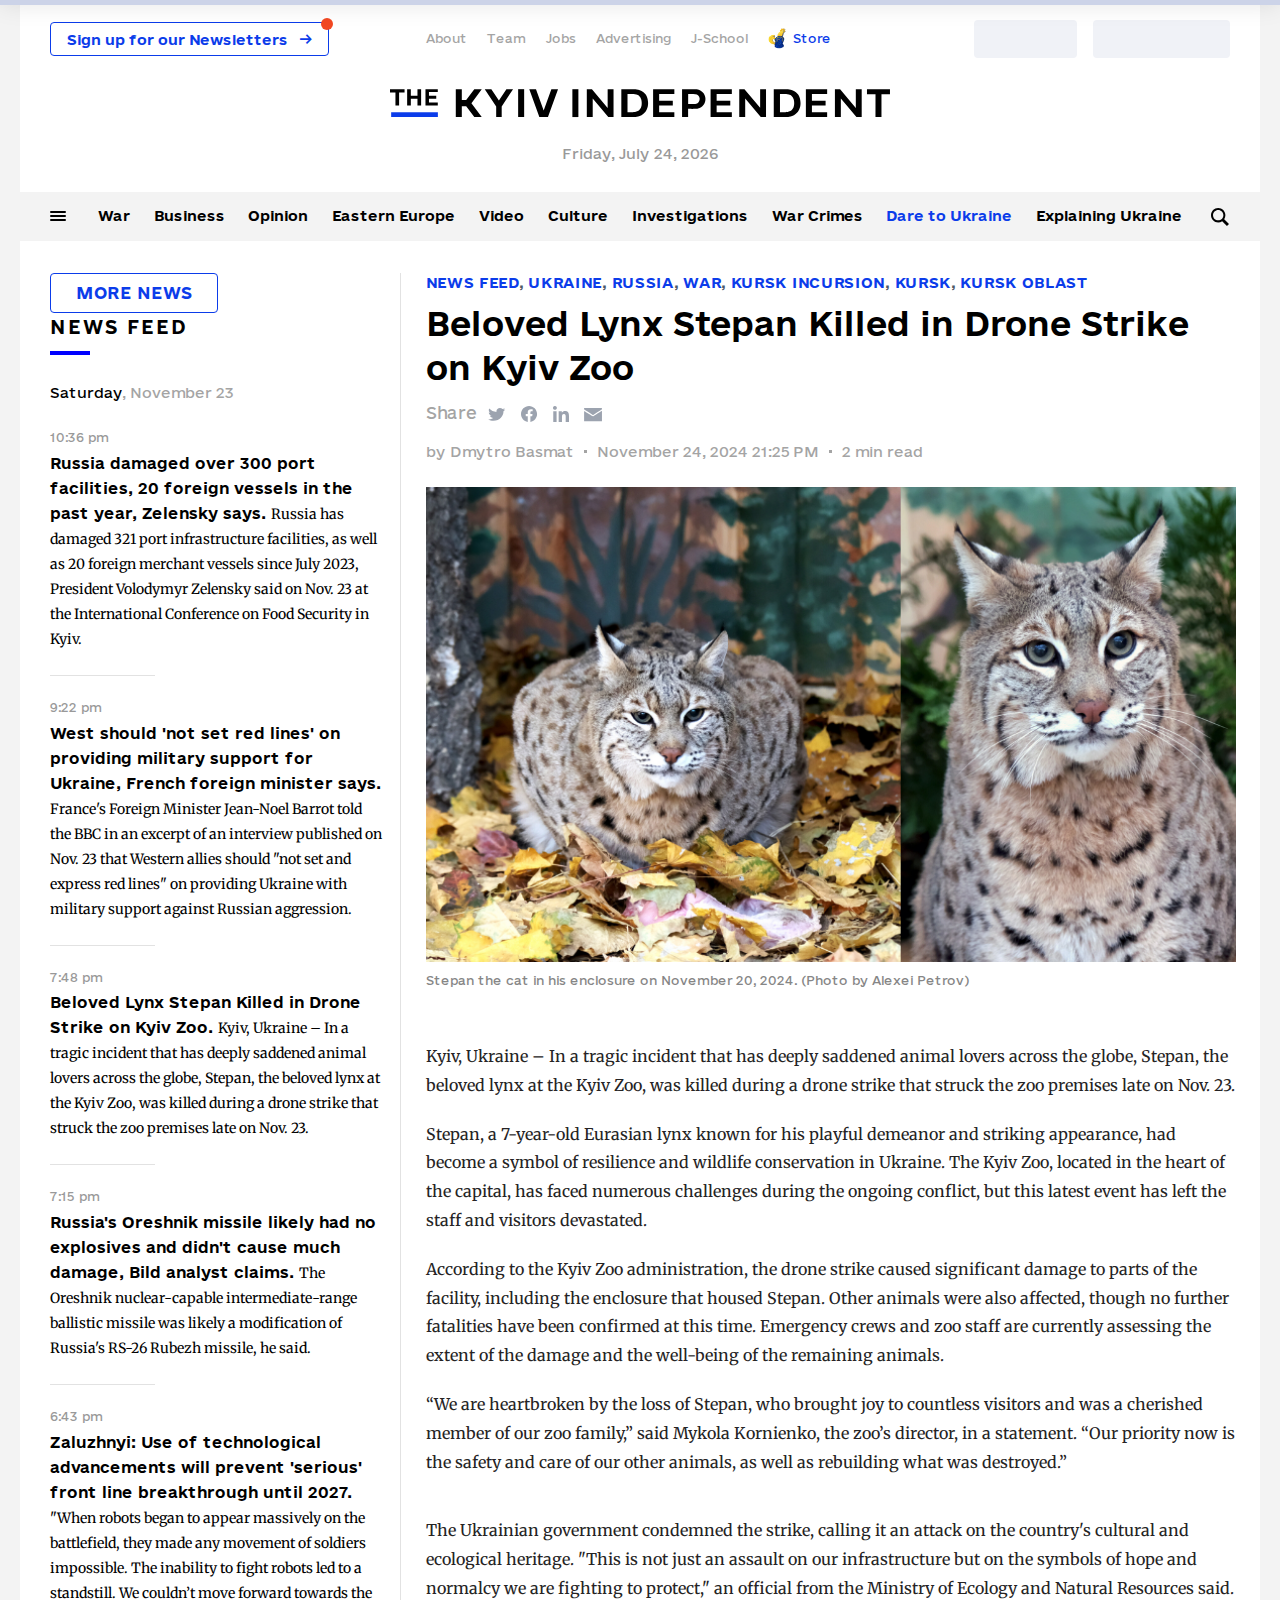
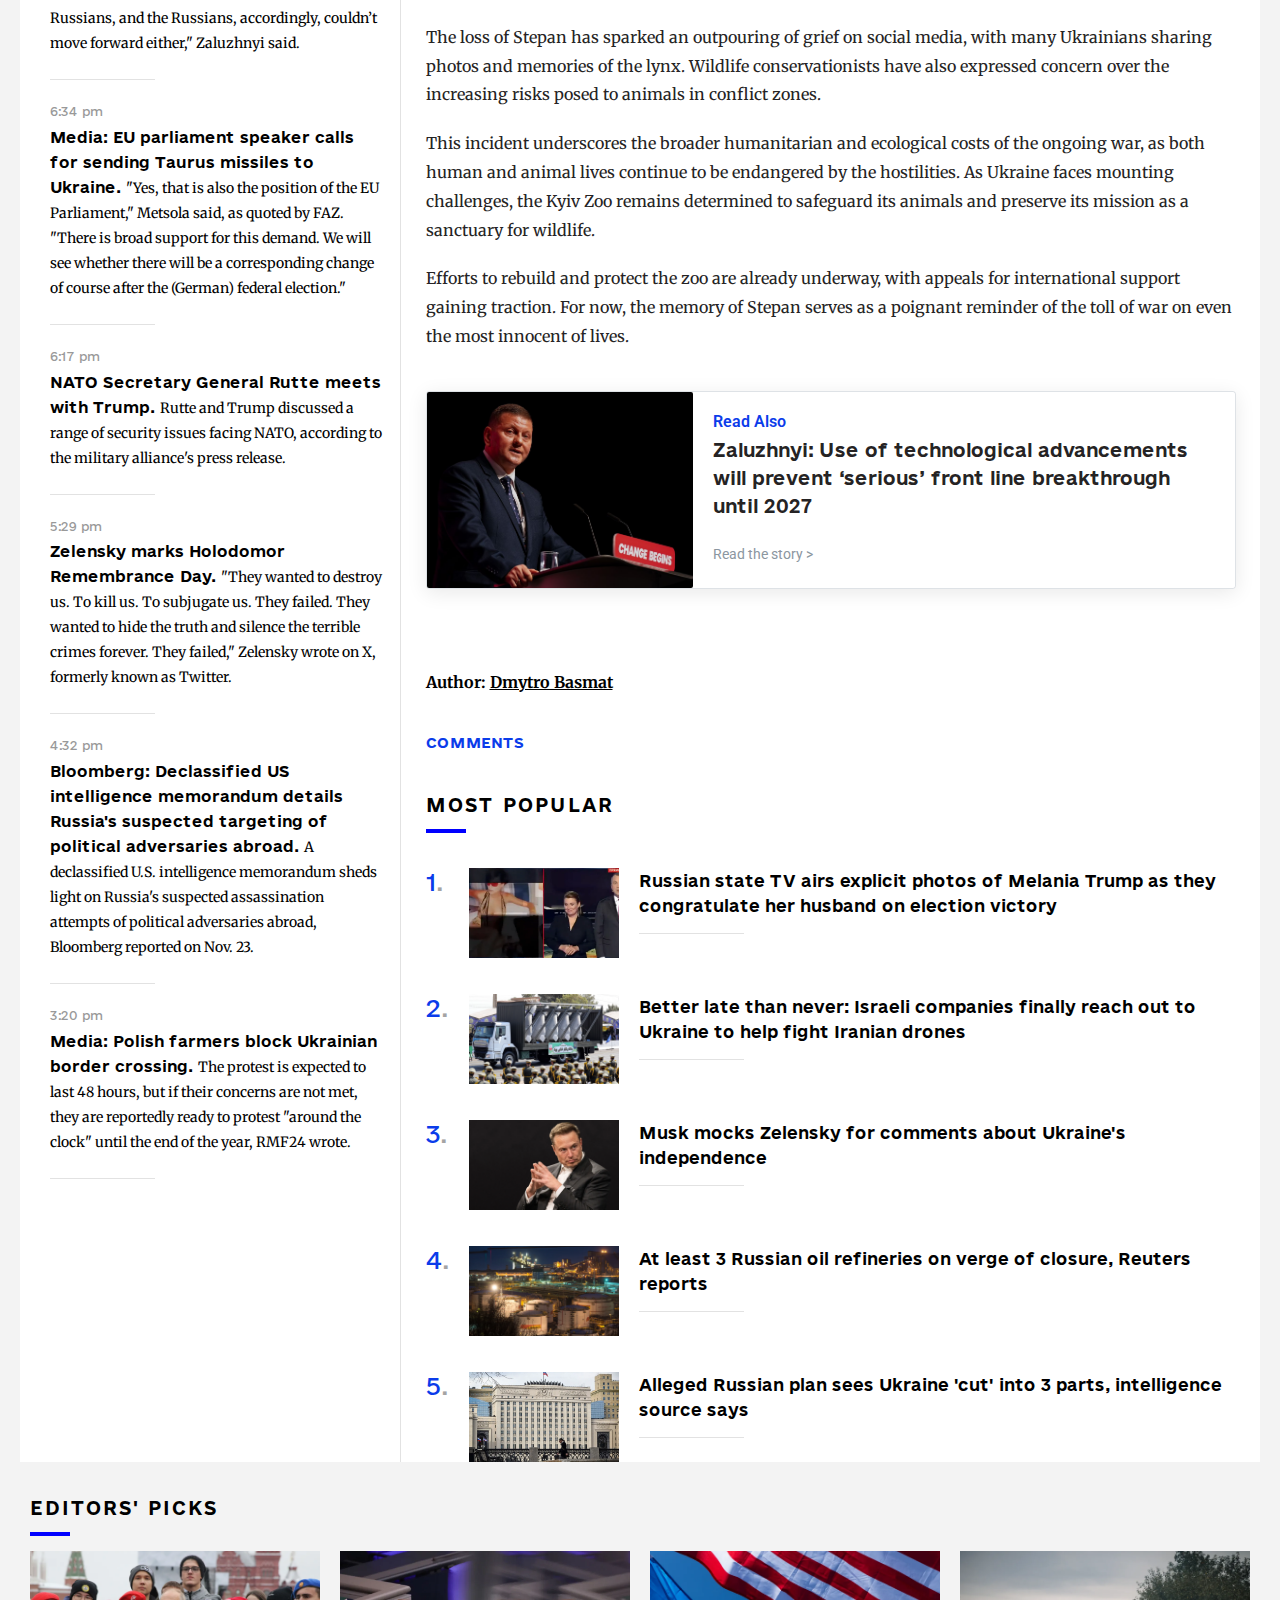
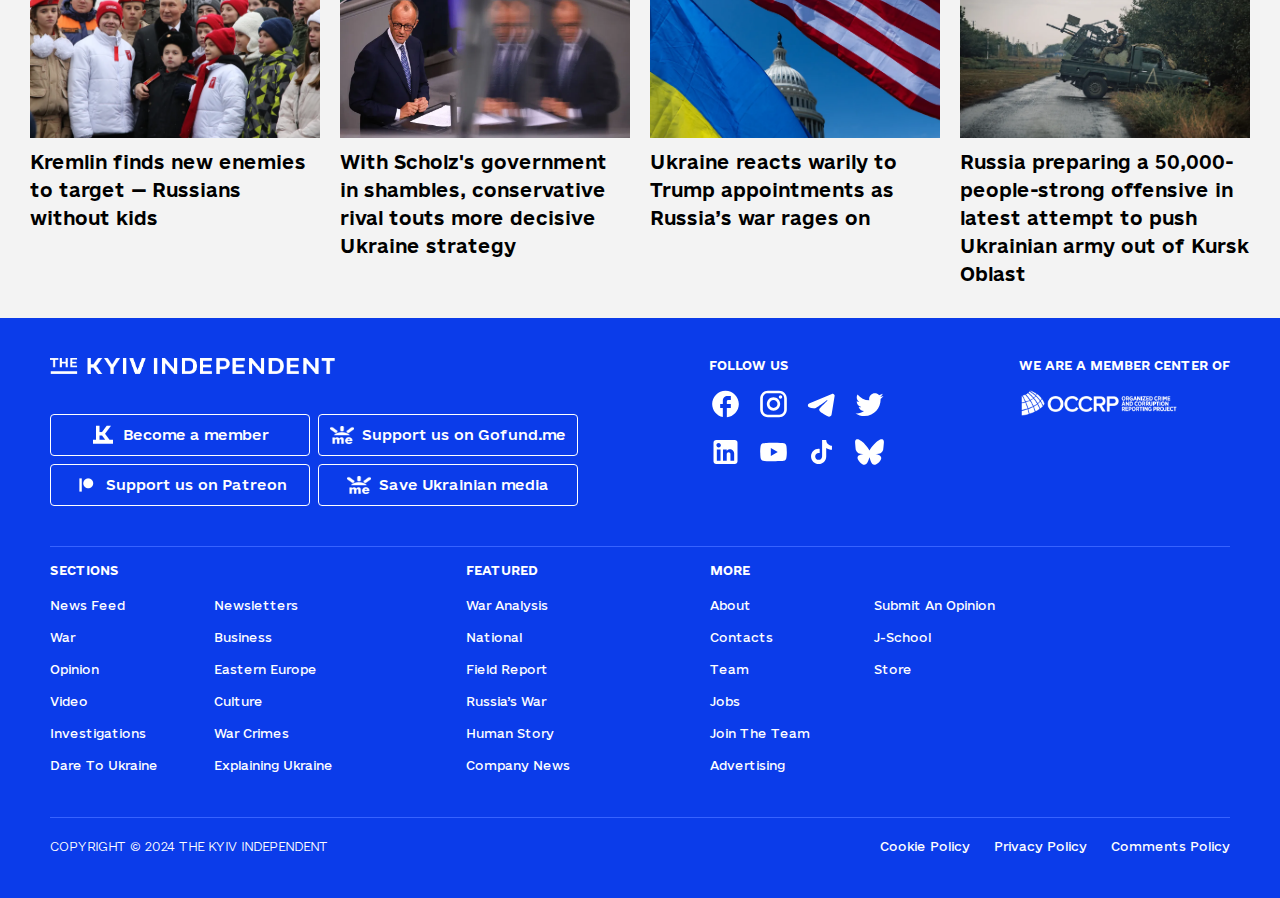
==== commit 5c9b512c: "ajfs" ====
--- a/index.html
+++ b/index.html
@@ -674,7 +674,7 @@
             <span class="c-topper__info_divider"></span>
   
         <span class="c-topper__info_time">
-          November 24, 2024 02:10 PM 
+          November 24, 2024 21:25 PM 
                 </span>
           <span class="c-topper__info_divider"></span>
           <span class="c-topper__info_readTime">2 min read</span>
